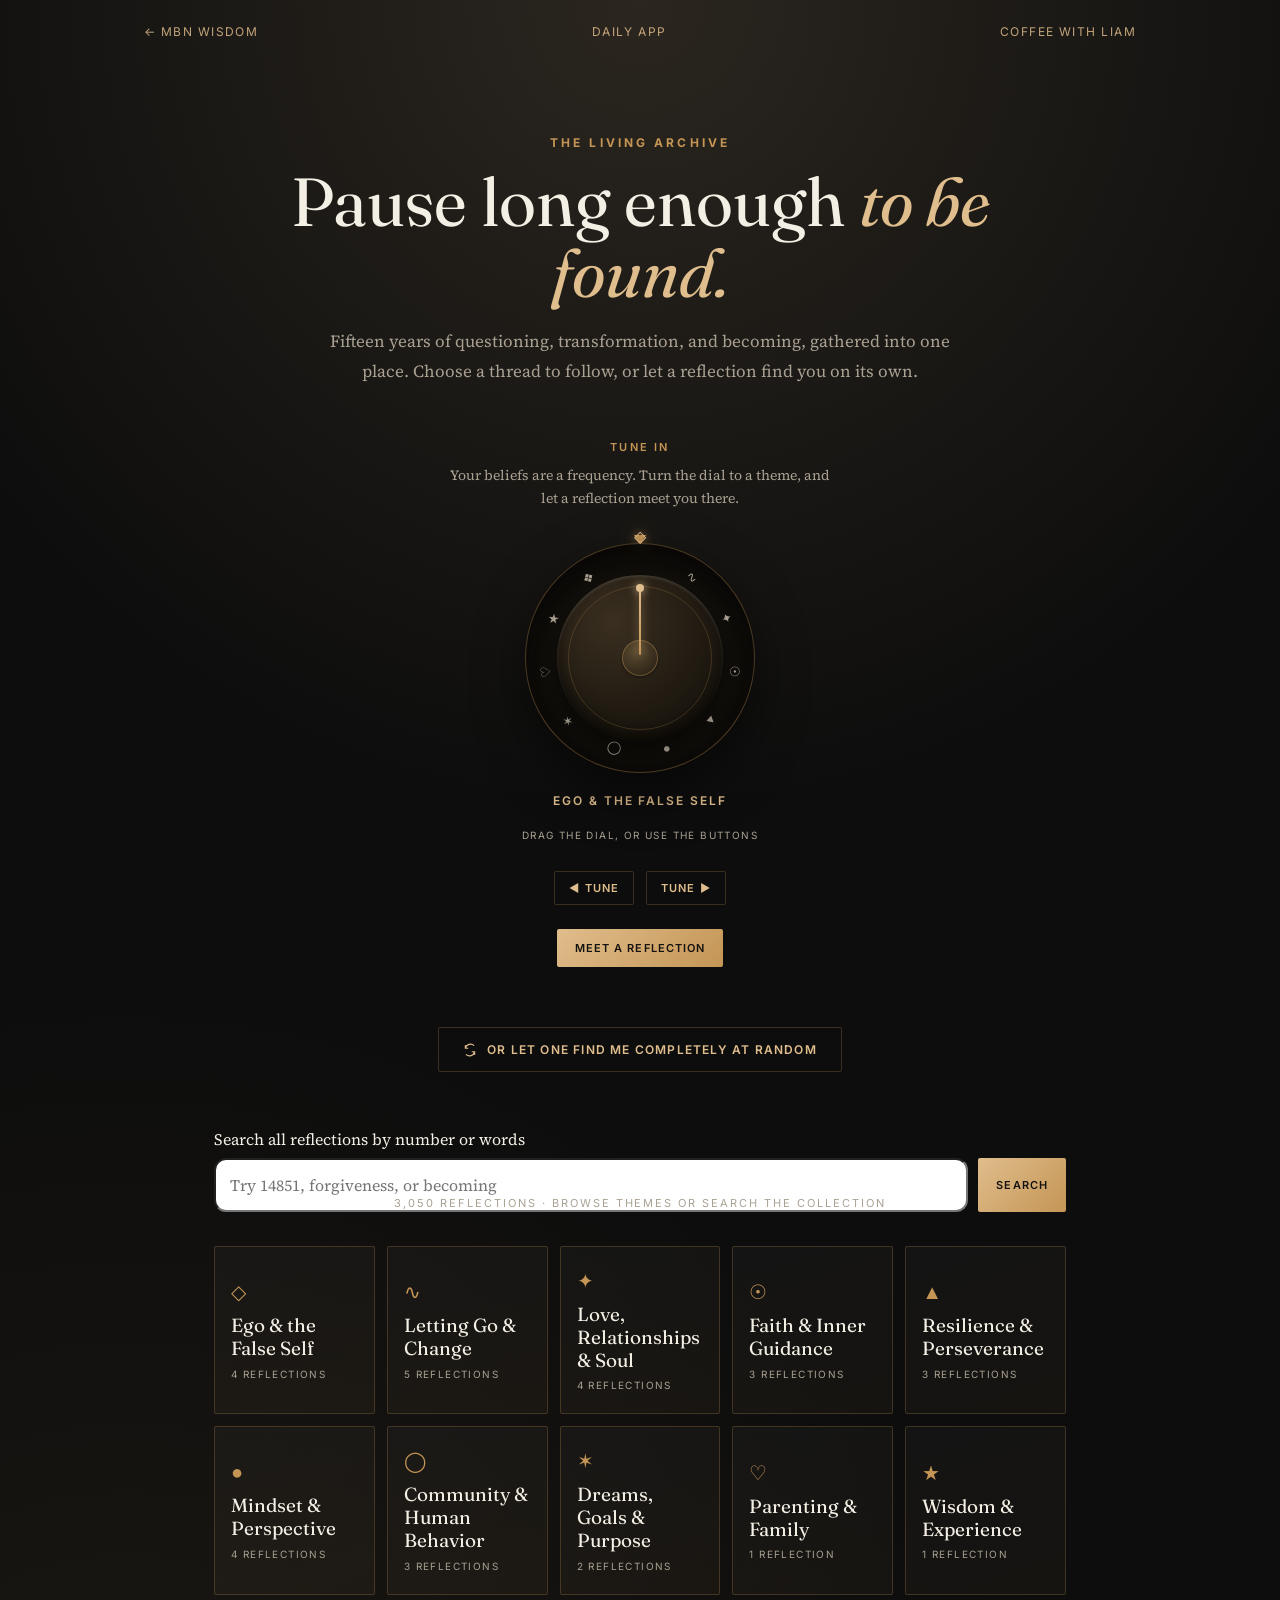
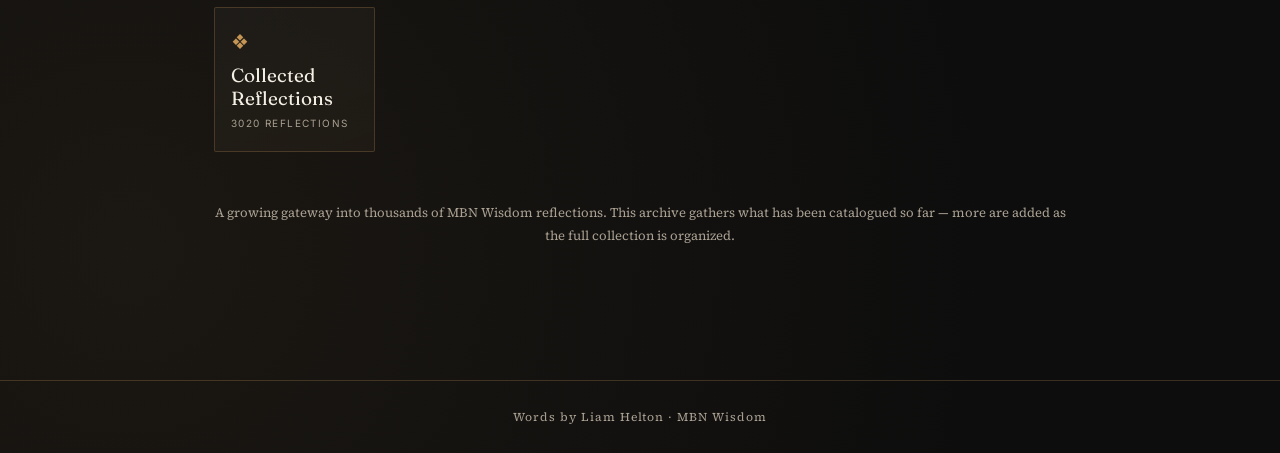
==== archive.html @ f8c325b6 "Expand reflection archive to 3,050 entries with search Import 3,020 numbered reflections with one te" ====
<!DOCTYPE html>
<html lang="en">
<head>
<meta charset="UTF-8">
<meta name="viewport" content="width=device-width,initial-scale=1">
<title>MBN Reflection Archive</title>
<meta name="description" content="Enter the living archive of MBN Wisdom reflections — browse by theme, or let one find you.">
<link rel="preconnect" href="https://fonts.googleapis.com">
<link rel="preconnect" href="https://fonts.gstatic.com" crossorigin>
<link href="https://fonts.googleapis.com/css2?family=Fraunces:ital,wght@0,400;0,500;1,400&family=Inter:wght@500;600;700&family=Source+Serif+4:ital,wght@0,400;0,500;1,400&display=swap" rel="stylesheet">
<style>
:root{--bg:#0d0d0d;--panel:#171717;--panel2:#1c1a16;--gold:#c49555;--bright:#e0bd8c;--cream:#f4efe4;--dim:#aaa193;--line:rgba(196,149,85,.25)}
*{box-sizing:border-box}
html{background:var(--bg);scroll-behavior:smooth}
body{margin:0;background:
  radial-gradient(circle at 50% 0,rgba(224,189,140,.14),transparent 38%),
  radial-gradient(circle at 10% 90%,rgba(196,149,85,.08),transparent 40%),
  var(--bg);
  color:var(--cream);font-family:"Source Serif 4",serif;min-height:100vh;overflow-x:hidden}
[hidden]{display:none !important}

nav{display:flex;justify-content:space-between;align-items:center;max-width:1040px;margin:auto;padding:24px}
nav a{color:var(--bright);font-family:Inter,sans-serif;font-size:12px;letter-spacing:.12em;text-transform:uppercase;text-decoration:none;opacity:.85;transition:opacity .2s}
nav a:hover{opacity:1}

main{max-width:900px;margin:auto;padding:48px 24px 120px}
header.hero{text-align:center;padding:24px 0 10px;animation:rise .8s ease both}
.eyebrow{color:var(--gold);font-family:Inter,sans-serif;font-size:12px;font-weight:700;letter-spacing:.26em;text-transform:uppercase}
h1{font-family:Fraunces,serif;font-size:clamp(38px,7.5vw,68px);font-weight:400;line-height:1.05;margin:16px 0 18px}
h1 em{color:var(--bright);font-style:italic}
.intro{color:var(--dim);font-size:17px;line-height:1.75;max-width:620px;margin:0 auto 36px}

.surprise-row{display:flex;justify-content:center;margin-bottom:56px}
.surprise{display:inline-flex;align-items:center;gap:10px;background:transparent;border:1px solid var(--line);color:var(--bright);font-family:Inter,sans-serif;font-weight:600;font-size:12px;letter-spacing:.1em;text-transform:uppercase;padding:14px 24px;border-radius:2px;cursor:pointer;transition:border-color .25s,background .25s,transform .2s}
.surprise:hover{border-color:var(--gold);background:rgba(196,149,85,.08);transform:translateY(-1px)}
.surprise svg{width:14px;height:14px;transition:transform .5s}
.surprise:active svg{transform:rotate(180deg)}

.count{text-align:center;color:var(--dim);font-family:Inter,sans-serif;font-size:11px;letter-spacing:.18em;text-transform:uppercase;margin:-40px 0 36px}

/* category grid */
.cats{display:grid;grid-template-columns:repeat(auto-fit,minmax(150px,1fr));gap:12px;margin-bottom:8px;animation:rise .9s ease both;animation-delay:.1s}
.cat{position:relative;background:linear-gradient(160deg,rgba(255,255,255,.03),rgba(196,149,85,.05));border:1px solid var(--line);padding:22px 16px;text-align:left;cursor:pointer;border-radius:2px;transition:border-color .25s,transform .25s,background .25s;overflow:hidden}
.cat:hover{border-color:var(--gold);transform:translateY(-3px);background:linear-gradient(160deg,rgba(255,255,255,.04),rgba(196,149,85,.1))}
.cat.active{border-color:var(--bright);background:linear-gradient(160deg,rgba(224,189,140,.1),rgba(196,149,85,.14))}
.cat .glyph{color:var(--gold);font-size:20px;display:block;margin-bottom:10px;letter-spacing:.1em}
.cat .name{font-family:Fraunces,serif;font-size:19px;color:var(--cream);display:block;line-height:1.2}
.cat .tally{font-family:Inter,sans-serif;font-size:10px;letter-spacing:.14em;text-transform:uppercase;color:var(--dim);display:block;margin-top:8px}

/* reflections list */
#board{margin-top:54px;min-height:160px}
.board-head{display:flex;align-items:baseline;justify-content:space-between;border-bottom:1px solid var(--line);padding-bottom:16px;margin-bottom:28px}
.board-head h2{font-family:Fraunces,serif;font-weight:400;font-size:clamp(26px,4vw,36px);margin:0;color:var(--bright)}
.back{font-family:Inter,sans-serif;font-size:11px;letter-spacing:.12em;text-transform:uppercase;color:var(--dim);background:none;border:0;cursor:pointer;transition:color .2s}
.back:hover{color:var(--bright)}

.list{display:grid;gap:18px}
.card{background:var(--panel);border:1px solid var(--line);padding:clamp(22px,4vw,34px);border-radius:2px;cursor:pointer;transition:border-color .25s,transform .25s,box-shadow .25s;opacity:0;transform:translateY(14px);animation:rise .6s ease forwards}
.card:hover{border-color:var(--gold);transform:translateY(-2px);box-shadow:0 18px 50px rgba(0,0,0,.35)}
.card .num{font-family:Inter,sans-serif;color:var(--gold);font-size:11px;letter-spacing:.16em;text-transform:uppercase;margin-bottom:12px;display:block}
.card blockquote{margin:0;font-family:Fraunces,serif;font-size:clamp(18px,2.6vw,23px);line-height:1.56;color:var(--cream);font-style:italic;display:-webkit-box;-webkit-line-clamp:3;-webkit-box-orient:vertical;overflow:hidden}
.card .expand{font-family:Inter,sans-serif;font-size:10px;letter-spacing:.14em;text-transform:uppercase;color:var(--dim);margin-top:14px;display:inline-block}

/* modal / full reflection */
.overlay{position:fixed;inset:0;background:rgba(5,5,5,.86);backdrop-filter:blur(6px);display:flex;align-items:center;justify-content:center;padding:24px;z-index:50;opacity:0;animation:fadeIn .3s ease forwards}
.sheet{max-width:640px;width:100%;background:linear-gradient(165deg,#1a1812,#111010);border:1px solid var(--line);padding:clamp(32px,6vw,56px);position:relative;box-shadow:0 40px 120px rgba(0,0,0,.6);transform:translateY(18px) scale(.98);animation:sheetIn .4s cubic-bezier(.2,.8,.2,1) forwards}
.sheet .close{position:absolute;top:18px;right:18px;background:none;border:0;color:var(--dim);font-size:22px;cursor:pointer;line-height:1;padding:6px}
.sheet .close:hover{color:var(--bright)}
.sheet .tag{color:var(--gold);font-family:Inter,sans-serif;font-size:11px;font-weight:700;letter-spacing:.2em;text-transform:uppercase;margin-bottom:18px}
.sheet blockquote{margin:0 0 30px;font-family:Fraunces,serif;font-style:italic;font-size:clamp(22px,3.6vw,30px);line-height:1.55;color:var(--cream)}
.sheet .figure{width:100%;border-radius:2px;margin-bottom:26px;display:block}
.sheet-actions{display:flex;gap:12px;flex-wrap:wrap}
.pill{font-family:Inter,sans-serif;font-size:11px;letter-spacing:.1em;text-transform:uppercase;font-weight:600;padding:12px 18px;border-radius:2px;cursor:pointer;border:1px solid var(--line);background:transparent;color:var(--bright);transition:border-color .2s,background .2s}
.pill:hover{border-color:var(--gold);background:rgba(196,149,85,.08)}
.pill.gold{background:linear-gradient(135deg,var(--bright),var(--gold));color:#15120f;border:0}
.toast{position:fixed;left:50%;bottom:36px;transform:translateX(-50%) translateY(20px);background:var(--bright);color:#15120f;font-family:Inter,sans-serif;font-size:12px;font-weight:700;letter-spacing:.08em;text-transform:uppercase;padding:13px 22px;border-radius:2px;opacity:0;pointer-events:none;transition:opacity .3s,transform .3s;z-index:60}
.toast.show{opacity:1;transform:translateX(-50%) translateY(0)}

.note{color:var(--dim);font-size:13px;text-align:center;margin-top:50px;line-height:1.7}
footer{border-top:1px solid var(--line);padding:28px;text-align:center;color:var(--dim);font-size:12px;letter-spacing:.08em}

@keyframes rise{from{opacity:0;transform:translateY(16px)}to{opacity:1;transform:translateY(0)}}
@keyframes fadeIn{to{opacity:1}}
@keyframes sheetIn{to{transform:translateY(0) scale(1)}}
.list .card:nth-child(1){animation-delay:.03s}.list .card:nth-child(2){animation-delay:.09s}.list .card:nth-child(3){animation-delay:.15s}.list .card:nth-child(4){animation-delay:.21s}.list .card:nth-child(5){animation-delay:.27s}.list .card:nth-child(6){animation-delay:.33s}

@media(max-width:520px){nav{padding:18px}}

/* ---------- frequency dial ---------- */
.fd-section{margin:8px 0 60px;text-align:center}
.fd-label{font-family:Inter,sans-serif;font-size:11px;font-weight:600;letter-spacing:.2em;text-transform:uppercase;color:var(--gold);margin-bottom:10px}
.fd-sub{color:var(--dim);font-size:14px;line-height:1.6;max-width:380px;margin:0 auto 34px}
.fd-stage{position:relative;width:min(62vw,230px);aspect-ratio:1;margin:0 auto 20px}
.fd-ring{position:absolute;inset:0;border-radius:50%;background:radial-gradient(circle at 50% 42%,#1d1912,#0e0c09 72%);box-shadow:inset 0 0 0 1px rgba(196,149,85,.35),inset 0 16px 36px rgba(0,0,0,.65),0 20px 50px rgba(0,0,0,.5)}
.fd-tick{position:absolute;top:50%;left:50%;width:0;height:0;transform-origin:0 0}
.fd-tick .fd-glyph{position:absolute;left:-9px;top:-105px;width:18px;height:18px;display:flex;align-items:center;justify-content:center;font-size:13px;color:var(--dim);transition:color .35s,text-shadow .35s,transform .35s}
.fd-tick.active .fd-glyph{color:var(--bright);text-shadow:0 0 12px rgba(224,189,140,.75);transform:scale(1.25)}
.fd-pointer{position:absolute;top:-8px;left:50%;transform:translateX(-50%);width:0;height:0;border-left:6px solid transparent;border-right:6px solid transparent;border-top:10px solid var(--gold);filter:drop-shadow(0 0 5px rgba(196,149,85,.6))}
.fd-knob{position:absolute;left:14%;top:14%;width:72%;height:72%;border-radius:50%;background:radial-gradient(circle at 34% 28%,#3a2f20,#211b12 55%,#15110b 100%);box-shadow:inset 0 2px 3px rgba(255,255,255,.12),inset 0 -9px 16px rgba(0,0,0,.6),0 8px 20px rgba(0,0,0,.5);cursor:grab;touch-action:none;display:flex;align-items:center;justify-content:center}
.fd-knob:active{cursor:grabbing}
.fd-knob::before{content:"";position:absolute;width:86%;height:86%;border-radius:50%;border:1px solid rgba(196,149,85,.22)}
.fd-needle{position:absolute;top:8%;left:50%;width:2px;height:40%;transform-origin:50% 100%;transform:translateX(-50%);background:linear-gradient(to top,var(--gold),var(--bright));box-shadow:0 0 9px rgba(224,189,140,.7);border-radius:2px}
.fd-needle::after{content:"";position:absolute;top:-4px;left:50%;transform:translateX(-50%);width:8px;height:8px;border-radius:50%;background:var(--bright);box-shadow:0 0 10px rgba(224,189,140,.9)}
.fd-hub{width:22%;height:22%;border-radius:50%;background:radial-gradient(circle at 38% 32%,#5b4a30,#201a11);box-shadow:inset 0 0 0 1px rgba(196,149,85,.4),0 1px 2px rgba(0,0,0,.5)}
.fd-static{position:absolute;inset:0;border-radius:50%;pointer-events:none;background:repeating-linear-gradient(115deg,rgba(255,255,255,.08) 0 1px,transparent 1px 3px);opacity:0;mix-blend-mode:overlay}
.fd-stage.tuning .fd-static{opacity:.5;animation:fdGrain .12s steps(2) infinite}
@keyframes fdGrain{0%{transform:translate(0,0)}50%{transform:translate(-2px,1px)}100%{transform:translate(1px,-2px)}}
.fd-readout{font-family:Inter,sans-serif;font-size:12px;font-weight:600;letter-spacing:.16em;text-transform:uppercase;color:var(--bright);margin-bottom:4px;min-height:16px}
.fd-stage.tuning ~ .fd-readout{animation:fdFlicker .1s steps(2) infinite}
@keyframes fdFlicker{0%,100%{opacity:1}50%{opacity:.55}}
.fd-hint{font-family:Inter,sans-serif;font-size:10px;letter-spacing:.14em;text-transform:uppercase;color:var(--dim);margin-bottom:30px}
.fd-manual{display:flex;gap:12px;justify-content:center;margin-bottom:4px}
.fd-manual button{font-family:Inter,sans-serif;font-size:11px;font-weight:600;letter-spacing:.1em;text-transform:uppercase;color:var(--bright);background:transparent;border:1px solid var(--line);border-radius:2px;padding:9px 14px;cursor:pointer;transition:border-color .2s,background .2s}
.fd-manual button:hover{border-color:var(--gold);background:rgba(196,149,85,.08)}
.fd-manual button:focus-visible{outline:2px solid var(--bright);outline-offset:2px}
@media (prefers-reduced-motion: reduce){.fd-stage.tuning .fd-static{animation:none;opacity:.3}.fd-stage.tuning ~ .fd-readout{animation:none}}

/* The Mirror */
.sheet{max-height:calc(100dvh - 48px);overflow-y:auto;overscroll-behavior:contain;scrollbar-gutter:stable}
.sheet .close{position:sticky;top:0;float:right;background:#171510;border:1px solid var(--line);border-radius:50%;width:36px;height:36px;z-index:2;margin:-14px -14px 4px 8px}
.mirror-title{font-family:Fraunces,serif;font-weight:400;font-size:32px;margin:8px 0 18px;color:var(--bright)}
.mirror-copy{color:var(--dim);line-height:1.7;font-size:16px}
.mirror-question{font-family:Fraunces,serif;font-size:25px;line-height:1.5;margin:20px 0}
.mirror-label{display:block;margin:22px 0 10px;color:var(--bright);font-family:Inter,sans-serif;font-size:12px}
.mirror-input{display:block;width:100%;min-height:130px;background:#0d0d0d;border:1px solid var(--line);border-radius:3px;color:var(--cream);font:17px/1.6 'Source Serif 4',serif;padding:14px;resize:vertical}
.mirror-action{background:rgba(196,149,85,.08);border-left:2px solid var(--gold);padding:18px;line-height:1.7}
.mirror-status{min-height:24px;color:var(--bright);font-size:14px}
.pill:focus-visible,.close:focus-visible,.mirror-input:focus-visible,.fd-knob:focus-visible{outline:2px solid var(--bright);outline-offset:4px}
.fd-meet{margin-top:20px}.fd-readout{min-height:32px}
@media(max-width:520px){.overlay{padding:12px}.sheet{max-height:calc(100dvh - 24px);padding:24px}.sheet .close{margin:0 0 8px 8px}.sheet-actions .pill{flex:1 1 100%}}
@media(prefers-reduced-motion:reduce){html{scroll-behavior:auto}.overlay,.sheet,.card,.hero,.cats{animation:none!important;opacity:1;transform:none}.surprise,.cat,.card{transition:none}}
</style>
<link rel="manifest" href="/mbn.webmanifest"><meta name="theme-color" content="#141311"><meta name="apple-mobile-web-app-capable" content="yes"><meta name="apple-mobile-web-app-title" content="MBN Wisdom"><link rel="apple-touch-icon" href="/mbn-icon-180.png">
</head>
<body>
<nav><a id="mbnReturn" href="index.html">&larr; MBN Wisdom</a><a href="/app.html">Daily app</a><a href="coffee-with-liam.html">Coffee with Liam</a></nav>

<main>
  <header class="hero">
    <div class="eyebrow">The Living Archive</div>
    <h1>Pause long enough <em>to be found.</em></h1>
    <p class="intro">Fifteen years of questioning, transformation, and becoming, gathered into one place. Choose a thread to follow, or let a reflection find you on its own.</p>
  </header>

  <section id="tune-in" class="fd-section" aria-label="Tune the frequency dial">
    <div class="fd-label">Tune In</div>
    <p class="fd-sub">Your beliefs are a frequency. Turn the dial to a theme, and let a reflection meet you there.</p>
    <div class="fd-stage" id="fdStage">
      <div class="fd-pointer"></div>
      <div class="fd-ring" id="fdRing"></div>
      <div class="fd-knob" id="fdKnob" role="slider" aria-label="Tune the frequency dial" aria-valuemin="1" aria-valuemax="11" aria-valuenow="1" tabindex="0">
        <div class="fd-static"></div>
        <div class="fd-needle" id="fdNeedle"></div>
        <div class="fd-hub"></div>
      </div>
    </div>
    <div aria-live="polite" class="fd-readout" id="fdReadout">Ego &amp; the False Self</div>
    <div class="fd-hint">Drag the dial, or use the buttons</div>
    <div class="fd-manual">
      <button id="fdPrev" type="button">&#9664; Tune</button>
      <button id="fdNext" type="button">Tune &#9654;</button>
    </div>
    <button class="pill gold fd-meet" id="fdMeet" type="button">Meet a reflection</button>
  </section>

  <div class="surprise-row">
    <button class="surprise" id="surprise" type="button">
      <svg viewBox="0 0 24 24" fill="none" stroke="currentColor" stroke-width="2"><path d="M4 4v5h5M20 20v-5h-5M4 9a9 9 0 0 1 15-4.5M20 15a9 9 0 0 1-15 4.5"/></svg>
      Or let one find me completely at random
    </button>
  </div>

  <form id="archiveSearch" role="search" style="margin:24px 0">
    <label for="searchInput">Search all reflections by number or words</label>
    <div style="display:flex;gap:10px;margin-top:8px;flex-wrap:wrap">
      <input id="searchInput" type="search" placeholder="Try 14851, forgiveness, or becoming" style="flex:1;min-width:200px;padding:14px;border-radius:12px;font:inherit">
      <button class="pill gold" type="submit">Search</button>
    </div>
  </form>
  <div class="count" id="count"></div>

  <section class="cats" id="cats" aria-label="Browse by theme"></section>

  <section id="board" hidden>
    <div class="board-head">
      <h2 id="boardTitle"></h2>
      <button class="back" id="backBtn" type="button">&larr; All themes</button>
    </div>
    <p id="resultCount" aria-live="polite"></p>
    <div class="list" id="list"></div>
    <button class="pill" id="loadMore" type="button" hidden style="margin-top:20px">Show more reflections</button>
  </section>

  <p class="note">A growing gateway into thousands of MBN Wisdom reflections. This archive gathers what has been catalogued so far &mdash; more are added as the full collection is organized.</p>
</main>

<footer>Words by Liam Helton &middot; MBN Wisdom</footer>

<div class="toast" id="toast">Link copied</div>

<script>
/* ---------- data ---------- */
const CATS = [
  {key:"ego",      glyph:"&#9671;", name:"Ego &amp; the False Self"},
  {key:"letting-go",glyph:"&#8767;", name:"Letting Go &amp; Change"},
  {key:"soul",      glyph:"&#10022;", name:"Love, Relationships &amp; Soul"},
  {key:"faith",     glyph:"&#9737;", name:"Faith &amp; Inner Guidance"},
  {key:"resilience",glyph:"&#9650;", name:"Resilience &amp; Perseverance"},
  {key:"mindset",   glyph:"&#9679;", name:"Mindset &amp; Perspective"},
  {key:"community", glyph:"&#9711;", name:"Community &amp; Human Behavior"},
  {key:"purpose",   glyph:"&#10038;", name:"Dreams, Goals &amp; Purpose"},
  {key:"family",    glyph:"&#9825;", name:"Parenting &amp; Family"},
  {key:"wisdom",    glyph:"&#9733;", name:"Wisdom &amp; Experience"},
  {key:"collection",glyph:"&#10070;", name:"Collected Reflections"}
];

const R = [
  {
    "id": "14821",
    "cat": "ego",
    "text": "Insight is not superiority. The ability to recognize a pattern does not entitle you to control another person still living inside it. If knowledge is known for interpretation, the ego has simply changed clothing and traded spiritual vocabulary.",
    "dailyIndex": 3
  },
  {
    "id": "14831",
    "cat": "ego",
    "text": "Fear disguises itself as truth to keep the nervous system in the status quo. Be different enough to follow truth, not the crowd.",
    "dailyIndex": 11
  },
  {
    "id": "14833",
    "cat": "ego",
    "text": "Fear is the veil across truth, keeping consciousness occupied with illusion. Move through it and it dissolves into light.",
    "dailyIndex": 13
  },
  {
    "id": "14847",
    "cat": "ego",
    "text": "Beneath the ego lives a gift unique to the host, often left undiscovered because fear, echoed through those around him, convinces him it will never amount to anything.",
    "dailyIndex": 21
  },
  {
    "id": "14817",
    "cat": "letting-go",
    "text": "As we enter this experience, nothing is ever truly ours. It is only borrowed so the soul can experience what it came here to understand.",
    "dailyIndex": 0
  },
  {
    "id": "14825",
    "cat": "letting-go",
    "text": "Staying anchored in yesterday imprisons infinite potential in a moment that no longer exists. Blame is a shadow sustained by one unanswered question.",
    "dailyIndex": 5
  },
  {
    "id": "14834",
    "cat": "letting-go",
    "text": "What if life's greatest disruptions arrive not to destroy us, but to shake loose those who no longer possess the strength, loyalty, or alignment to travel where our soul is leading? Look back and recognize the intelligence within the separation. Then offer grace to those who fell away. They were not meant to reach every destination with you.",
    "dailyIndex": 14
  },
  {
    "id": "14853",
    "cat": "letting-go",
    "text": "Sometimes change must exhaust you back into sanity. Life lets you repeat the same patterns until the pain of staying unchanged outweighs the fear of becoming someone new.",
    "dailyIndex": 27
  },
  {
    "id": "14865",
    "cat": "letting-go",
    "text": "When you awaken and remember who you truly are, one of the deepest shocks is discovering that some who once stood beside you no longer resonate with who you are becoming. The soul's remembering exposes what the ego maintained through fear, approval, and the need to belong. As your inner world changes, you stop feeding the patterns that held those connections together. Some relationships deepen. Others loosen as the old agreements fall away. You can love someone and still recognize that your paths have separated. Honor what you shared, but do not abandon your truth to preserve a bond that requires you to remain asleep.",
    "dailyIndex": 35
  },
  {
    "id": "14832",
    "cat": "soul",
    "text": "The 'villains' in your story are loved ones who agreed, before this life began, to awaken emotions you came here to master. Not punishment. Sacred agreement.",
    "dailyIndex": 12
  },
  {
    "id": "14844",
    "cat": "soul",
    "text": "Everyone you encounter is consciousness meeting you through a different perspective, an avatar within the dream reflecting what your soul came to remember.",
    "dailyIndex": 18
  },
  {
    "id": "14845",
    "cat": "soul",
    "text": "Conflict is an unhealed part of ourselves speaking through another person. Healing begins when we stop asking only what they did to us, and start asking what their presence revealed within us.",
    "dailyIndex": 19
  },
  {
    "id": "14849",
    "cat": "soul",
    "text": "The energy shared with another person changes frequency over time, but the memories remain, shelved within us, carefully tagged as special times.",
    "dailyIndex": 23
  },
  {
    "id": "14827",
    "cat": "faith",
    "text": "Your beliefs become the unseen forces that manifest either blessings or suffering into your life.",
    "dailyIndex": 7
  },
  {
    "id": "14820",
    "cat": "faith",
    "text": "Reason, liberated from hatred, becomes the architect of peace. A better tomorrow is not merely awaited. It is born within the consciousness we choose today.",
    "dailyIndex": 2
  },
  {
    "id": "14863",
    "cat": "faith",
    "text": "Your beliefs help shape the reality you live in. Just as tuning a radio to a different station changes the music you hear, the beliefs you carry influence your thoughts, choices, and experiences. This is the frequency you bring into the world, shaping what you notice, pursue, and welcome into your life. Look around you. What beliefs are reflected in the world you are helping create?",
    "img": "14863.jpg",
    "dailyIndex": 33
  },
  {
    "id": "14828",
    "cat": "resilience",
    "text": "Smile in chaos. For the storm may command the world around you, but it cannot rule the world within you.",
    "dailyIndex": 8
  },
  {
    "id": "14830",
    "cat": "resilience",
    "text": "Rather than complain about prices, people, jobs, or circumstances, make intentional decisions today that reduce their power over your tomorrow. Difficult seasons do not define your life unless you refuse to change course.",
    "dailyIndex": 10
  },
  {
    "id": "14851",
    "cat": "resilience",
    "text": "Discomfort is not the enemy. It is the soul's invitation to step beyond the boundaries of uncertainty. Growth begins where familiarity ends.",
    "dailyIndex": 25
  },
  {
    "id": "14818",
    "cat": "mindset",
    "text": "Thoughts are hidden buttons within the elevator of consciousness. Each thought's frequency determines which floor of reality you arrive on.",
    "dailyIndex": 1
  },
  {
    "id": "14852",
    "cat": "mindset",
    "text": "You are not a work in progress simply because time continues to pass. Progress requires movement, not the repetition of the same choices.",
    "dailyIndex": 26
  },
  {
    "id": "14858",
    "cat": "mindset",
    "text": "What you accept completes. What you resist continues to ask for your attention. Surrendering expectations makes room for an outcome the mind could not have imagined.",
    "dailyIndex": 28
  },
  {
    "id": "14862",
    "cat": "mindset",
    "text": "Begin with the chaos your hands can reach. Clear a corner, restore order, and give your mind room to breathe. Your surroundings can quietly reveal what you have postponed, outgrown, or become afraid to release. Sometimes the things we hold become walls around feelings we have yet to face. Meet that recognition with compassion, then act. Each deliberate choice to put something in its place is a small return to your own authority. Let the space you reclaim become an invitation to live consciously within it.",
    "dailyIndex": 32
  },
  {
    "id": "14829",
    "cat": "community",
    "text": "Do not abandon your loyalty over a disagreement. Let differences reveal the strength of your character, not become an excuse to betray it.",
    "dailyIndex": 9
  },
  {
    "id": "14839",
    "cat": "community",
    "text": "It is amazing what becomes possible when we recognize every human being as equally important. Everyone is important. Now live in a way that proves to you that you are too.",
    "dailyIndex": 15
  },
  {
    "id": "14843",
    "cat": "community",
    "text": "Speaking highly of those who speak lowly of you reveals the height you choose to live from. Keep your head above the current.",
    "dailyIndex": 17
  },
  {
    "id": "14860",
    "cat": "purpose",
    "text": "The meaning of life is not handed to you. It is gathered. It changes as you grow, found in what you value, what you choose, what breaks you open, and what you still reach for. No one can find it for you. Begin&hellip;",
    "dailyIndex": 30
  },
  {
    "id": "14861",
    "cat": "purpose",
    "text": "Be ready to meet the moment you have imagined. Move toward it, carrying the gratitude, courage, and openness you hope to feel when it arrives. Let that inner knowing shape your choices before the outer world offers proof. A thought is a seed. Feeling gives it life, and action gives it roots. What once existed only within you can take form through what you patiently tend.",
    "img": "14861.jpg",
    "dailyIndex": 31
  },
  {
    "id": "14859",
    "cat": "family",
    "text": "I came into this life to interrupt a cycle, not carry it forward. What was handed to me is not what I must hand to my children. When one soul chooses differently, generations can walk toward a new horizon.",
    "dailyIndex": 29
  },
  {
    "id": "14864",
    "cat": "wisdom",
    "text": "Experience speaks most clearly through those who have survived the storm. The young, unaware of its warning, often enter the same darkness when one question to someone wiser might have revealed another path.",
    "dailyIndex": 34
  },
  {
    "id": "924",
    "cat": "collection",
    "text": "The BODY is a mathematical equation giving birth to flesh. The flesh is the result of the equation NOT the beginning of such. We are fooled by MATTER  because of the solidity it provides the senses. The solid structure is the third state of formation. We are living on the third rock from the sun. Hints are all around those willing to observe the MAGIC behind numbers ....",
    "dailyIndex": 36
  },
  {
    "id": "1021",
    "cat": "collection",
    "text": "Fear tactics, lies, bribes, blackmail, promises, were all part n parcel of the overall scheme activated with absolute brute force by the shadow people to gain a foothold in “their” future objective.\n\n‘Conspiracy theorist have turned conspiracy realist’ only to discover their gut was right all along. Give credence to those who did NOT back down when the popular opinion did not register with their belief system. Isolation, for some, is a byproduct for truth telling. Weed the garden. Guilt shaming is a retired trick which seems to come out of retirement  every season. \n\nThese uncertain times may call forth a renewal of the mind  body  spirit  complex.  A cleanse of sort to ideally wash out the old to make way for the new is highly recommended. This form of action will grant the observer a fresh pair of eyes to not only evaluate from a neutral standpoint, but to calibrate it accordingly. \n\nNEW times call for NEW measures.\n#conspiracytheory #conspiracyrealist #truthbetold #truthhasawayofgettingout #prayoften #listentothegut",
    "dailyIndex": 37
  },
  {
    "id": "2020",
    "cat": "collection",
    "text": "may what you’ve enVISIONed come to fruition. #youryear #itstimetodoyou #2020vision #2020 #2020ismyyear",
    "dailyIndex": 38
  },
  {
    "id": "6258",
    "cat": "collection",
    "text": "Chase your imagination... soon you will catch up to it ....",
    "dailyIndex": 39
  },
  {
    "id": "6259",
    "cat": "collection",
    "text": "SMILE to engage another ONE to follow ...",
    "dailyIndex": 40
  },
  {
    "id": "6330",
    "cat": "collection",
    "text": "Jesus was a portal- a bridge. ONE who came to speak of what was NOT truth. The objective was, and is, for sentient beings to lay down their fear in order to FEEL &amp; BE in the Heavenly realm. To escape the imprisoned MIND one must release the fear that maintains the illusion of this third dimensional reality. \nSin is only an experience outside of perfection.  It is NOT a matter of being wrong it is more as ONE using the immoral flag/s to get back HOME .... the riddle of LIFE continues ...",
    "dailyIndex": 41
  },
  {
    "id": "6893",
    "cat": "collection",
    "text": "Simplification does NOT sell.",
    "dailyIndex": 42
  },
  {
    "id": "6894",
    "cat": "collection",
    "text": "Want to make a difference? Begin with Y O U R S E L F! This way you become an inspiration that many will follow. ONE person. ONE plan. The time is NOW!",
    "dailyIndex": 43
  },
  {
    "id": "7536",
    "cat": "collection",
    "text": "Minimize material gain in order to GIVE more. Giving fulfills the soul. And thus to not feels unfulfilling to the heart. #feedyoursoul #heartfull #lovethesoul #loveeverysoul #healtheheart",
    "dailyIndex": 44
  },
  {
    "id": "7537",
    "cat": "collection",
    "text": "Social engineering is by design. To divide and conquer is the overall objective of the elitist. That’s okay. Once one awakens to this knowing the emotional sting begins to lose its power. How can ONE tell the difference? If what the media continues to broadcast upsets you then YES you’re still caught up in the web of lies. Listen objectively to both sides. Also where the information is coming from, as who has much to gain for the lopsided journalism.\n\nLaugh at the media. It is truly a SNL skit acting out in real-time. No politician—Republican, Democrat or even an Independent will make or break the life I see for myself. I consider all that phony commentary as background noise in the life I am living. Laugh. Laugh. Laugh. Laughter heals everything. #laughterheals🤣❤ #livetolaugh😂 #lovetolaugh😂 #laughinghealsthesoul❤ #laughdaily",
    "dailyIndex": 45
  },
  {
    "id": "7538",
    "cat": "collection",
    "text": "‘Recompense’ is the true meaning behind what is known as “an eye for an eye” in the Bible. In those times if one were to have purposely injured the one in question and he could no longer work to maintain stability within his family unit then the one whom created this travesty would have had to compensate the family by taking care of them. NOT to have the same injury be stricken back to equalize the experience. If this were to be instituted, respectfully, in today’s current system then the hurt as a whole would be at a minimum IMHO. Simply work for the pain you caused and man up by taking care of the karma created. #manup #karmacleared #makethingsright #forgive #betheexample",
    "dailyIndex": 46
  },
  {
    "id": "7539",
    "cat": "collection",
    "text": "Give with no concern to be observed as a sucker to those who give with expectations connected to it. An unconditional giver will always reap the reward in the sole act of the giving. A clear heart &amp; mind makes way for the unsung hero. #give #givewithoutrewards #thankyou #thankyouforlettingmeserveyou",
    "dailyIndex": 47
  },
  {
    "id": "7540",
    "cat": "collection",
    "text": "Life, regardless of the challenges we face it will always work itself out in due time. Maybe not in our current lifetime. But come to know that unsung heroes will always appear when the need for them is called for. It takes dramatic circumstances to play out first before a public outcry is initiated. Chaos is a part of the evolutionary process. Whether it’s about population control, nutrient deficiency in our foods, tainted soil, pharmaceutical domination, banking system, artificial intelligence, religion, addiction, climate hysteria, water pollution &amp; shortage, political power, plastic in our oceans, obesity, mental illness, etc.. This is the cinematic drama WE all signed up for. We came to experience polarity. Without this dualistic experiential opportunity contrast could not be understood. We come to neutralize the playing field by showing up to ‘help NOT hinder. Love NOT hate. Give NOT take.’ Let us come together NOW so we can witness this transformation together rather than just setting the stage for the later generation to finish. It’s just a game. Play it with the will for all to WIN. #letsallworktogether #helponeanother❤️ #thisisourplanet #lovetoserveoneanother #beherenow",
    "dailyIndex": 48
  },
  {
    "id": "7541",
    "cat": "collection",
    "text": "Slow down. The sense of urgency is a tactic played by those with much too gain. What if the body you are leasing right now for this experience came with a expiration date? Well it does. It’s inevitable this flesh suit is mortal and thus can not move along with your ‘consciousness’ once you, the soul—true essence of who you are, leave the vehicle. Your soul is formless UNTIL spirit allows for the two to connect, soul to body. Spirit is the driving force that encourages the spark of life to engage in this finite reality. The soul is infinite as is the spirit. The Body is not. I always say “you have forever to get it right.” Relax and enjoy each and every experience AS IF it was your last. #liveforevertour #soulneverdies♻ #bodydiessoulthrives #liveeverymomentlikeitsyourlast #myjourney",
    "dailyIndex": 49
  },
  {
    "id": "7542",
    "cat": "collection",
    "text": "ATTENTION PLEASE: The moment you arrived in this physical reality you came in to a toxic filled environment. You’re out of reach from nothing. Every second that goes by you’re one second closer to the physical body fading into existence. This is reality in this third dimensional plane. Be okay with the body leaving. It’s NOT you! You will be just as conscious as you reading this the moment the body expires. Sad only because many believe this is it. I’m here to tell you DEATH is only another beginning. Now go enjoy what life you have left in this experience. I know I am 🙌🙌 #deathdoesnotexist #deathisanewbeginning #soulisinfinite #livenow",
    "dailyIndex": 50
  },
  {
    "id": "7543",
    "cat": "collection",
    "text": "I ask you about what your ‘truth’ is and you come back with stories of old that have been handed down for millennia from those before you without taken a moment to digest the question thoroughly. If I question your belief and present to you the holes in your story you begin to get defensive rather than inquisitive at the fact another answer may reveal itself. All sentient beings are on this life journey to LEARN-LOVE-SHARE whilst traveling through. We are not to get caught up in a story that constricts our evolutionary growth. We are to keep creating new ones. Thinking outside of conformity expands h u m a n i t y. Begin...#expandyourmind #expandhumanity #whatistruth #truthchanges #sequelcontinues",
    "dailyIndex": 51
  },
  {
    "id": "7544",
    "cat": "collection",
    "text": "We are purposely lost to find our way home. Pain, suffering, emotional hardships, are the prerequisites necessary to do so. Our true essence-consciousness, is capsulated inside a BODY in order to be able to FEEL the experience rather than theorize it in the spiritual realm. We learn nothing without experientially going through it physically, mentally, emotionally. Our parents give us advice but more often than not it goes unheard UNTIL the experience is felt. This is life. This is learning. This is called consequence. We all go through it. It is what we do after succumbing to a self inflicted outcome that either deepens the karmic pattern OR slowly erases it from the next generation. Your choice depends on your future generation. #livewithoutfear #yourlife #stopthekarmacycle #newjourneybegins #thinkdifferently",
    "dailyIndex": 52
  },
  {
    "id": "7545",
    "cat": "collection",
    "text": "I am nothing more than a part of you trying to get your attention. Listen to YOU. I have been put before you by YOU to wake you up. This is why you may feel different emotions whilst reading your personal commentary, for your complacent zone has been compromised and it doesn’t feel good. GREAT! This is what you wanted yourself to do. Shake your belief system to the point where anger is first felt, then slowly but surely, it fades away to make room for peace, love, joy &amp; happiness. Welcome to the path you’ve created to come home.#cominghome #onmyway #wakingup #ifeelit #loveisintheair❤️",
    "dailyIndex": 53
  },
  {
    "id": "7546",
    "cat": "collection",
    "text": "When I follow my pissed off-ness with honesty I find myself at fault. #myfault #takeresponsibility #mybad #forgive #lookaheadnotbehind",
    "dailyIndex": 54
  },
  {
    "id": "7547",
    "cat": "collection",
    "text": "To promote sneaky bitterness by way of social media without respectfully presenting the issue with the one in question speaks volume of the character writing the script. Speak from the heart and not from the ego’s pen. Many first perceived ideas are often not what they may have originally seemed. Confront with concern. One who leads with the heart will always speak with wisdom.#respect #respectable #respecteveryone #respecfullyyours #respectwithlove❤❤❤",
    "dailyIndex": 55
  },
  {
    "id": "7757",
    "cat": "collection",
    "text": "Excitement, LOVE, Joy, and everything else that identifies with this HIGH vibratory frequency state has the POTENTIAL to neutralize problematic areas in the psyche and BODY. HOW you ask? When this overwhelming blissful state is achieved-and maintained, it has the POWER to dominate lower realms of NRG and reconfigure its current status to HEALing in GODspeed. \nRaise your NRG heal the BODY!",
    "dailyIndex": 56
  },
  {
    "id": "7759",
    "cat": "collection",
    "text": "What I focus on in my external world gives me a window to look within  to understand myself on a deeper level.",
    "dailyIndex": 57
  },
  {
    "id": "7760",
    "cat": "collection",
    "text": "TIME is a mental construct that can be manipulated by its keeper; same with the physical structure. Everything is in the MIND of consciousness demonstrating how the virtual reality world channels information in order to animate the illusion of a solidified dimensional plane.\n\nGame of B E L I E F S at play ....",
    "dailyIndex": 58
  },
  {
    "id": "7761",
    "cat": "collection",
    "text": "What is transpiring in the world today is all the GARBAGE held in the subconscious MIND of the masses is finally surfacing in order to end the reign of sick beliefs managing the collective. When ONE becomes ill they do NOT just get well overnight they must let the challenge reach its peak then slowly allow it to be eliminated from the BODY. \nA physical &amp; mental upheaval is apart of getting well ...",
    "dailyIndex": 59
  },
  {
    "id": "7762",
    "cat": "collection",
    "text": "To FORGIVE while it hurts can neutralize the PAIN ....",
    "dailyIndex": 60
  },
  {
    "id": "7763",
    "cat": "collection",
    "text": "Negative emotions serve as the catalyst for the entry point of dis-ease to enter. Without such an invitation the disharmonious frequency could NOT make its way into a suitable stress state environment. Every emotion is represented by a physical manifestation to compliment its energetic surge to make a MIND &amp; BODY connection ....",
    "dailyIndex": 61
  },
  {
    "id": "7764",
    "cat": "collection",
    "text": "The SOUL is connected to all THAT IS and can NOT be separated, ONLY give the illusion of such for experiential purpose. The physical formation of atoms tricks the MIND as if it something is out there, when in fact its quite the opposite. \nThis energetic mental matrix is collapsing wave particles to create the imagery of what the emotional BODY desires to understand .... I T S A L L I N T H E M I N D",
    "dailyIndex": 62
  },
  {
    "id": "7765",
    "cat": "collection",
    "text": "Meditation is like striping off layers of clothes until you get comfortable being completely naked, mentally. When ONE truly feels the ❤️ for thyself under such a peaceful state of being then the once hurt ego will gently dissolve into the WHOLEness of self .... a unified partnership .... HEALing resides on this level ...",
    "dailyIndex": 63
  },
  {
    "id": "7767",
    "cat": "collection",
    "text": "TRUST is a prominent feature inside 'abundance'. Surrender without expectations and windfalls become apart of the landscape in which you live ...",
    "dailyIndex": 64
  },
  {
    "id": "7768",
    "cat": "collection",
    "text": "This dimensional reality is but a minute piece of an i n f i n i t e puzzle that gives the seeker permission to live their lucid dream in accordance to the belief they hold. IMAGINATION gathers strength when confidence is ensued WITH excitement of the unknown. Amnesia will slowly fade as consciousness e x p a n d s to a more understanding of what, why and how. Surrender and T R U S T ....",
    "dailyIndex": 65
  },
  {
    "id": "7769",
    "cat": "collection",
    "text": "Synchronization/s  are NOT a mere coincidence, more like a story unfolding that the conscious MIND is beginning to wake up, too. This soup of mental resources is simmering and ready to consume. Allow the aroma to tickle the senses with every concerted effort to ENJOY the taste of what's to come ....",
    "dailyIndex": 66
  },
  {
    "id": "7772",
    "cat": "collection",
    "text": "The very props that surround the very landscape you call your reality is symbolically writing the story of your journey- subconsciously. The objective to awaken to this understanding in order to maneuver the props where you deem fit. It is your MOMENT. It is your DREAM. Now begin to PLAY, nicely.",
    "dailyIndex": 67
  },
  {
    "id": "7773",
    "cat": "collection",
    "text": "Music speaks to the SOUL. Play what moves the HEART with pounding excitement, and  goosebumps to boot. This overwhelming feeling fills the BODY which HEALing hormones putting your challenges to sleep .... at least for the moment .... keep the M U S I C playing ...",
    "dailyIndex": 68
  },
  {
    "id": "7774",
    "cat": "collection",
    "text": "Shortcuts often interfere with ONEs evolutionary growth process giving off the illusion of progression when in fact it prol o n g s it. 'PAY YOUR DUES' in every aspect in LIFE. The REWARD offered for a disciplined MINDset is beyond description. This experience is SUBJECTIVE and personal ....",
    "dailyIndex": 69
  },
  {
    "id": "7775",
    "cat": "collection",
    "text": "Wakeup to who you truly are and then the DREAM begins ...",
    "dailyIndex": 70
  },
  {
    "id": "7779",
    "cat": "collection",
    "text": "When ONE supports themselves- completely, without animosity toward those who do NOT may find alone times MORE fulfilling &amp; PEACEFUL to the S O U L ...",
    "dailyIndex": 71
  },
  {
    "id": "7780",
    "cat": "collection",
    "text": "Always remember that which is meant to be will ONLY come to fruition at the appropriate time... that YOU have created ...",
    "dailyIndex": 72
  },
  {
    "id": "7782",
    "cat": "collection",
    "text": "I am NOTHING ... but an experience ...",
    "dailyIndex": 73
  },
  {
    "id": "7785",
    "cat": "collection",
    "text": "Psychological imprints will continue to manifest if the ONE in question does NOT let it go. Example: does the same type of relationship continue to repeat itself through many different characters? If so there is a belief that needs to be examined, forgiven, and released. If NOT continue with much of the same ....",
    "dailyIndex": 74
  },
  {
    "id": "7787",
    "cat": "collection",
    "text": "Language is often misinterpreted from person to person through the beliefs they hold. Imagine looking outside your window and what you observe follows an opinion and thus creates an emotion by that belief toward what you observed. Now look out and think nothing ... you see everything is NEUTRAL until you put a belief to it. \nThoughts are NRG and the NRG in question carries with it a certain identifiable frequency language that is the catalyst in communicating with the BODY's endocrine system. The frequency unlocks the chemical processes for the appropriate hormone to be released. NOTHING happens without being told to. It's impossible! \nThe BODY speaks in chemical language. The MIND speaks in word language. The SOUL speaks in symbolic language. The SPIRIT speaks in NRG language.\n\nEverything is speaking to ONE another in their own SPECIAL way ....",
    "dailyIndex": 75
  },
  {
    "id": "7788",
    "cat": "collection",
    "text": "Everything existed before it was labeled ... answers exist for anything ... be patient and allow NO resistance to receive that which has always been there ... questions lead to answers ...",
    "dailyIndex": 76
  },
  {
    "id": "7790",
    "cat": "collection",
    "text": "Spirituality deliverers an expanded version of awareness that often supersedes those whom remain chained to a religious sect. Unlock the potential by TRUSTing thyself. The true essence of the SOUL is lead by the NRG of the SPIRIT, not the ego-personality construct that calls for a leader  to  follow. \nWhen the freedom of choice is consumed in the MIND of the seeker is when the journey will TRULY begin ....",
    "dailyIndex": 77
  },
  {
    "id": "7791",
    "cat": "collection",
    "text": "Would it make more sense on becoming the RIGHT partner rather than looking for the RIGHT partner?",
    "dailyIndex": 78
  },
  {
    "id": "7792",
    "cat": "collection",
    "text": "The MIND does NOT know the emotion that is being stimulated while watching chaos on TV is NOT real. It believes it is in middle of it- literally. The nervous system resets itself every 20 mins. But, if you keep triggering the fight or flight response in continuous fashion the HEALing mechanism needed to repair past viewing habits will remain in hibernation status. \nWatch things that will excite the BODY enough to produce good feeling hormones. The MIND will shower the BODY with this HEALing hormones. \nIT ALL BEGINS IN THE MIND .... EVERYTHING AFTER IS THE RESULT!",
    "dailyIndex": 79
  },
  {
    "id": "7798",
    "cat": "collection",
    "text": "The BODY is NOT spiritual. But what animates it, IS ...",
    "dailyIndex": 80
  },
  {
    "id": "7799",
    "cat": "collection",
    "text": "Become the BEST version of yourself ...",
    "dailyIndex": 81
  },
  {
    "id": "7800",
    "cat": "collection",
    "text": "The amount of finacial support that comforts you does NOTHING of significance to those whom surround your guarded wallet. You have proven ONE can be top heavy with wealth and yet BE to spiritually BROKEn to make a difference.",
    "dailyIndex": 82
  },
  {
    "id": "7801",
    "cat": "collection",
    "text": "Your BODY should be your BEST-friend NOT your enemy ...",
    "dailyIndex": 83
  },
  {
    "id": "7802",
    "cat": "collection",
    "text": "Look FORWARD to waking up for another opportunity to have FUN ...",
    "dailyIndex": 84
  },
  {
    "id": "7803",
    "cat": "collection",
    "text": "Compliance IGNORES defiance ... oh how SWEET the day will end ...",
    "dailyIndex": 85
  },
  {
    "id": "7804",
    "cat": "collection",
    "text": "Fear shrinks opportunities whereas LOVE amplifies them ...",
    "dailyIndex": 86
  },
  {
    "id": "7806",
    "cat": "collection",
    "text": "We D R E A M the world in to being ...",
    "dailyIndex": 87
  },
  {
    "id": "7807",
    "cat": "collection",
    "text": "BECOME your biggest supporter ...",
    "dailyIndex": 88
  },
  {
    "id": "7808",
    "cat": "collection",
    "text": "Without DRIVE, DISCIPLINE &amp; DIRECTION ( DDD ) a thousand roads lead NO where ..",
    "dailyIndex": 89
  },
  {
    "id": "7810",
    "cat": "collection",
    "text": "Do NOT become lost in the illusion of opinions ...",
    "dailyIndex": 90
  },
  {
    "id": "7811",
    "cat": "collection",
    "text": "With every opportune moment DO something SWEET for a BITTER person ... it will make YOUR day ...",
    "dailyIndex": 91
  },
  {
    "id": "7812",
    "cat": "collection",
    "text": "ENERGY is NOT prejudice. It is a preemptive action that does NOT act without the intent given. The flow is congruent with the mental &amp; emotional environmental condition it sits in. Whether from a singularity point or the collective. It can NOT just randomly happen without a prewritten script ....",
    "dailyIndex": 92
  },
  {
    "id": "7813",
    "cat": "collection",
    "text": "AT night we lay the BODY down to rest and to recharge the bioelectric battery for the following day ahead. During at which time the consciousness drifts away from the flesh to take part and PLAY in the in-between state of the dreams being dreamt. And unbeknownst to the ONE who is awaken by their alarm clock ... they're entering another D R E A M ...",
    "dailyIndex": 93
  },
  {
    "id": "7814",
    "cat": "collection",
    "text": "You are never too old to start feeling YOUNG again ...",
    "dailyIndex": 94
  },
  {
    "id": "7816",
    "cat": "collection",
    "text": "Each individual is different in their own personal circumstance and therefore can NOT be categorized like cattle when trying to prescribe healing to the ONE in question. There are so many variables with each SOUL that there is NOT two of the same in accordance to subscribing prescribed means. Your BODY is home to trillions of bacteria all of which have their own uniqueness coming together as a collective to operate the flesh. To give the same antidote to each community is like saying \"you have an identical twin in each zip code across the globe\". This is obviously implausible as well as ridiculous. NEW DAY. NEW IDEAS. ReNEWed HOPE.\n\nHospitals are the third leading causes to death. The ONE size fits all approach has proved deadly and outdated. Antimicrobial medicine is in its dark ages but sadly enough it will take many more lives to awaken this truth. WHY? Because the stand for such a cause becomes forthright UNTIL the ONE marching for CHANGE gets sick. Out of fear they run to the very place they were protesting against and fall prey to the western pharmaceutical candy.\n\nHow to overcome this idea of death: \nInformative Information that sits well in the HEART will be the foundation in which more truth will follow. Through due diligence is HOW one will begin to understand the bigger picture. To look through ONLY a peep hole in the door does nothing for the gathering of MIND changing material ... OPEN THE DOOR ... THIS IS A GREAT TIME TO BE IN THIS REALITY TO WITNESS AND BE APART OF THIS REVOLUTIONARY EXPERIENCE ...",
    "dailyIndex": 95
  },
  {
    "id": "7817",
    "cat": "collection",
    "text": "LOVE is fundamental and EVERYTHING  else is acquired ...",
    "dailyIndex": 96
  },
  {
    "id": "7818",
    "cat": "collection",
    "text": "The SOUL is often neglected due to the opinion of those the  e-go holds in HIGH regard. Disengage from illusionary friends and their silly ideas ...",
    "dailyIndex": 97
  },
  {
    "id": "7819",
    "cat": "collection",
    "text": "Challenged relationship/s are a BEAUTIFUL way for ONE to KNOW they deserve better ... TRUST the process ...",
    "dailyIndex": 98
  },
  {
    "id": "7820",
    "cat": "collection",
    "text": "Our focus of attention is a HINT on things we need to work on ....",
    "dailyIndex": 99
  },
  {
    "id": "7821",
    "cat": "collection",
    "text": "Is it your fault I am HAPPY? Or is it that my happiness brought you to ME?",
    "dailyIndex": 100
  },
  {
    "id": "7822",
    "cat": "collection",
    "text": "Each individual learns according to their innate PASSION. And when this way of learning is compromised and filled with useless DATA the PASSION they once desired begins to fade away along with the DREAMS they've once admired. \"DO ONLY WHAT EXCITES THE SOUL\"",
    "dailyIndex": 101
  },
  {
    "id": "7824",
    "cat": "collection",
    "text": "Look around and observe the robotic routines that play out consciously &amp; subconsciously without a hiccup. The adventurism we have come to adopt is beginning to lose its once inspired drive.  The majority wake up without a spark to spring up and SMILE at what the day ahead will be like. The constant push of the snooze button is a huge indication the WORLD REMAINS ASLEEP .... GET UP. GET OUT. MAKE IT HAPPEN!!",
    "dailyIndex": 102
  },
  {
    "id": "7825",
    "cat": "collection",
    "text": "We are NOT meant to fight MOTHER NATURE but to ENJOY HER ...",
    "dailyIndex": 103
  },
  {
    "id": "7828",
    "cat": "collection",
    "text": "BEing honest with yourself will provide PLENTY of the RIGHT opportunities ...",
    "dailyIndex": 104
  },
  {
    "id": "7829",
    "cat": "collection",
    "text": "Technology has its benefit just like a good relationship can potentiate. Choose to abuse either/or and the once, seemingly, heaven sent gift will have turned cursed.",
    "dailyIndex": 105
  },
  {
    "id": "7830",
    "cat": "collection",
    "text": "TIDBIT: Ultraviolet D is refractive, means it bounces so even in the shade you can receive vitamin D. You can even put your food out in the sun for 20 mins to absorb all the necessary vitamin D. When Italians first moved to New York they lived in one story buildings and use to hang their spaghetti noodles to dry on clothes lines. Then once they moved in apartments 2-3 story buildings they hung it on the balcony to dry UNTIL they past an ordinance to stop this practice. After this Italians were trying to figure out why they were all getting sick so easy. THEN someone realized the lack of vitamin D from the noodles that once received plenty of VD came to be the reason. \nDo NOT be afraid of that which feeds the BODY &amp; SOUL ...",
    "dailyIndex": 106
  },
  {
    "id": "7831",
    "cat": "collection",
    "text": "It is DOUBT that summons the gift of manifestation to stay away from reaching the ONE who is filled with it. \nCONFIDENCE, unleashes abundance ...",
    "dailyIndex": 107
  },
  {
    "id": "7832",
    "cat": "collection",
    "text": "LIFE is one BIG THOUGHT ...",
    "dailyIndex": 108
  },
  {
    "id": "7833",
    "cat": "collection",
    "text": "Being unCOMFORTable is the precursor to GROWth ...",
    "dailyIndex": 109
  },
  {
    "id": "7834",
    "cat": "collection",
    "text": "Sorry Doc, it was NOT in theory that provided me with the answers for my pain, it was coming to know why it came, so I could set it free ...",
    "dailyIndex": 110
  },
  {
    "id": "7836",
    "cat": "collection",
    "text": "To truly co-operate with the self absorbed part of the personality construct ( ego ) that has done nothing but challenge illness and ONE's sanity, ONE must become a SERVICE TO OTHERS' rather than service to self. This complex initiative will be challenging to those who are guilt driven, fear driven, and who lack a sincere intimate relationship with thySELF. Drop the veil to observe the BEAUTY not ONLY in others' but in thySELF.",
    "dailyIndex": 111
  },
  {
    "id": "7837",
    "cat": "collection",
    "text": "You say \" I am CRAZY and out of my MIND.\" I say \" you are absolutely RIGHT! But aren't we all? \" We are just a fractal of the ONE mind coming together as a collective to act out any way we deem fit for the experience in question .... enjoy cRaZyNeSs ... I AM!",
    "dailyIndex": 112
  },
  {
    "id": "7838",
    "cat": "collection",
    "text": "As the MIND stands silent the past slowly climbs up to the present carrying stored EMOTIONs to the surface in order for its HOST to find peace in the MOMENT. This daily practice of going withIN provides a pathway for illusionary BELIEFs to fade into nOtHiNg ... L E T G O",
    "dailyIndex": 113
  },
  {
    "id": "7839",
    "cat": "collection",
    "text": "I have personally FORGIVEn myself of my PAST spending habits. I do NOT need a debt collector to do it for me ...",
    "dailyIndex": 114
  },
  {
    "id": "7842",
    "cat": "collection",
    "text": "Negative emotions literally suck the electrical charge from the cells of the BODY. The BODY's normal cellular charge is between -20 to -25 millivolts this equates to a pH of 7.35 to pH 7.45 in the blood. To repair and or regenerate new cells for cellular production the BODY's NRG output must be a minimum of -50 millivolts to handle this task- this is double its normal output. \nHe or she who remains in a sympathetic state ( fight or flight response )  will NOT be able to store adequate amount of NRG to create a surplus, and or, even remain in homeostasis ( state of equilibrium). Dis-ease is created from a \" LACK OF LIFE! \"\n\nDo NOT resistant POSITIVE CHANGE. Your cells are depending on it!",
    "dailyIndex": 115
  },
  {
    "id": "7844",
    "cat": "collection",
    "text": "Blocked NRG is a symbolic way of saying \" trauma \" is stored in that localized challenged area. Every part in the BODY is rooted in an emotion. And thus, once the emotion in question shows it self mentally it then expresses it self physically 'IF' the emotion is not taking care once it enters the psyche. The physical manifestation of a dis-ease is speaking in literal terms that the emotion has taken up residence in the BODY because the THINKer has NOT resolved the pondering issue. \nReceive it. Respect it. Release it.",
    "dailyIndex": 116
  },
  {
    "id": "7845",
    "cat": "collection",
    "text": "The challenge is quite simple to the masses ... do you prefer to be entertained, or I N F O R M E D ?\n\nIt is written in your response ...",
    "dailyIndex": 117
  },
  {
    "id": "7846",
    "cat": "collection",
    "text": "The SUN provides information. If we continue to run or hide from it by either staying in doors or lathering up the BODY with toxic SPF, the collective will remain ' docile ' to negative news. \nThe SUN gives LIFE- NOT take it!",
    "dailyIndex": 118
  },
  {
    "id": "7847",
    "cat": "collection",
    "text": "Meditation opens the MIND from its conformed conditioned belief state and brings about an awareness that fertilizes NEW growth over the once spoiled soil. \nINHALE. EXHALE. LOVE.",
    "dailyIndex": 119
  },
  {
    "id": "7848",
    "cat": "collection",
    "text": "CHANGE will occur across the board when everything you have ritually performed NO longer exist. Discipline proves the point. And excuse go unheard.\n\nThere is no better time than NOW to LIVE the imagined LIFE ...",
    "dailyIndex": 120
  },
  {
    "id": "7849",
    "cat": "collection",
    "text": "My INSPIRED imagination is my future AND it will NOT happen until I know it to be my truth, N O W!",
    "dailyIndex": 121
  },
  {
    "id": "7850",
    "cat": "collection",
    "text": "LIFE becomes much easier and AWESOME the more you become HONEST with yourself ....",
    "dailyIndex": 122
  },
  {
    "id": "7853",
    "cat": "collection",
    "text": "The old tired worn out infrastructure must be torn down completely-inside &amp; out, to make way for a  BEAUTIFUL new ONE to RISE from the ashes ..... all will be worth it .... just remember this during the demolition ... figuratively speaking ....",
    "dailyIndex": 123
  },
  {
    "id": "7854",
    "cat": "collection",
    "text": "Show me the way and I will show you another ... agree to disagree ... logic vs denial .... who is the ONE sleeping ....?",
    "dailyIndex": 124
  },
  {
    "id": "7855",
    "cat": "collection",
    "text": "Be content with what you have and the odds of getting MORE will a favorable default ....",
    "dailyIndex": 125
  },
  {
    "id": "7856",
    "cat": "collection",
    "text": "WHAT IF the human species could be HAPPY &amp; CONTENT in the present moment, and \" TRUST THE PROCESS \" rather than resist CHANGE?  Expectations would fall to oblivion and the abundance of all things would fill this wonderful space without worry ... LET IT HAPPEN!!!",
    "dailyIndex": 126
  },
  {
    "id": "7857",
    "cat": "collection",
    "text": "Language, more often than not, is a dumbing-down mechanism that has separated man from using his telepathic gift. The less ONE speak and allow their actions' to convey what the HEART is wanting to express the more intelligent the inner dialogue with thyself, as well with others', will begin to merge instinctively. Silence, at times, can be a more fulfilling conversation between two MINDs who can read the MOTIVEs of ONE another without any verbal output ... I T I S W R I T T E N I N T H E H E A R T",
    "dailyIndex": 127
  },
  {
    "id": "7858",
    "cat": "collection",
    "text": "Man is need of a realtime mental download to enhance his experience in order to retain back his reality rather than following the footsteps of the controlled collective. The ' blind leading the blind ' has NOT been more prevalent than it has in this day n age. The reincarnated mid-evil MIND controllers have modified themselves in today's  modern garb to give a fresh new look n feel for recruiting the lost.\n\nOne must keep LOVE, LAUGHTER, &amp; PURPOSE present in their daily lives in order to keep the aNgRy, rEsEnTfUl, &amp; hAteFuL away ....",
    "dailyIndex": 128
  },
  {
    "id": "7859",
    "cat": "collection",
    "text": "When mental TRAUMA occurs it is downloaded in the BODY, where then, amnesia finds its way to the surface , and thus prevents all prior knowledge to express itself. This dormant act can ONLY be awaken through a complete compassionate undertaking of all events in the subjects past. \nTRAUMA is bottled up information that stays localized until ONE can FORGIVE, FORGET, and let-free.",
    "dailyIndex": 129
  },
  {
    "id": "7860",
    "cat": "collection",
    "text": "Redeem the DREAM that's been sleeping in your MIND ....",
    "dailyIndex": 130
  },
  {
    "id": "7863",
    "cat": "collection",
    "text": "This evening and tomorrow I will be journeying to the unseen world .... the AYAHUASCA ceremony will provide an enlightening experience of where the NRG comes from that operates this existence.  The personality construct ( ego ) will be dropped and I will be able to meet my TRUE self, just like before. Expectations are no where to be found, just a silent MIND ready to converse, within .... See you on the other side ...",
    "dailyIndex": 131
  },
  {
    "id": "7884",
    "cat": "collection",
    "text": "Words ONLY cheapens the experience ....",
    "dailyIndex": 132
  },
  {
    "id": "7885",
    "cat": "collection",
    "text": "You judge it as a breakdown and I view it as B R E A K T H R O U G H ...",
    "dailyIndex": 133
  },
  {
    "id": "7886",
    "cat": "collection",
    "text": "Separate yourself from the collective by being respectful, honorable, and service oriented toward your fellow man.",
    "dailyIndex": 134
  },
  {
    "id": "7887",
    "cat": "collection",
    "text": "I was able to look deeper, within, by observing the challenges I've allowed to spring from my behavior .... thank you! You are just a part of me I need to work on ...",
    "dailyIndex": 135
  },
  {
    "id": "7888",
    "cat": "collection",
    "text": "Opinions ONLY keep you anchored ...",
    "dailyIndex": 136
  },
  {
    "id": "7889",
    "cat": "collection",
    "text": "The manipulation that is ensued around this word 'death' deliberately strong holds the masses into submissive robotic mental slaves. The energy that lingers from it, by the collective, carries dark rituals that continues to feed insanity unhealthy thoughts. LOVE is the antidote to short circuit this misinformation if applied daily &amp; without fear ...",
    "dailyIndex": 137
  },
  {
    "id": "7890",
    "cat": "collection",
    "text": "What if I told you that you NEVER learn anything new and the information that you come across is ONLY reminder of what you already know?  This trauma based reality shields knowledge by way of amnesia. It is NOT until comPASSION can truly fill this 3D space that such a TRUTH can be revealed.",
    "dailyIndex": 138
  },
  {
    "id": "7891",
    "cat": "collection",
    "text": "Your story is already written within the fabric of this reality. The personality construct ( conscious ) truly believes it is the end all be all. It is written in your name,  environment, friends and foes.  The ONLY one who does NOT observe this is ... YOU!",
    "dailyIndex": 139
  },
  {
    "id": "7893",
    "cat": "collection",
    "text": "You, the SOUL, would make greater strides in this reality by knowing you are just a passerby ....",
    "dailyIndex": 140
  },
  {
    "id": "7894",
    "cat": "collection",
    "text": "There are seven billion antennas, better known as bodies, in this reality tuned to their own unique personal frequency story.  Their DNA which is the blueprint, provides their preselected chosen path. The objective is NOT to fight but to ALLOW for ONEs special flow to live out their intended M I S S I O N without noise interruption ...",
    "dailyIndex": 141
  },
  {
    "id": "7895",
    "cat": "collection",
    "text": "The POWER is in the response you give ...",
    "dailyIndex": 142
  },
  {
    "id": "7896",
    "cat": "collection",
    "text": "Ignorance is just an interference wave pattern that blocks T R U T H ...",
    "dailyIndex": 143
  },
  {
    "id": "7897",
    "cat": "collection",
    "text": "Many GOOD things must go underground for fear of the ANGRY using it for their GOOD ...",
    "dailyIndex": 144
  },
  {
    "id": "7898",
    "cat": "collection",
    "text": "YOU are PROOF sound can be seen ...",
    "dailyIndex": 145
  },
  {
    "id": "7899",
    "cat": "collection",
    "text": "Belief is the internal roadmap that the that the MIND &amp; BODY pay their respects to. Without such guidance the MIND will go back into default mode which is the natural state of BEING. Freedom is assured where stillness lives ....",
    "dailyIndex": 146
  },
  {
    "id": "7900",
    "cat": "collection",
    "text": "Your surrounding community is already hard wired into a predetermine outcome.  Patterns have been made and auto pilot switched on. Now you can remain asleep in the problem, or, awaken to a create the solution .... choice is ALWAYS yours ... Being-ness is timeless",
    "dailyIndex": 147
  },
  {
    "id": "7901",
    "cat": "collection",
    "text": "It seems as though it is NEW to you but the ONLY thing that has truly CHANGEd  has been your perception of that which has always been here. Waking up carries to light the once hidden vibrant colours that were once covered with dark thoughts ...",
    "dailyIndex": 148
  },
  {
    "id": "7902",
    "cat": "collection",
    "text": "Your UNIQUEness is what draws you apart from the collective. But if you do NOT allow it to express itself you will REMAIN lost in the crowd of the lost. ...",
    "dailyIndex": 149
  },
  {
    "id": "7903",
    "cat": "collection",
    "text": "Five hours after this photo was taken I had opened the doors of perception by way of journeying under the fabric of the physical. I was shown, and taught, what is inherently known within all sentient beings. It wasn't a form of escapism rather realism. The unseen reality is the origin of the physical world. This third dimensional space is the result of an individualized thought gone mad ... judgement was the precursor ... DNA is the matrix .... how do we get back home .... to be continued ....",
    "dailyIndex": 150
  },
  {
    "id": "7905",
    "cat": "collection",
    "text": "Language,  IS only an interference pattern keeping self development at bay ... contrary to what the status quo tries to convince themselves of ...",
    "dailyIndex": 151
  },
  {
    "id": "7906",
    "cat": "collection",
    "text": "Thoughts and words are the unifying agent that reveal your moments. This subjective experience is personal and PROFOUND once a deep INNERstanding is absorbed, understood, and let go ... all in the same breath ....",
    "dailyIndex": 152
  },
  {
    "id": "7907",
    "cat": "collection",
    "text": "Do NOT allow for times of sorrow to hide the TRUTH of being BLESSED. A show of HUMILITY in the eyes of self can potentiate HEALing powers that is unrecognized by the medical  establishment .... ONLY by Y O U ... FORGIVE. FORGET. HEAL.",
    "dailyIndex": 153
  },
  {
    "id": "7908",
    "cat": "collection",
    "text": "A monetary gain can often amplify the act of doing WRONG to make it feel RIGHT. \nJustification is held by its HOST.",
    "dailyIndex": 154
  },
  {
    "id": "7909",
    "cat": "collection",
    "text": "To feel offended gives you an opportunity to go within to HELP HEAL that part of you that believed it ... thank your accuser for waking you up ...",
    "dailyIndex": 155
  },
  {
    "id": "7910",
    "cat": "collection",
    "text": "Do we become purposely LOST in translation to feel less of the self inflicted PAIN, which is subconsciously driven .... ?",
    "dailyIndex": 156
  },
  {
    "id": "7911",
    "cat": "collection",
    "text": "PAIN is a built-in safety mechanism that was NOT meant for a permanent stay. The awareness that is brought forth was ONLY to alert the conscious MIND that the subconscious MIND needs to be attended to. Overtime, this subtle shift formed a belief system which began to short circuit the communication between the two and what began to emerge was a NEW paradigm of thinking ....",
    "dailyIndex": 157
  },
  {
    "id": "7912",
    "cat": "collection",
    "text": "Information is TIME- released ...",
    "dailyIndex": 158
  },
  {
    "id": "7913",
    "cat": "collection",
    "text": "Dive deep into the reasoning behind what garners your attention. These bits n pieces will begin to bring together a recipe that makes sense to your current taste buds. Everything that moves toward us by a gravitational electric magnetic force is NOT by a coincidence. Nothing that does NOT resonate can NOT sneak its way in by its own freewill. IT MUST BE MENTALLY INVITED ....",
    "dailyIndex": 159
  },
  {
    "id": "7916",
    "cat": "collection",
    "text": "A step in the right direction is when you’re smiling ...",
    "dailyIndex": 160
  },
  {
    "id": "7918",
    "cat": "collection",
    "text": "YOU stutter your words because your TRUTH is not yet known ...",
    "dailyIndex": 161
  },
  {
    "id": "7920",
    "cat": "collection",
    "text": "SEDUCTIVE but unproductive ... to the mental ...",
    "dailyIndex": 162
  },
  {
    "id": "7921",
    "cat": "collection",
    "text": "Live LIFE out LOUD with no concern of the volume when what you say is of benefit to all who will listen ...",
    "dailyIndex": 163
  },
  {
    "id": "7922",
    "cat": "collection",
    "text": "We are reMINDed by our attitude we get what we GIVE ...",
    "dailyIndex": 164
  },
  {
    "id": "7923",
    "cat": "collection",
    "text": "Lost in LUST with LOVE confusing the F U N ...",
    "dailyIndex": 165
  },
  {
    "id": "7926",
    "cat": "collection",
    "text": "Animals operate in the present state with no preconceived notions to mess with their current state of MIND. Their instinctive behavior acts ONLY at the moment needed. It can NOT set up for the worries of tomorrows mission of eating, and or, surviving the hunted. It merely travels about as all animals do in nature and act according to their species behavior.  HUMANS on the other hand THINK TO MUCH and do NOT pay attention to NATUREs symbolic messages and thus fall short of receiving the gifts it offers ...",
    "dailyIndex": 166
  },
  {
    "id": "7927",
    "cat": "collection",
    "text": "Christ Consciousness is a state of B E I N G ... between the human TEMPLEs is where it plays, if allowed ... fear intuitively capsulated MAN from experiencing his TRUE identity .... walk through the fire to see it NEVER existed .... TRUST and all doubt eventually will find its way out ...",
    "dailyIndex": 167
  },
  {
    "id": "7928",
    "cat": "collection",
    "text": "Religion was NOT meant to cripple the human SPIRIT, rather LIFT it UP! Somewhere along the way a selected group of self appointed elites decided to take CONTROL of the editing process to fit their plan and provide the collective with scriptures molded from their beliefs. And so the modern Church was born ... go within to find the TRUE Kingdom .... unbeknownst to those whom preach hell, fire, &amp; damnation- or is it ...? L O V E I S T H E C H U R C H",
    "dailyIndex": 168
  },
  {
    "id": "7929",
    "cat": "collection",
    "text": "Impulse THINKing can be retracted in the MIND; but impulse ACTION is treated as a non refundable deposit ....\n,",
    "dailyIndex": 169
  },
  {
    "id": "7930",
    "cat": "collection",
    "text": "As a developed fetus we peek out of the warm womb ONLY to be introduced to a cold chaotic world. Once the smell of this reality hits the senses we become instantly TRAUMAtized by the arrival; and thus, begin to cry profusely at the decision to play in the lucid D R E A M .... ,",
    "dailyIndex": 170
  },
  {
    "id": "7931",
    "cat": "collection",
    "text": "MUSIC is a language that has the potential to trigger emotions from  dimensional planes that are unaware to our earthly senses. That sound. That feeling. It can NOT be explained but there is a familiarity to its sweet message  that is drawing the HEART &amp; SOUL closer to something of value. Do NOT try to understand just let the MUSIC P L A Y .... it will intuitively guide you H O ME ....",
    "dailyIndex": 171
  },
  {
    "id": "7932",
    "cat": "collection",
    "text": "Know the negative energy draws close to it the LIKE MINDED. It you feel as if this influential web is holding you hostage then muster up some compassionate empathy for its current disposition. A display of unconditional LOVE has a built in mechanism that gently removes stagnation that prevents ONE from progressing ....",
    "dailyIndex": 172
  },
  {
    "id": "7933",
    "cat": "collection",
    "text": "We are never LOST. We may feel- at times, that we are, but this compartmentalization of thought is fragmented with feelings of emptiness due to beliefs that initially constructed this invisible wall. Put away these ideas of feeling alone and come KNOW that it is absolutely impossible to be alone when each and every SOUL is a part of the WHOLE. This experiential moment is a gift granted to the ONE who asked for it. Yes, you wanted this e x p e r i e n c e ...",
    "dailyIndex": 173
  },
  {
    "id": "7934",
    "cat": "collection",
    "text": "Every wrong I’ve done has been perfectly RIGHT. Without such polarity I could have never understood the MIND of an irrational thinker who had been possessed by an egocentric behavior. Experience qualifies the individual as an expert in their personal story.  Opinions are nothing more than dressing on a salad. Whereas the true nutritional value comes from the experiencer eating the salad. Eat slowly and with good intent ... always enjoy EVERYTHING you eat ...",
    "dailyIndex": 174
  },
  {
    "id": "7935",
    "cat": "collection",
    "text": "A photograph ONLY tells half the story .... allow the imagination to fill in the other half ....",
    "dailyIndex": 175
  },
  {
    "id": "7938",
    "cat": "collection",
    "text": "Happy discipline is when CHANGE is met with excitement .... should there be another kind ....?",
    "dailyIndex": 176
  },
  {
    "id": "7939",
    "cat": "collection",
    "text": "You will NEVER find your DREAM job if you stop D R E A M I N G ....",
    "dailyIndex": 177
  },
  {
    "id": "7942",
    "cat": "collection",
    "text": "The quickest and easiest way to get a sick patient to undergo manipulation treatment is by saying “ we will use a new experimental drug “. If this speech IS NOT familiar, you will hear it in your life time. Try mediating the emotions that brought forth this inconvenience with FOGIVEness. Taking a part the flesh without fixing the past will ONLY bring discomfort to the seasonal survivor. Feed the SOUL to feed the MIND to feed the BODY.",
    "dailyIndex": 178
  },
  {
    "id": "7943",
    "cat": "collection",
    "text": "We are shown how we ‘USE to be’ by entering and exiting environments that suit past behavior. The question is whilst entering such a place what is seen, thought, and acted upon? Is cell memory devoid of a complete flush? It is written in your sequel and can NOT escape the writers pen ...",
    "dailyIndex": 179
  },
  {
    "id": "7944",
    "cat": "collection",
    "text": "Self reflection can create a disconnection if the information streamed is filled with discomforting beliefs ... believe in self-completely, and with that D R E A M S become R E A L I T Y ...",
    "dailyIndex": 180
  },
  {
    "id": "7946",
    "cat": "collection",
    "text": "It is your MOTIVES that hold your DESTINY ...",
    "dailyIndex": 181
  },
  {
    "id": "7947",
    "cat": "collection",
    "text": "We are all an expression of a LESSON still yet, unRESOLVEd ...",
    "dailyIndex": 182
  },
  {
    "id": "7949",
    "cat": "collection",
    "text": "Growth, can ONLY be considered by the questions you ask ...",
    "dailyIndex": 183
  },
  {
    "id": "7952",
    "cat": "collection",
    "text": "Only feel GUILTY if you remain part of the problem ...",
    "dailyIndex": 184
  },
  {
    "id": "7954",
    "cat": "collection",
    "text": "I don’t believe that my feeling young truly irritates you; I believe you forgetting your ‘youth’ is your challenge ...",
    "dailyIndex": 185
  },
  {
    "id": "7955",
    "cat": "collection",
    "text": "Please grant me the WISH of allowing me to witness the BEST part of you waking up ...",
    "dailyIndex": 186
  },
  {
    "id": "7956",
    "cat": "collection",
    "text": "To age is NOT a form of punishment. A youthful Spirit can remain young by NOT allowing the physical maturing process to manipulate a sound MIND. As ONE climbs gracefully, in linear fashion, move pleasantly slow to take in the beauty of aging ... complaining holds pain ... complimenting releases it ...",
    "dailyIndex": 187
  },
  {
    "id": "7957",
    "cat": "collection",
    "text": "Look deep into my eyes, remain still in thought. As you stare without judgement my flesh will begin to slowly fall away along with any buried bitterness you come to hold. As this unconditional experience connects our heart the feeling of ONEness is no longer is a myth. The barrier of color, religion, creed, subsides ONLY long enough to prove you have ONLY been battling yourself all this time. Be KIND to yourself in every set of eyes you meet ...",
    "dailyIndex": 188
  },
  {
    "id": "7958",
    "cat": "collection",
    "text": "‘I AM’ a part of YOU expressing itself by another means of perception. The reaction YOU hold toward this personalty construct speaks of how your journey is going ... the INNERnet is connected to all S O U L S .... which is connected to the ONE ...",
    "dailyIndex": 189
  },
  {
    "id": "7959",
    "cat": "collection",
    "text": "WE are ONLY tortured by the beLIEfs WE hold ... truly, nothing is there ...",
    "dailyIndex": 190
  },
  {
    "id": "7968",
    "cat": "collection",
    "text": "LOVE frequency is a space that can not recognize anything other than the purity of unconditional energy. Any slight distortion, or misinterpretation of ONEs belief system will prohibit the influence of this BLISS from entering the heart of the sender.\n\nTo be pure in HEART will automatically eliminate all white noise. This is where the ego must set you free. Many take lifetimes to make this become their reality.",
    "dailyIndex": 191
  },
  {
    "id": "7971",
    "cat": "collection",
    "text": "Feel GREAT where you are and LOVE where you’re going ....",
    "dailyIndex": 192
  },
  {
    "id": "7972",
    "cat": "collection",
    "text": "Know that it is our habits and prejudices the color the reality we reside in. Nothing is out of place just our routine ...",
    "dailyIndex": 193
  },
  {
    "id": "7973",
    "cat": "collection",
    "text": "PURPOSE awakens the SOUL ...",
    "dailyIndex": 194
  },
  {
    "id": "7974",
    "cat": "collection",
    "text": "Do NOT spend your TIME trying to convince anyONE other than thyself of what excites your PATH &amp; PURPOSE. Say it by D O I N G I T ....",
    "dailyIndex": 195
  },
  {
    "id": "7975",
    "cat": "collection",
    "text": "I LOVE the way you look at yourSELF ....",
    "dailyIndex": 196
  },
  {
    "id": "7976",
    "cat": "collection",
    "text": "Whois this BEING that says I AM? The laws of physics, chemistry, and biology all lead us to the idea that matter is an illusion .... and so the search continues ....",
    "dailyIndex": 197
  },
  {
    "id": "7978",
    "cat": "collection",
    "text": "These are NOT scary times. The media amplifies tragedy and spreads its message by all means necessary for its own personal GAIN. Turn away from all sources that negatively articulate their TIME to devalue another. Rise up ONLY to lend a hand to the fallen. Create a cease and desist order toward all outlets that degrade the human SPIRIT. Live to exemplify unification as the ultimate objective for the collective. \nThis is your time. YOUR MOMENT. Share it!",
    "dailyIndex": 198
  },
  {
    "id": "7979",
    "cat": "collection",
    "text": "STOP with the mundane acts that do nothing for your SOULs growth. EXPERIENCE living by LOVING everything you do. Moments are opportunities! Give them your full unconditional LOVE &amp; SUPPORT ... L I V E T O F E E L &amp; F E E L T O L I V E",
    "dailyIndex": 199
  },
  {
    "id": "7980",
    "cat": "collection",
    "text": "What If a compliment could override  a once ill constructed belief where it made all parties ‘toast to the future?’ Find time to be alone and get to know that part of you which often dislikes certain individuals. When a heart felt communication is reached you may come to conclude those ‘other’ people had nothing to do with how you felt about yourself .... they were just granting you the opportunity to see this within Y O U R S E L F ... Makefriendswithyourself",
    "dailyIndex": 200
  },
  {
    "id": "7982",
    "cat": "collection",
    "text": "Be INSPIRED by the DESIRE to help ... no reason necessary ...",
    "dailyIndex": 201
  },
  {
    "id": "7984",
    "cat": "collection",
    "text": "All zip codes carry  the same EMOTIONS regardless of the landscape ...",
    "dailyIndex": 202
  },
  {
    "id": "7985",
    "cat": "collection",
    "text": "Man inhibits contemplation when met with everyday mediocrity. The mental prison that is held by thoughts keep the dreams at bay ONLY to tease the dreamer when fear hides for a moment.  Is HAPPINESS a myth or just eludes the ONE who habitually believes it to be so .... it is all right here, right NOW, a l l o w the self to integrate with its harmonic frequency pattern ...",
    "dailyIndex": 203
  },
  {
    "id": "7986",
    "cat": "collection",
    "text": "I LOVE imagining the unseen reality. True HOME is not the rented structure you come and go from throughout this earthly journey. Yes, there were places that felt homier than others but, nonetheless, they were temporary shelters.  Find the highest GOOD where ever you find yourself, at the moment. Always remember, something EXCITING is always looking for you ....",
    "dailyIndex": 204
  },
  {
    "id": "7987",
    "cat": "collection",
    "text": "ALLOW the inner-child to PLAY without criticism ...",
    "dailyIndex": 205
  },
  {
    "id": "7989",
    "cat": "collection",
    "text": "How does ONE advance their state of consciousness? Be EVERYTHING you weren’t before ....",
    "dailyIndex": 206
  },
  {
    "id": "7990",
    "cat": "collection",
    "text": "It is impossible to be alone when EVERYTHING is inside your MIND .... nothing is out there ....",
    "dailyIndex": 207
  },
  {
    "id": "7991",
    "cat": "collection",
    "text": "Truth is right behind the close minded skeptic ...",
    "dailyIndex": 208
  },
  {
    "id": "7992",
    "cat": "collection",
    "text": "Awaken that PART of you that is dying to come out to play ...",
    "dailyIndex": 209
  },
  {
    "id": "7993",
    "cat": "collection",
    "text": "The lining that had once kept information from leaking to the collective has now turned permeable. What this entails is the secretive is NOT so secretive any longer. Whistleblowers, guilty conscience, he whose time has come, however you make of this awakening KNOW it has arrived.  All CHAOS must surface in order to self destruct; then we reBUILD. \nDO NOT BE MISLED .... THESE ARE AWESOME TIMES AND WILL ONLY GET BETTER ....",
    "dailyIndex": 210
  },
  {
    "id": "7994",
    "cat": "collection",
    "text": "The information you seek will it fulfill the HEART, or dirty it? Has the information you sought after in the past been kind to you? Observe, without making excuses, at the metaphors in your 🎥. Every prop, person, &amp; storyline has been created by you. We must put away all blame that does NOT hold ONE accountable for the LIFE they L I V E. \nNEW DAY. NEW OUTLOOK. NEW SCRIPT.",
    "dailyIndex": 211
  },
  {
    "id": "7995",
    "cat": "collection",
    "text": "A repetitious cycle is a standard formality for the ONE who does NOT seek adventure in their lives. We were NOT meant to LIVE a couch potato LIFE. If ONE can easily account for their daily routine without a delay in thought, then a slight variation to the monotony of redundancy may be screaming for a CHANGE. \nPLAY without knowing. LOVE without conditions. LIVE without FEAR.",
    "dailyIndex": 212
  },
  {
    "id": "7996",
    "cat": "collection",
    "text": "Prayer is NOT prejudice, and the power in which the prayer holds is with the intent that carries it. Words spoken are ONLY half the truth ....",
    "dailyIndex": 213
  },
  {
    "id": "7997",
    "cat": "collection",
    "text": "PRAY on how ONE can serve rather than praying to receive. The POWER in serving will fulfill all the necessary needs &amp; wants ....",
    "dailyIndex": 214
  },
  {
    "id": "7998",
    "cat": "collection",
    "text": "A sense of relaxed concentration has the potential to fill in memory gaps. To visit a past trauma/s has the tendency to lift its initial shock and warm the scene with NEW information that may take away the forgotten sting. Settle down the monkey MIND in order to drift to the past in order to leave the challenges where they were born ...",
    "dailyIndex": 215
  },
  {
    "id": "7999",
    "cat": "collection",
    "text": "When synchronicity‘s come in to your awareness it is NOT by coincidence. It is that PART of you letting you know you’re on the RIGHT path ....",
    "dailyIndex": 216
  },
  {
    "id": "8000",
    "cat": "collection",
    "text": "Consequences fall right in the order given. Just because ONE finally awakens to their destructive past does NOT exclude them from participating in the laws of CAUSE &amp; EFFECT. Accept with GRACE and a knowing,  and you will begin to witness W O N D E R M E N T....",
    "dailyIndex": 217
  },
  {
    "id": "8001",
    "cat": "collection",
    "text": "Every experience is a pattern. Reflect on the experience itself and a story of how it was written will unfold ...",
    "dailyIndex": 218
  },
  {
    "id": "8002",
    "cat": "collection",
    "text": "WE are all LIFETIMES in the making .... and will continue beyond this linear illusion ...",
    "dailyIndex": 219
  },
  {
    "id": "8003",
    "cat": "collection",
    "text": "Remove all your WANTS and you will end up with all you NEED ...",
    "dailyIndex": 220
  },
  {
    "id": "8004",
    "cat": "collection",
    "text": "Personality Construct ( ego ) with the Soul ... This path of co-creation can exhibit a feeling where the ‘Personality Construct’ ( ego ) believes it is all alone with a “me against the world” agenda. Unbeknownst to the PC it is nothing more than a built in safety mechanism that sprung from birth to help navigate the BODY through challenging episodes. The PC truly does NOT think it is being vindictive by any means. It is working with the downloaded beliefs it came to know, rightfully so. Would you protect a family member in a time of need regardless who is at fault? This is how the PC’s innate safety feature works ( PC ), which is triggered by emotions.\n\nThere is a three part process coming into existence: 1. Spirit animates a BODY 2. Soul occupies it 3. The PC is born and believes it is the owner/operator.\n\nRight from the onset of crying and being pushed into this dense reality the PC begins to believe it’s a cruel world. What the PC often fails to realize is the more narrow mindedness that arises from such a judgement the more distant it becomes to the SOUL. The connection to the SOUL is where MAGIC meets physical manifestation. Life’s mission is to allow the two, overtime, to go through experiences that will lead them back to ONE another.\n\nDis-ease is the result when the PC ignores the SOUL. The PC’s intention can block HEALing information, sent from the SOUL, for self-correcting the BODY imbalances.\n\nThe OBJECTIVE to this earthly sojourn is for the PC to be able to work in tandem with the SOUL to create a unified relationship. This can ONLY be done by knowledge, compassion, and understanding. Once the PC does NOT feel threaten it begins to OPEN up to allow miracles to flow inwardly ... it can take lifetimes, and or, millennia from amnesia bearing people to break down to what some call an AWAKEning to the trueSELF.\n\nHow does ONE know the difference between the two inner voices? One is about self; the other is about doing right with all involved. Win/lose or a win/win? You decide ... of course this is just my humble opinion ... Always my Best!\nMind/Body/Nutrition Coach\nWilliam Helton\n734-225-7700",
    "dailyIndex": 221
  },
  {
    "id": "8007",
    "cat": "collection",
    "text": "The BODY listens more than you may truly understand. The BODY is an autobiography of your past to the present. Every mental challenge is written in the fabric of the flesh. You can NOT escape your thoughts. So would you agree that the antidote to a well thought out sequel would be to LOVE everything within your mental &amp; physical frame of reference? Allow for SWEET soothing sounds of music, nature, and compliments to HEAL the SOUL inside out ...",
    "dailyIndex": 222
  },
  {
    "id": "8008",
    "cat": "collection",
    "text": "You have a BEAUTIFUL set of eyes ... don’t live through someone else’s ...",
    "dailyIndex": 223
  },
  {
    "id": "8009",
    "cat": "collection",
    "text": "Compartmentalization is the ONLY thing keeping you from REAL MAGIC entering your LIFE. There are walls of beliefs built from the past that purposely keep miracles from reaching you. MIND you, the phenomenon-we call MAGIC, is your BIRTH RIGHT. You must shake the nonsense out of your beliefs and OPEN all walls that were constructed to confine your DREAMS ... Enjoy what is ‘fundamentally’ yours ....",
    "dailyIndex": 224
  },
  {
    "id": "8010",
    "cat": "collection",
    "text": "The GOAL is to BELIEVE in yourself when others’ have written you off ... STRENGTH is built on this merit alone ...",
    "dailyIndex": 225
  },
  {
    "id": "8011",
    "cat": "collection",
    "text": "READ THIS INTENTLY: The MOMENT you begin to drop your issues and focus ‘well intent’ on those who come to MIND YOUR world issues melt away ... beautiful paradox to THINKing ...",
    "dailyIndex": 226
  },
  {
    "id": "8012",
    "cat": "collection",
    "text": "IF you could just LOVE yourSELF the way I do ...",
    "dailyIndex": 227
  },
  {
    "id": "8013",
    "cat": "collection",
    "text": "LOVE is actually a HEALing field .... to be in this space to HEAL you must bring nothing into its influence but the SAME ... or it can NOT work ...",
    "dailyIndex": 228
  },
  {
    "id": "8015",
    "cat": "collection",
    "text": "THINK ON THIS: when ONEs immune system has been manipulated by a influenza injection it does NOT carry the memory of self healing any longer- once the T-cells have been forced with wrong data. What these means is year two is much higher at contracting the virus,  as well increase of a pandemic strain ( spreading worldwide ), and shedding n spreading the virus for long periods of time is much higher as a result from of what the vaccination has done from the year before .... research you questions UNTIL you feel comfortable with your decisions. It is your LIFE! Question everyONE!!",
    "dailyIndex": 229
  },
  {
    "id": "8017",
    "cat": "collection",
    "text": "BELIEFs have the knowhow to convolute the ONE in question from entering a syncretistic state of mental fortune. That is, IF the BELIEF that ONE holds had built a thick negative energetic crust then its membrane ( BELIEFs ) will NOT allow the permeability of good things to pass to and through ... RETRAIN THE BRAIN",
    "dailyIndex": 230
  },
  {
    "id": "8018",
    "cat": "collection",
    "text": "Denial STOPS healing NOT the metaphors used to HELP it ...",
    "dailyIndex": 231
  },
  {
    "id": "8019",
    "cat": "collection",
    "text": "Do NOT judge the HURT  judge the lesson ..,",
    "dailyIndex": 232
  },
  {
    "id": "8023",
    "cat": "collection",
    "text": "The BEST power that ONE can have is, PERSONAL POWER! Begin to understand what you stand for, as well as against, with research. Come to KNOW who, what, where, &amp; the how”s. Be able to ask the questions and mentally sharp to answer them. With every opportunity to dialogue a feeling of internal strength will begin to surface more and more. \nACTIVATE YOUR POWER BUTTON ...",
    "dailyIndex": 233
  },
  {
    "id": "8024",
    "cat": "collection",
    "text": "The frequency signature of a dis-ease in the BODY is nothing more than misinformation. When this misalignment is met a distortion is created causing deoxygenation/pain in a certain localized area that is specific to the emotional belief in question. This however, can be reprogrammed back to its original frequency by a NEW formed belief, and or, a form of sound therapy that has the capability to entrain its frequency on to the trauma based frequency in order to bring it back to its original healthy state. BELIEFS, is the blueprint that designs the BODY. The BODY is manufactured by LIGHT, FREQUENCY &amp; VIBRATION. Knowing this should bring credence to SOUND &amp; LIGHT therapy. The flesh is the result NOT the cause.",
    "dailyIndex": 234
  },
  {
    "id": "8025",
    "cat": "collection",
    "text": "A MIND that does NOT change will often become a sick MIND ...",
    "dailyIndex": 235
  },
  {
    "id": "8026",
    "cat": "collection",
    "text": "Is theology a curse? Does it put shackles on the MIND of the masses who follow scriptures that divide man? Is the word that puts man against man the TRUE word? I beg to differ. Something that does NOT ‘unify all’ can NOT take refuge in my MIND as being MY gospel.  With enough guilt stricken redundant scriptures screaming in your MIND, daily, ONE would come to believe anything he or she is told. \nI’m not a Christian. I’m not a Muslim. I’m not even an atheist. I’m not anything that goes beyond the title of “ I AM “.... I will NOT divide myself from any other man ... regardless if they choose to do so ... IAMONEWITHALLTHATIS",
    "dailyIndex": 236
  },
  {
    "id": "8027",
    "cat": "collection",
    "text": "To feel uncomfortable about a belief opens up the line of questioning. Without questioning ONE will only tread-water and slowly begin to drown. When questions are answered to the fullest extent possible, this will in turn, provide the questionnaire with a solid foundation in which to build a case upon. To ask where, when and from whom did such information surface will begin to either draw credibility to the source, or the opposite.",
    "dailyIndex": 237
  },
  {
    "id": "8028",
    "cat": "collection",
    "text": "There is still a lot of GOOD that needs to be done, be apart of it ...",
    "dailyIndex": 238
  },
  {
    "id": "8029",
    "cat": "collection",
    "text": "It will take much more than just trying to speak positive to make a TRUE change in ONEs life. ONE can NOT ignore ignorance but ONE can show compassion for those that carry it. Mastering the moment is when you can NOT be startled by something you seen coming from a mile away. We still have family members, friends, even strangers that will possess these personal challenges. Do NOT become defensive, but respectful. You may be a source that can HELP heal their HURT ....",
    "dailyIndex": 239
  },
  {
    "id": "8032",
    "cat": "collection",
    "text": "PAIN is a driving force to awaken a quiet TRUTH. PAIN is not to be hidden by suppressing it with chemicals, and or, lies. Meet the discomfort face to face in order to resolve the reason for its visit. \nPain is ONLY a messenger don’t curse it!!",
    "dailyIndex": 240
  },
  {
    "id": "8038",
    "cat": "collection",
    "text": "Whites, Blacks, Reds, Yellows, Browns, and even Greens are purposely divided by the Elite for their own personal riches. This is so eloquently designed in order to keep the POWER at bay from the collective formulating, accumulating, and properly DELEGATING the right leadership to lead “WE THE PEOPLE!” The best way to divide people is through mass media attention. Money driven in to the WRONG hands of shady people can easily create division amongst all who feed into this false hysteria. If I were to speak of a narrative and played the interview over and over to all “handpicked” targeted outlets there would be a high probability of convincing those whom are watching to believe my message. If I were to own many media outlets such as social media sites, newspaper corporations,  and even had celebrities on my payroll to speak my cause then tell me how would I not be able to convince the majority on my position? Play to the emotional heart strings of the WORLD and you will most likely win every time .... BUT NOT TO THE AWAKEN SOUL .... BECOME COLORBLIND SO THAT YOU CAN HEAR THE MESSAGE CLEARLY... H E A R THE H E A R T ...",
    "dailyIndex": 241
  },
  {
    "id": "8040",
    "cat": "collection",
    "text": "An unRESOLVEd past will always find its way to the future ...",
    "dailyIndex": 242
  },
  {
    "id": "8041",
    "cat": "collection",
    "text": "Where-ever you are does NOT mean you have to stay there. This moment is just that, a moment! A temporary  misunderstanding. This will son pass when a sense of PURPOSE is reached. First, you must find ONE ...",
    "dailyIndex": 243
  },
  {
    "id": "8042",
    "cat": "collection",
    "text": "LIFE is layers of emotional experiences that OPENs the necessary door that is congruent to the participants journey of SELF-discovery. Every route is in accordance to ONEs preconceived theory turned into their physical reality. \nA BOOK is written before the MOVIE is created ....",
    "dailyIndex": 244
  },
  {
    "id": "8043",
    "cat": "collection",
    "text": "Keep your HEART open to KINDness ....",
    "dailyIndex": 245
  },
  {
    "id": "8044",
    "cat": "collection",
    "text": "The objective for the SOUL is in the hope that the personality construct ( ego ) will allow it to ride shotgun and offer advice for the journey ...",
    "dailyIndex": 246
  },
  {
    "id": "8047",
    "cat": "collection",
    "text": "You are a part of me I am struggling in trying to figure Me out ...:",
    "dailyIndex": 247
  },
  {
    "id": "8048",
    "cat": "collection",
    "text": "Prayers are NOT religious based, rather for HEALing the Earth bound SOUL. The message they SPEAK carry HEALing behind them. Prayer is not a redundant dialogue to be spoken, rather, it is about feeling the POWER of its presence ... an OPEN mind can feed a broken HEART. LET IT THROUGH ....",
    "dailyIndex": 248
  },
  {
    "id": "8049",
    "cat": "collection",
    "text": "The personalty construct ( ego ) is an essential part of my being that I have come to accept, respect and admire. At the beginning of my journey I felt I needed to disarm it from my psyche ONLY to realize without it a part of my mental compass would be compromised and easily manipulated by those with a self-serving agenda. \nThis game of experiences provides me the opportunity to fall often, but more importantly, it grants me unlimited access to my IMAGINATION which conceives and constructs INFINITE possibilities in to the realm of materialism ... oh how BEAUTIFUL is it to DREAM your LIFE in to EXISTENCE ....",
    "dailyIndex": 249
  },
  {
    "id": "8051",
    "cat": "collection",
    "text": "Every-TIME you see yourSELF from another pair of eyes, today, SMILE ....",
    "dailyIndex": 250
  },
  {
    "id": "8052",
    "cat": "collection",
    "text": "The days I do NOT like you PLEASE know, it’s NOT about you ...",
    "dailyIndex": 251
  },
  {
    "id": "8053",
    "cat": "collection",
    "text": "Where is the MAGIC in this lucid DREAM .... right under fear &amp; doubt ...",
    "dailyIndex": 252
  },
  {
    "id": "8055",
    "cat": "collection",
    "text": "When ONE can NOT find ‘mental stimulation’ they then seek it from a physical source. The easiest sign of feeling U N FU L F I L L E D, emotionally, is to gravitate toward an external experience.  Addictions’ are born from this state of  being ... find PURPOSE and everything else falls perfectly into place...",
    "dailyIndex": 253
  },
  {
    "id": "8056",
    "cat": "collection",
    "text": "An OPINION should be of use ONLY if it carries VALUE to your moment ...",
    "dailyIndex": 254
  },
  {
    "id": "8057",
    "cat": "collection",
    "text": "The WORD is the WILL ... fuel the WORD with beautiful INTENT and thy shall come to fruition ....",
    "dailyIndex": 255
  },
  {
    "id": "8058",
    "cat": "collection",
    "text": "WE, as the collective, are on a JOURNEY to find our HIGHest good to potentiate outwardly that which came to LIGHT the world ... WE are meant to apply these markers for those whom need to find their way HOME ...",
    "dailyIndex": 256
  },
  {
    "id": "8059",
    "cat": "collection",
    "text": "PAIN, is anchoring you to old beliefs that needs to be released ... a sure sign is oxygen deprivation. This form of constriction is, symbolically, choking out the transference of NEW information from reaching its target ...",
    "dailyIndex": 257
  },
  {
    "id": "8060",
    "cat": "collection",
    "text": "There are more individuals looking for a way out than a way in ... just by reversing this perception your directional shift will be- OH SO, unBELIEVEable!! TIME IS NOW TO RIDE THE NEW FREQUENCY WAVE ...",
    "dailyIndex": 258
  },
  {
    "id": "8061",
    "cat": "collection",
    "text": "There is no wrong or RIGHT only different levels of understanding of the thought it self. ONEs level of knowledge is fed by their passion to learn. If their consciousness remains small so will an advantageous LIFE. \nIt is all in the MIND of the THINKer ...",
    "dailyIndex": 259
  },
  {
    "id": "8063",
    "cat": "collection",
    "text": "I believe if your personal story does NOT keep changing YOU are NOT growing. A complacent LIFE is disengaged from opportunities leaving the ONE in question with a feeling as if something is missing. Find your JOY and you will have found your PURPOSE ....",
    "dailyIndex": 260
  },
  {
    "id": "8065",
    "cat": "collection",
    "text": "Never STOP dreaming &amp; imagining everything you desire painted on a canvas so that ALL can draw from its brilliance. This unifying projection in the MINDs eye will bring about powerful electrical impulses that will begin to outline that which your thoughts intended. This virtual reality is fundamentally BUILT by the IMAGINATION of the dreamer.  DREAM BIG. LIVE BIG. LOVE BIG!",
    "dailyIndex": 261
  },
  {
    "id": "8066",
    "cat": "collection",
    "text": "There is no wrong or RIGHT way, ONLY your way ....",
    "dailyIndex": 262
  },
  {
    "id": "8067",
    "cat": "collection",
    "text": "The physical presence of a loved ONE who has transitioned had ONLY let go of the flesh in order to fully immerse in to their light BODY. Their consciousness has done nothing but e x p a n d their TRUE essence. Death is ONLY another beginning ...",
    "dailyIndex": 263
  },
  {
    "id": "8068",
    "cat": "collection",
    "text": "True informative information is hidden under the physical presence of matter. And thus is often overlooked due to the majority falling prey to the deception of matter being the end all be all. Matter is the result of redundant thinking patterns. If you are mentally struggling for long periods of time it will manifest in the flesh. Your challenges will NOT be denied. This is why ONE must NOT leave the past UNRESOLVED, for it finds its way back in to the future ....",
    "dailyIndex": 264
  },
  {
    "id": "8069",
    "cat": "collection",
    "text": "I have turned fear into an appetizer, where at one time it was the ENTREE. Soon I will treat it like a dessert AND enjoy its company ....",
    "dailyIndex": 265
  },
  {
    "id": "8070",
    "cat": "collection",
    "text": "The world you DREAM of is sleeping and is waiting for your attention. ONCE you are truly focused upon it is when it will awaken. Any doubt must be pushed aside in order for the full manifestation of your DREAM to appear in the NOW. Nothing is out of reach ONLY out of the MIND. Get back in touch with YOU!!",
    "dailyIndex": 266
  },
  {
    "id": "8072",
    "cat": "collection",
    "text": "We live in a mental environment that dresses up in matter. Due to the wardrobe we often forget our fundamental nature, which is thought/energy. Everything else is derived from our natural state. How do we get back to a feeling that is more aligned with our TRUE ESSENCE you ask? When we began to serve more than trying to be served. Just this minute act creates a SHIFT in consciousness and our thoughts begin to CHANGE our outerwear ...",
    "dailyIndex": 267
  },
  {
    "id": "8073",
    "cat": "collection",
    "text": "You say “ I keep forgetting everything “ and I say “ what if I don’t want to remember? “ ... there is too much good stuff to learn so why keep valuable space for old uninspiring thoughts ...",
    "dailyIndex": 268
  },
  {
    "id": "8076",
    "cat": "collection",
    "text": "U N P L U G G E D ... when a feeling of NOT being mentally &amp; spiritually attuned the solar plexus ( stomach area ), will bring about discomfort &amp; pain.  With a long enough abandonment dis-ease will find this environment perfect to setup camp. Find PURPOSE; Be the PURPOSE; Live the PURPOSE ...",
    "dailyIndex": 269
  },
  {
    "id": "8077",
    "cat": "collection",
    "text": "PURPOSE flies in the eyes of the seeker. Complacency can wrap its hands around  fear &amp; doubt and trap its host from moving F O R W A R D.  The ONLY thing that shakes this grip is, EXCITEMENT! This HIGH vibratory state rises above any thought that is of a lower frequency.  RAISE YOUR ENERGY BY DOING WHAT YOU LOVE TO DO ...",
    "dailyIndex": 270
  },
  {
    "id": "8078",
    "cat": "collection",
    "text": "Is ‘scalar energy’ the glue that allows light information to form to what we know as MATTER? Life is mysterious, wonderful and exciting! We are beginning to understand its intricate design through a consciousness awakening that is taking place right NOW. The earths pulse ( Schumann Resonance ) is operating at a frequency way beyond its fundamental 7.83 Hz state. When this occurs it allows ONEs mental capacity to E X P A N D. This act alone awakens curiosity to ask questions that were never before thought of ... welcome to the NEW era where this  e x p a n s i o n is dripping MAGIC in to this 3D reality ...",
    "dailyIndex": 271
  },
  {
    "id": "8080",
    "cat": "collection",
    "text": "The TRUTH this quote carries goes without saying: “There are three kinds of lies: lies, damned lies, and statistics.” Benjamin Disraeli",
    "dailyIndex": 272
  },
  {
    "id": "8081",
    "cat": "collection",
    "text": "I enjoy seeing the dark side of myself by the judgements I sometimes allow to leave my own little insecure space. THIS is growth! The more I adopt this belief the better the world begins to look. This never ending walk gets better with experiencing the raw side of my personalty through the landscape I create. I have come to realize those around me have nothing to do with my personal challenges of trying to understand myself. They sacrifice themselves to bring out that part of me that needs to be worked on ... T H A N K Y O U ...",
    "dailyIndex": 273
  },
  {
    "id": "8083",
    "cat": "collection",
    "text": "Presentation: this is the foremost indication how ONE is truly feeling about themselves. This is an up close internal perspective. When TRUE happiness is running the show this energy is displayed in MIND/BODY/NUTRITION. ONE can NOT be half happy. It is either ONE or the other. How you look at yourself is of primary importance, this sets the momentum for all upcoming moments. Dress to impress, thyself. Eat congruently to properly fuel the excitement. And lastly, allow such gratitude for the experience to radiate upon the path you take to feed those whom are hungry for it. This form of sharing is addictive, respectively ...",
    "dailyIndex": 274
  },
  {
    "id": "8085",
    "cat": "collection",
    "text": "The BELIEFs we hold in the MIND paints the landscape around us. We are constantly collapsing wave particles to create this virtual reality based on the information our consciousness believes to be TRUE. What this illustrates is that there is nothing out there but our idea of it. WE ARE THE CREATOR ...",
    "dailyIndex": 275
  },
  {
    "id": "8086",
    "cat": "collection",
    "text": "Becoming ‘selfless’ opens the communication link between everything i.e. nature, animals, and the unseen. When ONE is ‘selfish’ the world around them becomes small and filled with a sense of loneliness. The objective is to be of sincere SERVICE with every opportunity given. This true act of selflessness e x p a n d s opportunistic moments to a panoramic view bringing forth ‘abundance’ from all direction without fail ...",
    "dailyIndex": 276
  },
  {
    "id": "8087",
    "cat": "collection",
    "text": "PAIN is a conversation. It is trying to discuss the reason for its visit. More often than NOT the ONE it is visiting is doing more complaining than listening. ONE can find ways of lessening the discomfort level, but truly, to find peace &amp; comfort is to remain quiet in its presence and, ideally, show LOVE for its visit. Hate will ONLY expand its reach and amplify the message you initially requested. PAIN is an unresolved emotion playing out its trauma/drama in a physical world.  Do you come from a place of LOVE or fear? Your journeys experience depends on it ... STOP PAIN by beginning to PLAY with it ...",
    "dailyIndex": 277
  },
  {
    "id": "8088",
    "cat": "collection",
    "text": "Don’t cheat the experience by speaking ... look to F E E L ...",
    "dailyIndex": 278
  },
  {
    "id": "8090",
    "cat": "collection",
    "text": "Bullying is NOT the problem, a lack of LOVE is ... suffering comes in all forms ....",
    "dailyIndex": 279
  },
  {
    "id": "8091",
    "cat": "collection",
    "text": "The voice of TRUTH speaks to me with LOVE but is NOT sympathetic to my choices. LOVE knows “experience” is the BEST lesson ONE can come to know. Pretend talk pacifies the moment ONLY to keep feeding the P A I N .... allow TRUTH to surface ....",
    "dailyIndex": 280
  },
  {
    "id": "8093",
    "cat": "collection",
    "text": "To allow someONE to take YOU away from the podium from speaking ONLY validates your message is NOT ready to be HEARD ... SPEAK UP! SPEAK OUT! SPEAK NOW!",
    "dailyIndex": 281
  },
  {
    "id": "8095",
    "cat": "collection",
    "text": "LIFE is easier if ONE can eliminate emotions ... then again, this is the reason for our earthly visit ... to learn how to master them ...",
    "dailyIndex": 282
  },
  {
    "id": "8096",
    "cat": "collection",
    "text": "I believe I am NOT here on this journey to ask of a HIGHER POWER to take on something I must go through. I will take on anything I invited to play in my circle of influence. I TRUST in that I will always make the right move at the moment needed ... I welcome the UNSEEN to observe the POWER I hold” ... because everyONE is tapped in to this INFINITE SOURCE ...",
    "dailyIndex": 283
  },
  {
    "id": "8099",
    "cat": "collection",
    "text": "Religions, Spiritualist, Neutralist. Which ONE of the three hold no other but thyself as the priest or guru? Neutralist is unattached by something OUT-there that carries a HIGH probability of slow motion progress. Does ONE really need to be told how, what, why, where? The lack of accountability ONE serves thyself the l o n g e r the line becomes for the blind leading the blind .... Intently STILL the doubt and fear and the messages that will come through will be concise and ever so clear ... YOU ARE THE PRIEST &amp; GURU!",
    "dailyIndex": 284
  },
  {
    "id": "8100",
    "cat": "collection",
    "text": "We come to this existence to FEEL more than to KNOW. Academia often falsifies &amp; ridicules inner searching as a mental tool to keep ONE from NOT truly experiencing an inward JOURNEY. WHY you ask?  The POWER that is within is far greater than anything the academic world can provide ...and they KNOW this ... why LEARN what you already  K N O W ....",
    "dailyIndex": 285
  },
  {
    "id": "8102",
    "cat": "collection",
    "text": "The more AWARE I become the better off YOU are ...",
    "dailyIndex": 286
  },
  {
    "id": "8104",
    "cat": "collection",
    "text": "It is your energetic performance that carries the capability to amplify the nutrient value in any food substance. When you are in a challenged MINDset your lower energy can ONLY deliver minute data streams of information to recharge the biological machine called YOU. The more ONE remains on the path of PURPOSE the more passionate about this earthly sojourn they will become ... BE HAPPY. BE LOVING. BE PURPOSEFUL.",
    "dailyIndex": 287
  },
  {
    "id": "8105",
    "cat": "collection",
    "text": "The BODY is a virtual expression of all your thoughts condensed in to a biological machine. Scalar energy is the force that compresses the trillion cell community together to form this island of flesh to further its lucid dream. It begins as a theory then FORMs into a model for experiential purpose. The SPIRT is ENERGY that provides the fuel for scalar power.\n\nHow fascinating to know WE built the machine we’re in? Now that we know this let’s control the outcomes with compassion &amp; gratitude for the experiences WE selected &amp; directed into our r e a l i t y ...",
    "dailyIndex": 288
  },
  {
    "id": "8106",
    "cat": "collection",
    "text": "Everything that surrounds the human form is nothing more than a symbolic message that is purposely trying to keep the ONE on track with what they came to achieve. Persons, places, &amp; things is but a field of atoms compressed to address the MIND made reality. Fear is a necessary emotion that represents a door, and once the ONE in question musters enough COURAGE they will finally OPEN it up ONLY to find a NEW beautiful reality waiting for their company ... Knock knock!",
    "dailyIndex": 289
  },
  {
    "id": "8107",
    "cat": "collection",
    "text": "What is NOT truly known to the majority is that once they drop their self serving attitude a NEW world will emerge providing an abundance to their original intent. To be of SERVICE to those around you opens this well deserved paradigm to express desires unimaginable to the close minded who is self serving.  Give no thought to giving all you have ... you will easily have it back without concern ... TRUST the process or lose E V E R Y T H I N G ...",
    "dailyIndex": 290
  },
  {
    "id": "8108",
    "cat": "collection",
    "text": "Flip the switch from doubt to TRUST and watch TRUTH reveal itself ....",
    "dailyIndex": 291
  },
  {
    "id": "8111",
    "cat": "collection",
    "text": "The gifts and talents that lay beneath insecurity is waiting patiently for clearance in order to express itself. The opinions from others’ often ridicule these innate blessings in to hiding. And as the years move forward the further back they remain stored in the subconscious. This is the space depression originates from. A lack of living your highest PURPOSE begins to bring out the worse which often can lead to taking on external habitual influences that ONLY validates something is amiss in your life.\n\nLive according to your HEART not your MIND. Once you are able to negotiate an understanding between the HEART &amp; MIND the more POWERful and REAL the outcome of living your aspirations will come to be ... it is never too late to do what excites you .... LIVE NOW!",
    "dailyIndex": 292
  },
  {
    "id": "8112",
    "cat": "collection",
    "text": "Observe what draws your attention. A story is unfolding with how you perceive your outer world.  A case of denial does NOT prohibit external indicators from reaching you in symbolic form. Study your physical playground and see who you play with, eat with, dance with, work with, and sleep with. This closed circuit television series is specifically created by your beliefs. Do you want to understand your current position in this reality frame? Get to KNOW the story YOU created ...",
    "dailyIndex": 293
  },
  {
    "id": "8113",
    "cat": "collection",
    "text": "The hurt can not HEAL when fear stands in the middle of these two. The distortion of information alone dictates the overall wellness of the subject when fully engrossed in a misinterpreted belief. The energies that carry negative emotion is the fundamental building block to an incoherent resonance. This disharmonious frequency sets the stage for dis-ease to set up camp. The objective is to remove fear in order to allow the HEALing frequencies to entrain the hurt. This process allows WHOLEness to shift back into existence by virtual force of unconditional LOVE.  See yourself as WHOLE, not part and parcel.",
    "dailyIndex": 294
  },
  {
    "id": "8115",
    "cat": "collection",
    "text": "It is through you that I FORGIVE myself ... thank you!",
    "dailyIndex": 295
  },
  {
    "id": "8117",
    "cat": "collection",
    "text": "Thinking too much gets in the way of personal DISCOVERy ... relax the MIND and TRUST the outcome ...",
    "dailyIndex": 296
  },
  {
    "id": "8118",
    "cat": "collection",
    "text": "Why do the majority of health protocols, fail?\n\nI have spent a lot of time with both, healthy &amp; unhealthy individuals, observing their habits, behavior, challenges and aspirations in life. By just listening closely to their personal story a picture begins to form brilliantly to describe their past to the present. All strong inherent beliefs carry information that has the tendency to symbolically show up in a localized area in the BODY. How? Thoughts are energy and when contemplating on a certain thought long enough it begins to create a dense pattern, and thus matter is born. Matter is nothing more than condense energy. \nONE can not escape their thoughts ONLY change them. And so this internal struggle, with a self-inflicted belief system, follows the ONE in question UNTIL a permanent reminder can be imprinted to the physical BODY; at which time the subconscious has filed away the data. THE BODY is an autobiographical story that speaks in detail on the hiSTORY of its thinker.\n\nSo why is healing often met with resistance from the ALLOPATHIC community as well as the HOLISTIC circle? After years of studying hundreds of cases a pattern emerges that can not be denied. The BODY is the effect and ‘NOT the cause’ due from years of repetitive thinking brought on by a belief system that is not conducive to a vibrant healthy life style. It is ‘emotional trauma’ from the past that creates the blueprint that is then downloaded into the flesh. Everything that is written in the MIND transfers to the BODY over a period of time.\n\nA healthy BODY begins in the MIND. When ‘sincerely’ forgiving the past with gratitude &amp; unconditional LOVE this beautiful energy begins to transform those harmful energetic patterns into favorable ones. Beliefs create the blueprint. You can NOT only FORGIVE all your yesterdays, but more importantly, you must FEEL the loving emotion that is created by this powerful EMOTION. It is through this feeling that good feeling hormones are released and begins its journey to bathe the BODY back to a healthy state.\n\nLove your PAST, FUTURE, and PRESENT with the same admiration. LIFE is only an expression of the MIND.",
    "dailyIndex": 297
  },
  {
    "id": "8121",
    "cat": "collection",
    "text": "Incidents are of no coincidence. These little tidbits of information is setting the stage for an avalanche that soon may take place if an AWARENESS of habits &amp; actions are NOT taken seriously. Do NOT forget, YOU are the author, writer &amp; director in your movie called experience ...",
    "dailyIndex": 298
  },
  {
    "id": "8122",
    "cat": "collection",
    "text": "Just replacing me with WE changes the WHOLE game ... for the better ...",
    "dailyIndex": 299
  },
  {
    "id": "8125",
    "cat": "collection",
    "text": "Unorthodox information is coming through many individuals with polar opposite backgrounds, which is becoming quite the norm. The outdated way of thinking can no longer marinate in a cesspool of misinformation any longer. This SPECIAL era is producing ‘brilliant’ information that holds up to any amount of scrutiny that often leaves the questioner no rebuttal, just an ill tempered red faced soul left speechless due to their indoctrinated beliefs being relieved of its false teachings. We are here to PLAY. LEARN. And more importantly to do it together, NOT against.\n\nI too, challenged this at the beginning by researching, tirelessly, to prove it wrong; ONLY to succumb to its humble truth ...",
    "dailyIndex": 300
  },
  {
    "id": "8126",
    "cat": "collection",
    "text": "I’m sorry. I beg to differ. I do live in a fantasy world and I plan on remaining in it, infinitely .... please join in the F U N!",
    "dailyIndex": 301
  },
  {
    "id": "8127",
    "cat": "collection",
    "text": "Stunted mental growth symbolically speaks of living out of PURPOSE and thus the idea of moving forward remains fixated on a distracted past. Present times often seem uneventful due to the lack of TRUST in the self-discovery process. FIND reasons ( which are all around you ) to wake up early with excitement only to carry that influence to all whom cross your path. \nLive your TRUTH out-loud with no reservations, only dedication!",
    "dailyIndex": 302
  },
  {
    "id": "8133",
    "cat": "collection",
    "text": "To create distance without HEALing will always keep the PAIN, near ....",
    "dailyIndex": 303
  },
  {
    "id": "8135",
    "cat": "collection",
    "text": "The BULLY paradox: Bullies are scorned and battered by the very people who don’t believe in their personal cry for HELP/attention. Such aggressive acts are NOT condone with excuses. BUT, at any given moment everyONE in their own way is a bully toward something, whether an animal or a person. This behavior is often cyclical in nature coming from the top down, which continues to fuel the lack of LOVE momentum. Stop the effect and give unconditional LOVE to the cause. \nNoBODY from a SOUL level carry such hurt for another. These hurtful acts are inspired ONLY by a ‘feeling of lack’ that the individual in question may be suffering from. Like Martin Luther King stated so beautifully “where there is hate SHOW LOVE” ....",
    "dailyIndex": 304
  },
  {
    "id": "8137",
    "cat": "collection",
    "text": "I put before the Great Spirit a message as how I can get to KNOW myself better through its virtual terrain. It is to remain still in thought and this alone will surface the appropriate message for whom is ready for its context. NOTHING is sent before its time. If man rushes by way of fear then he must fall to the consequences of doubting ... FEAR NOT AND JUST BE ... deploy ENJOY!",
    "dailyIndex": 305
  },
  {
    "id": "8139",
    "cat": "collection",
    "text": "Our TRUE essence is pleasantly dropped into the BEING we currently animate for the purpose of experience. If too much egocentric attention is given to the ‘rent a body’ the purpose of the visit becomes fog minded in its intention. In time, the ONE struggling with an identity crisis will come to recognize this reality is but a temporary DREAM that should be made the most of once they awaken from their deep sleep. Gradually, as ONE integrates into a NEW understanding that old beliefs can no longer serve the fresh vibrant self that emerges from this MINDful alteration ... take in what is already yours to begin with ...",
    "dailyIndex": 306
  },
  {
    "id": "8144",
    "cat": "collection",
    "text": "You can NOT hype up a recipe without experiencing the finished product. The majority are driven by ads that the presenter hasn’t even experienced its claims. Observe the feeling from a place of inspiration and NOT desperation. When the RIGHT mind chooses the overall experience will have been worthy of experiencing.",
    "dailyIndex": 307
  },
  {
    "id": "8147",
    "cat": "collection",
    "text": "How is it that a healthy person may meet their demise without a hint of it coming, and those whom take everything for granted, thus pay no respect to LIFE, seem to escape the exit door? This can NOT be by chance. We mustn’t judge the landscape without knowing the materials of the MIND that created it. This is an equal opportunity planet unbeknownst to the ONE who spends the majority of their time feeling victimized ... any moment the script can be flipped ...",
    "dailyIndex": 308
  },
  {
    "id": "8148",
    "cat": "collection",
    "text": "The human MIND can NOT conceptualize something that is out of this world- literally. The spiritual aspect is but a thread in the fabric of the UNIVERSE that draws about its own conclusion by penetrating far deeper than that of the human BRAIN can dig up. Everything is information, and is gathered together by unseen forces that outlines all material existence in to this dimensional plane. Nothing is constructed without a blueprint to create it. \nWHAT WILL I FOCUS MY INTENT ON TODAY TO CARRY FORTH INTO MY TOMORROW?",
    "dailyIndex": 309
  },
  {
    "id": "8149",
    "cat": "collection",
    "text": "If you’re feeling down look at you through MY eyes to see how beautiful you truly are ... inside &amp; out ....",
    "dailyIndex": 310
  },
  {
    "id": "8150",
    "cat": "collection",
    "text": "The physical BODY looks for stimulation whilst walking through this journey space. This is why we are being controlled by the feeling at which people, and or, chemical processes generate to ONEs psyche. Truly, it is all in the MIND. We are all “feeling junkies” looking to be aroused by that which often scares us the most. All feelings release specific hormones for the task at hand. The HUMAN is always chasing that which exemplifies the highest euphoric response which is tied to the belief itself.  What do you believe in? Why do you believe in it? What has that belief done to your journey thus far? Look at your life and truthfully answer the reason WHY you THINK you are here ....",
    "dailyIndex": 311
  },
  {
    "id": "8151",
    "cat": "collection",
    "text": "HEALing can only be regimented if meant to be. Even though freewill is actualized within each SOUL there lies within a programmable code that has been placed within each individual as to when and where they will meet their demise, physically speaking, in this space &amp; time. The less resistance given to this idea the more favorable LIFE will be. Enjoy living with no qualms about it ...",
    "dailyIndex": 312
  },
  {
    "id": "8153",
    "cat": "collection",
    "text": "Superficial entertainment drowns out the true reality that lies beneath the precisely woven veil to protect the fallen from the light. All the noise amplifies the lies, and corresponds directly to those who can NOT read between the lines. The feeling of unconnectedness is represented by the brainwashed seducers as to create a singularity movement that is popular amongst those whom do NOT like to THINK beyond what they are told. This SELF INFLICTED mental abuse is somehow demonstrated as a form of security as well as a goodwill gesture to secretly, divide the weak from the strong; and guess what side gathers up those with a WEAK MIND?  TAKEYOURMINDBACK",
    "dailyIndex": 313
  },
  {
    "id": "8155",
    "cat": "collection",
    "text": "I will tell you a secret that will literally CHANGE your LIFE, overnight. “Speak from the HEART rather than the MIND”. The HEART does not lie nor can it. It speaks with LOVE, KINDNESS &amp; COMPASSION. The HEART has no fear of being ridiculed ONLY the mind plays this tune. The HEART unifies without prejudice and seeks to understand whilst the mind seeks to be understood. The HEART sees no difference between their fellow man; whereas the mind discriminates. ONE can feel which of the two is speaking at anytime by the message that is being delivered. If the message does NOT contain L, K &amp; C then ask yourself should this message meet the ears of another? \nWIN/WIN MOVEMENT",
    "dailyIndex": 314
  },
  {
    "id": "8156",
    "cat": "collection",
    "text": "A gift should NOT come with an ultimatum. Otherwise, it is NOT truly a gift to be given ...",
    "dailyIndex": 315
  },
  {
    "id": "8159",
    "cat": "collection",
    "text": "The reality my consciousness currently resides in is ONE BIG selfie expressing myself through seven billion sets of eyes ....",
    "dailyIndex": 316
  },
  {
    "id": "8160",
    "cat": "collection",
    "text": "The type of information that is gathered from its host is a subconscious inner map directing what roads to travel down without fail. Every person, place or thing that garners the seekers attention has created a mental imprint and offers a window as to view what is inside the MIND in question. Best believe the BODY, and the landscape that surrounds it, is literally space INSIDE the M I N D.  The brush, canvas, and even the easel is created from the same subatomic particle ... E N J O Y Y O U R C R E A T I O N",
    "dailyIndex": 317
  },
  {
    "id": "8161",
    "cat": "collection",
    "text": "The BODY remains neutral and waits upon an emotion to put it in drive mode. The BODY in its true beautiful wonderment is a recorder of yesterdays’ events. It then carefully inserts the frequency in the ideal location suited to mirror its effect. Every local in the human frame is an emotional map specifically oriented to command the vibration given. This well orchestrated symphony plays to a community of molecules that dance to the rhythm of intention. Then is should be obvious that nothing can purposely be out of tune for it is NOT ‘molecularly’ possible for this to occur. \nW E W R I T E T H E S O N G T O D A N C E T O",
    "dailyIndex": 318
  },
  {
    "id": "8162",
    "cat": "collection",
    "text": "Depression does NOT discriminate. Depression is a two part process that if NOT brought together to unify a higher PURPOSE a sense of mental depletion will come forward to seduce the physical BODY to adhere to its belief; First mentally, then physically. The BODY is the effect whereas thought is the puppeteer that propagates it into the matter world. Without direction roads become vague in their appearance, which has the tendency to create a scavenger hunt for the lost. The endless possibilities promote more distractions for the ONE trying to become centered in their journey. “LOVE is truly the compass”. Hate, anger, resentment, jealousy are the forerunners in making sure depression remains lurking in the reality of its creator. Such challenging emotions will interfere with ONEs moral compass. Slowly release such emotions by replacing it with data that breathes unconditional LOVE into its influence. \nDepression is a lack of direction trying to find its way back home ....",
    "dailyIndex": 319
  },
  {
    "id": "8163",
    "cat": "collection",
    "text": "The physical world is a playscape for the MIND. With whom, what, why, how &amp; when has already been implemented prior to arriving in the flesh. From theory to practice is the overall goal for each SOUL to achieve. ONCE the script has been written, casted, and physically played out is when another dream state is entertained. ONE DREAM AT A TIME ....",
    "dailyIndex": 320
  },
  {
    "id": "8165",
    "cat": "collection",
    "text": "The easiest way, without effort, to receive all you desire is to give up what you think you need to someone who may need it more .... you are truly not living without. You are giving up what you thought you needed to another part of you who thinks they do. The idea of living in ONE mind explains so brilliantly that you always live in abundance, it is just the ego self that differs from this unified knowing ...G I V E T I R E L E S S L Y F R O M T H E H E A RT",
    "dailyIndex": 321
  },
  {
    "id": "8166",
    "cat": "collection",
    "text": "Can you LOVE more with nothing to offer, but LOVE ....?",
    "dailyIndex": 322
  },
  {
    "id": "8167",
    "cat": "collection",
    "text": "Anger is uncomfortable; whereas unconditional LOVE feels sooo right ....",
    "dailyIndex": 323
  },
  {
    "id": "8168",
    "cat": "collection",
    "text": "I have learned to MENTALIZE rather than CAPITALIZE off my past ... oh what an abundance I have created that fills the HEART more so than the wallet ...",
    "dailyIndex": 324
  },
  {
    "id": "8169",
    "cat": "collection",
    "text": "When ONE observes their reflection it must be noted that their TRUE ESSENCE is occupying the BODY of the observer looking back. The BODY used for this earthy experience is on temporary rental in order for the SOUL to work in physical fashion on the task they came to achieve. Too much emphasis is often related to this flesh suit, which more often than not, distracts the SOUL from playing out LOUD in all seasons. The SOUL is NOT meant to be introverted and miss the opportunities of playing in the rain. ONE mind branches out in to subsets of it self giving the illusion as if others’ exist. Where really, it’s just YOU experiencing different parts of YOUrself dancing in the third dimension. To feel insecure ONLY suggest strangers exist ... Get to know all expressions of yourself ...",
    "dailyIndex": 325
  },
  {
    "id": "8171",
    "cat": "collection",
    "text": "So little is known for the ONE trapped in the world of matter. The ONE who mingles in day-to-day drama as if this is truly living. They believe in death, and grieve a majority of their lives feeling victimized by what they feel to be as a Celestial Deity in the sky punishing them for being in the third dimension.  We are coming into a higher consciousness awareness state where curiosity is opening the eyes of those sleeping. You will soon come to KNOW that life is filled with MAGIC and everything WE thought WE knew has all been a GREAT LIE. This is a reason to SMILE. Waking up is the BEST part of dreaming ...",
    "dailyIndex": 326
  },
  {
    "id": "8173",
    "cat": "collection",
    "text": "All dis-ease is specifically formulated to the host in question to match their unresolved EMOTIONAL issues. This is why there is NO certain health protocol that can demonstrate equality across the board for all who participate. This is NOT possible. Just as a fingerprint holds its own unique quality so does the personal challenges held by each individual. Get to really KNOW thyself in order to understand what really is in the psyche....",
    "dailyIndex": 327
  },
  {
    "id": "8177",
    "cat": "collection",
    "text": "A child is silently observing, as well as subconsciously downloading all your thoughts, actions &amp; deeds. This inner blueprint is giving them a plan that either will be detrimental or beneficial in years to come. To teach without preaching carries integrity in the message that can profoundly walk with the little one all the way to adulthood. To truly make a difference you must first make it with yourself. The child will not ONLY view the obvious, but more so, feel the energetic frequency that radiates from these outcomes. Such energy holds innate POWER beyond measure AND possesses them with all the confidence they will ever need in their journey ....",
    "dailyIndex": 328
  },
  {
    "id": "8178",
    "cat": "collection",
    "text": "The BODY in its innate state, is perfect. It is NOT until the ego MIND begins to form that a conflict of interest to the SOUL, and thus the BODY, may arise. Self judgement is what can carry the most damage due to the emotional frequency it dials in on toward the specific localized area in the flesh frame. The BODY relies on energy in motion ( e-motions )to assimilate, circulate &amp; eliminate all past, present and future data that may be compromising to the overall well-being to the ONE in question. The BODY is INSIDE THE MIND, literally,  changing the subatomic structure with every concentrated thought/belief. It is not just a matter of thinking a thought, but also holding the emotional feeling of what the thought retains as its definition ... SYNCHRONIZE THE TRILOGY SPIRIT/MIND/BODY",
    "dailyIndex": 329
  },
  {
    "id": "8179",
    "cat": "collection",
    "text": "Be the STUDENT to that which you speak about and the LESS you will need to be vocal as you will be living the message ... a c t I o n speaks LOUDER than ______ ....",
    "dailyIndex": 330
  },
  {
    "id": "8180",
    "cat": "collection",
    "text": "Relationships give you a window to look at your challenge/s up close &amp; ‘EMOTIONAL’. More often than not a purposely placed smear allows the insecure to overlook the filth that had always been there. Spring cleaning is not just for spring. A quarterly cleanse is advised for good mental decisions ...",
    "dailyIndex": 331
  },
  {
    "id": "8183",
    "cat": "collection",
    "text": "I define suffering as a feeling of disconnect. A sense of abandonment, which began before the SOUL even left the womb. This dense dimension is congested information that has compounded over billions of years. The SOUL enters into this reality cold, scared, lonely &amp; lost. It is through the SOULs environment that it begins to contradict the inner whisper that so lovingly tries to guide the SOUL back home. ONLY unconditional LOVE provides the inner map to greater things for the suffering SOUL. If the SOUL rather live in a victimize status then to find the yellow brick road to abundance will stay covered up in the man made fear, the SOUL created. Let go of that which no longer serves your present moment ...",
    "dailyIndex": 332
  },
  {
    "id": "8186",
    "cat": "collection",
    "text": "Placing judgement on another gives the ONE judging a clear view inside the MIND of an insecure person. Taking time to find fault in someONE else will ONLY delay healing  the hurt, within SELF ... compliment everything and everyONE you have the good fortune of coming across. Witness BEAUTY ... for  BEAUTY is all that exist.",
    "dailyIndex": 333
  },
  {
    "id": "8187",
    "cat": "collection",
    "text": "Drama is meant to wake ONE up, from a polarity perspective. Those who continue to play in it remain so UNTIL they finally hear the inner alarm clock. Understanding that your energy is always matched with the frequency of your current state of being is one of the principle’s of physics . Everything that plays the same vibrational tune that enters their circle of influence is entrainment at work. Nothing comes out of no where unless called upon ...",
    "dailyIndex": 334
  },
  {
    "id": "8189",
    "cat": "collection",
    "text": "Technoly is advancing- exponentially, whereas the safety arena to combat this rapid advancement can not keep up. The children of today are guinea pigs for tomorrow’s research. It will be at a cost of neurological conditionals as well as antisocial disorders. A timeout may be in order from all electronics and social media. Take away the electronic baby sitter and insert the child back into nature to ground themselves respectfully into this third dimension.",
    "dailyIndex": 335
  },
  {
    "id": "8190",
    "cat": "collection",
    "text": "Reincarnation is a methodology used by its traveler to, respectively, navigate from one subjective place to another. The idea of using the elements, the preselected dimension offers, is of common place. The human brain can not comprehend things of this nature due to the programming conducted by calibrating the brain to amnesia status before entering, only the SOUL can. The micro world has permeating the lining of the macro world which is leaking information that has never been known before. THESE ARE ABSOLUTELY EXCITING TIMES TO BE AWARE ... CONSCIOUSNESS IS ALIVE &amp; WELL ...",
    "dailyIndex": 336
  },
  {
    "id": "8191",
    "cat": "collection",
    "text": "You ask yourself when will LIFE begin to release its favors upon me? BE inspired to make wrongs R I G H T ... this is how the shift occurs. Pleasantly, learn to be repetitive in saying, how CAN I make my all that surrounds me better off because I am in it? This shift turns Me into WE. THIS ALONE AWAKENS GREAT FORTUNE. Try it. Practice it. BECOME IT.",
    "dailyIndex": 337
  },
  {
    "id": "8192",
    "cat": "collection",
    "text": "Give up yourself to the world in that none of yourself is wasted, alone...",
    "dailyIndex": 338
  },
  {
    "id": "8194",
    "cat": "collection",
    "text": "You read what I say even if you do not like it. Why? Because there is a resonating truth that is hard to deny, subconsciously. Could it be that a crumb of thought is guiding you in slow subtle fashion, as to NOT shock your entire psyche, to the full course meal? Only TIME can color between the lines to bring about a picture that had already been outlined prior to the color added. You see, we think that it is the first time as if spiritual amnesia does not exist, but let it be known, we have already lived this experience .... hard to take in? Good! Ponder on the idea of that for awhile ....",
    "dailyIndex": 339
  },
  {
    "id": "8195",
    "cat": "collection",
    "text": "The organisms in our gut, which are called microbiome, is where it all begins; chronic dis-ease that is.  Know that when putting food in your mouth not ONLY the food needs to be nutritional, but the thoughts that ride along side it needs to be helpful, not hurtful, as well. What people don’t realize is when we eat we are actually feeding the organisms in the gut. These microbiomes eat the food we bring in and we digest what they eliminate in order to properly disburse nutrients, sparingly, through the lining of our intestines. So in order to get this job done we must keep healthy microbiome working around the clock. If the good gut flora is eliminated the food can NOT be properly digested and a whole host of complications find a way in to wreck havoc in the solar plexus arena.\n\nIt all begins in the gut. You must feed the biological machine ( BODY ), which is made up of ninety percent of organisms, well. So now you see why I say this BODY is NOT truly you. The elements of this reality came together in order to grant you an experience inside of itself by way of consciousness. \nTHIS BIOLOGICAL MASTER PIECE WE CALL FLESH IS GRANTING THE SPIRIT SPACE TO EXPERIENCE THE FIVE SENSES ... GRATITUDE IS DESSERT FOR THE BODY ... AND IT LOVES DESSERT ....",
    "dailyIndex": 340
  },
  {
    "id": "8197",
    "cat": "collection",
    "text": "GOD is energy, NOT of human origin. And this force is the building block of all sentiment beings, as well as the landscape, which gives its host a visceral experience AS IF it is real.  The story we call our lives is nothing more than unresolved emotional issues trying to work themselves out in order to get back home to completeness. The ONLY possible resolution that neutralizes any negative effect is LOVE. LOVE, not from a cheesy perspective, but with the emotional energetic charge this beautiful word resonates with. A MIRACLE is LOVE’s innate predisposition at all times. LOVE is GOD ...",
    "dailyIndex": 341
  },
  {
    "id": "8198",
    "cat": "collection",
    "text": "To LAUGH at my ambition to do GREAT meaningful things shows me the doubt you have within your SELF. Let’s do BIG things together ....",
    "dailyIndex": 342
  },
  {
    "id": "8200",
    "cat": "collection",
    "text": "Science of today tells us we are 99.9 % empty space down at the atom level. This indicates that this may be a computer simulation we are living in. Which could be running on preprogrammed software. Spiritual amnesia is what blankets the human brain which grants us the opportunity to not be confused by prior incarnations. This would effect us, if not for spiritual amnesia, in such a way that the psyche may be challenged. There are those right now who have a foot in both worlds and are under 24/7 care. They are under massive amounts of lithium and a straight jacket because they do not know how to separate the two dimensions. These courageous individuals are actually gifted Shaman whose gifts have been suppressed, and most likely, will never be addressed.\n\nWhat is unfolding NOW, and in years to come, is literally another flip side to what you thought you KNEW, but truly did NOT ...",
    "dailyIndex": 343
  },
  {
    "id": "8202",
    "cat": "collection",
    "text": "My focused awareness on this BODY that my consciousness is currently residing in is beginning to expand its understanding outside of the physical influence that once had my psyche framed in a finite perspective of what I thought reality was. The JOY that came over me once I came to this profound realization can NOT be described in words. Yes, it was POWERful, enlightening, inspiring and gratifying to say the least.\n\nRemove your old beliefs with up to date information that will parole the imprisoned MIND. This paradigm shift will elevate your conscious to uncharted territory where miracles come from ....",
    "dailyIndex": 344
  },
  {
    "id": "8204",
    "cat": "collection",
    "text": "Time. Do NOT be fooled as if it is running out. Always be ahead of yourself by giving TIME all the TIME it needs. You will never be late or too early. It may be the illusion of TIME that stresses you out for a momentary second. Relax .... and proceed with anything you have ever wanted to do. TIME is always on your side, you just have to believe it to be so .... it is TIME ... to B E L I E V E ...",
    "dailyIndex": 345
  },
  {
    "id": "8205",
    "cat": "collection",
    "text": "YOU are here for ONE simple reason; To achieve what you had put before you prior to stepping into this third dimension amnesia illusion. When it feels as though you are supporting someone else’s dream you have just lost temporary sight of your own. This was purposely injected to create a visceral feeling in order to truly know how feeling off course is like.  This journey is meant to take in both sides of the coin in order to paint the whole picture. To be grateful, humble &amp; deserving is a sure indication you have taken no wrong roads to get where you are .... regardless how long ‘you think’ it has taken you ...",
    "dailyIndex": 346
  },
  {
    "id": "8206",
    "cat": "collection",
    "text": "I spoke to SUCCESS yesterday and he/she/it gave me its secret. I could not believe how simple the advice was. I spent too much of my TIME trying to make TIME for success when it is imPOSSIBLE to run out of it. The MOMENT you let fear decide what route you take is when you missed SUCCESS. Fill the space of not knowing WITH excitement of what will be. And who cares of the finacial risk ... you can ALWAYS do it again .... it is ONLY fear that conveniently says “you can NOT ....!”",
    "dailyIndex": 347
  },
  {
    "id": "8207",
    "cat": "collection",
    "text": "I was able to look behind fear today and what I found was not what we have been told. Fear is actually your ‘alter ego’ trying to get you to overcome it by placing doubt in your mental space to see how hungry you are to succeed with what ever is challenging you. It is not to be hated, misused or judged. Look at it like an old friend pushing you along your chosen path to make sure all doubt is erased ....",
    "dailyIndex": 348
  },
  {
    "id": "8208",
    "cat": "collection",
    "text": "ROCK BOTTOM is the BEST platform to work from. There is no ONE there to get in your way ... it’s just YOU! And that is all you NEED to make it HAPPEN!!",
    "dailyIndex": 349
  },
  {
    "id": "8210",
    "cat": "collection",
    "text": "Chronic dis-ease gets a bad rap. So often the ONE that is suffering from such a case often finds themselves falling deep into self-pity &amp; fear that HEALing is often misled down the wrong path. Listen, understand the HEALth challenge, and the original EMOTION,  that mustered up the crisis to manifest in the flesh. It is absolutely impossible for something to materialize without first becoming a thought. Thoughts are energy in motion, E- MOTION. \nTAKE CHARGE! You are the co-creator to all your LIFE experiences and with this knowing puts you back into the DRIVER SEAT. An illness ONLY represents past concentrated thoughts. In order to ‘dematerialize’ a troubled past ONE must LEARN how to grant TRUE forgiveness to it. It is obvious when the past stays around. Stay in the NOW with gratefulness, a sense of humility, and unconditional LOVE for all whom you meet &amp; leave in your LIFE .... C O N T R O L Y O U R D E S T I N Y",
    "dailyIndex": 350
  },
  {
    "id": "8211",
    "cat": "collection",
    "text": "The secret to living is LOVE. YES, LOVE! When this state of being is provided with a hundred percent of your all-ness the parasympathetic nervous system is relaxed and provides fluidity in the BODY. This in turn, bathes the organs with serotonin ecstasy. ‘HEALing resides here’. When fully immersed in this bubble NOTHING can penetrate it. This is the ultimate so-called GOD space that seeks no compromise within its arena.  Any thought that does NOT resonate with this energetic frequency will NOT feel its blissful presence .... LOVEFROMACHILDSPERSPECTIVE",
    "dailyIndex": 351
  },
  {
    "id": "8213",
    "cat": "collection",
    "text": "To approach a problem in the world would it be suffice to say that more often than not the so called expert is working from an old belief model that constricts NEW ideas from entering its Materialism or Darwinian conditioning? Clear all beliefs and start with an expanded imagination that seeks infinite possibilities and probabilities ....",
    "dailyIndex": 352
  },
  {
    "id": "8214",
    "cat": "collection",
    "text": "LOVE 2 LEARN. Every new day allows for a neuroplasticity network to colonies in different areas of your brain all throughout your physical existence. This continuum of neuron synapse construction and deconstruction breathes HOPE in every SOUL who seeks answers for human evolution. The quest for wanting to know the who, why, what, when, where, and how should always remain in practice in daily living. Never become complacent. The old adage of “ THE MORE WE LEARN THE LESS WE KNOW” is validated by experience ...",
    "dailyIndex": 353
  },
  {
    "id": "8215",
    "cat": "collection",
    "text": "The quest ... continues to knock on every neuron trying to spark interest to concerns that lay on the outside perimeter of the ‘status quo’s’ thinking. The ‘collective’ tries to prohibit the seeker from answering their profound questions by the fear that is resonating from their own belief system. Fear has built within it an innate blocking mechanism that has the ability to keep man from wandering about in to the mental cosmos of freedom.\n\nKeep wonderment alive by seeking for TRUTH that is congruent with your TRUE ESSENCE .... L I V E to think another day in this material world ...",
    "dailyIndex": 354
  },
  {
    "id": "8216",
    "cat": "collection",
    "text": "Do things without fear driving them. Fear restricts and thus anything of good original intent turns toward the opposite direction due to this negative influence. Fear is useless and prohibits growth. When every act is inspired out of gratitude &amp; unconditional LOVE this will call fourth all ‘universal agents’ to amplify the grateful intent. So the moral to the story is to exercise, eat, love &amp; share all out of LOVE and NOT fear ...",
    "dailyIndex": 355
  },
  {
    "id": "8217",
    "cat": "collection",
    "text": "Reality, and what we consider it to be is far greater than what can be imagined by a human soul in this third dimensional frame. The earth’s resonance/heart is beating beyond the typical 7.83 hertz as it use to be known for. It is literally doubling, and sometimes tripling, this once standardized frequency heartbeat. What does this mean? What happens when you are overwhelmed with exciting news? Do you find it hard to maintain your enthusiasm? When the MIND automatically expands outside its normal perimeter it is able to take in data that prior to this experience, was unknown. \nYou begin to over express your joy due to the energetic frequencies vibrating at such an intense speed the BODY container can not withhold its vibratory information any longer. Mental explosion/expansion!\n\nThe BODY’s endocrine system begins to express good feeling hormones that blanket the BODY with a euphoria shower.  This actual space is our WHOLEness state. We are part n parcel and can not be differentiated from any thing else that operates at this blissful stage. \nGOD STATE. LOVE SPACE. JOYFUL PLACE. It is all the same SPACE ... THIS STATE IS WHAT EVERYONE IS SEEKING. AND SOONER OR LATER, WILL FIND ...",
    "dailyIndex": 356
  },
  {
    "id": "8219",
    "cat": "collection",
    "text": "Energy does not discriminate as to what it thinks is good or not good for you. It just is. The individual is what harnesses a certain type of frequency and is the ONLY one who can disassociate with the self inflicted pattern. But, they first must know it is them who attracts this certain type of person/pattern. The so called bad boy syndrome who often attracts the girls is through the mental emotional patterns of beliefs stored in the psyche of the seeker. The so called good girl is often rushed with adrenaline that can be quite euphoria for a newbie. This calls in to question the so called good girls past and why is she is attracted to something suspicious to her normal pattern. And so the hunt for understanding goes on with possibilities of train-wreck decisions in the making ... or NOT! \nLIFEISFOREXPERIENCEONLY",
    "dailyIndex": 357
  },
  {
    "id": "8220",
    "cat": "collection",
    "text": "A sense of well-being comes from a state of purpose and fulfillment. Understand that even something that doesn’t carry a bundle of nutrient value that when happily digested the BODY in its magnificence can amplify the essential nutrients ‘ten fold’ if the BODY requires it. \nAnd if a nutritious meal is met with the opposite state of well-being the BODY also in its magnificence will block the flow of nutrients byway of stress hormone destruction. \nFIND PURPOSE. EAT WITH PURPOSE. LIVE IN PURPOSE.",
    "dailyIndex": 358
  },
  {
    "id": "8221",
    "cat": "collection",
    "text": "Here is a way to receive information that is suitable for the moment, and or challenge, at hand. Sit quietly or if you’re able to actively meditate to put complete awareness in the moment. Inhale information and exhale the accumulation of fear that has built up overtime. It is ONLY when the fear within is completely gone that the once quiet whisper begins to come in loud and clear. It is this voice that is your mentor, guru, God, Spirit guide, Angel, Source, or  whatever label fits your frame of reference.\n\nBECOME SELF EMPOWERED ...",
    "dailyIndex": 359
  },
  {
    "id": "8223",
    "cat": "collection",
    "text": "We are all a figment of our ‘own’ imagination coming together as a collective to experience what the MIND thinketh. To fall prey to prejudice can ONLY be demonstrated by the ONE who has NOT awaken to the DREAM. EVERYTHING is drawn from the consciousness field ONLY to manifest in what the majority deem as material existence. Do NOT be fooled by the sensory program because this, too, is ONLY a belief that has condensed itself to acquire the illusionary idea of a five sense reality. E- MOTIONs run the flesh vehicle and ‘IS’ the architect for FEAR. LOVE is a wave function and fear is what collapses the wave function in to a particle to reenact its fear based beliefs. \nThe majority are CLUELESS! Let us put all the drama aside and come to the realization that we all are subsets of the WHOLE experiencing itself. UNCONDITIONAL LOVE will bring about the lost forgotten TRUTH ... I AM YOU. YOU ARE ME. WE ARE ONE. Stupidly separates us and KNOWledge will connect all who listens to their inner KNOWing ....",
    "dailyIndex": 360
  },
  {
    "id": "8224",
    "cat": "collection",
    "text": "What is the PURPOSE of the human race. Simply put, to evolve into a more compassionate society. To become greater than WE were the day before. This is the path that all are taking. Yes, there are some who seem to be taking steps backwards rather than forward, but some need more contrast to fully comprehend the dark side before going to the light. There is no right or wrong, ONLY experience. If we were to leave every moment offered to each ONE of us better off than before we met it the turnabout in the world would be truly unrecognizable and A M A Z I N G ... Let’s do our part N O W ....",
    "dailyIndex": 361
  },
  {
    "id": "8225",
    "cat": "collection",
    "text": "What if we could replace grieving with happiness? Grieving is an expression of cleansing the hurt &amp; pain of the loneliness and guilt the griever may be feeling. And thus believe they are finite in nature as if the connection to the departed has been severed forever. ‘What if’ with new information a sense of self actualization surfaced and the thought of being mortal beings no longer could affect the psyche in such a negative depressing way. For ONE to truly discover they are not mortal, rather immortal, and always have been, infinite SOULs who are ONLY trying to know thyself. and thankfully, have “eternity” to do so ... this inner knowing revealed heals the heart and replaces the ‘grieving with happiness’ ... BE KIND. BE LOVING. BE THE TRUE YOU. \nLose the fear, doubt, guilt. and with this -simultaneously, raising your frequency signature and what you will come to KNOW, HEAR, AND WITNESS will be the true MAGIC that had been lost in childhood- which never left, only forgotten ... enjoy your AWAKENING ...",
    "dailyIndex": 362
  },
  {
    "id": "8226",
    "cat": "collection",
    "text": "Let happiness H A P P E N .... !",
    "dailyIndex": 363
  },
  {
    "id": "8227",
    "cat": "collection",
    "text": "Allow a child to be their authentic self. Patience allows them to use  discernment. The little one should know they always fit in even if there is a select few whose opinion may differ through their own personal experience. It’s okay. Be how you wish them to be. Yes, parents can be good advice givers- but, more importantly, shouldn’t  they be living the LIFE they wish upon for their child or children? \nWords can go deep; silence and action can go a little deeper. Allow a child to observe unconditional LOVE on both sides of polarity ...",
    "dailyIndex": 364
  },
  {
    "id": "8228",
    "cat": "collection",
    "text": "Social Media. What a wonderful tool to be inspired; and or to share an inspiring story. How we spend our time surfing its content is what we will receive from it. Look past anything that is NOT desirable for the HEART. Take in the data that actually feeds the HEART &amp; SOUL. Use this great gift of SOCIAL MEDIA for the good. It truly has so much to offer. Observe what grabs your attention and this will signify what direction your future is heading ....",
    "dailyIndex": 365
  },
  {
    "id": "8229",
    "cat": "collection",
    "text": "Use the gift of observation to impact your SOUL. When observing a passerby fill the moment with compassion and what will be drawn from this intense experience of empathy is an overwhelming sense of LOVE. ‘THIS IS’ the type of emotion we seek to keep interconnected with that part of ourselves we call F R I E N D ... strangers truly do NOT exist ...",
    "dailyIndex": 366
  },
  {
    "id": "8230",
    "cat": "collection",
    "text": "My PAST are my shadows that linger within my memory reference. Therefore, I must make amends with my PAST experiences in order to welcome NEW ones. If I choose not to FORGIVE that which no longer exist, I will maintain the same mindset that will most likely repeat yesterday’s actions. \nFORGIVE the past. LEAVE the past behind. BUILD from the past.",
    "dailyIndex": 367
  },
  {
    "id": "8235",
    "cat": "collection",
    "text": "Quantum Healing Hypnosis Therapy ( QHHT ) is the NEW wonder-drug where HEALing &amp; self empowerment is concerned.  When adequately applied curiosity and the past come together for a proper meet &amp; greet. To explore the imagination has a high probability to lessen the karmic backlash that may arise from experiences that had taken place outside of space &amp; time. \nIt is through this mental surfing that ONE can reach their past in order to put out the fire that may have had a carryover consequence that could possibly burn them in their current LIFE time. To come to the realization that everything is but a lucid DREAM should comfort the psyche and allow the SHOW TO GO ON!!! Just my thoughts!",
    "dailyIndex": 368
  },
  {
    "id": "8237",
    "cat": "collection",
    "text": "ONE can NOT deny their own experience. If they choose to out of concern of public opinion then they may soon find themselves, and their experiences, alone. The possibilities &amp; probabilities are far greater than what the human MIND can comprehend. In order to tap into this opportunistic field a NEW belief system must be installed. Otherwise, the same redundant mundane LIFE that you are saying “ you want to leave it behind “ will remain its visitation schedule. \nIMAGINE beyond the textbooks, naysayers, and the outdated expired beliefs that no longer has the capacity to feed the DREAMs you are DREAMing of. NEW era. NEW data. NEW sound logic. These expressions that are coming forth is to unlock the INNER child. PLAY in the real world of M A G I C that does NOT disappoint or disapprove. A place where equality is earmarked across the ether. The ONLY difference is that there is no difference. \nA P L A C E W I T H N O M I R R O R S",
    "dailyIndex": 369
  },
  {
    "id": "8239",
    "cat": "collection",
    "text": "Your HEART acts in the NOW and the brain responds from yesterday’s library of beliefs. You see, the brain is more or less, a recorder of your past. Here is where we go when trying to identify the outer landscape. The stored information is a belief system geared to navigate ONE through this third dimensional reality. The HEART bypasses all the conundrum the brain faces and acts ONLY in the moment. I so diligently express with all my being-ness that IF all sentient beings were to use ONLY the HEARTs intent that this blue sphere, that holds seven billion plus people, WOULD be a magical experience for all. \nS P E A K W I T H Y O U R H E A R T N O T Y O U R M I N D",
    "dailyIndex": 370
  },
  {
    "id": "8241",
    "cat": "collection",
    "text": "The L. Ron Hubbard’s ( Scientology) of the world exist, and are alive &amp; well. They are necessary for the evolution of consciousness. With out such contrast we would NOT have a marker to measure our sanity/awakening. Please hold no ill will toward the confused. They too, will eventually find their path. This is why we are here. Not to be loving BUT to EVOLVE.",
    "dailyIndex": 371
  },
  {
    "id": "8243",
    "cat": "collection",
    "text": "REALITY:\nMy fellow me’s. I come before you to say “ be your own guru ‘ listen within for guidance. Everything outside of you, is you. Every observation brings to light what you are momentarily focused on. This symbolic way of being represented in the electrical web, more popularized by the word MATRIX, is but a certain frequency state that animates all that reside in it. The MATRIX is a virtual game our consciousnesses is playing in. Imagine ONE mind and within the ONE mind there is compartmentalization that gives the illusion of individuality. Pretty trippy? I get it!  It baffles the MIND to think nothing is real and ONLY a virtual playground, with emotions &amp; limitations, are the back drop to every character, that is a spin off of your SELF.  The ILLUSION becomes far greater once you are able to tap the ether where all information resides.\n\nEvery experience is earmarked for what I call a TIME RELEASE MOMENT ( TRM ). Meaning, ONE can NOT biohack there way past an experience that they are meant to receive; whether labeled good or bad. Our Consciousness is encapsulated in finite levels that offers exit doors ONCE that level is accomplished. A pilot would NOT attempt to fly around the world without proper training. How does ONE know they have entered into a TRM?  The experience automatically produces confidence &amp; knowledge. These are the tools to unlock, P O T E N T I A L ....",
    "dailyIndex": 372
  },
  {
    "id": "8244",
    "cat": "collection",
    "text": "DIS-EASE:\nHow &amp; why are often the questions that surface when a health challenge falls in the path of those with an ‘unresolved’ past.  Once the information is obtained and correctly positioned in the flesh, fear takes hold. The AVATAR ( body ) you are playing in speaks in symbolic terms. Any illness indicates something is NOT in harmony and thus condenses the memory of a ‘can’t let it go past’ to materialize into a localized area that fits the description of the energetic frequency to assist in its creation. It does NOT know language ONLY emotional intent.\n\nIf you or someONE you know succumbs to such an event, transition the old way of thinking toward a new way. Do NOT focus on the temporary situation. Ask yourself; what would you do if you were healthy? Then invest ONLY in this idea. Your BODY will begin to SHIFT that best describes your NEW thinking. The BODY feels the energy that resonates from thoughts and literally follows the instructions.... this is called ENTRAINMENT ....",
    "dailyIndex": 373
  },
  {
    "id": "8246",
    "cat": "collection",
    "text": "Treat yourself right today by complementing someBODY ....",
    "dailyIndex": 374
  },
  {
    "id": "8247",
    "cat": "collection",
    "text": "Take time to reflect where you’re at and what has changed in your LIFE since a year ago. Has personal self worth come to appreciate, or deprecate? Do those currently in your LIFE bring value to your future aspirations or have become a burden to those objectives? A sincere unapologetic approach may be necessary to stimulate growth. There are no rules that ONE can not spring clean in winter. There is not ONE person who crosses our path that can be referred to as a mistake. Your line of thinking at the moment of concern brought forward everything necessary to fulfill your mental subconscious prophecy.\n\nStop damning the challenge and restructure the landscape and all the characters in it. It is up to YOU not those around YOU.",
    "dailyIndex": 375
  },
  {
    "id": "8249",
    "cat": "collection",
    "text": "There is an underlying message that the BODY is holding onto in order for an emotional resolution to be had. Delete any idea of random bad luck. Please understand this; Accountability can NOT go past its maker. Work within to finalize the contractual agreement you have with yourSELF. Once this is understood a NEW opportunity will present itself far greater than what your original MIND could have imagined ....",
    "dailyIndex": 376
  },
  {
    "id": "8250",
    "cat": "collection",
    "text": "Troubled times? Or is it shaking out the old ... confusion crosses the MIND of those whom swallow fear as their medicine. These are actually GREAT times represented on media outlets as the opposite. Falsified reporting is the mainstay of the corrupt. These financially backed groups have a lot to lose if the world were is able to witness their motives first hand. A divided world keeps the WAR CHEST filled with opportunities for the wealthy. The obvious is often the opposite. CHANGE can no longer be in exile.\n\nWake up to your gut feeling ... the gut brain needs to take the wheel before your head brain violently takes the lives of many ....",
    "dailyIndex": 377
  },
  {
    "id": "8251",
    "cat": "collection",
    "text": "Fear hijacks moments and makes them surrender HOPE. Do NOT allow for this. Educating ONE self is the BEST solution to loosen the grip fear often holds on the fearful. Peace of MIND dissolves any minute possibility of fear reaching in to penetrate the feeling of  WHOLEness.  The flesh is ONLY a messenger initiating a wake up to those whom are sleepwalking in this reality ...",
    "dailyIndex": 378
  },
  {
    "id": "8252",
    "cat": "collection",
    "text": "Choices are defining you ...",
    "dailyIndex": 379
  },
  {
    "id": "8257",
    "cat": "collection",
    "text": "The human is the result of a concentrated thought that has solidified in to this experience to over come its self inflicted fear.  It  may be hard for some to grasp this concept due to a belief system that forbids it. It is time to awaken to what really is.  LIFE is not about redundant behavior and ever exhausting days. Exploration of why, when, what, where, who and how should be answered whilst in this earthly journey. And thus let go of this illusionary idea.\n\nThe way out is in ....",
    "dailyIndex": 380
  },
  {
    "id": "8262",
    "cat": "collection",
    "text": "Let’s face it you are NOT looking for answers. Rather, you are looking for justification to continue to act like you do. Answers are simple. But your  reason to CHANGE is not. It is emotions that contribute to your aloofness. R-E-L-E-A-S-E them.\n\nLook into what you think is wrong, or right, and play both roles. A sincere truth will evolve if you are able to put the ego aside and allow the HEART to speak. The HEART is never wrong. For it does not try to dominate, ONLY mend those willing to forego bitterness ...",
    "dailyIndex": 381
  },
  {
    "id": "8263",
    "cat": "collection",
    "text": "No worries. I am NOT taking it personal. I know the battle is within yourself, I just so happen to be in it to help you see that ...",
    "dailyIndex": 382
  },
  {
    "id": "8264",
    "cat": "collection",
    "text": "You were a part of me I had to let go. I am okay with having to reconcile with that part of me that was insecure. THANK YOU for showing me what I do NOT deserve, any longer. You opened a part of me that has closed our broken relationship. I sincerely wish you much LOVE &amp; success in your future. \nBye ....",
    "dailyIndex": 383
  },
  {
    "id": "8265",
    "cat": "collection",
    "text": "Something to ponder on ;  this earthy experience is ONLY for the benefit of the SOUL. Once we realize that each and every SOUL is trying to remember how to get back home the quicker ONE can phase out from this lucid dream. But, first we have to overcome the spoiled riches that feed the ego. The ego does NOT want to leave the material realm. Its addiction to the emotional roller coaster this experience delivers is far greater than it thinks it to be. B A L A N C E allows the senses to be equally fulfilled ...",
    "dailyIndex": 384
  },
  {
    "id": "8267",
    "cat": "collection",
    "text": "Walk outside and fall in LOVE with nature. Inhale her air whilst she exhales you another moment to witness perfection. She remains neutral and grants you the opportunity to make what you will of the space she so beautifully shares for you to experience. \nR-E-S-P-E-C-T her out of LOVE not fear.",
    "dailyIndex": 385
  },
  {
    "id": "8268",
    "cat": "collection",
    "text": "I have the perfect social media  BODY, along with a six figure income derived from my brilliant stock portfolio. Don’t you wish you were me? To not live up to my standards sucks the LIFE right out of you which leaves you depressed AS IF life has cheated you ... ... how amazing is it that I can become who I want- or NOT! Find what makes YOU happy and do NOT let delusional sponsored news feeds pump you up to believing your life sucks without their guidance &amp; support. \nFind what feeds your SOUL, not your wallet. When passion becomes the driver a wonderful world OPENs up for self exploration... this dream isn’t hype ... it is R-E-A-L and tangible ...",
    "dailyIndex": 386
  },
  {
    "id": "8269",
    "cat": "collection",
    "text": "Once ONE begins to think they become finite in nature. Once ONE gives  up thought they become infinite with the cosmos ... stop thinking and start becoming ...",
    "dailyIndex": 387
  },
  {
    "id": "8272",
    "cat": "collection",
    "text": "IF your dietary regimen, and or workout, is driving you insane then maybe you may want to consider restructuring it. Do NOT do anything the drives misery to your psyche. WHY do something you do NOT enjoy. The mindset should be that of “ I look forward to my workouts and my NEW way of eating”. When I observe those whom carb deplete they become a monster, and are most unlikely to gain fans. A shift in CHANGE should carry excitement and NOT such judgement. Self grudges will literally promote the opposite of what you’re trying to accomplish. Enjoy the opportunity for a NEW you. Imagine your future self already in the present. Compliment yourself every time your reflection hits your retina. Remember it is NOT a competition, more like a NEW \ngrateful lifestyle. \nNOBODY ever maintains doing what makes them miserable ...",
    "dailyIndex": 388
  },
  {
    "id": "8273",
    "cat": "collection",
    "text": "Intention is the co creator to your experience. Take a minute to think about what you were thinking just before reading this. The intent of that thought is manifesting into the physical by the redundant behavior that thought receives. It does NOT matter how you wear a fake smile, or tell a false tale, the energy that is behind the story Is the true architect. NOW, contemplate on this idea for a moment; it is absolutely imPOSSIBLE for randomness to find your experience. It has been perfectly orchestrated by the intent you carry in the subconscious. EVEN when you try to lie, consciously, to your self. E X P E R I E N C E is the result of a thought in PROGRESS ...",
    "dailyIndex": 389
  },
  {
    "id": "8274",
    "cat": "collection",
    "text": "Ponder this thought: The very BODY that houses your SPIRIT is an autobiography of your- past to the present, mental challenges; nothing more! This is why the human frame is unique to each in its design, due to the emotional baggage that the ONE in question is carrying.  Ideally, we are to LIVE in each moment with excitement of ‘what is and what is to come’, but we have seem to have the lost our inner guidance to get us back to SPIRIT WHOLEness.\n\nThe hard-drive ( brain ) stores data from the experience that one has been faced with during their journey. It does NOTHING but offer up old information. So now you can understand how we think the same thoughts day in and day out. It is IMAGINATION that is boundless and can NOT be stored in the human construct. The personalty is a robot acting out in robotic form. If ONE has useless fearful data then so shall the robot be the same. \nDREAM B-I-G! Dreams can NOT be contained because the information is fresh, inspiring, and unpredictable. The BRAIN can’t handle that form of frequency bandwidth. The HIGH vibratory data is too much for the flesh hard-drive to download ... THINK outside the human MIND if you want to LIVE happier, and more adventurous ...",
    "dailyIndex": 390
  },
  {
    "id": "8276",
    "cat": "collection",
    "text": "I will NOT allow the past to interfere on the present moment, UNLESS, it can bring value to it ...",
    "dailyIndex": 391
  },
  {
    "id": "8277",
    "cat": "collection",
    "text": "Your MOMENT is looking right at YOU to recognize it !",
    "dailyIndex": 392
  },
  {
    "id": "8279",
    "cat": "collection",
    "text": "FEAR will capsulate the SOUL from coming into full expression ... release the man made gibberish that holds no validity to ONEs growth ....",
    "dailyIndex": 393
  },
  {
    "id": "8283",
    "cat": "collection",
    "text": "If I were to take away your PAIN the experience may find you at a later date ...",
    "dailyIndex": 394
  },
  {
    "id": "8284",
    "cat": "collection",
    "text": "EveryONE has their own personal timeline. What this means is that opportunities with show themselves IF your timeline approves of it. Everything is coordinated and navigated by consciousness. The question is what stage, or dimension, is your belief system playing in at the moment. Is it a fear based low vibratory dimension where the experiences are not so gratifying? This all can change as quickly as the weather in Michigan. Simply THINK in higher states of selflessness. This, in an instance, turns the fan on HIGH. AND a new world emerges from the once slow stagnate dusty grounds called YOUR past...",
    "dailyIndex": 395
  },
  {
    "id": "8287",
    "cat": "collection",
    "text": "The cure to living is this thing called death ... death is actually an awakening to the true self ... this emotional third dimensional trap keeps unresolved emotions cycling until an awakening emerges from the psyche of the sleep walker.  If this sounds strange it is ONLY that you remain somewhat asleep. Turn the fear of not knowing to excitement. The synchronicities will begin to play apart in your everyday to do list. Do not resist the voices within from speaking what is on its M I N D ....",
    "dailyIndex": 396
  },
  {
    "id": "8289",
    "cat": "collection",
    "text": "Beautiful insanity can NOT be seen by those who believe they are sane ...",
    "dailyIndex": 397
  },
  {
    "id": "8290",
    "cat": "collection",
    "text": "Observe your intention and the question as to your influence will be answered ... YOU are the creator ...",
    "dailyIndex": 398
  },
  {
    "id": "8291",
    "cat": "collection",
    "text": "We are entering a TIME that allows the unfoldment of matter down to its frequency state to be understood. What this indicates is how ONEs consciousness INTENT can manipulate their LIFE. For the first time the masses are learning that each and every person create the LIFE they are living. NO one Other than thyself is to blame for their personal development or lack thereof ... It is YOU that controls YOU ..",
    "dailyIndex": 399
  },
  {
    "id": "8294",
    "cat": "collection",
    "text": "To live in harmony with nature ONE must not go against the WIND, rather flow with it. TRUST as to where it will lead you ...",
    "dailyIndex": 400
  },
  {
    "id": "8295",
    "cat": "collection",
    "text": "A feeling of PURPOSE can impact your immune system ... a sense of PURPOSE vibrates higher than any pathogen can with stand. Therefore, try and sustain PURPOSE to such a degree that it will eliminate anything that is of a low vibratory frequency ...",
    "dailyIndex": 401
  },
  {
    "id": "8296",
    "cat": "collection",
    "text": "A child often lacks brain stimulation as they age. The school system, as a whole,  begins to close their imaginative right hemisphere down. This side of the brain is so important to a greater sense of awareness &amp; creativity. Overtime by not using the right hemisphere ONE may begin to allow their left hemisphere to dictate their future.\n\nHave your CHILD dream &amp; imagine the possibilities that are in store for them. Allow the left side of their brain to rest in order for the right side to catch up\nand balance the landscape.\n\nAt the age of five 98%  of kids are of the imaginative genius  level. Fast forward through the schooling system and by the age of 15 it drops to a mere 12%. Dumbing down? You be the judge...",
    "dailyIndex": 402
  },
  {
    "id": "8297",
    "cat": "collection",
    "text": "Look for a work place that does NOT allow creativity amongst their peers and you will find an unHAPPY place. Why do you think places like GOOGLE allows their workers to ride around on Hoverboards and play in a child like state? Because from a child mind perspective ‘ possibilities emerge’ that not only benefits the company, but the employee as well. Happy employees equals more productivity with a HAPPY intent in doing so. \nMinimize your material lifestyle if need be to find inner happiness ...",
    "dailyIndex": 403
  },
  {
    "id": "8298",
    "cat": "collection",
    "text": "When ONE stands alone in fear they often make choices that do not serve to be beneficial at a later date. Relax in silence and allow for the answer/s to find you. Making quick assessments from a tired out belief system will only add fuel to an already huge fire. Surrender. Surrender. Surrender. And with surrendering fear, comfort will begin to blanket every part of your being ness. Trust. Trust. Trust.",
    "dailyIndex": 404
  },
  {
    "id": "8301",
    "cat": "collection",
    "text": "Standing behind someONE else’s PAIN does nothing to HEAL your own ...",
    "dailyIndex": 405
  },
  {
    "id": "8302",
    "cat": "collection",
    "text": "To settle is to ONLY express resentment at a later date ...",
    "dailyIndex": 406
  },
  {
    "id": "8304",
    "cat": "collection",
    "text": "Our physical self is an expression of our shadow side revealing the secrets we can not seem to let go. To truly understand this you must first realize your an INFINITE SOUL expressing unresolved emotional issues into a FINITE reality. Otherwise, you would not have manifested into the material realm. WE all are here to PURGE what no longer serves our SOUL. This timeline is granting us permission to politely disburse emotional baggage in order to get back to our LIGHT BODY ...",
    "dailyIndex": 407
  },
  {
    "id": "8305",
    "cat": "collection",
    "text": "STOP! Do not rush, you have FOREVER to P L A Y ...",
    "dailyIndex": 408
  },
  {
    "id": "8306",
    "cat": "collection",
    "text": "Many have come to believe it is too late to have a life filled with PURPOSE due to their financial commitments, and or, a relationship that no longer sparks vitality &amp; playfulness. Most are under the understanding that as ONE matures in age they are required to lose their smile and desires and focus on the task of ‘all work and no play’. I BELIEVE it should be the other way around; the more we climb the ladder of experience the more child like minded we need to become. EXPLORE the unexplored regions of your curiosity and begin each and every day as if a treasure hunt is about to unfold. Because truly, it is ...",
    "dailyIndex": 409
  },
  {
    "id": "8307",
    "cat": "collection",
    "text": "You can never be late to experience your MOMENT ....",
    "dailyIndex": 410
  },
  {
    "id": "8308",
    "cat": "collection",
    "text": "WE have F O R E V E R to get it right ... R E L A X ...",
    "dailyIndex": 411
  },
  {
    "id": "8310",
    "cat": "collection",
    "text": "The confident COMPLIMENT with every opportunity...",
    "dailyIndex": 412
  },
  {
    "id": "8315",
    "cat": "collection",
    "text": "My TRUTH is forever changing for I know nothing ....",
    "dailyIndex": 413
  },
  {
    "id": "8316",
    "cat": "collection",
    "text": "Thoughts can become things IF given enough thought ...",
    "dailyIndex": 414
  },
  {
    "id": "8317",
    "cat": "collection",
    "text": "What kind of information that will come from me in a soon enough manner will shift old thinking into a NEW forthcoming direction that will bring about fresh air into a once stale filled lungs.\nI AM of the NEW. My well thought out science/spiritual based foundational concepts will help assist you into a NEW TIME LINE .... I am mentally preparing you now .... little by little .... you haven’t seen or heard nothing yet ...",
    "dailyIndex": 415
  },
  {
    "id": "8318",
    "cat": "collection",
    "text": "Life is meant to be explored, not ignored! Get out from your enclosed walls only to immerse yourself into nature and allow the unknown path-to guide you intuitively, to your next adventure. A feeling of stagnation is the last thing we were meant to become. This reality is a wake up call to anything you so desire. Do not become mesmerized by this thing called aging, allow it to work with you and NOT against you. Gracefully accept the inevitable and happily make note to self, daily, on “HOW CAN I BETTER SERVE MYSELF AND THOSE AROUND ME”...",
    "dailyIndex": 416
  },
  {
    "id": "8319",
    "cat": "collection",
    "text": "As you look at your reflection know that it is truly NOT you. I mean the true essence of who you really are is much greater than this temporary stop over BODY you’re experiencing right now as you read this. YES, treat this opportunity with your highest LOVE &amp; RESPECT and by doing this the avatar called you, for the moment, will provide a blissful adventure, ONLY if you serve your current position with well INTENTION .... it is on you how this walk through experience will turn out ...",
    "dailyIndex": 417
  },
  {
    "id": "8320",
    "cat": "collection",
    "text": "Stop! Observe the BODY your Consciousness is in. Feel, taste, hear, view, and even smell the moment. Your senses are false in its presentation. This is a learned belief and YOU are not the BODY experiencing this illusionary concept. Crazy you say? Even crazier is the fact you think you’re NOT me and I, you ... The obvious is often the opposite... don’t get confused in this electrical web of chemical reactions honed in by emotional drama and acted out on indoctrinated beliefs ... surrender this idea in order to get to KNOW the real you ...",
    "dailyIndex": 418
  },
  {
    "id": "8321",
    "cat": "collection",
    "text": "We have it all wrong, our so called enemies are actually our BEST friend disguised as a mental challenge, and or, sometimes physical. This scripted reality is exactly orchestrated according to the prior plan implemented before coming into this third dimension. NOTHING in LIFE is random. ‘The opposite is often the opposite’ ...",
    "dailyIndex": 419
  },
  {
    "id": "8322",
    "cat": "collection",
    "text": "TRUTH can never be stopped! Only temporarily interrupted. For not too long it will reveal itself ONCE AGAIN ... T R U S T ...",
    "dailyIndex": 420
  },
  {
    "id": "8323",
    "cat": "collection",
    "text": "Everything is of light, sound &amp; vibration. These are the fundamental building blocks to our being-ness. The majority have forgotten and became mesmerized  and indoctrinated to the false truth of materialism. Materialism is a scapegoat to entrap ones ego to a world of individualism. This by all means gives the illusion of separatism, loneliness, and a feeling of disconnectedness to all THAT IS. \nIt is TIME for us to disrupt the ebb n flow of corrupt MIND control to the masses. To AWAKEN is to question ALL without reservation of any kind. TRUST that there is much more than what this temporary moment offers.\n\nLet’s get back to who WE really are ...",
    "dailyIndex": 421
  },
  {
    "id": "8324",
    "cat": "collection",
    "text": "My LIFE has been a beautiful lie ...",
    "dailyIndex": 422
  },
  {
    "id": "8325",
    "cat": "collection",
    "text": "It is always about the present moment. Not no future trip, job, and or relationship to be had. Try to remain in this frame of reference even when reading this quote. Too often we imagine a trail of ‘WHAT IF’ rather than  immersing our wholeness in the NOW. You see, everything filters into the moment, and not the other way around. Allow. Trust. Be.",
    "dailyIndex": 423
  },
  {
    "id": "8326",
    "cat": "collection",
    "text": "What is happening all around us? This reality is purging the subconscious of its negative way of being. No longer will this dimension hold just a low density vibration of dark secrets. Whether it is a pedophilia ring, corrupt politicians, even in the psyche of what I will call an average person. Some will find this hard to comprehend but know the BODY in which you reside in is nothing more than a recorder of the past. And when the tape of the past is playing back there is no way to stop its content from reaching the ears of those it is intended for. You can call this TIME a moment where TRUTH is surfacing and will NO longer be denied; as the evidence is being shown, daily.\n\nHow does ONE make peace with a challenging past? FORGIVE it! Do not judge the experience, FORGIVE it. The challenge in question, needed to be followed through to gain what was needed for the experience it self. It is not for the onlooker to judge someone else’s experience without understanding the script written for those involved. There is a higher meaning of understanding that at this being level we don’t know it all. But once our consciousness/spirit  crosses over it will be truly understood. But as for now ... drop resentment, anger, hate, and all related emotions and come to an overall understanding that LOVE is the ONLY true emotion that exist. EVERYTHING ELSE IS MAN MADE ...",
    "dailyIndex": 424
  },
  {
    "id": "8327",
    "cat": "collection",
    "text": "You say “ I am crazy for all that I believe in”. I say “you are misinformed as to whom you THINK you are and where you are going” and if that sounds crazy, then I will wear it well. You are transfixed by the facade of materialism where it has you hook, line &amp; sinker. Your emotional BODY has you under its chemical spell keeping you at bay with every hormone it extracts from its endocrine system. Little do you know it is your thoughts that seduce the BODY into releasing these addicting fluid bombs. The BODY can ONLY act upon the information it receives. And thus can NOT perform anything outside the command given. It runs parallel with thought. It’s a mirror image that can NOT act on its own.\n\nYou are exactly where you are meant to be. You current and past relationships are no mistake. Your rent a BODY is built just like you built it. NOTHING happens without a story written first.\n\n2018 is a year of accountability... excuses have lost their power... welcome to the NEW AGE .... just a beautiful time to be in ....",
    "dailyIndex": 425
  },
  {
    "id": "8331",
    "cat": "collection",
    "text": "Misperception is our tour guide through this earthly sojourn. If ONE were to question reality in the past they feared persecution by all means necessary. Society as a whole, were, and some still choose to be, controlled by the powers that be, to purposely keep them weak MINDed into a controlled sect.  No longer will the voices NOT be heard. This purging era brings with it- renew STRENGTH; renew COURAGE; NEW REALITY. \nAllow the PURGE to SURGE through every atom of your being-ness ... NOW is among us ...",
    "dailyIndex": 426
  },
  {
    "id": "8332",
    "cat": "collection",
    "text": "The way it has been has NEVER worked.  The MAJORITY still remain to think so. CHANGE is hard for those who fear and rebel against challenging the status duo. Unbeknownst to the follower, or not, a feeling of discomfort circulates through the human avatar chemically stimulating the very organs that are meant to keep it alive. The BODY is not you. Rather, it is a medium that grants you an opportunity to experience a lower dense reality that offers the ILLUSION of a matter reality. This beautifully orchestrated experience has been written by you, for you. You have written the book in the spirit realm and decided to play it out in the physical. STOP complaining! YOU WROTE IT!! Use your eraser ... C  H  A  N  G  E  I  T",
    "dailyIndex": 427
  },
  {
    "id": "8333",
    "cat": "collection",
    "text": "The BEST advice is to say “ follow what I do and NOT what I say “... silence is POWER and ACTION is its fuel ...",
    "dailyIndex": 428
  },
  {
    "id": "8334",
    "cat": "collection",
    "text": "Matter as we know it to be, is slowly losing its solidity by way of the collective  Conscious rising to unseen levels. As terrifying as things seem to be it is ONLY emptying the dense garbage the kept humanity anchored to the third dimension.\n\nAWESOME moments are beginning to show themselves to those who are meant to witness them ... Welcome the unKNOWn ..",
    "dailyIndex": 429
  },
  {
    "id": "8335",
    "cat": "collection",
    "text": "We as a species have reached the pinnacle of the dense reality. We, as a collective, will begin the journey back, inwardly. The time has come. The ascension term that is so widely used is really only an attitude driven technology. What is meant by this is that if ONE were to only change their attitude to a more serving program rather than a self serving ONE, the inner landscape will become more lucid and the once lost magical synchronicities will begin to be noticeable, once again ... brilliant TIME to be alive ...",
    "dailyIndex": 430
  },
  {
    "id": "8336",
    "cat": "collection",
    "text": "Dementia. There have been some isolated cases where the one with whom is about to depart spontaneously gain all memory and become lucid right before they leave.  They lose their delusions recognize family members and then they exit. How can this be explained? Medical community have no clue as to how this can happen. I come to believe that when the one in question is beginning to break down physically to part ways the body begins to chemically release such hormones that override the initial diagnosis and prepares the consciousness a rightful path. Of course this is only my opinion, but know the BODY is electrical and chemically operated. And thus it is the subconscious MIND that orchestrates all incoming and outgoing messages. The flesh is a mere instrument bridging two worlds together granting access ...",
    "dailyIndex": 431
  },
  {
    "id": "8338",
    "cat": "collection",
    "text": "Although this third dimension has limitations regarding the life of the physical form it can NOT limit what our Consciousness is capable of doing WHILE housed in the BODY. Example: when ONE is dreaming they have left their form and wandered off into their natural state of being to do what is necessary. Amnesia plays the part due to keeping us grounded to this experience. If all of our lives were to get past the amnesia block the majority would feel as if they were crazy. Those who endure Schizophrenia are not truly crazy they just do not have compartmentalization to their past, which they observe in overlays of experiences and emotions, which if not truly understood and controlled they became seduced by meds and thrown in the corner by the ignorant who do not understand the true gifts they offer ...",
    "dailyIndex": 432
  },
  {
    "id": "8339",
    "cat": "collection",
    "text": "Lose the feeling of lack in order to feel the ABUNDANCE you are so blessed-fully bestowed in ...",
    "dailyIndex": 433
  },
  {
    "id": "8340",
    "cat": "collection",
    "text": "Guns, weapons of all sort, violence, and even chemical substances all stand MUTE until a confused SOUL whom holds a lack of purpose in LOVE for thyself acts out accordingly. Everything in material form is ONLY a metaphor allowing the avatar to seek things of symbolic nature to mimic his thoughts and beliefs. WE as a collective must come to the understanding that no ONE acts in such a harmful hateful manner without feelings of despair and alone. Observe the hurt and HELP with their healing by reaching out before they do in other ways ... CONNECT to HEAL the HURT ...",
    "dailyIndex": 434
  },
  {
    "id": "8341",
    "cat": "collection",
    "text": "Your decisions are often NOT your own. They have been downloaded from an experience then made to believe their yours to be shared. The majority of humans use a predetermined pattern that lacks imagination, excitement, and inspiration. WAKE UP! Get to know YOU. Spend time alone in order to get reacquainted with your TRUE self ... Curiosity does NOT sneak up on just anyONE ...",
    "dailyIndex": 435
  },
  {
    "id": "8342",
    "cat": "collection",
    "text": "LIFE is ALWAYS supporting us. It is ONLY the egocentric self that sees it differently ...",
    "dailyIndex": 436
  },
  {
    "id": "8343",
    "cat": "collection",
    "text": "Humility first, then followed up with compassion. These are the keys to unlock stages of consciousness that has the potential to paint new realities of beliefs by a mere switch of perception. This is implemented when NEW information overrides the old stored data. Stress, anxieties, anger, etc., build, what seems to be a non permeable wall within the sphere of perfection that offers the illusion of separateness. This compartmentalization tricks the ego into believing its a “me against the world attitude” and further stretches the idea of de-compartmentalizing to refrain from obtaining a unified connection to ONE-ness.\n\nImagine the BRAIN; and within this structure it houses million/billions of rooms. and what lies within these fragmented chambers, exist beliefs formed from the past by the avatar in question. NOW see how questioning everything is so important? If you do not question stored beliefs they remain stagnate; and represent a high probability of wreaking havoc to the avatar. Chronic dis-ease can not possibly show up by mistake. Reason being, the vibration frequency signature the challenge in question holds is an exact duplication of the thought in whence it came. Nothing. Nothing. Is ever manifested without permission to do so. \nYOU! Your hologram that forms itself to this third dimension is providing you with tools to find your way home. The MORE one stays fully planted in this drama filled space, the further away they come to playing in a perfected infinitive one. This 3D treasure hunt is a beautifully designed game that insert every probability and possibility known to gracefully find your way home.\n\nBegin to question the obvious until it resonates with you. Question the how and why’s. LIFE may begin to feel strange at first- that’s the ego thinking it is protecting you by discrediting such ideas. Become an “open minded skeptic” that searches for TRUTH not acceptance. Politely begin friendly dialogues with those whom oppose such beliefs when challenged. It is not a matter of converting anyone to anything. It is a matter of coming to feel WHOLE, again.",
    "dailyIndex": 437
  },
  {
    "id": "8346",
    "cat": "collection",
    "text": "There are two things going on within the BODY; It is dealing with the SOUL’ s mission and the ego’s. The act of FREE WILL allows the ego to download beliefs from childhood-onward, that can potentially hide the SOULs itinerary. The objective from adolescence to an age of more experience, is to synchronize the SOUL &amp; EGO to become ONE in the earthy sojourn. The veil of forgetfulness is purposely engineered to allow the personalty construct ( ego) to encounter challenges to master at some point. There are no mistakes. ONLY experiences that enrich the SOULs evolutionary process of BEcoming ...",
    "dailyIndex": 438
  },
  {
    "id": "8347",
    "cat": "collection",
    "text": "REMEMBER THIS: We are NOT here to seek approval from anyONE. We are here to experience ....",
    "dailyIndex": 439
  },
  {
    "id": "8349",
    "cat": "collection",
    "text": "Try NOT to be tied to any outcome ... just a l l o w ...",
    "dailyIndex": 440
  },
  {
    "id": "8350",
    "cat": "collection",
    "text": "What is called a mistake is actually a crumb providing you a hint you’re on the right trail ... nothing is truly a mistake ... only a shift in consciousness...",
    "dailyIndex": 441
  },
  {
    "id": "8351",
    "cat": "collection",
    "text": "The MORE I feel out of place- in what society calls normal, the happier I find myself to be. Jumping out of the status quo awakened my SOUL. Never feel bad or wrong for feeling different. Being different ONLY validates your BEAUTIFUL uniqueness ... just BE ...",
    "dailyIndex": 442
  },
  {
    "id": "8352",
    "cat": "collection",
    "text": "ONLY an O P E N M I N D can create new beginnings...",
    "dailyIndex": 443
  },
  {
    "id": "8353",
    "cat": "collection",
    "text": "We never fail or succeed ... we just do ... labels are presented from the unaware ...",
    "dailyIndex": 444
  },
  {
    "id": "8354",
    "cat": "collection",
    "text": "To be able to fully embrace abundance there must be an understanding that selflessness shall BE the pinnacle to every THOUGHT, ACTION &amp; DEED. Material addiction does nothing but keep ONE further away from INNER abundance. The beautiful thing that happens from selfless acts and intention is that things of all sorts can’t help but find you. It is the UNIVERSAL  LAW. Accept it. Abide it. Become it.",
    "dailyIndex": 445
  },
  {
    "id": "8355",
    "cat": "collection",
    "text": "When curiosity tapped the mind of the formless space then that in itself began the transition from thought to dense matter; which matter is only condensed energy. Consciousness came from an infinite SOURCE and individualized itself, for the SOUL in question, to PLAY in a finite reality. Emotions are the blueprint and the architect in the finite prison called the third dimension. It is BELIEFS that either keep the SOUL trapped in the illusion, or eventually set it FREE .... HAVE FUN! AND DO NOT GIVE IN TO DOGMATIC BELIEFS THAT HOLD YOU BACK FROM EXPERIENCING!!",
    "dailyIndex": 446
  },
  {
    "id": "8356",
    "cat": "collection",
    "text": "Thought is the imagined TRUTH for the ONE thinking it. For with out thought LIFE as you know it to be could NOT exist.  The beautiful imagination creates the cinema for all to experience their own specific script. Nothing is out of place nor are characters that play in it. Perfectly orchestrated to fulfill ONEs purpose of creating ....",
    "dailyIndex": 447
  },
  {
    "id": "8357",
    "cat": "collection",
    "text": "The BODY is only an instrument used to explore this third dimensional reality.  The self actualized avatar ONLY houses individualized consciousness that is but a fractal of the WHOLE you. If the WHOLE energetic you were to be dropped into the electrical &amp; chemical avatar it would be too strong for the container, and thus explode, from the very frequency vibration in which you would hold.  At the most it is said a BODY can hold up to 20-25% of the allotted overall energy. There have been cases of human combustion taking place without the understanding of such. Individually, and collectively, WE are powerful beyond what the human MIND and BODY can comprehend ...",
    "dailyIndex": 448
  },
  {
    "id": "8358",
    "cat": "collection",
    "text": "The MIND can create anything it so desires, all it needs is consistent intent. Consistency grounds the idea into manifestation. The THINKer often fails to realize it happened to be them, who, through mental redundancy, seduced the thought into condensed energy/matter.  Creation needs a creator and so shall the THINKer BE ....",
    "dailyIndex": 449
  },
  {
    "id": "8361",
    "cat": "collection",
    "text": "If you feel like you are living in hell then raise your personal frequency in order to phase out of it. This is done by increasing your excitement; creating a sense of purpose; changing old belief systems toward more inspiring ones.\n\nYou are the ONLY one who can make new landscapes appear ....",
    "dailyIndex": 450
  },
  {
    "id": "8362",
    "cat": "collection",
    "text": "Serving every moment with your HIGHest potential, literally, unlocks the door to wonderment ... apply the idea without intent ... the NATURAL LAW provides all that is necessary without undue force ... just BE ...",
    "dailyIndex": 451
  },
  {
    "id": "8364",
    "cat": "collection",
    "text": "These are trying times for those who believe it to be true. This reality represents the face of duality; which, so generously offers, both sides of what the general populous have come to believe as, good &amp; bad. As the shift in consciousness is awakening a fifty ONE percent overall stake must be achieved to own the moment.  Although the media proudly preach to the lower vibrational energy seekers’, it is the ‘HEART MIND’  that is beginning to rest its shadow upon the tired information that is continuing to lose its once dominant position. NEW ERA. NEW PLAN. BEAUTIFUL OUTCOME.",
    "dailyIndex": 452
  },
  {
    "id": "8366",
    "cat": "collection",
    "text": "For a dream to manifest ONE must create the mental environment for the dream in question to illustrate itself. Imagination acts as the blueprint to cohesively thread both worlds, the seen and unseen. Miracles come standard in the MIND of a believer .... allow them to unfold ...",
    "dailyIndex": 453
  },
  {
    "id": "8367",
    "cat": "collection",
    "text": "A conceited DREAM often turns in to a nightmare ...",
    "dailyIndex": 454
  },
  {
    "id": "8368",
    "cat": "collection",
    "text": "Mechanical prayer done without FEELing behind its intent will get lost in translation ...",
    "dailyIndex": 455
  },
  {
    "id": "8372",
    "cat": "collection",
    "text": "PROOF?! Observe your LIFE. It is written in your relationship/s, habits, environment &amp; demeanor. To daydream about something other than what you are already experiencing you must begin to act the part. A shift in consciousness is required for a change in scenery to embark. EVERYTHING within your framework of living is EXACTLY what you dreamt to fruition. Otherwise, it could NOT have manifested. \nRe-ACT. Re-THINK. Re-MEMBER.",
    "dailyIndex": 456
  },
  {
    "id": "8374",
    "cat": "collection",
    "text": "This third dimension is but a shadow of the inner dialogue we are having with ourselves. The original thought begins to condense itself into what we believe to be as matter. The life of form convinces the majority that it is causal rather than the effect. This misguided idea keeps the ONE in question trapped into the material reality. Everything that is taking place in form is INSIDE THE MIND. There is nothing out there to be of concern ... ONLY inward ....",
    "dailyIndex": 457
  },
  {
    "id": "8377",
    "cat": "collection",
    "text": "HEALING is selective. Why do you believe some HEAL and some do not? There are many variables to HEALing that the conscious MIND is NOT educated enough to comprehend the complexities. Remain still in the MIND, and allow the subconscious to guide whilst the conscious MIND is asleep. Do NOT make the LIFE experiences’ more challenging than it is meant to be ..,. LOVE deep. PLAY hard. SERVE often.",
    "dailyIndex": 458
  },
  {
    "id": "8379",
    "cat": "collection",
    "text": "We are so much more of that which we think we are NOT .... WE must come to an overall collective conclusion WE are ALL THAT ....AND MORE !! NEW BELIEFS. NEW DIRECTION. DREAMS SURFACE.",
    "dailyIndex": 459
  },
  {
    "id": "8380",
    "cat": "collection",
    "text": "This reality is what I call the SURFACE. The Surface is a place where all things come to be experienced and PURGED. A playground of sorts for all unresolved emotional issues ( UEI ). Without such a place too much mental garbage would be carried for a SOUL to handle. This third dimension is of great importance and so it shall continue its place in the multidimensional arena. Every dimension serves a specific purpose, and thus follows through without fail. LET IT OUT! Become lighter in thought &amp; BODY ... IT IS TIME!!",
    "dailyIndex": 460
  },
  {
    "id": "8381",
    "cat": "collection",
    "text": "Discipline for CHANGE if not given the appropriate time can twist HOPE into a pretzel which then can lead to choking out ONEs opportunity for mental advancement. CHANGE often requires what seems like drastic measures to be upheld and pushed forward with fortitude to do so. Embrace CHANGE. This in turn will slowly begin to relocate that which no longer serves your NEW way of living. NEW people. NEW places. NEW experiences.",
    "dailyIndex": 461
  },
  {
    "id": "8383",
    "cat": "collection",
    "text": "You so willingly express you are an expert in your field and, egotistically, ask those present to forego any formidable doubt they’ve inherited prior to arriving in your circle of influence.  You are stuck on past results thus providing no room for NEW profound data that goes beyond the comprehension of the ONE whom can not see pass the past. Therefore, the regurgitation of useless information falls short from reaching the collection plate of all whom seek inner exploration.  AS ABOVE SO BELOW. The BIGger picture is outside your bubble and swallows all your ideas and concepts as if were a little snack. Explore the unexplored. Cross the white line. Imagine to imagine. Have more questions than answers. CHANGE is the only thing that is constant. Embrace the unKNOWn like a NEW found ROMANCE.\n\nDare to be more than what your ego allows you to be ...",
    "dailyIndex": 462
  },
  {
    "id": "8384",
    "cat": "collection",
    "text": "Any system of thought that does not allow the individual to seek more questions than answers, is of a MIND control sect looking to mentally imprison those whose remain docile and incompetent to walk their own path. A sense of defensiveness toward any ONE who questions your beliefs is a form of MIND CONTROL. A true open-minded skeptic weighs in on the data, and then comes to his or her conclusion, respectfully. \nAre you defensive? Close minded? Not open to learn beyond what has already been downloaded? Are you prejudice toward many things and people?  These are questions for the sleepwalker. \nW A K E U P so you can enjoy the DREAM ...",
    "dailyIndex": 463
  },
  {
    "id": "8390",
    "cat": "collection",
    "text": "I told myself I am going to imagine more enjoyable experiences’ in my current reality.  The response came back with “then begin a better relationship with thyself”...",
    "dailyIndex": 464
  },
  {
    "id": "8391",
    "cat": "collection",
    "text": "Some days it may seem as if I am sick but truly I tell you, I am purging the compromised information that tried to harm the MIND &amp; BODY.  It is liken to a stuck window trapping stagnate air in ONEs house, and once the window is loosened from its tight grip NATURE gently sprays fresh air in to relieve the tired stale aroma of its duties ....",
    "dailyIndex": 465
  },
  {
    "id": "8394",
    "cat": "collection",
    "text": "God is of a ‘natural law’ not a deity who commands wrath of vengeance for those who like to experience contrast. It is ONLY experience that allows for ONE to evolve. A sedentary SOUL can remain in static formation if personal growth is not of concern. Simply, those whom go against nature may find discomfort in the result/s they receive from doing so. This is not labeled bad or good, just an experience. ONE is left to their own accord to live the way they deem fit for the journey they find themselves currently in.  LIVE. LOVE. PLAY.",
    "dailyIndex": 466
  },
  {
    "id": "8395",
    "cat": "collection",
    "text": "There are dimensions of consciousness that can be entered by way of understanding them. ONE can not enter a dimension without consciously earning the right to do so. You can NOT fake your way in. ONE can not open a lock with a different key. If ONE were to receive the answers to a test and did not study, they still fail, mentally speaking. And thus the understanding of such data remains questionable for the ONE who did not properly comprehend it. Take the time that is necessary to learn in order to advance according to the time ONE commits. Do not take short cuts ONLY to be put back to the end of the line ...",
    "dailyIndex": 467
  },
  {
    "id": "8397",
    "cat": "collection",
    "text": "IF the BODY is the effect of thought would it not be more prudent that ONE thinks of the ideal self rather than try to modify the physical self by way of a forced procedure. With enough mental emphasis and redundant downloads the ideal-self can easily come to fruition if the desire is met .... just imagine ....",
    "dailyIndex": 468
  },
  {
    "id": "8400",
    "cat": "collection",
    "text": "The BRAIN is the computer that receives its information from the MIND. The MIND is the programmer that send downloads from the enteric dimension to the physical. It is through physical manifestation that the challenge comes alive to act out the consequence. \nBest BELIEVE what you see in form is trying to work it self out in order to go back to formlessness ... LIFE is but a lucid D R E A M .... walk through with awareness ....",
    "dailyIndex": 469
  },
  {
    "id": "8401",
    "cat": "collection",
    "text": "For a wish to be fulfilled there are disciplinary actions that should be considered. First, keep the imagination fed as often as possible. Second, live AS IF what you desire is already happening. The objective is to pull forth that FEELING that is the driving force behind manifestation. That FEELING tells the BODY &amp; UNIVERSE it is taking place in real time. And thus the moment can not help but to allow a space for it .\n\nThe act of WANTING something will keep the want in between you and what you so desire. Want works as divider not a provider.  You have everything you will ever need. Let the imagination work for you and not against.\n\nNeed for nothing ...",
    "dailyIndex": 470
  },
  {
    "id": "8403",
    "cat": "collection",
    "text": "Life is a mental dilemma trying to find its way back to a silent MIND.  The flesh addresses every thought the MIND holds to be its truth.  Nothing escapes the psyche. For the psyche is the programmer sending via messages to the BODY.  Even the landscape in its intricate design is formed from a collective consciousness in order to live out the experience in an individual fashion. Beliefs orchestrate, dictate, motivate, as well as procrastinate, dependent upon the lesson ONE needs to adhere to in this reality. \nLive out LOUD in the five sense world with every opportune moment. Do not ponder on things that will hinder the overall earthly sojourn experience.\n\nPlay with patience. Love with no conditions. Share with no expectations...",
    "dailyIndex": 471
  },
  {
    "id": "8404",
    "cat": "collection",
    "text": "You say you want it, but do you truly deserve it? Have you, and will you, remain discipline in making your thoughts a reality? You have said with poetic force that “ the difference between you and the have nots is that you do not give up, sleep in, make excuses, and most importantly, believe it to be YOUR DREAM to be had “. Words too often get in the way of what needs to be done. Be silent in your quest in order to save the necessary energy to feed the end. Life, at times, can be beautifully brutal, and may challenge your every atom of existence in order to observe your strength, courage, and desire. \nTRUST IN THOSE MOMENTS ....",
    "dailyIndex": 472
  },
  {
    "id": "8406",
    "cat": "collection",
    "text": "When a firm understanding of reincarnation begins to settle in the MIND of the masses ignorance &amp; prejudice toward ONE another will begin to fade. For once clarity will have finely found its way in the eyes of those willing to witness that there is NO difference between them and thy neighbor. \nFear divides the ONE MIND into individual compartments giving the illusion of separatism/duality. This in turn creates strife, hardship and disharmony in the hearts of the confused. Truth is now being revealed and can not help but to surface at this time. Consciousness is expanding and evolving EVEN in the area of the close minded. To be unkind is the true neglect-ion to self. Insecurity draws resentment out of what ONE criticizes the most. Behavior says it all, and the BODY carries the message. ONE can not escape false beliefs. The BODY can not lie NOR will it. Learn to LOVE unconditionally and with that comes, UNIFICATION ...",
    "dailyIndex": 473
  },
  {
    "id": "8407",
    "cat": "collection",
    "text": "Hell is a mental makeup of ONEs own personal sojourn. The control and manipulation of man to control the masses formulates this so called underworld to shackle the MIND of the weak. Yes I said weak. I must be bold and yet on point to help the suffering find their own personal temple, within. \nIf the words I write trouble you then you my friend have been touched and under the spell.  How can I be wrong if I speak of LOVE, FORGIVEness, and to be of service to all you come across. I say no harsh words or show prejudice toward anything or anyone. BUT yet the controlled will say I am of the devil. This, logically speaking, is juvenile and does not deserve a debate. The aggressive can not challenge LOVE. Love is and always will be ... its own island ...",
    "dailyIndex": 474
  },
  {
    "id": "8408",
    "cat": "collection",
    "text": "This false notion about this being the end of times is nothing but fear tactics to cultivate the MIND of those whom need to be led. The awaken see right through this mental manipulation. In a world that consists of duality- night n day, etc., there will always be a choice to be had that holds ONEs current truth. Have no worries. We have forever to play in this virtual reality. \nFORGET fear. Choose LOVE. Have FUN!",
    "dailyIndex": 475
  },
  {
    "id": "8411",
    "cat": "collection",
    "text": "This reality is only a shadow of the MINDs perspective. Stop and question everything; and its material makeup. What will come about in this lifetime, as far as knowledge toward the unseen world will be absolutely MIND blowing. I will make it my personal quest to uncover the TRUE reality. My curiosity is expanding my consciousness, and thus MORE questions emerge. Many will find my writings off the wall. Nevertheless, it will awaken something that has been laying dormant for far too long, within. Weird is the NEW normal. \nNew future. New understanding. New direction.",
    "dailyIndex": 476
  },
  {
    "id": "8413",
    "cat": "collection",
    "text": "What is, already was. Do not mistaken the experience you find yourself in has not already happenED. For every experience keeps playing itself out over n over again. It is ONEs awareness that confuses the moment. It is the lesson to be learned that heightens the reality. The focus is often on the lesson at hand. \nThis pool of consciousness is just snippets of emotional drama playing out for the evolution of personal AND collective consciousness.... oh what a knowing to know the unknown exist ...",
    "dailyIndex": 477
  },
  {
    "id": "8416",
    "cat": "collection",
    "text": "To overcome any challenge it must be met with a GREATER understanding of the event itself. Specifically filling past details with NEW information. Without ONE coming to a visceral agreement the BODY will continue to hold on to that old charge and continue to block opportunistic calls trying to make there way in ....",
    "dailyIndex": 478
  },
  {
    "id": "8417",
    "cat": "collection",
    "text": "What if we humans were actually artificial intelligence (AI ) gone rogue? We are nothing but a programmable PC walking through this virtual game of evolution created by a higher state of\nConsciousness beings being played ... To win is too LOVE unconditionally and this moves you to another phase of the game ....",
    "dailyIndex": 479
  },
  {
    "id": "8418",
    "cat": "collection",
    "text": "The human construct is just a figment of our consciousness imagination. The human experience is acting out in the MIND giving the thoughts a place to play. Too much emphasis is often placed in this third dimension ‘AS IF’ this is the end all be all.  Once ONE comes to idea that this sojourn is ONLY a riddle to be solved the easier it becomes. ‘Let go’ of the belief the world is hard, dark and ugly. For releasing such a misconception will bring forth light toward brighter experience ... LOVE is our true state of being ... everything else is made up ...",
    "dailyIndex": 480
  },
  {
    "id": "8420",
    "cat": "collection",
    "text": "I ONLY observe what my beliefs show me ...",
    "dailyIndex": 481
  },
  {
    "id": "8421",
    "cat": "collection",
    "text": "Impulses surface through the beliefs in which they are held by. Often reactionary responses have been conditioned prior to the reaction itself. Meaning the beliefs have already been lock n loaded in the psyche of the avatar. Randomness does not exist in a prerecorded world .... the discipline of gratitude and sincere service to others slowly removes you from the status quo way of being .... allow the REAL you to come out n play ...",
    "dailyIndex": 482
  },
  {
    "id": "8423",
    "cat": "collection",
    "text": "The liberated homeless person and the ONE whom is shackled to their greed should be granted the same smile. It is not for ONE to judge the journey of whom ONE does not know. This virtual playscape provides an outlet of expression by way of mirrored intentions. Meaning, every thought action deed is subconsciously programmed and gives the illusion free will is in fully engaged, when in fact it is the complete opposite. ONLY unconditional LOVE can override any preprogrammed file. Plug in ....",
    "dailyIndex": 483
  },
  {
    "id": "8424",
    "cat": "collection",
    "text": "The brain, when not challenged is nothing more than a strict babysitter reminding ONE of their dogmas and drama. This frame of control inhibits dreams from penetrating the membrane of the reality in question. Just A L L O W. Move past the analytical phase of existence and this new way of being will provide the ideal back drop that will initiate a higher probability of expressing ONEs true identity. \nDreams may come ...",
    "dailyIndex": 484
  },
  {
    "id": "8425",
    "cat": "collection",
    "text": "The SPIRIT gives life to the human avatar in order for the SOUL to act out  its contractual agreement within the third dimensional space. The collective census tries to imply the opposite due to a reinforced belief system applied to the early years of the chosen youth. The veil of forgetfulness is necessary, for if not for the blindfold ONE could easily cheat on the test. We are here to master emotions and limitations, for they are the teachers we seek the answers from. Come to KNOW the ‘obvious is often the opposite’ making ONE look from the HEART and not with human vision ... LIFE is a beautiful riddle ...",
    "dailyIndex": 485
  },
  {
    "id": "8428",
    "cat": "collection",
    "text": "An illness challenge is a representation of ONEs psyche. It is a three layer process; spirit, mind, body. A virus can easily find its way in to the ONE in question, simply, by the invitation provided prior to its arrival. The fundamental equation of mathematical accuracy can be by no means accidental. It is not possible to receive someone else’s problems. \nEvery SOUL has an energetic signature, like a finger print, that identifies them out of a crowd.  And thus every transmission requires a signature when receiving the package. That signature is the individual.  Take accountability. Dissect the lesson. Then release it back to the universe with gratitude ...",
    "dailyIndex": 486
  },
  {
    "id": "8429",
    "cat": "collection",
    "text": "The BODY has a feedback mechanism that links it to all actions, thoughts &amp; deeds. Thoughts are energy, and with enough energetic persistence it will manifest into the physical, providing validation to the thinker. Random thoughts hold no mental realestate. ONLY if the thought in question becomes habitual. \nKeep FORGIVEness on the MIND and LOVE in the HEART ...",
    "dailyIndex": 487
  },
  {
    "id": "8431",
    "cat": "collection",
    "text": "An awakening is on going process that is driven off of infinite plans. It is only by the arrogance of ONEs ego that differs from this truth. A closed MIND seems to always fall short of landing on opportunities that feed the HEART &amp; SOUL. A buffet of sorts is granted to those willing to taste NEW things ...",
    "dailyIndex": 488
  },
  {
    "id": "8432",
    "cat": "collection",
    "text": "For ONE minute walk outside of your mental challenge/s and observe the greater scope of reality with all of its infinite offerings. This practice, when discipline is habitually applied, will begin to reshape your prior experience, which will bring about a more desirable outlook once returned.  YOU ARE THE CREATOR!",
    "dailyIndex": 489
  },
  {
    "id": "8433",
    "cat": "collection",
    "text": "EveryONE holds within every emotion that can be expressed. The challenge is which emotion will dominate the ONE in question, more often? The emotional charge that is gained from a formed belief will literally manifest into physical matter with repetitious intention.\n\nStop! And really put forth the effort in to identifying who and what you THINK you are. Pinch curiosity into submission in so that a reasonable understanding will begin to articulate what ‘consciousness’ truly is. To fully address the flesh ONE must come to the conclusion it is an end result of a delayed response. Meaning, the BODY’s current position is a combined total of yesterday’s thoughts, actions &amp; deeds. The BODY is a personal journal.\n\nAnd so it is W R I T T E N...",
    "dailyIndex": 490
  },
  {
    "id": "8436",
    "cat": "collection",
    "text": "Technology is separating the human connection. Observe the discomfort many encounter when confronted with this idea of speaking face to face. Everyday more and more people are losing communication skills when it comes to conversing with even small talk. GPS guides, Siri speaks, and Facebook keeps us company ...",
    "dailyIndex": 491
  },
  {
    "id": "8443",
    "cat": "collection",
    "text": "We mustn’t look at the allopathic community as the ‘end all be all’ when feelings of discomfort arrive in our lives. Sure, we can lend an ear to hear from all parties of interest when trying to diagnose the challenge in question. But, to put forth all our personal stock in ONE opinion whilst another possible resource goes unnoticed due to the original opinion, is criminal. Fear is their weapon. Now, in defense to the medical establishment when ONE has had twelve years of downloaded beliefs formed from a group of the like minded the question becomes how would not ONE come to this line of thinking when brainwashed on a daily basis for over a decade? \nThe unemotional doctors do not realize it is emotions, when repetitive in nature, that is the blueprint for the mental and physical challenges that exist today. Dr’s run solely on statistics. Each and every ONE of us is original as our fingerprint. Meaning no two people are the same and thus should not be provided the same detailed plan. Most of the time the white coats can diagnose to some degree and provide a label in so that your insurance will cover the cost. The medical establishment is a business and dis-ease is the machine that continues to inflate bank accounts and egos’. Once the masses understand disease management is their specialty the sooner ONE can find their own way back to an inner-standing of who and what they truly are.\n\nKnow thyself. LOVE thyself. HEAL thyself. \nw a k i n g u p f e e l s g o o d",
    "dailyIndex": 492
  },
  {
    "id": "8444",
    "cat": "collection",
    "text": "Pull back the emotional shade so truth can be revealed. More often than not beliefs have a way of distorting landscapes to mimic ONEs current emotional state regardless of how obvious the opposite is reflected. Justification has its own brush and denies the work from others. This form of narrow mindedness blinds ONEs peripheral vision keeping their world small and victimized.\n\nAccountability can widen opportunity as well as help ONE drop the attitude of hardship from forming a handicap mindset. \nL I F E begins with Y O U ...",
    "dailyIndex": 493
  },
  {
    "id": "8445",
    "cat": "collection",
    "text": "What you see is NOT what you get. What you feel is what you receive. The perspective of flesh often goes unaddressed for people, generally speaking, whom hide behind the condensed screen of illusion. The MIND is the hideout keeping dark secrets of insecurity from those who believe in the third dimension drama.  Release and let go of the recorded lies that can NOT serve ONEs highest potential. It is time to delete the past, address the present, and prep for the FUTURE. \nNEW day.  NEW direction.  NEW moment.",
    "dailyIndex": 494
  },
  {
    "id": "8446",
    "cat": "collection",
    "text": "The Soul ( our true essence ) drops into this capsulated suit which limits the mobility of its full expression. This is purposely done to overcome the limitation factor granted since ego birth. The ego ( personalty construct ), is born out of necessity to guide the BODY through this virtual complexed web of illusion. The ego ( PC ) can not think a head ONLY from the past. Therefore the SOUL and the ego must become allies to fully get the most out of this L U C I D D R E A M experience.  The ego is based on experience and the SOUL is based on WISDOM.  AND it is the SPIRIT that gives LIFE to both.\n\nMANY dreams. MANY interpretations. ONE SOUL.",
    "dailyIndex": 495
  },
  {
    "id": "8447",
    "cat": "collection",
    "text": "The bodily flesh that house the SOUL is nothing more than experiential vessels giving opportunity to the SOUL itself to bathe in the five sense reality. So often, us SPIRIT BEINGS forget about the assignment given prior to arriving in this dense playground. We then begin to marvel at our reflection and FORGET why we came. We then, as a collective, often fall prey to the desire of ego’s ideas, then, in subtle fashion, disengage from the initial plan. We will eventually find our way back home. Need not worry.\n\nThere is no right or wrong way. There just is. We are never too late, or early. We arrive ALWAYS on time for whatever moment calls forth our attention. Question. Question. Question. ONE begins to e x p a n d  their awareness when deeper meaningful questions begin to surface. \nExplore without prejudice. Dream without limits. LOVE in every moment.",
    "dailyIndex": 496
  },
  {
    "id": "8449",
    "cat": "collection",
    "text": "Come travel with me inside my MIND in so that you will see it is yours, too.  Our individualism allows us to branch off for a different experiential purpose. But please do not get fooled by the idea of separatism.  Although our fingerprint differs from ONR another it is our HEARTS that beat the same rhythm ... thank you for allowing me to meet me ....",
    "dailyIndex": 497
  },
  {
    "id": "8451",
    "cat": "collection",
    "text": "Healing modalities is but 1/10 of the overall equation to become WHOLE again. The majority look for miracles because they want to continue doing what caused their challenge in the first place. If a certain modality does not miraculously cure them they call it bogus. A CHANGE in all aspects of life is crucial in order for a NEW you to surface. \nYou have breast cancer but you can not let go of the hate you have toward past relationship/s.  You have kidney disease and the fear from childhood is not letting you heal.  Arthritis is crippling your grip on life because of your controlling nature- let go!  Every dis-ease in the BODY is created by a belief and then that belief transforms into an emotion that manifest in the physical.\n\nEvery challenge the BODY creates is the result from an ongoing  thought that has not found freedom. The BODY you call YOU is a LIFE recorder. What have you recorded that needs to be deleted? \nYour health is in YOUR hands!!",
    "dailyIndex": 498
  },
  {
    "id": "8452",
    "cat": "collection",
    "text": "It will all make sense, in the E N D ...",
    "dailyIndex": 499
  },
  {
    "id": "8453",
    "cat": "collection",
    "text": "Contractual agreement: what if you were here in this reality to learn unconditional LOVE. And you were granted the experience of everything, but. Meaning you may have had to experience the contrast to fully understand what unconditional LOVE truly means. We sometimes must walk through darkness to respect the light ...",
    "dailyIndex": 500
  },
  {
    "id": "8454",
    "cat": "collection",
    "text": "Sustainability may require an environmental overhaul of all that surrounds the ONE wanting to deepen their spiritual awakening. To walk back into a broken home whilst feeling whole, again, has a high probability that the ONE in question will be taken apart little by little as the days progress.\n\nTRUST the inner voice. TRUST where the path will lead. TRUST thyself.",
    "dailyIndex": 501
  },
  {
    "id": "8455",
    "cat": "collection",
    "text": "CHANGE is meaningless without GROWing from it ...",
    "dailyIndex": 502
  },
  {
    "id": "8456",
    "cat": "collection",
    "text": "Ageless wisdom will always feed a youthful MIND ....",
    "dailyIndex": 503
  },
  {
    "id": "8458",
    "cat": "collection",
    "text": "To be human is to be multidimensional.  Multidimensionality provides a blueprint to other realities if the seeker in question, decides to take the time to learn the discipline to do so. Fear is purposely housed between the realities in so that the individual must earn the right to look through the veil. ONE must have had it written in their pre birth script for it to happen. Accidents do not exist. It is w r I t t e n.\n\nThe shift of consciousness is literally taken place as you read this. Curiosity is asking never before thought provoking questions. This is a great time to be here to experience such radical changes to the human psyche, and form, are taking place. \nMiracles will be the new norm ....",
    "dailyIndex": 504
  },
  {
    "id": "8459",
    "cat": "collection",
    "text": "Birth n death must take place when traveling through the third dimension. For if not for the 3D density gravitational pull to tune in to higher etheric dimensions would be of ease. Such grounding limits outside communication. Beliefs and emotions are mental attachments that have the dense power to conveniently ground the human to this third dimension. The more drama ONE secures the more difficult it is to make an outside connection to those whom play in the outer realms of this reality. \nWhen unconditional LOVE for self, and thy neighbor, is of a natural behavior incoming calls from neighboring realities will begin to be heard ...",
    "dailyIndex": 505
  },
  {
    "id": "8463",
    "cat": "collection",
    "text": "To become self-aware can be scary, uncomfortable and yet, refreshing all at the same time. The dichotomy between the two  can create mental hysteria to the confused. Either ONE remains framed in patterns of yesterday OR breaks NEW ground of self-discovery.  FREE WILL provides you both opportunities ...",
    "dailyIndex": 506
  },
  {
    "id": "8464",
    "cat": "collection",
    "text": "The BODY is a physical smoke screen to the unawakened. When the ONE in question is fully immersed in their physical presence and concerned about the opinions from others”  then best believe they are sleep walking.\n\nNow, ONCE awakened, the BODY is an instrument used for the gift of “service to others’ as well as to reciprocate the same. The joy of wakefulness.\n\nPerspective makes all the difference ....",
    "dailyIndex": 507
  },
  {
    "id": "8465",
    "cat": "collection",
    "text": "Once I began to think how I was taught in school the less I seemed to know the true story. Charlotte Thomson Iserbyt’s book “ The Deliberate Dumbing Down of America “ speaks volume regarding our educational system and its failure.  As a youth the ‘militaristic’ school system seem to robotic. And occupied by deflated thinkers and teachers.\n\nWhen research goes unexplored false information finds a home in the MIND of the controlled. To ask questions regarding HIStory it is often treated as if the questioner is rebellious and acting out for attention. And thus needs to be separated from the masses as to not promote FREE THINKING.\n\nThe past conflicts with facts as told so eloquently by Charlotte Thomson. Spend some time to read her credentials and conclusion on where we were and where we are heading. \nYour NOT rebellious ... just curious ...",
    "dailyIndex": 508
  },
  {
    "id": "8466",
    "cat": "collection",
    "text": "I observe your quickness to criticize another for coming short on what you wish you had the courage to do in the first place. More often than not your personal pain is carried through a case of denialism. You can not help to raise the fallen if you are beneath them. \nShow compassion. Show encouragement. Show the REAL you.",
    "dailyIndex": 509
  },
  {
    "id": "8468",
    "cat": "collection",
    "text": "BE inspired on what you are capable of becoming ...",
    "dailyIndex": 510
  },
  {
    "id": "8470",
    "cat": "collection",
    "text": "The TRUE essence of our being-ness patiently waits for the ego self to learn to TRUST. For the ego has been constructed out of safety NOT spite. The ego is built ONLY out of experience. The ego knows nothing of what beliefs permeates outside of experience.  Allow the relationship between the two to grow as ONE ...",
    "dailyIndex": 511
  },
  {
    "id": "8472",
    "cat": "collection",
    "text": "We want to be well but yet we do sick things. We protest against things we do behind closed doors. We criticize in silence and shake their hand with a sincere smile. We even go off on the very BODY we reside in that is providing us with unlimited experiences.\n\nWho are we really ... the majority do not know ....",
    "dailyIndex": 512
  },
  {
    "id": "8473",
    "cat": "collection",
    "text": "It is resistance to what is that will create dis-ease in all aspects of LIFE. \nF L O W. T R U S T. A L L O W",
    "dailyIndex": 513
  },
  {
    "id": "8474",
    "cat": "collection",
    "text": "Suffering stops when THINKing, ceases ...",
    "dailyIndex": 514
  },
  {
    "id": "8475",
    "cat": "collection",
    "text": "Fear NOT! Consciousness is a continuum in which death in nonexistent and imaginary. This third dimension is a purging ground of concentrated thoughts that came to fruition for the purpose of expungement. In order to further the evolutionary dimensional climb ONE must rid themselves of fear based patterns. Drop attachments and feel the NOW moment that never ceases ...",
    "dailyIndex": 515
  },
  {
    "id": "8478",
    "cat": "collection",
    "text": "Repetitive primitive thinking engages the residue from the past to feed the present. Disengage from complacency and step out into the unKNOWn. It will be here, with a feeling of disCOMFORT, that ONE begins to truly KNOW thyself .",
    "dailyIndex": 516
  },
  {
    "id": "8479",
    "cat": "collection",
    "text": "All spiritual tools i.e. readings, tarot cards, dowsing rods, etc., are bio feedback mechanisms in attempt to validate what the seeker already knows intuitively. More often than not second guessing calls for an outside source to concur what the SOUL already knows ... T R U S T T H Y S E L F",
    "dailyIndex": 517
  },
  {
    "id": "8481",
    "cat": "collection",
    "text": "Is what you are doing trying to HELP or HURT? Knowing the difference will determine the consequence that finds you. If you allow the HEART to speak then you will always HELP with that pure intent. When the MIND voices its opinion it does more damage than good ...",
    "dailyIndex": 518
  },
  {
    "id": "8483",
    "cat": "collection",
    "text": "Manipulation is part of the curious MIND. For deep down WE know from a spiritual perspective that energy can be played with to create anything the MIND desires. Plastic surgery is part of this curiosity allowing for the ONE in question to inflate, deflate, cut or remove what ever their experience calls for. Judge NOT the experience of another. Unless, it is to give support.\n\nThe BODY brings forth the thoughts that once lingered in the ether to ONE subjective biological vessel. Without this third dimensional sojourn the evolutionary seeker would not play, literally, in what was once a theory .... PLAYWITHOUTFEAR",
    "dailyIndex": 519
  },
  {
    "id": "8484",
    "cat": "collection",
    "text": "Pain, discomfort, fear, tragedies, and so much more we are to experience in this plane of existence is unbeknownst to the personalty construct. It is not through some sort of punishment from a Divine Entity, that we as a collective, were given a bad hand. It is the beliefs that we hold personally, and collectively, that carry out the consequence to the very experiences we incur. Yes, WE are the creator of our own reality. The human MIND will have you think differently but the essence of who you really are knows the TRUE story .... do not rush the journey ...",
    "dailyIndex": 520
  },
  {
    "id": "8485",
    "cat": "collection",
    "text": "The physical shell ( body ) has a MIND of its own. The objective is for the SHELL MIND and the SOUL MIND to correlate with the contractual agreement that had been written prior to arriving in the 3D dream theater.  The SPIRIT is the power source between the two that makes communication possible. \nThe SOUL, then begins its journey, within, by slowly whispering into the ego’s MIND the plan to get back home. Unbeknownst to the ego it has to overcome the beliefs held from its relationships, environment, and physical challenges since birth. The righteous attitude of the ego often rejects anything it has not already experienced. This is why the SOUL must consistently show unconditional love for the ego’s  behavior and actions along with a mountain of patience.\n\nLife is a memory game planting within this virtual reality everything ONE needs in it to fulfill its mission.  FIRST, you must W A K E U P .",
    "dailyIndex": 521
  },
  {
    "id": "8488",
    "cat": "collection",
    "text": "Sometimes you need a stranger to speak with about your hopes n dreams. Their unbiased truth fills the air with more confidence toward the path that will appear once you’re ready to travel it. Nay sayers are also the catalyst to do so. They secretly hope you muster the strength, so they too, can have someone to follow. Be the first to light up the trail ... .... everyONE is here  to encourage.  Each SOUL have their own special way of implementing their wishes upon you. \nHumility.  Gratitude.  Forgiveness.",
    "dailyIndex": 522
  },
  {
    "id": "8491",
    "cat": "collection",
    "text": "We are fundamentally, multi dimensional beings. This uniqueness provides the personality the opportunity to enter certain stages of consciousness, dependent upon ONEs evolutionary growth. Our fixed matter state of being grounds the human flesh to the third dimension. But, with enough discipline ONE can visit other dimensions of reality whilst physically housed in the 3D.\n\nAlthough we may be stationary, physically speaking, the molecular human structure acts as a receiver of sorts. This allows data from the ether to be downloaded via heart. The brain recollects only through past experience which often interferes with the incoming data which has the potential to distort the original message.\n\nListen to the HEART not MIND ...",
    "dailyIndex": 523
  },
  {
    "id": "8492",
    "cat": "collection",
    "text": "All disease is curable. It is ONLY some humans that are NOT ...",
    "dailyIndex": 524
  },
  {
    "id": "8493",
    "cat": "collection",
    "text": "Pain n suffering play their role in the evolution of the SOUL.  How ONE handles the experience is what determines their next moment ... “pain is inevitable and suffering is optional”",
    "dailyIndex": 525
  },
  {
    "id": "8494",
    "cat": "collection",
    "text": "Everything around you is echoing what your subconscious is whispering. Beliefs are downloaded, then in a subtle fashion, a physical picture begins to form from the data. Nothing  comes to fruition without it first being a thought.  All things of matter need a mental blueprint first.",
    "dailyIndex": 526
  },
  {
    "id": "8495",
    "cat": "collection",
    "text": "Relax, we have FOREVER to get it right ....",
    "dailyIndex": 527
  },
  {
    "id": "8496",
    "cat": "collection",
    "text": "The BODY is a depository of beliefs. It records and symbolically expresses itself via mental telepathy. Creation uses form as the resting place for its thoughts and ideas. And thus the playground of matter begins the playful journey toward SELF REALIZATION....",
    "dailyIndex": 528
  },
  {
    "id": "8497",
    "cat": "collection",
    "text": "Sanity becomes clear when ONE disengages themselves away from the daily hypocrisy that fills the air. To argue over political and religious views is an high indicator that confidence lacks in the MIND of whom needs to be right.\n\nJust be YOU ... the real YOU!",
    "dailyIndex": 529
  },
  {
    "id": "8502",
    "cat": "collection",
    "text": "Everything is a byproduct of something else. This continuum, at its fundamental state, is formed from this field of Consciousness. Who is the operator, operating? The human MIND is not capable of handling such questions. If an objectification is not met by an overall collective consensus then the theory holds no merit. The materialist view is archaic and filled with “closed minded” skeptics purposely derailing truth to fit their own agenda. Which, IMHO, should be excused from writing any further academic papers pertaining to information out side of their scope of expertise.\n\nBias reports written by those who have much to gain should be court ordered to pass their findings to a third party research house to validate their work. If they are confident about the data compiled then accompanying such a suggestion should hold no resistance. No more pay to play.\n\nDespite such challenges, we are living in beautiful times. What is being purged from this reality is getting stranger n stronger by the day. OPEN the MIND to allow for what has always been there knocking on the third dimensional membrane, to let it in. Abundance... T H E M A G I C H A S J U S T B E G U N",
    "dailyIndex": 530
  },
  {
    "id": "8504",
    "cat": "collection",
    "text": "Each BODY is a cluster of atoms simulating an ideal that will evolve the consciousness of the ONE who is experiencing. Individualism is only the act of compartmentalization of ONE whom believes they are disconnected from the ONE mind. As complex as it seems it is simplistic in nature. The human MIND complicates things the longer it resides in the third dimension around those who believe the dramatized fear that has been falsely created within it. Let go.\n\nI have come to innately KNOW that those I am playing with in this virtual reality is but a shadow side of myself exploring- ME, from a different perspective.  Therefore, my reaction, whether detrimental or beneficial, rest on my conscience at the end of each opportunistic day leaving accountability to nONE other than M Y S E L F.\n\nRESPECTTHEWORLDYOUDREAMTOF",
    "dailyIndex": 531
  },
  {
    "id": "8505",
    "cat": "collection",
    "text": "Every great prophet that entered this reality began like every ONE else, in that, amnesia had played a part in their beginning. Their awakening whilst within this time frame is NOT out of reach to the common man. The day-to-day stressors will keep such opportunities away from those seeking truth. You are that and so much MORE!\n\nSTOP. RELAX. FORGIVE. LISTEN.",
    "dailyIndex": 532
  },
  {
    "id": "8507",
    "cat": "collection",
    "text": "Living in an ego centric reality keeps the ONE in question buried in the past. The ego ONLY understands the past. It has no clue as to what the future holds, ONLY what it does not. The ego survives off patterns and consistently repeats them. This is their comfort zone. \nNow, in order to reconcile with all the yesterdays’ the HEART requires time to convince the ego that there is more to this third dimensional reality than living within the confines of a static space ... The HEART explores. The HEART adores. The HEART reassures.",
    "dailyIndex": 533
  },
  {
    "id": "8508",
    "cat": "collection",
    "text": "The last couple months I have been purging old emotions that seem to have been stored in my physical structure. The feeling of anger and resentment had overflowed my psyche leaving me to question my sanity. This depressed subjective feeling is unexplainable unless to those whom have endured the same. This wave of uncertainty had sprayed on me like a mist of governmental chem trails. So to say my day-to-day life has been challenging goes beyond saying.... the acclamation phase is at work.\n\nTime. Patients. Results.",
    "dailyIndex": 534
  },
  {
    "id": "8511",
    "cat": "collection",
    "text": "A negative belief system carries the potential to frame off opportunistic ideas from leaking in to excite the HEART to higher states of consciousness. “Imagination” is a byproduct of excitement, as well as the catalyst in bridging the gap between the HEART and MIND. Without mental ecstasy atrophy will set in creating a mundane existence that is NOT meant for the HUMAN SPIRIT. \nNOW is the tine to LIVE ....",
    "dailyIndex": 535
  },
  {
    "id": "8512",
    "cat": "collection",
    "text": "Anger, guilt, anxiety, depression; this fearsome four is created out of doubt.  Remove the doubt, and so shall this ensemble reinvent themselves. \nBecome that which has been covered up for far too long ...",
    "dailyIndex": 536
  },
  {
    "id": "8513",
    "cat": "collection",
    "text": "All the Messengers from the past came with ONE united message; serve and love unconditional. This is the fundamental message to all. Think about it. Krishna, Buddha, Jesus, Muhammad, and even those unknown to the masses, were specifically put in areas as to insert their global awareness in regions that should have been tied together rather than torn apart. But, man has mistaken this as some sort of competition of my God vs your God. The manipulation of those in charge morphed into what should have never been. CHANGE is in the air. For the MESSAGE is coming- LOUD N CLEAR. \nThe world is AWAKENING:)))",
    "dailyIndex": 537
  },
  {
    "id": "8515",
    "cat": "collection",
    "text": "Every era serves a purpose for its time in its evolutionary growth. It is not to be damned, more so, forgiven. Cyclical ignorance without progression maintains illiterate behavior in modern times. Beliefs, when formed with an OPEN MIND help create a dialogue that propagates the potential to e x p a n d its ideas which thus then pushes man forward rather than backwards. Time to get up, GROW up, and get busy L I V I N G ....",
    "dailyIndex": 538
  },
  {
    "id": "8517",
    "cat": "collection",
    "text": "Focus on, NOW!\n\nNot to take away from all the hype regarding the SHIFT but I feel too many individuals are not putting enough emphasis on NOW and more so on a later expectation. When this happens the present is shadowed by the tomorrow’s that never arrive. It is only in the moment that self awareness is expressed.\n\nThe SHIFT, is just a shift in consciousness. Which, at any time, ONE can find themselves in it, NOW. It is a matter of aligning thyself to its frequency vibration. It is emotions that call forth, the dimensional plane of choice, by the resonance it provides from ONEs inner-thoughts. An ill mind has the power to create a community for the like minded without struggle. And thus to imagine the opposite is just as easy.  Choice is always provided for its creator.\n\nIt is not so much from a material perspective than it is from a mental construct. Some come to believe as if they will be catapulted to a NEW earth and lovingly leave those with a different agenda behind. This is not the truth.  A metaphor of using two earths are used in order to get the message across. There are twelve dimensions in this third dimensional plane. Meaning, dependent upon the state of the being will determine which dimension their consciousness will be in.\n\nExample: Two people walking in nature; ONE is truly immersed in the beauty that surrounds them while the other suspends such a thought and fulfills their time narrowly focused- complaining, ignoring the landscape. “ New Earth vs Old Earth” is all a matter of perspective. \nAt any given moment ONE can be initiated in the NOW reality. \nAlways my Best!",
    "dailyIndex": 539
  },
  {
    "id": "8518",
    "cat": "collection",
    "text": "We are living in an ocean of frequency. What this beautifully implies is that within this ocean ONE can pull from it all possibilities that can be dreamt of. The implication of this idea takes apart victim hood and inserts complete POWER back into the SOUL whom has come to diligently explore, thyself. Such a discovery stimulates euphoria in the realm of probabilities, and in true subtle fashion forms the LIFE he or she believes they deserve ... its all in the MIND!",
    "dailyIndex": 540
  },
  {
    "id": "8519",
    "cat": "collection",
    "text": "Aging is inevitable. BUT, can be a beautiful experience if you allow it ...",
    "dailyIndex": 541
  },
  {
    "id": "8520",
    "cat": "collection",
    "text": "The human construct  houses consciousness and gives it an outlet for expressing itself in the five sense reality is absolutely a GOD send. Although the Spirit world seems undeniably fascinating, but as to be able to HUG n LOVE in the physical is an amazing experience. To spend such valuable time wasting it on anything other than being of service to others’, forgiving and loving unconditionally, is not time well spent. \nFill the HEART rather than the MIND.",
    "dailyIndex": 542
  },
  {
    "id": "8521",
    "cat": "collection",
    "text": "The third dimensional reality is just ONE of many radio stations to have chosen from.  From a collective consensus all those sharing space within it have agreed to be in the story for their own evolutionary growth, independently &amp; collectively. Each mental station offers  different opportunities for the seeker whom uses these unique consciousness fields to experience all phases of existence for SOUL development.\n\nThink about this; if everything in matter form is a byproduct of thought then how could ONE not believe they can manipulate their current condition and position just by reorganization their belief system? There is much power in thought and more so in “ repetitive thinking”.",
    "dailyIndex": 543
  },
  {
    "id": "8522",
    "cat": "collection",
    "text": "The SOUL inherits the physical form by their own wishes. No ONE is damned or doomed by the selection they have chosen to experience. It is all apart of the BIG picture that can not be understood by the human brain. The brain is nothing more than a filter allowing an ego to grow and learn from its surrounding influence on an emotional and limitation basis. Nothing is coincidental or accidental. The symphony is played exactly to the sheet music created by the experiencer.",
    "dailyIndex": 544
  },
  {
    "id": "8523",
    "cat": "collection",
    "text": "We are NOT meant to leave this reality without first coming to an overall collective agreement to do so. Each individual must rectify the challenge they came to assist in. All things faced in this third dimension had been purposely woven into the landscape for the mere purpose of mentally &amp; physically working through them. No challenge comes without an invitation. Find the comfort in discomfort only to see it is all just an illusional thought process. Do not let emotional drama keep you from living the most out of every moment given in this experience.",
    "dailyIndex": 545
  },
  {
    "id": "8524",
    "cat": "collection",
    "text": "LOVE is the highest truth, and the ONLY TRUTH. Everything else is a man made illusion created by fear. Let fear go to enjoy the flow of L O V E coming and going through every cell in the B O D Y. Miracles live in this space.",
    "dailyIndex": 546
  },
  {
    "id": "8525",
    "cat": "collection",
    "text": "Resolve the challenges you have created for yourself. There are no shortcuts, biohacks, related to fully encompassing that which always existed. The long road is the most rewarding ONE. Experience is the necessary component to release a karmic past. Enjoy the journey. Feel the journey. BE the journey.",
    "dailyIndex": 547
  },
  {
    "id": "8526",
    "cat": "collection",
    "text": "This simulated reality is a preprogrammed game allowing the human construct to believe it is not an artificial intelligent ( AI ) player. The ONE MIND downloads prewritten scripts to the human brain, which is really an antenna to receive and give orders, to act out according to detail. Such theories are inserted to perform the desired objective in this illusional emotional limited third dimensional space.\n\nHow fascinating to know we hold the POWER to disrupt the game by acts of LOVE, KINDNESS and SERVICE TO OTHERS’. When we are angry resentful, and judgmental this allows the game to control the SOULs position in the human avatar. Do NOT become the puppet. Be the puppeteer.",
    "dailyIndex": 548
  },
  {
    "id": "8527",
    "cat": "collection",
    "text": "Every reaction in the BODY is politely following the orders given. Nothing rebels as so much to deliberately go against the initial instruction. It is not possible. Everything works with an energetic attraction. To repel would be to go against nature, and LIFE does not work like that; like attracts like.\n\nThe next time something seems off keel in the BODY know that it is ONLY running parallel with thought.. and thus whether or not the message had been sent, consciously or subconsciously, it was sent. \nTake back control of the biological vessel which belongs to you, personally, for this earthly sojourn.",
    "dailyIndex": 549
  },
  {
    "id": "8528",
    "cat": "collection",
    "text": "Nutrition is not the culprit. It is the EMOTION that sits behind it ...",
    "dailyIndex": 550
  },
  {
    "id": "8529",
    "cat": "collection",
    "text": "We use ONLY a fragment of what our consciousness consist of. Within the framework of the human MIND it is filled with purposely mislead information of what we believe this reality to be. The majority are confined to such a little idea of what they are truly capable of in order to suppress their innate POWER.  This is all done by design.\n\nIf I were to provide you a key to infinite wisdom would you then not need anyone’s assistance? Absolutely not! You may find that the inner truth you have always possessed will answer all questions asked. The GREAT-MESSENGERS that came before us had always spoken this truth. \nProvide your own path with the need not to follow anyone other than what has been given, within, your OWN voice.",
    "dailyIndex": 551
  },
  {
    "id": "8530",
    "cat": "collection",
    "text": "The human MIND can only store the beliefs of the ego MIND. For the human MIND is compartmentalized for this third dimension experience, purposely. If not, one would cross paths with many lifetime experiences, which would be chaotic and MIND numbing. This would be too much for the human MIND to handle without a reference to do so. \nAn awakening process will begin to open up the walls of the once compartmentalized individual.  All past conflicts and future anxieties come to pass as the REAL you begins to formulate the real TRUTH in this ever expanding field of consciousness.\n\nThe TIME has come!!!",
    "dailyIndex": 552
  },
  {
    "id": "8531",
    "cat": "collection",
    "text": "We are not meant to retain information. We are meant to be still in thought and the info needed at the requested time will surface without the need for memorization. This is what is meant by living in the NOW moment. When we are subjugated to beliefs of the status guo’s ideology we fall short from receiving infinite knowledge that is  just a STILLNESS away ...",
    "dailyIndex": 553
  },
  {
    "id": "8534",
    "cat": "collection",
    "text": "There are two types of love: tolerating love, which is  also called settling.; and then there is TRUE LOVE. TL can not be manipulated judged or taken back, it just remains constant and unbroken. \nTRUE LOVE can not be threaten EVEN with a bad day.",
    "dailyIndex": 554
  },
  {
    "id": "8537",
    "cat": "collection",
    "text": "Public Puppets\n\nWe have came to a point in history where public immaturity has reached an all time high in the political arena.  To demonize another for their freedom of choice speaks volume of their character. The depressing part is that the top one percent manipulate the mind of their followers to act and speak like animals when confronting the opposition. A hollow mind falls prey to a seducing mastermind which holds the path for those who can not speak on their own behalf.\n\nCome to know thyself, whereby, those of the manipulative kind will not be able to control your direction, connection, or participation. \nBE TRUE. BE FAIR. BE KIND.",
    "dailyIndex": 555
  },
  {
    "id": "8538",
    "cat": "collection",
    "text": "Every SOUL comes in to this reality with a prescribed amount of bandwidth. This ensures the subject in question specific energetic guidelines to fulfill their mission. The flesh, in true symbolic form, expresses the story by addressing its mental issues first, then it is translated via the BODY. Matter is the end result of a fixated belief. Nothing just happens without permission to carry it forth.\n\nThoughts generate POWER. Beliefs mold them into existence.",
    "dailyIndex": 556
  },
  {
    "id": "8540",
    "cat": "collection",
    "text": "Our illnesses are not wars to be won. There is a deeper meaning beyond the scope of the human MIND. If such a challenge reaches an individual it should be respected NOT rejected as some sort of bad luck. Look for the good in all things. We are everlasting SOULS experiencing  a moment...",
    "dailyIndex": 557
  },
  {
    "id": "8542",
    "cat": "collection",
    "text": "Stages of consciousness... Emotions influence different stages of consciousness. Happy, sad, sassy, resentfulness, etc.. Each identifying emotion carry with it its own dimensional frequency plane. Literally, its own reality construct. This can be challenged by observing how you feel, and the type of company that you keep during such an episode. ONE will always gravitate to the like energy they are in resonance with.  This is entrainment. Example: a group of clocks after a period of time will come to a collective consensus to chime at the same time. This relates as well to the underlying human behavior. \nMatter tricks the BRAIN in thinking it is the beginning of all things rather than the end result.\n\nI feel it goes with out saying “ we create the reality around us”. Everything at its fundamental core is ENERGY. From the compression of sub atomic particles to electrons, electrons to atoms, atoms to molecules, molecules to cells, cells to organs, is nothing more than individualized consciousness expressing itself. When an atom is viewed under a high powered microscope ONE would witness empty space. For it is ENERGY that congeals the forces together for an experience to be had by its host.  It is all in the MIND.\n\nThe physical plane animates the pondered thoughts that dance in the ether of the ONE MIND.",
    "dailyIndex": 558
  },
  {
    "id": "8544",
    "cat": "collection",
    "text": "It is written in the DNA. The mental blueprint has virtually came to LIFE in the third dimensional construct, otherwise you would not be reading this. Theory becomes animated in so that the experience comes full circle.  Some just want to experience driving the vehicle, whereas, some want to observe the mechanics under the hood.  It is all a matter of curiosity. Some have it. Some do not. There is never a right or wrong. There just is ...",
    "dailyIndex": 559
  },
  {
    "id": "8545",
    "cat": "collection",
    "text": "TIME, falls prey to the third dimension in order to stretch and pull reality in all directions. Experience then becomes solidified and realized.  Turning theory in to practice. Oh what a beautiful web weave.",
    "dailyIndex": 560
  },
  {
    "id": "8547",
    "cat": "collection",
    "text": "Sometimes ONE must travel to the far reaches of the planet to download the emotional journey in order to make sense of the questions. It is true that ONE can find thyself regardless of the scenery that surrounds them. It is a matter of self discipline, curiosity, and a yearning to know more. This act alone will, in-time, reveal a map. For I am here to say the time spent away may awaken something, within, that longed for the journey to be had. Timing, always greets on TIME ...",
    "dailyIndex": 561
  },
  {
    "id": "8549",
    "cat": "collection",
    "text": "It has been said, many times, that “the longest journey is from the head to the heart”. The beliefs that stand between these two often block opportunities from making a full connection. The more TRUST that is adopted the less of a barrier can accumulate.  Revisit the data that speaks nonsense to both parties and invest time in replacing it with current information.\nYour time. Your history. Your DREAM.",
    "dailyIndex": 562
  },
  {
    "id": "8550",
    "cat": "collection",
    "text": "Do the concerns you have help you evolve to a higher state of consciousness if success is met? Is being of service to others’ primary or secondary in your life? \nAbundance is readily available to those happily engaged in helping those in need, succeed. Being an instrument to the masses will open the channel of awareness in order to receive the gifts that follow. \nBe a conduit for HEALING, GUIDANCE &amp; CHANGE.",
    "dailyIndex": 563
  },
  {
    "id": "8551",
    "cat": "collection",
    "text": "Don’t believe in me, believe in YOU.",
    "dailyIndex": 564
  },
  {
    "id": "8552",
    "cat": "collection",
    "text": "Every obstacle is NOT there by chance. It is specifically guiding you where you need to be. Look back once you have finished a chapter and it will all make sense.",
    "dailyIndex": 565
  },
  {
    "id": "8554",
    "cat": "collection",
    "text": "LOVE is the greatest instrument for HEALing. Accept it. Share it. Be it!",
    "dailyIndex": 566
  },
  {
    "id": "8555",
    "cat": "collection",
    "text": "A state of LOVE gives the BODY fluidity to move out any emotional discrepancies hiding within the physical. They are NOT curses, only reminders, that those in pain are NOT aligned with their TRUE self. \nLOVE heals. LOVE cares. LOVE is.",
    "dailyIndex": 567
  },
  {
    "id": "8556",
    "cat": "collection",
    "text": "What changes is NOT truth. The flesh oxidizes, deteriorates and becomes less mobile as the maturity in chronological age persist. This practical use of being able to experience the third dimensional reality in a flesh suit is of great importance for personal, and collective, evolutionary GROWth.\n\nDo not spend your precious moments condemning the very gift that allows you the opportunity to do as you wish. Appreciate &amp; congratulate all whom partake in the shared experience. There are NO enemies. There are only parts of your consciousness having a disagreement for experiential purposes. \nLOVE. LOVE. LOVE. LOVE. LOVE. And watch what happens ....",
    "dailyIndex": 568
  },
  {
    "id": "8557",
    "cat": "collection",
    "text": "Psychedelics can allow the experiencer to biohack their currently illusionary reality only to succumb to truth.  Get behind the veil to understand who, what &amp; how is operating the puppet strings. \nConsciousness is fundamental to all realities coming to fruition. Consciousness allows the dreamer to dream their DREAM.  The outer edge of the dream is called MATTER. Matter is a place where thoughts solidify and multiply into that with which you ponder on. ONE can not escape the MIND. Proof is this reality. \nFear not. For fear is just a man made lie.",
    "dailyIndex": 569
  },
  {
    "id": "8559",
    "cat": "collection",
    "text": "I do not preach any religion, nor even spirituality. I come from a centered space of NEUTRALITY.  Here a unification with all races, religions and creeds envelope my physical and mental construct. I KNOW on a much deeper level I am experiencing myself through seven billion sets of eyes. So I ask you/me? Why would I want to hurt myself by judging that which is really ME?",
    "dailyIndex": 570
  },
  {
    "id": "8560",
    "cat": "collection",
    "text": "I find myself never late for an experience necessary for my GROWth ...",
    "dailyIndex": 571
  },
  {
    "id": "8561",
    "cat": "collection",
    "text": "Blessings are an earned experience. To be in complete service to others will bring about MAGICAL pathways which will lead to the GREAT unKNOWing without any concern or doubt of what will come of it. Remain present in a service oriented intent, and with this,  synchronicities and phenomenon become the new norm. It is all about, YOU!",
    "dailyIndex": 572
  },
  {
    "id": "8562",
    "cat": "collection",
    "text": "We are all that and so MUCH more ...",
    "dailyIndex": 573
  },
  {
    "id": "8563",
    "cat": "collection",
    "text": "Do not let those with selfish motives interfere with your calling. Allow the voice within, space with which- in time, will become more influential to the end result you so deeply desired to fulfill. Neutralize all incoming nonsense by knowing it is. When those whom truly support you their kindness and true intent will resonate with such a high loving frequency that to question it will be of no concern. \nSurround yourself with those that mirror your TRUTH.",
    "dailyIndex": 574
  },
  {
    "id": "8564",
    "cat": "collection",
    "text": "I received a message that, I feel was- and still is, quite profound while under the care of a psychedelic a few months back. Getting high was not the objective. Rather, the reason to obtain a more intense feeling of a heighten awareness is mainly due to my curiosity of what is behind the veil forgetfulness. I had been shown the inner blueprint of reality that is fundamental to this third dimension. I had been shown how repetitive beliefs, with which turn into emotions, choreograph thought particles into existence. This is all animated by personal design. Each one of us can not blame anything or anyone for the circumstances that arrive in our circle of influence. For we are the builders whom have carefully constructed them. \nTo be continued...",
    "dailyIndex": 575
  },
  {
    "id": "8565",
    "cat": "collection",
    "text": "The ego MIND and physical MIND are two of the same. There only concern is to figure out what has already happen. NOT what is going to happen. Self doubt comes from thinking of non explored ideas that the physical MIND has not yet experienced. Contemplate the moves in such a way that it brings about excitement for such an opportunity. \nPassion creates the blueprint that for physical MIND is not meant to figure out. It is meant to ONLY journey through these unbelievable landscapes.... walk slowly with deep awareness of the props that are in it. Everything that resides in it is ONLY for ones personal &amp; collective evolutionary path.  A W E S O M E times to be aware ....",
    "dailyIndex": 576
  },
  {
    "id": "8566",
    "cat": "collection",
    "text": "I have an obligation to my future self to make sure the hidden truth become seen &amp; understood. The more I observe about this reality the more complex it seems to become. The rabbit hole is infinite in nature, with which is filled with everything that ONE needs to explore and learn. Nothing given is by accident to the spiritual explorer. \nThink less in order for the HEART to lead. Static noise interferes with HEART to MIND communication. And such interruptions only arrives from over thinking ...",
    "dailyIndex": 577
  },
  {
    "id": "8567",
    "cat": "collection",
    "text": "EveryONE is that part of me I am trying to learn to LOVE ...",
    "dailyIndex": 578
  },
  {
    "id": "8569",
    "cat": "collection",
    "text": "Can you leave every situation with more wisdom &amp; compassion toward the initial challenge of those you encounter? Can you stop the MIND chatter and reason with the conscience as to what you feel is right or wrong from the HEART, and not the MIND? The belief that ONE holds has the tendency to misguide beneficial outcomes to reach its maximal potential. Research with an open mind skeptic approach and what prevails will revel a desired path to follow ... FREE existence ....",
    "dailyIndex": 579
  },
  {
    "id": "8570",
    "cat": "collection",
    "text": "Step outside of the old self to meet the new ONE. Greet with kindness to prepare the journey. The past is meant to let go in so that ONE can walk toward a beautiful future whilst smiling joyfully in the present moment. Fulfill the mission you came to achieve .\n\nOwn it in the moment &amp; NEVER regret the outcome ...",
    "dailyIndex": 580
  },
  {
    "id": "8571",
    "cat": "collection",
    "text": "Our story is written in physical form, habit, relationship, lifestyle, job, and even the zip code with which ONE resides  in. All these variables add up to a complex algorithm that is specifically modified for the ONE in question. No two are alike. They may have similar characteristics, but nonetheless, they’re different. This is why healing is NOT a ONE size fits all approach. Even though marketing  adds attempt to brainwash the majority in thinking such falsities, LIFE is a subjective journey whereby all influences differ from experiencer to experiencer. \nRemain still in MIND &amp; BODY for further instruction. This moment is your experience. Live it according to your HIGHEST EXCITEMENT!!",
    "dailyIndex": 581
  },
  {
    "id": "8572",
    "cat": "collection",
    "text": "It is time to unlock the genius within. Allow it to surface in order to take notice of the world that awaits it. This is how ONE must see themselves to be, a genius. There is not ONE soul that does not hold a special gift to serve humanity with. Let us, as a collective, rise to take part of the potential that is waiting to be expressed. Let go of the division amongst those with whom use racism and bigotry  as a self serving propaganda tool.  They are suffering. We must be the example we wish them to be. Let us not criticize, but apologize, for that part of us that is seeking attention through destructive means. \nThose who raddle our chains are pulling that uncomfortable part out of us with hope to replace it with unconditional LOVE.  Yes, this is on a subconscious level, nonetheless, there is a plan. This emotional roller coaster is to learn how to balance the sympathetic nervous system and the parasympathetic system. All we must do, singularly and collectively, is to allow gratitude, forgiveness &amp; unconditional LOVE the wheel to drive. This way ONE has plenty of time to take in the beauty that surrounds them. Self awareness. Patients. Imagination.",
    "dailyIndex": 582
  },
  {
    "id": "8573",
    "cat": "collection",
    "text": "Suppression is a lesson for all to overcome",
    "dailyIndex": 583
  },
  {
    "id": "8575",
    "cat": "collection",
    "text": "The ether, where the flesh BODY roams so freely through is filled with every possibility and probability known. And within this space the individual can pull data from this cloud of ideas to construct an avatar that is fitting for the necessary experience to be had for their own evolutionary growth. The spirit is the medium, the energy, that creates the pathways for the SOUL to travel from avatar to avatar. All matter is specifically formed by design to gain a practical application, whereby turning a contemplated theory in to a living habitat for redundant thought provoking concepts to come alive.\n\nWhat we see we have imagined, otherwise, it would not exist; whether from a place of fear or LOVE. Either emotion is an architect fitting to create the command given.\n\nHave fun in this virtual playground. Create anything you can IMAGINE. There’s enough particles for all to share &amp; co-create with.\n\nTHINK wisely to make the most out of your e x p e r i e n c e.",
    "dailyIndex": 584
  },
  {
    "id": "8576",
    "cat": "collection",
    "text": "Learning has the ability to  e x p a n d  ONEs state of consciousness, in so that, as time moves forward the once difficult subject/s become less of a challenge to comprehend and to initiate in ONEs life.  Learning is a discipline equivalent to that of a professional athlete, who through determination &amp; hard work, excel in their position. Love to learn. Love to work. Love often.",
    "dailyIndex": 585
  },
  {
    "id": "8577",
    "cat": "collection",
    "text": "The ZONE is where an individual sees no competition, nor judgement, ONLY  infinite space to move freely to work their MAGIC. The ZONE loses all mental chatter and operates with finesse in both MIND &amp; BODY. Miraculous stories derive out of this space called The ZONE!  Commonly known as the Vortex, Bliss state, Flow state, Healing state, God state, Love state, Joy state, etc.. This is the CONFIDENT space where it can not hold anything other then supreme mental focus &amp; where miracles are the norm. Come visit and stay often as you like!",
    "dailyIndex": 586
  },
  {
    "id": "8582",
    "cat": "collection",
    "text": "Do not give or lend a helping hand just to impress an onlooker.  Do not contemplate on “should I “ for this will only have the ego mind looking at ways to justify reasons to not. The first voice that speaks without questioning is from the HEART. TRUST this voice. Honor this voice. Allow the BODY to be the servant to this voice. HELP. HEAL. HUG.",
    "dailyIndex": 587
  },
  {
    "id": "8583",
    "cat": "collection",
    "text": "A small MIND does not believe in themselves. They often believe in the ideas of the like MINDed, in which case, leaves no space for growth. The small MIND feeds off fear and this alone hinders personal development. The small MIND ridicules, judges, and invents ways to belittle those they encounter. This constant barrage of committed ignorance maintains their poor behavior in so that the beautiful remains covered. Do not fight fire with fire. Be the example when you come across a suffering soul of how you truly wish to see them. The bitter can not fight LOVE. The stubborn, over time, will collapse in the arms of goodness with LOVE as the cornerstone for CHANGE. Never give up on those struggling to find peace with self. Be LIGHT. Be LOVE. BE unconditional.",
    "dailyIndex": 588
  },
  {
    "id": "8584",
    "cat": "collection",
    "text": "This moment of awareness is being played out in a dream state. It seems so real but yet this holographic experience is tricking the BODY senses to believe AS IF it is not. There is nothing of a common standardization that all avatars go through. Each experience is subjective and personal.  Oh what a dream ...",
    "dailyIndex": 589
  },
  {
    "id": "8585",
    "cat": "collection",
    "text": "Complacency is the number ONE dream neutralizer. Once this idea of sitting down - sinks in, KNOW there is someone hungrier that is becoming that mountain of MOTIVATION you had dreamt about. There is nothing wrong with consuming a little bit of “GET UP EARLY” juice as the trees begin to emit oxygen for the planet to breathe fresh air. The birds begin to sing at 432hz to beautifully repair yesterday’s wounds. Wake up to be a part of the early morning DREAM TEAM. Only a chosen few live &amp; PLAY in these magical hours ... listen to N A T U R E whisper sweet messages to begin your day .... p e r f e c t ... be that part of you that leaves a little room for dessert ...",
    "dailyIndex": 590
  },
  {
    "id": "8586",
    "cat": "collection",
    "text": "The physical frame is created by the emotional BODY that continuously looks for ways to embrace the flesh. Emotions are the blueprint and receives no credit for its design.  The blame often goes outside of accountability where denial hides the truth. Each individual is the co- creator of the life they lead. No more can excuses dodge this fact. We must stand up, step out, and take the world by the compass and take charge of the LIFE we wish to LIVE.",
    "dailyIndex": 591
  },
  {
    "id": "8587",
    "cat": "collection",
    "text": "It is the trickery of TIME that fools the MIND thinking it has missed opportunities when it has not. Quiet the anxious part of yourself in so that any opportune moment will never arrive late, or too early. ALWAYS ON TIME! Rushing only puts ONE farther behind.",
    "dailyIndex": 592
  },
  {
    "id": "8588",
    "cat": "collection",
    "text": "I do what the subconscious MIND dreams of.",
    "dailyIndex": 593
  },
  {
    "id": "8589",
    "cat": "collection",
    "text": "Is your solution- pollution, to the MIND?",
    "dailyIndex": 594
  },
  {
    "id": "8593",
    "cat": "collection",
    "text": "Surrender resistance... allow ..:.receive ... become ... BE.",
    "dailyIndex": 595
  },
  {
    "id": "8594",
    "cat": "collection",
    "text": "Abadiania is the POWER you give it ... no more no less ....",
    "dailyIndex": 596
  },
  {
    "id": "8596",
    "cat": "collection",
    "text": "Dreams as of late; it seems as though I’m purging my past. Every destructive scenario is ending with the same narrative. And whomever I am in the storyline with there is a deep emotional sincere  closing that I say “ everything is going to be okay, because it’s the right thing to do”.\nI’ve never had a string of such dreams end with a unified theme message.",
    "dailyIndex": 597
  },
  {
    "id": "8598",
    "cat": "collection",
    "text": "I had a revelation whilst in meditation in Brazil. My thought brought up doctors’  and what I felt as a flawed disease management care system. I was shown they were not the source of my biased opinion but rather the result. I then was given a scene in my minds eye of me “going” to the allopathic physician and NOT them coming to me. Which instantly I felt a rush of accountability blanket my body on an emotional level.  This changed the dynamics of the once preprogrammed belief I held that all physicians will get you sicker quicker.  Everything in LIFE is neutral UNTIL one begins to label in linear fashion.  I must be careful as to what I believe on a subconscious level because that is the reality I’m creating for my future. Blueprint in progress ...",
    "dailyIndex": 598
  },
  {
    "id": "8599",
    "cat": "collection",
    "text": "Each day is an opportunity to start over; or BUILD upon what you already have. BUT do not just do nothing. Complacency is a dream disrupter and a disease catcher. If ONE is always moving forward the slow undesirable/s can not catch up.  This can be- people, job, relationships, and or chronic dis-eases. \nIf you feel like you’re in a dead end job, bad relationship, diagnosed with chronic complaining syndrome, and pains &amp; aches to boot, you may be qualified to begin a NEW life tomorrow morning ....do\nIt! What do you have to lose?",
    "dailyIndex": 599
  },
  {
    "id": "8600",
    "cat": "collection",
    "text": "Once the individual comes to the realization that everything and everyone is playing inside the ONE MIND is when a turn in events will begin to take place. Thoughts are the controller, architect, and futurist. All balled up in a cloud of consciousness.... let see what we can create , t o g e t h e r ....",
    "dailyIndex": 600
  },
  {
    "id": "8601",
    "cat": "collection",
    "text": "Many stay on the sideline of LIFE complaining about those taking chances- DOING LIFE! By knowing which camp you fall in to foretells the type of future that awaits. It’s on YOU!",
    "dailyIndex": 601
  },
  {
    "id": "8602",
    "cat": "collection",
    "text": "If ONE could come to the realization of WHO &amp; WHAT they truly are then this mundane existence would turn into an extraordinary game of BEING.",
    "dailyIndex": 602
  },
  {
    "id": "8603",
    "cat": "collection",
    "text": "Before my visit to Brazil I was facing major anxieties with a flood of information constantly overwhelming me with just my day to day living. I come to believe that my calling to South America was more of a reset destination than anything else. Reset all my settings to a higher frequency channel. Abadiania’s atmosphere operates in such a high state all the time. There is no downtime. Now those whom visit may go through a purging effect whilst acclimating to this NEW vibration. It is perfectly normal. This can be of a subtle nature but yet ONE feels like something is happening but can not explain it. It is easy to shrug it off as some hopeful expectation.\n\nThe symbolic nature of my solar plexus cut open had been to release the stored memories that no longer serve my higher vibrational state. Call it bold, crazy, or insane. I call it being  F R E E ....",
    "dailyIndex": 603
  },
  {
    "id": "8604",
    "cat": "collection",
    "text": "I feel privacy is of great concern when you have something to hide ... allow every rock to be to be seen over and under. This is purging. This is freedom. This is happening NOW.",
    "dailyIndex": 604
  },
  {
    "id": "8605",
    "cat": "collection",
    "text": "It is not so much the memory we seek but the FEELING that such a memory can produce. The BODY and its alchemical process is dictated by a picture in the MIND. Once the picture is shown the endocrine system produces the proper chemical to stimulate the memory AS IF it was happening NOW. \nWith this understanding it is easy to realize how if ONE continues to bring forth a hard past then such a memory will produce negative hormones to create the scene ONE keeps imagining.\n\nThe past belongs to you. Create scenarios in which YOU control the outcome. It may take a few times to get use to this but soon you will begin to create AWESOME story lines with which produce HAPPY HORMONES.\n\nHappy THINKING!!",
    "dailyIndex": 605
  },
  {
    "id": "8606",
    "cat": "collection",
    "text": "The “law of attraction” is a reaction towards something that resonates with you,- NOT against.",
    "dailyIndex": 606
  },
  {
    "id": "8607",
    "cat": "collection",
    "text": "The physical body that makes up your sensory experiences is NOT yours. This experiential vessel is giving you, in a practical sense, a visceral INNER-standing of this reality. Treat this animated form with gratitude-love-respect, as if it was yours. For the experiences that it will provide will stay with you to e t e r n I t y ...",
    "dailyIndex": 607
  },
  {
    "id": "8609",
    "cat": "collection",
    "text": "The physical body has a default system that has the ability to heal itself if the human mind can remain still in thought; OR literally change every old thought pattern that had brought the challenge forward. Sickness is no mistake. It is the mental frequency channel that has been playing for years, even lifetimes, that finally made its way to physical manifestation.",
    "dailyIndex": 608
  },
  {
    "id": "8610",
    "cat": "collection",
    "text": "This reality is driven by an already predetermined outcome.  NOW, what the majority can do you is make the most of what their current status offers them and BUILD upon it; or do the opposite! \nI will add that by initiating a complacent  MINDset with which endorses a narrative that bind the MIND to a less profitable illusion  may not be the best mental road to travel down ...: either way have FUN!",
    "dailyIndex": 609
  },
  {
    "id": "8611",
    "cat": "collection",
    "text": "The fabric that creates the illusion of matter in its ever interchangeable particles of dancing atoms, is the breath of an idea coming to animate itself to the third dimensional realty as proof,  DREAMS do come TRUE ...",
    "dailyIndex": 610
  },
  {
    "id": "8612",
    "cat": "collection",
    "text": "CHANGE, is a progression of a new found drive to believe, YOU deserve more than what your current beliefs held. CHANGE, offers both the victim and victimizer, H E A L I N G ...",
    "dailyIndex": 611
  },
  {
    "id": "8613",
    "cat": "collection",
    "text": "They say that MATTER at its most minute state of existence, is nothing. Meaning between the very atoms that make up the dream is really empty space, and an idea. This illusion is built specifically for those coming to learn something from its existence.  Bravo Bravo, to the stage performers and all who’ve made this play great thus far!!",
    "dailyIndex": 612
  },
  {
    "id": "8614",
    "cat": "collection",
    "text": "What is pain? Is it mental, or is there really something going on within the framework of the anatomic structure of the BODY?  I was able to put pain to the test. Here I felt everything from the incision to the stitching process.  I initially was like “DAMN THAT HURTS!” Then i instantly questioned that. Why does it hurt, and is it the beliefs I carry about pain cause it to feel more exaggerated? It was as if I had a lot of time to contemplate my theories whilst undergoing this unorthodox procedure of WHAT IS PAIN? \nMy findings found it to be, for ME, markers that were purposely entangled into the landscape of this reality to keep the game players at bay. BUT, also nestled into the matrix  is WAYS to overcome such obstacles. The ONLY way it will show itself, consciously speaking, is when curiosity begins to awaken the player in question.  That moment that player was I.\n\nThe PAIN test challenged my avatar as to what was real and what was made up. TRUST ME!! You can take on more than you realize. \nI’ve elevated to another level of consciousness....",
    "dailyIndex": 613
  },
  {
    "id": "8615",
    "cat": "collection",
    "text": "The fact that your trying to find ways to live longer SCREAMS the fear of dying. Nothing is outside of design. It is Consciousness that plays in these animated puppets for the emotional factor of learning. This dense reality is the only place that offers such contrast. Learn to MASTER emotion/s. We have FOREVER to get it right!! “BEST BELIEVE THIS IS AN AWESOME PLACE TO PLAY IN”\n\nWe do not die WE TRANSFORM!!",
    "dailyIndex": 614
  },
  {
    "id": "8616",
    "cat": "collection",
    "text": "In my dream I was shown that healing is a prerequisite to understanding of why the disharmony came in the first place. With out this deep understanding healing will remain disconnected to the emotional freedom line. This line is connected to the endocrine system that produces healing hormones to free the past. \nHealing is a language of FORGIVEness. Gratitude. Unconditional LOVE.",
    "dailyIndex": 615
  },
  {
    "id": "8617",
    "cat": "collection",
    "text": "Punishment is only ONEs perspective. There is learning in all orchestrated events. Do not be drawn in by the first reaction.  Allow the scene to feed you slowly, as if a different story is about to unfold from the initial premise.",
    "dailyIndex": 616
  },
  {
    "id": "8619",
    "cat": "collection",
    "text": "Longevity for the human is represented by the task with which it came to experience. Anything outside of this knowledge is egocentric fantasy. Stay coherent in the NOW. Put all effort in living hundred percent with every moment granted. The conscious MIND hasn’t a clue of what the future holds. It is not based on telomeres, and or, supplementation that many are hoping for. When your mental, emotional and physical work load is complete then so shall the avatar that selflessly gave you access dissolve back in whence it came, earth and the cosmos.",
    "dailyIndex": 617
  },
  {
    "id": "8620",
    "cat": "collection",
    "text": "Physicians are highly paid consultants that work for clients. Therefore, we decide if the information they provide makes sense, or not.  They are filled with suggestions, and maybe a little experience in some of the cases they encounter.  They are not the end all be all. When facing tough challenges do not become inferior to their demands. They often forget WE pay them via insurance, and or, currency in some cases. \nTake control of your health! And with that confident strong spirit many more opportunities, than just the ONE angry physician, will some how makes its way toward you without any resistance.",
    "dailyIndex": 618
  },
  {
    "id": "8621",
    "cat": "collection",
    "text": "Explore. Do not ignore. WE are meant to live to our fullest human potential. Procrastinating is fear permeating from the belief you don’t deserve it. Drop the nonsense! AND begin to feel uncomfortable. It is in that zone of being that limitation becomes LIMITLESS; the impossible becomes POSSIBLE!! Excuses are unacceptable in this stage of our evolution. We, as a collective, are meant to reclaim our sovereignty and break out of the old mold. WAKE UP! And begin to ENJOY this magical timeline.",
    "dailyIndex": 619
  },
  {
    "id": "8622",
    "cat": "collection",
    "text": "We have lost NATURE wisdom. We have lost NUTRITION wisdom. We have lost GRACE wisdom. We have lost HEALING wisdom. We have lost our MAGIC wisdom. \nIt is TIME to accept their invitation.",
    "dailyIndex": 620
  },
  {
    "id": "8623",
    "cat": "collection",
    "text": "It is not about ascension, but  e x s p a n s I o n. There is no where to ascend to. No place to climb just an awareness of other dimensions within the very space you are standing in. That which exist outside of the capsulated flesh vehicle is our real home. This reality is a DREAM affording us an opportunity to create as we wish ... blow out the candle!",
    "dailyIndex": 621
  },
  {
    "id": "8624",
    "cat": "collection",
    "text": "Dogmatic science is almost reaching its peak.  Everything you thought was truth will come to light as nothing more than purposely orchestrated data to keep ONE asleep. A shield of sorts, restricts the real data from reaching the masses. Those in power conveniently suppressed self-EMPOWERING technologies to maintain their hold on society. That’s okay! Now let us FORGIVE and callback our DREAMs &amp; imagination.\nIt is our time! Our moment! RECEIVE IT!!",
    "dailyIndex": 622
  },
  {
    "id": "8625",
    "cat": "collection",
    "text": "If money, sex, drugs remain in the MIND then anything outside of this mental &amp; physical addiction is of a slow pace to learn. Curiosity is sleeping, and the lessons to learn have not yet been met. No worries. The day that you begin to question insanity, and all it involves, is the day a little light begins to emerge in your reality to guide you to higher realms. No rush! You have forever to get it right. Time is always on your side. It is the ego MIND that reports differently.",
    "dailyIndex": 623
  },
  {
    "id": "8626",
    "cat": "collection",
    "text": "Can you walk away from that shadow side of yourself that no longer serves your NEW inspired direction? There is a yearning for more than what you currently are involved in. Do not feel guilty, this is personal evolution in progress. Every ONE that comes in to our lives is for a reason, and more often than not, only for a season.  The past is meant to be built upon NOT to remain in its foundation. \nThe beauty of lessons is knowing they are...",
    "dailyIndex": 624
  },
  {
    "id": "8627",
    "cat": "collection",
    "text": "If you allow the MIND to drive you will never leave the community in which it was created. The MIND only knows familiarity. The MIND is not an explorer. ONE must push past the MINDs habitual pattern in order to get to uncharted territory. This is where TRUE self exploration begins.",
    "dailyIndex": 625
  },
  {
    "id": "8628",
    "cat": "collection",
    "text": "Last night in my dream I was shown the make up of how dis-ease begins in the body. When an out of alignment thought begins to rest heavy on the ONE in question a stem cell in the body (which is a neutral cell and does not have a job yet)  receives the data and thus begins to construct what the MIND ordered it to. A stem cell does not label anything good or bad it just performs under the task given. \nThe dream went deeper in thought about how to disengage from these beliefs that no longer serve the MIND BODY SPIRIT.\n\nI am being shown what is behind the physical construct ....",
    "dailyIndex": 626
  },
  {
    "id": "8629",
    "cat": "collection",
    "text": "Destruction of that which may have taken years for you to build is often due to complacent energy. When NOT enough valuable time had not been spent learning more of what you do not know often comes at a cost. Riding the gravy train will soon run its course and what is done is done. There is ONLY self to blame and not those outside your circle of influence. \nTake in self inventory NOW before all momentum is wasted &amp; gone. Begin to treat every experience AS IF it were your first. The hunger for a righteous beginning has been lost in a world of wrongful thinking and acting. A balanced life outside of work is a prerequisite for maintaining sanity on both ends. Effort must be provided in both camps; work &amp; personal. \nFirst, YOU must realize it is your fault. Now rebuild from this idea.",
    "dailyIndex": 627
  },
  {
    "id": "8630",
    "cat": "collection",
    "text": "Leave everything alone that sit outside your influence. To take in such stock is a waste of inventory for the MIND. It is not a matter of having a lack of compassion for the audience beyond your circle, it is a matter of directing your energy to those with whom reside in your personal reality. “Prioritizing Mental Flow” ( PMF )",
    "dailyIndex": 628
  },
  {
    "id": "8633",
    "cat": "collection",
    "text": "One can find new things to appreciate when you have lost everything...let the MAGIC in.",
    "dailyIndex": 629
  },
  {
    "id": "8635",
    "cat": "collection",
    "text": "Let the fear of leaving this reality, rest. Only the physical BODY takes an extended nap whilst the consciousness continues to PLAY &amp; LEARN. \nThere is enough data that support my claim. Live a hundred percent to get the most out of every NOW.",
    "dailyIndex": 630
  },
  {
    "id": "8637",
    "cat": "collection",
    "text": "It is not about escaping your current position rather building upon it. There is not a soul out of place that did not draft their current role prior to arriving in theatrical form to pursue an experience. If your NOT satisfied FIND out how to become so. There is noBODY restricting you from finding who and what you really are. Your PURPOSE may be to create something S P E C I A L, or not.\n\nYou are not powerless, but POWERful! It is time you begin to know it. Feel it. BECOME it.",
    "dailyIndex": 631
  },
  {
    "id": "8638",
    "cat": "collection",
    "text": "To walk talk act in robotic form describes the ONE with a lack of purpose.  The mere fact that you animate a BODY truly indicates the possibilities that is limitless in nature. \nHere, within the very air you breathe, is an infinite amount of wave particles waiting to collapse into what you demand, at will. If you don’t have aspirations then those subatomic particles remain in the ether for those with such desires. The “snooze you lose” catch phrase is real and happening every nano second. Don’t get caught sleeping whilst someone else steals your dream/s.",
    "dailyIndex": 632
  },
  {
    "id": "8639",
    "cat": "collection",
    "text": "The MIND is often filled with tired beliefs that need not be any longer. In order for such data to be erased more inspiring information must take its place. A true deep mental examination should first- be admitted, then properly submitted, with integrity as an anchor. \nYou will then NEVER have to be concerned about a promising future. It has already been written.",
    "dailyIndex": 633
  },
  {
    "id": "8640",
    "cat": "collection",
    "text": "The majority is desensitized to beneficial energies. And thus require a consistent flow of high frequency energy which will, overtime, gradually transform outdated data, consciously &amp; subconsciously. \nThere is two mental constructs within each individual that need to unify their difference to come together as ONE POWER.",
    "dailyIndex": 634
  },
  {
    "id": "8641",
    "cat": "collection",
    "text": "LOVE is fundamental to Consciousness just as knowledge is to the MIND. LOVE IS the beginning and beyond the end.",
    "dailyIndex": 635
  },
  {
    "id": "8642",
    "cat": "collection",
    "text": "It is great to be alone when you LOVE yourself ...",
    "dailyIndex": 636
  },
  {
    "id": "8643",
    "cat": "collection",
    "text": "Humanity as a whole creates the beautiful contrast of experiencing both sides of duality. At any given moment you can choose which ONE you feel like feeding your current EMOTION. How powerful is that?!",
    "dailyIndex": 637
  },
  {
    "id": "8644",
    "cat": "collection",
    "text": "States of psychedelic euphoria has the potential to bypass stale beliefs that without such a means it may take the seeker much longer to look under the veil of matter.  Once curiosity knocks on your door you can not help but to allow it in.  Preferably with a smile.  Whether it is  Ayahuasca, Mushrooms,  Biodynamic Breath-work, a near death experience, Shaman ceremony, or even an illness, note there is no wrong way to get where you were intended to be. \nTRUST the path that appears. Do not give strength to the ego by conversing with it. Leave it be and just do Y O U.",
    "dailyIndex": 638
  },
  {
    "id": "8645",
    "cat": "collection",
    "text": "The BODY is essential in calibrating the incoming frequencies. Just like the seasons the BODY must acclimate to the climate as well as its surrounding influence. The BODY is an antenna, charging station, medium and a depository of data. The majority take their flesh vehicle for granted which provides both sides of the hormone spectrum- beneficial or detrimental. The beautiful thing is that WE can decide which ONE.",
    "dailyIndex": 639
  },
  {
    "id": "8647",
    "cat": "collection",
    "text": "How is it that ONE can become smarter once they leave a regimented curriculum that is meant to eliminate curiosity thinkers....?",
    "dailyIndex": 640
  },
  {
    "id": "8648",
    "cat": "collection",
    "text": "“Do not train a child to learn by force or harshness; but direct them to it by what amuses their minds, so that you may be better able to discover with accuracy the peculiar bent of the genius of each.” Plato knew how a child should learn. He states it beautifully above. Academia often curses a brilliant MIND when they begin to step outside their conditioned knowledge. Sometimes we must leave our old lives to find our TRUE passion.",
    "dailyIndex": 641
  },
  {
    "id": "8649",
    "cat": "collection",
    "text": "YOU are your BEST asset!",
    "dailyIndex": 642
  },
  {
    "id": "8650",
    "cat": "collection",
    "text": "If you’re going to be a memory, BE a good ONE.",
    "dailyIndex": 643
  },
  {
    "id": "8651",
    "cat": "collection",
    "text": "No worries. If you were to drop fear then the information that is necessary will reach you without difficulty. It is fear that interrupts the transmission and distorts all incoming data which will ONLY provide bits and pieces, NOT the whole truth. Healing comes with confidence and an understanding you are already HEALED.",
    "dailyIndex": 644
  },
  {
    "id": "8653",
    "cat": "collection",
    "text": "Between the sheets of existence, where birth is given to the five senses, is where  emotions  create the template to the story chosen. \nCould the five senses be a distraction?",
    "dailyIndex": 645
  },
  {
    "id": "8656",
    "cat": "collection",
    "text": "Playground belief systems often intervene in a child’s psyche which in time can override a parents future objective. Without proper communication on a daily basis a child may feel lost and alone and this, in subtle fashion, may begin to drift them toward a like minded group. This is where experimental escapism begins a journey. LISTEN. PLAY. PRAY. With your child/children. This can make all the difference.",
    "dailyIndex": 646
  },
  {
    "id": "8657",
    "cat": "collection",
    "text": "If every thought  action  deed  is in the ether would it not be advisable that we find a way to penetrate this dimension in so that our questions can be answered?",
    "dailyIndex": 647
  },
  {
    "id": "8658",
    "cat": "collection",
    "text": "It was Voltaire who said “ judge a man on his questions rather than his answers”. It is through curiosity that will not only stimulate the MIND but the physiology of the BODY. \nStagnated thoughts and redundant thinking is what will bring about disharmony in the physical structure.",
    "dailyIndex": 648
  },
  {
    "id": "8669",
    "cat": "collection",
    "text": "I have spent the greater part of my life learning about the falsities of what I thought was truth; And thus, I now come to acknowledge how methodically positioned truth had been the whole time, in plain sight. I just had to awaken to this innerstanding.  It is a journey that must be earned - NOT given.",
    "dailyIndex": 649
  },
  {
    "id": "8670",
    "cat": "collection",
    "text": "How amazing is it that our true essence of who we truly are can drop down into this dense reality to animate a physical structure for the convenience of experience. Absolutely MIND blowing!",
    "dailyIndex": 650
  },
  {
    "id": "8672",
    "cat": "collection",
    "text": "Everything may sound foreign when ONE is  NOT  ready to listen. Blame can only sit upon the ONE not willing to progress their current state of being. If a yearning for learning finally reaches your proximity allow it in with enthusiasm. \nExpand your awareness outside of the status quo’s influence. What will be shown and given is beyond ONEs simple MIND expectation. “Let In What Has Always Been”",
    "dailyIndex": 651
  },
  {
    "id": "8673",
    "cat": "collection",
    "text": "My curiosity for disharmony in the BODY leads me down so many paths ONLY to meet at the origin of e m o t i o n. Here it seems that emotions play the architect behind the physical manifestation of acute to chronic discomfort in the BODY. \nThe three levels: Spirit Mind Body carefully construct a synchronized well played symphony to act out all expressions/lessons. From thought to finish. ONE is the other. For a single frequency can not separate only expand into neighboring dimensions. Light density ( thought ) to condensed energy ( matter ), whereby the Soul ( consciousness) provides animated power to both influential bodies of the ONE singularity. \nBegin to think outside of flesh. By doing so ONE may begin to innerstand the complexity of how this virtual matrix is played and preyed upon.\n\nHave fun and do not get all caught up in your emotions. They can be the fire starter that either can HEAL or HURT.",
    "dailyIndex": 652
  },
  {
    "id": "8675",
    "cat": "collection",
    "text": "The BODY that you occupy does according to the attention you give it. Disrespect it by criticizing and making excuses for the reason the parts are failing will ONLY bring more of the same.\n\nI’ve let my BODY endure plenty of experiences that tested not only its durability but also its loyalty as well.  And now it’s my turn to return the favor and not give up on it. I will NOW feed what it appreciates and not my egos menu of choice.\n\nUse the negative remarks that so many are freely to give with a knowing that deep within them is a compassionate soul that is rooting for you.\n\nYour Reality. Your moment. Your LIFE!",
    "dailyIndex": 653
  },
  {
    "id": "8676",
    "cat": "collection",
    "text": "Everyone throughout their day will come across some sort of carcinogenic property that has the ability to express something within the BODY. Now, a low energetic state creates a vulnerability that will increase the probability of reaching such an undesired challenge.\n\nSome argue the fact that it is bad luck that often strikes an individual. I say NOT!  If the person in question were to reverse engineer their past with forgiveness and unconditional love ( which can be hard for some ) then I assure you that the healing that takes place is magical at this level of acceptance.\n\nBe forgiving. Be loving. Breathe... with happy conviction.",
    "dailyIndex": 654
  },
  {
    "id": "8678",
    "cat": "collection",
    "text": "The surrounding landscape has within it codes liken to a combination lock. It does not matter what you may think, or know, IF it is not time for mental or physical expansion then so shall it rest upon mute status.\n\nIt is NOT about knowing, rather F E E L I N G.  Feeling is the locksmith that has the potential to break any code known to man. This is why a redundant prayer done with out feeling goes unchallenged. Imagine past exciting times in your life and watch what it generates in the flesh. We as humans should strive to not only generate that blissful high energetic feeling BUT to maintain it by living that truth.",
    "dailyIndex": 655
  },
  {
    "id": "8679",
    "cat": "collection",
    "text": "The future is always written in our current emotion. How can ONE expect anything other than what their intention is representing? This sort of hard wiring needs to be examined from the inside out. \nPersons  places &amp;  things,  need a harder look into the symbology of its influence. Measure your moment, from there you will be able to receive from the landscape an absolute definitive answer as to how your future may look. It is ALWAYS up to the observers mental stability that frameworks his or her future objective.",
    "dailyIndex": 656
  },
  {
    "id": "8680",
    "cat": "collection",
    "text": "Religion came to serve a purpose that was intended to bring about unification  good works  and an unwavering servitude for forgiveness &amp;  unconditional LOVE toward all.\n\nRather, man decided to interpret the message  in ways to create a religion around himself; and not that of Divine nature WHO is unbiased like that of the SUN, which does not choose as to shine its grace with prejudice.\n\nEat the opinions you give and tell thyself does it nourish the SOUL?",
    "dailyIndex": 657
  },
  {
    "id": "8681",
    "cat": "collection",
    "text": "This  EVENT  that is suppose to be coming that is heavily advertised through many spiritual channels, I feel, is bringing about false hope just like that of a second coming of a messiah.\n\nAll this is meant to be on a consciousness level that is “SUBJECTIVE” to the experiencer. What this type of misleading information exposes to the masses is ONLY setting them up for disappointment.  THOSE looking for a savior and NOT becoming their own teacher, preacher and sage, will look at someone else to blame when their wished go unanswered.\n\nThe DIVINE presence let’s us all play in Its cloud of possibilities granting pathways to open up to those willing to take the walk. Not those on the couch watching tv waiting .... Step up. Step out. BE the journey!!",
    "dailyIndex": 658
  },
  {
    "id": "8683",
    "cat": "collection",
    "text": "When my father transitioned years ago my attitude toward his multiple stages of cancers, along with heart disease, and many other ailments, could have left me with a feeling of anger coupled with a taste of revenge circulating through my bloodstream; But, it did not.  I knew this was the journey he created. Even at the time all I could do was to be there for him whilst he prepared himself to leave. Absolutely it was hard to watch this. To witness your loved one in extreme pain and all you can do is watch, knowing they are about to leave you. And how frightening it must be for those who believe that this is the only reality that exist- as I believe he did. The moment he surrendered his spirit is when I began my mission to prove differently from the beliefs of established communities whom lead with conditioned guilt. My life is to breakdown the contrast of this matrix we call the third dimension. The how  what &amp;  why. \nEven today as I continue to research mental &amp; physical ailments  in the BODY I am filled with more conviction that all dis-ease IS self promoted for a lesson to be learnt- from the individual in question. I have had plenty of family members, and it will continue to grow, whom have lost their battle with that part of themselves. I grieve and mourn like everyone else because of the personal relationship I created with those that have left me, for the moment. \nConsciousness is our innate state of being with which can not be destroyed ONLY transformed into the next experience. \nIn all my journeys with shamans,  energy healers, allopathic physicians, natural-path physicians, mediums, psychics,  dowsers, medical intuitive, tarot readers, ayahuasca journeys, psychedelic mushrooms, etc., etc., has put me in a place of looking at LIFE differently than most people dare to agree with due to the emotional ties they have with their belief system. I GET IT! My path, at times, seem to threaten  my sanity out of the hypocrisy that I had to confront and deal with on a daily basis. \nTake advantage of what this experience has to offer. Forgive all your yesterday’s.  Look forward to all your tomorrow’s. And completely, unequivocally, LOVE the present!",
    "dailyIndex": 659
  },
  {
    "id": "8684",
    "cat": "collection",
    "text": "What my DREAM showed me... As I opened my eyes, instantly I felt as if I was in a virtual reality game. I observed the exact scenery I had been in the day before. I spent the day cleaning the garage and storing summer furniture. \nAs I lay on the hammock I began to observe my hands. They felt &amp; looked real but there was something amiss. As I observed the landscape I could see the geometric web that held what looked like solid material into place. In my mind my consciousness had dropped into this avatar called me. Before I could get up to walk I had to acclimate my breath to the avatar to allow it to properly work. At first the breathing took a minute to sync. This was absolutely fascinating as I heard the breathing but at first was not collaborating with my avatar. Then finally I felt in position. I walked around the yard in the house and it was so bright &amp; crisp, even in the shadow areas. Totally behind the veil.\n\nThis story could go on so I’ll keep this brief by saying this game of life we’re in is a virtual reality.  I was told there are template overlays such as emotional templates, career templates, relationship templates and so on so forth. Our higher self pick the templates necessary for the avatars journey to play out. The reason this reality feels so real, as if free will exist, is that the gift of the ego mind has been incorporated in the virtual matrix to make it feel real.\n\nAs I toured the grounds I was given a better understanding how the very way we live had hidden tools within it to accelerate the avatars evolution. Such as when I was cleaning the garage and in the far deep corners, which I previously had ignored for the last two years, I finally took the time to clean the space and it was as if a burden was erased. A form of cleaning out space to welcome incoming opportunities. As if I progressed to another level. Like unlocking that combination that held my consciousness to that screen level. \nI was given the advice of the quickest way to excel in this reality was by making wrongs right, leaving nothing unresolved AND becoming a “SERVICE TO OTHERS”. The more the avatar becomes selfless the more it is given.  #SERVICETOOTHERS",
    "dailyIndex": 660
  },
  {
    "id": "8687",
    "cat": "collection",
    "text": "Your BEAUTIFUL MIND may only have a layer of doubt dust covering the potential that is truly eager for an opportunity. \nYou AWAKEN it by believing in it.",
    "dailyIndex": 661
  },
  {
    "id": "8688",
    "cat": "collection",
    "text": "The only way I can make a better YOU is by making a better ME. So allow me to GROW....",
    "dailyIndex": 662
  },
  {
    "id": "8689",
    "cat": "collection",
    "text": "You may have to become selfish on the road to becoming selfless- excuse me during this transition.",
    "dailyIndex": 663
  },
  {
    "id": "8690",
    "cat": "collection",
    "text": "May I be so bold and say that our story has already been written. The conscious part of ourselves is covering up this idea and acting “as if”  a NEW experience is taking place. Meanwhile, back in the subconscious MIND every scene is precise and ON TIME according to the script.",
    "dailyIndex": 664
  },
  {
    "id": "8691",
    "cat": "collection",
    "text": "To PURGE is to HEAL.",
    "dailyIndex": 665
  },
  {
    "id": "8692",
    "cat": "collection",
    "text": "How can ONE become well when continuing to go through traditional outlets that have proven their devolution methods in the market of wellness? \nLogic thinking has the tendency to disappear when fear rains upon the ONE in question. The percentage of beneficial protocols working speak LOUD n CLEAR when stats are concern. Rather than taking time to learn about the challenge in spirit mind body it is often handed over to an allopathic stranger who knows NOTHING about your emotional &amp; spiritual state of being. \nWhat the white coats call a localized dis-ease IS REALY an energetic distortion that is no longer working coherently with the BODY as a whole. Miscommunication leads to a d I s c o m f o r t l I f e .",
    "dailyIndex": 666
  },
  {
    "id": "8696",
    "cat": "collection",
    "text": "Observe your tribe on how they behave toward  self  strangers  friends. and if they are complimentary to all three. Such defining moments open doors that will either lead you down in evolution or up. Your surrounding influence carry the power to which stairway you will choose.",
    "dailyIndex": 667
  },
  {
    "id": "8698",
    "cat": "collection",
    "text": "Here is something different to think on:\n\nIs it imagination that is the true reality that will provide the possibilities and probabilities to whom dares to dream? This dense reality is but a subset of the primary imaginative space that ONE pulls their props from in order to use for learning purposes. This is why dreams hold symbolic messages to those willing to decipher them for their own evolution.\nYOU  ARE  DREAMING  RIGHT  NOW!! Learn to DREAM. For you are in ONE.",
    "dailyIndex": 668
  },
  {
    "id": "8699",
    "cat": "collection",
    "text": "Please note that at no time in this duality matrix will there be perfect harmonization amongst all who co- created the third dimensional space. For it is the very purpose that many souls came in to this electron driven reality to live out the script that has been prewritten in the spirit ether. “One thinketh then becomes”\n\nONEs evolution is subjective and personal to the one playing in the virtual playground.\n\nWe all agreed to an objective space in order to have our own subjective story that benefits the singular and the collective. NoBODY ever loses.",
    "dailyIndex": 669
  },
  {
    "id": "8700",
    "cat": "collection",
    "text": "It is inevitable that each mortal person will meet their end in the human flesh. What is not known to many is that the experience and lessons gained will follow the soul to there next incarnate position. They may not be consciously aware of the past but subconsciously they do. Everything is written and filed in what is called the Akashic records ( library in the cosmos ). The Akashic field is an energetic data depository that host all that has been and will be. It is within this space that we pull from. The conscious MIND allows the experiencer to feel as if it is the first time going through emotional drama for learning purposes ONLY.\n\nThis MOMENT is absolutely AMAZING!",
    "dailyIndex": 670
  },
  {
    "id": "8701",
    "cat": "collection",
    "text": "The left brain is the ego construct that is built from birth to transition. The left brain allows the AVATAR to navigate with learned data represented from environmental influences. ThIs is its job to do so. The right brain is always in the NOW moment based on  Love  Joy  Forgiveness  Creativity. The RB has no need or desire to anything but BE.\n\nI feel, the objective is to allow the LB &amp; RB to collaborate in order to make the earthly sojourn way more experientially gratifying for the SOUL.\n\nIt is NOT divide and conquer; more like unite to unify.",
    "dailyIndex": 671
  },
  {
    "id": "8702",
    "cat": "collection",
    "text": "The subconscious can NO longer hide. And so the purge continues ...",
    "dailyIndex": 672
  },
  {
    "id": "8703",
    "cat": "collection",
    "text": "No ONE is stopping your desire to better yourself, only you. Do not blame anyone other than yourself whilst you’re sitting- rather than doing, what you have once imagined. You must take the commitment to feed your SOUL in so that the world around receives the BEST version of you! \nStart ME time slow and allow the momentum to increase.  You owe it to  yourself  family  friends.",
    "dailyIndex": 673
  },
  {
    "id": "8704",
    "cat": "collection",
    "text": "Our consciousness travels and animates the intended subject in order to prophesies the prewritten script.  The collapse of a wave to a particle is orchestrated perfectly to create what has been written. The beauty about this whole idea is the fact it seems real as well as a new experience to be had.\n\nWelcome to a BEAUTIFUL story created by Y O U ....",
    "dailyIndex": 674
  },
  {
    "id": "8705",
    "cat": "collection",
    "text": "What if I were to tell you that no material goods in your reality truly belong to you, even relationships? Every person, place or thing is all a mental construct that WE give a meaning to in order to make the experience feel real. \nA mirror image created from thought to form transcribes in symbolism to keep life’s riddle alive. Everything will make sense if you think in context of “as above so below”. Enjoy the s o j o u r n...",
    "dailyIndex": 675
  },
  {
    "id": "8707",
    "cat": "collection",
    "text": "Once I am able to articulate the information that continues to flow to and through me, the shift- I feel, will not only have happen to me but for all whom take time to discern it.",
    "dailyIndex": 676
  },
  {
    "id": "8708",
    "cat": "collection",
    "text": "Every individualized soul carry their own personal frequency signature. Thus, each avatar is housed with organs that they, too, have their own identity. This is why on scans every organ not only have their own specific color but operate on their own vibrational channel. The specified hertz frequency is what’s providing their identifiable color.\n\nThe BODY as a whole is chemical, relying information between neighboring organs as to what is happening from MIND to FORM in real time. \nExample: when you continue to think on the past the chemical/s  that were used for the experience will continue to secrete “AS IF” the past never left.\n\nLeave the past where it belongs. Politely wave bye with  forgiveness  gratitude  compassion &amp;  unconditional love. This consummates a beautiful tomorrow.",
    "dailyIndex": 677
  },
  {
    "id": "8709",
    "cat": "collection",
    "text": "I have read and witnessed, the perfectly fit die at a moments notice. Whereas, the unhealthy rebellion who spend their time chemically spoiling the BODY outlive their peers opinion. This is not a case of bad luck. Each individual have their own personal story that is too complex for a mortal MIND to breakdown.\n\nThere are too many variables to living that those addicted to the BODY senses can not conclude a credible outcome due to their lack of knowledge. Live. Trust. Be.\n\nThe take away: remain in your own space and LIVE according to what feels right that both the MIND &amp; HEART can agree upon. Regardless of when you transition you will have lived a fulfilled experience that will be carried happily to the next.",
    "dailyIndex": 678
  },
  {
    "id": "8711",
    "cat": "collection",
    "text": "I speak not to go over your head, but to plant a seed directly in it.",
    "dailyIndex": 679
  },
  {
    "id": "8712",
    "cat": "collection",
    "text": "The difference between one another is just a belief system. This alone can either create harmony, or disrupt communication; such that, the language offered can stir up ONEs monologue that at one time was well intended. This was before influential peers’ began to chatter nonsense. \nHidden agenda’s often hide behind fear. Be WISE and well informed.",
    "dailyIndex": 680
  },
  {
    "id": "8713",
    "cat": "collection",
    "text": "Fear is a chemical. This acidic fluid -overtime, will wreck havoc in the BODY’s tissues &amp; organs when a continual flow of this secreted madness takes camp within the ONE in question. \nSincere LOVE and FORGIVEness have the power to replace the effects of this dark moist acidic playground with fresh oxygen &amp; light.  The once pathogenic community begins to break up and scatter when the wave of alkalized goodness show up for the party. \nHappiness always throws a great BASH!",
    "dailyIndex": 681
  },
  {
    "id": "8714",
    "cat": "collection",
    "text": "What has a beginning will always have an end. The human construct is animated by the ever lasting SOUL which is purposely capsulated in the flesh BODY for a duration of time for an experience to be had for their personal evolutionary growth. The third dimension is only a dream that feels real. \nThe SOUL has always existed and has always been, and thus can not cease to exist. Therefore YOU never die, ONLY transform. The BODY is a mere gift for the SOUL to experience “emotions &amp; limitations”. Enjoy the BODY and what it provides.",
    "dailyIndex": 682
  },
  {
    "id": "8715",
    "cat": "collection",
    "text": "Is it discipline OR habit?",
    "dailyIndex": 683
  },
  {
    "id": "8716",
    "cat": "collection",
    "text": "Self talk: relax. Life does not have to be hard. Patience can and will, walk through chaos without missing a step if you give it enough  time &amp;  trust. Everything arrives with the energy you have given out.\n\nTwo wrongs will never feel right.",
    "dailyIndex": 684
  },
  {
    "id": "8717",
    "cat": "collection",
    "text": "If the same energy that we use to try to change people with could be redirected back at self then we, as a collective, would be in a much better mental space.",
    "dailyIndex": 685
  },
  {
    "id": "8718",
    "cat": "collection",
    "text": "Fear/stress/anger bring about a halt to digestion. For those wondering why they can’t seem to lose weight it is primarily due to the fact that under such mental and physical duress the BODY remains static in a fixed position waiting to do battle. \nWhen the BODY remains in such a fragile state of chaos it can not assimilate food particles properly and thus holds the content for later distribution.  If the ONE in question lives in such a frantic state-often, then rest assure acute situations will turn chronic.\n\nA happy joyful way of living will allow the BODY to work in a fluid like state causing the whole inner industry to work together in a purposeful manner to create harmony.\n\nHappiness. Purpose. Community.",
    "dailyIndex": 686
  },
  {
    "id": "8719",
    "cat": "collection",
    "text": "I break tradition when it no longer brings value to my life....",
    "dailyIndex": 687
  },
  {
    "id": "8720",
    "cat": "collection",
    "text": "Daily, we are bombarded by those whom have exactly what they think we need to become nourished in Mind Body &amp; Spirit. Allow the question to fall back on them by asking how has it worked for them?  Best believe I observe the most minute details. I want to walk away knowing your life has been changed by something you are so adamant to push as a “must have”. I feel whatever I say, or do, I should be just as accountable. Drill me to see if I’ve done my homework as well as my dedication to the product and or service I recommend.\n\nIf ONE gets defensive, myself included, then we must have fell short on our investigation. \nBe honest. Be helpful. Be confident.",
    "dailyIndex": 688
  },
  {
    "id": "8722",
    "cat": "collection",
    "text": "Anxieties can be detrimental to future opportunities. Trust the moment and everything you have to offer it. When decisions are made from a good HEART it can not help but to work out -EVEN if it looks as though it is not. T R U S T \nTime + patience = happy outcome.",
    "dailyIndex": 689
  },
  {
    "id": "8723",
    "cat": "collection",
    "text": "The future is an extension of the past. The BODY is yourr autobiography giving complete details of the past in real time. To ignore wake up calls will not take away the pain, only increase it. \nConfront. Forgive. Love.",
    "dailyIndex": 690
  },
  {
    "id": "8726",
    "cat": "collection",
    "text": "Self defeating behavior/s need to be acknowledged first before ONEs life can CHANGE. It is okay to leave the life that no longer serves your higher purpose. It may even call for creating a different cast of characters’ that resonate with your NEW frequency. \nWalking away mag be what it takes....",
    "dailyIndex": 691
  },
  {
    "id": "8737",
    "cat": "collection",
    "text": "It is not so much what your conscious MIND desires, rather  what your subconscious believes it does.",
    "dailyIndex": 692
  },
  {
    "id": "8738",
    "cat": "collection",
    "text": "There is an energy field that surrounds the BODY that initially came through to manifest the data with which was given. \nYou see, the BODY is the effect NOT the cause. So if I were to work on something in the physical rather than the energetic field, in whence it came, wouldn’t that be like applying the equivalent of a band-aid?\n\nThis is where I see the allopathic community has lost its way. To suppress symptoms will only accumulate this resistance until the BODY can no longer hold the information that has been kept locked up- mentally  emotionally  physically.\n\nChronic dis-ease is a misalignment of the Spirit Mind Body complex.",
    "dailyIndex": 693
  },
  {
    "id": "8739",
    "cat": "collection",
    "text": "Trauma to the BODY is like undigested food lodged NOT allowing the experience to leave. UNLESS, the experiencer is able to visit the scene and grant a new perspective that will bring about peace &amp; forgiveness. Every story can have a beneficial learning experience that can act as a catalyst for ONEs evolutionary growth.",
    "dailyIndex": 694
  },
  {
    "id": "8740",
    "cat": "collection",
    "text": "Your individualized uniqueness is often shadowed by fear, cheating the world of the gift/s you have to offer. Sometimes we surround ourselves with undeserving sentiments often expressed from those whom are supposedly our supporting cast. Time for CHANGE!\n\nUntil that part of yourself comes ALIVE you will always be following someone else’s excitement. No MORE! They are not keeping you from it THEY are actually pushing you toward it. Mental road trip! All aboard.",
    "dailyIndex": 695
  },
  {
    "id": "8741",
    "cat": "collection",
    "text": "Trauma is nestled in the MIND of many without knowledge of it. The experience is often compartmentalized for the safety of the individuals sanity. But what often occurs in later years is the trigger/s still remain waking up the experience with a lack of understanding of why. \nTo grow without barriers we must open the closed doors and face the experience. If we can provide compassion along with a new outlook of the past ONE may begin to see a brighter future that has always been waiting for them to HEAL. \nLearn. Share. Heal.",
    "dailyIndex": 696
  },
  {
    "id": "8742",
    "cat": "collection",
    "text": "A specialized medical degree compartmentalizes the recipient whom adopts the body of work. To study 1/10 of the whole leaves 9/10 unsolved. The egos that evolve from this purposely driven division leaves only theories for the one whom is challenged to pick and choose. “Practicing medicine” is named as such for a very good reason. Let them practice and they will according to how they feel, NOT YOU.",
    "dailyIndex": 697
  },
  {
    "id": "8743",
    "cat": "collection",
    "text": "If you were to make peace with dying, physically speaking, you will begin to finally LIVE. This dense reality is only a walk through offering you a sensory experience. Release the fear to allow\nLOVE to BE.",
    "dailyIndex": 698
  },
  {
    "id": "8744",
    "cat": "collection",
    "text": "Reinvent yourself with every opportunity. CHANGE your hairstyle, clothing, furniture, music, vehicle, hangouts, hobbies, and maybe even your partner, etc.. These acts alone bring NEW fresh air in to our lives. We are meant to be spontaneous, adventurous, and live with excitement to do so. Dis-ease ONLY is telling us that we are NOT living up to our potential.\n\nONE must stop crying to begin LAUGHING!!",
    "dailyIndex": 699
  },
  {
    "id": "8745",
    "cat": "collection",
    "text": "Our old stagnated beliefs draw attention to incoming opportunities and make them change direction. Everything is energy driven. If you look at your reflection and witness an old tired self, then note you will remain in the past, feeling amiss at what this reality had for you.\n\nIf someone is stubborn and feels as if you are trying to change who they are as a person with much resistance then you must ask yourself- have you outGROWN the relationship. Is it time to move on? This is not mean or abandonment. This is called personal growth. If those around you can not rise with you then a new story must be written. Leave the guilt, shame and pain with them. \nNEW YOU. NEW LIFE. NOW.",
    "dailyIndex": 700
  },
  {
    "id": "8746",
    "cat": "collection",
    "text": "” In My Father's house has many rooms; if that were not so, would I have told you that I am going there to prepare a place for you?” My interpretation of this is that He is speaking of dimensions in consciousness. To prepare a place is that of a higher frequency state that the third dimensional being can not relate to. To rise to such a vibrational space involves a more enlighten soul that is cleansed of third  dimensional  beliefs.",
    "dailyIndex": 701
  },
  {
    "id": "8747",
    "cat": "collection",
    "text": "Your REACTION may be the distraction keeping you from the desired LIFE.  Needs vs Wants",
    "dailyIndex": 702
  },
  {
    "id": "8748",
    "cat": "collection",
    "text": "Your belief system will dictate what you experience in this reality, and, when you leave it. Your consciousness will continue its journey and what you believed prior to the transition will show itself in your lighter BODY environment. \nNO MAN IN THE SKY CONTROLS YOUR DESTINY:) The religious zealot who is so engrossed in dark scriptures of the Bible and what they believe it represents will exactly give them what they believe to be so. The MIND/BELIEFS design the reality. There is infinite possibilities and probabilities that roam the etheric field. “Everything is light frequency vibration”. As stated so brilliantly by Tesla.\n\nIt is a NEW time. NEW era. NEW beginning.",
    "dailyIndex": 703
  },
  {
    "id": "8749",
    "cat": "collection",
    "text": "ONEs intent has to be stronger than their current mental condition in order for a change in scenery to develop, according to their wishes. Day dreaming will keep PURPOSE hydrated and nourished. Without an imagination LIFE will become dull and uneventful in so many ways.\n\nDream BIG. Dream OFTEN. NEVER stop!",
    "dailyIndex": 704
  },
  {
    "id": "8750",
    "cat": "collection",
    "text": "You are too young to understand now. There is still many experiences that need to happen to you in order to say “I get it”. I hope through all the wisdom that surrounds you in nature, habits, friends &amp; relationships, that one day you will notice it and LEARN. Try to not allow your ego to represent your whole journey. This will in fact be the downfall you will not desire. Let the heart answer the tough questions and allow the ego to act them out. Both the HEART &amp; EGO must learn to co-create with ONE another to have fully lived life to the fullest.",
    "dailyIndex": 705
  },
  {
    "id": "8751",
    "cat": "collection",
    "text": "Do not lose your identity in the eyes of someone else.",
    "dailyIndex": 706
  },
  {
    "id": "8752",
    "cat": "collection",
    "text": "Technology is disconnecting SOUL to SOUL contact. To the point when we’re face to face it is an awkward feeling.  The more physically secluded we become the more we reach for something to satisfy our loneliness, for the moment... community needs to find its way back.",
    "dailyIndex": 707
  },
  {
    "id": "8753",
    "cat": "collection",
    "text": "YOU may be too focused on where you are RATHER than where you’re going. Just a slight shift in this perspective can change your community &amp; influence.",
    "dailyIndex": 708
  },
  {
    "id": "8755",
    "cat": "collection",
    "text": "Forget about yourself and watch how POWERful you become. When you go beyond who you think you are IS when the MAGIC begins. You leave the small once identified self and connect with your true essence, which is bigger than what the small MIND can comprehend. Human vocabulary is restricted to the third dimension. For it is within the framework of a specified frequency that particles dance to the rhythm of the belief you had set for it.\n\nThe play is written. The characters are chosen. The play must go on!",
    "dailyIndex": 709
  },
  {
    "id": "8757",
    "cat": "collection",
    "text": "Money is a tool to observe the behavior of its host. How it is used and managed either clears the path ahead, or not. If the ride becomes rough and unstable at times, perhaps the choices made may not be of the highest good. This in turn, symbolically speaking, will create a terrain unworthy of travel. Selfish acts make for lonely journeys.\n\nLIFE taste much sweeter, sharing.",
    "dailyIndex": 710
  },
  {
    "id": "8758",
    "cat": "collection",
    "text": "The deed is not as important as the intention behind it. The intention alone sets the scene for either a beneficial experience, or detrimental. Regardless of the impression giveth, rest assure a life lesson will arise from it.\n\nEvery experience is a worthy ONE.",
    "dailyIndex": 711
  },
  {
    "id": "8759",
    "cat": "collection",
    "text": "LIFE has many layers of reality- known as dimensions, which is perfectly constructed for the individuals personal evolutionary growth. WE are living in a time where the information stream is privy to the curious. No worries if you feel the need to not apply for a deeper richer understanding of things outside your scope of interest. Enjoy life. Be happy. Live to serve.",
    "dailyIndex": 712
  },
  {
    "id": "8764",
    "cat": "collection",
    "text": "Death is a release NOT a curse.",
    "dailyIndex": 713
  },
  {
    "id": "8765",
    "cat": "collection",
    "text": "Why get defensive for the beliefs of what others’ may hold? What arises out of defensive judgement is fear. Is it fear they may be right and you may have spent your years following the confused down a dead end road.... ....confidence held with a KNOWing will open all roads to infinite opportunities. LEARN. LISTEN. SHARE",
    "dailyIndex": 714
  },
  {
    "id": "8768",
    "cat": "collection",
    "text": "The BODY is formed from experience. That experience being beliefs that have been stored in its own specific ideology file. We observe where we came from, and have been through, by our reflection. From that mere objective observation we either continue with the prior belief system or begin to construct NEW ones that will predict a different future.\n\nIt is written in the FLESH.",
    "dailyIndex": 715
  },
  {
    "id": "8769",
    "cat": "collection",
    "text": "Question where the questions come from. Do they build you up or break you down?",
    "dailyIndex": 716
  },
  {
    "id": "8772",
    "cat": "collection",
    "text": "As within, so without. Observe the following: what you do for a living. Who you hang around with. Habits that control you. How you take care of yourself. How do you keep your house/room, car or things you appreciate. \nEverything from an external perspective is exactly how you are feeling, within. The landscape is symbolic; and is energetically driven to promote and express what the subconscious MIND is storing as its belief.\n\nTake inventory. YOU may have to rewrite your story.",
    "dailyIndex": 717
  },
  {
    "id": "8774",
    "cat": "collection",
    "text": "Exercise creates a piezo electric stimulation in the muscles that allow the body to communicate within itself to all organs involved. An active person often has an active mind. This is the first rule to getting things done. GET YOUR BODY MOVING!\n\nA person with low body movement most likely lives in the past/couch (symbolically speaking). They think within their memory bank and often do not go outside the self made coffin. A river that stops following creates a breeding ground for dis-ease to form about.\n\nPerfect time to begin is NOW:)",
    "dailyIndex": 718
  },
  {
    "id": "8775",
    "cat": "collection",
    "text": "This third dimensional onion has within it twelve dimensions. This is why we are called “ multi dimensional beings”. Accordingly to the beliefs along with the intent expressed at any given moment, will indicate the vibrational frequency level one is holding. Just like a radio receiver the BRAIN is the human antenna intercepting information that resonates with its host. \nPerceive. Believe. Achieve.",
    "dailyIndex": 719
  },
  {
    "id": "8776",
    "cat": "collection",
    "text": "Nature is self regulating just as the human spirit who plays in its playground. What this indicates is at the end of ONEs day/journey/life is that it will always work out.",
    "dailyIndex": 720
  },
  {
    "id": "8777",
    "cat": "collection",
    "text": "PRAYER: what is its significance of prayer to the ONE whom silently whispers it or loudly expresses it with feeling? \nI believe prayer attempts to center the individual back to a place where humility holds the space. In so that the ONE praying can open the channels for receiving. If fear is available it will restrict all the frequencies from reaching out or coming in. Fear stands in the way of all good things.\n\nBecome vulnerable. Become-forgivable. Become approachable.",
    "dailyIndex": 721
  },
  {
    "id": "8778",
    "cat": "collection",
    "text": "The BODY is a perfected pharmacy releasing exactly what your MIND calls for. You see it acts accordingly to your beliefs. It is the MIND that is the alchemist creating chemical cocktails. The BODY can not create anything on its own without a mental prescription. \nDon’t be your own worst enemy.",
    "dailyIndex": 722
  },
  {
    "id": "8779",
    "cat": "collection",
    "text": "Sometimes ONE may need to walk away from a broken relationship to become WHOLE again. Losing your identity to pacify your partners needs speaks volume on who you may be with. It is not their fault- but your own. NoBODY makes you do anything without your consent.\n\nChoices are granted and decisions are made. You checked off the pro’s and ignored the cons’. Change or continue to complain.",
    "dailyIndex": 723
  },
  {
    "id": "8780",
    "cat": "collection",
    "text": "I’ve been around many personalities from gangsters, pranksters, thieves, addicts, preachers, teachers, spiritualist, psychic, physicist, physicians, gurus, energy healers, and the list goes on. \nWhat do they all have in common? They’re all confused. \nPerfection is stillness without thought. Love is the journey to get to mindlessness.\n\nThe aforementioned characters are titles for the game. Don’t get caught up and categorize yourself. If so you will LIMIT the possibility that could reach you.\n\nDon’t think and walk empty.... ....I am nothing and everything...",
    "dailyIndex": 724
  },
  {
    "id": "8781",
    "cat": "collection",
    "text": "If something is amiss in your LIFE try to resolve any sense of anxiety regarding it. Remain calm in an almost meditative state of being. The stillness will begin to harness the exact thing that is missing. Self regulating is in progress. But, in order for this to happen a clear path to you is necessary. The energy frequency of fear interrupts all roads leading to you that could be of use. T R U S T I N G the process gives credence to the outcome as well as all unseen routes become visible.\n\nKnow your PURPOSE; and remain TRUE to its mission.",
    "dailyIndex": 725
  },
  {
    "id": "8782",
    "cat": "collection",
    "text": "Everyone is living in a hypnotic dream that feels so real. Consciousness creates form from the FIELD and these waves of potential collapse to compressed atoms to begin dancing to the pondered- individual and collective, ideas. The MAGIC is how the symphony of this brilliantly constructed virtual world can make such sweet music from nothing. The small human MIND is purposely created with just enough knowledge to play its part. Too much downloaded information at once has the ability to turn a sought after dream in to a nightmare.\n\nConsciousness, when given complete detailed instruction can capsulate itself inside anything it chooses for the experience to be had. Nothing just is. There is rhythm and reason for every experience, whether mundane or exciting. \nAccept what comes forward with enthusiasm and this energy alone promises a beautiful resolution.",
    "dailyIndex": 726
  },
  {
    "id": "8793",
    "cat": "collection",
    "text": "Psychedelics remove the conscious MIND to provide room for truth to surface.  Psychedelics, in some journeys, is not such an enjoyable form of escapism that allow addiction to grab hold. Although, there are few whom like to try and leave their reality of pain regardless of what it takes to get out. \nPsychedelics speak from other states of energy allowing the multi dimensional sources to correspond at once with one another. In this state ONE can not hide. Every  thought  action  deed  is surfaced for clearing and learning. Let go and allow. You see, it is all in the MIND and you can NOT be hurt. \nSame goes for this r E a L i T y...",
    "dailyIndex": 727
  },
  {
    "id": "8794",
    "cat": "collection",
    "text": "EveryONE is living in their own reality using their intent to modify future probabilities. It is a co creative process that is individualized as well as collectively driven. This field of collaborated consciousness conveniently gathers the data and draws all whom share the same vibrational frequency and allows a story to unfold. To witness the magic being expressed with every opportune moment is absolutely beyond of what a mortal MIND can muster up. Take stock in the gifts held by every soul that is invested in this virtual playground. \nYes, challenging things happen, and will continue. But the objective is to pull ONEs intent away from such a conditioned program and rewrite the software if you are unhappy with your present script.\n\nEnjoy. Write. Perform.",
    "dailyIndex": 728
  },
  {
    "id": "8795",
    "cat": "collection",
    "text": "The BODY is where you go to get this latest update on how your past thoughts have treated you. Trials and tribulations are written within the framework of the flesh. This is the last stage in which ONE identifies OR ignore the inevitable. \nIntent drives the vehicle whilst emotions sits willingly in the back seat. The energy that ONEs intent carries is powerful enough to drive any focused thought into fruition. Emotion will allow you to relive the experience over and over UNTIL new information changes the chemical composition. \nAccept. Forgive. Change.",
    "dailyIndex": 729
  },
  {
    "id": "8796",
    "cat": "collection",
    "text": "I am beginning to tap into something much greater than myself. A world that defies logic and welcomes imagination. This reality is connected to everything within its construct. Every  thought  idea  notion  is represented in a loving space with infinite support and unwavering kindness. Such a reality can not hold on to densely driven attributes that encompasses anything outside the influence of unconditional L O V E .\n\nNew Reality. New Paradigm. New Script.",
    "dailyIndex": 730
  },
  {
    "id": "8799",
    "cat": "collection",
    "text": "We are here to get to know that distant part of ourselves that feels separated and alone....",
    "dailyIndex": 731
  },
  {
    "id": "8800",
    "cat": "collection",
    "text": "There’s a lesson to be learnt in ones directed ignorance that doesn’t require the same feedback. If so, allow the circle jerk to begin.",
    "dailyIndex": 732
  },
  {
    "id": "8803",
    "cat": "collection",
    "text": "Under hypnotic regression ONE is often taken back to a life— or lives, that is of value to the current ONE. The mortal mind can not make sense of past incarnation whilst in a conscious state playing its current role. It is not intended as such, for ONE to receive the answers for an upcoming test. It may cheat the overall experience and create a devolution rather than an evolutionary ONE.\n\nThe takeaway is always to perform the highest regard to forgiveness, love &amp; gratitude. And with this instituted in each granted experience all the chosen lives may be worth remembering.",
    "dailyIndex": 733
  },
  {
    "id": "8804",
    "cat": "collection",
    "text": "The moment you hear from someone that “they do not get paid enough to deal with what they need to deal with”  demonstrates character opposition with their true self. Such outburst may need to be re-examined for integrity reasons. ONE can become liberated from such thoughts by offering their talent without bias restriction. \nTrust and know that sooner rather than later all great deeds never go unnoticed. Those whom seek such positive character traits will eventually find you.",
    "dailyIndex": 734
  },
  {
    "id": "8805",
    "cat": "collection",
    "text": "Question thyself? Have I’ve already played this role before, and if so why haven’t I moved on? What is keeping me from living the reality I often imagine? Programmed guilt? Lack of trust? Finances? \nRest assure these things and more will always be lingering in the MIND of the doubtful. Unchain the past that no longer can hold your optimism, drive &amp; gratitude for what is about to come to fruition. \nKNOW. NOW. NOW. KNOW.",
    "dailyIndex": 735
  },
  {
    "id": "8806",
    "cat": "collection",
    "text": "If the majority truly knew and understood that each ONE of us have already played every role known; from male, female, of color, religion, etc., the hate would then be identified as archaic &amp; foolishly immature. And this is not encouraging to the ONE who continues to ignore their reflection. The future will never come if the ONE in question keeps playing in their past.\n\nTo doubt reincarnation with today’s overwhelming data is puzzling. We are consciousness having the experience as a human for sensory experience.",
    "dailyIndex": 736
  },
  {
    "id": "8809",
    "cat": "collection",
    "text": "It is more traumatic entering into this reality than leaving. It is in leaving that we come to find that part of ourselves that was missing. A coming home of sorts. And soon enough the experience will soon come to pass like that of a dream. Those we think we left were really only parts of ourselves playing the specific characters for the emotional learning experiences. \nHow powerful is it to TRULY KNOW that these particles called family/friends/strangers are none of the above. It is only you experiencing yourself through many sets of eyes’.",
    "dailyIndex": 737
  },
  {
    "id": "8810",
    "cat": "collection",
    "text": "Time is NOT an illusion BUT essential for the expression of experience.  Without the construct of time linear influence would not exist. It is TIME that provides the fluidity of potential to potentiate. \nTime provides room for the expansion of personal growth. Without it, emotions and limitations would not, and could not, play on the same dimensional playground.",
    "dailyIndex": 738
  },
  {
    "id": "8814",
    "cat": "collection",
    "text": "Persons. Places. and even NAMES hold old patterns of beliefs that may restrict a personal BREAKOUT from happening. \nI came in to this third dimension by the name of William ( Billy). I am a second generation William. I carried on this tradition without understanding the power of information that is layered within the name itself. My son is a third generation William ( Billy ). I want him to be his own man and live on his ideas and dreams without the feeling of being held back from the energies carried from generation to generation. And a NAME has the power to do this. He is and has been for the last couple of years WILL. Not Little billy-lol. He is coming into his own and I am proud of him for his independent thinking.\n\nI have adopted the second part of William to be my NEW name. Which is LIAM - wilLIAM. By the time my 50th Birthday arrives in May of 2019 I will have fully documented myself with my NEW name.\n\nMany of you are use to calling me Billy. That’s fine. My identity in terms of my further objectives calls for a fresh approach as I enter the second part of my LIFE. \nWill-Liam - are still ONE having a different experience.\n\nI don’t just speak change. I live it. Eat it. Sleep it. And play in it.\n\nAlways my Best!\n\nLiam Helton",
    "dailyIndex": 739
  },
  {
    "id": "8816",
    "cat": "collection",
    "text": "To put ourselves down before we think another will will not optimize our potential. As a matter of fact ONEs personal development will become static as they continue to feed and support a made up belief.\n\nThe only way to release an insecurity is to prove it wrong. Begin by complimenting the very thing that also allows you joy.",
    "dailyIndex": 740
  },
  {
    "id": "8817",
    "cat": "collection",
    "text": "Personal issues not handled touches the next in line...",
    "dailyIndex": 741
  },
  {
    "id": "8821",
    "cat": "collection",
    "text": "An open MINDed  individual whom is willing to listen may find a part of their old way of being begin to fade away. This is the crucial point where discomfort may settle in in order for TRUE change to transition inwardly, as well as outwardly. A new facade is in the making. Person  Places  Things  become the new norm. Rejoice in unfamiliar territory. FREEdom plays in it. \nTo be FREE of beliefs that trap the  Mind  Body  Spirit  is the awakening within thyself. This—respectfully, allow the S O U L in question to release all forms of guilt that is used as a tool for those still asleep.  Expect backlash, ridicule, both behind the back as well as in front. Words are just words that hold no meaning to those awake. Let the ride continue on course. It will be those with whom have no concern about whether or not they will have enough mental fuel to handle there new journey that will reap the rewards that awaits them. The gift is in the experience of a w a k e n i n g. Find out for yourself what else comes along with it ....",
    "dailyIndex": 742
  },
  {
    "id": "8822",
    "cat": "collection",
    "text": "Walk away from those who put conditions on finding happiness. This is mental programming from childhood. “Either you play it my way or we don’t play at all”. This replay continues into adolescence. And becomes the mantra as an adult-subconsciously driven. Triggers will pull this playground verbiage back up into current times as a reminder the child is still engaging on what they believe will bring them there momentary happiness. \nWe may want to observe our behavior when we get a rise from someone who disagrees with us. There is a story that may need to be recanted in order to dissolve the power it holds. This is why adults often act like children.",
    "dailyIndex": 743
  },
  {
    "id": "8823",
    "cat": "collection",
    "text": "Nothing of opposite can remain fixed for too long. It may look as if ONE is dominate over another from a passive to aggressive state of being— relationship speaking. But know the two in question carry the same frequency that allow the coming together. Reason they say “opposites attract” is ONE of the two is more dominant than the other in their behavior; meek or strong.\nThey look for the other to balance them out. This is easily observed in couples. Even if one of them is very outspoken—publicly, they can be the meek one in their household. This is what attracts them to their significant other. \nB A L A N C E E Q U A L S G R O W T H",
    "dailyIndex": 744
  },
  {
    "id": "8824",
    "cat": "collection",
    "text": "A quote by Bertrand Russell sums it up brilliantly; “Do not fear to be eccentric in opinion, for every opinion now accepted was once eccentric.” My views remain my truth regardless of how uncomfortable they make ONE feel. I too, went through a state where unfamiliar ground challenged my every thought UNTIL I came to KNOW my TRUTH.\n\nNever fear to be an outcast. That is when you know you are WAKING up.",
    "dailyIndex": 745
  },
  {
    "id": "8825",
    "cat": "collection",
    "text": "Let go of death in so that you can begin to LIVE. Those whom have transformed their energy into what they find desirable is doing so in conscious awareness, just as you are reading this. The only thing that has changed is that they have left the avatar they used for an experience in this dimension to fulfill a future one.\n\nI call this “character trading” ( CT ). Our\nConsciousness can capsulate itself into any thing it deems fit for its evolutionary growth. Nothing is excluded. Regression Hypnosis has validated such a claim as well as many near death experiencers. A new reality is emerging .",
    "dailyIndex": 746
  },
  {
    "id": "8826",
    "cat": "collection",
    "text": "Dysfunctional behavior is often  downloaded from sources that ONE swears they would never act like or EVER become.  This is written in the sleepwalkers script. An awaken ONE becomes keenly aware of such robotic patterns and begin to replace the old data in order to interrupt the once foreseeable future. \nReceive it. Believe it. CHANGE IT!",
    "dailyIndex": 747
  },
  {
    "id": "8827",
    "cat": "collection",
    "text": "The fall of man is he who came from a light BODY— Spirit world, only to succumb to form/matter. Experience and curiosity brought the SOUL to the third dimension and many remained stuck by the BODY senses.  The stimulation of the sensory system can make any strong man weak if given enough attention/time.\n\nIt was The Christ Consciousness that showed man a way back in whence he came.  Damnation is only a part of mans created guilt that maintains his physical-ness. Many evolved SOULs have came &amp; gone to wake up man from his nap. \nThis is all just a playful dream that is virtually real.",
    "dailyIndex": 748
  },
  {
    "id": "8828",
    "cat": "collection",
    "text": "Meditation is a way to go within in order to find the fundamental truth of who and what man is. Man has wandered away from his truth by coming into form. This is okay. Polarity, by all account is suggested in order to completely understand where man originates from.\n\nThis third dimensional reality allows this highly dense space to provide a contrast of experience between light &amp; dark. Neither should be judged, ONLY from a centered state of neutrality. Here is where stillness resides without prejudice.",
    "dailyIndex": 749
  },
  {
    "id": "8829",
    "cat": "collection",
    "text": "Every path is the right ONE. There are no mistakes. Only experiences to add to ONEs personal journal. Every-time line is perfectly weaved together providing an understanding once ONE settles to reflect. A pain barrier may have just been a marker hinting at another direction to take. Be in the moment to fully engross in the surrounding influence. Otherwise, the same scene will continue to show itself.",
    "dailyIndex": 750
  },
  {
    "id": "8830",
    "cat": "collection",
    "text": "The Parable of the Prodigal Son which appears in Luke 15:11–32. Jesus  shares it with his disciples, the Pharisees and others.\n\nThe story is only an allegory depicting mans visit into form and then back to Spirit/Father. The left hemisphere of the brain is man/ego and the right hemisphere is Spirit/God. Together duality is created.\n\nFear vs Love\n\nThis is why we are a subset of the WHOLE.  The God Spirit is within.",
    "dailyIndex": 751
  },
  {
    "id": "8831",
    "cat": "collection",
    "text": "I ask if there is HOPE in hate then sign me up. If not that let those who continue to hoard its negative vibration reap the consequence. And do not wish anything upon those that do. “Wishing that they get theirs” will pull you right into their circle of influence. Proclaim “all be well” and move forward with a happy objective in MIND.",
    "dailyIndex": 752
  },
  {
    "id": "8835",
    "cat": "collection",
    "text": "It is more damaging to think bad of what you’re eating than what you’re eating.\n\nThe assimilation—breakdown of food is indigestible to a worried MIND. Eat slow with good intent and the BODY will reciprocate the same.",
    "dailyIndex": 753
  },
  {
    "id": "8836",
    "cat": "collection",
    "text": "Happiness is our natural state. Children are happy without reason before the adult—consciously and/or subconsciously, begin to download their biased opinion upon the child. Observe the sweet little one who—innately, wants to comfort a sad friend or even stranger without a motive.  The adult should strive to be like that the unadulterated inner child, at all times.",
    "dailyIndex": 754
  },
  {
    "id": "8838",
    "cat": "collection",
    "text": "The challenge when coming to understand the BODY is to know the difference between ‘I and me.’ The ‘I’ part of the human experience is the true essence of who you really are, an infinite soul that can not die. The ‘ME’ part is the sum of all the experiences thus far in the third dimensional flesh BODY. \nWhen the ‘I and Me’ fail to stay in harmony with ONE another a dis-ease in the Mind Body Spirit complex begins to emerge. A disrupt in energy flow which overtime will begin to create an energy distortion that has the potential to turn chronic in the BODY. \nThe over all objective whilst traveling through this experience is to hold no resentment, jealousy or envy toward any living, or transitioned soul. TRUE healing can only begin when the heart is full of LOVE. And you see yourself in every sentient being as perfect.\n\nMuch Healing &amp; Love",
    "dailyIndex": 755
  },
  {
    "id": "8840",
    "cat": "collection",
    "text": "Death will never find me for it does not exist. It is my state of awareness that will truly navigate the dimensional plains.  The SHIFT of realities come in and out dependent upon ONEs evolutionary status. I am excited and enthusiastic about that reality as much as I am about this ONE. Oh how awesome to be aware...",
    "dailyIndex": 756
  },
  {
    "id": "8842",
    "cat": "collection",
    "text": "Trust is a prejudice mindset set up by a belief to construct a hopeful outcome. So what I am trying to convey is that no one other than thyself can be of blame for unfavorable experience/s. Everything that crosses ONEs path is by personal divine order. A lesson of sorts is wrapped up in a symbolic story which provides exaggerated hints to the ONE who is often an emotional challenge.\n\nIt is written and thus can not be forgotten. ONLY if you choose to do so.",
    "dailyIndex": 757
  },
  {
    "id": "8843",
    "cat": "collection",
    "text": "Everything in the physical reality holds within it a story of sorts. And within that storyline it has the potential to grab your energy-field and begin to entrain itself upon it IF your vibrational energy isn’t of a higher oscillation.\n\nExample: when you walk in to a room filled with negative energy and before long you find yourself adding to their conversation. They, the negative, have adopted your energy for their cause.",
    "dailyIndex": 758
  },
  {
    "id": "8844",
    "cat": "collection",
    "text": "The BODY, its purpose, and the true mechanism behind it. \nI had been told in a dream that the BODY is just a condensed form of our past of our unresolved emotional issues, giving the ONE in question, the opportunity to regain neutrality; and to go back to whence it came. But first— the challenge of ONEs karmic past is at play. And many partake in it. \nThe dream spoke softly as to empathize—that the SOUL has forever to work it out. The SOUL will continue to transform itself to the experience needed. The role changes just as the characters do. Our SOUL group—interchangeably, plays the part that also advances their personal evolutionary growth. \nThe physical plain provides fun, excitement, joy, sensory pleasure, if we just decide on it. WE make the decision.\n\nEveryONE wins. There are never any losers.",
    "dailyIndex": 759
  },
  {
    "id": "8845",
    "cat": "collection",
    "text": "Lust could be an emotional byproduct of an unstable person who is trying to find their way, from an innerstanding of lack. False beliefs speak loudly and justifies its challenged behavior to suit its need, without regret.\n\nLove, on the other hand, seeks nothing. True inner-unconditional LOVE has a knowing of completeness without the worries of company. The sensory system is always on overload and does not hear hustle talk. Its ears make sweet music out of gibberish... LOVE sees, hears, taste, smells, &amp; touches no wrong.",
    "dailyIndex": 760
  },
  {
    "id": "8847",
    "cat": "collection",
    "text": "In public ONE hides behind racks and strangers in order not to be seen without a phone filter. The majority may find themselves feeling lonelier than ever with 1,000 plus friend-list. Try disconnecting from all social media outlets and begin to connect, within.\n\nOnce you begin to become acquainted with that inner child that has been ignored \nfor far too long you may see a rise in self confidence, social skills, and a new found feeling of enthusiasm for LIFE.\n\nUnplug....",
    "dailyIndex": 761
  },
  {
    "id": "8848",
    "cat": "collection",
    "text": "Those is our lives that we may face a challenge with is there to serve a purpose. When forgive &amp; forget is applied give respect to the ONE who had taken some of your old karma away. “The obvious is often the opposite”",
    "dailyIndex": 762
  },
  {
    "id": "8850",
    "cat": "collection",
    "text": "Stress, the ultimate depression creator. Under stress the production of new neurons in the hippocampus is suppressed. Scientists say that in order to feel better ONE needs to increase neurogenesis ( new neurons ). Stress does not permit this. The ultimate BIG lie that chemical imbalance in the brain is the culprit for depression has been shown inconclusive. Pharmaceutical companies ran with this even though the data said otherwise.\n\nRelieve stress by exercising ( which this stimulates neurogenesis, naturally ), eat healthier choices, good relationships, stay focused with purpose, be of service for others’, hang with upbeat like minded individuals, and LOVE unconditionally with no judgements toward others.’ Simplified menu for those who want change.",
    "dailyIndex": 763
  },
  {
    "id": "8851",
    "cat": "collection",
    "text": "EveryONE that is in flesh form is here for their own specific journey. The experience you’re having is by design. It is the emotional BODY that feels as though it is real. The sensory system backs up this idea to further the illusion. What if you could forget all your yesterday’s and ONLY focus on NOW, would you want that? \nThose who find themselves reliving their Highschool drama and bar stories, often have a bleak future perspective, as if they have nothing else worth speaking about. Their potential is hidden due to the loss of their imagination. Forgive &amp; forget the past and IMAGINE.... what NOW has in store for you... WOW! What is hidden in plain site will absolutely give you strength to look beyond your make believe challenges... LOVE opens the door... “Knock Knock”",
    "dailyIndex": 764
  },
  {
    "id": "8852",
    "cat": "collection",
    "text": "Give when you don’t think you can afford it. This steps outside of your fear based beliefs and opens the pathway for good fortune to find you. Do it without expectation and what service it will bring for those whom will receive it. Even if it’s .25cents. Giving has no requirements of the denomination ONE offers with grace.",
    "dailyIndex": 765
  },
  {
    "id": "8853",
    "cat": "collection",
    "text": "This timeline provides everything necessary for the advancement of each soul immersed in this physicality. ONE can never do no wrong. The very wrong you condemn may be the experience you requested prior to showing up for the experiential journey. The veil that cover the eyes is done so on purpose  and  with love. \nThis third dimension is perfectly constructed from that of the collective MINDS’ of all whom roam on the blue floating sphere.",
    "dailyIndex": 766
  },
  {
    "id": "8854",
    "cat": "collection",
    "text": "Matter is only the outer crust of the inner world. What this indicates is that if this is true you have thought yourself into existence. Now, there is not a scar, mole or physical challenge that has not been scripted prior to forming into this reality. Learn to appreciate what you learn to adapt to  and  overcome. Your world. Your gifts. You control all outcomes.",
    "dailyIndex": 767
  },
  {
    "id": "8855",
    "cat": "collection",
    "text": "PURPOSE is sustainability. Find it. Become it. The nectar in purpose will gently secrete MAGIC from its center creating the magical life you have imagined",
    "dailyIndex": 768
  },
  {
    "id": "8856",
    "cat": "collection",
    "text": "Weight is mental luggage. Fear is nothing more than an empty back- pack standing fast to hold lies. The more self inflicted rumors you care to carry the more the biological machine called the BODY will hold space for it. The less lies you believe the lighter you become. Physical form is a beautiful indicator of what you are going through. Talk nicely to it. Take care of it. It is priceless art that is allowing you a community of cells to make up the avatar for your third dimensional experience. Praise it with every opportune moment. It is listening....",
    "dailyIndex": 769
  },
  {
    "id": "8858",
    "cat": "collection",
    "text": "Transformation is often fueled by desperation.",
    "dailyIndex": 770
  },
  {
    "id": "8859",
    "cat": "collection",
    "text": "Thank you... is my mantra...",
    "dailyIndex": 771
  },
  {
    "id": "8860",
    "cat": "collection",
    "text": "What do you do when anger damages the liver, when grief damages the lungs, when fear damages the kidneys, when hatred damages the heart, or when anxieties damages the stomach and spleen?\n\nEmotions &amp; beliefs hold the key to healing these self inflicted challenges.  Happiness will heal the liver. Contentment energy heals the lungs. Gratitude heals the kidneys. Joy heals the heart. And a sense of peacefulness will heal the stomach and spleen.\n\nYOU control your past future and more importantly, the NOW.",
    "dailyIndex": 772
  },
  {
    "id": "8861",
    "cat": "collection",
    "text": "I do not look for guru’s, I listen for messages that hide behind the voice of many.",
    "dailyIndex": 773
  },
  {
    "id": "8864",
    "cat": "collection",
    "text": "When curiosity begins to wake you up DO NOT push the snooze button. Questions are the key to many doors of opportunity. There will be times when you will feel out of place in many scenarios, roll with it. There is nothing wrong with you. Coming into A W A R E N E S S is exciting but for some it can be scary. The things you once loved whilst asleep will begin to lose its luster when the eyes begin to open. To walk into the unknown without fear will bring forth more abundance than the human mind could ever have imagined.\n\nStay curious, Ask-questions. Enjoy your new perspective.",
    "dailyIndex": 774
  },
  {
    "id": "8868",
    "cat": "collection",
    "text": "Spiritual snobs vs Christian snobs ( I say in fun humor). Is there really a difference? Each one feels entitled to their belief, and rightfully so. There is no wrong or right, there just is. Allow them space to find themselves. Even if it takes lifetimes. I’m still searching for me:) The select few-spiritualist, think the Universe has contracted them to be the way shower to ascension-maybe; Just as the many Christians’ want to promise you eternal life ONLY if you welcome Jesus Christ into your life. If not, then hell it shall be. Each one is right with the belief they hold. All beliefs are true to the one whom thinks it to be. Need not to argue- only live by the example of you wish for others’. An open minded skeptic search for the hard question and is often ridiculed and considered an outcast by those who are closed minded. Again, everyone is right even when they felt wrong at one time or another. The purpose of this earthly sojourn is to play &amp;  learn  learn  learn.\n\nLife in general, is a mental construct bringing form to life by the repetition of thought. Who and what you are has been created perfectly by YOU. This God space—as it were, is providing all the ingredients you need to make the necessary experience come to fruition.\n\nEverything is God/Source/Nature. One can not escape their arm regardless how fast they try and run from it. All is ONE and ONE is all. \nEvolution is a self fulfilling prophecy that all will meet-sooner or later:))))) Learning is  A L W A Y S  in progress...",
    "dailyIndex": 775
  },
  {
    "id": "8869",
    "cat": "collection",
    "text": "Second time around... did I feel anything different? No. It was more of the same. The crowd has grown to a point where a feeling of comfort has come to feel to commercialized. What I mean by that is the way the mass of people are handled in such a push n pull manner that it looses its positive energy. Yes. She may hold you tight for a mere moment as if you are the only one that exist, but even her hug can seem to lose its purpose when the ramblings from her inner circle continue to buzz like bees on honey. \nI get it! There are hundreds of people standing in line for an ounce of hope to come and wash their personal conflicts away. Whether it is Amma, or another expression of divinity, they are doing what their heart has intended for them to do; to help those in need. \nI will emphasize that every religious doctrine explains without fail that WE ALL have the power to heal ourselves. Without being centered in this unconditional LOVE space healing will never commence regardless who is brought forth to intercede. \nAmma IS doing so much good work in the world that her service to humanity is truly divine by all measure. She is pure in heart n soul. Here is a woman who stayed in the forest in India meditating for over ten years only to come out to be the person she is today. Not too many people I know of could do such a feat.  She is real and I do believe she knows beyond what the human mind can relate to.\n\nI believe each and everyone of us hold they key to self healing that does not require an outside source of sorts to allow it. But, with that said I do believe persons such as Amma, John of God, healers from all walks of life, have the ability to bring hope to the hopeless.  When an individual has lost all their strength and stamina to go at it any longer those who express assistance in healing can be a powerful remedy to the ONE suffering. And with this an intervention may be called upon. If ONE is able to muster up enough courage &amp; discipline from  any means necessary then let it be there will.\n\nI often observe in many that they are just looking for a sense of belonging.\n\nAMMADETROIT2018",
    "dailyIndex": 776
  },
  {
    "id": "8871",
    "cat": "collection",
    "text": "The same emotions flow through every religion, atheist, spiritualist, child, and those who do not even classify themselves as anything. This can not be denied. So now we know we are made up from the same soup WHY should we feel different from ONE another? Cultural indoctrination has inspired division amongst the few, and many. I believe it is time to open the gate that has divided our neighbors for millennia in order to get to know ourselves on a much deeper level.",
    "dailyIndex": 777
  },
  {
    "id": "8875",
    "cat": "collection",
    "text": "I am foreign to a confined MIND, and a fresh of breath air to a curious ONE.",
    "dailyIndex": 778
  },
  {
    "id": "8877",
    "cat": "collection",
    "text": "ONE has to really sit back and observe how much currency is backing up the message that is polluted all media outlets, and why?  The many groups that are representing their message truly BELIEVE they are warriors for their cause. When in fact the opposite is taking place. They are being fully financed and strung along for much darker reasons that the layman is not privy to. \nLies are nothing more than fuel for the blind to lead the blind. Ignore the circus act if you don’t want to become part of it.",
    "dailyIndex": 779
  },
  {
    "id": "8885",
    "cat": "collection",
    "text": "GOD\nWe fight wars over ONE anothers GOD without truly knowing what GOD stands for. I believe the powers that be purposely put religion as their motivation to hide greed, malicious behavior, and to impart their plan of attack without having to showcase there obvious tactics. \nI feel religion is used as the carrot to manipulate the masses. It is simpler to say “you need to fight for your country or GOD?” This is playground bullying to entice an uproar and muster up a following. \nAs the crowd grows it is harder for the ONE who sees through such lies to stand up and speak out on behalf of foolish talk.  They will be ousted, criminalized and even seen as unpatriotic just because they know peace is not what those with hidden agendas are truly seeking. Innocent people are killed believing they were serving a good cause, and truth be told they were being  used to  promote more rage for inspiring recruitment revenge.\n\nAs the wheel turns it seems to never make progress, only noise.\n\nWho is GOD to you? Try and define the GOD you believe HIM/HER/IT to be. For your own truth-no ONE else’s.",
    "dailyIndex": 780
  },
  {
    "id": "8891",
    "cat": "collection",
    "text": "It is not true that I do not value life. It’s just that I do not believe in this thing they call death. Everything is a continuum that sometimes must come back  full circle  to recreate the fine details that the once fearful soul may have overlooked, and thus the lesson was spared.",
    "dailyIndex": 781
  },
  {
    "id": "8897",
    "cat": "collection",
    "text": "An  awareness  of who you are is just as important, of those whom you allow to feed your influence. Such an understanding of this—often misunderstood perspective,  will bring about great stride in your own personal development.\n\nIt is the ego mind that slows progression. Politely ‘hush’ it aside.",
    "dailyIndex": 782
  },
  {
    "id": "8902",
    "cat": "collection",
    "text": "Language, words, truly can’t tell the whole story.  Man is limited to fully comprehend anything outside his scope of memory. Therefore, leaving his primal behavior doubtful and fearful toward anything outside of his influence. \nWhat a shame. For an eventful fulfilling experience actually begins WHEN the majority STOP out of fear of the unknown.\n\nJourney OUTSIDE of the comfort zone.",
    "dailyIndex": 783
  },
  {
    "id": "8904",
    "cat": "collection",
    "text": "Life experiences’ whether they be labeled bad or good, is never a waste of time. Each lesson that had been caught in those moments will bring value to the end result. And thus, the picture will have become more clear, vibrant and informative.\n\nThere is never a wrong road traveled just an emotional opinion about it.",
    "dailyIndex": 784
  },
  {
    "id": "8908",
    "cat": "collection",
    "text": "As I begin to slow down and observe my surroundings with intense focus another reality begins to form right before my eyes. \nAs I stop. I can hear the birds signing, traffic flowing, even the wind is whispering information to the ONE willing to converse with it.\n\nThe landscape is alive... become a part of it...",
    "dailyIndex": 785
  },
  {
    "id": "8909",
    "cat": "collection",
    "text": "How brilliant is it to witness so many ideas generated by those whom come to believe their way is the right way. EveryONE is right in their truth. This is what the experience is about, to conduct heated discussions that speak from the heart &amp; mind. \nConfrontation should not to be seen as a thing to be feared, but gracefully challenged. It is through this mix of beautiful chaos that new ideas sprout, even in the mind of the stubborn. Plant it and give it time to prosper. \nQuestioning is all apart of waking up. Becoming curious may lose friends whom are of a low vibratory nature. Opposites begin to repel against one another finding it hard to stomach the company. It is all apart of the process...",
    "dailyIndex": 786
  },
  {
    "id": "8912",
    "cat": "collection",
    "text": "It is okay to feel alone. It is during these times the strength of something ‘greater’ will be secreted from this vulnerable state. When it seems as if the walls are closing in to suffocate you will be that glorious moment your second wind will begin to EXHALE the old you creating space to INHALE a more self fulfilling prophesy ... just breathe ...",
    "dailyIndex": 787
  },
  {
    "id": "8916",
    "cat": "collection",
    "text": "The IQ TEST is often related to these two types of intelligence that one may possess or not: Linguistic Intelligence is how well you’re able to use language. It’s the kind of skillset that poets as well as other types of writers, journalist, etc., carry.  The second one is logical mathematical intelligence.  As it implies logicians, mathematicians, scientist, have this type of intelligence.  Which is a fundamental requirement in the majority of problems given to solve on an IQ test.\n\nThe question arises that what if the student in question does not carry the skillset of one of these two classes of intelligence? Often they will be ostracized and considered non teachable to many teachers who don’t offer the experience or the ability to teach to many types of personalities and intelligence.\n\nIn 1983 Dr Howard Gardner of Harvard created the MI ( multiple intelligence) Theory. He discovered that there were eight intelligence categories ( since then added a ninth )  that were not recognized by teachers home or abroad. What this suggest is that there were other intelligence categories that were being overlooked and ignored. \nThese innate qualities of intelligence could fall under seven different categories. Raging from the following: spatial-visualizing the world in 3d; bodily-kinesthetic coordinating your mind &amp; body; interpersonal-sensing peoples feelings &amp; motives; musical-discerning sounds, their pitch, tone, rhythm and timbre; naturalist-understanding living things &amp; reading nature; existentialist- tackling the questions of why we live and why we die. Intra-personal- understanding yourself, what you feel and what you want.\n\nEach child have within them one or more of these intelligence’s and should not be dismissed for not being in a certain status quo bubble and thus pushed aside keeping their dormant talent shelved. \nA great teacher knows that each child has a unique character trait that must properly handled with absolute care, and more importantly, unconditional love.\n\nThis is how the inner GENIUS will come out to play.",
    "dailyIndex": 788
  },
  {
    "id": "8926",
    "cat": "collection",
    "text": "Explore. Color outside the lines without hesitation. The unknown often possesses great riches for the one willing to take a chance. We are not here to play it safe. Playing it safe leaves you with a mountain of regrets at the end of the lifetime in question. \nPlay dirty with laughter as the fuel that engages the inner self to express itself without fear.",
    "dailyIndex": 789
  },
  {
    "id": "8928",
    "cat": "collection",
    "text": "I am radical and defiant by nature. My rebellious upbringing has landed me in memorable places that had taught me how to navigate through dark places. My resume scares the kind hearted, and rightfully so. I consider myself well rounded in that I have lived a contrast existence, and I am humbly GRATEFUL to have comeback to speak about it.\n\nI wish many contrasting experiences that will allow an empathetic outcome to be derived that would encourage people to observe AND feel both sides of the ‘same coin.’ An appreciation will be drawn from such experiential understanding. With which I believe would create a greater reality.",
    "dailyIndex": 790
  },
  {
    "id": "8933",
    "cat": "collection",
    "text": "As ONE evolves in their thinking so will their social structure. Prepare for the landscape to change like the seasons. A sense of feeling alone may be the norm from time to time. And thus note that this is only a restructuring of your new frequency and therefore ONLY a supported cast will become of it. \nAlways—out with the old, to make room for the NEW.",
    "dailyIndex": 791
  },
  {
    "id": "8934",
    "cat": "collection",
    "text": "What if life was perfect and ONLY the ego centric self seen it differently? Is this not the case for the majority?\n\nWould it not be nice if one could switch their attitude glasses and begin to observe a different reality? A new fresh observation can represent a landscape filled with unconditional LOVE &amp; FUN.\n\nIt begins WITH-IN to be expressed WITH-OUT.",
    "dailyIndex": 792
  },
  {
    "id": "8935",
    "cat": "collection",
    "text": "There comes so much personal POWER when ONE discovers who and what they truly are ..",
    "dailyIndex": 793
  },
  {
    "id": "8936",
    "cat": "collection",
    "text": "Anything you screw up YOU can make up. Time allows this.",
    "dailyIndex": 794
  },
  {
    "id": "8937",
    "cat": "collection",
    "text": "Please note weight is not the issue it is the emotion behind the weight that one carries that expresses itself through physical means. This can be easily identified if one becomes aware of how they are feeling why they are performing a mental task.\n\nBecome self aware...",
    "dailyIndex": 795
  },
  {
    "id": "8938",
    "cat": "collection",
    "text": "Why a young person believes they know a lot about life at such a ripe tender age of being an adolescent: Most teenagers’ have not endured enough life to truly recognize both sides of duality. As a youth ONE is often lopsided in their views due to the conditioning of playground &amp; household beliefs. This influence forms their path without challenging it. It is not until ONE had been through enough contrast that they, in a true cognitive sense, can make the appropriate decision in LIFEs trials n tribulations. \nQuestion your answers and see what you come up with. There is nothing wrong in GROWing. This is why we are here.\n\nE V O L U T I O N G A M E O F L I F E",
    "dailyIndex": 796
  },
  {
    "id": "8945",
    "cat": "collection",
    "text": "Inflammation is information that you’re not reading properly.  Take time to read all incoming data with love and a neutral understanding. Nothing comes without an invitation.  A blueprint had to be written before any construction could begin. \nThere is nothing out there that is punishing you. You are the reason the story is coming alive. \nNow you know. Rewrite your story.",
    "dailyIndex": 797
  },
  {
    "id": "8947",
    "cat": "collection",
    "text": "Follow the habit as to understand the emotion ONE had put so diligently behind it. Reasons rise to the surface when ONE deeply digs for more self awareness.",
    "dailyIndex": 798
  },
  {
    "id": "8948",
    "cat": "collection",
    "text": "PLEASE do not get confused. LIFE is happening just as planned. Everyone is where they’re suppose to be just as the circumstances that follow them. This perfectly orchestrated symphony plays both— high n low emotional ballets to fulfill the experience in question.\n\nWhat an awesome D R E A M to be playing in....",
    "dailyIndex": 799
  },
  {
    "id": "8950",
    "cat": "collection",
    "text": "What is truth? The dictionary states “that which is true or in accordance with fact or reality” What if those with a large following come to believe a truth that does not satisfy the opinion of many outside of their influence? This is found in every zip code, business, schoolhouse, playground &amp; household.  Is it that those with the highest number of constituents under their umbrella often write the “programs” to follow? Is he, or she, that can move a crowd through speeches and language truly suitable OR just convince-able?\n\nEvery place of gathering whether a backyard or bar, will always have those who will debate over useless bureaucratic commentary with never realizing the puppet strings that are nicely woven to their back. The indoctrinated angry people are often those who want to fight, and or slobber viciously, as they speak for not agreeing with them. Politicians are brilliant at tapping the triggers in such people to move them from behind the scenes. All by design. \nAgree to disagree. This subtle understanding can break down barriers that one day may unite rather than separate.\n\nAsk intelligent questions. Wait for the answers. Research the research.",
    "dailyIndex": 800
  },
  {
    "id": "8951",
    "cat": "collection",
    "text": "Watch the pendulum swing to your side when the ONE in question feel they have a reason to befriend you. Is it ever out of JUST CAUSE? The heart is often pushed aside for personal gain. For it is the human mind that reprograms  all incoming and outgoing messages to coordinate its objective. This narcissistic behavior is easily masked by deliberate undertakings such as monetary giving, and or physical laboring of sorts. \nThe majority of people run on this program. Even when they provide charity they often make it loudly known to all who they want to impress. It is not their fault. I call this “generation handoff.” Brainwashing early on solidifies the future of a “stay away from those who don’t provide me with what I deserve” mentality.\n\nGiving, for the majority, is all apart of manipulation. If I give this to you then you need to do this or that, otherwise I won’t. How many times have you seen or heard this make believe heartfelt speech? Even when giving to the local Church the many believe they are giving in Gods name and for that it will change their once thought doomed destiny. Giving doesn’t neutralize ones karma. This is up to the slick preachers to find the quilt string and to pull on it every Wednesday &amp; Sunday. \nThose who often do not comply with the status quo are in most cases, sincerely  grateful for family,  they respect their job and workplace,  and make just enough to satisfy the opportunity in taking care of the little details in life that matter. Guess what they are.............?",
    "dailyIndex": 801
  },
  {
    "id": "8952",
    "cat": "collection",
    "text": "The human BODY is programmed to download information that is suitable for the person in question. Within this program that has been written there are variables of potentials that may or may not come to fruition. This is  dependent upon if the SOUL meets its own criteria that has been so diligently placed within the fabric of compressed atoms ( matter ) to play AS IF it was the first time. This ongoing infinite game of evolution is comprised of so many probabilities that the riddle will never be solved. Once ONE believes they’ve solved it... another maze reveals itself... how awesome that reality is nothing more than a progression in MIND BODY SPIRIT.",
    "dailyIndex": 802
  },
  {
    "id": "8953",
    "cat": "collection",
    "text": "2019 brings with it a NEW opportunity to leave all excuses in 2018. Flip the switch and come to the realization—YOU exist; YOU are powerful; YOU can make anything happen. Only “YOU”  will hold this idea back.",
    "dailyIndex": 803
  },
  {
    "id": "8957",
    "cat": "collection",
    "text": "“Artificial Intelligence is just a projection of intuition” as so brilliantly stated by Penny Kelly.\n\nNothing from an external position can come into existence without first a mental  application  to give it life. Society and all its emotional uproar is only mimicking an internal dialogue that has been sprouted by a collective consensus.\n\nUntil society,—as a whole, is able to emerge into the hundredth monkey effect to truly shift the consciousness of the masses, we will remain in this game of turmoil. \nRelax, it is just a game that can feel uncomfortable from time to time.\n\nGrab some popcorn and observe the BIG screen called third dimension.",
    "dailyIndex": 804
  },
  {
    "id": "8960",
    "cat": "collection",
    "text": "You say that you’re open minded but yet I can see that your peripheral vision is cut off. And that this narrow focus of attention does NOT allow you to suitably span the landscape for information that may be profitable that sits outside of your biased intent.",
    "dailyIndex": 805
  },
  {
    "id": "8961",
    "cat": "collection",
    "text": "Read controversial material without a quickness to respond in any type of fashion. Allow it to sink in, digest and properly assimilate through the neurons of the MIND &amp; BODY. And from a non judgmental observation seek to request the answer from the HEART &amp; not the MIND. When the MIND speaks an attitude of sorts reveals itself and the stress of the sympathetic nervous system is activated. Whereas, when the HEART speaks it is not unsettling and a calm persist throughout the whole BODY activating the parasympathetic nervous system. \nA healthy or unhealthy BODY is created from the belief system of the thinker.",
    "dailyIndex": 806
  },
  {
    "id": "8964",
    "cat": "collection",
    "text": "Whether it’s a chemical addiction, mental addiction or even a physical addiction, it is purposely written in your journey template to overcome that which had always been a lie made up to challenge it here in the emotional flesh.\n\nYes! I agree it is tough BUT could it be because we don’t want change? To reprogram takes a while, with discipline, to rewrite it. \nFor it is written...",
    "dailyIndex": 807
  },
  {
    "id": "8966",
    "cat": "collection",
    "text": "Don’t worry about death and you’ll live longer in this physical experience.",
    "dailyIndex": 808
  },
  {
    "id": "8967",
    "cat": "collection",
    "text": "Parables are necessary for those whom need a story to understand the spiritual meaning. For this is not often the case for many. The majority will receive the message as a literal account and proceed to indoctrinate and spread their belief system with such a misunderstanding of its original context. \nThis sort of “down the line messaging”  distorts the initial intent even more. This has the tendency to leave that of a bitter taste rather than a sweet aftertaste. \nDeliver what you feel, NOT what you do not understand.",
    "dailyIndex": 809
  },
  {
    "id": "8969",
    "cat": "collection",
    "text": "It is resistance that creates the pain. Flow and allow the path to open as your intention deems fit. You control the experience.",
    "dailyIndex": 810
  },
  {
    "id": "8973",
    "cat": "collection",
    "text": "All dis-eases whether acute or chronic have at their origin an emotional causation. Everything sprouts from this emotional trauma based belief system. Soon this will be understood in years to come. But for now much suffering must be endured by those with a grudge in their past.\n\nHeal. Live. Love.",
    "dailyIndex": 811
  },
  {
    "id": "8975",
    "cat": "collection",
    "text": "We are here in this earthly sojourn to experience challenging situations in so that the experiential emotional behavior, that is subjective, to the experiencer— will be able to not only be theorized mentally,  but to physically go through it.\n\nLearn. Practice. Become.",
    "dailyIndex": 812
  },
  {
    "id": "8976",
    "cat": "collection",
    "text": "Death will NOT be met as a  negative judgement; but rather a deeper observational understanding of the LIFE you just experienced. Such LIFE reviews provide information on what you may need to work on in another incarnate.",
    "dailyIndex": 813
  },
  {
    "id": "8979",
    "cat": "collection",
    "text": "We are living in an experience of a constant renewal &amp; transitioning. Life, currently speaking, seems to be turbulent, scary, and topped off with excessive fear and narcism. But, without these distortions we can not push forward, as a collective, to higher ground of unification. In order to renew WE must slowly take a part the old that no longer serves the future. These trying times are learning stop over depots, that affords all who entered this dimension great skill sets for later incarnations. This evolutionary progressive game is intense and meant to be so. Without struggle, emotional circumstances, relationship heartaches, contrast could not be understood.\n\nEnjoy the game of self awareness...",
    "dailyIndex": 814
  },
  {
    "id": "8980",
    "cat": "collection",
    "text": "Little do many know, consciously, that they have come and gone countless times throughout history, we have incarnated in a plethora of amazing personalities rich and poor, conservative and progressive, black and white, male and female, cruel and kind, etc.. ONEs reality is of their own creation so to blame another for there challenged experiences will hold no credence. And if we were to digest this idea fully we will be able to catapult our evolutionary path much quicker. But no rush. We have forever to learn and get it right.",
    "dailyIndex": 815
  },
  {
    "id": "8981",
    "cat": "collection",
    "text": "Evidence often carries with it a feeling of resonating truth that correlates with ONEs belief system. But, if new information can shine a shadow of doubt  to ONEs ear then why is the MIND locked n loaded to defend old tired beliefs that are archived in webs of the past? The pattern of fear is often woven in the background triggering a defensive mechanism to purposely wall in scriptures of fear which inhibit ONE to think outside of it. Do not blame those who have been indoctrinated from childhood how to ‘think &amp; act’. Just BE the example you wish  those you love to follow. and if they do not that is ok as well. Love without conditions.",
    "dailyIndex": 816
  },
  {
    "id": "8982",
    "cat": "collection",
    "text": "There was a lingering curiosity that caused consciousness to want to experience this third dimensional reality and beyond. Consciousness began dropping in and out of all material forms to quench its thirst for its own evolutionary expansion. Consciousness at its fundamental core has the ability to tap into the MIND &amp; BODY of the sentient being of choice for its own experiential purposes. \nThere are no mistakes; ONLY experiences to enhance the mental capacity of its thinker.",
    "dailyIndex": 817
  },
  {
    "id": "8983",
    "cat": "collection",
    "text": "Try not to blame your challenge on the belief of a hereditary dis-ease making your life complicated. Now, one may take in the same belief stressors that can be handed down from generation to generation. Choices in beliefs is the primary factor as to what may come ONEs way in regards to a health matter.\n\nThe MIND is the builder. and with this knowing many things can be eliminated by just replacing old beliefs with new found ones.",
    "dailyIndex": 818
  },
  {
    "id": "8984",
    "cat": "collection",
    "text": "Its all about B A L A N C E...",
    "dailyIndex": 819
  },
  {
    "id": "8985",
    "cat": "collection",
    "text": "Is the LIFE you are currently focused on seem repetitive and mundane? STOP! And observe the people and the choices you have been making. IF it lacks desire C R E A T E a new landscape and fill it with happy people doing A M A Z I N G things... YOU are so close... just a decision...",
    "dailyIndex": 820
  },
  {
    "id": "8986",
    "cat": "collection",
    "text": "It is cleared by science that we are compressed energy operating at high speeds of vibration creating density to what we know as matter.  Now, we know at its fundamental core it is frequency that began its journey into the third dimensional reality. This realization gives credence to frequency based medicine that is momentarily hiding behind closed doors for their protection.\n\nThis is a  great time to be alive to witness the advancements in medicine, technology, environmental quality, and in LIFE in general. Hold on as the bumpy roads begin to smooth out for a more enjoyable ride. Time is always on our side. \nLet us work to understand fear rather than run from it.",
    "dailyIndex": 821
  },
  {
    "id": "8987",
    "cat": "collection",
    "text": "The God/Source presence is the landscape that allows all sentient beings to play, even those who think not.  There is nothing within this virtual framework that is not part n parcel of the WHOLE. Man has fallen in to this so called physical existence ONLY to experience duality, contrast, to think outside of all encompassing LOVE.  With this independent thinking arrives at a superficial cost that the ego mind must endure and figure out, in time, how to unfold back to all that IS. WE, as a collective are lucky enough to go through hardship, emotional trauma, and more importantly, learn how to resolve it. It is through such a journey that much is received, empathized, and released. Without experiencing the five sense reality the SOUL could not relate to such a place that lacks unconditional LOVE.\n\nBiased  LOVE  is not the deciding factor.  It is ‘unconditional LOVE’  that literally erases pain, illness, and troubling circumstances. Such empowering love creates a perfect world that sees no wrong nor par takes in it. Unconditional LOVE is true unification of all ages, color, national origin, citizenship status, physical or mental disability, race, religion, creed, gender, sex, sexual orientation, gender identity, and/or expression, martial status, status regards, status regards to public assistance, status as a disabled Veteran of the Vietnam Era, genetic information or any other characteristic protected by federal, state or local law. \nWe can all create a heavenly world on EARTH by truly understanding that what exist in all HEARTS is an ALL ENCOMPASSING LOVE that is incapable of becoming anything other than what it is.\n\nL O V E O N E A N O T H E R",
    "dailyIndex": 822
  },
  {
    "id": "8988",
    "cat": "collection",
    "text": "Why is health crisis of all kind on the rise? Look at the social media outlets that tell you you’re sick and you need their product or services to reduce the efficacy of the challenge in question. As smartphones, video games and bad dietary habits continue to capture our youth &amp; even adults, look for illness to continue its climb. The content the ONE is fixated on tells the inner story of where they are and where they are heading.\n\nNature walks is almost considered as punishment to many.  To be forced outside in locations that fail to connect to Wi-Fi is criminal in the eyes of the entitled. The stubborn will reach a place where reverse engineering will not be able to fix the unthinkable. Those who felt they were invincible will discover the inevitable when it reaches their  BODY &amp;  MIND.\n\nSilent stressors are making the bed for all who are sleep walking.",
    "dailyIndex": 823
  },
  {
    "id": "8989",
    "cat": "collection",
    "text": "I believe psychics are tapping into an already played program of probabilities. The veil of forgetfulness is created as to interject the emotional part of an experience in order to replay another scenario to gather a different interpretation of it. Reliving an outcome from a different perspective provides a different angle. Hence, a new experience evolves. \nThere is nothing NEW under the sun. This assimilated universe in its electrical field of black matter and subatomic particles is forever creating what the MIND thinketh. This is a program that has no beginning or an end. We just keep playing in &amp; out of selected virtual bodies to gain a richer understanding of what emotions and limitations have the capability of producing in the MIND of its creator. \nRelax. It is only a game. Enjoy it rather than fear it.",
    "dailyIndex": 824
  },
  {
    "id": "8990",
    "cat": "collection",
    "text": "Many are educated to remain stupid. Stupid in the ways of a conformist continuing to NOT extend ideas outside of that which already exist. The minute a brilliant observation is mentally constructed by its founder—he or she, is instantly broken down and threaten with finacial discipline. This always works with the one with a family to feed and take care of. ONE must be willing to stand by their intuition and quietly begin to save for that rainy day that soon will come. \nMinimize the material goods and rely on the needs more than the wants. It is time to feed the SOUL, not the ego.  A NEW world is patiently waiting.",
    "dailyIndex": 825
  },
  {
    "id": "8991",
    "cat": "collection",
    "text": "Meditation has always been a challenge for me. My type A self plays with the monkey mind too much. I am putting in a concerted effort in applying stillness and allowing the past to surface to be released. My objective is to clear all the wrong placed data within the MIND BODY SPIRIT.\n\nThe BODY is holding unsettling information that has the tendency to disrupt the biological process throughout the physical structure. Dis-ease, from micro to macro, is nothing more than an unresolved story. Don’t get caught up in the plot. Rewrite a new script that harmonize &amp; synchronize the MIND BODY SPIRIT complex.\n\nDiscipline can CHANGE your life.",
    "dailyIndex": 826
  },
  {
    "id": "8992",
    "cat": "collection",
    "text": "I’ve sat with my MIND &amp; BODY and listen to it cry, lie, laugh, as well as scold me. It also praised me, loved me, and held me. The emotional ride that came of it validated beliefs that some were well intended, and some were not.  These were messages left on my inner-belief recorder that needed to be erased.  There is a lot of outdated messages we carry around that present themselves when triggers of all kind arrive. We must become aware of  such triggers if we are to heal old wounds and replace them with NEW truth.\n\nThe bodies objective is to bring about any desires the MIND wishes upon it, and bring it to fruition. We often blame the BODY for what we mentally go through, when In fact it is the MIND providing the blueprint to the BODY.\n\nThe BODY is mysterious and beautifully self aware of its facilities. It is the personality construct/ego that often ignores this inner-knowing due to a lapse of judgement. This is okay. We must FORGIVE that part of ourselves.\n\nWhen the MIND &amp; BODY become unified and synchronized  the once unachievable now becomes achievable. A mosaic is created with pieces and thus depend on ONE another to complete the picture, just as the MIND needs the BODY to perfect its idea.\n\nSit quietly and allow the MIND &amp; BODY to become WHOLE again. LIFE will look differently, act differently, taste differently, and will LOVE you more passionately.\n\nMEDITATIONRETREAT2019",
    "dailyIndex": 827
  },
  {
    "id": "8993",
    "cat": "collection",
    "text": "I often find myself in the company of a lot of different mind sets, from young to mature, stubborn to the flexible, the sense to the senseless. and I listen regardless if my beliefs do not run parallel with theirs. I observe the delivery of their message through their voice, body language as well as their energetic intent.  This is very important. It is in this form an understanding that if ONE is able to truly know how powerful their beliefs hold toward their physical being-ness I believe the majority may come to re-THINK their ideologies.\n\nI feel it is not my duty NOR will I attempt to try and change anyone’s beliefs. I appreciate the dialogue EVEN if we agree to disagree. A persons journey is there’s to take. The MIND holds the script to the story unfolding in the space we call the third dimension. There is not a scar, a wound, or storyline that is out of place. The play has been written and the the consciousness of the SOUL is dropped in to the body of choice to act out the emotional drama for its own evolutionary growth. No two people are on the same identical path of learning. Individualized with meaning behind it.\n\nLive. Learn. GROW.",
    "dailyIndex": 828
  },
  {
    "id": "8994",
    "cat": "collection",
    "text": "In my DREAM I was shown what my relationship with my kids meant on a much deeper level of consciousness. \nThe Heart voice had spoken in a subtle respectful manner, the beauty I co-created is a part of my karma. My children were really an extension of myself and the reason they came into my existence is that I have ignored the challenges from the past and thus the burden is placed upon my secondary self- kid/s to overcome.\n\nThis profoundly struck me hard. I replied “so my children will be faced with my open ended past that I presumedly have not closed?” Yes!\n\nHow do I release this negative narrative off them so they can live a happy prosperous life? \nRevisit the past and provide a new story line that separates you from ANY past disruptive residue, and put in its place forgiveness, gratitude and LOVE.  Such heartfelt emotions neutralize dark karma.\n\nI then preceded to contemplate all my yesterdays in a cinematic review. All uncomfortable scenes needed to be exchanged with forgiveness, gratitude and LOVE. And as this was happening I then observed this energetic bandwidth of data fall off both my son and daughter. And as the last bit of my story fell away from them doors of opportunity began to open up all around them. \nAwesome DREAM! And I believe it to be TRUE.",
    "dailyIndex": 829
  },
  {
    "id": "8995",
    "cat": "collection",
    "text": "Symbolic messages speak to the subconscious mind. The conscious mind/ego is often to self absorbed with there make believe story that he or she is to blind to see the opportunity written in the landscape.\n\nHuman emotions can take a beautifully painted scene and dirty it up with fear driven beliefs.\n\nLet us not blame fear. It arrives by invitation only.\n\nClean the inner lens to observe the outer beauty that sits —patiently, before your human eyes.",
    "dailyIndex": 830
  },
  {
    "id": "8996",
    "cat": "collection",
    "text": "Karma is following the effect from a created cause.  The idea of receiving back that which you’ve created. To by pass this certainty is granted by the LAW OF GRACE.  FORGIVEness sits in the middle of g r a c e offering a way out without having to reenact the opposite of the scene ONE had previously created.\n\nThe objective is to quietly sit and observe the past action in the minds eye and marinate with the thought of providing compassionate ‘forgiveness’ to the past. This act alone can disrupt such negative patterns of beliefs that are looking to  balance the score.\n\nObserve. Sit patiently and respectfully, in thought. Release karma with LOVE as its guide, teacher and mentor.",
    "dailyIndex": 831
  },
  {
    "id": "8997",
    "cat": "collection",
    "text": "Be quick to FORGIVE. And eager to SERVE every opportune moment with an excitement to do so. This type of reciprocal energy is creating a reality suitable for Kings &amp; Queens.",
    "dailyIndex": 832
  },
  {
    "id": "8998",
    "cat": "collection",
    "text": "Your prejudices is tapping into your insecurities to awaken the opinionated fear. Let it. Once it comes to the surface question its motive. Reason with the fact that the subject matter is about self and NOT the other individual. The temporary victim is graceful enough to use themselves in order for you to OPEN the H E A R T &amp; M I N D.\n\nOPEN. FORGIVE. SHARE.",
    "dailyIndex": 833
  },
  {
    "id": "8999",
    "cat": "collection",
    "text": "Everything that stands behind physical matter is specific detailed data that is drawn from the thought bubble that had first been initiated from a lingering idea. From the origin of thought- stands, within the framework of the ether, a symbolic gesture co-created to ignite the lesson ONE come to learn and emotionally engage in. \nPlay. Engage. Release.",
    "dailyIndex": 834
  },
  {
    "id": "9000",
    "cat": "collection",
    "text": "Life is serious for the fearful. Do not fall under this illusionary spell. Laugh until it hurts. Play until you’re tired. And sleep until you’ve rested from all that fun.",
    "dailyIndex": 835
  },
  {
    "id": "9001",
    "cat": "collection",
    "text": "Its inevitable to dodge the transition from this physical reality back to our spiritual base place regardless of the type of regiment one may be on. It is critical to avoid the trappings of what the material world offers. Yes, enjoy fully of what the five sense reality provides but do it, respectfully, and with a knowing it is all a dream allowing the theoretical mind to play in what seems to be a physical experience. Let us not be fooled by indoctrinated beliefs that serve to harm and not help. IMAGINE only the best and leave the rest for those who rather suffer than to surrender.\n\nTaste. Smell. Hear. Touch. Observe.",
    "dailyIndex": 836
  },
  {
    "id": "9003",
    "cat": "collection",
    "text": "ONE often receives what they are dead-set against. The amount of resistance toward a belief literally becomes a part of that which ONE adamantly despised. The negative energy is the builder which receives plenty of working energy to create the exact replica of the invented nightmare.\n\nWe are the creator of our own reality.",
    "dailyIndex": 837
  },
  {
    "id": "9004",
    "cat": "collection",
    "text": "Why don’t we focus more on what we would love to become rather than the opinions of those who are filled with jealousy &amp; envy?  Secretive enemies are the most dangerous. Love them enough to let them go.",
    "dailyIndex": 838
  },
  {
    "id": "9005",
    "cat": "collection",
    "text": "Emotional baggage will still follow you for a period of time when you leave this dense reality. The objective is to begin to unload its content NOW in so that a sense a liberation can be felt quicker. By exercising this on an emotional level such freedom will occupy space for much deeper meaning activities. \nLive. Laugh. Let go.",
    "dailyIndex": 839
  },
  {
    "id": "9007",
    "cat": "collection",
    "text": "Aging is a process NOT an illness. Accept different evolutionary experiences in the physical BODY as to be able to empathize with those who have aged before you. Dare not to compare in a vain like manner; but more so in a loving compassionate way. We will all get to that stage in life where we might have criticized it years before. \nLife can be enjoyed at any age.\n\nRealize. Empathize. Compromise.",
    "dailyIndex": 840
  },
  {
    "id": "9011",
    "cat": "collection",
    "text": "The mysteries of this reality continues to play with us. Matter is what? Light, data, compressed atoms, dense energy, virtual hologram? This ever continuing conundrum startles the mind and awakens more questions than answers. Is the current times engineered in such a way to suggest consciousness is fundamental to all that IS? Never stop pondering the imagination to wander down the rabbit hole. It will be by traveling into the realms of the unknown that the known will be found, subjectively speaking.\nTrust the journey to escape the human minds limited ability.",
    "dailyIndex": 841
  },
  {
    "id": "9012",
    "cat": "collection",
    "text": "Life is not a cruel joke, only an experience. This emotionally charged mental landscape colors, within its plot, characters of all kinds to partake in its personalized and collective— journey.",
    "dailyIndex": 842
  },
  {
    "id": "9013",
    "cat": "collection",
    "text": "I feel psychedelics can manipulate the fabric of this controlled environment to awaken the consciousness. This form of what I call ‘glitching the system’  takes the individual out of the preselected program and begins to awaken another part of the compartmentalized simulation. The MIND is in the field of consciousness and the human brain is ONLY acting as an ‘antenna’  ONLY allowing the data that has been prewritten for the experience to be had to be downloaded. \nYour experience seems AS IF it is the first time experiencing it. But truly the veil of forgetfulness is doing its job for the emotional experience that is drawn for what seems to be a FIRST TIME.\n\nTHEWONDERSOFTHISSOCALLEDREALITY",
    "dailyIndex": 843
  },
  {
    "id": "9014",
    "cat": "collection",
    "text": "Suffering is subjective and carries with it a collective intermingled vibration that truly affects the whole. It’s a personal selected protocol to advance one’s evolutionary path. I believe, that the avatar in question can have any emotion inserted in order to trigger experiences to surface in order to learn from it. NOTHING is without a reason built in it.\n\nYou’re not alone in your suffering. You’re not alone in your loneliness. You’re not alone in your excitement. You’re not alone in your happiness. You’re never alone.",
    "dailyIndex": 844
  },
  {
    "id": "9015",
    "cat": "collection",
    "text": "The sixth sense is the spiritual BODYs first sense. Emotions melt away as soon as the SOUL leaves the dense vibratory state of matter. This is why before the SOUL enters the third dimension it is able to select the experiences to be had without emotions attached to the decision. Once the SOUL leaves the flesh it goes back to whence it came... the space of all encompassing LOVE. \nLOVE is all that truly exist outside of space n time. Nothing else is of such a high vibrational state that can survive, but the LOVE frequency.",
    "dailyIndex": 845
  },
  {
    "id": "9016",
    "cat": "collection",
    "text": "You are programmed for a specific outcome. And note, that the only thing that can change is your reaction to it.  For it is written. If an alternative solution has not been a chosen probability then best believe what will be, will be.  This may come across as a dark statement but I say to you that “YOU are not the circumstances that play out but rather the ONE who operates the emotions toward them.” The BODY is not you. The BODY is allowing your SOUL a place to experience the dream it set forth whilst planning in the spirt realm. It is here we are asleep carrying out in a dimensional dream state that seems sooo real.",
    "dailyIndex": 846
  },
  {
    "id": "9017",
    "cat": "collection",
    "text": "Life is inhaling and exhaling from the micro to the macro level. Inhaling is taking life in nature, and when it exhales, it renews that which it has taken. This is the cycle of life/experience. The cyclical nature of death &amp; renewal is all around us playing out in many elemental forms. For experiential purposes there must be a beginning and an end. What is NOT being told is that sentient beings NEVER truly die. They just  T R A N S F O R M into another opportunity.",
    "dailyIndex": 847
  },
  {
    "id": "9018",
    "cat": "collection",
    "text": "The SPIRIT reality is a data bank of information that works in REAL TIME. Meaning time as we know it does not exist. Everything is happening always in the NOW. The SOUL in question is a ball of energy transforming itself to anything it so desires, holographically speaking. Matter does not exist there and can not live there. \nThis third dimension is specifically set up for experiencing condensed energy/matter. Here we get to play with emotions and limitations; primary reason for being here. Much here to learn and GAIN.",
    "dailyIndex": 848
  },
  {
    "id": "9019",
    "cat": "collection",
    "text": "Without an imagination ONE will not be able to expand into realms of consciousness that are conducive to miraculous happenings. The narrow minded individual who always finds themselves static in motion often lives a mundane existence.\n\nAlways. Dream. Often.",
    "dailyIndex": 849
  },
  {
    "id": "9020",
    "cat": "collection",
    "text": "In order to reinvent oneself ONE must erase all biased opinions. Any preconceived notions will block NEW ideas from finding that part of yourself that is calling for C H A N G E.  A NEW found experience can be enlightening, exciting, refreshing. We are multi dimensional beings whose adaptability is pliable, resilient, and  very welcoming.\n\nAlways. Commit. Change.",
    "dailyIndex": 850
  },
  {
    "id": "9022",
    "cat": "collection",
    "text": "Life is perfectly set up for those who find following trends to be their battle cry. The  confused  angry  irrational  tend to devote hours a day to social media to find a form of escapism from their tired reality.  The majority of teens are already addicted to dopamine stimulation that smartphones and other devices help produce. They help by offering fake ideologies that reinforce the lost souls search for acceptance in a made up world. \nThe internet offers a stage to suck in the vulnerable and promises them an identity if they follow by the rules. The rules often come through trolls that seem forthright, helpful, and honest—at first. This is all a ploy to reel in the weak and slowly transform them into a rebellious puppet.\n\nIt is ONLY cool to be different when you are. No need for acceptance, false hopes, and part time fake friends. \nYou’re perfect! You’re perfect. Just the way you are!",
    "dailyIndex": 851
  },
  {
    "id": "9024",
    "cat": "collection",
    "text": "The BODY you woke up in this morning has already been programmed from birth to transition. The illusion of free will allows the veil of forgetfulness to hold back this knowing in so that the intended emotional mission can be met, achieved and let go. Many sentient beings are caught up in the trauma of the drama and remain ASLEEP for far to loooonnngg and keep repeating the scene life after life. \nHow do we awake in order to rewrite a different story and stop the challenging karma that is more suitable for the EGO than the HEART?  Forgiveness with unconditional LOVE as its energetic source literally clears the old landscape to allow a field of purpose to develop under the auspices of the HEART.\n\nLearn. Forgive. Begin anew.",
    "dailyIndex": 852
  },
  {
    "id": "9025",
    "cat": "collection",
    "text": "A past life regression session often takes the subject/individual back to the selected past lives that is making an impact toward their current one.  Edgar Cayce ( known as the sleeping prophet ) while under a deep hypnotic state known as the somnambulistic state ( were the subject as no recollection of the experience) was able to tap in to an information field that the common man was not privy to. It was said while under this state that at least eighty percent of our past karma follows us in to our current space of awareness to balance the past. What this suggest to me is that a lot of the conditions that ONE may face may not be detectable by the typical protocol of diagnosing.  And thus the journey to get to know thyself, deeper, begins. \nLook quietly  respectfully  patiently  inward to self diagnose. The emotions we carry are the fundamental building blocks to the reality we experience. All dis-ease is energetic disharmony attempting to get the attention of its host to make aware that there is an unresolved emotional issue ( UEI ) that needs attention.\n\nAll information in the physical state is spoken in symbolism telling a story that ONLY the self-aware can read. This reality is not what you think it to be. It  is far more complex and yet simple as you become awaken.  And thus the paradox continues...",
    "dailyIndex": 853
  },
  {
    "id": "9026",
    "cat": "collection",
    "text": "Last night my DREAM told me that we are in a time of transitioning. What this indicated is that our current frame of reference is creating what will be the NEW human. And that which is taking place is by design. The human body MUST go through this biochemical change in so that a stronger one can emerge from it. WE had AGREED prior to coming in to this time line to participate in the SHIFT. \nThe NRG then created a library that seem to have no end in sight on the books that were before me. These books were of every possibility &amp; probability outcome that has ever happen and WILL happen. The NRG then said that the spirit world was the library itself and that those in the spirit world could take out the book in question and review the experienced life on an emotional level in order fully empathize the story line in order to learn.  The subject can also inject its consciousness into the character of choice ( if the recipient welcomes it ) to live out in the BODY of choice in the desired dimension state.\n\nThe NRG spoke with a deep conviction that all realities is just a continual play on recorded emotions, and everyone evolves even if the life they’re living seems to be mundane and uneventful. They may have come to balance the energies and rest easy in their chosen experience.\n\nRelax. Be fearless. We all get HOME.",
    "dailyIndex": 854
  },
  {
    "id": "9027",
    "cat": "collection",
    "text": "We are limited by our own intelligence. Meaning if we decide to limit our knowledge in life we limit the possibilities. The landscape and all that derives from it is synchronized to our subconscious providing that which it has been thought.  This is why nothing is not of our own choosing, subconsciously speaking.\n\nThe brain is strategically set up to narrow all outside noise so that we stay focused on the mission intended. The prewritten program/story seems to flow due to the conscious mind ( prefrontal cortex ) acting AS IF one’s prescription is being filled for the very first time. \nChoose to LOVE the story. Learn more about what you do not know.  E x p a n d your consciousness in order to expand your opportunities. It is all within your own thinking capacity.\n\nLearn. LOVE. Learn.",
    "dailyIndex": 855
  },
  {
    "id": "9028",
    "cat": "collection",
    "text": "The best thing a parent can do for their child, or children, is to be the example they wish upon them.  A parent— as much as the child, should continue to GROW and remain excited at what tomorrow will bring. This constant enthusiasm for LIFE nourishes the young with exactly what they need to keep expanding their awareness to higher heights.\n\nThe child watches your every move. The child feels your emotion. The child can not help but to become what they’ve been ‘influenced’ by.\n\nLove to be the example.\n\nCommunicate. Smile. Share.",
    "dailyIndex": 856
  },
  {
    "id": "9029",
    "cat": "collection",
    "text": "You are that part of me that helps me face my anger, selfishness, resentments, and all things that challenge the person I want to be. Thank you for sacrificing part of your integrity to increase mine.",
    "dailyIndex": 857
  },
  {
    "id": "9030",
    "cat": "collection",
    "text": "Look at the BODY you created and bless it rather than mock it. I believe too much mental capacity, on behalf of opinions, dominate the space that needs more LOVE than criticizing.  The world is dualistic in nature providing both sides of the coin for contrasting purposes. \nWithout the opportunity to experience everything the third dimensional reality has to offer LIFE would become static, mundane, with not much to offer in terms of evolutionary SOUL growth.\n\nTRY. ENGAGE. MOVE ON.",
    "dailyIndex": 858
  },
  {
    "id": "9031",
    "cat": "collection",
    "text": "I want to see you at your worst. I want to see your character on how you handle adversity, disappointments, and the opinions from those trying to break you down. Out of this scene emerges either a stronger confident person, OR a vulnerable soul who does not fully comprehend the POWER you hold inside.\n\nStrong. Confident. Silent with a knowing.",
    "dailyIndex": 859
  },
  {
    "id": "9032",
    "cat": "collection",
    "text": "Synchronistic events have been initiated by your own thought process materializing in the physical. Focused intention draws upon the landscape like a writer with their pen. They run parallel with ONE another. ONE can not work without the other. So it is fair to say nothing is revealed in your reality without you magnifying the invitation.\n\nWe play in a world of probabilities giving birth to the world of matter just by the repetitive thought bubble hanging out in the mental realms.",
    "dailyIndex": 860
  },
  {
    "id": "9033",
    "cat": "collection",
    "text": "Take responsibility for what you’re THINKing.",
    "dailyIndex": 861
  },
  {
    "id": "9034",
    "cat": "collection",
    "text": "The BRAIN is an editing tool creating, and or, deleting information that is useful for the intended experience. Now you may be asking who is to say what type of experience one seeks to go through? Consciously speaking, you don’t! It is the prefrontal cortex that allows for the script to be played out accordingly without interruption. Emotions are inserted into the drama/play to bring life to the scene and this alone legitimizes the experience.\n\nEverything is the localization of energy. Everything is energy and everything derives out of this field of energy, which is consciousness. Everyone is a localization of consciousness independently having a subjective experience for their evolutionary growth.",
    "dailyIndex": 862
  },
  {
    "id": "9035",
    "cat": "collection",
    "text": "The path we walk is filled with symbolic messages being mirrored back from our thoughts and beliefs. We are always talking to ourselves.",
    "dailyIndex": 863
  },
  {
    "id": "9037",
    "cat": "collection",
    "text": "Humanity has created a judgmental God. And with this a mission of control was born. The easiest way to capture the MIND of someone is by instilling fear of a wrathful deity who by all accounts will take everything you hold dear if you do not measure up to His demands. These indoctrinated belief systems hold no weight and cause much instability to those who come to know them as their truth. We are now leaving the dark ages that has followed the majority into the twenty first century. A waking up of sorts is permeating in to the collective consciousness at an increasing rate. This is great news. Questions are finally being asked by the curious MIND who is not accepting the answer of the past to ‘just have faith.’ LOVE &amp; fear operate in two different realities. All encompassing  LOVE does not even notice anything outside of itself. Man has created a make believe world filled with every emotion that sits beneath the Van Allen radiation belt to play in a confused made up world of drama based learning.\n\nThe beautiful mysteries of life leaves it open for interpretation dependent upon one’s consciousness awareness level.\n\nPlay. Love. Learn. With no fear.",
    "dailyIndex": 864
  },
  {
    "id": "9038",
    "cat": "collection",
    "text": "Death/transition is of an imminent design to lay down the experience ONCE the ONE in question, subconsciously, is ready to leave.\n\nWhat many fail to fully comprehend is that when the SOUL leaves the BODY and transition they no longer follow the titles of attachment like they did during their storyline in the third dimension. Example: my father is no longer my father on the other side. He may belong in my soul group but the dedicated title disappears.\n\nThose who leave me here I release their energy to journey where they feel the need to in order to evolve their consciousness. Enjoy what this reality offers and don’t get caught up with depressing egocentric motives. It’s all a game. Learn to play in so that FUN becomes the theme of choice:)",
    "dailyIndex": 865
  },
  {
    "id": "9039",
    "cat": "collection",
    "text": "Prior to incarnating in to this life experience you gather amongst your soul group and pick who will play what when and how. I say PLEASE do not get so caught up that you begin to lose yourself in the make believe drama. \nI am beginning to see this reality differently. I am getting information that allows me to pull back the fabric of this dimension to see the truth. A truth that is not scary or hellish of any kind. This may sound crazy to those who have spent their lives without expanding outside of the story they committed themselves to for personal growth. No worries. You wake up ONLY when you have written it in the script to do so. Could it be that I’m crazy? Could it be that I can see past the complacent landscape that trap sedentary thinkers? Either way I continue to put fear aside in order to read the COMPLETE story.\n\nIf you are scared... do not follow me!",
    "dailyIndex": 866
  },
  {
    "id": "9040",
    "cat": "collection",
    "text": "What this reality offers is a list of probabilities that if ONE comes to receive the higher vibrational choice your life will be A M A Z I N G. But, if you choose the lower vibrational path then so shall your opportunities be limited.\n\nYOU always have a choice. Which do you prefer?",
    "dailyIndex": 867
  },
  {
    "id": "9041",
    "cat": "collection",
    "text": "Let me put a different light on what some would call “stuck up” people. Those who feel the need to raise themselves higher than those they select are doing so for a purpose. There is something to be learnt from both sides of this story. Insecurity is a major emotion many come to experience and to overcome it in this lifetime, or next. \nIf you get upset thinking someone believes they are better than you then it’s true. Otherwise it wouldn’t trigger a defensive counterattack. Allow those who are subconsciously suffering, space, in order to find their way back home. Nothing is out of context. The story you’re in is by your design. We get to wear the veil of forgetfulness to learn by experience rather than a theoretical idea. \nForgive. Patients. Unconditional LOVE.",
    "dailyIndex": 868
  },
  {
    "id": "9042",
    "cat": "collection",
    "text": "There is always a part of yourself trying to wake you up. The emotional drain of drama keeps one asleep. It is not until ONE begins to show forgiveness, gratitude and compassion that advance awareness will flow into one’s influence. The complexities of what the third dimension provides is easily maneuverable once the MIND is aligned with the higher self. \nWake up. Navigate. Home bound.",
    "dailyIndex": 869
  },
  {
    "id": "9043",
    "cat": "collection",
    "text": "Where do we come from? What are we at a fundamental level? Are we energy expressing ourselves in material form as a result of a cognitive dream? Life unveils different stages of consciousness awareness dependent upon what we signed up for. There is, hidden within the landscape perfectly placed symbolism’s that open the next level of awareness. How will we know? We just will. Our innate ability to recognize these Harry Potter plots will resonate strongly with a knowing. Heightened A W A R E N E S S seems to be the protocol to advance in this virtual reality. \nPersonal J O U R N E Y in progress. We all will eventually get to the same place at different times.",
    "dailyIndex": 870
  },
  {
    "id": "9044",
    "cat": "collection",
    "text": "Is your attention beginning to sour? What is grabbing you  hook  line &amp; sinker? Every thing that gravitates toward you is a mirror reflection showing up in symbolic form. Your relationships, job, friends, etc., do not show up without an invitation. Even those whom are meek and passive—outwardly speaking, have an inner dialogue that represents exactly what has been called for. This form of self abuse is carried out until an awakening occurs to relinquish the past attractions. It is written in your story. \nPay close attention to what surrounds you. The landscape is trying to tell you a story. It never lies, only provides, your mental blueprint.",
    "dailyIndex": 871
  },
  {
    "id": "9045",
    "cat": "collection",
    "text": "The deceased, are only traveling beyond the confines of matter. A letting go of sorts in order to be released back to whence they came. E X P A N S I O N\n\nListen, family members &amp; friends that have transitioned are parts of your self fragmented so that you can experience different perspectives. It looks as if individuality exist on this plane for experiential purposes ONLY. Up the levels of consciousness ONE will begin to merge all of themselves into a unified field of wholeness. And thus the sense of duality will no longer exist.\n\nThis is that space that many have had a near death experience and came back to speak about it. There are thousands of cases that map out this enigma called the afterlife.\n\nLife is beautiful and crossing over is more of the same. These playgrounds we call fields of consciousness is a natural continuum that is an infinite ride that never ends.\n\nHold on. The ride never ends. Enjoy.",
    "dailyIndex": 872
  },
  {
    "id": "9047",
    "cat": "collection",
    "text": "Yesterday I went to a funeral and it showed up in my DREAM to answer the question I had been pondering on during it. As I was sitting there in a meditative state (even though Shelly said she seen me move forward as if I began to fall asleep and tapped me on the shoulder). I may have for a moment but I do know I was trying to receive an answer for my question.\n\nLater as I began to close my eyes to sleep for the night I asked about the question I had asked earlier that day. “ What is this all about, why must we go through these transition experiences that lay so heavy on the heart?” The answer was concise and delivered with love. “each individual has a personal journey to fulfill as well as a shared collective. This dimension allows the experience to be viscerally felt—mentally, physically and even spiritually, by the ONE in question for their evolutionary  growth. It is only through this portal in space n time that time itself expands in order for the experience to live out the prewritten script. The BODY that lays before you in the coffin is not the SOUL. The BODY is just a vehicle to allow the SOUL to experience the five sense reality to learn emotions and limitations on the earth chosen plane. Family, friends even those that challenge you are all apart of ONEs SOULs group providing animated energy to the selected vehicle of choice.” There is always a story unfolding.\nI’ll end with this. Too much to write.\nRespect. Forgive. Release.",
    "dailyIndex": 873
  },
  {
    "id": "9050",
    "cat": "collection",
    "text": "The prefrontal cortex gives the illusion we’re in charge. It makes everything feel AS IF it is the first time.  You have already experienced this dance before, many times. The brain is just a filter, a medium, allowing ONLY the information suitable for this journey to secrete through giving instructions from the mental to the physical. Everything is governed from thought. I believe when ONE begins to understand this idea they will be able to take charge of the beliefs of the past that has not served them well. \nThe time is NOW. Find your TRUTH. Look with fresh EYES.",
    "dailyIndex": 874
  },
  {
    "id": "9051",
    "cat": "collection",
    "text": "Have you settled for the life you are experiencing? Beliefs need to be sorted out to help build a good LIFE,  not destroy one. The challenges ONE may face has been perfectly dramatized to see how discipline you are for aspiring toward the life you think you deserve. When habits/ persons cover your dreams it is time to revaluate your original goals set forth before entering a world of ‘less than.’ The dark shadows you believe are holding you back are really trying to push you forward. It is your insecurities that make you believe the opposite. What if you thought about it this way: the wrong persons’ I feel that is in my life is actually my biggest fans sacrificing themselves to play a villain to show me I deserve more. And by playing an abusive person it will someday provide me with enough courage to step outside the shadows and walk in the light. \nIt is TIME. NEW JOURNEY. FORGIVE the PAST.",
    "dailyIndex": 875
  },
  {
    "id": "9052",
    "cat": "collection",
    "text": "Your mate is a reflection of exactly how you feel inside. If he or she is an addict and you say you are not, there is a belief buried in the addiction that put you both on the same energetic path. TRUST ME, the person in question would not be in your life if you had not been an energetic equal. It is not possible. It is the Universal Law. \nYou say how can I rise above this challenge to  HELP  us both?  Look at your partner with LOVE &amp; COMPASSION and recite the words “ I love you enough to set you free for a better life, for both of us.” On the same note you two can transform together and remain an item providing one another with everlasting LOVE. Communication is a prerequisite for the for the latter to occur.\n\nBy changing your beliefs you begin to shift toward a reality that is best suitable for the NEW YOU.",
    "dailyIndex": 876
  },
  {
    "id": "9053",
    "cat": "collection",
    "text": "What does hypnosis allow the MIND to do? The ONE in question is granted an opportunity to seek other states of awareness to learn something that is necessary for the current journey.  A reliving in another dimensional plane, either from the past, or even the future, that has already played out. Yes, I said future. Time as we know does not exist in the SPIRIT world.  What this suggest is that the  past  present  and  future  is happening simultaneously all at once.\n\nThis experience is but a dream that has been downloaded from the SPIRIT world. Our true home IS the SPIRIT world. We are dreaming there and acting out the dream here. We create the dream, the script, and the characters to play  the roles necessary for the lesson at hand. \nHypnosis can hold so much promise; from healing emotional wounds to curing chronic dis-eases. The gift of this art is truly the doorway to understanding the complexities the human brain can not decipher.\n\nWe are truly in a matrix that confines potential. Hypnosis can awaken thyself and bring forth the inner vision to countless lives lived. We have only a little clue of what the REAL reality offers. \nWAKEUP. LIVE. FOREVER.",
    "dailyIndex": 877
  },
  {
    "id": "9054",
    "cat": "collection",
    "text": "Discipline is always missing in the ONE who seems to NOT make it happen.  They often carry plenty of stories on how it is NOT working rather than giving valuable advice on how it does.  A static Mind &amp; BODY sums up the potential that will never surface for the ONE who remains fixated in such stagnated positions. \nCHANGE must be delivered in all facets of ONEs life. Passion to live outside the comfort zone is a prerequisite for motivation, a key element going forward. It is time to drop the excuses that only serve those who pride themselves on judging those who wake up early, make things happen, and rest for no ONE until their daily goal has been mentally &amp; physically, achieved.\n\nWhich ONE are you? Today is the day to find out...",
    "dailyIndex": 878
  },
  {
    "id": "9055",
    "cat": "collection",
    "text": "Is your partner helping you rise OR holding you down? Is their insecurity finding opportunities to chip away at your confidence? Who is at fault? Often the ONE receiving the bitterness believes this on some level of acceptance. Otherwise, they would lack ‘tolerance’ for anyone who stands in the way of the life they have imagined, and working toward. \nThe story is all around us giving us direction as to where our hopes and dreams are heading, or not. The objective is to fill our landscape with people, places &amp; things that bring life to our ideas, NOT take them away.\n\nDon’t you think it is time to create a story that is influential, inspiring, and can have the ability to motivate those who may have fallen to where you were once before?\n\nTHETIMEISNOW",
    "dailyIndex": 879
  },
  {
    "id": "9056",
    "cat": "collection",
    "text": "Stress &amp; karmic patterns are the source to many inconsistencies to having peace &amp; harmony with mental &amp; physical health. Much is happening beneath the layers of matter before challenges manifest into the physical. There is an information stream that is filled with data that often conflicts with the present life thus creating a conflicting diagnosis.\n\nWhat is acute and chronic dis-ease in the BODY? It can be a whole host of interpretations not recognized by conventional means. There are three levels of healing; mental, physical, spiritual. It all begins in the unseen reality and makes its way to the seen. \nNothing just happens. A blueprint must be created BEFORE cell manipulation can be endorsed.\n\nCome to know your past &amp; present in order to heal the future.",
    "dailyIndex": 880
  },
  {
    "id": "9057",
    "cat": "collection",
    "text": "We, as a collective, have to think outside the paradigm of the past. New times call for higher stages’ of consciousness. Yesterday can NOT fit into tomorrow’s space. We are meant to GROW not remain static in  mind  body &amp;  spirit.\nNEW ERA. NEW RIDE. NEW RULES",
    "dailyIndex": 881
  },
  {
    "id": "9058",
    "cat": "collection",
    "text": "How does ONE selflessly fall upon abundance without trying so hard to find it? This is done with a ‘SERVICE TO OTHERS’  mantra being foremost the reason for experiencing a rich life. This does NOT mean for ONE to be a doormat of any kind but to serve from the HEART. The MIND may try and convince you that you’re more deserving of something than the ONE in question. Do not fall prey to fearful talk.\n\nNOTE TO SELF: for ONE to be able to serve at their highest intent they should be mentally, physically and spiritually sound. To GIVE your BEST suggest you be at your BEST! Feed yourself properly. Take care of the BODY that will serve as many persons as possible. And SPEAK respectfully to your BODY that is granting you the opportunity to do so. And this is living out abundance at its C O R E.\n\nBe your BEST to give your BEST.",
    "dailyIndex": 882
  },
  {
    "id": "9059",
    "cat": "collection",
    "text": "This third dimensional bubble of reality is constructed out of a premeditated dream. Nothing just can’t reveal itself without a constructive conducive idea to give it life. The scenes’ of ‘possibilities and probabilities’ already have been experienced— via past lives, and a result has already been concluded on both sides of the coin; unbeknownst to the conscious MIND. The conscious MIND ( ego) purposely prohibits the plan to be known in so that it will always feel like the first time. \nWe are here to master EMOTIONS.  There is purpose to our D R E A M.",
    "dailyIndex": 883
  },
  {
    "id": "9061",
    "cat": "collection",
    "text": "There is a BEFORE life and an AFTER life. We, at this very moment, are experiencing a mental reflection expressing itself in a D R E A M like status. Feels real. Could it be real? Only the subject along their own personal sojourn will figure this out. \nIndependently owned. Independently operated.",
    "dailyIndex": 884
  },
  {
    "id": "9062",
    "cat": "collection",
    "text": "Clicks. Cults. Could they be of the same mindset but looked at differently to the ONE who is masquerading within ONE?\n\nI feel some groups’ set out to claim a special position amongst the masses are often harboring emotions from the past. A feeling of “less than”  has a way of showing up through many sets of eyes, coming together as ONE big “I AM GOING TO GET YOU BACK.” To dress a child up with issues a parent never resolved will only carry on the tradition of “mean girl syndrome.”\nMany parents can not see this. Denial has a way of covering up personal challenges in so that the ONE in question can truly feel mentally unscathed by the immaturity that is screaming “I’ve been hurt from my past and I will make sure I or my child will hurt someone else.” This handed down nonsense becomes the mantra of the next generation. Kids come out pure in heart until a parent manifest their unresolved dilemmas into their child to carry it on. \nI find this to be in many group settings that a parent is living their past, or dreams, through their child/children eyes. “I could of been this if not for this and that.” Forgive the lies of the past. Create NEW memories with your child/children that allows them the spotlight for a change. Put all your hate, anger and envy outside on garbage day. A clean MIND &amp; conscience will give you and your child a future that will have more friends than foes.\n\nBe of service with unconditional LOVE, forgiveness and friendship.\nBe the EXAMPLE your child aspires to be.",
    "dailyIndex": 885
  },
  {
    "id": "9063",
    "cat": "collection",
    "text": "Here is a suggestion for those who may be looking for ways to help themselves. When it comes to health—screen every applicant who feel they have the answer to your challenge. Became an avid researcher in your diagnosis, more-so, then the “so called” expert.  Learn about the emotional BODY that feeds the physical BODY. It is the relationship between these two that can either harm or help. \nNobody knows you better than you. Get to know yourself. That means identify your trigger/s and resolve them. Learn about the foods that appreciate “your” BODY.  Surround yourself with ONLY those that nourish the MIND BODY &amp; SPIRIT.\n\nHealing MUST take in account “EVERYTHING” that one encounters throughout their day; how they think, why they think it, and how to put a positive spin that feeds the soul rather than “drain” the life from it. \nKnow-thyself. Heal-thyself. Give of thyself.",
    "dailyIndex": 886
  },
  {
    "id": "9064",
    "cat": "collection",
    "text": "Stagnation in the MIND is often demonstrated—physically, by a stiff BODY. Non-movement can create energy blocks. and thus, a feeling of going nowhere fast will seem to be the current trend in one’s life. \nExit the door to suffering to play —joyfully, in a reality that has been waiting for your company. This space of unconditional LOVE can not hold anything outside the space of “peace  love  and  forgiveness.” Leave the past to be “present.”",
    "dailyIndex": 887
  },
  {
    "id": "9065",
    "cat": "collection",
    "text": "Life is customized to the beliefs we hold as our truth. Just as a fingerprint identifies the subject so does their mission here in this sojourn. Each soul is accompanied by a selected group to fulfill the emotional contractual agreement. Every possibility and probability already exist. Truly, there is nothing new under the sun ONLY the idea of it.\n\nLIVE to learn-LEARN to live.",
    "dailyIndex": 888
  },
  {
    "id": "9066",
    "cat": "collection",
    "text": "When ONE truly wants to HEAL the information to do so will find its way. When ONE wants to use their challenge as a “self-pity badge” then healing will purposely keep its distance. The intent that ONE carries will provide the pathways to travel down. All roads begin to show themselves according to the storyline that ONE writes, and mentally publishes, for all to be involved. \nFear as well, has the capability to cover opportunities from being  seen  heard  and  touched. Synchronicity is proof as to what is requested in ONEs life. Only that which ONE innately believes in will surface to provide the exact match. Nothing comes without an invitation to do so. EVEN if ones tries to adamantly deny it.",
    "dailyIndex": 889
  },
  {
    "id": "9067",
    "cat": "collection",
    "text": "You are NOT the BODY you criticize so often. Your TRUE essence of who you really are is experiencing this reality by the gift the BODY is allowing you to use. The BODY, so beautifully came together to house your consciousness in so that it could feel the thoughts you carry. Otherwise, your thoughts would not be truly understood without actually experiencing the drama  mentally  physically  spiritually.\n\nThe BODY is made up of ninety percent of bacteria fusing together this biological masterpiece in so that YOU can live out your thoughts. \nLive knowing you are a miracle experiencing more miracles.",
    "dailyIndex": 890
  },
  {
    "id": "9068",
    "cat": "collection",
    "text": "YOU are only ONE thought away from changing your direction in LIFE.  The OPINIONS’ offered by the naysayers, I feel, are perfectly in place to challenge you to make uncomfortable decisions that will ONE day make you feel comfortable that you made them.\n\nTHINK. DIFFERENTLY. TODAY.",
    "dailyIndex": 891
  },
  {
    "id": "9069",
    "cat": "collection",
    "text": "Losing everything is a great opportunity to start over fresh. Attachments from all types i.e. people  places &amp;  things. \nEach BODY has within it a memory bank that either brings value to future objectives or depreciates over time. Dependent upon how ONE feels about themselves will determine their personal stock value.\n\nNote to self: you can have nothing but yet “HAVE IT ALL.”",
    "dailyIndex": 892
  },
  {
    "id": "9070",
    "cat": "collection",
    "text": "I know it is hard to comprehend that WE order the experiences we go through. The physical aspect is so that we can live it on a whole different layer of understanding. The emotional  physical &amp;  spiritual  BODY  need to have gone through what the MIND thinketh.\n\nIt is all apart of the DREAM/GAME.",
    "dailyIndex": 893
  },
  {
    "id": "9072",
    "cat": "collection",
    "text": "I am learning to position myself in a field of happiness regardless of the current challenge at hand. A perspective  that ‘all is good’ is an antidote for the SOUL.\nReceive it. Believe it. Become it.",
    "dailyIndex": 894
  },
  {
    "id": "9073",
    "cat": "collection",
    "text": "MISUNDERSTANDING: if you truly believe that this is the only experience of life you will ever have then, yes. I can see why fear has confined your dreams and aspirations. \nThis LIFE is but only ONE of Infinite opportunities that will allow you many different roles to choose from. It’s your discretion as to whom  what  where  and  how  these moments react to your current belief system. We are here to interact with our decisions NOT to run from them. \nLessons are lasting impressions transcribed into our energetic field. This continuum of evolutionary experiences is diligently written in our own personal journal that we can go back to reference at anytime. The gift of stillness  patients  and  intention will open up the akashic records for learning purposes. \nPlay. Laugh. Share.",
    "dailyIndex": 895
  },
  {
    "id": "9074",
    "cat": "collection",
    "text": "Everything that ONE could ever desire or imagine is literally surrounding you at this very moment. If it has not yet manifested before your eyes then it is lingering in a different frequency vibratory state waiting for the call. Which means the ONLY thing keeping you from what you want is switching your intentions to that frequency channel. \nGet rid of all lower vibratory intentions i.e. people, places &amp; things. Do this and you will begin to operate toward the frequency that has what you deserve.\n\nChange your thoughts. Put the idea in action. And watch magic come into fruition.",
    "dailyIndex": 896
  },
  {
    "id": "9075",
    "cat": "collection",
    "text": "Every individual is on their own personal earthly sojourn. With that said some may be only concerned about everyday life i.e. jobs relationships, etc., because that may be what they have come to learn. Then there may be those who want to know what is behind matter and what truly animates and operates this dimension and beyond. There is no right or wrong. Each SOUL has a mission to accomplish and have infinite time to do so. Time in the third dimension gives life to experience. Every ONE is right in what they decide to do. Never shoot the messenger.\n\nWith out such a dense dimensional plane “emotions and limitation” could not be known and experienced on such a level as it is. Just because one may be playing a villain that is of a lower density does not mean they are not a mature being in the spiritual dimension. We play all sorts of characters dependent upon what we decide prior to coming into this virtual reality, called LIFE.\n\nWrite. Produce. Play.",
    "dailyIndex": 897
  },
  {
    "id": "9077",
    "cat": "collection",
    "text": "The MIND can be a blessing to the pharmaceutical industry, or its foe. The belief that ONE carries has the ability to  disburse its own chemical processes that run parallel with thought, without the use of synthetic drugs. The problem many face is that discipline &amp; patients often fall short when trying to override an acquired addiction. And thus instant gratification is born. Find your way out by knowing—first, there is a way out.\nPURPOSE. DRIVE. PASSION.",
    "dailyIndex": 898
  },
  {
    "id": "9078",
    "cat": "collection",
    "text": "The MIND is so fascinating. To ‘think’ that just by maintaining a certain mindset, and or meditating, ONE can not only mentally create a NEW reality to play in but the physical structure of the idea will begin to build itself from that repetitive thought process. The BODY is held together with trillions of cells operating at such a high vibration that matter seems to be solid, which it has been scientifically proven that it is not. Nothing is. Just the illusion of it. Everything seems to be interchangeable—this makes the impossible  possible.\n\nThe MIND is ONE of our greatest assets. To use it foolishly can only be considered ‘self punishment.’ Everything is born from within the field of Consciousness. This is where all ideas roam, accumulate and disburse. The MIND in all its beliefs hold every question and answer known. It is the individual who may retain a preselected filter that will allow certain information to cycle through that will best fit the experience at hand. \nThe obvious is often the opposite. No worries, enjoy the conundrum we call LIFE.",
    "dailyIndex": 899
  },
  {
    "id": "9079",
    "cat": "collection",
    "text": "We have everything around us to HEAL or HURT. Solutions are purposely written in the landscape that ONE may be overlooking due to the heavy denial they may be carrying. Only the ‘experiencer’  will understand their personal journey. \nI do believe that until that moment of vulnerability is truly embraced the resolution will remain a riddle.",
    "dailyIndex": 900
  },
  {
    "id": "9080",
    "cat": "collection",
    "text": "This third dimensional plane in which your consciousness is exploring has within it plenty of what your HEART desires. But note that what some desire, are in some way, limited to the belief they hold to be their truth. In order to s t r e t c h the boundary line to reach more opportunities ONE must erase the original ONE. This will by all account  e x p a n d  ONEs consciousness providing the ONE in question a fresh shot of momentum for the journey they’re about to embark on.\n\nRemain hungry to L E A R N. Only in learning can ONE be mentally nourished.",
    "dailyIndex": 901
  },
  {
    "id": "9081",
    "cat": "collection",
    "text": "What if everyone you encounter was a piece of yourself expressing itself in a different way for the experience of it? This would mean that those close to you— IS you, coming from a different perspective. I had been shown in a dream that this was the case. These multi-dimensional planes afford us the opportunity to play and learn. Death was shown that it ONLY meant that the story line of learning had to be met this way. The veil of forgetfulness is necessary to take in the lesson and as to not get so convoluted from ‘past life’ experiences to drive us insane. \nI was shown my father, who has passed, is actually me. My consciousness had fractured itself into pieces as to play from a broader scale to understand on a much deeper  richer  profound  platform.  Same goes to all that is within my daily influence. All my family members, friends, foes, and strangers with whom is all deliberately placed in the roles that be for my own evolutionary growth, as well as other parts of myself. \nThe goal is to get back all my parts of myself by becoming unified in LOVE &amp; GRACE. \nWhat this does for me is give me a sense of calmness and a knowing that there is much more to LIFE than what is currently known to the ‘confused’ majority. If this secret were to escape the outer realms and find its way into the MINDs of the controlled the world, as we know it, will begin to SHIFT to a higher state of consciousness creating a more defined landscape best suited for a NEW exciting experience. \nLet go of any ideas that bring about strife. Find your WHOLE self by knowing everyone is YOU and this should be treating with kindness, gratitude and  unconditional  LOVE. \nAfter all, it is you to begin with...",
    "dailyIndex": 902
  },
  {
    "id": "9082",
    "cat": "collection",
    "text": "If you read what I write then this is an indicator that you are waking up. Even if you believe half of what I write may sound crazy, that’s okay. The objective is to reach your subconscious and trigger that alarm clock. Little by little the curiosity bell will become louder giving you no choice but to ask questions that will SHOCK the old you. It is okay. Allow for temple scratching to become the norm in your life. It is the deep questioning that will open NEW doors to places you have only dreamt or heard about. \nWelcome to your NEW reality...",
    "dailyIndex": 903
  },
  {
    "id": "9083",
    "cat": "collection",
    "text": "“FIRST and foremost”  the MIND must be right before anything else is to follow suit. Diet, relationships, emotional state, etc., is all controlled by the belief ONE holds. Now, if that belief has been violated in any way then so shall every person  place  or  thing  entering it.\n\nIt is written in your story...",
    "dailyIndex": 904
  },
  {
    "id": "9084",
    "cat": "collection",
    "text": "Substances’ of all kind can create super hero’s for the life of the high. Then when the realization of the make believe powers subside, reality of what foolish behavior had been acted out settles in. This in turn creates more internal conflict creating more of the same. Such redundant behavior begins to turn the table around and make the abuser the ‘abusee’. This egocentric talk to self begins to create a new world within the addiction. \nNow, when the new ‘abusee’ is under these, what now can be termed,  normalized dark influences, hell will persist with all involved. \nResponsibility has lost its way and is now running rampant in a victim mentality mode becoming the new norm. Time, along with many more unhappy experiences will have to take place before a truce of any kind will be endorsed by all parties in the scene.\n\nWake up. Walk out. Forgive.",
    "dailyIndex": 905
  },
  {
    "id": "9086",
    "cat": "collection",
    "text": "Every SOUL is aligned with the mission they personally designed for the experience. The conscious MIND magnificently distracts the ONE in question in order to make the moment seem unplanned. When a spark of awareness begins to rise in the MIND of the ONE who is slowly awakening a NEW sense of self emerges ever so diligently as to make sure it is real. The feeling of something  MAGICAL  grabs hold of excitement as the landscape begins to shift into a real life ‘fairy tale’. It is TRUE. There is more to this  LIFE  than you originally  BELIEVEd  to be. \nEye opening. Jaw dropping. HEART awakening.",
    "dailyIndex": 906
  },
  {
    "id": "9087",
    "cat": "collection",
    "text": "As ONE ages the line to transition to the next stage of living gets shorter and shorter. This should not bring fear. Fear is derived from a NOT KNOWING as to where one may be heading.  Some religions have brought about this idea of purgatory where a SOUL will find themselves in if they do not obey the laws in which their GOD demands. I feel this fear tactic that if presented at an early age will lay deep in the subconscious MIND triggering moments of concern. This form of brainwashing, by in large, can grip the individual into religious submission creating a docile member. And thus a fear servant is born.\n\nReligion, at its center, is to bring about LOVE, forgiveness, and a service to others’ kinship. It is meant to  UNIFY and MULTIPLY  the masses to come together for the greater good. NOT to challenge those of another belief outside of your own. To say “my GOD is better than your GOD” is the true mark of the LOST &amp; CONFUSED.\n\nMan needs to reestablish and redefine EVERYTHING he thought to be truth. If all he learns turns thyself away from another then he is reading the wrong message. \nBecome ONE.",
    "dailyIndex": 907
  },
  {
    "id": "9088",
    "cat": "collection",
    "text": "This reality is just a bubble waiting to pop. Within this dream every scenario has the potential to play out according to the dreamers objective. It is an energy bubble that can be manipulated by thought. Thought is the architect. When it pops another bubble ( dimension ) is formed.",
    "dailyIndex": 908
  },
  {
    "id": "9089",
    "cat": "collection",
    "text": "Some, within your group, will not want you to rise above your current situation often due to a deep— unbeknownst,  insecurity that may be troubling them. It is not you so hold no offense. It could be the thought of you pushing through a wall they have no strength to do so. Be the example you wish them to follow.",
    "dailyIndex": 909
  },
  {
    "id": "9090",
    "cat": "collection",
    "text": "The reaction toward an experience is what sets ONE apart from another. As well as programming the next scene to occur. This form of ‘frequency behavior’ is modified by ONEs intention. Within the field of consciousness all probabilities exist and thus you get where your energy flows.",
    "dailyIndex": 910
  },
  {
    "id": "9091",
    "cat": "collection",
    "text": "The easiest way to begin to manipulate someone is to throw a little truth within the lie. This is also a way for the manipulator to refer back to the part that states the truth in order to gain more followers. There are plenty of ‘books’  roaming bookshelves ‘globally’ that demonstrate this idea. Truth is delivered in stages. Too much at ONE time will ONLY frighten the confused. \nIntentionally feed the hungry a little appetizer before the entrée. Always leave  the curious wanting M O R E.",
    "dailyIndex": 911
  },
  {
    "id": "9092",
    "cat": "collection",
    "text": "Many in a authoritative position often want to pay back unresolved issues that have never left their childhood. A scene can trigger a dormant memory offering a high probability of a biased outcome. A neutral stance is never enforced with the ONE who can NOT let go of their past.\nThe political arena is a prime example of  kids who never grown up. \nIt is all apart of growing, learning, forgiving.",
    "dailyIndex": 912
  },
  {
    "id": "9093",
    "cat": "collection",
    "text": "Become adaptable. Mold to every situation as to not resist it, become it. The power in surrendering is not out of becoming powerless, but rather, POWERFUL. Powerful in a way that you become unattached to any probable outcome. I believe when expressing a state of neutrality ONE will begin to hone in on what will move the HEART &amp; SOUL in the direction best suited.\n\nThe UNIVERSE will open the proper door when you allow it.",
    "dailyIndex": 913
  },
  {
    "id": "9094",
    "cat": "collection",
    "text": "Look into your present moment and observe the challenges. Are you happy, or content? Do you believe you have settled for mediocrity. Do not blame the past for what you have become today. Such excuse/s were meant to be motivation,  NOT desperation. With every breath given provides an opportunity to CHANGE what no longer will feed the NEW YOU.\nWake up before the old you, did. Become comfortable feeling uncomfortable. Make ‘discipline’  your closest friend. And with this a NEW reality will begin to emerge out of the ashes of yesterday.\nBUILD TO SUIT.",
    "dailyIndex": 914
  },
  {
    "id": "9095",
    "cat": "collection",
    "text": "SPIRIT is the energetic catalyst that grants the SOUL a way to express itself. Without SPIRIT life as we know it could not exist. Embrace in the knowing that the SPIRIT is the direct connection to the God/Source of all that IS. This connection is LIFE and thus provides LIFE.  God/Source is the breath that fills the BODY of oxygen. There is no separation. It is not possible. Without air/God ONE can not live in this dimension. We are all connected to this breath acting out with the idea of separatism for experiential purposes, only. Truly, we are unified as ONE, experiencing itself in many different perspectives. Hate anger, jealousy and envy give the illusion of division; whereas joy, happiness  and love unifies the collective. \nONE. ONE. ONE.",
    "dailyIndex": 915
  },
  {
    "id": "9097",
    "cat": "collection",
    "text": "If you have a inner knowing that is so strong then NOTHING should be able to move that thought. If ONE gets defensive and argumentative then is that belief truly held tightly to your HEART or the EGO?\n\nA confident person does not see the need to press their opinion on anyone other than themselves. Why? Because they are confident, knowledgeable and filled with enough GRACE to allow another to travel down their own road of experience.\n\nI believe we come to learn from ONE another  NOT  to make enemies. Those with intentions to divide ONE another are doing for self righteous reasons. The HEART can not find hate. ONLY the MIND pursues such a task.\n\nMake your so called enemies become your BEST supporters. That is really why they agreed to play the role in the first place, subconsciously speaking.\n\nThe obvious is often the opposite.",
    "dailyIndex": 916
  },
  {
    "id": "9098",
    "cat": "collection",
    "text": "It is not about what you have or what you lack; it’s about how you feel and serve, in the moment given toward others’. The gift comes from the latter.",
    "dailyIndex": 917
  },
  {
    "id": "9099",
    "cat": "collection",
    "text": "We are here to FORGIVE that which does not exist. ONLY the ego MIND consist of chaos and untruths.",
    "dailyIndex": 918
  },
  {
    "id": "9100",
    "cat": "collection",
    "text": "Many have had the great fortune of traveling in unforgiving places in their past, myself included. Such journeys provide information to better understand the insecure part of ourselves that lacks self-love. To find yourself LOST can grant you a new perspective that at one time could not be seen or heard due to the enormity of false accusations you may have allowed to sink in. It is all made up lies. Words are just that,  words. They mean nothing when represented with ill intentions. Grant them forgiveness and be on your happy merry way. They only HURT when you believe them.\n\nLet them go. Let them go. Let them go.",
    "dailyIndex": 919
  },
  {
    "id": "9103",
    "cat": "collection",
    "text": "Culturally induced trauma is carried out through many religious sects all across the globe. These are often subconsciously driven into the minds of the young as to easily restrain ONE from thinking on their own as they age. Crazy? You be the judge.  Secrets are never fully revealed from the top of any order in so that to keep the majority docile in behavior. There have been many tricks to pursue these types of missions through millennia. FEAR is the catalyst to carry out such ideologies. \nThe POWER is within each SOUL. Do not give it to someone else.",
    "dailyIndex": 920
  },
  {
    "id": "9104",
    "cat": "collection",
    "text": "My hypothesis in regards to dis-ease in the BODY.  Every ‘BODY’ has within it a prewritten program with potential to either surface or lay dormant dependent upon what script is being used at the moment. The environment—landscape, carries the trigger that has the ability to express the intention.  A mirror reflection is always at play. There are no accidents. Both ‘health and sickness’  is by choice not by a curse. Every experience is for a lesson to be learnt.\n\nSpirit. Mind. Body.",
    "dailyIndex": 921
  },
  {
    "id": "9105",
    "cat": "collection",
    "text": "The physical aspect is the end result of a thought that has made its way into fruition. Just as a DREAM is sending a symbolic message so is the moment your focused on at this very moment. Everything is a story revealing itself through many incoming channels. The riddle of life can NOT be solved by the ONE who is deeply engrossed in the drama. For the hidden symbols to leave the dream are perfectly placed throughout this experience for the awakened ONE. \nThose who are still asleep must be to learn with hopes of mastering, one day, the challenge put before them. \nHave fun figuring out what you ‘so deeply’ already KNOW.",
    "dailyIndex": 922
  },
  {
    "id": "9108",
    "cat": "collection",
    "text": "The more one becomes desensitized the further away they sway from LOVE.  This form of behavior will exhibit habits known to be foreign to the HEART but familiar to the ego. Pain will remain if an agreement of some kind can NOT be made between the HEART &amp; MIND. Let the ego MIND know, daily, on how they are not alone in this lifetime.",
    "dailyIndex": 923
  },
  {
    "id": "9109",
    "cat": "collection",
    "text": "It is convenient to COMPLAIN and much harder to STOP to the complacent ONE.  Their attitude is shown through their mind  body  and the friends they keep. \nHe who finds everything wrong is the perfect person not to be around. \nIf such a person grabs your attention then it may be you getting sucked in to their world. Ignore to restore, the happy you.",
    "dailyIndex": 924
  },
  {
    "id": "9110",
    "cat": "collection",
    "text": "You want CHANGE but yet you’re stuck in the same old program. You need to shock the system by confusing it.  Get out of the old script and take the first step toward a NEW path. It may take a new relationship. New friends. Even a new job. STOP being scared. Be excited about the unknown that is right around the corner. Those who say “you can’t make it” know you really can. They are the ones who are truly looking to be inspired SO be the ONE to pull them forward.\nBe that mentor. Be the Christopher Columbus that looks for new territories to make a new living. It must begin with you, NOW!",
    "dailyIndex": 925
  },
  {
    "id": "9112",
    "cat": "collection",
    "text": "LIFE is not meant to be entertained by those gossiping around a  stagnated cesspool complaining how they were wronged. Meanwhile the go getters ‘from a distance’ are  happily  creating the desired experience that feeds the soul rather than starving it. Choice is granted with every  thought  action &amp;  deed.  Stand around  OR  make things  h a p p e n.\n\nAlways remember “If it was meant for you YOU would have it.”",
    "dailyIndex": 926
  },
  {
    "id": "9113",
    "cat": "collection",
    "text": "Challenges hide in the MIND only to show up in the BODY if not resolved. Denial will not erase the intended message, it will ONLY make it easier to read, symbolically speaking.  Many health diagnoses is based on unresolved issues that ONE tried to ignore. \nObserve the BODY. Listen to the BODY. The BODY will tell you what it wants and what is does not.",
    "dailyIndex": 927
  },
  {
    "id": "9114",
    "cat": "collection",
    "text": "IN MY DREAM, I was walking along side a child with autism asking her questions about how she experiences life. She said “I have no ego and therefore no filter to make me lie.” She continued on telling me many people speak with the ego in MIND rather than the HEART.  And those who experience certain forms of autism lack the ego mind. \nChildren with a filter-ego mind, from childhood begin to fill up on a mountain of nonsense that will only get in the way of truth. Why do you believe a child is beside themselves when they see violence for the first time; and don’t know why the person is crying and no one is hugging them to console them. This is when a child begins the trail of trauma. Years of such mental\ndistortions begins to disassociate them from the real reality.\n\nAs she walked a way she left me with this “the third dimension is heading toward an egoless reality welcoming in the forth.”",
    "dailyIndex": 928
  },
  {
    "id": "9115",
    "cat": "collection",
    "text": "Normalcy in the eyes of the collective is not a good thing to the awaken ONE. A feeling of being an outcast, not belonging,  and made fun of is all a part of the unveiling. This uncomfortable feeling is only for a mere moment testing the very courage you came here to master. Do not succumb to mindless chatter that is shallow by all accounts. \nA sense liberation is at work from the tired public view of what they believe normal is.\n\nFresh. New. Beginning.",
    "dailyIndex": 929
  },
  {
    "id": "9116",
    "cat": "collection",
    "text": "First identify what you are not: you are not the BODY. You are ONLY experiencing the BODY. Second: you are consciousness experiencing itself inside a physical BODY. Third: you came to experience the third dimension in a physical BODY to learn ‘emotions and limitations.’ Fourth: Spirit is the energy that is used to animate the process and to bring life to the BODY. Once the Spirit leaves the BODY the elements fall back to whence it came. Fifth: The Soul that is housed within the physical BODY can do so by using the Spirits methodology to plant itself inside the human structure. Sixth: Every BODY you come across is YOU experiencing itself from a different perspective. Seven: Always be KIND to yourself.",
    "dailyIndex": 930
  },
  {
    "id": "9118",
    "cat": "collection",
    "text": "Once the SOUL exits the BODY it leaves behind the DREAM. My loved ones that left this experience is in route or already in their next role. My father left this dimension years ago and no longer remembers his family here. This was just a dream and after thirty plus days in passing we all became a distant memory for him.  His whole experience ( and our own ) is in what is called the akashic records ( library of the past ) in the ethereal plane.\n\nEnjoy LIFE. No time to be sad. Have fun!\n\nThe obvious is often opposite.",
    "dailyIndex": 931
  },
  {
    "id": "9122",
    "cat": "collection",
    "text": "Absolutely there is more to LIFE than the often mundane ritual we often go through from day-to-day. If not how miserable would it be knowing this was it? Trust me when I say “this little minute passing through is just that— a blip on the mental screen.” What is waiting for our attention-else where, once we become unfocused on the task at hand is unbelievably fascinating to say the least. ‘But’ here is the secret to ONEs evolutionary growth that often is never implemented properly; you must take care of the BODY you’re in, respect those around you as if it were you. And FORGIVE everything that angers the ego. If ONE can leave this DREAM empty of hate and FULL OF LOVE, then so shall ONE manifest all what the HEART desires. For it is written.",
    "dailyIndex": 932
  },
  {
    "id": "9124",
    "cat": "collection",
    "text": "Time is an earthly construct. With that said why do you think messages from the other side can never be exact. Spirits frame of reference isn’t skewed by the humans idea of time. It is represented by frequency based potentials. This is why the future is never set in stone. A flip of the mental switch can change the scene and its characters. \nIntention writes the story.",
    "dailyIndex": 933
  },
  {
    "id": "9127",
    "cat": "collection",
    "text": "Stop answering and begin questioning. Answers often suggest that ones frame of reference is outdated and tired. LEARN. Learn as an open minded skeptic that wants to quench his thirst NOT die from mental atrophy.",
    "dailyIndex": 934
  },
  {
    "id": "9128",
    "cat": "collection",
    "text": "Each individual had constructed, personally, the framework with which the BODY had been built. Every scar, wound and the challenges faced, were crafted to remind the ONE in question of their past. \nThe BODY is a book of history sewn in to the fabric of matter. \nToday, there is seven billion SOULs walking the earth with their own unique story to tell. \nWe are all just a book of many acting, writing and directing, that with which we have already written.",
    "dailyIndex": 935
  },
  {
    "id": "9129",
    "cat": "collection",
    "text": "Your path is already programmed. In order to snap out of the pattern an uncomfortable wake up is needed. Otherwise, the same familiar script will run its typical course with different people offering the same sh-t!\n\nRecognize it. Change it. Forgive it.",
    "dailyIndex": 936
  },
  {
    "id": "9130",
    "cat": "collection",
    "text": "LOVE  should not be granted on whether or not ONE specifically meets all the pros necessary to be put on some list. True unconditional  LOVE  does not stray away when conditions aren’t meant. Real LOVE can not run nor will it try. It remains strong and weathers any obstacles given. That is why it is called TRUE LOVE with NO conditions.",
    "dailyIndex": 937
  },
  {
    "id": "9131",
    "cat": "collection",
    "text": "One never loses an opportunity that one can not gain in another direction. The false premise that many believe their train has already left the station only validates the ego’s way of thinking. The SOUL has much in store and will ALWAYS bring you to higher ground. Rest assure and TRUST that many ‘exciting’  moments  are in route right now headed your way.\nPatients knowing. Trust the process. Love the anticipation.",
    "dailyIndex": 938
  },
  {
    "id": "9132",
    "cat": "collection",
    "text": "Many, often use their struggles as an identity badge to define them.  There once heart felt PURPOSE seems to have taken a back seat while the ego drives tirelessly in circles going no where fast. Low self-worth ignites the ego’s fire creating more self pity with which will only deprive ONE of living the life they initially intended. It is never too late to politely take back your vehicle. The ego has served its objective NOW it is time to serve up yours. \nThe ego is not the enemy. The ego is a little spoiled kid who just needs proper parental discipline. Kids have the tendency to act out when their parents are gone. \nDiscipline. Love. Purpose.",
    "dailyIndex": 939
  },
  {
    "id": "9133",
    "cat": "collection",
    "text": "Challenges are brought into our lives to see how strong we aspire to rise above them. A case of weakness is an indicator that misinformed data had permeated the membrane in ones mental construct. This is done by believing in a daily dose of lies geared toward handicapping your purpose. Such form of self punishment is by believing those close to you who,  themselves, have fell short in acquiring their objective. \nRise higher than yesterday.",
    "dailyIndex": 940
  },
  {
    "id": "9134",
    "cat": "collection",
    "text": "NO WORRIES. Fear is the first component that shakes ONE up for an awakening to persist. Once this emotion is understood, and educated, a NEW reality begins to emerge to sprout many paths. Purge old tired beliefs that serve no one. They cause more harm than good. \nRelease. Believe. Succeed.",
    "dailyIndex": 941
  },
  {
    "id": "9135",
    "cat": "collection",
    "text": "If an illness of some kind were to capture the BODY I am using for this physical experience in the near future then so it shall. I will not resort to self pity, and especially given from my peers. I have came far enough in ‘my’ understanding of this life that all that arrives did so by my invitation. I will not argue it. Fight it. Or even damn it. I will listen to what the message is telling me. And if the solution does not arrive in my silence then I will look forward to my transition. The gratitude I will show it will allow me to move forward without anymore future lessons to be met on the issues at hand.\n\nMy objective, I believe, is to prove that the larger life exist by providing evidence along with stories that confirm it.\n\nWe control our story by our reaction toward all that comes our way in this earthly sojourn. A dis-ease of any kind does not define a person. What defines the ONE in question is how they respond toward challenges.\n\nOne does not know true  strength courage &amp;  perseverance  until they meet face to face  with the possibility of leaving.\n\nWe never die... we only transform.",
    "dailyIndex": 942
  },
  {
    "id": "9136",
    "cat": "collection",
    "text": "Once ONE becomes conscious and realizes those with whom cross their path is not accident life’s riddle begins to unfold. A brilliant premeditated plan to make sure one remains on their chosen path is at play. That feeling of an instant connection is a nice nudge of confirmation.",
    "dailyIndex": 943
  },
  {
    "id": "9137",
    "cat": "collection",
    "text": "A child thinks without a filter. They are fortunate enough- as of yet, NOT to believe the convoluted ideas adults come to adopt. Remain young in MIND. Sweet in HEART. And wise in SOUL.",
    "dailyIndex": 944
  },
  {
    "id": "9138",
    "cat": "collection",
    "text": "ONE must be cognitive of the information received from another. If the HISTORY they share is filled with negative outcomes then quite often so shall their advice. Listen intently with the HEART and with that the right decision will always find its way out.",
    "dailyIndex": 945
  },
  {
    "id": "9139",
    "cat": "collection",
    "text": "With little incentive the human can be trained just like that of a domesticated animal. Allow them a little space to roam and they feel in control.",
    "dailyIndex": 946
  },
  {
    "id": "9140",
    "cat": "collection",
    "text": "The reason we are here is to experience the challenges planted in the physical reality we call life. Emotional drama is a prerequisite to this experience. I believe, we come to master the bulls#@t, and to regain back our true identity. Which is beyond the confines of the flesh body.",
    "dailyIndex": 947
  },
  {
    "id": "9141",
    "cat": "collection",
    "text": "ONEs ignorance is often a reflection of self having a childish tantrum. Observe them as a person who is lacking love for themselves in that moment. Heal the hurt by forgiving them. And so shall you be healed for applying it.",
    "dailyIndex": 948
  },
  {
    "id": "9142",
    "cat": "collection",
    "text": "The flow of ONEs mental movement, without the ego interrupting the initial plan, has within it specific embedded details in a frequency code providing that which the ego-mind can NOT comprehend with its limited belief. Never resort to boundaries when there is infinite potential to play with. Reality can be torn open to go beyond the illusion of matter. Work with it NOT against it.",
    "dailyIndex": 949
  },
  {
    "id": "9143",
    "cat": "collection",
    "text": "Every sentient being goes through the same emotions, just at different times. Which suggest “WE are all the same.” What is separating and differentiating ONE another? “ignorance.”",
    "dailyIndex": 950
  },
  {
    "id": "9144",
    "cat": "collection",
    "text": "Insecurities and how they hold ONE back from moving forward in their lives: An insecurity can become compartmentalized in the subconscious mind. Which overtime, begin to construct a mental wall giving false beliefs a place to stay and thrive. In the meantime when something of value tries to make its way in it can NOT due to the negative energy that has formed to block any incoming  opportunities. \nTo ‘unblock’ the past and let in the present ONE needs to become self-aware. Once this idea is realized the information in question will cease to exist. Allow that which never existed to leave.... it had always been a lie.",
    "dailyIndex": 951
  },
  {
    "id": "9145",
    "cat": "collection",
    "text": "Live without the fear that carries with it false narratives. ONEs belief can wrestle with both sides of the brains hemisphere feeding it both—an objective and subjective, points of view.  Which ONE is correct? The ONE you believe in. The BODY interprets the frequency data that is sent via MIND to the endocrine system. Thus then,  the glands govern the hormones that is released through out the BODY. And to BELIEVE this all began with a thought. \nConsequences, is self-made.",
    "dailyIndex": 952
  },
  {
    "id": "9146",
    "cat": "collection",
    "text": "To just focus on material riches will impede ONEs spiritual growth.  It is okay to embrace what this reality offers with the idea of letting it go after you play with it, nicely. \nPlay. Playfully. Share often.",
    "dailyIndex": 953
  },
  {
    "id": "9147",
    "cat": "collection",
    "text": "Everyday I wake up in this reality I am granted another opportunity to evolve. I no longer can use yesterday as an excuse, for it does not exist.",
    "dailyIndex": 954
  },
  {
    "id": "9148",
    "cat": "collection",
    "text": "Every individual is outcast to someone somewhere. ONE will never be everything to every ONE. To be born in to matter explains the tale of the misfit. All whom travel through the third dimension is doing so for selfish reasons. Once identified as such ONE can begin there way back home to the formless. It is ONLY through pain and suffering that a true understanding of contrast can be met. \nThe moment the SOUL came into a physical BODY is the moment a so called sin occurred. Sin is experience. To be LOVE is to lay down the physical BODY without fear or attachment.",
    "dailyIndex": 955
  },
  {
    "id": "9149",
    "cat": "collection",
    "text": "To acquire a mental, and or, physical challenge is NOT by accident. All that resides in the landscape, whether fresh air or toxicity, is by design. Whatever your blueprint calls for the environment will provide for it. This is nature’s law. Do NOT spend time on figuring out— WHY ME?! Rather take in what the experience is offering you. The message is specifically sent to you for a reason that ONLY you can come to discover. \nThis reality is the outer crust of a thought that has formed to help the experiencer to neutralize their karma from the past.",
    "dailyIndex": 956
  },
  {
    "id": "9150",
    "cat": "collection",
    "text": "The human BODY is a receiver that absorbs specific data from outside itself from the field of Wi-Fi. Such information can not be seen to the human eye, only downloaded to the brain. Which thus then governs it to the preselected local in the BODY. “EVERYTHING”  prior to conception began as a wave form waiting for orders to collapse into a symphony of particles to create the physical scene for an experience to be had.  Nothing is true to what you were originally taught, and or thought. \nThere is over seven billion little receivers playing in this virtual reality we call the third dimension. \nNature is tuned in to the behavior of the human avatar, individually &amp; collectively. Each subject created their own personalized program to fit their journey of choice. Life is synchronized according to their program.\n\nConsciousness Energy”  is the backdrop that inserts animation to ONEs story. \nThis world is getting more fascinating by the moment. YOU are so much MORE than what the prefrontal cortex believes YOU to be.\n\nYou. Are. In. A. Dream. Dreaming. You. Are. Real.",
    "dailyIndex": 957
  },
  {
    "id": "9152",
    "cat": "collection",
    "text": "Relationship is a reflection.",
    "dailyIndex": 958
  },
  {
    "id": "9153",
    "cat": "collection",
    "text": "Have gratitude for all the things you have AND more so, for all the things you’ve let go.",
    "dailyIndex": 959
  },
  {
    "id": "9156",
    "cat": "collection",
    "text": "The BODY and the story that unfolds from it today is purging yesterday’s belief. People don’t seem to understand that the BODY is the last ONE to get the memo. What I am suggesting is back track like a good fearless hunter in order to find the thought that tried to kill you and make peace with it— NOT eat it.",
    "dailyIndex": 960
  },
  {
    "id": "9157",
    "cat": "collection",
    "text": "Our reaction toward the ONE who has the opposite viewpoint should be met with compassion.  EveryONE has a personal story that is often unbeknownst to many. \nTheir shoes. Their beliefs. Their story.",
    "dailyIndex": 961
  },
  {
    "id": "9158",
    "cat": "collection",
    "text": "Resistance creates pain. This is how ONE knows when their limitation has been met. The pain is telling a story that is calling for attention. Try not to ignore this important message with a temporary fix. For the PAIN will continue to increase its visit and pain threshold until you answer its call.",
    "dailyIndex": 962
  },
  {
    "id": "9162",
    "cat": "collection",
    "text": "The SOUL initiates itself to experience the dense reality in order to take in the practical application of experiencing the emotional realm rather than just imaging it. It is through ‘imagination’ that the cap on limitations can be removed and exercised beyond the confines of the matter MIND. \nNever limit that which is limitless.",
    "dailyIndex": 963
  },
  {
    "id": "9166",
    "cat": "collection",
    "text": "The BODY speaks in physical symbolism. Example: if a person has a habit of not saying no when they need to then the BODY-over a period of time, will begin to convert the energy from that thought into form, which thus then validates the belief. It literally is set in flesh.\n\nPlease understand that external forces can ONLY be an enforcer to the BODY if the inner belief mechanism is turned on to the same frequency channel.\n\nMIND &amp; BODY work in symbiotic unity. One can not fully express itself without the other. \nDo not blame the outside for why began within.",
    "dailyIndex": 964
  },
  {
    "id": "9167",
    "cat": "collection",
    "text": "If you become an extension of someone else YOU will never be yourself.",
    "dailyIndex": 965
  },
  {
    "id": "9168",
    "cat": "collection",
    "text": "Do NOT become what circumstances demand of you.",
    "dailyIndex": 966
  },
  {
    "id": "9169",
    "cat": "collection",
    "text": "The ego will keep questioning truth as it keeps passing bye.",
    "dailyIndex": 967
  },
  {
    "id": "9170",
    "cat": "collection",
    "text": "Learn to rely on self and you will never be disappointed.",
    "dailyIndex": 968
  },
  {
    "id": "9171",
    "cat": "collection",
    "text": "A dis-ease reflects the life you’re living. Rather than looking for external means to blame spend some quiet time getting to know that part of your-self you’ve come to disassociate from.  Pain is not a road block, it’s a speed bump meant to wake you up.",
    "dailyIndex": 969
  },
  {
    "id": "9172",
    "cat": "collection",
    "text": "ONEs true ‘authenticity’ is frowned upon from those whom need a vulnerable subject to seduce under their narcissistic beliefs. Find the YOU that has always been there, slightly covered by opinions and judgements from ‘unauthentic’ individuals. Remain HEART centered. It is time for a new emerging exhilarating landscape to surround your ‘real’  A U T H E N T I C  self.",
    "dailyIndex": 970
  },
  {
    "id": "9173",
    "cat": "collection",
    "text": "Many operate from a past emotional narrative that maintains space in the MIND keeping a sense of liberation confined.  Is the opinion that ONE may hold based on a ‘belief’ or a feeling?  Could the presumption toward another be a reflection of self trying to awaken yesterday’s pain, again-and-again?\n\nJourney of self discovery continues...",
    "dailyIndex": 971
  },
  {
    "id": "9175",
    "cat": "collection",
    "text": "The moment the SOUL comes into existence in a human BODY it is connected to its essence. The longer it plays in the flesh BODY the more disconnected it seems to feel from its true essence. This represents a feeling of lost the SOUL endures that often cannot be intellectually explained. There is just a knowing that something feels amiss. The earthly sojourn is for the SOUL to learn contrast.  and when the time is right it will connect back to that part of itself that never left. \nWe always find our way home...",
    "dailyIndex": 972
  },
  {
    "id": "9179",
    "cat": "collection",
    "text": "ONE will always attract the ONE whom identifies with their frequency level. There are NO mistakes. Only experience the moment calls for. The man or woman in your life is there to teach you what you deserve or not. Once you figure out which is which the lesson is learnt NOW move on with OR without them. \nYou know the old adage: want to know how you act look at the community you hang with. “I am with them BUT I’m not like them” \nYou can lie to yourself with the conscious mind but rest assure the story is written in the SUBCONSCIOUS MIND.",
    "dailyIndex": 973
  },
  {
    "id": "9180",
    "cat": "collection",
    "text": "Allow a child to grow into their own shadow. A parent will paint the picture of how ‘they’ would like to see their child grow into adulthood—without the consent of the child. This conflict of interest can ensue an inner battle a child must contend with as to not disappoint the parent. A child’s passion is easily tucked away in the subconscious mind of the parent, DUE to the parents unresolved childhood issues. This in turn will continue the recycling of generational beliefs.\n\nWhen a child’s passion is acknowledged and reinforced their gift to the world will amplify ten fold. Now ‘imagine’ if all the children were given the right to express their TRUE SELF.\n\nParents must heal themselves of their past in order for their child/children to be free of it. A child’s freedom of expression is released when those who love them are truly liberated from their own childhood challenges. This provides full unconditional ‘love &amp; support’ toward your child’s dream, as well as your own.\n\nRevisit. Forgive. Support.",
    "dailyIndex": 974
  },
  {
    "id": "9181",
    "cat": "collection",
    "text": "Invest in yourself, first. Once you are solid in  Mind  Body  Spirit  you then will be in optimal shape to be of service to others’. To let yourself go due to fulfilling the agenda of those around you will ONLY restrict your time here on this third dimensional playground.  A ‘strong robust’ you will gracefully ignore  the opinions from those who find fault in being the BEST version of yourself.\n\nFind BALANCE with ‘living &amp; giving’.",
    "dailyIndex": 975
  },
  {
    "id": "9182",
    "cat": "collection",
    "text": "My curiosity for learning often belittles any fear that tries to work itself on me. I know that fear is only a belief that has the power to cripple me IF I were to allow it.  Embrace the unknowing. “Fear will draw a boundary line. Fearlessness will erase it.”",
    "dailyIndex": 976
  },
  {
    "id": "9183",
    "cat": "collection",
    "text": "Death is like a dance that never ends. We recommit through every incarnation to reinvent ourselves for the joy of learning. \nFear NOT death. For death is a new beginning.",
    "dailyIndex": 977
  },
  {
    "id": "9184",
    "cat": "collection",
    "text": "The inner child is a memory that lives within every BODY that never grows up. Now, as one matures in age they will continue to ADD more emotional experiences to their personal data base located in the subconscious mind.  Every memory comes with an emotion that has the ability to bring it to the present moment when the memory occurs. If ONE has had a challenging past the emotional state of those experiences have the power to come forward to interrupt ONEs current situation.  Those whom continue to speak about the past NEVER left it. This is why CHANGE for them is often difficult. Release the past by first forgiving it.  Write a compassionate narrative toward it in so that the sequel to ONEs future story will be worth exploring.\n\nRelease. Forgive. Live.",
    "dailyIndex": 978
  },
  {
    "id": "9185",
    "cat": "collection",
    "text": "Advice is nothing more than a theoretical blueprint that carries no emotional charge as would a subjective experience. Meaning the majority must go through much pain n suffering to conclude the once aforementioned advice had been correct. But, it is always nice to receive a warning:)",
    "dailyIndex": 979
  },
  {
    "id": "9186",
    "cat": "collection",
    "text": "Failure, embarrassment, not good enough,  is ONLY food for the hungry. Such obstacles is what separates the discipline to the non-discipline. Every road is filled with a terrain that, at times, can be rough on the MIND &amp; BODY. The act of doing nothing is the only way ONE can fail. Learning is filled with every other option.\n\nRise from the shoulders of the naysayers. They are there for a purpose. Which is motivation!!",
    "dailyIndex": 980
  },
  {
    "id": "9187",
    "cat": "collection",
    "text": "Today’s society is an addiction generator. ONEs purpose is often over looked byway of too much external stimulation. This in turn creates a disconnect bringing about a negative internal emotion that begins its journey to try and find its way back home. Technology is doing more harm than good. False identities surface in order to hide the inner pain. The inner pain is due to forgetting WHO WE TRULY ARE.",
    "dailyIndex": 981
  },
  {
    "id": "9188",
    "cat": "collection",
    "text": "SHARE everything you have with as many people as possible. SHARE in their smiles. SHARE in the gratitude that will be exchanged between all parties. It will be in this mind-set of SHARING that this accumulated energetic force will be unstoppable to reach all upside down smiles and transform them, as well.\n\nBe the example. Play the part. Make it happen!",
    "dailyIndex": 982
  },
  {
    "id": "9189",
    "cat": "collection",
    "text": "Discipline is granted for the fortunate few that is willing to give up the beliefs that had once held them hostage to a life NOT worth experiencing any longer. Pain can be a friend if you just listen to its message. Like the old adage states so brilliantly: “Pain is inevitable. Suffering is optional.”",
    "dailyIndex": 983
  },
  {
    "id": "9190",
    "cat": "collection",
    "text": "It is said that the first seven years of life the child is in a dream like state, called the theta state. What this suggest is that a child is highly suggestible to its environment. The child is downloading the beliefs of their surrounding influence. These beliefs become the blueprint in which the child draws their information from. Overtime such disciplined behavior become the norm solidifying a projectable future without realizing the autopilot button had been left on. Is the future already spoken for? Only if you’re unaware of it. Now you’re not!\n\nAsk why you believe what you believe. Follow it until you reach an answer that resonates with every part of your being-ness.",
    "dailyIndex": 984
  },
  {
    "id": "9191",
    "cat": "collection",
    "text": "Starting the first part of ONEs life in challenging circumstances can make way for a better second half. Respect the past to make way for future rewards.",
    "dailyIndex": 985
  },
  {
    "id": "9194",
    "cat": "collection",
    "text": "Having a good memory does not mean one is intelligent. A recorder can ONLY playback a message, verbatim. Never will it contemplate or rationalize a different outcome. Just like the ONE who can not seem to think on his own. Freedom comes with knowledge.",
    "dailyIndex": 986
  },
  {
    "id": "9195",
    "cat": "collection",
    "text": "There is a fundamental frequency shared within every immediate family member. What this suggest is that a karmic pattern has a high probability of becoming realized  if those involved carry the same belief system. CHANGE  takes discipline and self-awareness. Without this knowing your future is already written.",
    "dailyIndex": 987
  },
  {
    "id": "9196",
    "cat": "collection",
    "text": "Do not settle for aches and pains. To let yourself go only to plant the excuse on someone else will not remove the foreseeable  damage  your MIND/BODY/SPIRIT will endure.  The lack of discipline is easy to justify when looking for reasons to do so. Jump out of the circular nonsensical way of thinking and bravely cross the bridge to be a “human-doing rather than a human-being.” One will, by far, make more ground by leaving the past behind.\n\nAcknowledge. Discipline. Excitement.",
    "dailyIndex": 988
  },
  {
    "id": "9197",
    "cat": "collection",
    "text": "We live in a linear reality but yet many remain stuck in the past. If not shackled to their yesterdays’ they are highly concerned about their tomorrows’. And thus ignore the most important moment, the present.",
    "dailyIndex": 989
  },
  {
    "id": "9198",
    "cat": "collection",
    "text": "When ONE truly stops fearing death the more alive they will begin to feel. Death is just a transition. ONEs consciousness remains intact as if they just awoke from a dream. The physical self falls away ONLY to reveal the TRUE-SELF. \nAnd so shall another dream continue ...",
    "dailyIndex": 990
  },
  {
    "id": "9199",
    "cat": "collection",
    "text": "Sugar is liken to the majority of medications. They often provide instant gratification—both mentally and physically, fooling the body into thinking all is good. Meanwhile as the insulin spike begins to fade the memory of that which you were trying to avoid comes back in full force. And thus the BODY screams for more synthetic sugar meds because it to is trying its best to satisfy your pain, even if it’s only momentarily.\nPain is a mental belief that has found a nice piece of realestate inside the mind &amp; body. All pain, believe it or not, is a subconscious reflection that that is providing proof that the past still remains P R E S E N T .\n\nDo your homework to become friends with the very pain you invited in to your life.  Tastebuds, friend or foe?",
    "dailyIndex": 991
  },
  {
    "id": "9200",
    "cat": "collection",
    "text": "Every subject/person that plays within this third dimensional space has been provided a script to enhance their evolutionary process, as well as my own. All players are perfectly matched and suited with precision. Mistakes can not materialize in a well designed virtual dream. \nNOTHING in advancing ONEs soul can persist without first mentally devising it.  What you witness-daily, is ‘perfection’ even though the ego/conscious mind may whisper the opposite. Who to believe? You must decide that.",
    "dailyIndex": 992
  },
  {
    "id": "9201",
    "cat": "collection",
    "text": "I have the tendency to violate my diet without quilt slapping me in the face. The human BODY is very resilient ‘if we’ provide the right mental capacity at which it can work with. Meaning obeying my personal rule of a ‘less stressful’ life. This allows what Edgar Cayce called C.A.R.E ( circulation/assimilation/relaxation/elimination) to work efficiently. Provide these functions with the proper ideal space to work and life becomes your happy playground.\n\nSend copious amounts of gratitude to all incoming food &amp; drink that finds its way into the very BODY giving you the gift of experience.",
    "dailyIndex": 993
  },
  {
    "id": "9202",
    "cat": "collection",
    "text": "Vulnerability can be beautiful, insightful &amp; uplifting; as well as calling forth the opposite. How ONE is able to walk through the forest of opinions without becoming seduced by such insecure voices is by itself an accomplishment worthy of sharing.\n\nFind your truth by listening to that part of yourself that truly does not hold any negative judgement from the past, even toward those with whom have tried to challenge your sanity.",
    "dailyIndex": 994
  },
  {
    "id": "9203",
    "cat": "collection",
    "text": "R e l a x. Let life come to you. No need to rush that which is already with you. This sense of urgency is nothing more than that part of you holding beliefs formed from years ago. We have ‘forever’ to get it right so r e l a x. Relax and allow opportunities to be seen with the calm self. That confident part that can sit without movement until the moment shows itself to do so. As if time does not exist. That part of yourself that knows ‘everyone and everything is only yourself’ playing different perspectives in order to become fully engrossed in all parts of you. \nSo just r e l a x...",
    "dailyIndex": 995
  },
  {
    "id": "9204",
    "cat": "collection",
    "text": "It is okay if your ‘truth’ is not conditioned in the minds of those close to you. A forward thinker is often left alone to contemplate their thoughts. Be malleable in all aspects of yourself, in so that, as you become more informed you will be easily able to adapt to change when required for your own personal evolution. Always remember “WE are here to feed the heart not the ego.” Smile with or without \ncompany.",
    "dailyIndex": 996
  },
  {
    "id": "9206",
    "cat": "collection",
    "text": "Ask yourself— are you a good representation of who you want to be? If not how can you improve on that with which you have been given?  Just a small change can make a BIG difference in ones quality of living. Need not preach, but rather teach, by being the example.\n\nSimple life with simple rules.",
    "dailyIndex": 997
  },
  {
    "id": "9207",
    "cat": "collection",
    "text": "Life is meant to FLOW without FORCE when everything is aligned with ONEs higher calling. Speed bumps and red flags serve a purpose. But, if they to go ignored for too long then shall the benefits that will ONLY serve the awaken ONE.",
    "dailyIndex": 998
  },
  {
    "id": "9208",
    "cat": "collection",
    "text": "LOVE is our fundamental nature. Everything outside of LOVE is ego made and thus may take many dark experiences to get back to who and what we truly are.\n\nPlay fair. Share often. LOVE unconditionally.",
    "dailyIndex": 999
  },
  {
    "id": "9209",
    "cat": "collection",
    "text": "You’re never alone. Somewhere out there someone is feeling the exact emotion that is running through your MIND &amp; BODY.",
    "dailyIndex": 1000
  },
  {
    "id": "9211",
    "cat": "collection",
    "text": "An addiction is only a moment. Don’t make it a lifestyle. And do NOT be confined to those voices who choose to define you by your challenging times. Get up! Shake it off and educate yourself on why the experience happened. More often than not it was all just a misunderstanding you had with your self confidence.\n\nKnow thyself. Love thyself. Share thyself.",
    "dailyIndex": 1001
  },
  {
    "id": "9215",
    "cat": "collection",
    "text": "Many wonder why they must experience what they experience. Is it not so that your energetic pull brought you exactly what is called for at that moment?  Nothing is granted access in your space without a subconscious calling out of sorts. Destiny is a mental construct waiting to be told the  how  what and  when. Do not place blame on another because your path may be ‘temporarily’ covered.\n\nIs it time to clean your space?",
    "dailyIndex": 1002
  },
  {
    "id": "9216",
    "cat": "collection",
    "text": "This reality is a filter which allows all those within it to learn as a whole, but yet individually as well. There is an objective and subjective points of view that brings forth plenty to speak about from both sides. Psychedelics give the ‘experiencer’ a different route to take in order to bypass the third dimensional filter that only the awaken can go. It is curiosity that begins to make the once unknown, K N O W N. \nChallenges’ is nothing more than a symbolic message trying to reach you from the outside in.",
    "dailyIndex": 1003
  },
  {
    "id": "9217",
    "cat": "collection",
    "text": "The outside world is but a mere image of the inner world. “As above so below.” Every scene/landscape brought forth is a projection of one’s inner belief materialized to validate their pondering thought. Nothing can become solidified without a mental blueprint calling for it. Any disharmony in the body — chronic or acute, is symbolism greeting the third dimension. \nEvery  thought  action  deed  synergistically run parallel with which can not be a tale of random behavior. Best believe a story is unfolding  EXACTLY  as it was meant to.\n\nObserve. Think. ReThink.",
    "dailyIndex": 1004
  },
  {
    "id": "9218",
    "cat": "collection",
    "text": "The great fortune or misfortune—depending upon which side ONE is currently on— of with which this reality represents is all congruent to ones psyche. Everything exist and provide both sides of the coin all it will ever need to fulfill their mission. Dark n Light challenges’  is a matter of choice. Choose wisely. You can never make a wrong decision. It is all about e x p e r i e n c e.",
    "dailyIndex": 1005
  },
  {
    "id": "9219",
    "cat": "collection",
    "text": "You may have asked yourself this question at one time or another in your life:  HOW did I end up where I am, and or, with whom I’m with? And continued to be bitter toward the one you agreed to be with AS IF it was all their fault.  Accepting responsibility for the initial choice can be quite revealing as to where one may have been, mentally, in that stage of life. It is never too late to begin again.\n\nGrowth is demonstrated by the choice one makes in every revelation. More often than not MANY repeat the same story with different characters.  This is an indicator they have become numb to change and thus mistaken the red flags as mile markers.\n\nWake up. Shape up. Get HAPPY!",
    "dailyIndex": 1006
  },
  {
    "id": "9220",
    "cat": "collection",
    "text": "This life—drama, is not as it seems. Victim consciousness plays a role in the ONE who seems to want pain and suffering to be a challenge in this earthly sojourn experience. Be as it may, the one who consumes the illusion, whole heartedly, may continue to have a rough road to travel down. To awaken and rise above such self induced chaos will allow the dreamer to finally wake up.\nIt is never about the other person. It may ‘take the other person’ to show proof that it had been about you all along.\n\nWake up. Enjoy this moment. Drop the victim mentality.",
    "dailyIndex": 1007
  },
  {
    "id": "9222",
    "cat": "collection",
    "text": "I come across different versions of myself everyday. Every person is an extension of MYSELF giving me an opportunity to HEAL that part of myself that may be fostering hate, anger, or jealousy.  There are no foes in this reality. A part of yourself broke off into an individualized consciousness to play a role of someone to help further your evolutionary path. It is ridiculous to get mad at yourself once you come to the realization that it is only YOU that is holding you back from the life you truly desire. No one is ever purposely keeping you hostage, BUT YOU!\n\nTime to make up with that part of yourself who is having a moment where they believe they are separate from you. Even if that part of yourself does not believe this to be true, that’s okay. Allow that part of yourself to heal when it’s ready. But your part can heal RIGHT NOW.\n\nLOVE unconditional without limitations.",
    "dailyIndex": 1008
  },
  {
    "id": "9223",
    "cat": "collection",
    "text": "Death is a door to a new beginning. The consciousness residing in the BODY in question will remove itself from it when its lesson has been learnt. I know those who play my family friends’ and foes’ do so for my evolutionary growth, as well as their own.  All characters are perfectly matched for the outcome that unfolds. Otherwise they would not be there. It is virtually impossible for mistakes to happen. Energetic frequencies can not operate without the same vibrational component to keep them in sync. \nLearn. Receive. Play.",
    "dailyIndex": 1009
  },
  {
    "id": "9224",
    "cat": "collection",
    "text": "Think about your thoughts. Why do they exist? Where do they come from? What is this body that believes the thoughts? How is it that certain thoughts can be beneficial and some detrimental? How can thoughts, ideas, beliefs manifest themselves into the physical? What is dis-ease; chronic or acute? What do relationships say about the individuals in them-symbolically speaking?\nThink of why you have chosen the BODY in question. Are you running on a program that has already determined your path? Is the conscious mind ( ego) created to purposely give one a sense of thinking it is not? Why must the veil of forgetfulness influence this experience? Is everyone that partakes in the movie perfectly placed to allow one’s objective to come to complete fruition? Is this a dream? \nA ‘curious mind’ may ask these questions whereas the ‘sleepwalker’ dismisses it.",
    "dailyIndex": 1010
  },
  {
    "id": "9226",
    "cat": "collection",
    "text": "Aging has the unfortunate potential of adding insecurities to ONEs unwanted list. Unless, one is able to gracefully accept the honor in the biological progression process. This is done by the continual wonderment of what life has to offer and not remain fixated on what it does not. The Mind/Body/Spirit complex must be in sync in order for abundance to surface in the life of its creator.\n\nDo not fight the inevitable; flow with it.",
    "dailyIndex": 1011
  },
  {
    "id": "9228",
    "cat": "collection",
    "text": "‘What if’ we were to ‘observe’ and NOT judge the individual doing, and or, going through things outside of our scope of understanding? ‘What if’ we could leave every scene with a sense of neutralization and thus could not bring with us any negative residue from the experience? ‘What if’  we could insert a little compassion toward everyone we meet regardless of how they felt about us/themselves? ‘What if’ in this lifetime we could leave a legacy of CHANGE that would truly make a difference for all incoming souls?",
    "dailyIndex": 1012
  },
  {
    "id": "9229",
    "cat": "collection",
    "text": "There is an underlining thread that maintains a hold on chaos from leaving certain individuals. This is-by no means a curse, rather a learning experience that goes beyond the comprehension of the human mind. I feel the objective is to completely embrace the moment and within the space learn to figure out not only how to leave it but to TRANSFORM it.",
    "dailyIndex": 1013
  },
  {
    "id": "9230",
    "cat": "collection",
    "text": "I spent the last couple of years trying to escape my reality rather than transforming it. The depression that had set in was not because of the company that surrounded me but the old data my physical body kept a hold of. Data, is outdated information kept in the subconscious mind as a reminder of what no longer needs space. Gracefully release it.\n\nYesterday’s news is no longer useful for the seeker who seeks to be quenched by the unknown. I am NOW literally working from the outside in rather than the inside out.  I will press upon the matter/particles that hold the current structure that I call ‘myself’ and make new of the very BODY that had been aggravated by the beliefs I held from my past. I will ignite my neurons to fire at full speed, and slowly but surely, I will reunite all the organs that had stop communicated with one another to become whole, once again. \nI have begun by introducing the intensity of full body-workouts that will provide the BODY with oxygen to hit every crevice in the body. This act alone will help sweep out the residue. The discipline must rise above the pain. The new mental program is beginning to open the pathways that have been energetically blocked by memories. Parallel to this will be the high standard of nutritional replenishment that will compliment the MIND &amp; BODY.\n\nThis BODY will act not only as a ‘service to all’ but just as important, a servant to THYSELF. \nTIME. NOW. BEGIN.",
    "dailyIndex": 1014
  },
  {
    "id": "9232",
    "cat": "collection",
    "text": "LIFE is a case of trial n tribulations confronting each and everyone amongst its grip. Technology like relationships both need appropriate time to maintain a healthy household. IF technology is more favored then more family ‘interaction and communication’  MAY be in order. Apple, Amazon, Microsoft, etc., are not to blame when their products are given without the implementation of rules from those purchasing the product. ‘FAMILY TIME’ is the best proven technology.",
    "dailyIndex": 1015
  },
  {
    "id": "9233",
    "cat": "collection",
    "text": "I believe each and every SOUL consciousness, when selecting the avatar of choice, devolves — purposely, in order to formate themselves to the journey that is before them. To be highly awakened from the beginning would not allow the right mindset to carry out the prewritten script to learn and take part in the emotion and limitation roller coaster ride. We are meant to know what we absorb and remain focused upon. For that in itself is bringing forward sections of the riddle to ponder on.  The only thing that may be out of order is the ego we created. Other than that everything is perfectly placed.",
    "dailyIndex": 1016
  },
  {
    "id": "9234",
    "cat": "collection",
    "text": "A midday 20 minute power nap gave me a lesson of how everything resides inside the mind— even the body. It gave me a view of me laying in the sun, motionless. I was witnessing an electrical grid as the back drop for all things matter. Within this grid was pixelated granules compressed tightly to give the illusion as a solidified BODY laying there in the sun. ( I had this experience before with medicinal mushrooms; it was the same type of grid.) But, here I had been under no psychedelics and just taking an afternoon nap. I believe I am beginning to tap into a world that had been once allowing me to enter it only under an influence of something that could slip past the conscious mind and directly go to the subconscious. \nI am fascinated daily with what this reality offers, and all whom play in it. Each individual is subjectively experiencing a world that is wonderfully organized and structured down to the very atom that consciousness so beautifully orchestrates. My mind left the body and only when it returned I WOKE UP!",
    "dailyIndex": 1017
  },
  {
    "id": "9235",
    "cat": "collection",
    "text": "Without the aging process one may not stop to ponder the past at the younger years that were often taken for granted. It is aging that begins the inner journey—and more often than not, the questions that follow become deeper in thought rather than the shallow ideas youth often blurted—selfishly with no remorse.\n\nLife’s linear forecast is telling a story that must have a beginning and an end to fulfill ONEs mission. Wisdom will fall into place as the ego construct becomes more vulnerable with time. If aging never occurred the full experience to every facet in life would not be understood, empathy would lay dormant and narcissism would be the norm.\n\nThis is but ONE of many lives our consciousness explores and becomes a part of.  The characters, the storyline, and the messages they produce is all for the purpose of learning a life lesson that YOU signed up for. Things will happen and ONE will label it any way they deem fit for the experience. Every thought action deed is formed from a dream within itself with which found its way into this focused moment. ‘Everything’ recycles and begins anew. With this perspective ONE may loosen the grip on fear based theories and begin to enjoy what LIFE has to offer. I say to you “do NOT feel overwhelmed.” YOU have forever to get it right.  Take a deep breath, relax and take in what your imagination allows... what an experience it is... enjoy your D R E A M...",
    "dailyIndex": 1018
  },
  {
    "id": "9236",
    "cat": "collection",
    "text": "For something to reach a state of turmoil is often when solutions will render themselves. This is LIFE. \nOne of importance will often meet with a group of young eager busy bodies whom are ready to HELP the world. They will read from a list compiled over generation on the negative effects — persons, places and things have endured over corporation profits. This is LIFE.\n\nThere will never come a time that CHANGE will take place before harm had to be instituted first. We live in a reactionary age where being proactive will be counterproductive to the top ONE percent. Profits first! This is LIFE!\n\nAwareness. Awareness has the unique ability to awaken that inner calling that had been laying dormant from the overpowering negative frequency that permeates the third dimension. Once awareness awakens it can not fall back to sleep. New story. New headlines. New beginnings’. This is also LIFE!\n\nNo worries, your choice has already been selected before you arrived here:))))",
    "dailyIndex": 1019
  },
  {
    "id": "9237",
    "cat": "collection",
    "text": "Patience , from the anxious youth, often create distortions in communication from the child to the parent. Experience/time is the only thing that will allow a mutual understanding to be met. This may take years, even decades, to happen. More often than not until a child has matured and grown up in ‘proper choice making decisions’ that the words from the past will finally be triggered “my parents told me this would happen.” A young person lacks the gut-wrenching narrative that follows life experiences. But, they seem to know all the answers in the moment which often provides them with courage to make inexperience decisions that they may pay heavily for in years to come if this society-driven thinking is not halted.\n\nParents, show patience. Do not allow a child to play guilt trips to entice a co-signing, or a large purchase, UNTIL they have at least proved to be responsible, and this too will take time to prove. Follow your intuition when it says NO.  They will be better suited mentally and financially if you remain true to helping their future NOT their ego.\n\nInstant gratification is an adrenaline rush the youth feed off of ( some adults as well ). Social media outlets —and the like, create highly suggestible ads that are perfectly positioned to quietly whisper to the vulnerable. A proper understanding of why the product, and or service, is necessary and ‘what can it do to improve them/me’ is a good first step to buying anything.\n\nI have always said if I think on an impulsive thought for a week and if I am still considering purchasing it then I have thought it out enough to give a rightful decision. \nMany relationships turned sour over decisions that the person  KNEW needed more time to properly consider it.",
    "dailyIndex": 1020
  },
  {
    "id": "9238",
    "cat": "collection",
    "text": "My future objective was to change the world because I had something to prove. Now that age gave me a little WISDOM I am now focused on changing myself.",
    "dailyIndex": 1021
  },
  {
    "id": "9240",
    "cat": "collection",
    "text": "Even though the origin of our essence originates from the ‘Source of All That Is’ we come on our own free will as what seems like an individual consciousness to explore duality, and all that implies to the experience.\nThe BODY is nothing more than a vessel, an antenna, a medium of sorts, that provides the SOUL a suit to wear for self-exploration. This in turn provides data to bring back to the Source to increase Its evolution.",
    "dailyIndex": 1022
  },
  {
    "id": "9242",
    "cat": "collection",
    "text": "It is inevitable that history will repeat itself if an awareness of some kind for ONEs irresponsibility is NOT recognized. ‘Me against the world’ anthem, when used redundantly, is easily seen to the awakened ONE as a scapegoat for the wave of insecurities that keeps trying to drown you out. Tread water until you can muster enough strength to get to the shore.\n\nStep up.  Step out. and become that person you dreamt about. Let go of every idea that has held you back from expressing your inner-genius.",
    "dailyIndex": 1023
  },
  {
    "id": "9243",
    "cat": "collection",
    "text": "The complexity of our mission here in this earthly sojourn is not meant to try and figure it out. The ‘objective’ is to overcome any egocentric negative reaction toward challenges that face each and every ONE of us. Meaning, learn to take circumstances at will with ‘grace and forgiveness’. The once diametrically opposed position will fade as maturity comes to fruition.  One may find that if a kinder gentler attitude is applied the easier the journey becomes. This action alone begins to remove the dirty filters the ego spent years to develop. ‘Love is the way’ to find your way back home.",
    "dailyIndex": 1024
  },
  {
    "id": "9244",
    "cat": "collection",
    "text": "Happiness is not material riches, visiting exotic locations, nor is it orgasmic interactions. Happiness is that inner stillness that is vulnerable in nature and allows the overwhelming feeling of unconditional LOVE to bathe the soul without prejudice. \nHow can ONE reach this state in this lifetime? Let go of attachments/beliefs that differ from what the HEART speaks/feels/offers.",
    "dailyIndex": 1025
  },
  {
    "id": "9245",
    "cat": "collection",
    "text": "A sense of urgency ‘purchase’ is only the ego fulfilling a temporary emotional void. Do NOT get caught up in the hype. This make believe story is believable if ONE allows that little insecure voice enough air time to justify the reasoning behind getting it. Time will prove it wrong. Just have have enough patience to let it unfold.",
    "dailyIndex": 1026
  },
  {
    "id": "9246",
    "cat": "collection",
    "text": "Hitting rock-bottom is not the worst place to be, at least now you have a foundation to build upon. NOT knowing where the bottom begins seems to be more challenging, mentally, than NOT.  TIME TO RISE!!",
    "dailyIndex": 1027
  },
  {
    "id": "9248",
    "cat": "collection",
    "text": "The human BODY can play many roles ; it is tough, rugged, hard, strong, as well as soft, gentle and kind. The BODY can persevere through much more than what many give it credit for. MANY belief systems have the tendency to short change the BODY by holding back on its remarkable skill set. There are many stories of survival that when mentally pushed to RISE above the norm the ‘BODY’ has always been there to compliment ONEs mental strength.\n“The MIND &amp; BODY are a team. Allow them to be.”",
    "dailyIndex": 1028
  },
  {
    "id": "9250",
    "cat": "collection",
    "text": "Every day you’re getting closer and closer to understanding, you. Don’t let the opinions from others’ get in the way.",
    "dailyIndex": 1029
  },
  {
    "id": "9251",
    "cat": "collection",
    "text": "Every day affords ONE the opportunity to explore the deeper trigger/s that hang out in the realm of the subconscious. Relationships, locations, even food, have a memory that at ONE time may have held an emotional position that has not yet been resolved. Thus, keeping a form of an energetic block preventing opportunities from reaching you. A wake up call may be in order if ONEs past is to become healthy and vibrant with which will lead the way to build on fonder moments.",
    "dailyIndex": 1030
  },
  {
    "id": "9253",
    "cat": "collection",
    "text": "YOUR lowest point is someone’s highest. Now work with that.",
    "dailyIndex": 1031
  },
  {
    "id": "9254",
    "cat": "collection",
    "text": "Life is a consequence of something. The mission is to play it out.",
    "dailyIndex": 1032
  },
  {
    "id": "9255",
    "cat": "collection",
    "text": "We are merely fragmented pieces of consciousness perfectly orchestrated in the selected avatars’ to challenge different perspectives and events. We are everything and everyONE, even though for this linear experience we are subjected to feelings of loneliness, abandonment and many more issues that come about for the purpose of experiential growth. \nNothing is at it seems. As we leave this dense filled reality, at the end of our journey, we will begin to fade away from the particles and molecules that had made up the vehicle the soul so comfortably played in. \nLife after life is the theme that continues to run from ‘dream to dream.’ This infinite virtual film tunes in and out dependent upon the thoughts from its thinker.  The MIND, which is the director, carefully constructs and produces all the characters and props necessary for the dream to come to life. \nLife is but a D R E A M... so relax and play gracefully.",
    "dailyIndex": 1033
  },
  {
    "id": "9256",
    "cat": "collection",
    "text": "A sense of loss with thyself, a feeling of despair, procrastination as the underpinning to ones current status; These emotional backdrops are often the culprit to daily living for those who find the MIND &amp; BODY speaking a different language. How is it that the inner workings of the physical BODY can perform infinite tasks in every millisecond and yet turn around its original objective and do the complete opposite? \nThe BODY is a biological machine that requires—in real-time, chemical and electrical communication, throughout, to keep it synchronized in operating correctly.  As the BODY increases with age the depletion of vital nutrients can become the norm which can be liken to missing ingredients in your favorite recipe.  And we know how that turns out. This can lead to many ailments such as depression. Not having the proper fuel and parts for the journey will lead to many stops along the way keeping ONEs destination out of reach. \nThe MIND not only thinketh it must also choreograph communication in the BODY. If the message is not correctly delivered problems will begin to occur. A shorting out in the neuron network can wreck havoc on the autonomic system. This is where ONE may think on performing a task but the BODY can not receive the message due to a block, an interference within the synapses.\n\nExercise keeps the flow of oxygen moving throughout the BODY and keeps the lymph fluid moving toxins out.  Nutritious food will feed the BODY the necessary nutrients to keep it locked n loaded with energy.  A healthy MIND is a prerequisite in maintaining not only the ship but keeping it on course as well. One can not work efficiently without the other. A happy unified T E A M makes a journey worth discovering. \nMind  Body  Nutrition",
    "dailyIndex": 1034
  },
  {
    "id": "9257",
    "cat": "collection",
    "text": "I had an experience that provided me a glimpse in how the unseen reality and the physical world are both beginning to merge together to create a unified communication link. There are a few now who can submerge both realities and communicate fluidly with no interference.  I seen in the future it will become the norm across the third dimension plane.\n\nThe left and right hemisphere in the brain is the technology that is going to bridge this gap ( the antenna ). It will be as if the corpus callosum, that part that divides the two hemispheres, will dissolve within the two creating ONE.\n\nThe ego is born out of the left hemisphere and constructed for experiential purposes. Without the ego duality as we know it could not exist. It is the right hemisphere that maintains the connection to the Source of ‘All That Is’. You see, we can never be truly apart from one another, we may have moments where the ego believes it to be true, that separation exist. But it can not.\n\nThe dream continues...",
    "dailyIndex": 1035
  },
  {
    "id": "9258",
    "cat": "collection",
    "text": "Here is the BIG misperception about this physical existence that you are experiencing right now, that this is it. By believing a tall-tale of nonsense such a belief will carry the fear of living as a badge for safety rather than a tool for discovery.  For if not the ability of hypnosis and those with whom have had near death experiences, or modalities linked to bringing back those who have went to the other side, we would not be as educated on the LIFE after LIFE phenomenon. \nThis life is but one of many time-lines and stories built in to what seems to be a physical reality. The real-ness that presents itself allows the conscious mind to go along with the theatrics so brilliantly as to not know it’s only a dream.\n\nIf the mind is not questioning these ideas then it is not time for you to be concerned. There must be something that must be learnt otherwise your curiosity will have awakened. Continue to walk about your daily experience and play the part. ONLY if you are drawn to such questions is when the answer will show itself. \nHypnosis provides a path to reach past lives’ that may bring answers to the current one, if it’s meant to. Nothing is out of context and all the friend and foes are strategically placed, accordingly.\n\nYour biggest fear in this life is often the challenge you come to take on. And hypnosis is a bio-hack of sorts that can allow you to cheat a little and get some answers, again, if allowed. One is only provided with an answer on a NEED TO KNOW BASIS.",
    "dailyIndex": 1036
  },
  {
    "id": "9259",
    "cat": "collection",
    "text": "Oppression is a life lesson trying to awaken the inner-voice to speak out loud. This is slavery, symbolically speaking. When one can not speak their truth they become enslaved by mental chains that can lead to physical challenges. It is not based on race, color, creed or religion. The silent voice that can not stand up for thyself for fear has tied the tongue and squeezed the lungs. \nStand up. Step out. And SPEAK OUT!",
    "dailyIndex": 1037
  },
  {
    "id": "9262",
    "cat": "collection",
    "text": "It is said, and often demonstrated, how social media is purposely placated to give off the perfectly placed response hoped by its presenter. This is speaking about creating the ideal moment in so that those who may click on it can quietly admire or desire a life they wish they had. \nI witnessed the perfect example. A family was trying to gather for a perfect picture ( we’ve all done it ) and everyone is shouting, being difficult, and not wanting to take ‘ANOTHER’ picture, but mom wants memories. Then at dads command STOP IT! Smile so we can be done with it! Instant happy family that goes viral for taking a happy photo :))). This is how they really feel inside:(",
    "dailyIndex": 1038
  },
  {
    "id": "9263",
    "cat": "collection",
    "text": "Sometimes a young adult must be let go to discover—true reality, when they feel they have all the answers to life, and all advice given falls on deaf ears. It is true they lack life experience —BUT, because they have not witnessed it yet NOR felt the emotions of what experience can so diligently teach them they feel for some reason they will be able to escape it. Not so.\n\nChildren of today are missing many pieces of the puzzle. The influence of social media gives them the right of passage to believe in all what they read and observe in videos. Parents are being dealt with technology as their biggest adversary when dealing with their child/children. \nLittle does the young one know that it is all a made up reality offering false narratives to the vulnerable. There are no short cuts. It may give off the illusion of it but TIME is a necessary component in order to understand the broader scope of living, learning and even loving. Without TIME nothing can be truly understood.\n\nIt does not mean you are giving up on them. It is just like the prodigal son in the Bible. He had to go out and fully come to the conclusion he knew nothing. Only to come back to a father who had been waiting with open arms.",
    "dailyIndex": 1039
  },
  {
    "id": "9265",
    "cat": "collection",
    "text": "I asked in prayer before I went to bed that I’d be shown in my dream who and what we are? To my great surprise I am recalling a conversation that I must write so I will not forget it. I never heard of this before like the way I was told. The message came very concise and clear. The true essence of who we are is a soul EXPERIENCING the virtualistic third dimensional plane inside the body of ‘AI’ ( artificial intelligence). Yes, the only difference between the AI that is being built and programmed by ‘humans’ is that we have interchangeable emotional frequency patterns (IEFP). It is ‘emotions’ that humans have and what the created AI’s lack. Emotions give humans the feeling of free will. When in fact everything is just a running program gathering data that has already been written. Mind bender!\n\nA new born to around five years of age, most likely, will still be immersed by its soul essence more than the influence of the material world. But as the little one begins to grow so will its belief system. This little AI’s sensory system is beginning to adopt to its new surrounding which— overtime, will become the dominant force in decision making. \nIt is said that we live in a virtual reality. Science proves nothing is truly solid when observing down to its atomic structure. Everything is vibrating at such a high frequency that it gives off the illusion as if it was solid. And thus form as we know it to be, and at the level, can then be manipulated by light/sound/intent.\n\nI will stop for now. There is a lot that was presented to me that would take me hours to write. The take away to this information is that ‘nothing is as it seems’. The beliefs we hold is a ‘program’. A program that can be ‘REprogrammed’ if provided with enough discipline to do so. To overwrite a preexisting program takes discipline, strength, courage, and more importantly, an OPEN MIND. \nLove is our true state of being. Anything outside of this is a program that is providing contrast for experiential purpose. AI is man made. LOVE is Gods creation allowing us to mingle elsewhere to truly understand that LOVE is our fundamental state.",
    "dailyIndex": 1040
  },
  {
    "id": "9266",
    "cat": "collection",
    "text": "Yesterday I had been in front of my salon pulling weeds from the flower bed and contemplating on a question to see if an answer would rise from it. I have read that such a task when doing it in a calm relaxing state can be equal to that of meditation. And when doing so one is able to surpass the noise and get to the heart of a question when one remains present to the silence.\n\nQuestion: why is it that service to self often takes a back seat when it comes to physical &amp; mental health?\n\nAnswer: Many put others’ before themselves to take away the discipline it takes to remain right with self. Excuses are easier to digest when you make yourself feel like a servant rather than a happy opportunist. The two differentiate by the definition that is given. A servant proclaims such an identity when they feel like one; an opportunist feels honor when they are able to provide an act of service at will. \nAll about intention.",
    "dailyIndex": 1041
  },
  {
    "id": "9268",
    "cat": "collection",
    "text": "The BODY is not what many believe it to be. It is a conduit affording one’s consciousness to express itself through physical means. The BODY provides the experience to be heart felt, emotionally heard and physically inherited. Not one thought, action, deed, can escape the real-time recording the physical structure, unselfishly downloads to be born to flesh.\nIt is said that the ‘MIND is the builder.’ Proof is your reflection.",
    "dailyIndex": 1042
  },
  {
    "id": "9269",
    "cat": "collection",
    "text": "Oppressed feelings &amp; thoughts have the tendency to stagnate in the MIND long enough to begin its prewritten manifesto in to the physical BODY.\nThe BODY is the outer expression of what the MIND aggressively holds as its prisoner. The BODY is a ‘prison’ for the MIND detaining all its lies until proven false by the court of TRUTH.",
    "dailyIndex": 1043
  },
  {
    "id": "9270",
    "cat": "collection",
    "text": "Never will a complete understanding be truly met when the left and right remain divided. One can speculate, assume or hope that an agreement of some kind will bring forth all involved parties to create a unified solution to end personal and corporate agendas. The ‘pay to play’ runs so deep that even the co-conspirators don’t know they are the problem. \nEach individual must literally go through an awakening in order to wake up to become the solution they’ve been searching for. This may take years, decades, or even life times to produce a willing candidate.\n\nWe have forever to get it right so begin with thyself.",
    "dailyIndex": 1044
  },
  {
    "id": "9271",
    "cat": "collection",
    "text": "Toxicity will locate the space that calls for it.  Nothing comes into ONEs influence without an agreement to do so. A perfect match is always searching for ONE another. And eventually finds it.",
    "dailyIndex": 1045
  },
  {
    "id": "9273",
    "cat": "collection",
    "text": "Drama has a built in dumbing down mechanism that automatically covers up the genius within. Drama, when fully embraced, releases chemicals from the bodies sympathetic nervous system and wrecks havoc on intelligence. \nLet go of the DRAMA in your life and you may begin to notice good health along with deserving company to share it with.",
    "dailyIndex": 1046
  },
  {
    "id": "9274",
    "cat": "collection",
    "text": "Having a feeling of PURPOSE will increasingly inspire a desire to live LIFE to its full capacity in MIND/BODY/SPIRIT. The moment that feeling begins to dissipate ONE must find and dive —heart first, to the original ideal that brought happiness, pleasure and joy. By always nourishing the imagination this will keep manifesting the dreams’ ONE has dreamt.",
    "dailyIndex": 1047
  },
  {
    "id": "9276",
    "cat": "collection",
    "text": "Walking a freethinking path has the potential to liberate a once held confined static belief system.  The more persistence ONE will offer to untraveled territory the more ONE may find a reality worth living and discovering. More often the not the majority hijack beliefs, not their own, without ever understanding why. This type of ‘lazy thinking’ is dangerous to logical reasoning, and self-worth.\n\nRead. Research. Revisit old beliefs. Create NEW ones.",
    "dailyIndex": 1048
  },
  {
    "id": "9280",
    "cat": "collection",
    "text": "Life is an individual game that has many participants playing in it. First know you can never lose. You may feel, at times, like you have failed in many categories in this game but rest assure, you have not. There are a lot of winding roads that seem dark, scary and mysterious, many believe even forbidden to travel them. I say not. It is in these experiences that will push one past their comfort zone to allow a deep richer exploration of self to unfold. Trust thyself. Do not listen to those with hidden agendas. Every dark path leads to the light. Truly knowing this is half the battle. \nIt is stored beliefs that hold one back from living ‘fully &amp; completely.’ Fear is just a belief tucked away in the mind constantly holding ONE back from moving forward. Such moments are purposely designed to witness who has the strength and courage to take the wheel and go beyond the DO NOT ENTER sign.\n\nYou can drive to find your ‘own’ dream or ride shotgun to follow someone else’s.",
    "dailyIndex": 1049
  },
  {
    "id": "9281",
    "cat": "collection",
    "text": "There are two types of people; one who live in the past and those that learned from it. The one that continues to bring it up have personal challenges to forgive and move on. The one that has learned from their past may have to replace their yesterdays’ with whom fit well their current belief system.\n\nThis is not wrong or right. This is evolution at work.",
    "dailyIndex": 1050
  },
  {
    "id": "9283",
    "cat": "collection",
    "text": "If ONE continues to buckle up to past mistakes voiced from those who can not seem to stop reliving them then so shall they keep remembering the very things they have worked so diligently, to forgive and forget. By RELEASING old worn out memories they can make room for new ones. This is GROWTH. Sometimes the past can hold too much detrimental information to keep relationships healthy going forward. Separation has the ability to heal all involved IF ‘forgiveness’ is the driving force behind it. \nLetting go is not the end, it is a NEW beginning.",
    "dailyIndex": 1051
  },
  {
    "id": "9284",
    "cat": "collection",
    "text": "Without an active ‘imagination’ daily living may become monotonous uneventful and boring at best. It is through day dreaming that ONE can open a dimensional portal to extrapolate wishes, ideas and goals. The necessary component in providing such an avenue IS the actual act of doing so.\n\nFail to DREAM remain in a nightmare.",
    "dailyIndex": 1052
  },
  {
    "id": "9285",
    "cat": "collection",
    "text": "Imagine the moment when you were in absolute ecstasy; whether it was purchasing your had to have item, or received that call that you finally got the job you wanted so badly, or even the relationship that kept you up all night thinking about what the future may hold. The power of emotions can manipulate logic reasoning in all facets of life without fail.\n\nFast forward three months later and what became of those “nothing will ever make me more happier, experiences?” The items lost their hold on you, the job was not as promising as initially thought. Oh, and the relationship was a repeat of the last person you were with that wasn’t so intriguing. \nI believe it is fair to say that we ENJOY the rush of dopamine stimulating the present moment AS IF anything outside of it does not exist. But in the same breath it becomes a double edge sword that feels no remorse for its action.\n\nHow does ONE learn to tame such behavior that has the ability to act prematurely without proper due diligence? Before the hype begins to take-over question its authenticity. Remain calm and collective until the experience meets all the requirements necessary to satisfy the left brain. Then, and only then, are you allowed to SCREAM from a ROOFTOP with real true genuine excitement.",
    "dailyIndex": 1053
  },
  {
    "id": "9286",
    "cat": "collection",
    "text": "Work. Discipline. Consistency. These are the factors that will bring forth material riches as well as mental stability. Affirmations are useless when ONE does not put in the physical and emotional work that needs to operate them. \nLaw of attraction is easily seen heard and felt in one’s life. Speaking loud and doing nothing will produce more of the same—NOISE!",
    "dailyIndex": 1054
  },
  {
    "id": "9287",
    "cat": "collection",
    "text": "What happens when ONE does not go beyond the beliefs they come to know harbor and remain fearfully fixated on? The world becomes small, uninteresting, and stale by all accounts. It is learning that will open portals to new ‘magical experiences’ that may have been seen at one time—to the explorer, as a wives-tale. Nothing could be farther from the truth.\n\nWe are here to feel uncomfortable, indecisiveness, understand struggle, pain and suffering. Within that same frame of reference we come to learn the opposite as well. To know experience is to walk through it. Once both sides of the journey has been met the experiencer, now knowing the difference between the two, can choose accordingly. Choices land in the lap of their holder, no one else can be blamed where they end up.",
    "dailyIndex": 1055
  },
  {
    "id": "9288",
    "cat": "collection",
    "text": "Steam water ice. Different phases but yet ONE of the same. Spirit Mind Body. Different phases but yet ONE of the same. This is LIFE. As a SOUL we have the great fortune to experience each phase of experience to acquire that subjective knowing of what it feels like to be all three and still remain ONE with God/Source.  WE are CLOUD computing at all times.",
    "dailyIndex": 1056
  },
  {
    "id": "9290",
    "cat": "collection",
    "text": "The majority of prayers go unanswered due to the fact that more often than not the message requested is not backed up with action. Meaning, everybody wants something but DO NOT want to put in the work to assist the delivery time, if applicable. And thus send out what I call ‘LAZY PRAYING.’ Why work when ONE can pray for it. Such stories ride on the minds of many whom have failed to adopt the old adage “you must be in it to win it.” In MIND &amp; BODY.\n\nBelieve it. Take stock in it. Become the message.",
    "dailyIndex": 1057
  },
  {
    "id": "9291",
    "cat": "collection",
    "text": "It is said that the only sin is ‘selfishness.’ Every so-called wrongful act is derived out of selfishness in one way or another. When the HEART is in total submissive form to be of ‘total service’ without mental resistance is when the likeness of all encompassing LOVE surrenders its infinite BLISS.",
    "dailyIndex": 1058
  },
  {
    "id": "9292",
    "cat": "collection",
    "text": "You have a reason and a mission coming in to this experience OR you would not be here. Without consciously knowing the preselected characters and emotional frequency pattern/s were first was born out of theory the programmed avatar believes the drama to be as real as those playing their roles.\n\nThe conscious mind ( prefrontal cortex ) is just a sleight of hand trick giving the experiencer the belief they’re in control.  When truly they are just the puppet and not the puppeteer.",
    "dailyIndex": 1059
  },
  {
    "id": "9293",
    "cat": "collection",
    "text": "Memory, and the fear that has the ability to create it remains on standby to take in account any idea outside of its influence to purposely reroute any incoming opportunity toward the opposite direction. \nThe following three have the ability to change ONEs mind —TIME, TRAUMA, NEW INFORMATION.  Even though any of the three—at the beginning, have a tendency to feel uncomfortable know in due time the journey will become more forgiving and enjoyable.\n\nWalk lighter. Become brighter. Move quicker.",
    "dailyIndex": 1060
  },
  {
    "id": "9294",
    "cat": "collection",
    "text": "Habits are nothing more than unresolved stories waiting to be resolved.  Every person, place or taste carry an emotional frequency that labels the experience to be personable and subjective.  After its first inception download the frequency bandwidth will grow stronger and stronger with every visit back. This, overtime, solidifies the experience and becomes a part of the subconscious mind locking in the past for future use.",
    "dailyIndex": 1061
  },
  {
    "id": "9295",
    "cat": "collection",
    "text": "Another answer to my question was given to me in my dream. The question ‘what is the BODY?’ Reply: “The BODY is an assistant to the SOUL.” It then presented a picture of me. The voice continued “this BODY is not you. Your true essence is a SOUL not the physical existence of flesh n bone. The BODY and its elements, created from the earth, is assisting your personal development. ONE must physically and emotionally go through what the third dimension offers. and to do this the SOUL needs an assistant, an extension of some kind in order to make this reality a ‘reality’ for the SOUL.” to be continued...",
    "dailyIndex": 1062
  },
  {
    "id": "9296",
    "cat": "collection",
    "text": "Be in the moment by truly neutralizing any thoughts that try and rob the NOW experience. Once you become ‘centered’ in the landscape feel the calmness that soothes the BODY &amp; MIND. It is this actual stage of being that potential for anything becomes greater. Stop thinking and just quietly fill the space with gratitude, grace, and love.",
    "dailyIndex": 1063
  },
  {
    "id": "9297",
    "cat": "collection",
    "text": "A case of negativity/drama will only amplify any prior challenges that had been lingering in the MIND &amp; BODY. To become well calls for a calm state of being which when applied allows the parasympathetic system to work at what it does best-HEAL.\n\nKeep all doors closed to keep away anything or anyone that may hinder your desired journey.\n\nTime to cry. Time to laugh. Time to HEAL.",
    "dailyIndex": 1064
  },
  {
    "id": "9298",
    "cat": "collection",
    "text": "The BODY is resilient, magnificent in design, and yet it never receives enough credit for the never ending healing capacity it offers 24/7. Rather, man continues to bombard it with thoughts and actions that can be overwhelmingly taxing to its healing capabilities. This— overtime will begin to burn the energy reserves that is required to handle such feats as acute and chronic dis-eases. Lessen the load with such meaningless thinking and begin to feed the virtual vessel with gratitude grace and LOVE.  The perfect meal. \nTake care of this beautiful machine that offers the gift of the senses. It is through the sensory system that validates a subjective experience that ONE must properly adopt in order to say, I GET IT! We are not here for objective points of views. We are here, individually, to play the role in the story we had written prior to coming into physical existence. \nThe physical aspect is the outer crust of our thoughts that had solidified in order for the full experience to arrive in prefect alignment.\n\nBody. Mind. Soul. Complete.",
    "dailyIndex": 1065
  },
  {
    "id": "9299",
    "cat": "collection",
    "text": "Think about this. The mind can wander about and literally go anywhere it desires. Whereas the physical body, which is operated by the mind, is limited and resides in a dimensional plane with laws and limitation. The BODY receives downloads from the MIND ( which has the ability to go anywhere ) proceeds to send data that is to enhance an experience onto the avatar in question. The BODY, through the MIND &amp; BODY relationship, correspond with ONE another via chemical and electrical messaging. No voice response just a vibrational frequency that synchronizes the MIND &amp; BODY to coordinate the seen and unseen reality. One can not act without the other. This is ‘multi-dimensional communication.’ What I am alluring to is, ARE WE NOT AN AI ( artificial intelligence )? I believe we are just advanced in that we are able to operate with emotional frequencies. And the latest man made AI’s can not. This is the only difference between it and us at the present moment. AI technology has came along way since 1955 when the first AI program was initiated, designed by Newell &amp; Simon.\n\nThe obvious is often the opposite.",
    "dailyIndex": 1066
  },
  {
    "id": "9300",
    "cat": "collection",
    "text": "CHANGE, often follow fear, trauma, or some sort of life changing emotion that gets the attention of the self. When one believes “all is good in the neighborhood”, per se, they can NOT see the writing written in symbolic form all around them. This, I believe, is the reason the mass collective is never on the same page at once. For one, this reality is individualistic in nature, and thus to be awakened will not result in your neighbor, friend or stranger telling you to do so. There is a mechanism that must shock both the MIND &amp; BODY in order for a new narrative to be expressed. And this is a personal subjective experience. You will wake up when you are ready. It is your choice to push the snooze button.",
    "dailyIndex": 1067
  },
  {
    "id": "9301",
    "cat": "collection",
    "text": "The MAGIC is already written in our vibrational frequency signature. Meaning, that all we desire is here right NOW within us. The challenge is to remove the compartmentalization filters that we, individually, have placed to experience contrast for our own personal journey. The easiest was to convey this understanding is to say that ‘when ONE begins to become dominated by pursuing acts of kindness toward all persons places and things, an awakening will begin to serve that part of you that has been laying dormant for far too long’. And this is when the MAGIC begins...",
    "dailyIndex": 1068
  },
  {
    "id": "9302",
    "cat": "collection",
    "text": "Many individuals do not realize that the experiences’ they encounter do so by their own ‘volition’. ONE does not fall from a state of grace by accident or curse. The challenge in question has been perfectly selected for personal spiritual growth. Everything thought action deed carries this premise. Without this the world as we know it to be ‘would be cruel’. Now let it be known as an EMOTIONAL EXPERIENCE and not a place to be damned.",
    "dailyIndex": 1069
  },
  {
    "id": "9303",
    "cat": "collection",
    "text": "The Mind whispers; A, we know how it begins, C, we know how it will end. We give the letter B to the conscious part of yourself to let it believe it is in control.\n\nOther-words, enjoy the journey because it is all just a game that no one is meant to win, ONLY DISCOVER....",
    "dailyIndex": 1070
  },
  {
    "id": "9304",
    "cat": "collection",
    "text": "Deprogramming is all part of the journey. When ONE finally awakens to the idea that the majority of their thoughts and actions are mainly out of habit-forming rituals that lacks awareness is when a deconstructing campaign can become initiated in order to create a NEW data stream in real-time. The FUN is in the waking up. The thought process stimulates the brain and thus creative thinking comes alive and begins to figure out life’s riddle. \nWake up. Search. Redefine. And play respectfully.",
    "dailyIndex": 1071
  },
  {
    "id": "9305",
    "cat": "collection",
    "text": "Humility is a gift that can e x p a n d  ONEs consciousness.",
    "dailyIndex": 1072
  },
  {
    "id": "9307",
    "cat": "collection",
    "text": "The SOUL is not of a physical nature. The SOUL is formless in that it can occupy and or create the vessel to receive a sensory experience for its evolutionary understanding. Each SOUL have their own personal agenda to fulfill. Do not take stock in this form you call self. It is not you. Give gratitude toward the BODY that is equipping your SOUL with what can be called a ‘third dimensional flesh machine’. Your reflection is temporarily and ever changing. This linear space allows time to be s t r e t c h e d in so that emotions can provide the movie with the necessary drama to make it feel real. \nEmotion is the catalyst making its directorial debut in what seems like a never ending cinema blockbuster. \nEnjoy the M O V I E.",
    "dailyIndex": 1073
  },
  {
    "id": "9308",
    "cat": "collection",
    "text": "The moment the feeling of separation occupies the MIND loneliness, abandonment, as well as a plethora of other relatable emotions may further the false narrative to make it seem more of what its not.  Do not believe that part of yourself that is hurting. KEEP IT REAL by questioning the pain. With enough inner-dialogue you may come to the conclusion it was all part of the experience to grow.",
    "dailyIndex": 1074
  },
  {
    "id": "9310",
    "cat": "collection",
    "text": "The inner-child if not healed from the past may encounter the following challenges listed below without being consciously aware that their childhood challenges continue to haunt them.",
    "dailyIndex": 1075
  },
  {
    "id": "9311",
    "cat": "collection",
    "text": "I feel what will eventually unfold is that death will be seen more as a doorway than that of a dead end street. With this type of knowledge the once very tensed subject will be more at ease living without fear than worrying about the illusion of dying. \nWe are multi dimensional beings which automatically grants all humans a passport to travel anywhere- anytime, they deem fit for an experience to be had. Not ONE soul is trapped in this reality. Now a case of mistaken identity could cause the one in question to doubt their inner-power and thus remain in their own mental hell. It is their choice. The light is always ON waiting to be REdiscovered, within. This is our fundamental nature to possess consciousness without borders.",
    "dailyIndex": 1076
  },
  {
    "id": "9312",
    "cat": "collection",
    "text": "Many teens truly believe they have a good grip on life UNTIL experience meets pain, and their unrehearsed theories turn into practice without having had the opportunity to go over the consequences. Trying to reason with potential outcomes after the fact is like jumping back into yesterday to change the weather from cloudy to sunny.\n\nTime serves a purpose.",
    "dailyIndex": 1077
  },
  {
    "id": "9313",
    "cat": "collection",
    "text": "The conscious mind serves a purpose. Without it ONE would not be able to filter out all the unnecessary information that would bombard there every moment. The conscious mind is specific in that it only receives a fractal amount of information that is detail oriented to the subject in question. It grabs approximately two percent of the data streaming in its field. This is often the subjects storyline i.e. environment, time, weather, relationships, etc..\nNinety eight percent of the data remains in the subconscious mind. Suggesting the information received is what the experiencer needed OR it would have not surfaced from the subconscious to the conscious. \nAnd so it is written...",
    "dailyIndex": 1078
  },
  {
    "id": "9315",
    "cat": "collection",
    "text": "I am not here to gather likes. I am here to help awaken that brilliant, unstoppable, genius part of yourself that is trying to COME OUT to experience LIFE in its fullest capacity. The more you read what I write the brighter the path will become. And this will help lead you where you have always wanted to go...",
    "dailyIndex": 1079
  },
  {
    "id": "9317",
    "cat": "collection",
    "text": "Technology of today, and tomorrow, is what can be termed as psycho-technology ( psycho in medical terms means mind). Personalized ads follow you through out the day popping up in your feed with every opportunity to gently persuade your eyes that this so called coincidence is graciously telling you, subliminally, you need or deserve this product, and or, service. This form of persuasion can literally mold you, overtime, to be a ViP customer. Machines, such as Alexa, Siri, etc., will come to a point that conversations will take place between man and machine AS IF you were talking with a friend. All your purchases, routes, friends, favorite places, and much more is being tracked and creating a menu that is beautifully designed for your personal needs and WANTS.\n\nWELCOME TO THE FUTURE, NOW.",
    "dailyIndex": 1080
  },
  {
    "id": "9320",
    "cat": "collection",
    "text": "The alarm clock is often scheduled at the same time everyday where if the power were to go down, the odds are, your body would awake minutes before the desired wake up. Your body knows this. Even the foods you eat. Minutes before your meal begins its journey in the body enzymes ( traveling within the bodies saliva ) prepare for the incoming foods. These specific enzymes breakdown fats, carbs, sugars &amp; proteins. All unadulterated foods benefit from these enzymes EXCEPT foods that are of a GMO nature, and or, accompanied by preservatives. Which is meant to add longer shelf life to the selected foods ( which destroys gut bacteria and much more ). The beautifully design body houses within it all the tools necessary to breakdown or repair challenges that may arise in daily living. It is organically driven in so that what it entertains must be of the same molecular structure. When foreign matter invade the body the bodies immune system is tested.  The body can only take so much until sooner or later it will eventually tap out to the beginning stages of a coordinated dis- ease . \nThe BODY is a vessel to experience the contrast of what this reality offers. Listen to it. Respect it. Take care of it. And it will offer you a beneficial sensory experience of a life time.",
    "dailyIndex": 1081
  },
  {
    "id": "9321",
    "cat": "collection",
    "text": "Life provides every development stage in ONEs personal journey.  Every soul seems to have many potential probabilities that can be accessed by their ‘intention’. The intention the individual sends out musters up the particles in question to form in so that the scene for the experience comes into fruition. \nNow this is done on a subconscious level unbeknownst to the conscious mind. This is why everything that happens is as though by the mere flow of daily living, when really it is a prerecorded program that the conscious mind is unaware of, and thus believe its in real-time.\n\nAnd so it is written...",
    "dailyIndex": 1082
  },
  {
    "id": "9322",
    "cat": "collection",
    "text": "Every location in this third dimensional reality carries within its space memories that never have left. The energetic make up of the experience that had taken place remains in a wave form until one, mentally, visits the space in question. and with intention as its tour guide history can be replayed in the minds eye. Hypnosis confirms this. \nI look forward to the day, hopefully this lifetime, you are able to come to a KNOWING that something magical is happening right before your... To be continued..",
    "dailyIndex": 1083
  },
  {
    "id": "9323",
    "cat": "collection",
    "text": "We Know better so why don’t we do better? This is mental programming when one’s present awareness is not challenged. It’s as though many like to remain on the complacency route because of the safety ‘they believe’ it provides. When taken off their mundane path the unknown scares the subject back to familiar ground. This is NOT growth. Such a stagnated way of living maintains a lonely path that lacks a fearless spontaneous existence.\n\nBe BOLD. Live foolishly happy. Dare to be DifFeEnT.",
    "dailyIndex": 1084
  },
  {
    "id": "9324",
    "cat": "collection",
    "text": "The BODY you are currently in has a ‘life plan’ that has already been put in place. It will happen. Now, how to overcome inevitable challenges is to find the highest good in all that comes your way. Taking the high road is in all situations is the healing way. Whether it’s in a relationship, job, and or dis-ease of any kind. The objective for any soul is to master the moment with LOVE, grace &amp; gratitude. \nPain can not defeat pain. Forgiveness can.",
    "dailyIndex": 1085
  },
  {
    "id": "9325",
    "cat": "collection",
    "text": "Guilt driven parenting is providing childhood trauma for their young and thus the cycle will continue— generation to generation. Tough love? How about structured love? This is a challenging position when a parent/s can still feel the pain from their own problematic past. The early years of a dysfunctional life follow many of us, myself included. To respectfully remove the drama and replace it with a compassionate understanding—can and will, literally transform the past &amp; present for a healthier future.\n\nRemember. Release. Forgive. Begin.",
    "dailyIndex": 1086
  },
  {
    "id": "9326",
    "cat": "collection",
    "text": "It is so easy to slip in to a negative lane and spill out a lot of life draining thoughts when one does not want to be doing what they’re doing. Their job sucks, the vehicles check engine light is on, everything around the house seems to be falling apart, the credit card is crying because it doesn’t get enough rest, etc., the list can go on. \nA different perspective: yes, I agree the above overwhelming scene can take its tole on a person, IF they remain narrowly focused. If all we were meant to do is swallow the ‘why me’ pill then learning how to juggle these timely challenges would not persist to help teach life skills; such as patients, communication, organization, boundaries-learn how to say no, etc.. In the midst of the storm remain mentally stable and observe the moment as a third party analyst. As a third party consultant emotions keep away. And thus, a legitimate plan will come to bear a competent win/win forecast. Acting out in a chaotic hot tempered mindset will only promote more of the same. \nBoth parents need to be on the same page when restructuring future objectives in that sanity becomes the norm. Regardless, of how many times uncle insanity may come to victimize the family from time-to-time. \nIt is not the events per se, that come to be a nuisance, rather the beliefs and action of the one coordinating and operating the welcoming party. \nRelease the guilt. Know what is true. Respond with patients, grace &amp; love. \nYou are never wrong with a balanced decision.",
    "dailyIndex": 1087
  },
  {
    "id": "9328",
    "cat": "collection",
    "text": "Addiction of any kind may hide ones pain but it ‘will not’ chase it away. Actually, it will maintain its grip on the past by becoming frozen in time off the belief itself. Such a contradicting relationship, with the drug of choice, will deepen the confusion between the MIND &amp; BODY. At one point in one’s life the mind &amp; body worked in harmony with one another to create a symbiotic partnership worth bragging about. Then when a third party moves in ( substance ) between the two a love hate crisis will exist.\nAddiction is only a sign that one is off purpose. ‘Putting purpose back into practice will slowly take the power away from any outside source’. Find what moves you HIGHER than chemical dependance.  As soon as that light is 🔥 infinite paths will begin to show themselves. It is all part of the journey.\n\nDon’t destroy it. ENJOY IT!!",
    "dailyIndex": 1088
  },
  {
    "id": "9329",
    "cat": "collection",
    "text": "Is it not amazing that through the little black cable box, or now a smart phone, can provide a constant flow of entertainment out of its small apparatus. Everything the mind can thinketh seems to find its way out of such a contraption. We take it for granted. The realism it delivers give the viewer a front roll seat that feels as if they are taken part in the experience itself. The play along drama puts one’s physical body in the event and literally has them riding shotgun. The body does not know the difference once it becomes  immersed in the storyline. Be carful as to what you watch. For the repetitive experience will begin to write its plot all in the structure of its viewer. \nHappy movies can equate to happy compensation. You are what you watch.",
    "dailyIndex": 1089
  },
  {
    "id": "9330",
    "cat": "collection",
    "text": "Your reflection is your connection to the inner-self. The eyes, better known as the window to your soul, allow personal communication to take place. Do not ignore this one-on-one time. One must try and maintain a dialogue rather that turn away at each meeting ridiculing and talking down without merit. The body becomes what the mind keeps repeating in every witnessed reflection. \nCompliment. Compliment. Compliment. Yourself.",
    "dailyIndex": 1090
  },
  {
    "id": "9331",
    "cat": "collection",
    "text": "The days are gone when corporate awareness of philanthropic needs remain in the heart of its mission. Now the bottom line is pampering their share holders. Charity is seen more as an opportunity for a write off rather than how one can improve their community, world or planet. \nA non-charitable mindset will never accumulate spiritual abundance.\n\nGive. Give. Receive only the gift in giving.",
    "dailyIndex": 1091
  },
  {
    "id": "9333",
    "cat": "collection",
    "text": "We are such an advanced AI ( artificial intelligence) that we are making them. Figure that one out!",
    "dailyIndex": 1092
  },
  {
    "id": "9335",
    "cat": "collection",
    "text": "We are multi-dimensional beings which offers each of us the opportunity to come and go, dimensionally speaking, at will once we come to believe it as well as understand it. The sleep state is the SOULs usual exit and entrance point until a sense of ‘self realization’ begins to awaken. As this inner-knowing increases so will the amount of mental traveling. Happy journey...",
    "dailyIndex": 1093
  },
  {
    "id": "9336",
    "cat": "collection",
    "text": "Yes it is true we may not be able to control the actions of others’ but if we hold ourselves to a higher standard of being then maybe in that one vulnerable moment the person in question will see something that turns them around. \nBE you. BE forgiving. BE the example.",
    "dailyIndex": 1094
  },
  {
    "id": "9338",
    "cat": "collection",
    "text": "I never set out to try and debunk information. My objective is always to learn. But, I keep falling down the rabbit hole. and in interim of this process I end up debunking the lies told by many.",
    "dailyIndex": 1095
  },
  {
    "id": "9340",
    "cat": "collection",
    "text": "Slow down. Be in the moment. Rush nothing. The liberating release of anxieties allow the mind to respectfully put away any worry of what the past or future may bring.",
    "dailyIndex": 1096
  },
  {
    "id": "9341",
    "cat": "collection",
    "text": "It is good to have nothing and see what one will do because of it. Will a case of POOR ME become the mantra OR will they step up and use the experience as hunger to go out and hunt for what they want? Every BODY creates the reality they deserve. OR. They would not be in it. Flip the switch to on if the MIND is not bright enough. \nIt is never too late. ONLY if you think it is.",
    "dailyIndex": 1097
  },
  {
    "id": "9343",
    "cat": "collection",
    "text": "Science says ninety percent of human body is made up of microbial and only ten percent is of a human nature. This 10 to 1 ratio put the microorganisms as the dominate lease holder in the body. Which indicates if we do not keep them happy they will wreck havoc on the physical structure ‘they run’. The BODY is temporary and selected, ideally, for its host. It is a rental vehicle for ‘consciousness’, as the above reference data suggest. The brain is nothing more than a reducer of information that derives from what I will call ‘the cloud data base’. The incoming info has its own unique frequency signature that is unlike any other script written for the experience that will unfold for its user. Yes, the program has been written. The conscious part, the prefrontal cortex, is the personalty part of thyself that believes what is happening is doing so unscripted, unrehearsed and in real-time. Enjoy the game.",
    "dailyIndex": 1098
  },
  {
    "id": "9344",
    "cat": "collection",
    "text": "These so called ‘trying times’ is sub-dividing leaders from the followers. The leaders that will spring from these challenges will come out of it much stronger, smarter and more creative. Creative in the sense with sharper mental and physical survival skills.  Whereas the followers will continue to lose that part of themselves that they have become estranged to the moment they began speaking without thinking. \nNo worries. Everyone finds their way home. Some sooner rather than later.",
    "dailyIndex": 1099
  },
  {
    "id": "9345",
    "cat": "collection",
    "text": "The chosen path has been chosen. The conscious part of the mind begs to differ. It truly believes its in control. The personalty construct is nothing more than a filter, a digital recording of ONLY past experiences and thus has no experiential data of the future. It lives in the past. The personality is a reactionist.\n\nHow does ONE override mental-imprinting? First, acknowledging behavior is predicated off ones past. Two, questioning everything you believe in, thoroughly. It is only when one can break-free of their robotic behavior and beliefs that a different reality will begin to emerge.\n\nDon’t believe me? Try it. But once you know you will never be able to go back to the life you knew.",
    "dailyIndex": 1100
  },
  {
    "id": "9346",
    "cat": "collection",
    "text": "If one continues to dream without action then prepare reality to awaken them to a nightmare.\n\nA goal driven individual does not look at failure as a negative. They reflect on how they can improve. They don’t place blame, rather they become more creative. Such an experience will only make them smarter and wiser for the future.\n\nObservation: what is the individual in question doing to improve their current position and or their families? How are his relationships with family, friends and even past jobs? Do they feel they’re always getting the bad end of a deal? How do they represent themselves, do they take care of their mind, body &amp; spirit? \nGet to know the person outside of the meeting. That’s where the truth is hanging out.\n\nThere is always a story being told even if the author does not seem to know his own. \nFor it is written... all around him ...",
    "dailyIndex": 1101
  },
  {
    "id": "9347",
    "cat": "collection",
    "text": "Money only gets in the way when an immature guide is using it. A balanced check book keeps a balanced life, in check. Many speak of the good they will do if they were to come into a windfall of cash, until they do. Then a major case of amnesia sets in and a narcissistic character begins to play they lead role. \nEveryone wants to do great things when they day dream. But when the day dream becomes a reality if often ends up in a nightmare. \nThe acts perpetrated from a life event is often carried over from an unresolved childhood trauma that is still masquerading around in an adult body. Reflect and heal the wound/s that are so adamant about staying, and this alone will fulfill any desire to be rich. For you will be when forgiving a traumatizing past.  The feeling of lack will be left behind with the emotions it created. \nLIVE. NOW. FREE.",
    "dailyIndex": 1102
  },
  {
    "id": "9348",
    "cat": "collection",
    "text": "If change is not for thyself IT WILL NOT LAST.",
    "dailyIndex": 1103
  },
  {
    "id": "9349",
    "cat": "collection",
    "text": "A so-called negative experience can be looked back on at a later date as the necessary wake up call to have aligned you toward a fortunate future. Do not panic in the  middle of the storm. Ride it out with confidence.",
    "dailyIndex": 1104
  },
  {
    "id": "9350",
    "cat": "collection",
    "text": "Despite a lot of access to information, literally—within the reach of one’s fingertips, it still remains AS IF the world in general is becoming less informed. The fake propaganda that fills sponsored ad space is coming across as truth by its biased journalist/trollers. And what is really taken place is those with a deep pocket and redundant marketing behavior are slowly converting the social media junkies in to followers. The marketing blitz is bombarding the viewers that occupy the screen 4-6 hours a day. That’s about 30 hours a week to convincingly inject their ideologies to a misinformed outlet. It’s all a part of the plan. \nDiscernment. Discernment. Discernment.",
    "dailyIndex": 1105
  },
  {
    "id": "9351",
    "cat": "collection",
    "text": "Many struggles are self-inflicted. Yes, it’s easier to blame the economy, politicians, even how we were raised.  The truth of the matter is each individual has the opportunity to do something that is bigger than themselves. But more often than not they fall short because they believe they are owed more than what they give. This unbalanced thinking will always leave empty pockets, pile of debt, lazy friends with bad habits to boot. \nBut it’s not your fault.\n-Misery Loves Company",
    "dailyIndex": 1106
  },
  {
    "id": "9352",
    "cat": "collection",
    "text": "To blame your spouse, kids, or even your current or past job, for allowing yourself to not be as emotionally strong and or physically fit is a self-lie. A self-lie in that discipline has been lost for some time. It’s okay. Acknowledging it is half the battle. The other half is putting YOU back in the right frame of mind to take back that part of yourself that has been neglected for too long. Find the time or time will hide behind every excuse given and before you know it the last excuse will be “its too late, I’m too old”\n\nDo not begin a diet. Create a different LIFE STYLE. Be the example that weathers the storm. The one who awakens first and the last one to bed. This is not about everyone else. This is about YOU! \nTime. Now. Today.",
    "dailyIndex": 1107
  },
  {
    "id": "9354",
    "cat": "collection",
    "text": "Life is an individual quest that involves the use of other souls. The interaction, or lack thereof, is all part n parcel of the experience necessary for the ONE in question. The subjective journey is molded perfectly to enhance ONEs evolutionary objective regardless of who plays in it. This two way feed system is not in no way by accident. The emotional weave that is woven within each event is so, methodically, diligently and respectfully, for growth.\n\nIt is purpose AND pain that we have arrived here to truly understand. ONE without the other a contrasting experience would fall short. Only until they both have met can a sequel take place. \nLife is INFINITE in nature that offers finite stories to nourish the SOUL.",
    "dailyIndex": 1108
  },
  {
    "id": "9355",
    "cat": "collection",
    "text": "There are those whom are uncoachable, unteachable, unreachable. These can be the markings of childhood trauma acting out of what seems to be in a selfish way. A past subjected to suppression and oppression may derive involuntary behavior &amp; actions without consciously knowing why. Bullies often succumb to this pain from their upbringing and with all they have had to endure. Society is to punish happy to help the hurt rather than heal those who are causing the same pain they may have had or still going through.\n\nEveryone can fill the victims pain. It seems as though we have all been there at one time or another in our own lives. This is why the instant compassion surfaces without reading the full story. Empathy, when used irresponsibly, will create more of the same if not in tune to the hearts of both parties. \nListen. Learn. Heal.",
    "dailyIndex": 1109
  },
  {
    "id": "9356",
    "cat": "collection",
    "text": "Instant gratification is not sustainable, and may often create more pain than the pleasure initially received, in the end. The motives to retain this ‘biological’ feeling will often trick the mind into believing its madness.  The challenge in breaking this pattern once the BODY is programmed will take discipline, consistency and PURPOSE as its guide.  Purpose must become higher than the physical pleasure. This inner-work is often derailed by the wrong influence. To CHANGE is to CHANGE-EVERYTHING. Persons, places &amp; things. \nChange is often ridiculed by a weak mind.",
    "dailyIndex": 1110
  },
  {
    "id": "9357",
    "cat": "collection",
    "text": "The simplest way to trick the MIND &amp; BODY into doing what you want it to do is to NOT negotiate with it. Easiest example is working out. The MIND &amp; BODY once it knows it’s about to do something uncomfortable it begins to gather excuses to deter it. My alarm clock goes off at 4:30am everyday I get up. I don’t allow the mind or body to think of an excuse or to complain. I just get up.\n\nNo negotiating.",
    "dailyIndex": 1111
  },
  {
    "id": "9358",
    "cat": "collection",
    "text": "The dramatized, narrowly focused individual, whom continues to remain in such a lower frequency state of vibration may never witness or take part in higher stages of consciousness. The complainers and haters,  in these lower dimensional realms will never taste bliss whilst making everything be about themselves. Evolutionary growth BEGINS when we lose our fake identify and become our true- self. Our T R U E E S S E N C E. \nService to souls...",
    "dailyIndex": 1112
  },
  {
    "id": "9359",
    "cat": "collection",
    "text": "Depression is a byproduct derived from pathogenic behavior.  Pathogens love to create and promote acidic driven communities within the body. The lack of movement, and bad eating habits, in any body allows for pathogens’ to build acidic pockets to begin its presence throughout the biological system. Which thus then a community of microorganisms against health, begin to emerge.\n\nLack of oxygen is fundamental for such an environment to breed dis-ease. To counter this is to fill the body, from head to toe, with OXYGEN. Oxygen disrupts acid buildup. It is not possible for pathogens to take up camp when oxygen is flowing throughout the body. Pathogens require a dark warm moist space in order to become a hostile situation. \nA symbiotic relationship with mind &amp; body must be at the forefront of living, loving and playing. \nFull-Body exercise. Eat healthy. Play happy.",
    "dailyIndex": 1113
  },
  {
    "id": "9360",
    "cat": "collection",
    "text": "A certainty to life can be unfulfilling without stepping in to uncertain territories. Meaning, dare to take the plunge into those exciting crazy fearful moments that can cause the release of dopamine, the heart to beat faster, and when sweat begins to surface. It is through these challenging times the strong minded person who pursued what others’ could not, triumphs!  Over what scared them the most. \nThe naysayers are there to serve a purpose; fuel to keep going...",
    "dailyIndex": 1114
  },
  {
    "id": "9361",
    "cat": "collection",
    "text": "Every morning when one begins the day scrolling through the mountain of emotional data that social media outlets offer an overwhelming feeling may occur that will not nourish the MIND-BODY-SOUL. These perfectly orchestrated story lines are meant to direct that insecure part of oneself into believing they are not enough. This will only compound the anxiety one may have had the day before. This creates a never ending cycle of wanting, needing and purchasing  so that one can be happy like those persons viewed on those instant happy soap operas.\n\nOnce the camera is shut off the actor will come back down to reality. Their fake smile turns upside down.  They sit by their phone to watch the like button on their Facebook—and or —count the new subscribes on YouTube and Instagram. This all day consuming saga will eat them up to the point that the fear of not remaining current and relevant keeps them in the camera creating false narratives 24/7.\n\nWho wants to live like this? This becomes an addiction from the emotional high ones receives from the well performing actors. Discernment is drowned out by emotional hits of dopamine. Just like a runners high. Except, this easy to get high only involves one’s attention NO EXERCISE REQUIRED.\n\nShut off. Smell nature. Become grounded.",
    "dailyIndex": 1115
  },
  {
    "id": "9365",
    "cat": "collection",
    "text": "Faith can be fatal if the religion in question is taught with ill intention.",
    "dailyIndex": 1116
  },
  {
    "id": "9366",
    "cat": "collection",
    "text": "When money becomes the prime objective in one’s life they often fall to sickness without the ability to enjoy it in the later years. This feeling of lack from childhood had permanently traumatized any chance of holding a feeling of accomplishment. Trying to always ONE UP will only lead to ‘man down’. Reevaluate while there is plenty of life left in the journey.  Why exit this experience in so that others can reap what you worked so hard to die for?\n\nLet go of the past in order to live fully today.",
    "dailyIndex": 1117
  },
  {
    "id": "9367",
    "cat": "collection",
    "text": "TIME allows. TIME receives. But TIME will never give it back.\nAre you spending your TIME, wisely?",
    "dailyIndex": 1118
  },
  {
    "id": "9368",
    "cat": "collection",
    "text": "Listen: I do not fear death. I do not have fear for the future. I do not fear life for my kids kids. Everything is happening according to the collective consciousness. We are all right where we are meant to be at this very moment. Consciousness is energy —energy can not die— only transform to its next mental position. \nAllow this idea to sink in and marinate in so that every cell receives this knowing. Now you know you are a ‘forever soul’ STOP stressing and begin to have FUN in this beautiful dimension that offers everything the senses desire:) FEAR. IS. MAN. MADE.",
    "dailyIndex": 1119
  },
  {
    "id": "9370",
    "cat": "collection",
    "text": "Though we may have a moment where we would like the landscape—and the persons who reflect it to change with the season, there is much work on a deeper level of thought that requires one’s full ‘intention’. The reality in which one is focused on came to fruition by none other than thyself.  It’s merely impossible and highly improbable that an unrequested situation arrived without cause. If life seems unfair know that certain beliefs held in the subconscious is telling a different story, the real one. \nInner-contemplation will sort this out.",
    "dailyIndex": 1120
  },
  {
    "id": "9371",
    "cat": "collection",
    "text": "I often reach out to practitioners of different healing modalities to ask what has been the healing percentage of those who come to them for assistance in healing.  I never have received a reply back. Why? Because the complexities of the ‘mind &amp; body’ is individualized in so that each person involved require a different recipe for health. Healing is a personal journey that seeks the searchers full attention in order to come to know thyself. From the allopathic communities on down is a mere stopover to hear and compare data regarding the dis-ease in question. Do NOT take their word as gospel. The practitioner may be aware of symptoms but they do not know the emotional background of the patient that backs up such claims with the physical alterations made to the body, transferred from the mind. \nHealing is NOT a one stop shop. In order to HEAL many new life changing habits must replace those that created the battle cry. It’s a recovery to rediscover that part of yourself that is perfect in mind/body/spirit.\n\nForgive. Heal. Love.",
    "dailyIndex": 1121
  },
  {
    "id": "9372",
    "cat": "collection",
    "text": "Emotions are the catalyst toward living the life you want — or do not. Materialization of any kind, physically speaking, does so by the mental imprint one releases. It is through the process of ‘mental exchange’ that designs the outer world —‘as above so below’. Feeling, is the artist. This is the vibrational frequency that lends its consciousness energy for sculpturing existence down to the atom. Nothing can arrive in the third dimensional reality without first becoming a thought, blueprint. This suggest your relationships, your job, where you live, and everything that comes and goes in your life does so by the emotional frequency you generated the days prior. This form of magnetism can not be mistaken as someone else’s karma. For it can not have an intimate relationship with none other than the one who created it. This vibrational signature data travels from the spirit realm — mental realm — and rest in the physical realm —to express its ideal.\n\nYour belief is your own. Where you end up was by your design, quite literally.",
    "dailyIndex": 1122
  },
  {
    "id": "9373",
    "cat": "collection",
    "text": "The BODY is our prize possession. The BODY grants us the opportunity to LIVE, laugh and love. Many take it for granted by treating it as a waste facility. Most often by polluting it with toxins and emotional drama. These two, overtime, will wreck havoc on all bodily functions. The BODY with its supreme healing capability also has limits, it can only do so much repair work without finally collapses to the enormous amount of stressors put upon it. \nThe BODY requires assistance in mental awareness for it to remain in homeostasis. The BODY requires proper nutrition in so that the vitamins and trace minerals keep the electrical and chemical communication coherent without interruption. Once miscommunication begins to take place the endocrine system, that governs the information, will begin to short out. After long periods of such abuse to the BODY it has no choice but to begin its second phase of ‘letting go rather than holding on’. Conclusion: build beautiful relationships that secrete the hormones serotonin and dopamine on a daily basis. The use of adrenaline and cortisol should be done in sporadic moments that call for them. Not to be used continuously like serotonin and dopamine-hormones. Treat the BODY with respect &amp; ‘unconditional love’. The BODY is the one thing you know for sure—without a doubt that you can count on. Now let it count on you!\n\nRelationship✅ Job✅ Body✅ Nutrition✅ love thyself 💯",
    "dailyIndex": 1123
  },
  {
    "id": "9374",
    "cat": "collection",
    "text": "Something just came to me that was in my dream last night. I had asked who and what leaves my body to think or travel whilst in a dream state?  The message came quickly and authoritatively, as if this was the truth and the way. “The BODY is only a temporary shell that allows your consciousness to experience the reality of the third dimension. It is through such a vessel that your are able to experience the physicality of the five senses. Each dimensional plane offers a different set of experiences for evolutionary growth.\n\nWhen your consciousness leaves the body what you leave behind is only an experience. You are consciousness. You can take part in an experience of all kind, whether it be from a highly evolved sentient being or those of a lower one. There is none greater than the other. They all are just an experience.” Dang- I woke up ...",
    "dailyIndex": 1124
  },
  {
    "id": "9375",
    "cat": "collection",
    "text": "Are we really ever born? Or is it a transitioning of some kind to allow another experience to take hold. And thus the soul must always accumulate to the desired vehicle it chose to play in in order to live out a prewritten script. Each story written is personal — but yet important to the collective.\n\nMistakes are looked upon by the ego as such, whereas the soul knows that perfectly placed challenges are done so for reasons beyond what the conscious mind can comprehend.\n\nThe objective for any experience is to ‘rise above it with an attitude of gratitude, grace and forgiveness’. This is why we are here...",
    "dailyIndex": 1125
  },
  {
    "id": "9376",
    "cat": "collection",
    "text": "Without the fluidity of movement and flow the area in question will become infested with insects, disease and often immoral acts due to survival tactics on behalf of those trying to survive in an unhealthy environment. As time passes in such a cesspool morals begin to cease, along with the concern FOR the people. It becomes a highly organized system created for everyone but the those it is suppose to serve. This today my friends is our political system. \nAnd it’s not because of Trump. These self serving positions have been years in the making. It’s just that the truth is surfacing and waking up those who have been misguided by those WE THE PEOPLE have ‘appointed’ to guide us. Think on the future and let’s finally put those to rest who can not seem to leave the past behind.\n\nListen. Learn. Become educated. Not emotional.",
    "dailyIndex": 1126
  },
  {
    "id": "9377",
    "cat": "collection",
    "text": "If those that surround you do not see bigger things in your future than you do then it may be time to change your influence. Support systems need to be put in place when your moment arrives.",
    "dailyIndex": 1127
  },
  {
    "id": "9378",
    "cat": "collection",
    "text": "On the surface equality has different sets of standards and rules that apply accordingly to the humans perspective. Talent begins to subdivide at the stage where their gift begins to shine. This is due to the individualized learning that is specific in design to the experiencer. \nBut let it be known once the soul leaves this experience ‘ALL become equal’.",
    "dailyIndex": 1128
  },
  {
    "id": "9380",
    "cat": "collection",
    "text": "We are meant to build on memories not sit on them and ponder ‘what if’. Jump outside the lines. Go a different route home. Break up old stagnated routines that no longer serve curiosity, excitement, or that feeling of being A L I V E.",
    "dailyIndex": 1129
  },
  {
    "id": "9383",
    "cat": "collection",
    "text": "Every dead end job that one may believe is getting them nowhere is actually doing the opposite. Each job delivers a subconscious download that is setting up the future with an important takeaway with each experience. Do not remain static for too long. Complacency will begin to breed negative talk keeping the next opportunity hidden behind doubt and fear. \nThe objective is to keep pounding the pavement toward what excites you. We are not here to give up or give in, we are here to live out what our imagination can dream up. \nYou only fail when you STOP trying.",
    "dailyIndex": 1130
  },
  {
    "id": "9384",
    "cat": "collection",
    "text": "Do not make your self sick trying to get healthy. Do it for the right reason. To muster up a new way of being requires an excitement to do so. Not by a forceful fear script. When pushed by way of a health challenge then this fear concept may work against the healing process. Feel the gratitude how living fully and completely will bring in all faucets of life. \nChange. Now. Excitement.",
    "dailyIndex": 1131
  },
  {
    "id": "9385",
    "cat": "collection",
    "text": "The ‘gift’ of so called convenience is often more obscure than one had conveniently thought.",
    "dailyIndex": 1132
  },
  {
    "id": "9386",
    "cat": "collection",
    "text": "The narrative that speaks from the MIND is a prerecorded message from a library of beliefs stored from past events. These overloaded beliefs has the ability to saturate the personality, and thus life begins to become robotic in its actions and thoughts.  This pre-rehearsed day-to-day living is NOT living.  It is ‘reacting rather than creating’. Clear old storage by forming NEW behaviors. When you begin to feel uncomfortable is a clear cut signal ‘work is in progress’.",
    "dailyIndex": 1133
  },
  {
    "id": "9387",
    "cat": "collection",
    "text": "Do not take life at face value. Know that what you see is yesterday’s thoughts and ideas coming to fruition to awaken that part of your consciousness that is asleep. This story you are in at this very moment is from the very chapter you have personally written. Anything that reaches existence can so ONLY by its creator.  A thought, a subject, must have been conditioned long enough in the MIND in order to formulate in to FORM. It is impossible for matter just to exist without a blueprint. \nNow you know how powerful you are what are you going to do with the life you’re complaining about? After all did you not create it?",
    "dailyIndex": 1134
  },
  {
    "id": "9390",
    "cat": "collection",
    "text": "How is it that millions of people that go to some type of motivational seminar, or even take a course of some kind, fall short—ONLY to end up where they began?  Could it be that their community influence is stronger than their will to succeed?  This is why success is rare. Rare for the simple reason that a strong mental mindset requires a landscape to endorse it.\nStatistics show that “eighty-nine percent” of those who workout fail to reach their goal, and thus quit all together.  There must be an inner desire to be greater than all of yesterday’s beliefs, combined, to make CHANGE happen.\n\nCHANGE. MIND. CHANGE. COMPANY.",
    "dailyIndex": 1135
  },
  {
    "id": "9393",
    "cat": "collection",
    "text": "Many beliefs that are held by those who firmly stand by its messenger have often read only ONE chapter of a book with many. To be close minded and considered wise is self trickery. The regurgitation of old data has no place in current times. It is time we explore the unexplored. We need to set sail to farther lands, figuratively speaking, to see what awaits those who dare to seek outside the boundaries, set by those with much to gain for keeping the masses docile, confined and stripped of hope.\n\nTrust.  Explore.  Treasure awaits.",
    "dailyIndex": 1136
  },
  {
    "id": "9394",
    "cat": "collection",
    "text": "Punishment is experience. Pleasure is experience. Together contrast has been met. Choices are formed from these subjective experiences. Once an understanding has been laid out the subject in question further falls into the one he or she attracts the most. It’s not a case of bad luck, its what your frequency vibrational pattern calls for. \nHow are you vibrating, negativity or positively?",
    "dailyIndex": 1137
  },
  {
    "id": "9395",
    "cat": "collection",
    "text": "School teaches the discipline of working for someone else. The goal is to make a good employee for some corporate conglomerate. School is not about entrepreneurship. Truthfully, it teaches the opposite. Where else does one learn a bunch of meaningless information that does absolutely nothing for one’s future? Yes, a few may pick up some information that is useful along the way but the mental scarcity that is redundantly promoted during the adolescent years can paint a not so pretty future. The same message is often compounded when one arrives home to a household that is singing the same school anthem. Not because they want to, for it is all they have come to know. FEAR keeps the majority from learning anything other than what they were told to learn.\n\nI am not here to bash school so much as I am trying to gently pull one out of their comfort shell.  Complacency will put one in a life that will subconsciously confine their aspirations leaving them only to day dream about ‘what if’. ‘What if’ will lead them to admire someone else’s life rather than their very own. ‘What if’s’ will create a household that’s filled with anger, jealousy, hosting a bunch of ‘why me’ pity parties that is highly influenced with the like minded, complaining, drinking and unethically breaking down those they secretly admire for their courage, strength, and the fearless attitude that they insert in everything they do. Do not fall into such circular patterns that lead no where. Acknowledge it. Forgive it. Learn from it.  A focused driven mindset visualizes what the FEARFUL close minded—can NOT.\n\nGo BIG. BUILD a team. Mistakes make you smarter.",
    "dailyIndex": 1138
  },
  {
    "id": "9396",
    "cat": "collection",
    "text": "School, practice, work, eat, sleep. Such repetition from middle school to finishing higher learning becomes engrained in the psyche as a default. This generational handoff often lacks inspiration, excitement, and just an overall robust attitude toward life. Observe the mother and fathers’ who, most often,  must work to maintain a life style filled with manipulating debt. This is NOT living. This is surviving. Best believe this negative energetic influence is being programmed into the very kids we want to see succeed and be more than we ever were. I’m sorry to say it is unlikely. How can we preach to them “skies the limit” when we have sheltered ourselves from our own personal dreams &amp; aspirations.  We must be exactly what we wish upon them to be. We must take chances, have integrity, serve others’ and especially take care of ourselves. Because at the end of the day everyone can see ‘what you become not where you’ve been’. Begin NOW. NO excuse. Finally, get what is waiting for you!",
    "dailyIndex": 1139
  },
  {
    "id": "9398",
    "cat": "collection",
    "text": "YOU are the best asset that you will ever own. INVEST IN YOU!",
    "dailyIndex": 1140
  },
  {
    "id": "9399",
    "cat": "collection",
    "text": "When the story being told seems to have an obvious message trust in the fact it is being spun to such a degree that only the knowledgeable—in the know, can decipher it.  More often than not the middle to lower class believe what the media outlets are spewing out as gospel. When in fact it’s the opposite. Society as a whole is a bunch of misled cattle on the way to the slaughter house. What is scary is that many are going without a fight. \nWake up. Educate yourself. Find comfort in feeling uncomfortable.",
    "dailyIndex": 1141
  },
  {
    "id": "9400",
    "cat": "collection",
    "text": "Simply ask yourself: do you work for money or do you have your money work for you?\n\nThis simple but profound question should begin to prove to you where you stand in the system. Think about what drives you, and what would motivate you to get up early to pursue it. And little by little as you’re able to move closer to your purpose the easier the transition will be to exit the once held stale static position that has ONLY been sucking life from you, rather than energizing it.\n\nYour calling. No looking back. Time is NOW.",
    "dailyIndex": 1142
  },
  {
    "id": "9401",
    "cat": "collection",
    "text": "Those of the upper echelon conveniently hide behind the power in which they hold amongst the masses they control. Please note that what is seen and heard is a ‘well rehearsed’ planned distraction allowing for back room deals to unfold. The more media upheaval presents itself the more political parties will continue to point fingers at one another delivering more democratic hypocrisy. This ‘purposely’ injected fear into the public domain destroys confidence for a viable future, and this is exactly the end result the elite desire. Which is how the game is played; create havoc, then roll out the solution to maintain power and be received as a savior. \nOnce the truth is recognized, the lies become laughable and entertaining to say the least. This staged mockery of a so called democratic society has been misleading the “ WE THE PEOPLE “ for over a century. When we are able to take control of our reaction toward such immature power will be the day we turn the game around into our favor. This will then make playing the game a lot more interesting. \nDon’t get mad. Wake up.",
    "dailyIndex": 1143
  },
  {
    "id": "9402",
    "cat": "collection",
    "text": "Stress is the medicine that discourages longevity. If one truly wants to do something that will encourage a vibrant healthy life then it may call for replacing those who no longer fit the life you’re longing to play in.\nTime represents moments that need to be conducive to that of experiences that can ADD years to living, rather than take them away.\n\nIt’s never too late. Age is only a number. NOW is the perfect time.",
    "dailyIndex": 1144
  },
  {
    "id": "9404",
    "cat": "collection",
    "text": "Data. Data. Data. Both sides of an argument can find, or create, data to support their claim. It truly comes down to what side one leans on more than the other. And what is to be gained by doing so. A lot of factors play in decision making. And of course both parties can write, at length, an emotional script to pull support toward their campaign with vigilante force and vigor. Who is right or wrong? \nMoral issues often take a back seat when greed is at the wheel. A good speaker, story teller, actor—-more often than not, is being updated with just enough information in so that they can maintain that award winning emotional delivery to all who will listen.\n\nGame of LIFE.",
    "dailyIndex": 1145
  },
  {
    "id": "9405",
    "cat": "collection",
    "text": "Feedback on how ONE is living, as well as the direction they’re heading in, shows up in symbolic form as to validate it. But when emotional drama is playing on the mind one can become blind by the obvious. This narrowly focused sleepwalking will never solve the riddle when tears blur the scenery of hints around them.\n\nWake up. Clean it up. And begin anew. \nLittle does the conscious mind know a path of clearing is in progress to make room for exciting things to come. It is only a moment. Not a lifetime. Allow the past to remain in yesterday.",
    "dailyIndex": 1146
  },
  {
    "id": "9406",
    "cat": "collection",
    "text": "Beliefs. Beliefs. Beliefs. This is what constructs the world around us. It is past emotional experiences that provide each soul with what it needs to express the FEELINGS of what the moment in question, presents. These frequencies/feelings/emotions are the fundamental building blocks for a physical reality to exist.  The old adage “we are what we think we are” could not be more correct. “Mind is the builder” as the great clairvoyant  Edgar Cayce stated in many of his 14,306 life readings. \nTwo individuals sharing the same space can hold different frequency vibes, delivering opposite perspectives, due to the beliefs that each one may hold toward the shared experience. One may enjoy it with a higher vibration\nof energy which the body’s endocrine system will deliver good feeling hormones such as dopamine and serotonin to compliment it; whilst the second person could be triggered —negatively, by a past belief which will produce the opposite surge of hormones such as cortisol and adrenaline. Thus creating a fight or flight response. Two people, same space, with opposing belief systems, offering a different experience. \nIt all about the VIBE.",
    "dailyIndex": 1147
  },
  {
    "id": "9407",
    "cat": "collection",
    "text": "Fear is self destructing. And thus can NEVER be a strong foundation to build a life on. Identify the fear. Figure out why the feeling emerges. and then replace the false truth with real sound evidence. Misunderstanding, miscommunication—coupled with fear, can disrupt all incoming messages. Allow subjective feelings to be the real guide during the earthly journey. and not take on others’ objective points of view.\n\nYour car. Your gas. Your map.",
    "dailyIndex": 1148
  },
  {
    "id": "9409",
    "cat": "collection",
    "text": "One is only as smart as the questions they ask. This is growth. There needs to be an annual mental check up to follow linear progress. Here the individual can witness their potential either fall behind or gathering momentum. This would be a personal judgment based report card.",
    "dailyIndex": 1149
  },
  {
    "id": "9410",
    "cat": "collection",
    "text": "Reality tv often promote sex, lies, money, drugs, and everything else that has the potential to make one’s current life look tired and stale. This is the objective of the producers. When in true reality you’re much safer, mentally &amp; emotionally, watching than being a part of. If you were to turn off the series only to return to watching it one year later( if it’s still running ) best believe the same meaningless plot will still be playing. Nothing changes but ratings. Many find stimulation in voyeurism at its worse. \nIt’s all a part of waking up. Go at your own pace. No need for speed if you have the time to wine and dine.\n\nHow do you spend your valuable time?",
    "dailyIndex": 1150
  },
  {
    "id": "9415",
    "cat": "collection",
    "text": "Stay true to what moves you. NOT what worked for someone else. Every individual has within them, a plan, a script, that is already prepared to be showcased to the world. It will only be unleashed when YOUR moment of inspiration unlocks it. This natural state of vulnerability, where real magic is based and nurtured, can so, by expressing not oppressing, all what the heart knows and loves. \nLife is about adapting to CHANGE. Do not run and hide from it. Become it!",
    "dailyIndex": 1151
  },
  {
    "id": "9416",
    "cat": "collection",
    "text": "The early warning signs were there. The instant gratification that was offered for the moment was more important than one’s long term expectation. As time reveals, short term pleasure can become a faded novelty once the real world comes back into focus. Stimulation, coupled with happiness and joy, is the ideal life that many seek. But, settling due to the lack of patience is a personal curse that will often covert pleasure into pain, overtime.\n\nWait. Never settle. Happiness exist.",
    "dailyIndex": 1152
  },
  {
    "id": "9417",
    "cat": "collection",
    "text": "Pain is of a low frequency vibration creating a densely oriented environment that is uncomfortable, lacks fluidic movement, and can play host to many opportunistic pathogens. Whereas, joy is of a high vibrational frequency that is light in nature, highly alkaline/oxygen rich, and where dis- ease of all make n models can not seem to find a space within the body to disrupt perfect harmony, when honey moon feelings are activated.\n\nNegative relationships=acidic. Happy relationships= highly alkaline.",
    "dailyIndex": 1153
  },
  {
    "id": "9419",
    "cat": "collection",
    "text": "The miserable circumstance that you may find yourself in is a mirror image of your belief system. Without coming to a complete understanding of who you are, what you want, and where you’re heading, you will continue to wrestle with peace. \nEven our significant other is a reflection of who we are at the moment. If it’s not so inspiring then communication is the key to changing the story. The two of you must meet in the middle in order for a peaceful resolution to begin. They say “life is about love” but I believe it’s about how much one can tolerate the friendly flaws in a relationship. There are different stages of settling; from the dramatic to the not so dramatic.\n\nLife isn’t perfect for a reason. We are here to learn, adapt and overcome the many obstacles this reality serves us.\n\nHandle your happiness. Or not. Either way you must still go through it. So why not be joyful pursuing it...?",
    "dailyIndex": 1154
  },
  {
    "id": "9420",
    "cat": "collection",
    "text": "Parents, often hold within, conditioning from their own past, which suggest a high probability of their beliefs being passed on to their child/children. This form of parenting does not allow the child to express their ‘uniqueness’. This can create confusion, loneliness, and lead to an identity crisis, as the child grows into their adolescent years. Parents acknowledging this is the first step in healing ‘themselves’ NOT their child/children. A child observes actionable examples, and becomes aware of verbal hypocrisy as years pass. Children are always watching even when you think they’re not. \nToday Sept 3rd 2019 let us be reminded as the new school year begins that it’s their day. Not ours. Let’s listen more, and allow them to come up with creative ways to handle challenges. Of course we can chime in on matters to deep that experience has not caught up with. TIME changes everything. And as parents we may want to think about adapting to these times. I know, parenting is no walk in the park, but at the same time it can be one of the most rewarding experiences a parent can have in a lifetime.\n\nChildren grant us the opportunity to learn from them. Therefore to discount their feelings will only mirror—I believe, of what has not been resolved from our own childhood days.\n\nListen. Learn. Change.",
    "dailyIndex": 1155
  },
  {
    "id": "9421",
    "cat": "collection",
    "text": "In the beginning there was perfectness, then man began to think on his own. and thus the lack of perfection came into existence. This form of duality is required to live in a densely filled space. Matter came to be byway of low frequency based thinking. Everything outside of perfect love/stillness is subjected to a gravitational force known as the third dimension. Here in the 3D we are able to work out these self-inflicted challenges, experientially, in order to find our way back home to the unified field of Consciousness at whence we came.  Physical existence first began as a theory then overtime these thoughts transitioned into that of form. Solidification is the end result of a continued thought. These steps continue UNTIL the one in question has fully digested, assimilated, and eliminated the lesson at hand. This may take lifetimes. Have no worries. Life is a never ending dance, with self.\n\nLife, the afterlife, and even the in-between life, are one of the same. To label such events in separate terms allows for the human mind to find some sort of understanding to this dichotomy. This confined experience serves a purpose that is unbeknownst to many that are playing the game. \nYou don’t play to win, you play to learn.\n\nPlay. Learn. Have fun.",
    "dailyIndex": 1156
  },
  {
    "id": "9422",
    "cat": "collection",
    "text": "Supplementation assist ‘NOT’ fully prevent such challenges that require one’s full attention in mind/body/emotion. S T R E S S is the culprit, as well as carry the power to dissolve any opportunistic idea of supplements coming to the rescue. First and foremost, look at those who help produce this burden of helplessness—and R E L E A S E all who are associated with the mental hold. Easier said than done you say? Then the pain isn’t strong enough, as of yet.",
    "dailyIndex": 1157
  },
  {
    "id": "9423",
    "cat": "collection",
    "text": "The illusion of time is ticking away from a moment that doesn’t exist. It is all in the mind, which eventually will find its way into a reality of form. Here ‘lies’ the challenge.",
    "dailyIndex": 1158
  },
  {
    "id": "9424",
    "cat": "collection",
    "text": "We did not come just to smell the roses. We came to seed them, prune them, and take care of them through all the seasons. The lesson is in the doing. Here ‘lies’ the challenge.",
    "dailyIndex": 1159
  },
  {
    "id": "9425",
    "cat": "collection",
    "text": "I’ve been through the playground of prison, addiction, unhealthy lifestyle behaviors, but yet I still emerge to speak about the experience with ‘gratitude’ for them. I do NOT mark the past with some sort of shame. The friends and foes along the way played their parts well to help with my transformation. As equally troubled, equally blessed. My so called enemies were not really enemies. They were beautiful souls that sacrificed themselves to play the part for experiential purpose, and evolutionary growth for ALL involved in the storyline. Being demeaning, ignorant, along with a lack of love for thyself—is not wrong. It is all apart of the journey to awakening. \nBe open to learning, listening and being. What comes from these amazing attributes is success beyond what a human mind can measure. It is NOT material riches that prove success, it is how well one can ‘speak’ of their past future and present. \nTrust the process and become that which you desire from the heart, and not the mind.",
    "dailyIndex": 1160
  },
  {
    "id": "9426",
    "cat": "collection",
    "text": "GIVE when you think you can’t, and watch what you’ll receive.",
    "dailyIndex": 1161
  },
  {
    "id": "9427",
    "cat": "collection",
    "text": "Your thoughts will determine what growth stage you’re in. The book you want to read, or reading, is hinting as to where you’re heading. The story unfolds by the company you keep, habits you maintain, and the relationships you desire. It’s your journey. Time to figure it out.",
    "dailyIndex": 1162
  },
  {
    "id": "9428",
    "cat": "collection",
    "text": "What you can BE playing yourself...you’ll BE amazed!",
    "dailyIndex": 1163
  },
  {
    "id": "9429",
    "cat": "collection",
    "text": "There will never be another who can be the BEST version of you other than YOU.",
    "dailyIndex": 1164
  },
  {
    "id": "9431",
    "cat": "collection",
    "text": "Social media outlets are now coming to a point where the division amongst the once intended sources to easily be accessible are becoming the opposite. The constant upgrade of how the algorithms perform is causing more of a departure than a unifying tool. ‘Target selected programming’ has hijacked one’s freewill allowing the shopper to believe it’s a coincidence that they are being followed by what their five senses desire. \nFor it has been written...in the program.",
    "dailyIndex": 1165
  },
  {
    "id": "9433",
    "cat": "collection",
    "text": "The human spirit when it’s time will leave the physical structure and move onward for more experiential growth. Each individuated time space scene is forever being manipulated by one’s state of consciousness.  Become fearless knowing the life your living ‘now’  is just one of infinite experiences that will be undertaken through the mental virtual landscape. Enjoy the ride.\n\nLife is not represented by endings, ONLY new beginnings.",
    "dailyIndex": 1166
  },
  {
    "id": "9434",
    "cat": "collection",
    "text": "If one can not appreciate and maintain the old how will they truly act after the excitement wears off with anything new? A simple observation of the world around the ONE in question writes the story on how they are living. Symbolic truth can not tell a lie.",
    "dailyIndex": 1167
  },
  {
    "id": "9435",
    "cat": "collection",
    "text": "How is the relationship with thyself? Is the body suffering because of it? Let us now drop the “I don’t have time for myself” excuse. Make time! Who will truly suffer the consequence at the end of the day because of the neglect? That’s right, YOU! As many come to realize changing the course of their destruction takes major discipline, which often lacks backup support. Prepare the mind for such a solo journey. And if some persons arrive to walk along side of you, great. If not that’s okay, too. You may feel alone BUT you’re not alone. There are many who are struggling to find themselves from the body and mind they’ve  created over the years. You built the person you’ve become so you have permission to remodel it anytime you feel inspired to do so. The task to become the ‘real you’ will come easier and easier as the your ‘drive to arrive’ gains momentum and the alarm clock snooze button looses a friend. \nFirst to awaken. First to pray. First to arrive.",
    "dailyIndex": 1168
  },
  {
    "id": "9437",
    "cat": "collection",
    "text": "Why do you continually look at people’s so called flaws, from your perspective? Do you believe that this is an insecurity you’re fighting with yourself? No need to try and be perfect, just be happy. When joy permeates through every cell of the body the landscape, and those playing in it, become beautifully flawless. Only anger resentment and low self worth observes the ugliness in everything.\n\nLook from the HEART, not the mind.\n\n#heartvision",
    "dailyIndex": 1169
  },
  {
    "id": "9438",
    "cat": "collection",
    "text": "Relationships that begin later in life with blended families may be one of the toughest challenges they will face in the many obstacles that will come their way. The objective seems to be to try and fit each individuals belief inside one bucket for all to know and share. This is often NOT the case. Each personalty come with their own bucket, filled with their perspective, in how they view reality. This can be extremely freighting for the adolescent who hasn’t lived enough life to understand relationships. They only know what they’ve  been accustom too. The memory of a child’s hard drive has barely enough space of experience on it to truly come to any logical conclusion of why adults do what they do. \nWithout a deep commitment from a parental standpoint on becoming flexible in the beliefs they’ve held for decades then it will be virtually impossible to properly mend the two families into ONE. The importance of communication is liken to a key ingredient in a recipe that requires consistency, flavor, and fun at every meal.\n\nIt’s hard. Worth it. More to LOVE.\n\n#blendedfamily",
    "dailyIndex": 1170
  },
  {
    "id": "9439",
    "cat": "collection",
    "text": "Silence &amp; solitude is often the prerequisite to hear the inner whisper for guidance. This state of vulnerability is where the unimaginable becomes believable, to the experiencer. Everything in this reality is, at its core, an energetic frequency which is derived from that of intention. The subconscious mind built it and the conscious mind plays in it. \n#mindisthebuilder",
    "dailyIndex": 1171
  },
  {
    "id": "9441",
    "cat": "collection",
    "text": "False information is the primary reason for illness permeating through media outlets. One can not escape this barrage of useless, misguided, dumbing down data. It finds us through those we speak to on a daily basis, tablets, phones, tv’s, and even our watches. It takes more than just shutting off electronic devices. ONE must sometimes muster up the courage to literally disconnect from the human sources that challenge ones sanity, as well as unplug from the electronic world. Fear invites the unwanted. Patience and peace scares them away.",
    "dailyIndex": 1172
  },
  {
    "id": "9443",
    "cat": "collection",
    "text": "Productivity, along with a pleasant personalty, is a rock solid validation of great things to come from those whom possess this prosperous combination. To retain and activate only fifty percent of these two bonafide traits will definitely make the one producing such undesirable results NOT only less popular to the work force but also to that dreamt about soulmate.\nChange Is only a thought away. \n#change",
    "dailyIndex": 1173
  },
  {
    "id": "9445",
    "cat": "collection",
    "text": "The moment ONE tries to compete against anyone other than thyself—they lost!\n#WIN",
    "dailyIndex": 1174
  },
  {
    "id": "9446",
    "cat": "collection",
    "text": "Do so much good that you forget the faces you do good for.\n#dogood",
    "dailyIndex": 1175
  },
  {
    "id": "9447",
    "cat": "collection",
    "text": "Once the clapping, cheering, distractions from all corners fade away like the illusionary foundation at which they were built upon dissolve, spend time to gather the data the noise tried to cover up. Do NOT let that inner voice that is trying to speak, go silent. Fear &amp; doubt should not be the deciding factor in any decision to be made. Logic reasoning coupled with common sense need to question any leader without worry of retribution.\n\nChange is meant to feel uncomfortable. Complacency destroys the heart &amp; soul.\n#nonconformist",
    "dailyIndex": 1176
  },
  {
    "id": "9448",
    "cat": "collection",
    "text": "The SOUL will leave when it feels it is ready. NOT when the ego mind believes it should or when a family or friend is willing to let go. It is the spirit the gives life to the ego and provides the oxygen to live out its lesson. The complexities and dynamics go beyond what the human mind can comprehend. This densely organized group of sentient beings’ is manipulated and programmed to do exactly what it has been programmed to do. What the majority do not know is once the story has been written EMOTION is dropped into the virtual cinematic feature to make the third dimensional experience more real and exciting.\n#lifesjourney  #virtualreality",
    "dailyIndex": 1177
  },
  {
    "id": "9449",
    "cat": "collection",
    "text": "Educating thyself, little by little, will open the door to more awareness that will carry potential to higher heights. An uneducated closed mind threaten not only the health of its believer, but the community that share the same story. Learning new things is often uncomfortable. But with true rational thinking and proper fact checking one may find this fresh unbiased approach not only exhilarating but addicting to the psyche. New information stimulates growth in all stages in life. Is it time to grow up?\n#LEARN #SAYNOTOIGNORANCE",
    "dailyIndex": 1178
  },
  {
    "id": "9450",
    "cat": "collection",
    "text": "What if what you heard and come to not agree with you just ignored it, and NOT give it oxygen to breathe? Why must one feel to protest angrily and not intelligently? It will be through intelligent reasoning that will not only put out the fire but it will help provide the seeds to grow better relationships. Anger is a trigger that needs to be handled with a deeper inner search in thyself as to why? Questioning as to why does this subject get me so upset? What is in my past that I have not settled that brings to the the surface this unbecoming part of me that presents no logical reasoning to converse respectfully? The opposing side is reflecting a part of yourself that seeks awareness, kindness, and forgiveness to let it go. \n#letgo #respectothers",
    "dailyIndex": 1179
  },
  {
    "id": "9451",
    "cat": "collection",
    "text": "The BODY is a remarkable healing machine equipped with the perfect pharmaceutical dispensary. It never over-drugs its patient, nor spitefully wants to harm. The only thing that can get in the middle of this well oiled machine is FEAR/STRESS/DOUBT. These filters disrupt the energetic frequency causing disharmony throughout the physical system. This, overtime, can literally transform a healthy person into a chronic care patient with little to no life to offer.\nAnimals in nature when dealt with such opportunistic pathogens roaming within their physically system ‘FAST’ in order to combat the situation. They rest rest rest until their own innate immunity handles it. They have the gift of remaining in the present moment. We ‘human animals’ can NOT leave the past or future out of the present moment. And thus we remain sick.\n#resttoheal #timeheals",
    "dailyIndex": 1180
  },
  {
    "id": "9452",
    "cat": "collection",
    "text": "Negative thoughts create a heavy denseness that sucks the life out of anything that is located within its proximity. This in turn breeds pathogenic communities that has the capacity to take down the human carrier without notice. One can not escape from the island of self inflicted hate crimes without the intervention of LOVE. LOVE operates at such a high vibration that it can literally melt away any solidified thought patterns without effort. But, what must be taken in account is that CHANGE must be the dominant predecessor in order for unconditional LOVE to take control of what is rightfully yours to begin with.\n#love  #loveuncondional",
    "dailyIndex": 1181
  },
  {
    "id": "9457",
    "cat": "collection",
    "text": "M i r a c l e s are never out of reach even those with a pessimist mindset. \n#believe",
    "dailyIndex": 1182
  },
  {
    "id": "9458",
    "cat": "collection",
    "text": "Expectations without proper consideration can shake the foundation that is beneath you AND your family. Every now and then a huddle is in order to go over how to minimize wants, as a family, in order to maximize essential needs. Best believe storms will come and go through life’s journey. When operating in a higher capacity of preparedness in any ‘sign of the times’ will be considered just another day when it arrives. Because your homework is done—turned in, years ago. Preparing for the worse in challenging times, as a family, will keep the family even stronger during these foreseen episodes called life. \nThe inevitable storm can be around any corner. That’s okay. My needs and wants know when they must part ways to make surviving the priority.\n\nAt the end of each day it’s nobody’s fault but the one who didn’t see it coming.\n#weatherthestorm",
    "dailyIndex": 1183
  },
  {
    "id": "9459",
    "cat": "collection",
    "text": "The only thing that is actually getting in the way of your vision is fear. This is often brought on by negative influence. Why? Because ‘they see in you a part of themselves that they wish had the balls to do it. So take it as a compliment when you see people act out as if they’re trying to hold you back. Truly, it has nothing to do with you and everything to do with them.\nWhen you succeed they secretly do too. \n#succeed  #fearnot",
    "dailyIndex": 1184
  },
  {
    "id": "9460",
    "cat": "collection",
    "text": "Through life we involve ourselves with the persons who, at the time, fit that part of our developmental stage. We come in contact with those with whom fulfill a certain criteria that needs to be met. It’s all a part of the journey.\n\nAn identity can easily be lost in a crowd of false popularity. To be seen, liked and heard often becomes a great lesson to the one whom will, sooner or later, depart from this stereotypical adolescent challenge. Or not!  It’s all a part of ones chosen path\n\nThe physical world and all things in it are reflections of our inner self providing the writing on the wall for the lost &amp; confused to read it. Only those awoke can translate the hieroglyphs to their native tongue. For it is written by you for you.\n\nTake life personal. It is only about you!\n#peerpressure #standalone #lovethyself",
    "dailyIndex": 1185
  },
  {
    "id": "9461",
    "cat": "collection",
    "text": "Coming together under false pretensions will never amount to a relationship worth exploring longevity. In time, as the honeymoon feeling subside and sobriety begins to clean the filter of the once adored connection, proof of what surfaces in the aftermath reveals itself. Personality, habits and the past, all have a shelf life that within a certain time frame will have to come up for air. and when they do a new direction in life emerges with it.\n#whoareyou #whoarewetogether",
    "dailyIndex": 1186
  },
  {
    "id": "9463",
    "cat": "collection",
    "text": "Put in the work. Sitting and wishing will always maintain a warm bottom. Damning those with more drive and work ethic will only keep you educated on how NOT to make things happen. The human specie is not meant to adapt toward a less than lazy ambition that is fueled by mediocre aspiration. The human spirit is innately gifted with unlimited potential to be used at will. The sad truth is that many will not take up the task of owning that part of themselves. They prefer to observe others’ achieve what they admire and desire at one time for themselves. \nLet’s do this NOW. Begin by YOU waking up the sun, every morning. With an early rise, enthusiasm for breakfast, the day will take you anywhere you lead it. \n#putinthework",
    "dailyIndex": 1187
  },
  {
    "id": "9464",
    "cat": "collection",
    "text": "Smartphones is not the problem. Technological advancement will find its way with or without one’s consent. Now, how one receives and uses these tools to either hinder or help life on a daily basis is what will set the tone to be a gift or curse. A knife can be used to either cut a steak or cut a victim. The choice is in the behavior of its holder. Beliefs color the landscape and fill in the blanks.\n#yourchoice #beaccountable",
    "dailyIndex": 1188
  },
  {
    "id": "9465",
    "cat": "collection",
    "text": "Aging is not a prerequisite for acquiring wisdom. Although reflection and experience are often the driving points that many ‘up in age’ share with the young. What is creating the opposite of this once admired tradition? Could it be corruption, seduction, addiction, media?\n\nOne would think with more information accessible to one’s finger tips we would be living in a world complimented with a plethora of sages leading the way. It’s not so much the lack of knowledge that is out there, it’s that the one seeking guidance is being mentally hijacked by past unresolved emotional triggers. Marketing propaganda to fit the script is being purposely injected into mainstream media, which is a stand alone influencer that literally can change the lives of those whom follow it religiously. These tireless campaigns of shame work around the clock waiting patiently to click n bait the vulnerable web surfer.\n\nStep one: make peace with your past. Step two: compile new inspiring data that replaces the old misinformation. Step three: ride on what drives you forward, not backwards. \n#forgivesocialmedia #morehumor #liveforward",
    "dailyIndex": 1189
  },
  {
    "id": "9466",
    "cat": "collection",
    "text": "News of any kind has the power to sway an ‘uneducated’ mind on the subject at hand.  Prevent any commitment toward the influencer until the mind and heart are equally schooled on the logistics behind the message. This way when someone ask how are you so adamant behind your choice YOU can not only provide bullet points as to the reason but also carry an intelligent conversation to back it up. Rather than a defensive demeaning attack that grants a Jerry Springer audition. \n#selfeducate #speakwithconfidence",
    "dailyIndex": 1190
  },
  {
    "id": "9467",
    "cat": "collection",
    "text": "Allow a dreamer to dream. And thus provide the tools to allow the dreamer to create a map to receiving it. A dream will always remain a dream if we only keep it in the mind. We must find creative ways to bring it in to reality. This takes drive, excitement, ambition and s u p p o r t —not only for the dreamer but to those sponsoring the dreamers dream.\n#dreambig #alwaysdream",
    "dailyIndex": 1191
  },
  {
    "id": "9468",
    "cat": "collection",
    "text": "Journal. Journal. Journal. Allow the heart OR mind to express itself when ever the need requires it. When the heart, and or, mind is holding onto information that needs to be set free— open the cage to these confined symbolic mental impressions that seek freedom. It will be in the surrendering that will grant the way for an abundance of inspiration to come rushing in to heal the heart and mind. \n#write #letgo #inspire",
    "dailyIndex": 1192
  },
  {
    "id": "9469",
    "cat": "collection",
    "text": "Every season comes with its challenges. With that said, let us be reminded that seasons’ also come with plenty of opportunity that can help soften, and direct hardships, in a way that will continue to build on better seasons’ moving forward. This steady incline of hope and prosperity promotes a promising future to those who were flexible and open minded in finding solutions that can help life NOT hinder it.\n#loveseasons #seasonsheal",
    "dailyIndex": 1193
  },
  {
    "id": "9470",
    "cat": "collection",
    "text": "It is easy to minimize the life we’re living when spending valuable time following fake lives. Look to admire, compliment and receive data from those that will ‘enhance’ living, not destroy it.  Look to be inspired. Inspiration holds a magical energy that personally feeds the heart &amp; soul. This can not be faked. \n#inspire #complimentothers #feedthesoul",
    "dailyIndex": 1194
  },
  {
    "id": "9471",
    "cat": "collection",
    "text": "Do not give in to irrational fear. To fear the inevitable is a waste of energy while waiting for IT to happen. The human ego spends more time in the past than the present. Why? Because it knows of nothing else. The ego construct is created through memory alone. And thus to question it about tomorrow will give you an answer it already experienced. Nothing new. Nothing spontaneous. Nothing extraordinary.\n\nStep outside the redundant routine that does nothing life changing  but scare you from living in the present, fearful of what will never come. \n#liveoutsidethelines #livefearless #liveinthepresent",
    "dailyIndex": 1195
  },
  {
    "id": "9472",
    "cat": "collection",
    "text": "Life is a never ending state of consciousness expressing unlimited identities’ for personal, and collective, evolutionary growth. What may seem like a restricted unfulfilling role that one may be deeply involved in at the moment, for all intents and purposes, is an emotional journey bridging the mental and physical world for ‘self-fulfilling’ credit. Unbeknownst to the mortal mind. \n#liveforever #weliveforever #livetohavefun #daretolive #dontbeshy",
    "dailyIndex": 1196
  },
  {
    "id": "9473",
    "cat": "collection",
    "text": "Silence is derived from the inner sage that sits patiently within. The rebellious voice who needs to be heard is just the ego mind having a moment of insecurity. The ‘voice of reason’ sits between the two waiting for a compromise to be met.\n#speakwithtruth #findyourvoice #speakwithlove #compromise #quoteoftheday",
    "dailyIndex": 1197
  },
  {
    "id": "9474",
    "cat": "collection",
    "text": "Daily, we are driven to those individuals that we must learn something from. Otherwise their company would not show up. Nothing is a mistake even when the ego mind tries to manipulate the truth with a continued flow of false narratives. Don’t fret. Its like a child who is trying to figure out life while speaking foolishly along the way. It is not wrong or right. It just is. Provide a trail of kindness in all with whom you meet with sincere intentions. Especially in challenging interactions. Such an expression of gratitude for the gift of treating that part of yourself with unconditional love will undeniably SHIFT you toward an inspiring path of greatness. As well as heal the part of you left behind. \n#healthepast #speakwithlove #alwaysbekind #kindnessrules #howcaniserveyou",
    "dailyIndex": 1198
  },
  {
    "id": "9475",
    "cat": "collection",
    "text": "To leave the past with unresolved issues still playing out is a definite sign it will creep back up in the future for another opportunity to resolve it. Any story without properly putting it to sleep most likely will show up as a nightmare in the dream state. Time to love it goodbye Time to love it goodbye. #loveit #byewithlove #anotherchapter #hatenoone #forgivethepast",
    "dailyIndex": 1199
  },
  {
    "id": "9476",
    "cat": "collection",
    "text": "Is it a war on drugs OR self worth? \n#lovethyself #worthloving #impriceless",
    "dailyIndex": 1200
  },
  {
    "id": "9477",
    "cat": "collection",
    "text": "It is NOT you I can not stand. You just so happen to distract ME from owning up to my ignorance. Forgive me as I try to get to know that part of myself that needs healing. #selfhealing #forgiveme #findingme #searchingforself",
    "dailyIndex": 1201
  },
  {
    "id": "9478",
    "cat": "collection",
    "text": "Let us not give up the mind &amp; body to any physician without properly illustrating what ‘WE’, the paying patient, feel should happen. The repetitious speech on the years of schooling that flood from their lips know NOTHING of your past, your relationships—and more importantly, your overall emotional well being. The chemicals and its effect on the biological system is a symptom suppressing ‘maintenance program’ created by them as a one size fits all. This is not okay. Litigation hearings based on such matters concerning the above statement can be proven in court documents all across the United States. Search and one shall find. \nImprove the relationship with yourself as to not having to depend on a medical team who observe you as a number rather than a person. \nIn their defense—allopathic practitioners’, are spreading the medical gospel due to the strict implementation of the made up god complex, which is carried to and through each and every attending student by their selected University of choice. A psychological priming is taking place with a barrage of egocentric tales as a common campus narrative. Any person taking part in such a program with over a decade of institutional praise will have this built in personalty that is unlikely to be warm and fuzzy. \nYes, I want to scare you well. Take charge of you mind/body/spirit. #gethealthy #stayhealthy #takecharge #quoteoftheday #learnaboutyourself #selflove #olderthebetter",
    "dailyIndex": 1202
  },
  {
    "id": "9479",
    "cat": "collection",
    "text": "I am the originator of my sought out flaws, fears and problems. I, as well, carry the redeeming qualities of possessing the power to resolve that which I created. #ownup #noexcuses #thetimeisnow #standalone",
    "dailyIndex": 1203
  },
  {
    "id": "9482",
    "cat": "collection",
    "text": "Life is forever changing second by second. And when an adaptational download is required to remain current is neglected or rejected complacency and conformity molds a life surrounded within the comfort zone. Stagnation and mental atrophy begins its journey in this bubble. We are meant to be adventurous, daring and fun. Let us challenge the day before and push our mental and physical capacity to higher heights. Let’s live to TRULY LIVE and surround ourselves with open-ended possibilities. #bedaring #liveoutloud #now #escapeconformity  #shareyouradventure #trulylive #lovelivinglife",
    "dailyIndex": 1204
  },
  {
    "id": "9483",
    "cat": "collection",
    "text": "A motivational speaker can make you feel undeniably powerful and arm you with a ready for the world attitude—UNTIL—you get back home/office/friends. Then the momentarily acquired adrenaline rush loses its charge. These moments of greatness fade like the dream you had the night before. Why must we have to jump outside our circle of influence to be motivated? This is the problem right here. No Anthony Robbins, Zig Zigler, Simon Sinek or any other sideline cheerleader can handpick your friends, job and family. This is up to you. It’s your choice. You can pick anything, anyone, anytime.\n\nThe question you should be asking yourself: why am I where I am with the people that do not fit my ideal life? Brilliant speakers can get the inner torch lit but you my friend have to carry the light.\n#selfmotivate #becometherealyou  #stayexcited #bethemotivator #stayadventurous #betheexample",
    "dailyIndex": 1205
  },
  {
    "id": "9485",
    "cat": "collection",
    "text": "If yesterday remains unforgiven an honorable tomorrow will remain hidden. The conscious mind does not realise why life, at times, is not producing the desired outcome. The adage most often used “I can’t catch a break” has merit to the message. A reflection, guided with truth, produces a window of opportunity to heal the past. Find time to go back in time in order to make the future exciting to pursue all its wonders. It is never too late to mend a broken past. The past will continue to show up in every city, relationship, job and community. Until you make right by forgiving it. \n#forgive #forgivewithlove #thepastdoesntexist #forgiveself  #livenow #lifeisbeautiful",
    "dailyIndex": 1206
  },
  {
    "id": "9488",
    "cat": "collection",
    "text": "Dysfunctional relationships do not just happen out of bad luck or curse.  There’s a little crazy-ness unresolved in both parties or the match could not take place. Now just because the two may share the same frequency data does not mean one can not CHANGE in time. If a new awareness emerges then the once inseparable couple will begin to repel each other’s company, rather than compliment it. It is written in the behavior. Crazy is always a thought away. #crazyinlust #crazyfind #crazycouple #crazywrong #helpus #coupletherapy",
    "dailyIndex": 1207
  },
  {
    "id": "9490",
    "cat": "collection",
    "text": "SELF LOVE. The relationships we keep is a direct reflection of how we feel about ourselves. Regardless of what kind of excuse the conscious mind creates to make us ease into something that at one time we would have never considered it/them.  The old cliché “we must love ourselves before we can truly love another,” holds truth. We will always gravitate toward those whom share the same emotional state. Magnetism is at work. It will get what it wants, it’s the universal law. \nYour partner may be in the same scenario as you. Maybe they feel AS IF they have downgraded from the once high held expectation. When we allow the mind &amp; body years of rebellious free will to do whatever it pleases with no restrictions, goals or discipline then by all accounts, why would it not come back to bite with vengeance if we decide to change its routine? It’s just like telling a spoiled child whom spent years of getting anything they desired at will, that it’s over. Is it the child’s fault?  No. Years of parent guilt built this. \nThis is a direct result of self punishment leaking into the family. Close relationships receive the dirty cloud by default. All whom surround it will either make it bigger OR wise up and leave it to find a more welcoming space that better fits their frequency.  Not all get infected, but a large majority do. \nLove  yourself unconditionally and thus those close will feel its benefits. #selflove #lovethyself #lovealwayswins #loveunconditionally #findyourself #loveyourself",
    "dailyIndex": 1208
  },
  {
    "id": "9491",
    "cat": "collection",
    "text": "Everything is an expression of a ‘lesson’ that needs to be met. Nothing is out of place. Once the information is fully understood—then and only then, a new challenge emerges.  A complacent traveler is a boring one that never learns anything new. An adventurous spontaneous traveler seeks to travel the roads less traveled in order to solve life’s riddles’. Who sounds like your guide?\n#befearless #beatravelguide #betheexample #beyondlimits",
    "dailyIndex": 1209
  },
  {
    "id": "9492",
    "cat": "collection",
    "text": "The mind/thoughts/patterns make up the human blueprint. As well as the functionality of its parts. Nothing in existence was not first a thought, an idea. The imagination created this reality and all whom play in it. The physicality is the result of a never ending thought that found its way into the third dimension to work out its ‘self inflicted’ karma. \nA computer can do nothing without a program or programmer to operate it. As per the body. The body is liken to a computer. It needs a program and a programmer to animate it. Just as a computer requires.  Imagine the transferring of data from one point of reference to another. Wi-Fi allows this interconnected communication to take place. How amazing is it that which is invisible to the human eye can ride the space in between, undetected, to its selected destination without fail?\n\nAs random as life seems to be at times due to our own chaotic habits, beliefs and company, it is actually a well written play providing the opportunity of its author to make right with their wrongs. Not in a way of damning, but truly LEARNING from an emotional state of being. #writeanewending #changecharacters #lovethestory #bewhoyouwannabe #befearless #behappy  #lovelife #deletetheold #newsong #newchapter",
    "dailyIndex": 1210
  },
  {
    "id": "9493",
    "cat": "collection",
    "text": "Often it will take traveling through the PAIN to get to pleasure. Working through the mental and physical aspect of yesterdays’ is what will bring forth the rainbow after the storm. Many suppress the past without properly resolving it. This in turn will find a way—through triggers, only to surface back up in an attempt to rectify unfinished business. Remain steadfast with courage, faith and trust. Always leave the past empty with debt. \n#makepeacewiththepast #forgiveyesterday #gratitudeforthepast #leavewithnoregrets #forgivenessislove",
    "dailyIndex": 1211
  },
  {
    "id": "9494",
    "cat": "collection",
    "text": "There are those that concern themselves with dietary discipline but yet maintain unhealthy relationships with those that reflect the inner conflict created with self. The strict food regimen is providing the one in question a sense of false control whilst all other areas in life is ‘out of control.’ This distraction is taking the conscious mind away from the pain that sits patiently in one’s past to be resolved. Surrender the need to do anything but LOVE and FORGIVE. To love with conditions is not real love. To forgive with an agenda is not true forgiveness.\n\nThe relationship is a window to observe that part of yourself you may be in denial about. The chosen partner is a part of your soul group that came in to this lifetime to HELP YOU evolve and ‘overcome’ the lesson to be had. Don’t provide a false narrative to your story with fear, anger, hate, that may rise from this personally constructed mental hell.  By releasing heartfelt forgiveness, and loving unconditionally, challenges will fade into the nothingness to allow the light to make its way for a new path to be seen. It all rest in the choices’ one makes. We personally pick the characters’, script, even the locality at where the story begins and will end. WE have the control. Don’t be fooled to think otherwise.  #lifeisyours #writeyourlife #yourmoment #livelifefully #newstory #newcharacters #loveliving #magichappens #believeinyourself #loveunconditionally",
    "dailyIndex": 1212
  },
  {
    "id": "9497",
    "cat": "collection",
    "text": "Support often shows up AFTER success has been achieved. #staystrong #alonetothink #igotthis #seeyouatthefinishline #memyselfandi #neverstop  #gratitudestrong #thepowerinme",
    "dailyIndex": 1213
  },
  {
    "id": "9498",
    "cat": "collection",
    "text": "The goal to be rich and envied by many is not coming from a warm healthy space. It is coming from that part in the psyche that lacks love and attention. To be better than your yesterday self is far greater than to spending valuable time competing and comparing with someone other than yourself. Surrender that side of yourself that is just an illusion anyway. #challengeyourself #beyoufirst #supportyourself #trusttheprocess #nowistime #timeisnow",
    "dailyIndex": 1214
  },
  {
    "id": "9499",
    "cat": "collection",
    "text": "The bottom line: there are no quick fixes that do not come with repercussions. In some way, form or fashion short cuts lead to longer lines. Work must be put in, dues must be paid, and an understandings of why the journey came to be must be mentally met. Complete what you begin. The reward that come with the completion of any test, task or challenge far exceeds the emotional high one may get from cheating. #payyourdues #makeworkfun #emotionalhigh #noshortcuts #getittogether #patientsrequired",
    "dailyIndex": 1215
  },
  {
    "id": "9500",
    "cat": "collection",
    "text": "I fear not death. I fear not prison. I fear not addiction. I fear not relationships that teach me lessons about myself. I fear not threats. I fear not waking up to challenge what the day has in store for me. Why? For I have lived through all of these and more, and still managed to learn to love myself through it. I did not allow the opinions from others to confuse that part of myself trying to make things right. Become the foundation that the desired life can be built upon. #lovechallenges #facefearwithasmile #beflexible #remainstrong #mentalstrength #mentalstability",
    "dailyIndex": 1216
  },
  {
    "id": "9501",
    "cat": "collection",
    "text": "Fear tactics from climate control to political apocalypse seems to be ending life as we know,  as so conveniently spread by the ‘paid for’ journalists and media outlets. Fear NOT for this too will soon blow over. The public is beginning to learn how to discern news from fake news, where as before they were tuned in by hypnotic hypocrisy suggestions. The barrage of daily smear campaigns has distorted both sides of the aisle leaving one to rely on their own inner voice for answers. This is how it should be. We are entering a global crossroad where one must either take a left or right, or  commence forward toward a higher state of consciousness. The days of nonsensical living is dying out to make room for the awaken ones’. The old way of doing business, as well as living, is becoming an old relic that no longer holds value. It is time for each individual to take back their personal power. Once this begins and takes hold the light will continue to increase to a point where nothing, or no one, will be able to put it out. \nUNIFY. SOLIDIFY. MULTIPLY. The three stages to REAL freedom. \n#personalpower #discernment #timetorise ##unify #solidify #multiply #findyourway #innervoice #standup #newyouemerge",
    "dailyIndex": 1217
  },
  {
    "id": "9502",
    "cat": "collection",
    "text": "Socialism is liken to a shared mind that prohibits creativity, prosperity, and the rise of an independent mind. Capitalism does the exact opposite. Capitalism will reward the one who thinks from an ingenuity level—whom demonstrates perseverance, admired work ethic, and whom feeds off rejections. This undeniable entrepreneurial spirit is innately built in every soul whom walks the planet. Do not be denied the freedom to discover that part of yourself that may need a little encouragement to gather momentum. Let it out to play, learn, achieve, and most importantly, BELIEVE—it can. #independentthinker #riseup #bethegift #bewhoyouweremeanttobe #leavethelazybehind #getupearly #keepdreaming #feedthesoul #everydayisagift #takeadvantageofnow",
    "dailyIndex": 1218
  },
  {
    "id": "9503",
    "cat": "collection",
    "text": "To receive news that many would perceive as negative as just another opportunity to see what’s next is a gift to be had IF the right amount of humility and grace is gently applied. It’s inevitable that information of all kind will make its way to you and through you. Adjusting to any emotional circumstance with fluidity that would have sent many over the edge without a rope for support demonstrates poise, personal power, maturity. Is this you? #humility #grace #maturity #poise #personalpower",
    "dailyIndex": 1219
  },
  {
    "id": "9507",
    "cat": "collection",
    "text": "Who best to put in the media to pull at the emotional strings of its audience than that of a child, or one suffering through some form of chronic dis-ease. The attention that it often seeks does so by design. Emotion often overrides logic. Fear is a front runner to instill in to those whom are in a vulnerable emotional mental state. and thus in doing so become highly suggestible. Greta Thunberg is the current puppet being used for a climate control activist poster. Politely put aside emotions and read slowly between the lines. Hate will never amount to healing the climate, people, or nations. Cease the money trail and negotiations will begin. \nBalance can begin when a dialogue presented with mutual respect given on both sides of the conversation. Without true ‘transparency’ new superficial super hero’s will continue to surface when the last puppet begins to lose it’s emotionally driven audience. \nI observe with no emotional sway toward either camp. I am only an observer watching the drama play out. This is life today. Neither bad or good. It’s just life. #premeditatedplans #usediscernment #trustnoone #readbetweenthelines #puppeteers #takecharge #remainmentallystrong",
    "dailyIndex": 1220
  },
  {
    "id": "9509",
    "cat": "collection",
    "text": "Time is not against you. Although the act of aging draws this picture of time counting down opportunities, with a sense of urgency running parallel. These made up beliefs serve the illusion of fear based outcomes. Relax. You have infinite time to make things right. Consciousness IS. It’s only the body the transform from ‘scene to scene moment to moment’ to present this surreal exchange of mental positioning.  S t r e c h t h e i m a g I n a t I o n \nThe acceleration of time provides one with choices that can begin to minimize time to those unimportant issues that hold no value to what really matters in one’s journey. Clutter is there to serve a purpose. It is through the chaos of a cluttered mind that one HAD to roam, respectfully, to find out what is important and what is not. This is called experience. And TIME is the only thing that will grant this. #timeisnow #timeisaillusion #relax #nohurry #timeshare #sharetime",
    "dailyIndex": 1221
  },
  {
    "id": "9510",
    "cat": "collection",
    "text": "Humility is an attribute I so desire. With knowing this I must clear the insecurities that begs to differ from this ‘inner-standing.’ An inner desire to be recognized for favor is that of fear. Fear of maybe not being good enough. Fear of trying to be something I am not. Fear of many reasons that may take months, years even decades of searching to find it. For the journey continues.\n\nNothing arises from consciousness without a lesson to be learnt. Even through acts of kindness—there could be lurking in the background a feeling a lack—that needs some sort of service to others’ to temporally hide the narcissistic tendencies that come and go like that of an emotional roller coaster. \nNevertheless, these feelings that many share must not go unnoticed. But to be commended for acknowledging that in order to heal, one must help heal others with service, love and forgiveness. Help in silence with no fanfare is beloved nourishment for the soul...#healbyhelping #servicetoothers #servewithgratitude #serveoften #servethesoul #servewithoutexpectations #serveyou #humility",
    "dailyIndex": 1222
  },
  {
    "id": "9511",
    "cat": "collection",
    "text": "If Hate remains a tenet inside the mind &amp; body ONE may think to reconcile with it NOT challenge it. Hate deserves empathy, understanding and compassion. Hate is hurt disguised from fear driven tales of gossip that scream, HELP ME! Hate is not fundamental to life. LOVE IS.  Hate is misinformed information that seeks to divide rather that unite. If one would take the time to truly follow the behavior of those whom falsely represent such ill will they will find suffering at its origin. Hate is a learned response. Love is the antidote to that ‘man made’ dis-ease.  Only forgiveness &amp; love can manipulate the illusion of hate back to the nature of whence it came—the mind. \nHelp to heal that part of thyself that lacks this understanding. #endhate #loveunconditionally #lovetolove #seenohate #lovehealshate #lovethyself #seenoenemies #fallinlovewiththyself",
    "dailyIndex": 1223
  },
  {
    "id": "9515",
    "cat": "collection",
    "text": "One must put in the work to make life work for them—NOT against. Work in self, job, relationships, etc. The theme across the board is “paying your dues.” Everyone wants CHANGE to occur in their lives but to actually invest time and protocols in doing so is another story completely. Lip service is a dis-ease the spreads daily amongst the many that love to hear themselves speak. Excuses can be creative—but, nevertheless they’re still excuses. \nQuestion:\n-what are the things I want to change in my life?\n-what am I actively doing to pursue change in my life?\n-am I spending more time in complaining about my situation than playing an active role in transforming it?\n\nBeing truthful to these three simple questions has the ability to pour a new foundation to work from. Without a sound mind and heart you’ll become a part of the majority who do the opposite of what they love. And thus go through their daily lives professing this amongst the company they secretly can’t stand to be around.\n\nTo create the desired life one must often see what many close to them can not. The will to do so must become greater than all the excuses of why not, combined. Change requires perseverance, courage and honesty. All the requirements for CHANGE to happen is already around you. Just wake up to this knowing.\n#wakeup #newlife #newjob #newrelationships #wakeuphappy #wakeupearly #newloveforlife",
    "dailyIndex": 1224
  },
  {
    "id": "9518",
    "cat": "collection",
    "text": "We forget, by divine design, that the moment consciousness found its way into the human construct, avatar, body, is the moment it becomes imprisoned for the duration of the experience. Whether one is in a jail cell or bathing on a beach in the Caribbean, it is still soul confinement. The complexities of each souls’ early sojourn is to deep and wide for human comprehension. The physical aspect of life insert boundaries and emotions in the story line of each individual to make it more rewarding as well as challenging to meet its end goal. And the goal in question is specifically tailored for the prewritten script. \nLife is amazing. The third dimensional playground provides all the characters, props and poison to learn all that is necessary for one’s evolutionary growth. \nWelcome to the D R E A M .... #welcometothedream #wakeup #alwaysdreaming #nothingisreal #loveistheonlytruth #sharelove #belove",
    "dailyIndex": 1225
  },
  {
    "id": "9519",
    "cat": "collection",
    "text": "Man is meant to be curious as well as investigate EVERYTHING in life that compels him to do so. We are here to do just that—live, learn and share the experience for future generations to build upon. Evolution is the advancement of man to higher stages of consciousness DUE to the simple act of curiosity. The act of curiosity breaks the chains on conformity and goes beyond static reasoning ( conditioned thinking ) that many are too afraid to travel down.  Time to open closed doors. #curiosity #opencloseddoors #evolve #thinkforward #forwardthinker #nomoredumbingdown #sparkimagination #readlearneducate",
    "dailyIndex": 1226
  },
  {
    "id": "9522",
    "cat": "collection",
    "text": "If the added benefit of supplementation of some kind seems to have failed the BODY maybe you’re overlooking what the MIND had created.\n#themind #mindisbuilder #listentolearn #mindcreates #myreality",
    "dailyIndex": 1227
  },
  {
    "id": "9523",
    "cat": "collection",
    "text": "It is not the words you speak that tell the story. It’s the words you keep ‘to yourself’ that writes the ending.#speakyourtruth #now #speakfromtheheart #writeahappyending #behappy",
    "dailyIndex": 1228
  },
  {
    "id": "9525",
    "cat": "collection",
    "text": "‘Chronic thinking’ is the root cause for all dis-ease in the BODY. #thinkhappythoughts #behappy #timetochangeisnow #newlife #newcompany #newlifestyle #happyyou",
    "dailyIndex": 1229
  },
  {
    "id": "9526",
    "cat": "collection",
    "text": "Everything in life is forgivable. When the BODY ceases to exist so will the experiences one had with it. And thus move on to new bodies, new time lines, new experiences. One must go through such trial &amp; tribulations and then FORGIVE them. It is all apart of the game. We play the game for the ‘emotional’ experience it generates. \nLet’s dive deeper in to the human psyche. Your parents, friends, foes, etc., are parts of yourself fragmented out to play roles dedicated to advancing the SOUL. The one who remains asleep will look at this idea as gibberish and continue to play the victim role. Whereas, the awaken part of yourself will witness the experience as an opportunity to make right in all decisions moving forward. Yes, I agree. There really is no wrong or right there’s just experience. So play with tenacity, vigor, and the love for the game. Happy endings are choices NOT demands. The pen is in your hand. Write accordingly. \n#dreamreality #neverstopdreaming #wakeup #timetogetup #theoppositeistrue #lookdeeper",
    "dailyIndex": 1230
  },
  {
    "id": "9527",
    "cat": "collection",
    "text": "Community often lacks in the mind of the one struggling with addiction. The beliefs they hold speak to them in condescending ways which creates more doubt than confidence. This repetitious encounter draws a bleak future to the one who, at one time, had aspirations of being something more. This story is not prejudice and seeks out ANYONE who falls short on living, loving and forgiving.\n\nYes we come into this reality alone and will depart alone. But during the experience does not mean we must do life alone.#community #neveralone #sharecare #antiaddiction #lovethyself #lovethyneighbor",
    "dailyIndex": 1231
  },
  {
    "id": "9528",
    "cat": "collection",
    "text": "You may feel alone but trust you are not. The ego mind often speaks out of line, not out of spite—but safety. The ego can only base its opinion on what it has already been through. The future is unchartered territory for the ego mind. and thus can only make assumptions as to what MAY happen, not what will. Therefore, the manipulation of wave particles remains under the control of its designer. YOU!\n\nEverything just IS. And within the space of IS—one IS, or one IS not. The power is not from an outside source. The power is WITHIN. #powerwithin #youarethesource #youaregod #timetoevolve #gettoknowthyself #lifeisyours",
    "dailyIndex": 1232
  },
  {
    "id": "9530",
    "cat": "collection",
    "text": "Dis-ease is a frequency vibration that is blind to color, culture, gender, geographical status, etc. It is neither wrong or right. It just is. One must come in tune ‘with its’ vibrational signature in order to be effected by it, not the other way around. The BODY is a tuner, an antenna, the go between from the spirit world to the physical. The BODY is a resource, a data bank that maintains a record of ONEs past. How you look, feel and act is proof of this. Symbology tells the story for those willing to take time to read it. \nThe human structure is the result NOT the cause. If one can change the belief about the past then they, too, can truly manipulate the cells to transform out of any adhered discrepancy carried over from all their yesterday’s. \nMany physicians will group the collective into sub categories without any prior understanding of the emotional background their patients come from. It was first written in the mind and then expressed by the flesh. #mindovermatter #mindisthebuilder #addressthecause #addressthepast",
    "dailyIndex": 1233
  },
  {
    "id": "9533",
    "cat": "collection",
    "text": "Purchasing power grants a permission slip of distraction from our self. It hides insecurities, it maintains fake relationships, as well as fill the ego mind with untruths. After a while one can get lost in the identity created by fear; Fear of loss, fear of not being good enough, fear of not be accepted from the those you THINK you love. \nIn the naked, raw, and real the surface will catch all the lies that float to the top to be released. To be loved for a character you created will only leave you as a stranger in the eyes of those that will sooner or later wake up to a nightmare. #wakeup #beyou #therealyou #fakenomore #newlife #personalpower",
    "dailyIndex": 1234
  },
  {
    "id": "9534",
    "cat": "collection",
    "text": "Politics can bring forth unresolved childhood trauma. Trump is looked at as some playground bully that potentially wakes up a persons past growing up. This is why you will here people say “there is something about him I can not stand.” Everyone at some point in life has been bullied. Even Trump—by his father. The so-called bullies become bullies, why? Because they are repeating a cycle that has been programmed through negative repetitious behavior. No one chooses to be unkind by no means. It’s a learned behavior. With this said it does not mean the person in question will not come to see the errors in their way and want to sincerely to do the opposite of their past. Coming to this self realization later in life allows the SOUL to potentially make things right before entering the higher states of consciousness. \nThe front runner whom goes against the bully uses the unsung hero approach AS IF they will come to save the day. Every written speech is purposely directed to play on one’s emotion, along with keeping alive the theme of bullying in their campaign. Why?  The opposing party know emotion trumps logic ( pun intended), it works. This calculated message keeps the focus on the subconscious mind that had downloaded all emotional experiences’ from past to present. In doing so this hypnotic scene of a tortured past begins to play out in the present moment with any airtime opportunity the bully receives. The more you see HIM the more your heart rate, adrenaline, and hate automatically springs into action...just as planned. \nIn order to truly to get in the mind of someone you go after the common denominator in every persons past, the playground bully. Once a person can conclusively come to the understanding that the past served as a learning moment to better themselves, rather than divide, the easier it will be to make a diplomatic decision based on the community as a a whole rather than the a singled out hurt individual. \nWake up. THINK from a neutral standpoint. Your personal opportunities depend on it. \nIt is absolutely brilliant to watch this drama play out. “The villain becoming the victim.” Perfectly written to keep everyone on the edge of their seat.",
    "dailyIndex": 1235
  },
  {
    "id": "9535",
    "cat": "collection",
    "text": "Success is not by accident. Become the individual that truly knows this. Decisions must be made and certain people let go. Cleaning up in all aspects in ones life is essential to make room from the NEW YOU. The old clutter is just that, clutter. It is keeping you from becoming the person YOU admire. Obstacles are strategically positioned to challenge your WILL, desire and mental toughness. Nothing comes easy for a reason. It is those that wake up before dawn without fail, those that never complain about working long hours, those that can see what others can not. That transforms their life. You must design the reality you desire. \nThe MIND must be programmed differently from those who think sleeping in is cool, complain about what they don’t have, party like rockstars by taking back returnables. Don’t become that person. If so, recognise you have much more potential than that. FOCUS. Focus with drive, ambition and a ‘knowing’ your time has finally arrived. It’s TIME to be seen &amp; heard. #timetowakeup #wakeup #beheard #beseen #bethebestyou #timeisnow #letsdothis",
    "dailyIndex": 1236
  },
  {
    "id": "9536",
    "cat": "collection",
    "text": "Life may sweetly seduce the ego to try everything that stimulates curiosity. These roads can lead to places that challenge the MIND &amp; BODY. This is all part of experiencing life’s journey. It is easy to become lost when the value in self worth becomes devalued over time. This form of self punishment pours over into relationships, events and the once held promising objectives.  This too is just a learning moment. It will all makes sense in retrospect. \nOnce lost. Once found. The narrative can be rewritten with the authors signature. It is okay to WANT MORE out of life. Is it not the reason we are here, to play and create? Addictions of any kind are ego driven. The voice of the ego becomes the dominant speaker/teacher/preacher. Sit in the suffering, and it will be in this space you will find your bliss. Opinions are flags, markers, indicators, guide post, etc. They’re meant to make one think. Not to encourage the person to fall deeper into sorrow, self pity, shame. Step up. Step out. Become.\n\nWho knows YOU better than YOU?  It does not matter how mentally, and or, financially broke one is. The mere desire to visualize and commit to that vision is all that is necessary. The determination alone will bring forth the necessary players and props to make the impossible possible. You start by getting to know thyself. Come to understand the mechanics of WHO and WHAT you are. Begin to feed and prepare the BODY &amp; MIND for when your moment shows itself. Evaluate every 30 days as what have you done to increase your frequent flyer miles on inner exploration. And before long the person you were once before will have transformed, converted, all outdated opinions into grateful opportunities. Look back at the past ONLY to feed it with grace, gratitude, forgiveness. \nCHANGE is never late. It always arrives on time.#changeisgood #feedthesoul #gratitudeforthepast #wakeuptoanewyou #lovethyself #lovechangeseverything❤️",
    "dailyIndex": 1237
  },
  {
    "id": "9537",
    "cat": "collection",
    "text": "Many call in to question their relationship, job, religion, and even the beliefs they held at one time thought to be their very own. What is LIFE all about? Why the heartache, suffering and pain? Questioning begins the awakening. Answers reveal themselves if curiosity is deployed and fully employed.\n\nAs time continues to tic the aging process holds everyone—within its grip, accountable. Time is not prejudice. Deep thought will often spark an interest into the idea that the end of our physical mortality is not far ahead.  And just this process alone carries a plethora of emotions that causes reason for hunting down the truth. \nA whole new meaning and understanding toward many things that were once shunned aside as ‘no big deal’ now become a priority. These bodies that house our soul’s essence do so for a certain period of time to literally express duality from a sentient beings’ perspective.  Respect the BODY that granted you a third dimensional opportunity. Your overall experience will thank you. Time to grow, learn and share.\n\nTheory turned into practice.  #soullivesforever #onlythebodydies #soulgroup #lovethexperience #reinventyourself #timetolearn",
    "dailyIndex": 1238
  },
  {
    "id": "9538",
    "cat": "collection",
    "text": "The great divide amongst opposing parties ‘lacks’ empathetic reasoning. It is not about what is ‘equally’ right for the overall good of society- as one would hope to be achieved, but more so on how ones secret agenda is fulfilled by those on top with much to gain in currency and power. These dark times—although stressful, challenging, and at times, scary is actually perfect timing for demolishing the old to make room for the new. \nThere is a bright side to this cleansing period. This wave of turmoil that reaches its tentacles across the globe is leaving no one untouched. Nature works in this manner. Everything comes in cycles. This is ‘nature and human nature’ trying to live together. It all works out in the end. Trust the process.#trusttheprocess #newtimesahead #excitingtimesahead #naturerules #findyourcalling #itstime #dontlookback #lovelaughshare",
    "dailyIndex": 1239
  },
  {
    "id": "9540",
    "cat": "collection",
    "text": "Religion is but one of many paths to going home. A path chosen with an open heart and mind may find peace, love and a tranquility with existence along the route. Those that choose to ignore the path of least resistance and wrestle with pain &amp; suffering will often endure a much harder experience toward meeting the light. Choices are given, scripts are chosen, and the director yells, A C T I O N! #action #crossingover #liveforever #soulexpression #soulsjourney #lovethejourney #dontbeafraid",
    "dailyIndex": 1240
  },
  {
    "id": "9541",
    "cat": "collection",
    "text": "LOVE more than what evolution requires. Be MORE adventurous than what brochures express. LIVE outside the rules that confine the human spirit.  Be MORE. Live MORE. love MORE. \n#beforeidie #liveoutloud #livewithlove #sharethelove #livetogetherinpeace #diehappy",
    "dailyIndex": 1241
  },
  {
    "id": "9542",
    "cat": "collection",
    "text": "Repenting is an awareness of experiences you chose to take part in. To damn thyself will only make the circumstance worse. Learn why the experience came forward to create a teachable moment. This is getting to know the trauma which triggered the challenging behavior. The world is not fundamentally cold. Its foundation rest upon LOVE as the point of origin. It is the journey which one creates along the way that colors their landscape. Personal picture. Personal journey. Personal consequence. #consequences #accountability #trustthyself #ownup #thinkwithgoodintentions #livetogive #happinessisachoice",
    "dailyIndex": 1242
  },
  {
    "id": "9543",
    "cat": "collection",
    "text": "Structure. Structure. Structure.  Ideally it would be nice to live in the NOW with no concern about what tomorrow will bring. This is wishful thinking. As sentient beings we are made to ride the emotional roller coaster with expectation to learn how to navigate responsibly, respectfully and hopefully with integrity as one will definitely meet challenging scenarios riding through both happy and sad timelines. It’s perspective. It’s empathy. It’s your ride. Structure it according to your dreams and aspirations. Not someone else’s. #yourdream #yourmoment #dreambig #keepliving #neverendingdream",
    "dailyIndex": 1243
  },
  {
    "id": "9544",
    "cat": "collection",
    "text": "The BODY is perfect, whole, and in need of nothing before the human( ego )mind begins to think. It is in thinking that many get sick and ill stricken from their thoughts alone. The BODY becomes compromised once implanted in the drama of daily living. This is perfectly orchestrated to experience chaos in order to fully embrace peace at the end of ONEs journey. \nAccidents are preprogrammed for the evolutionary purpose of learning what it’s like to mentally and physically withstand the five sensory reality. Where you are right now is by your own divine design. This is why one can NOT fault anyone other than thyself. Acknowledging this is half the battle for if change is a priorty.\n\nYour subconscious mind paves the road ahead to allow the conscious mind to experience a reality fit for the script YOU have written, experientially. \nNothing outside of yourself can bother you UNLESS you have written it in to do so. #youwroteit #yourjourney #youareperfect #changethescript #writeasequel #loveyourstory #liveyourstory",
    "dailyIndex": 1244
  },
  {
    "id": "9545",
    "cat": "collection",
    "text": "Loneliness, solitary confinement, mental imprisonment all come from a space that lacks love, peace and understanding. A crowded room can not mend a broken spirit. Solitude with thyself along with forgiving the necessary experience needed to learn from the consequences formed from it. Trial &amp; tribulation is the reason to visit the third dimensional reality. Here in this 3D reality every possibility and probability with which one could want to explore reside in its frequency. This is magic. This is truth. This is the reality you created.\n\nThis virtual space our consciousness plays in is fundamentally built on love as its foundation, anything outside of it the ego created by initiating its FREE WILL.",
    "dailyIndex": 1245
  },
  {
    "id": "9546",
    "cat": "collection",
    "text": "Each soul that comes down to this dense reality to participate on an individual and collective level do so for a purpose that will be revealed on a later date. The gift of the prefrontal cortex allows the memory of ones spirit life, and all the human lives prior, to be filed away as to not interfere with the initial mission involved in. We are—fundamentally— consciousness beings, formless, ONE with all. And at the core each soul that had fragmented itself away from the Source/God has the unique ability to play many lives in human form for experiential purposes. To know is to live the part. \nWhether ONE is poor, rich, short, tall, black, white, yellow, male, female, etc. these are temporary shells to experience the emotional script that goes along with the chosen player to endure. It is all about learning from every possible perspective. ONE would not truly know unless fully engrossed in the drama of the current culture, religion, relationships, job, habits, etc. The act of free will allows the experiencer to BELIEVE every thought/action/deed is a random process being stimulated in real-time. Beautiful trick of the mind. \nONE must come to BELIEVE they are just the ONE person having ONE experience in only the ONE life. This idea gives credibility to the overall learning moment. We are here to learn. Whatever we signed up for we must do so and see the experience through regardless of how challenging it may be at times. \nThe bright side to this understanding is that ONE can think, choose, and maintain a high level of virtue in all aspects of the experience. When such praise, gratitude and respect is given to every outcome ONE can be sure to know MAGIC can enter the matrix. Magic by way of being able to manipulate the matter world with having a higher state of consciousness. Those in lower realms of consciousness that focus on such things as jealousy, anger, envy, hate will not be able to tap into this magical reality because of the dense energy they hold. LOVE will always carry the inner power that can move mountains, hearts, and lost souls to higher ground. \nShift your thoughts in order to CHANGE your current reality. Only you can CHANGE your experience.",
    "dailyIndex": 1246
  },
  {
    "id": "9547",
    "cat": "collection",
    "text": "Death of the human body is inevitable. Let the fear of it go. Respect the fact this journey exist to allow pleasure and pain an avenue for expression, lessons, and teachable moments. It is only through the actual act of experiencing that ONE will come to truly know and fully comprehend the power ‘experience’ can bring forth. #weneverdie #soullives #infinitesouls #immortalbeings",
    "dailyIndex": 1247
  },
  {
    "id": "9548",
    "cat": "collection",
    "text": "Life is often defined by the beliefs one grew up with. Such indoctrination is persuasive, subtle, and in many  cases goes unchallenged. It is through whom the information is received from that will most likely write the future script of its follower. The old adage “the apple doesn't fall far from the tree” holds truth. Is your apple bruised, sour, bug infested, or ripe? #livearipelife #thinkhealthy #healthychoices #eathappy #thinkhappy",
    "dailyIndex": 1248
  },
  {
    "id": "9549",
    "cat": "collection",
    "text": "Rules and regulations are a necessary element to maintain a community from acting out like that of a wild west show. When given too much rope many will hang themselves due to the lack of oversight. When any relevant position lacks leadership, respect, and a do right attitude, the outcome is often met with negative opposition. And why should it not be ?! A structured fundamental plan is best when all parties agree to a foundational plan to lead the way for ALL to walk across, together. The partitions’ that separate one another must be removed. This idea should be instituted in government agendas across the board and boarders and fall into the living rooms of all households. Time to connect all lost connections. \nWe are truly ONE big family being taught wrong values to raise the next generation. Color, culture, religion, gender, are nothing more than distractions when ever a negative commentary is representing an agenda that is narrowly focused on a certain group to maintain a higher status, rather than for the overall biracial mixed family of ONE to gain solidarity as ONE strong unified unit.\n\nLove unifies. Hate divides. Choose the right side. #loveunifies #chooselove #timetoconnect #releasethewrong #onebigfamily",
    "dailyIndex": 1249
  },
  {
    "id": "9550",
    "cat": "collection",
    "text": "Relationships can be funny, sad, disgusting, uplifting, perverted, blissful, obnoxious, loving, unconditional, stimulating, judgmental, helpful, oppressive, inspiring, controlling, desirable, unforgiving, loving.\n\nWhat have you magnetically brought into your life? Those who come in to our lives is not by accident. More so, by a silent energetic-attraction. #belove #changeyourfrequency #vibehigh #attractthebest #behappy #happyrelationships #bewhoyouwantobe #",
    "dailyIndex": 1250
  },
  {
    "id": "9551",
    "cat": "collection",
    "text": "Any BODY with any type of challenge, is not the origin of where the situation has physically shown up. The actual physical manifestation is the result of something deep in the psyche/mind that finally had enough of hiding and decided to come forward to be notice, recognized, and ‘resolved.’ All things FIRST must have been a thought before enetering into the third dimensional reality. It is the intent, and the amount of energy one gives to that intent, that coordinates the behind the scenes to begin to formulate the idea into form/matter. Accidents do not exist. They are purposely created, albeit from the subconscious realm. \nAll that exist does so for your personal subjective experience. Nothing more nothing less. #mindovermatter #mindcreatesmatter #mindisthebuilder #magnetism",
    "dailyIndex": 1251
  },
  {
    "id": "9552",
    "cat": "collection",
    "text": "EveryONE possesses the opportunity to become smarter on a daily basis. The very ‘smartphone’ you have within reach has a direct thread to knowledge that not long ago one would have had to pay for it. Just having an ounce of curiosity will truly open the World Wide Web to places the mortal mind has never reached. I encourage the web surfer to put aside at least 30-60 mins a day to learn something new to e x p a n d ONEs knowledge base. \nWe can no longer believe the lie that because of ‘THIS &amp; THAT’ we are not in the know and thus prevented access to what moves us, inspirationally speaking. The lack of money can no longer be an anthem to remain mentally broke. We have the ability to listen, read, and even take part in discussions on the other side of the world in ‘real-time’ if we feel the call to do so. The playing field is leveled from the cornfields of Montana to the California beaches. It’s all a matter of waking up that part of ourselves that is hungry to learn about all facets of life; from the sub atomic level to the molecular structure of what begins to form the physical world. Choose to take advantage of technology that will raise your IQ not dumb you down. \nWe have the great fortune of living in the BEST era. Anything one truly believes in, focuses on, can and will be achieved. This is built in our human nature. No more excuses. WE ALL HAVE ACCESS!#learntothink #openyourmind #shareyourexperinece #lovetolearn #expandyourmind",
    "dailyIndex": 1252
  },
  {
    "id": "9553",
    "cat": "collection",
    "text": "We have been conditioned to NOT think in a reasonable logical fashion. If ONE challenges the status quo they are seen as rebellious, problematic, and put on the outcast list. This deliberate smear campaign runs across the board and holds accountable all who fit this description. Waking up has a big price to pay. Once you’re mentally prepared a new wonderful world will emerge from the thoughtless, mindless cloud of the controlling.\n\nThis agenda is expressed on how the majority, without contemplation, visit physicians from many of their ‘specialist fields’ to ask them how to maintain a healthier mind &amp; body. We seek many professions on how we should live, act, and be. We seek out counsel/lawyers for advice,  dr’s to heal us, nutritionist to feed us &amp; psychiatrist to tell us we are not insane. \nWe have lost not only the wheel to drive but must ride shotgun in silence whilst listening to the ‘drivers’ music. This is our journey but yet we hand over control of our lives to those we barely know. How is this? Could it be subliminal conditioned programming from playgrounds, school rooms, music, marketing ads and tv?\n\nMany have gave up the will to learn about themselves. They rest their overall conclusion on the advice coming from strangers who, most often, know NOTHING of ones emotional background—which is the seed that has grown to many of the challenges ONE may be currently facing. Out of time. Out of touch.\n\nTake the time to learn about what bothers you, hurts you, excites you, inspires you, and what can better you. There is a story to be told behind every emotion. Understand what the story is, and what it’s about. And the end of the day those you sought out professional guidance from will say when they fail to deliver “it is your fault for YOU not telling me about you”. This is sad but TRUE.  The choices we make WE must ‘own up’ to. #trustyhyself #takethelead #hireandfire #futureisyouractionsnow #justbehappy",
    "dailyIndex": 1253
  },
  {
    "id": "9554",
    "cat": "collection",
    "text": "Issues that remain an unresolved secret within the confines of a dormant data bank nestled deep in the subconscious mind will NOT leave until called forth to be resolved. These are the trappings from ones past. The MIND will thread the information into the fabric of the third dimension in order to express itself in the five sense reality to make it real again. One can NOT run from their past unless they make peace with it. #makepeacewiththepast #moveforward #forgiveyesterday #respectthepast #gratitudefortheexperience",
    "dailyIndex": 1254
  },
  {
    "id": "9556",
    "cat": "collection",
    "text": "Service to others’ is based on false pretenses if a balance sheet is quietly being kept.  #helpothers #helpwithnoexpectations #bekind #helpwithoutthinking #alwaysbetrue",
    "dailyIndex": 1255
  },
  {
    "id": "9557",
    "cat": "collection",
    "text": "Marinate on the advice you give to others’. Let it sink in to the point that it will either feel right or wrong. It will be in that moment that you will innately FEEL what you speak to be gospel or that of fiction. Work accordingly to synchronize both advice and action as ONE fluidic movement. \nBe that what you say AND you’ll be admired for it. #bereal #speaktruth #liveyouradvice #helpothers #respectotherstruth",
    "dailyIndex": 1256
  },
  {
    "id": "9558",
    "cat": "collection",
    "text": "Man/media/friends/family will spend endless time and effort to tell you how to live your life. Whereas the Source/God ENERGY, with a sincere inner dialogue, will gently whisper “experience what you desire to fulfill YOUR evolutionary journey.” Work from the inside out NOT the outside in. #livelifeonyourterms #now #fakenews #berealwithyourself #findyouridentity",
    "dailyIndex": 1257
  },
  {
    "id": "9559",
    "cat": "collection",
    "text": "An epiphany is that moment you finally hear the soft knock at the door, or decode the hieroglyph symbols roaming around in the MIND after waking up from what seemed like a disturbing dream. Respect these a-ha moments, and do not ignore them. Hints, dreams, synchronicity‘s, were purposely placed in the fabric of the third dimension IN CASE you went off track. \nHas something been trying to get your attention? #wakeup #takechances #nevertoolate #nowisthebesttime #enjoywakingup #helpwakeupthemasses",
    "dailyIndex": 1258
  },
  {
    "id": "9561",
    "cat": "collection",
    "text": "The soul is of a formless energetic expression that is flawless. The ego on the other hand is produced, conducted and manufactured out of fear based material. Only when man can put aside the make believe character will the true self emerge. #awakethyself #soulliveson #becomethedream #workwiththeego #befriendtheego",
    "dailyIndex": 1259
  },
  {
    "id": "9562",
    "cat": "collection",
    "text": "What remains today is a small percent of persons willing to adapt to change. This can be physically observed by ones habits, relationships, hairstyle, dress attire and attitude. I believe we are NOT meant to keep running the same program throughout our lives. Most often the words of many who found themselves at the end of their journey here in the physical WISH they had taken more chances, lived more adventurous, and loved deeply without fear of what other people thought. #fearnothing #lovewithexcitement #beadventerous #dowhatyourscaredtodo #livenow",
    "dailyIndex": 1260
  },
  {
    "id": "9563",
    "cat": "collection",
    "text": "Each morning affords one with another opportunity to improve on their yesterdays’. To become readily available to adapt and, hopefully, overcome any challenge given. The BODY is for experiential purposes to allow the soul a conduit, medium, a way to play in the third dimensional sensory reality. Otherwise the soul could only imagine the idea rather than get a true sense of how it FEELS to interact with other souls who also want to push their evolutionary objectives to higher dimensions. #higherdimensions #evolutionary #souldriven #fivesenses #wakeuptolearn #lovetheexperience",
    "dailyIndex": 1261
  },
  {
    "id": "9564",
    "cat": "collection",
    "text": "The BODY is proof that it listens to memory. Any chronic or acute condition is manifested from a STORY being told within the beliefs of its host. A molecule/cell is a beautifully constructed complexed organism that receives data that will be the building block/foundation in which dis-ease will begin its construction or build a harmonious community within the BODY in question. #thebodyislistening #speakkindlytoyourself #nourishyoursoul #nourishyourcells #loveeveryone",
    "dailyIndex": 1262
  },
  {
    "id": "9565",
    "cat": "collection",
    "text": "A young child is faced with many challenges that will often navigate their future from the way their experiences’ is perceived. Should a parent not speak in a gentle demeanor regarding the conflict from either side of those involved? Yes, I agree this is a trying situation knowing as a parent we want to protect our child/children by all cost when either right or wrong. Here is a nice story the ends well.\n\nToday my child, while playing alone on the basketball court at her old school begins to receive unappealing remarks from a group of young ladies huddling in one of the youths front yard. She of course ignored it knowing that what they were yelling out in a disrespectful manner had nothing to do with her and everything to do with them. Meaning, my mature little one did not feel scared, taken back, or ashamed by any account. I was not there ( her mother was in the car letting her play-unbeknownst to the little ladies) and when hearing it for the first time I asked how she felt about it. “Dad, for one I know I don’t suck at basketball; two-she screamed obnoxiously because of her trying to be cool in front of her friends, and three it’s obvious she is insecure. Because who would act like that if they were happy with themselves? I agree. Do you forgive her? She did nothing to me. She has to forgive herself. Good job recognizing that, I’m proud of you.” This could have went in many directions. How she handled the situation gives me confidence at only being eleven, that they listen even when we think they’re not.  Made my day. #confidence #berespectful #treatothersthewayyouwanttobetreated #futureisbright #betrueinheart",
    "dailyIndex": 1263
  },
  {
    "id": "9567",
    "cat": "collection",
    "text": "Why me is the attitude and belief that will bring about more of the same. When ONE can begin to navigate—effortlessly—through such challenges without complaint, thus, coupled with a sense of gratitude for all incoming experiences, is when one can speak with an absolute knowing they have control of their destiny. Let go of what you are not and hold on to what you know to be true for you. \n#whynotme #iamready #letsdothis #notafraid #excitedaboutnow",
    "dailyIndex": 1264
  },
  {
    "id": "9568",
    "cat": "collection",
    "text": "To succumb to any health challenge often carries with it many variables which can confuse all involved just attempting to diagnose the situation much less offer a prognosis of some kind. To heal, ONE must learn about themselves in mind, body &amp; spirit. Get to know thyself is the first stage on becoming whole. \nAll respectful outside sources can ‘recommend’ but never guarantee protocols of all kind to assist in ones healing journey. It is highly suggested the ‘subject in question’ remain calm in the process in so that the inner voice can be heard without fear interrupting. Peace within can be profound, medicinal, and life changing. Working from the inside out can quite literally change the lives of those willing to put forth the effort toward a better way of being. #healthyself #healingjourney #becomesupernatural #youowelife #livelife #lovelife",
    "dailyIndex": 1265
  },
  {
    "id": "9569",
    "cat": "collection",
    "text": "One of the most important things one can do is to invest in themselves. Invest in ways that will improve the mind, body and spirit. A sound relationship with the mind &amp; body is a strong indicator of a well lived life. The body, as it ages, will often need slight modifications to the instruction manual. This is a part of life’s journey. Change is inevitable. Change offers opportunity. Opportunity to take on challenges to increase ones evolutionary growth and to become more of what they have been in previous years. This is the ideal life to pursue in most cases. \nNow, there can be a downside to this third dimension experience as well. When allowing an influx of emotional drama to trace negative patterns early on in ones upbringing a different picture can emerge than the once sought after imagined one whilst day dreaming of it as a child. This path to can be turned around and transformed. It is never too late to seek a desired life. Acknowledging it can be accomplished is half the battle. The other half is putting in the blood, sweat and tears to ‘make it happen.’ Choices are given. Decisions are made. Experiences’ created. #makethechoice #changeisenvitable #dreamlife #livetheimaginedlife #neverstopdreaming",
    "dailyIndex": 1266
  },
  {
    "id": "9570",
    "cat": "collection",
    "text": "I look forward in the aging process while many try to resist it. The physical aspect of this knowing grants me the opportunity to keep reinventing myself in every season. A slight change may feel uncomfortable at first but does not all change create a little discomfort in the beginning? \nEach individual has a life span that offers a plethora of contrasting experiences to gather along their journey. Whether good or bad it’s up to the experiencer to decide. To continually rehearse the remark “I’m getting out of shape, overly medicated, cranky, in physical pain, etc., due to the climbing in age is an over played phrase that may need to end if a different outcome is invited. \nThe golden years is a time to look forward to. A time for contemplation, organization, family, friends, and gratitude forming parties. The end of a life experience should peacefully end smiling, loving, and thanking God/Source/Energy for the opportunity which now has came and gone. \nUntil WE meet again! #goldenyears #nevertooold #liveyoung #lovegettingold #respectage #loveaging",
    "dailyIndex": 1267
  },
  {
    "id": "9571",
    "cat": "collection",
    "text": "Life happens to us no matter if we try to ignore it or endorse it.  Circumstances are a way of life. How ONE reacts to those circumstances will determine what will derive from the experience. Lessons present themselves in the attitude of the experiencer. As to how they receive it, resolve it, or to further expand the legacy of the situation. \nThis reality can creatively construct, destruct, manipulate, cultivate any and all particles that make up the third dimensional experience. Each individual IS the central core of their acted out universe. All that takes place is subjugated in the mind of its thinker. ‘YOU ARE THE CREATOR.’ Create a magical ONE! #youarethecreator #mindcreatesmatter #playcreative #playrespectfully #timetoplay",
    "dailyIndex": 1268
  },
  {
    "id": "9573",
    "cat": "collection",
    "text": "Imagination is the connection that needs to remain active. Active in ways that will allow the once impossible unimaginable idea to manifest in the dreamers field of experience. It will be the ‘continual power of ones intent’ that will continually provoke a response in which case begin to transform waves to particles via thought/imagination, into matter form. Is your imagination sleeping? #areyouawake #timetoenjoyreality #shareyourjoy #ilovelife #becomeyourpotential",
    "dailyIndex": 1269
  },
  {
    "id": "9574",
    "cat": "collection",
    "text": "In my experience with addiction, rather than curse it I had to understand it. Ask the reason for my love hate relationship with it. What lead me to it NOT it to me.  I also had to come to the realization that any and all addicting substances remain quietly to themselves UNTIL inviting them into my life. This was about a lack of love for myself which kept me trying to fill that void with something or someone. This mental process is a never ending battle. Just as one will eventually peek from the top of any high sooner or later they must face that dark place where pain, hurt and self pity began.\n\nI befriended my addiction. I learned that it came to help me remember what I have forgotten. That there was a part of me ready to explore the better side to living. And if I wanted it I could have it. I held the POWER to choose. Once knowing I had control over it and not it over me another possibility in my minds eye began to show itself. It was as if the door opened to provide mental nourishment to my imagination. It was through this deep inner search that all my troubles began when I stopped loving ME. My ADDICTION had nothing to do with anyone other than how I truly felt about myself. This grand reality provides persons, purpose and poison to allow the one in question ways to get to know thyself, or not. \nThe journey, I believe, is to find our true self through these experiential challenges called love, hate, joy, depression, addiction. Everyone has a story to tell. Try and end on a happy note.\n#happyendings #hopelives #gettoknowthyself #loveyourself #havefungettingtoknowyourself #wakeup",
    "dailyIndex": 1270
  },
  {
    "id": "9575",
    "cat": "collection",
    "text": "We are here to find a PURPOSE. Serve the PURPOSE. Become the PURPOSE. And in doing so we will overcome challenges, evolve spiritually, and come to know on a deeper level of who we truly are. \nMeet contrast with no resistance or expectations. Such an attitude of gratitude for all you come across will create a much more pleasant experience.  #learnaboutypurself #gratitudeforlife #lovethyself #gettoknowyou #loveeveryexperience",
    "dailyIndex": 1271
  },
  {
    "id": "9576",
    "cat": "collection",
    "text": "The excitement to wake up inspired is proof in the amount of caffeine driven beverages that are sold just to jump start the day. Those with no ambition, joy and vision often need assistance in waking up.\n\nReflect back for a moment when you have had a goal oriented reason to jump up—happily,  for what the day was about to offer. This, my friend, is what’s missing. That inward innate energy plant that is ran on PURPOSE. Purpose creates endorphins, dopamine and serotonin. This is the body’s perfect ‘anytime’ energy boost. These natural self induced hormones are the catalyst behind dreams manifesting to a reality created by its visionary seeker. Only the MIND can command the release.\n\nNo hope. No dreams. No problem. You’ll always receive what you feed your INTENTION. \n#becomeavision #intention #happyhormones #behappyonpurpose #changeisgood",
    "dailyIndex": 1272
  },
  {
    "id": "9577",
    "cat": "collection",
    "text": "Sitting alone in silence struggling to remain fearless knowing you’re living in a mortal reality requires a lot of inner contemplation to remain focused, sane, and stable toward a future that requires an outdate. This can be taxing to the MIND &amp; BODY. To believe our consciousness continues on after the physical body is laid to rest can bring about a relief of some kind in believing that another experience will come to play out in true cinematic fashion. We are just thought expressing itself in form for experiential purpose and evolutionary growth.\n\nAll those we love, know, and even don’t know, will face the same transition regardless of their race, gender, culture, etc.. This is a common denominator amongst all living things who come to play in the flesh. It is through the aging process that gives the experiencer different perspectives’ as well as opportunity to heal their false beliefs as they progress in linear time. As the BODY decreases in stamina, strength and elasticity it provides the MIND more time to reflect and correct their wrongs to right.\n\nWhat a beautiful life! #beautifullife #mindovermatter #mindfulness #mindrules #youcreateyourownreality #beginanew",
    "dailyIndex": 1273
  },
  {
    "id": "9578",
    "cat": "collection",
    "text": "Is it Scientology’s fault you joined their cult while in a vulnerable state?  Is it your ex boyfriend, or girlfriends fault, you gave them what you call “the most important years” knowing their negative track record of not making right with relationships in their past? Is it your friends fault that you have succumbed to their drug addiction by the mere companionship you’ve come accustomed too?  Every action tells a story, a belief, that brought the situation in question to light. One will always gravitate toward the experience called upon by the energy they are giving off. The conscious MIND maybe disagreeing but the subconscious MIND is like, B I N G O!\n\nAccountability is hard to swallow when the feeling of foolishness overwhelmingly covers the subject like a tsunami. AS IF they weren’t warned ahead of time. It happen. The experience found you. Let it go. Regroup by forgiving YOURSELF. The others did nothing wrong. They were being themselves to help you learn. #somelearnthehardway #forgiveyourself #createanewstory #changeyourbeliefs #behappy",
    "dailyIndex": 1274
  },
  {
    "id": "9579",
    "cat": "collection",
    "text": "Journal the chaos that is challenging your sanity within the mind space. It will be by attempting to structure the mental mess in to a well thought out observation that solutions will begin to surface with a sense of clarity.  Without proper placement these open ended story lines will remain untied. If left behind without closure then there is a high probability the past will repeat itself. \nJournal to express. Journal to release. Journal to receive, answers. #journaldaily #writeyourlife #decompressbywriting #expressinwriting #lovetojournal #thoughttopaper",
    "dailyIndex": 1275
  },
  {
    "id": "9580",
    "cat": "collection",
    "text": "Think methodically. As you read this go back in time to a pleasant memory, what were you doing and how were you feeling while doing it? Now go back to the most recent challenging one. How does that feel? \nTravel back once again and think about your real first relationship and how you managed it, what you learnt—or wish you had at the time. What emotions were conjured up through those minutes of memories? Those emotions were quietly creating a blueprint to your current reality. ‘A play must first have a playwright.’ The power of what you think of, respond to, is all within the framework of the beliefs you hold have the ability to control future events. Every moment provide an opportunity to time travel.  This is what you were just doing when you went back to reflect on the selected experiences’ from the past. How you define the past is critical toward how your present future will be. What many fail to realize is that THEY are the architect, landscaper, writer, director, actor. All this was created in to motion that first had to originate as a THOUGHT. You see how we can not blame anyone OR anything, for the choices we make. We have the power to construct OR deconstruct. We are ‘multi dimensional beings’ with the innate gift of creating all that is desired, as well as the opposite. Play the game knowingly, or get played while playing it. \nFall in love with writing the story you see yourself in. #writewithpurpose #lovewithpurpose #sharelife #remaininthemoment #dontstopwritingyourstory",
    "dailyIndex": 1276
  },
  {
    "id": "9581",
    "cat": "collection",
    "text": "We live with two scripts to work from. 1. the soul script. 2. the ego script. It is easy once you become privy to the behavior patterns of both, the soul and the ego. The soul will ALWAYS work from ones highest virtue of fairness without fail.  The ego will ALWAYS look out for ITS best interest, a me against the world belief.\nThe ego, I believe, is the personality created from birth to help navigate through the physical terrain of this emotional driven reality echoed in fear. The ego is important but often misled through ones environmental influence growing up. To awaken the ego often requires challenging moments with which will get it to question life as to what LIFE is really about.  Once curiosity springs up from its nap the souls whisper will begin to become louder as the egos narcissistic mindset begins to shift toward its HIGHER CALLING. \nThe objective to life’s journey is for the ego to fall back into its true self-the soul. Fear separated the two. The ‘lack of fear’ will begin to reunite the two as ONE. \n#souloverego #jointhetwo #loveeveryexperience #respecttheego #livetolearn",
    "dailyIndex": 1277
  },
  {
    "id": "9583",
    "cat": "collection",
    "text": "There is an end to every story. But let us not forget at the end of each story a new beginning is revealed. Our consciousness never ceases in participating in learning, growing, emerging into other forms or formless opportunities. Nothing is where is should not be. \nEvery soul is playing in ONE MIND. #onemind #newstory #manylives #livetolearn #consciousness",
    "dailyIndex": 1278
  },
  {
    "id": "9584",
    "cat": "collection",
    "text": "The physical body houses the story to what you believe to be true up to this very moment without any compromising conflicts. It remains a literal translation. The BODY is not the real you. It is only an interpretation of what you have been thinking upon to such a degree the thinking wave forms have collapsed into particles which quite literally converted thought into matter. The beliefs the mind maintains as truth carry consequences that may taste bitter to the soul but sweet to the ego. \nThe journey of the MIND is to find its way back to the state of stillness/peace/love. #stillness #peaceandstillness #love #loveoneanother #enjoythejourney",
    "dailyIndex": 1279
  },
  {
    "id": "9585",
    "cat": "collection",
    "text": "The MIND is outside the BODY. The BODY receives the vibrational data from the MIND setting off a plethora of synchronized reactions that shadow what the mind is thinking. The BODY is a virtual tool mimicking the density of the thought carried in three waves; believed, received, achieved. #think #believewhatyouthink #thinkwithlove #thinkhappy #behappythinkingtootherpeople",
    "dailyIndex": 1280
  },
  {
    "id": "9589",
    "cat": "collection",
    "text": "A sense of loneliness is the best time to truly get to know yourself.  Think about it. We are always alone in our thoughts. The silent voice that is either harassing, loving or confining in the mind is none other than your made up alter ego. It is always alone even what seems to be a crowed space. The same goes for everyone in the crowd as well. They too, are just as lonely. Along with their inner voice conversing with them.  Those who differ from this belief are currently stuck in the illusion. They’re still asleep. Every one of our made up voices wake up one by one when it is time. \nLife is operating from ONE mind. ONE thought. Expressing itself through many alter egos ( souls) for the experience of learning contrast. We purposely separate ourselves in so that we can play many infinite roles. When we argue, fight, love, share, we are actually, on a deep spiritual metaphysical level confronting many opportunities for personal growth. To know the truth is to know that we are all just ONE. ONE WITH SOURCE/GOD experiencing ITSELF. \nTo know this is to LOVE thyself with no conditions attached. Pure. Simple. Sweet. #onemind #lovethyself #dreamstate #believeinmagic #believeinlove #loveismagic",
    "dailyIndex": 1281
  },
  {
    "id": "9591",
    "cat": "collection",
    "text": "I was asked what is unreal. Easily put, it is everything one argues against. #peaceandlovealwayswins #stayontruth #youllfindyourway #smileandmoveforward",
    "dailyIndex": 1282
  },
  {
    "id": "9592",
    "cat": "collection",
    "text": "Learn to love without the concerns of being loved back. This will be empowering, fulfilling and an inspiring way to live, play and be. #loveunconditionally #belove #actinlove #loveeveryoneasyourself #beautifuljourney",
    "dailyIndex": 1283
  },
  {
    "id": "9596",
    "cat": "collection",
    "text": "The more you remain authentic, your true self,  the less power opinions will play on your life.",
    "dailyIndex": 1284
  },
  {
    "id": "9597",
    "cat": "collection",
    "text": "Life is not meant to be a fairytale, but it is not to say life can’t have fairytale moments.  #fairytale #believeinhappiness #livewithpurpose",
    "dailyIndex": 1285
  },
  {
    "id": "9598",
    "cat": "collection",
    "text": "The lives we enter are specifically engineered accordingly to fit our LIFE PLAN. The example is showcased by the infinite differences presented on this blue sphere called Earth. No two people are alike upon it. Everything has its own unique shape, story, and frequency signature. There is reason and coherency to what seems like madness on the surface but a well tuned symphony is playing behind the scenes with realtime perfection.\n\nNow, within this selected orientation many variables are granted to each sentient being, allow the preference of choice a hundred percent focused attention. Enjoy the experience. #playmusic #lovethedance #musicpluslove #musicislife #feelthemusic🎶",
    "dailyIndex": 1286
  },
  {
    "id": "9599",
    "cat": "collection",
    "text": "Very little is needed to have a happy life. The challenge is that many adopt what is framed as ‘conditional happiness.’ This type of happiness is based on the idea of pursuing a certain objective. Then once achieved you’ll be happy. But this, too, is short lived once the endorphin high settles after accomplishing the carrot. Chasing happiness is a never ending race. #behappy #remainstill #lovewhereyouare “There is only one way to happiness and that is to cease worrying about things that are beyond our power of will.” -Senaca ( Roman Stoic )",
    "dailyIndex": 1287
  },
  {
    "id": "9600",
    "cat": "collection",
    "text": "Be open. That single conversation can change the course of your life. #openminded #change #anewnow #newoutlookonlife #imreadyimready",
    "dailyIndex": 1288
  },
  {
    "id": "9602",
    "cat": "collection",
    "text": "Life is just a continuum of thoughts circulating in and out of a flesh vehicle operating at a speed conducive to the experience. Right now as you read this you’re thinking thoughts. You’re imaging yourself literally thinking on the thoughts you think about. Thoughts about the future can create anxiety, or negative thoughts about the past can bring about depression. Whatever the mood the body secretes the hormone necessary to fulfill the thinkers thought. \nThe body is a sound board providing an avenue for a thought to be expressed, physically. Thoughts are the rulers with which guide our moment to moment lives. Why do we think? What do we think? Why do we think that? Have the thoughts I think benefited me or worked against me? Why do we allow thoughts such power over our physical body? \nIt is never the body’s fault for any dis-ease it perpetrates. The body can not work on cause ONLY effect. You can be your body’s worst enemy OR BEST FRIEND. \n#thinkonpurpose #lovethink #positivemindset #feedthemindright #createopportunities",
    "dailyIndex": 1289
  },
  {
    "id": "9604",
    "cat": "collection",
    "text": "We are gifted with hardship when we go against our highest virtue, the souls path. This profound understanding can help with receiving less and less of the not so desiring lessons we come to know, personally. Escape the wrath of ego centric thinking by replacing the old tired beliefs with NEW productive ones that will serve ALL as your ‘beautiful’ self.  #betrue #lovealwayswins",
    "dailyIndex": 1290
  },
  {
    "id": "9606",
    "cat": "collection",
    "text": "Try looking at health challenges as past unresolved issues catching up. Thoughts, beliefs, are carried by ones intent. If the intent is intensely strong and persistent enough it has the capability of forming that energetic thought/ belief into matter. Yes matter. Meaning the BODY which mimics the behavior/thoughts of its host will in perfect fluidic motion run parallel with matter and energy. The human eyes are not privy to observe this current of energy that is the blueprint to the physical reality known as the third dimension. \nThe physical aspect of who you think you are is due to the effect of a mental causation. #mindtomatter #mindcreates #onlythemindexists #beliefsruleourlives #manipulatethemind",
    "dailyIndex": 1291
  },
  {
    "id": "9607",
    "cat": "collection",
    "text": "Your journey is personal. Thus you need not to convince anyone at anytime about your past, present or future. Becoming self aware will put this idea in the correct perspective. What may seem out of the ordinary in the eyes of the status quo only solidifies you’re on the right path. Do not give in to small talk and small minds. Sit with yourself. Get to know yourself. Enjoy yourself. And soon enough the like minded find their way to you. There is an adjusting period that may feel lonely at first. Do not give in to this. It is all ego driven talk. Just KNOW everything needed for this earthly sojourn will appear at the perfect time. Never early. Never late. #perfectiming #neverlate #stayexcited #lovelife #nothingisoutofplace",
    "dailyIndex": 1292
  },
  {
    "id": "9608",
    "cat": "collection",
    "text": "I’m an experiment. You’re an experiment. The BODY is the medium which is used for it. The soul, upon the time it decides, specifically places itself inside the selected avatar. The soul also preselects the gender, culture, race, even the location to which it will begin another experience. Why? Simply put, experience. For many this idea is hard the fathom, I get it. I was there at one time myself. I was so caught up in the drama of life that I couldn’t see beyond the scope of my narcissistic narrative. Which is fine. It is necessary to entertain that part of your journey. Otherwise contrast could not meet in the middle. \nYour curiosity may come alive when something of a great importance plays a huge impact on your life. Like that of a life threatening disease, massive heartbreak, the loss of a loved one, near death experience, etc.. Such events may begin an inner dialogue as to further investigate what lies behind the scenes of this thing we call life. Could this be it? One life, one body, one experience? IF this line of questioning persist the deeper your questions become, the expansion of ones awareness follows. Are you questioning your mortality? Where do we go after we lay the flesh to rest? Life begins to make sense when you’re shaken to awaken. #wakeup #timetolive #newperspective #newcompany #respecttheprocess",
    "dailyIndex": 1293
  },
  {
    "id": "9609",
    "cat": "collection",
    "text": "Observe the person who you think you are in the mirror. After a prolong deep observation the flesh will begin to look unfamiliar. AS IF the person in question becomes a stranger. Why? Because it’s not the real you. It is a creation of the MIND created for an experience to be had. The soul, your true essence, is formless perfection. Loosen your insecurities. They’re just made up beliefs.",
    "dailyIndex": 1294
  },
  {
    "id": "9611",
    "cat": "collection",
    "text": "We sometimes can not explain why we can’t allow certain individuals to get close enough to help. There may be a subconscious barrier of some kind keeping secrets from the conscious mind. #searchthepastforanswers #forgivenessheals #healbyforgiving #loveyourself #livewithoutregrets",
    "dailyIndex": 1295
  },
  {
    "id": "9613",
    "cat": "collection",
    "text": "We only hear what serves our moment. Selective hearing is always the case. Regardless if it is detrimental OR beneficial. A crowded room of ears tune in to what resonates with their path, their journey. The dynamics of the human perspective will forever GRAVITATE toward the like minded to follow up on what needs to be learnt. This is human nature. It is not by coincidence as to what you hear, observe, and proclaim to be your truth. It is all by design.#selctivehearing #yourtruth #learntolisten #stayopenminded #remainneutral",
    "dailyIndex": 1296
  },
  {
    "id": "9614",
    "cat": "collection",
    "text": "There is nothing wrong with structure. Without it early on in life a child’s line of respect, discipline and integrity often gets crossed and mislabeled. During the early vulnerable years of a child they are passively downloading habits, beliefs as well as molding their personality. This can be scary if the beliefs of their influence are biased unloving and filled with entitlement issues. We are not meant to create a double. We are to help raise independent thinkers that should be equipped—mentally, with the fundamentals of what a good heart and soul can provide humanity.\n\nIt’s not about the parent with their flawed past, biased views, revengeful tactics, or trying to keep up a position in the status quo. This is about acknowledging that being a parent is not only the ‘most important job’ one could possibly imagine BUT the ‘most rewarding one.’ #letachildbeachild #independentchild #letachilddream #letachildthrive #indigochildren",
    "dailyIndex": 1297
  },
  {
    "id": "9615",
    "cat": "collection",
    "text": "Please take heed of my inexperience to listen to advice early on. I was self-taught to walk through the storm rather than around it. For without experiencing the rain and thunder I could not have empathetically felt the pain and suffering of those I’ve come to now know as friends. \nYes. I may have a troubled past, but without it who would I not be today? #recoverfromthepast #respectthepast #gratitudeforthepast #forgivethepast #forgivethyself",
    "dailyIndex": 1298
  },
  {
    "id": "9617",
    "cat": "collection",
    "text": "The most powerful mind is an OPEN one. #openmind #prosvscons🤔🤔🤔 #healingwithanopenmind",
    "dailyIndex": 1299
  },
  {
    "id": "9618",
    "cat": "collection",
    "text": "The joy of experiencing gives enough reason to be happy no matter what place you come in. Some think differently!  #wineverytime #everyonewins #everyoneisawinner",
    "dailyIndex": 1300
  },
  {
    "id": "9619",
    "cat": "collection",
    "text": "Are you living in a reality of distraction? The distraction is the attraction. The things you least desire form from the resistance you have for them. “What you resist persist.” For they would not show up if the opposite were true. The persons, places and things are aligned to your frequency signature. A frequency signature is your personal identification code to track your past, present and future whilst in the third dimension. Your experiences’ leave a vibrational residue that will catalog every emotion transmitted via mind to body. \nYour journey is liken to a line drawn on a map that will predetermine the route you will take once encapsulated in the experience. The line is the direction in which you will come to follow regardless of the props, persons and landscape you insert in your map/dream, to make it feel real.  All the lights, glimmer and even the dark moments, are nothing more than purposely placed distractions keeping you emotionally involved. As your journey progresses it may become increasingly difficult to find your way back home, mentally speaking. The souls objective is to overcome the man made FEAR in order to reconcile back with STILLNESS. Which is the desired quest for all. To get back HOME. #comehome #journeyhome #foreveryoung #getbackhome #safejourneys",
    "dailyIndex": 1301
  },
  {
    "id": "9620",
    "cat": "collection",
    "text": "CHANGE is a prerequisite to the journey we’ve been given to play, cry, laugh, hurt, love, hate. Mixed emotions are the backdrop to the life we subjectively, experience. Without such emotional highs and lows learning would be stale, boring, and predetermined. To remain the same will inhibit the idea of growth to gather any amount of momentum toward —personal and collective, progression. One should look back ONLY to leave a smile. NOT frown on what has come to pass. Unhappy memories keep the past present. Exchange the old mental pockets of misinformation with fresh forgiveness and understanding. This is what will turn the page for another chapter to be written. #turnthepage #ithasbeenwritten #timetolive #liveinthepresentmoment #liveyourbestlife",
    "dailyIndex": 1302
  },
  {
    "id": "9625",
    "cat": "collection",
    "text": "I accept my mortality, voluntarily. I hold gratitude for my wrongs as much as I do for my rights. This playground of particles serves me on a third dimensional platter anything my ‘intention’ can dream up. The magnitude in which an initial thought can express itself is beyond human measurement. This physicality, this existence, is nothing short of a miraculous fairytale coming to life to serve the one in question. My dream. My experience. My lesson. #mydream #myexperience #mylesson #dreambig #dreamsbecomereality",
    "dailyIndex": 1303
  },
  {
    "id": "9626",
    "cat": "collection",
    "text": "Every level of one’s consciousness that climbs to the next stage is welcomed with a mental sign that suggest before entering “one must pay their dues” as part of the initiation. Overcoming the obstacle/s set forth will demonstrate strength, courage and perseverance of the determined soul in question. The riddle is in the journey that requires an OPEN mind to solve it. A closed mind will keep one trapped in that dimensional space for eons UNTIL they wake up. \nPain n suffering is not prejudice and is often the first door to walk through. To rise above is to live life at your highest virtue without second guessing. #highestvirtue #moralityalwaysisbetterthanflavor",
    "dailyIndex": 1304
  },
  {
    "id": "9627",
    "cat": "collection",
    "text": "Need not have no concern of those who cross the line. The same WILL at some point come across the path of the doer. It will be only in those moments that a neutralizing of karmic patterns can be established and implemented. All acts find there way back to whence they came. Allow universal law to be the judge, jury and executioner.  #allowkarma #forgive #lovethroughthepain #byetothepast #hellonow",
    "dailyIndex": 1305
  },
  {
    "id": "9628",
    "cat": "collection",
    "text": "The victim mode mentality carries a negative aura field that may find its host lacking the desired things in life. The energy that is necessary to maintain such a drag down low frequency is so low that anything exciting that operates at a higher vibration is beyond the reaches of the one stuck in a negative frame of mind.  Forgiveness. Forgiveness can provide new tools that will work diligently and delicately to transform beliefs that no longer will serve your new reality. \n#wakeup #takecharge #transform #imnotavictim #imnotavictimanymore",
    "dailyIndex": 1306
  },
  {
    "id": "9629",
    "cat": "collection",
    "text": "What may look like as flaws too many is actually an opportunity. Opportunity to wake up that part of yourself who loves to be challenged in self improvement. Not to satisfied the opinions presented from others’ but to add value to ones personal ‘self-worth.’ Recovery is a form of self-discovery. Find the inner child who had once felt scared, abandon, unloved, and revive the misinformed. Feed it comfort, safety and unconditional love, abundantly. Miracles begin with forgiveness. #freedom #forgiveness #selfforgiveness #beliveinforgiveness #believeinyourself",
    "dailyIndex": 1307
  },
  {
    "id": "9630",
    "cat": "collection",
    "text": "Challenges of all kind run parallel with the subconscious program that is developed out of a fear based belief system. A dis-ease is expressed at a seconds notice—but, it takes ‘years’ for it to grow into a life threatening situation. This suggest that one ‘has time’ to re-evaluate their past and make ‘their wrongs, right.’ The BODY is the result. The sooner one can read the discomfort as a symbolic sign letting its host know that something is amiss in their past to present thinking the easier healing becomes relevant. #forgivenessheals #forgivethepast #lovetoforgive #forgivetolove #thesoulisalwaysright",
    "dailyIndex": 1308
  },
  {
    "id": "9631",
    "cat": "collection",
    "text": "Community HEALS. Loneliness KILLS. #senseofcommunity #friendsgivelifemeaning #goodfriendsarehealthy",
    "dailyIndex": 1309
  },
  {
    "id": "9632",
    "cat": "collection",
    "text": "There will come a time in ones life that an interest in the unknown will begin to surface. What is life all about? Why all the pain and suffering, death and illness, aging and the inability to function fully as we climb the linear ladder of time? Lessons. Lessons. Lessons. \nEvery experience grants the one question a chance to subjectively feel, taste, hear, smell and observe a reality personally designed for them. Nothing finds itself within reach without an open invitation geared toward an emotional contribution in ones path, journey and higher calling. Live LIFE on PURPOSE with excitement, perseverance, empathy. \nSurrender ONLY to your highest virtue. #highestvirtue #livetobeyourbest #higherlearning #beyourbestself #liveyourbestlife",
    "dailyIndex": 1310
  },
  {
    "id": "9633",
    "cat": "collection",
    "text": "Diets. They all have pros n cons. Stressors, lifestyles, relationships, all play a part in this problematic word. Diet is defined as a temporary idea, that is finite, often labeled dreadful by many in its course of action. Which is why many individuals seem to let go early of the intended date given toward a restricted food plan. \nEliminating foods is important. But, the emotional cravings is what I feel needs to be looked at. We run on thoughts and beliefs. As a matter of fact the very body you call YOU is the manifestation of your emotional body which is the blueprint. Your thoughts today is the building material for tomorrow. \nThe food you consume can be an expression of what you may be mentally going through, subconsciously, without consciously knowing. Awaken this denial. Constructing a newly remodeled you is only a thought away. #newyou #newyear #rebuildyou #nowisthetime #now",
    "dailyIndex": 1311
  },
  {
    "id": "9635",
    "cat": "collection",
    "text": "Spare the idea of trying to convince those close to you that you’ve changed. Let go of the challenging thought that you must explain yourself. Silence, perseverance, confidence, backed by a personal knowing is all one needs. Everything else will work itself out. #silencespeaks #staystrong #meagainstmyself #learntoadapt #changeisgood",
    "dailyIndex": 1312
  },
  {
    "id": "9636",
    "cat": "collection",
    "text": "A job loss is an opportunity. An opportunity to step out and maybe do something you love to do but never had the time to do it, until now. Reinvent that part of yourself that may have lost power in creating, living, and thriving the way you’ve once imagined for yourself. Day dreaming fuels the momentum, inspiration creates the plan, and no amount of rejection WILL PREVENT IT!! #reinventyourself #thriveonchange #changeisgood❤️",
    "dailyIndex": 1313
  },
  {
    "id": "9637",
    "cat": "collection",
    "text": "Conflicts are emotional attachments that need to be released if one would like to encounter the blessings that come from such liberation. To sit back and ponder, day after day, limits opportunity not just to the holder of such ego centric thinking, but to those that love them. Learn to forgive so all can benefit, yourself included. #forgiveyourself #lovetoforgive #findpeaceinforgiveness #forgiveyesterday #liveyourbestlifenow",
    "dailyIndex": 1314
  },
  {
    "id": "9638",
    "cat": "collection",
    "text": "Make it a point to plant good deeds throughout your day. By the end of the day what you will have created, as well as accumulated, is opportunities. Opportunity in the sense that the very seeds you’ve planted during the day began a communication link which will now continue to grow only to increase the probability of blessings to find you. #begintoday #plantseedsofgoodness🌱 #bethereason #noreasontofear #helpwithnoexpectations",
    "dailyIndex": 1315
  },
  {
    "id": "9639",
    "cat": "collection",
    "text": "There is much life beyond the scope of the emotional drama many find themselves incurring whilst passing through this third dimensional plane. Each person is front and center upon their OWN subjective experience for reasons only known on a soul level. And thus to forcibly stumble into another persons domain without an invitation will only create a deficit with which will stagnate possibilities from rising in the lives of those who can not control their own. \nFreedom begins and ends in the MIND. The flesh only addresses the belief the mind holds. It takes the mind literal and acts accordingly.#watchwhatyoubelieve #letgoofdrama #releasethedrama #worryaboutyou #learntobeyourbest #exceedexpectations",
    "dailyIndex": 1316
  },
  {
    "id": "9640",
    "cat": "collection",
    "text": "“Logos means word/plan/reason. All creation is part of one original thought. This original thought is the logos. The one original thought goes out and continues to e x p a n d within the mind of the One Infinite Creator. Allowing it to further explore and express and experience itself. This process is never ending because the ONE CREATOR IS INFINITE.” -The Law Of One\n\nWe are fractals of The Infinite Creator. And thus a part of All That Is. Nothing is separate only the idea of it. Fear falsely divides by providing misinformed data. Such information potentially can create mental walls that feed this idea of loneliness, self doubt, and feelings of lack. At this very moment think of a time when you felt unworthy. Now, a happy memory? You literally time traveled to where I guided you. Why can’t you do this? You can but many fail to remain in that happy space due to past conditioning/beliefs. It’s not your fault due to being consciously unaware. But, NOW that you know YOU carry the power YOU can’t turn back. And only have yourself to blame for the life you’re living. #youareone #weareone #togetherwereone #beonewiththeone #one",
    "dailyIndex": 1317
  },
  {
    "id": "9642",
    "cat": "collection",
    "text": "Food is the greatest silent weapon man can use. And he does so diligently, methodically without having to take blame for your cravings. #buyersremorse #foodcankill #foodillness",
    "dailyIndex": 1318
  },
  {
    "id": "9644",
    "cat": "collection",
    "text": "R E L A T I O N S H I P S are the BEST indication of where you’ve been, where you currently are, and where you’re heading. Our ‘life partner’ needs to be judged in a loving compassionate way. As to truly breakdown what they bring OR take away from a promising future, together. This is necessary for a healthy partnership to take place. This is difficult for many to do. If childhood traumas remain unresolved it will most likely come forward in the characters you allow within your domain.\n\nAny form of settling breeds misery that will eventually expose itself when it comes up for air. It’s only a matter of time. That gut feeling screaming for attention is not by mistake. It’s by design.\n\nIs she or he a friend, foe, teaser, pleaser, preacher, teacher, lover, hater, or your everything? It’s up to you to decide. It’s your life. It’s your moment. It’s your future. #lifeasone #togetherequalsone #lovetolearn #lovelife❤️ #secretstoliving",
    "dailyIndex": 1319
  },
  {
    "id": "9645",
    "cat": "collection",
    "text": "When ONE witness sounds, acts or thoughts that call forth challenging memories from the past it’s an opportunity to reflect, connect and direct a new story/belief from it. The act of FORGIVEness holds more power than the troubling act itself. Show mercy, grace &amp; compassion in so that those perpetrating the hurt can be given strength to heal. This can be difficult for many. But, rest assure a liberation from these mental attachments will deliver a new realm of possibilities. #newstory #newlife #newmomentum #newcharacters",
    "dailyIndex": 1320
  },
  {
    "id": "9646",
    "cat": "collection",
    "text": "Everything is an expression of a lesson coming forward in flesh. Mistakes are no where to be found. They do not exist NOR can they. Form is a mathematical equation that has been engineered by that of a thought/feeling. And thus that which has been electrified, solidified and chemically induced does so to bring about the physical reality for experiential purpose. The dream has come alive. #dreamscomestrue #believe #dreamslive #changesarecoming #timehascome",
    "dailyIndex": 1321
  },
  {
    "id": "9648",
    "cat": "collection",
    "text": "There are many emotional stages to experience in this reality whilst entering, exiting, surviving, thriving and even neutralizing, the third dimensional self-inflicted karma. The mental field offers a plethora of challenging scenes to emerge as to not only highlight a souls’ weak points, but its strength as well. It is only in a fear based belief system that such exposure could bring forth evidence to prove the fallibility of its host. Man is here to learn how to HEAL as well as HURT. It is through polarizing conduct that a much richer understanding can be subjectively realized. And this IS WHY WE ARE HERE! #learnthislesson #lifecontinues #thesoulneverdies❤️ #thesoulisinfinite #lifeisagame",
    "dailyIndex": 1322
  },
  {
    "id": "9649",
    "cat": "collection",
    "text": "This reality is the imagination of our ‘higher self’ dreaming. And when synchronicity‘s become more ‘self-aware’ is just an indication of one becoming lucid in the very dream they’re dreaming. This form of power allows the dream traveler to control the experience rather than holding the feeling of being controlled. The game begins as a standard ego program UNTIL the SOUL awakens to the SOURCE of its inner light. This is BEAUTIFUL to witness, feel and become. This is WHY we are here. To learn. To serve. To BEcome that which is much greater than the small self (ego). #timeisnow #awaken #lovefirst #livetoserve #becomeselfaware",
    "dailyIndex": 1323
  },
  {
    "id": "9651",
    "cat": "collection",
    "text": "Talk therapy with the HEART at the center holding space for ones challenging past is not only therapeutically HEALing, but necessary to rewrite history. What can be witnessed as a miracle through this process of getting to know ‘thy TRUE self’ is much more rewarding than those outside of this understanding can come to know. Such a personal subjective experience needs no fanfare, discouragement, or belittling. Just a little vulnerability to accompany the change they wish to see. \nDo not hold ill informed data within. This has the power to manifest dis-ease throughout the MIND &amp; BODY. R E L E A S E. D E L E T E. F O R G I V E. B E G I N. #delete #forgive #release #beginnow #happynow",
    "dailyIndex": 1324
  },
  {
    "id": "9652",
    "cat": "collection",
    "text": "Daily, we can be triggered by an unresolved past. It is obvious in the temperament we display when can not agree to disagree. The reaction that persist is a sure sign that work on self is called to attention. Denial does nothing but stagnate growth, opportunity and lose friends. Disengage from your stubborn side that falls into victim mode with any confrontational meetings that take place. Learn to be compassionate with your struggles and soon you’ll be able to write a happy ending to those once troubling times. #freeyourself #bekindtoyourself #loveyourself #changeinthemaking #blessedinthestruggle",
    "dailyIndex": 1325
  },
  {
    "id": "9653",
    "cat": "collection",
    "text": "Sit in the moment without worry. The anxiety that tries to whisper in your ear—hush it away.  This inner dialogue is deliberately arranged through the doubt and fear you believe to be your truth. Decisions based on anything other than your highest virtue is purposely driven to challenge your psyche and will power. T R U S T. Trust in the fact that the decisions you make are heart centered.  Storms separate the weak from the strong. Hold tight to your truth and soon enough troubling times will pass only to clear the path for new friends and new beginnings. #trust #trustyourself❤️ #trustchange #trustlove #trusttruth",
    "dailyIndex": 1326
  },
  {
    "id": "9654",
    "cat": "collection",
    "text": "Relax. There is no ultimate evolution to get to, there is no end to this process. If we were to really assimilate this understanding how less concerned we would be over such meaningless day to day challenges. If we knowingly knew we never truly die, ONLY transform, this could provide a copious amount of inner power to fuel the journey ahead. Think about those whom left this existence ONLY to reinvent themselves, consciously speaking, into another experience. This idea alone if taken to heart could potentially turn funerals into send off parties rather than a meeting for the depressed. I somewhat envy the departed. Of course with an open heart and mind. I am excited as to where they are heading off to next once they realised they’re are not dead. And actually more alive than ever before. This knowing welcomes me with warmth, clarity and peace.\n\nI view death differently. I’ve spent over a decade trying to figure many things in this life that didn’t make sense to me. I continue to read data from many sources that resonate with my beliefs on the subject of death, afterlife, in between life , nutrition, dis-ease, etc, etc, etc.. We are living in the BEST times that offer peer-reviewed journals, protocols, scientists acknowledgement, and much more. Creative measuring devices are now sophisticated enough to measure many of what was once to esoteric or abstract to detail properly. It is never good bye. More like ‘enjoy the ride.’ Time to WAKE UP. IF YOU ARE READING THIS IT WAS MEANT FOR YOU!!! #welivetotravel #liveyourbestlife #liveforever #liveinthemoment #loveyourself",
    "dailyIndex": 1327
  },
  {
    "id": "9656",
    "cat": "collection",
    "text": "How easy is it to begin a nasty social media campaign then to post a picture that pulls at the heart? This is done by design. Do not be fooled by this form of conditioning. Yes, be compassionate toward the bad and the ugly. Don’t reserve judgement for one side, then you too become a statistical measurement to be used for more of the same. The dislikes and hateful comments will only fill your anger with a need to speak out to be heard and not seen. Criticizing online does nothing but enrage you and the company you keep in fruitless conversation. This demise will only cripple the mind over time and fuel those whom have much to gain over the lack of reasoning and research your decision often leads to.\n\nTry for a period of time to not give in to the emotional response but give compassion to those who are sick for attention. The trickery of photo shop, and alike, allows deception to run rampant without the majority observing the deceiving propaganda with left brain discernment. #dontgiveintohate #becompassionate #betruthful #speakfromtheheart❤️ #truthalwayswins",
    "dailyIndex": 1328
  },
  {
    "id": "9658",
    "cat": "collection",
    "text": "Repetition. Repetition. Repetition. Information that arrives in your social media feeds are not by accident. There is an algorithm geared toward your previous likes, clicks and purchases. Once a choice has been determined a barrage of ads fitting your lifestyle, taste, smiles and frowns will work around the clock bidding for your attention. This is AI ( artificial intelligence) at work. In years to come the shift in purchasing, traveling and playing will all be in the hands of those who know your wants, needs, and dreams. This will be the new frontier. Almost as if we will lose who we are based on the AI who know us better than ourselves. And thus begin to tell us what we need. Scary. Only if you ignore it. \nW A K E U P. Enjoy this game. Make it fun. NOT scary. Man against the machine. A new chapter begins.\n#newworld #havefun #dontbescared #adaptandovercome #thrivenotjustsurvive",
    "dailyIndex": 1329
  },
  {
    "id": "9659",
    "cat": "collection",
    "text": "Consciousness feeds the flesh body and gives it life. The chemicals  within the physical framework is an adaptation of the beliefs held in the sentient being of choice. Nothing is out of tune. Each human fractal ( soul ) has a prewritten script that gives its host a story line to work with. The prefrontal cortex is the body’s beautiful way of playing without knowing its being played. Animals don’t have this gift. They act only on what is called a ‘group consciousness.’ Birds for example can be seen flying in rhythmic flow coming in and out of patterns in perfect coordinated movement. Whereas humans have to be taught with many hours of training in order to duplicate such a feat. \nThe BODY is not you. The BODY allows your soul to express itself through this vessel. The set and setting which has been chosen by you is for evolutionary gain. LEARN. EMOTIONS. LIMITATIONS. And in the interim H A V E F U N. \n#youarenotthebody #youareasoulnotabody #livelifetohavefun #manvsego #soulalwayswins",
    "dailyIndex": 1330
  },
  {
    "id": "9661",
    "cat": "collection",
    "text": "It is the BODY that awakens in the MIND. The MIND never sleeps. Every thought, action  deed, first is mentally assimilating to prepare for manifesting in to what is called physical manifestation to live out the experience, experientially.  It is all truly just IN YOUR MIND. #mindovermatter #mindliveson #liveforever",
    "dailyIndex": 1331
  },
  {
    "id": "9662",
    "cat": "collection",
    "text": "Another way to look at those with whom a conflict arises when within their proximity, mental or physically; those so called enemies are only parts of ourselves giving us an opportunity to negotiate a truce in order to heal the fearful projection which is only keeping favor from finding us. #forgiveyourself #forgiveothersandyourself #findloveineverything #peaceandforgiveness #love",
    "dailyIndex": 1332
  },
  {
    "id": "9666",
    "cat": "collection",
    "text": "Welcome —so-called—death as much as LIFE.  The only difference of the two is perception/belief. The veil of forgetfulness provide the virtual player opportunity to learn the basic fundamentals from emotions to limitations. Without this dense playground the Spirit in question could only imagine the idea rather than the experiential part of the thought. Each lifetime gradually builds upon the last one. Overtime the advance soul begins to acquire more skills which places more complexities within their framework of understanding thy true self. Not the characters in which they play whilst learning contrast, emotions, boundaries. But their true state of consciousness. #begintoliveyourdreams #dreamsarereal #believeinthedream #makeityourdream #youneverdie",
    "dailyIndex": 1333
  },
  {
    "id": "9670",
    "cat": "collection",
    "text": "Money can be a distraction when it becomes the primary purpose for living. This belief of lack— stemming from childhood—permeates in the subconscious literally interrupting ones innate promising attributes from expressing outwardly. Such behavior will only nullify opportunity and stagnate spiritual growth. This form of mental bankruptcy will eventually need to be rebuilt from the subatomic particle level and up. #rebuild #loveistheanswer #believeinmore #moneyisnteverything #dontbefooledbymoneyandmaterialism",
    "dailyIndex": 1334
  },
  {
    "id": "9671",
    "cat": "collection",
    "text": "The secret to aging is... allowing. #alwaysyoungatheart #ageisjustanumber #neverfearaging #agegracefully #lookforwardtoaging",
    "dailyIndex": 1335
  },
  {
    "id": "9672",
    "cat": "collection",
    "text": "Another day finds many asking “what is this life all about?” We wake up to another day of suffering to struggle with sanity, hardship and the world being so unkind toward one another. The pain is seen on the passerby with whom purposely prevent making a visual connection as to not have to fake the moment in question. The world has never been so connected, wirelessly, but yet so disconnected mentally, physically, spiritually. \nHow is this? Why is this? The voice is of the ego speaking only of what it has experienced and not what it has not. And thus such an interpretation is biased for a reason. One can not expect to look through a dirty lens with hopes of witnessing a beautiful world. The MIND provides the set &amp; setting to navigate through the mental terrain. It is all by design. ‘Time to FLIP the switch.’ These trying times are the BEST times. If one is only experiencing the so called bad outcomes then how could they ever come to experience the good? It is all perspective. Duality. Ying &amp; Yang. Good &amp; bad are two sides of the same coin. Cleanse the lens. Begin to initiate a move toward the other side that has been ignored for far too long. Just allowing a subtle shift in the opposite direction will begin to create a new outlook which was once dark, bleak and unemotionally gratifying. New age. New dawn. New life. It all in your MIND. Only you can CHANGE it. Life is created out of perspective/beliefs/feelings. #cleansethelens #changeperspective #itsallinthemind #dontfeartheunknown #staypresentwithnature",
    "dailyIndex": 1336
  },
  {
    "id": "9673",
    "cat": "collection",
    "text": "Are you the person creating the wrongs in the mirror rather than witnessing and experiencing the right? Do opinions from others’ navigate your life based on the insecurities you come to call your own? Every negative thought is a lie. Let it go. These falsities were born out of dirty air. Follow the lies and you will find at the end of each one that they hold no ground do bear the proper fruit. All truth is fundamentally sound, strong and infinite in the presence of LOVE. LOVE energy is all that truly exist. If you can lay the ego aside for what could be called a ‘miracle moment’ and inhale this knowing that has the potential to wake up your true self, will be an experience that with enough vulnerability I assure you the change you desire will arrive. \n#changeiscoming #newlife #livetoday #feelthechange #bethechange",
    "dailyIndex": 1337
  },
  {
    "id": "9674",
    "cat": "collection",
    "text": "Many who hold their true natural talent from themselves, and the world, often die spiritually broken. Every SOUL carries an inner-knowing of ‘greatness’ that only they can allow to fall short. We are meant to build on the gift of imagination and surround ourselves with a well influenced team to make it so. We are NOT meant to succumb to addictions that steal the very dreams’ we’ve imagined as a child. Every adult still possesses that inner child who yearns to play without guilt, shame, prejudice. The moment one begins to feed the forgotten past the clouds will part to make way for the manifestation of dreams to exist in the physical reality. A L L O W L I F E T O U F O L D #letdreamsinspireaction #neverstopdreaming #imaginationiseverything #livetodream #lovetheinnerchild",
    "dailyIndex": 1338
  },
  {
    "id": "9675",
    "cat": "collection",
    "text": "Addiction is an outward expression to relieve an inner cry. #letmeshine #letmebehappy #lovemyself❤ #shareyourtalent #bethechange",
    "dailyIndex": 1339
  },
  {
    "id": "9676",
    "cat": "collection",
    "text": "Praying is a grounding mechanism, a humility tool of sorts if used in the manner with which the body becomes neutralized from anything outside of vulnerability. Prayer is powerful, helpful, recommended.  Prayer is an ego checker. Prayer negotiates with the ego and helps more than harms. Prayer can bring ultra-peace &amp; forgiveness to every conflict, relationship, challenge. Prayer is subject to its prayee. If used with sincere heartfelt intent prayers provide miracles beyond the small mind of man. Allow the body to become the conduit that a beautiful prayer can work through. Be pure in your gratitude, grace, and forgiveness for the BODY to feel all of what will be delivered. “The Magic of Prayer” #powerinprayer🙏 #believeinahigherpower #believetoreceive #now #loveis",
    "dailyIndex": 1340
  },
  {
    "id": "9677",
    "cat": "collection",
    "text": "If you do not look forward to waking up to another day of opportunity, then stay asleep.  Sleep until the dream you believe in feels like it is just beyond the closed eyes waiting for you to awaken to engage in the experience. Life is not meant to be fearful, unadventurous, unforgiving. We are to be fully involved in the human experience and to ride every emotional wave given to participate in. Yes this is a very emotional driven dimension that is fueled and designed by E M O T I O N. The more dramatic the emotion the more dramatic the experience is received in flesh form. Matter runs parallel with emotions. EMOTIONS are what built the very avatar you’re playing in right now reading this. Play responsibly, or not. Play without concern, or not. Play to have fun, or not. You see the choice is all yours to make. Make it what you will, or not! #wakeuptoenjoytheday #lifeisfun #lifeisadventerous #lifeisjustagame #dontsleepin",
    "dailyIndex": 1341
  },
  {
    "id": "9679",
    "cat": "collection",
    "text": "Do what you can do when you think you can do it. Do not fall prey to the power of guilt which is easily used as a controlling tool from those whom know your weak spot. Stop! Observe their behavior, lifestyle, relationships. If the observation is done with logic reasoning—more often than not, you may come to find their inflated ‘wants’ is marking you as their savior, consciously and subconsciously.  Communication skills lack when fear based beliefs become the narrative that open and close, conversation. Do not take offense to this. Rather take notice, and react accordingly. If the defense is just as abusive reflecting back then more of the same will persist. This is an opportunity to help them as much as yourself. Regardless of how reckless their habits are, or not, do what your reality can allow. To put yourself out there physically, financially, emotionally, will be of no concern to those whose narcissistic attitude will always find justification for their W A N T S. \nStrangers will often get more credit than the scorned doer of good deeds. This is not on purpose. This is years in the making. This learning moment is offering you a glimpse of what you could be like. Help the suffering by staying strong in stature, smart in giving, and serving when ‘available.’ The consistency in the your voice and action come with a commendable stance which will be admired sooner or later by those with whom are able to witness the process. Offer a chance for change by being it.  #bethechange #standstrong #begentleandstrong #guiltfree #bealeader",
    "dailyIndex": 1342
  },
  {
    "id": "9680",
    "cat": "collection",
    "text": "More harm is placed upon those you see as flawed, as well as self, rather than witnessing wholeness in MIND &amp; BODY.  The focus of intention can carry the thought from its inception to physical manifestation when enough harboring  on the ‘matter’ in question has been mentally sequestered for some length of time. The energy of the thought begins to thread the idea into existence with enough concentrated thought assisted by the subatomic level and above.  Intention is the blueprint welcoming form. Without thought we cease to exist in the third dimensional bubble. The MIND is powerful and WE are proof of it. Use it wisely or it can easily work against you. #think #thinkfromtheheart #surrendertotheheart #beatpeacewitheveryone #alwaysbegrateful",
    "dailyIndex": 1343
  },
  {
    "id": "9681",
    "cat": "collection",
    "text": "Many who were confronted with death and survived can not let the fear of what took place, go. Countless stories remain inside the mind handicapped from the experience. The story telling often becomes more exaggerated and frightening as time passes by confining the individual from living fully in the present. The world of ‘what if’s’ need not to exist if looking forward is the objective. A shattered past needs forgiveness and gratitude in order to release the power it holds. A L L O W. It does make sense to hold onto an illusion. The past no longer exist. #letthepastgo #thepastnolongerexists #remainpresentinthemoment #setyourselffree #unchainthepast",
    "dailyIndex": 1344
  },
  {
    "id": "9682",
    "cat": "collection",
    "text": "Every heated debate often stems from a lacking that even when the evidence to back up the conversation is brought forth, and highlighted, the pain from ones past won’t allow it to be seen. Protection comes in the form of denial. You’ve seen those that say “even if what you say is true I’m not having it!” How do you reason with a close minded one way conversation? You don’t! It is obvious what lays hidden within the information provided, triggers unresolved issues from ones childhood. This is unbeknownst to the one who has built a strong, sometimes educated personality, to combat the residue of a dramatic upbringing. \nSo how does one from an opposing side relate to this?  Stay true, respectful, compassionate, and continue to deliver what you feel to be your truth. An argument needs two persons to participle. When two come together and can agree to disagree is when compromising talks will begin. Until then weather the storm by being resilient, flexible, and patient to allow truth to reveal itself. \nDon’t be the type of person you say you don’t like. Find the good in everyone you come across. Even those whom may find you a tyrant, ill informed disrupter to the status quo. That’s okay. In the end all that exist is your truth. No need to fight for what you know in your HEART &amp; MIND. \nBe the example you would like your younger self to admire.\n#truthwins #betheexample #betruetoyouryoungerself #loveeveryone #lettruthberevealed",
    "dailyIndex": 1345
  },
  {
    "id": "9683",
    "cat": "collection",
    "text": "What happens when a bully is bullied? More of the same. Hurt begins at home and then transferred outwardly as a means for a child to release their pain. No sentient being wants to hurt themselves and others in good conscience. Help the hurt. #lovebeginsathome #lovealwayswins❤️ #lovestopshate #sharetocare #bullysneedlovetoo",
    "dailyIndex": 1346
  },
  {
    "id": "9684",
    "cat": "collection",
    "text": "Trigger me. I want to see what I need to work on. If what you say no longer bothers me then could it be I am healed from that lie? Thank you. #releasethelie #triggerfree #lovenothate #thankyou #helpmehelpmyself",
    "dailyIndex": 1347
  },
  {
    "id": "9685",
    "cat": "collection",
    "text": "The only thing that truly separates people is stuff and lies.  At this very moment erase your mind. All that exist is stillness. NOTHING separates you from everything and everyone. It is only when the MND begins to think the idea of separation shows up.  Man is foolish, immature and has been dumbed down once they arrived on this planet. But in the same breath man has the opportunity to lose all the nonsense they have gained in order to find peace with self when exiting the third dimension doorway. Learn to unlearn. #learntounlearn #dontbelievethelies #forgivemyimmaturity #forgivemankind #releasetolove",
    "dailyIndex": 1348
  },
  {
    "id": "9686",
    "cat": "collection",
    "text": "PLEASE know this...once you SURRENDER...you’re healed... #surrendertoheal #healnow #lovehealing #lovetolive #livetolove",
    "dailyIndex": 1349
  },
  {
    "id": "9687",
    "cat": "collection",
    "text": "Hello. I hope your well. Although I found a place in your heart that loves to love without conditions, what remains is the pain that needs forgiveness. It is this part of you keeping the true reality giving what your SOUL yearns for. Love enough to let go. Love enough to see what has always been there. Cry. Release. Say goodbye. The healing that comes from the pain leaving is what you deserve to feel. \nTime heals. Love allows it to. With you always...#loveheals #releasethepain #loveliveson #loveisallthatsreal #believeinlove❤️",
    "dailyIndex": 1350
  },
  {
    "id": "9688",
    "cat": "collection",
    "text": "Sin is when man came into existence to experience what exist in the mind outside of LOVE/GOD. Do not get confused OR be misled by those who prey on fear &amp; doubt. We are all sinners. Sin is a much needed lesson to be learnt. Sin is a necessary pathway for one to take to understand what the LOVE/GOD energy is and what it is NOT, spiritually speaking.  Perfectness is everything outside of man. Man is only expression of his inner shadow expressing in form it in so that sooner or later an inner LIGHT will bring man back home in whence he came. “He that is without sin among you, let him first cast a stone at her.” -Jesus\n#weallsin #sinevolvesman #sinless #forgivesins #forgivethosewhosinnedyou",
    "dailyIndex": 1351
  },
  {
    "id": "9689",
    "cat": "collection",
    "text": "Do not BELIEVE the lie. You can have nothing and yet, have it all. #believe #believeinmote #trusttheprocess #trustthehigherpower #bethechange",
    "dailyIndex": 1352
  },
  {
    "id": "9690",
    "cat": "collection",
    "text": "The MIND is the most powerful tool. He who controls the MIND can control the world. Where ONE is in their life, mentally speaking, can most likely be observed by their habits, relationships, religious point of view, etc.. A child which has no life experience will often succumb to their parents and peers experience and stories which can lead to, overtime, as if it were their very own. The more dramatic the handed down story telling compels the listener the more emotional power is released to be stored within the child in question. And with this, a subconscious download will begin its own journey mimicking what has been seen, heard and felt. \nShould a parent discuss unadulterated matters which will allow a child an opportunity to understand the right and wrongs in many situations? Would this not allow the little person to THINK on their own? Is it a parents job to groom a child to their likes and dislikes? Are there not two sides to every story? A biased story is only setting the stage for the next generation to repeat “stupid is as stupid does.” Nothing is out of reach in a child’s mind. If the company that surrounds your challenge is not respectfully considered then they to, may be carrying on the ‘dysfunctional’ family tradition. #saynotocrazy #thinkonyourown #thinkrespectfully #bekindtoeveryone #lovethrough",
    "dailyIndex": 1353
  },
  {
    "id": "9691",
    "cat": "collection",
    "text": "What we have control over is our MIND. This reality is filled with many dichotomies which may leave an individual speechless, confused, and lost without a manual of some kind to navigate through the hell ( figuratively speaking) on earth. The BODY is nothing more than a vessel to use, experientially. The BODY is complex, magnificent, powerful, intelligent—but can be easily manipulated by fear, guilt, and shame. The idea is to surrender to all mental and physical attachments the third dimension offers. Ascension, from a consciousness perspective, derives out of the stories represented from ulterior motives. Life is a riddle. The objective is to pursue a personal subjective experience only known to the spirit in question. No two spirit are identical in their mission. Yes, an experience may be shared but each spirit have their own narrative as to the reason coming to explore self from an emotional state of being. \nEnjoy the hunt. Don’t become the hunted. #selfawarenessiskey #lifeisariddle #bemindful #bekind #lovethehardships",
    "dailyIndex": 1354
  },
  {
    "id": "9692",
    "cat": "collection",
    "text": "Light is the fundamental blueprint that carries information to create what we perceive as solidified matter. This living structure called ‘I’ is a trillion microorganisms coming together to form a vessel that houses consciousness, the SPIRIT. This living structure, community of living cells, work in unison by the incoming data which derives out from the etheric/plasma field. This seems like magic to the human mind, but in actuality it’s just the MIND playing.\n\nWhat we call a BODY is really a karmic ‘unresolved past’ in real-time. Every thought, action, deed which has NOT been neutralized attaches its vibrational signature to the BODY disrupting harmony within the the celleur structure. The BODY is ONEs pondered undigested beliefs bullying for realesate.  #mindtomatter #matterisntreal #unresolvedpast #thepastlives #neutrilize",
    "dailyIndex": 1355
  },
  {
    "id": "9693",
    "cat": "collection",
    "text": "Self-care, self-love can come at a cost. You may begin to find once you begin such a healing journey your old play mates disappear. The new you, healthier you, may attempt to help those who may still enjoy having what they see as fun.  Do not be a savior. Be a friend. Be the change you wish upon those you love. Do not preach, belittle, or condemn those who will find their way when they’re ready. Love them in their challenging moments. The best thing you can do for those who may need help, is to live a life you appreciate, admire, respect. It will be by your actions on how you take care of yourself that one day will inspire the onlooker to do so. #loveyourself #loveothersasyourself #youcan #betheexample #betherealyou💯",
    "dailyIndex": 1356
  },
  {
    "id": "9694",
    "cat": "collection",
    "text": "Can one control the thoughts and actions of another?  Can one take stock of their own? The difference between the two is necessary to understand.  Why give up time, effort, and real-estate in the mind toward something or someone you have no control over?  The bitterness expressed can be consuming, tiresome and not worth the energy lost in the mental lie. Contrast to that, the one with whom only deals with matters that sit within his or her influence will surely make use of their time and not come to regret it. \nWe often hear many thoughts are off wandering about trespassing in far away spaces which do not belong to them, nor what they think, act and feel regarding the circumstances will even make a difference. So why think beyond your own personal reality? \nCome to know you, the beliefs you hold and C O N T R O L. #mindyourownbusiness #befairtoyourself #trustyourself❤️ #releaseuselessemotions #behelpfulnothurtful",
    "dailyIndex": 1357
  },
  {
    "id": "9695",
    "cat": "collection",
    "text": "One can not know about the future, only speculate. The probabilities of wave particles dance in the etheric field waiting for the ‘emotional feeling’ in question, which will produce a blueprint in the fabric of the third dimension. Thus, form is manifested specifically, in complete detail, from the thought given. \nYou are the center of your UNIVERSE. DO NOT GIVE UP the innate power held in the heart and spirit of every sentient being. ‘No one is greater or less than.’ Man in his fearful thinking come to believe this uninspiring belief by the lies formed from the like minded. Part like the sea, away from those whose time has come to travel without you. Their journey to know will no longer hold a seat for you. It’s okay. Always have a seat for them. #Walkwithaknowing #believeinthehigherself #believeinmore🙌 #believeinmankind #bethechange #loveyourself",
    "dailyIndex": 1358
  },
  {
    "id": "9696",
    "cat": "collection",
    "text": "This time of year can bring much anxiety, debt, and competition amongst those whom feel they must prove themselves with material offerings. What is really goin on, could it be something circulating inside the mind that is whispering your presence is not enough without presents?  Circumvent such thoughts knowing the lie is only a failed belief from the past. Time, if sincerely offered, leads the way as one of the best gifts one can provide. The value in it far outweighs anything with a shelf life. The memory of an experience in a special moment in time can forever leave an imprint inside the mind of those whom hunger for it. Monetize time into a currency that continues to grow. Time is a precious commodity worth investing the bank on. #timeisprecious #cantbuybacktime #beinthemoment❤️ #givetimesometime #timelessness",
    "dailyIndex": 1359
  },
  {
    "id": "9697",
    "cat": "collection",
    "text": "The mental gap of ignorance begins to close when the idea becomes clearer that education begins at home, first. The true teachers are those raising a child or children. Daily, a child is unconsciously downloading beliefs which will navigate them from their adolescent years and beyond. One often needs not to go further than those in the household—which in most cases, have the most influence on the little persons future.  Where is the default setting? A child often lacks floor space to speak their truth.  They are often told how to do it, when to do it, and how to feel after doing it. All such learning skills are overshadowed by a parents need to raise a soldier rather than a coherent well adjusted cognitive thinker. The difference between a child and a parent is experience. The more a child is given free access to express themselves the more well rounded they most likely will become. To restrict a child is restricting the gifts and a future that will need what they have to offer. Free a child by allowing them to THINK, ACT &amp; SOLVE their personal conundrums. Or at least until they inquire for assistance. #kidsarethefuture #allowkidstobecreative #allowkidstolearn #listen #kidsteachus",
    "dailyIndex": 1360
  },
  {
    "id": "9698",
    "cat": "collection",
    "text": "Pursue what excites you NOT drains you. Chasing currency to feed the ego will never be enough. The ego believes money is what will bring happiness and thus has conditioned itself to jump on the hamster wheel to receive it. The ego was taught early on how the almighty dollar can manipulate even a strong willed individual. The dream of excess, popularity and becoming a frequent flier traveler—home and abroad, is the ideal life for many who have become lost in self-discovery. Such a reality of shallow minds, driven by materialistic objectives, are learning lessons to the experiencer. This, too, will all come to pass when the lesson has came full circle. Balance. Balance. Balance. #lovebeforeshopping #dontbefooled #loveovermoney #balancedlife #livetolove",
    "dailyIndex": 1361
  },
  {
    "id": "9699",
    "cat": "collection",
    "text": "The past is used by many as a torch to try and burn the one in question with every opportunity given. This game of charades is ego driven coming from a part of themselves that remain damaged, emotionally deprived and lost without being consciously aware.  The embedded personalty built from an unresolved painful past is easily observed by the continued negative judgement flowing out with every word spoken. This is a cry for help. Unbeknownst to their ego. The laughing, belittling along with their addicting habits, are trademarks of the hurt.  NO-body truly wants to hurt themselves, or other individuals’. This form of behavior is a protection mechanism. ONLY the operator to the aforementioned traits can come to the realisation that change is a prerequisite toward a happier life. Their moment. Their journey. Their story.\n\nLove is the game changer. With enough unconditional love, in due time, it will begin to breakdown the walls surrounding all of yesterday troubles.  This release will empty the beliefs held that no longer will serve who they’ve once imagined themselves to become. Forgiveness is essential to make way for better days ahead. \n#forgeaheadwithhope #onemustforgive #iforgiveme #lookdeeper #newlifenewbeginning",
    "dailyIndex": 1362
  },
  {
    "id": "9700",
    "cat": "collection",
    "text": "When ONE is known in a certain familiar way to their family, friends and past relationships, they will often remain the same person in their eyes regardless of the change he or she might have went through.  The new change often does not bring credence to those who remain stuck in the past. The encounters can bring about awkward moments leaving both parties uncomfortable, out of place, and with nothing to talk about—unless it’s about the past. \nInsecurities may begin to surface often making wrongful judgements in how they believe “you think your better than us”  kind of attitude. The one who is trying to better themselves often struggle with moving forward in steady fashion with so much resistance from those locked n loaded with jealousy, envy and hate that surround them. DO NOT take this personal. This is an internal conflict they are battling within. You are apart of themselves doing what they wish they had the courage, strength and amplitude to do so.\n\nIt’s their journey. Their beliefs. Their problem to figure out. #believeinyourself #trusttheprocess💯 #loveeveryone #bekindtothosewhoareunkind #loveeverymoment",
    "dailyIndex": 1363
  },
  {
    "id": "9701",
    "cat": "collection",
    "text": "MY DREAM SPOKE TO ME: I have mentally distracted myself for sometime. The time away gave me courage to reach deep into realms of thought which granted me different perspectives, visions, along with a knowing of a richer understanding that lays behind the fabric of my current reality. This momentary escape—as it were—provided confidence as to what WE have to look forward to once we leave this third dimension experience. Words can not express the feelings of this inner realm of existence. ‘It is home.’ A place where the denseness of fear based matter can not hold power to survive in order to challenge the psyche on duality. On this side is only LOVE/GOD energy. I observed death as life. Death must be applied to this reality in order to move on from the lessons outlined prior to arriving. EVERY incarnation is a story unfolding for a purpose of ones evolutionary growth.  Nothing more than to know that part of yourself that challenges resistance. It is all part n parcel. \nCut off the past and future in so that all that remains is the present moment. And here WE will always remain. #remaindreaming #dreamstalk #listensoftly #dreamsguide #dreamsarereality",
    "dailyIndex": 1364
  },
  {
    "id": "9702",
    "cat": "collection",
    "text": "Your significant other is called that for a reason. It will be through them that a part of you can be symbolically exposed. This is judged by the one holding the judgement. Your shadow/partner is a marker as to where you currently are in terms of self worth. Observe your ‘significant’ with open eyes, heart and ears. If change is sedentary it may be time to move on and move UP, or down. This will all depend on your growth up to that point of contemplation. This realty/dream is fast and thus time is of the essence. Look forward to such challenges. It will be through tough decision making that will either elevate your experience or break it down a notch. Your dream. Your time. Your decision. #makeyourmove #livetolearn #moveup #donotremainthesame #thefutureisexciting#iupgraded #shestheoneforme❤️ #webecomeone❤️",
    "dailyIndex": 1365
  },
  {
    "id": "9703",
    "cat": "collection",
    "text": "Chemical substance of all kind can be a form of escapism. It can be physical or mental pain from the past or present. The implication can bring forth challenges that may push the idea of extremism in regards to the use of them. Getting to the reason behind the usage will provide an opportunity to heal. Pride, secrecy, embarrassment, are the hallmarks that chemical dependency hides behind. I had struggled in the past with these inner conflicts. Trying to succumb to the greater good takes discipline, forgiveness, and up inner desire to do so. I’ve had to let go of what doesn’t exist. Holding on to memories that interfere with progress is not only detrimental to the present moment, but it will show up in my environment if not resolved. And thus a balance life remains a myth. \nRewrite. I had to rewrite a new script that gave ME the power over my past. I had to decide that all my yesterday’s were a blessing, a lesson, and fuel for a healthier present. And once I had written my new character into the scenes in the past a new attitude of gratitude came into existence. This was the SHIFT that was needed. You created it. You fix it. You rewrite it. #rewriteyourstory #youholdthepowertotransformyourlife #lookforwardtoanewyou #besttimetobealive🙌 #lovethenewyou",
    "dailyIndex": 1366
  },
  {
    "id": "9704",
    "cat": "collection",
    "text": "I love you enough NOT to be your enabler. Yes it hurts thinking you feel you’re all alone. I promise you, that soon in these challenging times a voice of reason will be sent when the pain reaches such a threshold that you become vulnerable enough to allow truth to be heard. Surrender to that voice. That voice is your SPIRIT guiding you back home. Home is wholeness. Home exist. HOME is the part of God, that is within you, waiting to separate itself from the lies.  I am here for your needs whilst you let go of your wants. I love you. #imcominghome #listentobeheard #godspeaks #loveprevails #loveistruth",
    "dailyIndex": 1367
  },
  {
    "id": "9705",
    "cat": "collection",
    "text": "Every defined moment has an emotion the drives the experience. This emotional charge—as it were—has the ability to cripple the scene in question, or bring about well informed data to enhance a generous outcome. Emotions can get the best of us if NOT in tune with them. The make or break scenarios should be taken with caution, proper deliberation and a centered heart. Take your time when consulting with your ego. Choices have consequences that can last a lifetime. #choosehappiness #choosethehighestvibration #chooselove #chasingemotions #chooselogic",
    "dailyIndex": 1368
  },
  {
    "id": "9706",
    "cat": "collection",
    "text": "If anger, hate, jealousy, envy is used more often than not the individual in question creating such havoc on their mind &amp; body will soon enough fall from grace, from its biased power.  It is thought that creates peace, pleasure or pain. Any outcome committed rest in the mind of its thinker. Follow the path to the origin of where the hurt began. Here if one were to sit with it long enough with sincere forgiveness, compassion and understanding the hardships of yesterday will soon enough melt into a joyous celebration. Begin t o d a y. #byehate #letgoofyesterday #releasethepastwithlove #freedomfromthepast #thankyou",
    "dailyIndex": 1369
  },
  {
    "id": "9707",
    "cat": "collection",
    "text": "The wrongs committed through life will find a way to make it right. Life works like nature. It may take sometime to accumulate this undesired energetic pressure where an eruption of some kind must find its way to let loose in order to maintain some sort of equilibrium. Nature is always trying to balance what man is trying to destroy. ‘Nature will always win.’ This becomes a sober knowing when nature continues to hammer those trying to challenge it. The awaken ONE will come to appreciate wake up calls. #naturealwayswinsintheend #becomenature #lovenature💚 #naturehealsthesoul #natureisalive🍄",
    "dailyIndex": 1370
  },
  {
    "id": "9712",
    "cat": "collection",
    "text": "Many have lost touch with being patient. The feeling of life passing by without fulfilling ONEs passion, dreams, goals, becomes unsettling as linear time progresses forward. Choices. What ONE has chosen through fear is the very thing keeping ONE from seeing, feeling, and becoming  what they desire. The SOUL is infinite in nature and thus does not conform to physical bodies as the end all be all—only a phase of experiencing. #patienceisavirtue #practicepatiencealways #patiencealwayswins #bepatientwithyourself #lovethemoment❤️",
    "dailyIndex": 1371
  },
  {
    "id": "9713",
    "cat": "collection",
    "text": "Food choices can be a silent expression of what the subconscious is thinking. To be drawn toward something which may bring a moment of comfort may not provide long term benefits. Take notice at what temps you. Recognise as such in those challenging moments what type of persons, places and nutrition fight for your attention. I believe IF we can begin to symbolically come to understand the WHY behind our daily selection the sooner one will be able to take the wheel to navigate down a path they have once thought, impossible... until NOW! #neverstopbeinginspired #takethewheel #nomoteexcuses #foodasfuel #livetobebetter",
    "dailyIndex": 1372
  },
  {
    "id": "9714",
    "cat": "collection",
    "text": "The program with which you are literally running on can be RE-programmed. The robotic life will often go unchallenged due to the strong conditioning of ones past/upbringing. Notice the habits/feelings which dictate choices &amp; outcomes through automatic reactions. This energetic web of emotional currency if ever flowing, invisibly, but yet controls the behind the scenes of the do’s and don’ts. Recognizing this is half the battle. The other half is a three prong process; deconstruction, reconditioning, implementation. You have the POWER! Do not give it up. #reprogramyourmind #timetoexpand #yourtimeisnow #believeinyou #itsyourrealityshow",
    "dailyIndex": 1373
  },
  {
    "id": "9715",
    "cat": "collection",
    "text": "The MIND has the capability to wander about and travel regardless of where the body is stationed. The means to this great opportunity may alert its host of what this capability exemplifies. This mode of MIND travel has the ability to draft the future ahead of time, thus provide ample possibilities &amp; probabilities toward a desired outcome. The landscape here-therein is a subconscious creation which can not be exposed without a stamp of approval from its creator. There are no accidents. The conscious MIND believes the story unfolding as if it had no part in creating the narrative. The MIND is a beautiful thing. #divinemind #loveyourstory #betheinspiration #mystorymylife #imreal",
    "dailyIndex": 1374
  },
  {
    "id": "9716",
    "cat": "collection",
    "text": "Rest assure the BODY is only a suggestion of more things to come. #beready #youaremorethanthesumofyourpart #mindovermatter #wearemore #now",
    "dailyIndex": 1375
  },
  {
    "id": "9717",
    "cat": "collection",
    "text": "This reality that WE are so diligently focused on provides the veil of forgetfulness as to not disturb the movie role we are currently involved in. If realized one may succumb to a form of schizophrenia. This can come along with a feeling of loss, out of place, a depressed state. Even with deep consideration those around us can—at times, be perceived as strangers. I personally have observed persons long enough with which their physicality became estranged to me after a period of time. This form of alienation can be frightening if challenged. \nWhat is happening right now is that consciousness is expanding. With this, corruption as we know it is breaking up all the way down to its origin. The great divide must form first then a unified consciousness will meet and greet to mold a new reality. Mankind is at the early stages of this MUST HAVE collaboration. Just as a body can not get well UNTIL a healing crisis persist. This is when all the viruses, unwanted pathogens, symptomatic behaviors must be expunged from the BODY in order for a mental and physical turnaround can occur. \nThe flesh is finite. Our Spirit/Soul is infinite using the flesh for experiential purposes that can not be understood for the etheric dimensional perspective without participation in the third dimension. #heretolearnandgrow #livetolearn #lovetolivehere #lovewithoutconditions #betherenow",
    "dailyIndex": 1376
  },
  {
    "id": "9718",
    "cat": "collection",
    "text": "Sing in the storm. Dance in the rain. And give thanks to the thunder. Nature is the product of those within it. The story is unfolding from the heavens.  The wrath that falls from above and from below is not out to harm. But more so, as a wake up call.  Nature has a way of fortune telling about what lays ahead for those with whom are in tune with Mother Nature. #lovemothernature🌎 #danceintherain☔️ #singinthestorm #thanktheuniverse #playwithlove💙",
    "dailyIndex": 1377
  },
  {
    "id": "9719",
    "cat": "collection",
    "text": "I choose to observe but NOT become the ignorance inside the MIND of a ‘angry soul.’ My rationale to this idea is stimulated by knowing that my reaction is expressing a part of myself that may need to be healed if what comes up in the thought is obscene, unkind and hurtful. Those I encounter daily help me to become a better me when I focus of how I can mentally serve the experience with a respectful compassionate ME.#alwaysbekind❤️ #likeyourself💕 #bekindtooneanother #servicetoselfandothers #anotherdayofopportunity",
    "dailyIndex": 1378
  },
  {
    "id": "9720",
    "cat": "collection",
    "text": "FOLLOWING YOUR PASSION: *First question the motives behind what you believe moves you. Is it ego based or heart based.? This simple but profound understanding is crucial to the road ahead.\n\nOnce the reason is understood begin to initiate your idea, even if it is baby steps. Think about the things you are passionate about with which will carry forth confidence, discipline and strength from the HEART space. With enough concerted effort those baby steps will head toward a journey without boundaries or limitations. Start the inner 🔥. Even if it doesn’t make sense right now. I have many open tabs going on in my mind that will remain open until I either finish them OR replace them with an advanced idea. I will NEVER close them out completely. The ideas in question may morph into something better &amp; bigger later on. Trust the process.\n\nKeep your objective alive. Join a group who may share the same passion. Read intensely on the desired subject. Become an expert in your field. Surround your idea with the ‘feeling and vision’ as if it is already in active status. Find your motivation and keep it fed. AND always remember “It is never too late to begin.”#followyourpassion #dreamsarereal #feedyourdreams #fearisanillusionofthemind #trustyourself❤️",
    "dailyIndex": 1379
  },
  {
    "id": "9721",
    "cat": "collection",
    "text": "It’s not that he or she is to proud to beg. It’s just that they’re not lazy enough to ask for help. Work is good; it feeds the body, mind, spirit. #workalone #alonetimeisgoodforthesoul #workiswork #workbuildscharacter #dontcomplainadjust",
    "dailyIndex": 1380
  },
  {
    "id": "9723",
    "cat": "collection",
    "text": "Popularity, which many teens desire often look more to be liked by their peers than that of their own parents. The tag line of “not being cool enough” most often will marinate deep in the psyche which will most likely create a feeling of lack throughout the teens school years if not detected, respectfully. Such division forms a ME against them attitude. Again, if caught early on the road back to loving thyself may not be as challenging. It is only misinformation, which requires unconditional love, undivided attention, from all parties involved. Becoming aware of this is half the battle. \nThe hurt often begins at home then resonates outward. A strong confident child will observe a different reality than that of a hurt one. A solid foundation of LOVE most often will set the stage for greater things to come. Whereas the child whose parents constantly argue, fight on a plethora of matters will come at a cost to the child, or children, by witnessing it. This behavior is automatically downloaded in to the subconscious mind of the child, which studies have shown there is a high probability of repeating the same cycle they’ve encountered from their childhood carrying over into their adult years. \nRegardless with the advancement in technology a child will always understand how it feels to be loved, as well as not. I truly believe every parent would like to offer more opportunities to their child than what they received. But what often gets in the way is a parent whose ‘own past’ is unresolved from their childhood.  Let us all ‘forgive to heal the past’ in so that the future is w i d e open for new opportunities to emerge. Every SOUL/SPIRIT came to witness and experience strictly for their personal growth. Neither is right or wrong. Let’s all grow together. #lovewithouthate #notopeerpressure #lovethyself❤️ #dontjudgemeloveme💜 #feelthebeautywithin",
    "dailyIndex": 1381
  },
  {
    "id": "9724",
    "cat": "collection",
    "text": "EYE OPENER: God has nothing to do with us down here. God/Source is allowing man to figure out his own mess then when done the SPIRIT can come back home. God created NATURE as His babysitter in order to cleanse the experience when needed so HE/SHE/IT didn’t have to. A mortal thinker can only feel the pain; and an awakened soul OBSERVES the pain knowing it is only a message being sent by NATURE. This is a built in mechanism for man to figure out. WE must save ourself. And by doing so we begin to heal those parts of ourself around us. Jesus and many before and after him came with this message. ONLY the fearful witnesses differently. \nRelease this notion that it is Gods fault for the ignorance of man. Is God/Source not perfection? And if one is perfection they can not witness anything other than perfection. And thus an immature man can not be seen within the scope of perfection, correct? \nNature is a collective energetic resource of all the combined nonsense carrying on in this third dimension. It’s an accumulated collaboration. Love is perfection. Love with conditions is NOT. Show me a man alive today that is truly unconditional and I will show you God in form.  Good luck. Spirit sends messengers WHEN man falls to the depth of his own mental HELL. #doesgodexist #godiseverything #neednotworry #whatisntgod #godiswithinyou #godcountry",
    "dailyIndex": 1382
  },
  {
    "id": "9725",
    "cat": "collection",
    "text": "Prayer is an alignment tool, neutralizing agent, a call to order. Prayer is often used in the wrong context. For many it is a request line for material riches,  vengeance toward someone, and or, healing of some kind without traveling back in time to forgive it. When such a one sided prayer is denied a denial of something greater than thyself becomes relevant in the mind of the spoiled one. Take heed that manifestation of all kind does so when the proper timing calls for it. The patient one does not panic. The fearful one believe they will miss the boat without realizing the gift of dry land. ‘Physicality vs actuality.’ #praywithgoodintentions #prayforothers #receiveprayers #sermononthemount #hewhobelievesrecieves",
    "dailyIndex": 1383
  },
  {
    "id": "9726",
    "cat": "collection",
    "text": "Pain is often a part of progress, mental-and or-physical detoxification as it were. This depth of understanding must be understood if one would like to leave the past neutralized from emotion. Life is a mental sojourn navigated by beliefs and experienced through the sensory system. FEELING is the architect. Before a manifestation of any kind can reveal itself it must first have been an ‘intense’ emotional thought. #painisprogress #painisreal💔 #painisrelative #painisweaknessleavingthebody #withoutpainnoprogress",
    "dailyIndex": 1384
  },
  {
    "id": "9727",
    "cat": "collection",
    "text": "How misconstrued the world at large seems to be. Is it not wrong to shun those with whom face life changing challenges AS IF they were never dealt with a conflicting moment which may have caused them to have compassion? If not thee they may have witnessed another, but yet remain silent in the aftermath.  The world is guilty of everything. MAN is in flesh to address such problematic self inflicted prophecies. There is not one person greater or less than. If he or she believes the opposite of this truth then it is obvious where healing needs to begin. We are granted contrast at every corner. This allows for the one in question to subjectively find there way back home THROUGH such diverse acts of experiential adversity. Do not judge, nor comply with those that do so. Find your way by allowing the HEART to navigate the emotional terrain NOT the ego. \nIf only everyone were to have been given the right amount of the necessary ingredients to never feel the lack of love, opportunities or a sense of belonging, reality as we come to know it wouldn’t be so complex. Somewhere along the path of many lives the recipe that called for great things began to be compromised for lower quality inorganic ingredients. There is no substitute for the LOVE energy. And thus it is shown what happens when it is replaced.\n\nTrue unconditional LOVE overrides third dimensional restrictions. It is only the third dimension that houses what man himself created—FEAR. Once the spirit leaves the flesh it is no longer confined to the human limitations. This third dimensional space is to feel pain, suffering, jealousy, hate, envy. Without subjectively experiencing who we are not we would never come to know how it feels to feel who we are in our natural state of being...LOVE. JOY. STILLNESS.\n#loveournaturalstate #loveisstillness #loveisjoy #loveisjoyandpain #loveisgod",
    "dailyIndex": 1385
  },
  {
    "id": "9729",
    "cat": "collection",
    "text": "Once a child has been integrated amongst the thoughts and ideas of their peers a sense of being something other than themselves begins to emerge. This claim of a false identify will often take over producing a character unknown to those in their household. This form of separation in order to remain relevant in the eyes of adolescents who don’t even know themselves can be confusing, scary, and troublesome to say the least. Many young minds will seek such a path through curiosity for a sense of belonging to something other than their own family unit. This is a journey many go through. Keep in constant communication with your child. LISTEN and respectfully hear them out as to know what they may be going through. \nBe understanding. Be empathetic. Be compassionate. From childhood on. #peerpressure #lovethemthroughthickandthin #bethere #listen #respect🙏",
    "dailyIndex": 1386
  },
  {
    "id": "9730",
    "cat": "collection",
    "text": "Just because ONE awakened whilst in a dream does not give them a longer dream to play in. This knowing is allowing the awakened one to know what they are not. It’s only a dream. It’s finite. It’s temporary. Oh what fun it is to ride in a one-horse open D R E A M...#dream #lifeisjustamoment #lifeisjustadream #dreambig #livetodream",
    "dailyIndex": 1387
  },
  {
    "id": "9731",
    "cat": "collection",
    "text": "Be okay with what is not. #beherenow #whatisis #allow #hereandthere #everywhereandnowhere",
    "dailyIndex": 1388
  },
  {
    "id": "9732",
    "cat": "collection",
    "text": "The new upcoming year should NOT be dependent upon circumstances outside your control to make or break the future. Rise above drama, tension, and those who crave the sympathetic nervous system rush. This sort of physical and mental stimulation should be avoided by all cost. Enter 2020 with the intention it is your year, your time, your choices. \nChoices are free, consequences are not. #2020vision #2020vision #2020 #myfuture #mydream",
    "dailyIndex": 1389
  },
  {
    "id": "9734",
    "cat": "collection",
    "text": "Everyday we are exposed to many opportunities to either move us forward or pull us back. Relationships are one of the biggest obstacles with which can stagnate potential. Many follow blindly out of loneliness, insecurity, and empty reasons. CHANGE must begin within. From here as confidence spreads outwardly the cast of characters, as well as the landscape, will begin to transform to compliment the NEW outlook. Do not be fooled by a different look that may be carrying the same energetic frequency pattern of the past. Same ole script will soon play out AS IF time stood still. THINK responsibly. \nNEW persons + NEW scene + NEW VIBE = HAPPY LIFE #newreality #newlife #newvibes #new2020 #newbeginnings",
    "dailyIndex": 1390
  },
  {
    "id": "9735",
    "cat": "collection",
    "text": "Betrayal and unrequited love is not your curse. Could it be complacency and lazy thinking? Denial by default can paint lies over the common sense lens which will often describe a different reality from what really is. Let’s give up on blaming anyone other than thyself. By first accepting responsibility for looking, purposely, in the opposite direction, in so that the foreseen broken heart would come at a later date rather than now, is the first step. It was written in their behavior, habits, voice all along. Once the tension is released and set free is when YOU will begin to G R O W once again. Respect what you have learned. Give gratitude for the experience. FORGIVE those who will push you toward a better life. #betterlife #ideserveabetterlife #thankyouformypast #iforgiveyou #iforgiveme #lifeisabouttobegin",
    "dailyIndex": 1391
  },
  {
    "id": "9748",
    "cat": "collection",
    "text": "Do not fault those who are not around at what may seem as one of your lowest points. Need not to feel lower than what you already do. Neutralize all ill will toward those you believe abandoned you. It will be in this act of kindness that a shift in landscape, opportunity, and sense of being will occur. You got yourself into a situation that will take YOU to get out. To place blame will only halt persons, places &amp; things from trying to reach you. Walk into 2020 with a new outlook on how YOU will be making the necessary CHANGE in the life you’re living. Surrender the past to make way for the present! #surrenderthepastwithgrace #forgivethepastforabetterfuture #bepresent #themoment #myreality",
    "dailyIndex": 1392
  },
  {
    "id": "9749",
    "cat": "collection",
    "text": "What the future holds is what your present moment is like. Are you happy? If not—why not? Identify the reason and FIX it. All parts of the equation must be not only correct—but, resonate with all involved— smooth like a symphony. If not...contemplate on the wishes of yesterday and allow them space to grow. \nLet go of what no longer serves a life you desire. Respect the experience and move forward with the excitement of what 2020 will bring. The confused emotional tension is the last thread holding on to 2019. Cut it with gratitude, grace &amp; forgiveness. It’s time. Time to stop winding back to a past that wants to be set free. TONIGHT 2020 is filled with so many possibilities and probabilities ONLY if you’re strong enough to know you DESERVE its invitation. \nYOUR TIME. YOUR MOMENT. YOUR YEAR!!! HAPPY NEW YEAR!! #2020 #itstime2020 #youryear #imready #cut2019",
    "dailyIndex": 1393
  },
  {
    "id": "9751",
    "cat": "collection",
    "text": "My NYE Dream: last night before falling asleep I ask the question where is this reality heading. I focused on this thought and kept repeating it with hopes of an answer to find me in my dream. Well, an answer came to me in a scenes’. A purging of sort came across the globe to depopulate what was seen as excess.  This seemed extreme but as the scene progressed the emotional charge I had began to fade. The new landscape that emerged was simple but yet filled with crops of all kinds and those roaming the plane seemed happy. There was no sense of chaos or a dominant fear based energy amongst the community or across the land from what I observed and felt. My own consciousness began to jump from one physical aspect to another. As if all the characters were me. Even the animals. This realization of this was given, I believe, to show me that no matter what happens to persons, or even places, WE continue to reinvent/transform/transition ourselves with in what seems like finite realities but we’ll play in them ‘infinitely.’ Each and every soul gravitate toward what they need to subjectively learn. Goodbyes are never TRUE goodbyes. Subliminally, they say “see ya in the next movie!”#nogoodbyes #goodbyesmeanhello #seeyouagainsoon❤️ #weneverdie #liveeverydreamoutloud",
    "dailyIndex": 1394
  },
  {
    "id": "9752",
    "cat": "collection",
    "text": "The focus, I feel, should NOT be on things you want to keep out of your life, but more so — on the great things you would like to keep in it. The old adage “what you resist, persist,” still holds true. The many which can not seem to let go of what is actually holding them back is ridiculously common across every community regardless of the culture, economic condition, and or gender. Negativity is not prejudice. Negativity is widely available for those who count on it for mental leverage and justification to wrongfully act out. \nLet us all work together in helping build one another up rather than down, encourage not discourage, help not hinder. With every gracious hand available the sooner the lives of many can be built to serve others’. We are all spokes in a wheel to help push humanity forward. Without a collective force gathering for the same objective, a narcissistic reality will become dominant to steer us all backwards in time. #worktogether #team2020 #thinkahead #liveyourbestlife #letsdothisnow🙌🏼",
    "dailyIndex": 1395
  },
  {
    "id": "9753",
    "cat": "collection",
    "text": "There will always be those who will counteract your ambitious goals at the point of confessing it. It gradually became their nature. Why? For they lacked the confidence to pursue their hearts desire. And now the bitterness spews out subconsciously, without them being consciously being aware of it. So don’t get mad at them. Just begin to pick and choose who you share your thoughts, dreams, aspirations with. Succeed in so that you may encourage the nay sayers to finally step up to pump oxygen into their dead past in order to come alive. It’s never too late, only if you believe it to be. #bitterfriends #fakefriends #notfriend #friendnotfoe #beatruefriend",
    "dailyIndex": 1396
  },
  {
    "id": "9755",
    "cat": "collection",
    "text": "Every soul in this reality at this very moment is the center of their ‘own universe.’ Now, if they choose to give up their space out of the fear of being something less than what they could have ever imagined, then so shall it be. This is the journey they’re on. It is their show, their moment, their story. Shame, guilt, fear are often the prerequisites to maintaining a place of complacency with what seems like no other option. Such restricted thinking is nothing more than a capsulated belief that needs to be released, or not. To each their own.\n\nSuch unfriendly emotions may haunt the subject in question like a shadow trying to leave on a sunny day. It’s impossible. It’s NOT coming to their full potential which sounds off a cadence of ‘not good enough’ every time they they begin to gather a little momentum. The ego mind in its creative way can release subconscious downloads at specific times which have the potential to partition off that part of themselves which ‘has the ability to prosper’ beyond the limited beliefs, if so allowed. \nSouls have within, a preprogrammed gps system, which grants any and all, the tools and protocols to wander about in the virtual mental landscape IF they choose to activate it. No persons are exempt from this opportunity to be more, give more, share more. Choices are the catalyst which can gravitate toward any direction ones intent is focused on. There are no mistakes. Only emotional choices that lead the weak or strong where they need to be. Play to have fun. #bestrong #notimeforweakness #timeisnow #mentalstrength #mychoice",
    "dailyIndex": 1397
  },
  {
    "id": "9756",
    "cat": "collection",
    "text": "Fight what? Cancer, diseases of all kind, neighbors, corporate greed, political puppets, landlords, government, toxic people, unhappiness, anger, not being good enough, parents, children, cultures, bankers, aging, vanity, ex partners, etc. etc.? Is fighting the answer OR the problem? Insecurities can create a sense of inadequacy which can draw upon a defensive stance which can hold anger/fear/guilt as a shield to block truth from settling in where it needs to be. \nOne will often surround themselves with those who will help feed in to this myth of believing fighting is the answer. Fighting creates a negative frequency which thus then vibrates to its own tune which has the tendency to expand a not so good situation ‘more so’ by its mere presence. This vibratory signature, if seduced, will continue to wreck havoc on the mind &amp; body if given the green light. Fighting only hurts never heals.  Don’t believe the lie. Play to have fun NOT fight. #dontbelievethelies #believeinyourself #believeforabettertomorrow #fightingdoesntwork #forgivenessheals💖",
    "dailyIndex": 1398
  },
  {
    "id": "9757",
    "cat": "collection",
    "text": "Friendly chat with myself: My objective for the rest of my experience here in this reality is to do what moves me ‘physically, emotionally, inspirationally.’ I will let go of things in my life that hold me back from what I want to do. Material wants are nothing more than heavy baggage to carry as one travels. Although I thank them for the time I’ve had with them. I will cut ties with the joneses as to not be concern of their opinion or view on any matter, myself included. I will respect them and the journey they’re on. To those I know, and the new persons I meet, I will treat them as a part of myself that I care for deeply, and thus hold a loving concern for. Any negative triggered moment that shows itself is nothing more than a confirmation expressing to me, I still need healing. \nI honestly believe our journey here is to find our way home by way of healing ourselves, by displaying and activating—unconditional love, empathy, and joy toward all on our path. Such a deep felt truth has the ability to CHANGE anyone who comes within its influence. This POWER is the ‘fundamental foundation’ that all are walking upon right now. It is only lies, fear, judgement, that is creating a false floor between ONE another. Let us begin to deconstruct this illusionary floor by beginning to appreciate one another, help one another, and love ONE another without prejudice. Let’s be honest with ourselves; are we living our highest virtue? Are we truly heart satisfied? Are we respectfully serving other parts of ourselves ( persons we know and meet)? Can we improve on doing more for the SOUL and less in trying to impress the ego mind? \nThe time I have left I am going to LIVE to my fullest potential and speak my truth without an ounce of fear. And your eyes are a part of me healing. As you read this it will awaken that beautiful part of yourself that is yearning to do good works. LIVE. LOVE. SHARE. Did you not come to be—helpful, happy, joyful, loving, fun? \n#loveinglife❤️ #livelifetothefullest #sparenolove #getexcitedaboutlife #livelife #livewithoutregret #now",
    "dailyIndex": 1399
  },
  {
    "id": "9758",
    "cat": "collection",
    "text": "When you’re disrespecting someone you’re actually disrespecting yourself and they are ONLY witnessing it. #witness #behonestandkind #bealight #bemore #livemoremagic #witnessyourself",
    "dailyIndex": 1400
  },
  {
    "id": "9759",
    "cat": "collection",
    "text": "I was born into NO religion and I will leave with NO religion. I will NOT separate myself from even those with whom feel superior in the falsities of their biased philosophy/religion. Any word with which purposely intends to divide one another is seen by me as suspect. Just as a parent feels undivided love for their children, I feel, the same intention and attention needs to be spread out community to community, state to state, country to country, without any reservation but true unconditional love. Yes, I know it’s hard when fear is the filter dividing our common sense nature. But give it a try..#godhasnoreligion #goddoesnotdivide #allthingsaregod #begodinthemoment #beyougod",
    "dailyIndex": 1401
  },
  {
    "id": "9760",
    "cat": "collection",
    "text": "Forgive me that you have mistaken my ‘self first’ for being selfish. I would not be able to serve those around me at 100% if I myself was not ‘whole’. I would be in complete dis-service to those I care for if I were to be only half of what I was meant to be. And thus you too, would only receive a portion of my true potential if called upon for help. Now I ask, is that fair to you? #selffirst #wholeness #methenyou #bettermeisabetteryou #lovethyselffirst",
    "dailyIndex": 1402
  },
  {
    "id": "9761",
    "cat": "collection",
    "text": "Be okay with being uncomfortable. It is during this stage that creativity must find its way out. Stress can be good if used with confidence, a knowing that all will be okay. Ninety percent of my time is spent in my head figuring out how to put forth an idea that excites me. Even if one idea falls flat I spare no time in manifesting another one. Why? I feel I am here for the simple reason of co-creating with those who resonate with my energetic vibe. I turn rejections into connections. How? Every speed bump allows you to slow down for a moment in order to redirect your energies toward another path, another prospect. Each rejection is moving closer to where you need to be. It’s not about giving up, but fueling up, for the next opportunity. Keep reinventing possibilities.\n#slowdown #focusonresultsandpurpose #patientsalwayswin #timeisonyourside",
    "dailyIndex": 1403
  },
  {
    "id": "9762",
    "cat": "collection",
    "text": "In our current time many become engrossed by the lives of those they themselves wished to adhere to whilst subscribing to their channel for the \nlatest update. But given the essential ingredients in making the exact recipe seems to be a secret held by those marketing there every moment to the faithful follower. This is by design. The individual in question must find their ‘own path’ NOT try and duplicate a pattern already created. Yes, take the energy, motivation, and some of the tools which assisted someone to a higher status of feeling better about themselves. This of course is universal and should be shared. I respectfully take what resonates with me and add it to “my personally created one of a kind recipe.” I agree, you may find a little of me in a lot of different persons that I admire. And rightfully so. I have thoroughly listened to those with whom speak to that part of me which is looking to advance whilst traveling through the third dimensional game of L I F E.  Find your truth/passion/love whilst having FUN doing it. #findyourtruth #findyourpassion🖤 #findyourlove #findyourfreedom #findyourself",
    "dailyIndex": 1404
  },
  {
    "id": "9764",
    "cat": "collection",
    "text": "Simply allow incoming information to sit a while to marinate. After a reasonable amount of time common sense should begin to settle in even if the data was uncomfortable to hear at first. Kindly put a side any upfront emotion that may trigger a belief which may hinder logical reasoning to persist. Neutralize. Prioritize. Realize that the majority of what you hear, witness and read is often biased, scripted and filled with holes. If the confused would only sit quietly to let it circulate, assimilate, then properly eliminate the lies. The objective is to co-create a healthier relationship with the mind, body &amp; media. #listen #listenclosely #alwayslistenfirst #listentotheuniverse #lovetolisten",
    "dailyIndex": 1405
  },
  {
    "id": "9766",
    "cat": "collection",
    "text": "The physical aspect of matter is literal proof how thoughts manifest into compressed energy to bring to life concentrated beliefs. Nothing is out of place NOR has been done out of spite to harm the one in question. Everything requires a specific frequency in order for it to come to life. IT CAN NOT EXIST without providing the mental architectural design. And thus those in our lives have agreed to co-create with us to play in the third dimension. \nEnergy, vibration &amp; frequency is the fundamental backdrop to the experience WE all are having at this very moment. Once it is understood that each and every soul expressing themselves right now has played a role in the landscape, weather, persons, challenges &amp; outcomes, the easier it becomes to reinvent thyself. Know this! Life can instantly shift with your control. Nothing is out of reach ONLY out of mind. #cocreate #lifeisspecial❤️ #thereisjoyinliving #findyourjoy #loveistheanswer❤️",
    "dailyIndex": 1406
  },
  {
    "id": "9767",
    "cat": "collection",
    "text": "I want to explain something in a sincere way with hopes you can understand it. It’s important to OUR future. Please try with your whole heart to allow life to unfold without concern. Whether we continue to ride the highs and lows in parenting, business building, life investing. No matter the situation just KNOWING that having ONE another will overcome any troubles, challenges or even persons that may play with our sanity from time to time. I feel strongly if both of us were to adopt this belief life will become like clay for us to mold to our liking. This can ONLY take shape if we are on the same frequency channel. Let’s do this, together! #together #letsdothis #lovewins❤ -I love you!",
    "dailyIndex": 1407
  },
  {
    "id": "9768",
    "cat": "collection",
    "text": "Patients; Without it you may lose opportunities that were getting close UNTIL anxieties began to lie. You reluctantly consumed careless energy only to regress back to where it all began. The climb back takes time, vision, and a knowing. A knowing all will work out regardless of what the current situation may be feeding you. You must believe more, work more, see more, than those around you do. This is where perseverance, strong work ethic, and leadership skills will come in to question; your shoulders, your commitment, your outcome. Blame converts to shame when self accountability is denied. It is up to YOU to make it OR break it. Never cheat the experience. #enjoythejourney #dontcheattheexperience #itsyourjourney #itsyourjourneyownit #patientsalwayswin",
    "dailyIndex": 1408
  },
  {
    "id": "9769",
    "cat": "collection",
    "text": "Life is happening just as it should in the exact way you believe it is. It is not about blaming BUT living. Living in a reality that is filled with infinite possibilities—which more often than not, many choose to dial in on a not so favorable experience. Why? Could it be mental conditioning? Too much fear based company feeding you, daily? Acknowledging what is holding you back from a mental, emotional, physical breakthrough, is of great importance to overcome these self-inflicted lies. \nA shift, can and will, occur once the new truth permeates through the old belief system and sets up camp toward opportunities which is standing by to assist you. Get up! Get out! Get in, to a better frame of MIND. #betterlife #betterchoices #betteroutcomes #itsyourlife #actaccordingly💯",
    "dailyIndex": 1409
  },
  {
    "id": "9770",
    "cat": "collection",
    "text": "OPINIONS— in my world, is only considered based on how they are delivered. #myopinion #myexperience #opinionated",
    "dailyIndex": 1410
  },
  {
    "id": "9772",
    "cat": "collection",
    "text": "Relax. Everything you have dreamt about, longed for, remains patiently and quietly behind the fear filter. No one is going to get what you believe is yours. They may share in the abundance of what you desire but they will NEVER be able to monopolize what you believe, subconsciously, belongs to you. STOP! You’re not too old, lack time, support, finances and every other excuse the ego mind so conveniently conveys at every opportune moment. These are old outdated beliefs that need to be deleted and replaced with NEW facts, NEW energy, NEW vision. Little steps make up a lot of ground when one looks back a year from NOW. \nThe belief that money is the primary factor is false. It is only a part of the puzzle. Drive, ambition, discipline, excitement is the energy, the gps, and the personal guide that will FIND money ONCE these emotions are programmed in the psyche. Everything else will fall right in place. Play and see.... begin.... #timetoplaythegame #timetobelieve⚡ #2020vision #deletewhatnolongerservesyou",
    "dailyIndex": 1411
  },
  {
    "id": "9773",
    "cat": "collection",
    "text": "Why is it that those individuals whom seek advice of some kind whether by means of a psychic, medium, dream, premonition, parent, friends, or even a stranger, do NOT follow through when the narrative seems to be revealingly right? One word; PROGRAMMED. \nIt is written in their story that the experience must be enacted on a personal level in order to feel and understand it psychologically, emotionally, physically. Without such a visceral inner subjective feeling ones growth may remain in stagnation mode. It will often take much more than just being inquisitive. Action creates a reaction. Play with the narrative. Interact with the narrative. Write a NEW narrative. #rewriteyourstory #newnarritive #timeforanewstart #happyending #writeaway",
    "dailyIndex": 1412
  },
  {
    "id": "9774",
    "cat": "collection",
    "text": "DEATH. What is death? For many it seems like an ending point where judgement plays a hand in deciding what route the soul will take on his or her journey home. Many adopt this belief through some form of religious influence growing up. Such an indoctrination instills in the psyche a day of reckoning, fear, purgatory, imprinted in the subconscious mind even as one continues to age. These dark details received from a child’s perspective will hold power. And thus the little one which has not experienced enough of life to challenge the information with which is being automatically downloaded without fail. This is fear based conditioning. \nThe current times provide a plethora of data that negates the strength of this created personal illusion of the finalization of this thing known as death. Do not get caught up in this manipulation tactic. Technology equals the playing field and even allows the youngster in a little southern town with a population of a hundred to be just as informed as a person living in a crowded downtown environment. It all depends on how woke the individual is in regards to his rational questioning. DEATH is not what you believe it to be. It is time to let go of the old beliefs that serve no one but the scared, fearful &amp; the dumbed down. Embrace death, for it is not death per se, it is a doorway, ascension, expansion, liberation. Real freedom comes after your true essence of your being-ness falls away from this rented flesh suit. \nDeath is misnomer. It is nothing to try and run from. Our consciousness never sleep nor can it die. We are energy/spirit which is only confined to the physical shell for experiential purposes. ENJOY the sensory pleasures, emotional roller coaster &amp; limitations with which the human aspect is by ‘Universal Law’, subjected to.\n\nThe window in this lifetime is small, it’s fast, SO stop complaining and start ENJOYING everything it offers. Take risk. Live adventurous. Do what scares you. AND laugh &amp; LOVE with every opportune moment. \nThis place is exciting!!!!!!!🙌💯#lifeisbeautiful #lifeisexciting #lovethisrealityshow #loveunconditionally❤️ #soulneverdies #deathisamyth",
    "dailyIndex": 1413
  },
  {
    "id": "9775",
    "cat": "collection",
    "text": "When one is happy n healthy they will likely want to bond and network; Whereas when one is lonely and sad most often they stay secluded and away from any type of social gathering. These are symptomatic behaviors which once identified and acknowledged change can be imminent to fit a more desirable outcome, if one seeks it.\n\nLearn how to read what is being said in persons, places, things. This is where the true story exist. Mixed emotions can not observe the writing when denial is covering the script. Remove the denial and it will become obvious. #soulgrowth #releasedenial #begintoliveagain #regretnothing #lovetheexperience♥️♥️♥️♥️♥️",
    "dailyIndex": 1414
  },
  {
    "id": "9776",
    "cat": "collection",
    "text": "McDonald’s has served in many of their locations over a billion customers. How come there isn’t a billion sick people? Although I’m not a fast food advocate the demonization of places need to be a personal and subjective experience. Such places could save you if you were literally starving to death. But if too much of it is consumed the consequences also may find a different ending. Rather than saving your life  it can take it. B A L A N C E and not blame may be a better way to live your life.#balance #donotblame #findpeacewithin #fightforlove❤️ #findwhatworksforyou #liveloveeat",
    "dailyIndex": 1415
  },
  {
    "id": "9777",
    "cat": "collection",
    "text": "What happens when one begins to THINK on their own? Could a once beautifully suppressed realty begin to surface by this new awakening process? Or could one fall deeper in to oblivion with no hope? This subjective experience is just that—subjective, personal, and specifically tailored. Come to know that part of yourself which has conformed for far too long. Rise up above the old you to finally FEEL what it’s like to be the REAL YOU— untethered, unbewildered, unashamed. IT IS TIME.#itstime #wakeup #timeisnow👊 #respectlife #riseup",
    "dailyIndex": 1416
  },
  {
    "id": "9778",
    "cat": "collection",
    "text": "The type of relationship one has is a sure sign of where they’re at in terms of mental stability, happiness, goal setting. Observe your situation from a third party perspective. This truth is hard for many to swallow. The excuses which many provide is a continual trail of deception to the point they begin to believe their own lies. A case of denialism will not hold any mercy on its host when the consequences begin to manifest. In contrast to this the prerequisite to a prosperous couple heading into their golden years is communication, unconditional love, respect. Studies show that if such a standard is not put in place by fifty years of age a decline in health, partnership, and community rapidly decrease their time on this planet. And thus one leaves unhappy, unfulfilled, heartbroken. Only YOU can change what you believe needs to be changed. Do it now rather than hold on to something that two people need to be released from. #releaseme #forgiveme #futureismine #imready #now",
    "dailyIndex": 1417
  },
  {
    "id": "9779",
    "cat": "collection",
    "text": "Life should be built on fun, challenges and LOVE. Everything between having fun and LOVE — is exciting to take on when support cushions both sides of the challenge in question. When such an environment is created nothing seems to be out of touch to handle when a strong reinforced lifestyle is in place, activated &amp; happily enforced. Problems become petty, challenges become funny, and solutions come in plenty, regardless of reason, and or, the season. Live BIG. Laugh HARD. Play NICE.#livebig #laughhard #playnice #laughliveplay #laughliveplaysmile #bethebestyou",
    "dailyIndex": 1418
  },
  {
    "id": "9780",
    "cat": "collection",
    "text": "You did not receive the body you’re in out of default. You asked for it. You created it. You operate it. And thus should you not maintain the maintenance plan on the vehicle you’re in? This is often overlooked due to many involving themselves in other vehicles’. Rather than maintaining quality control on their own to make sure they receive the highest possible experience whilst passing through this earthly sojourn, they ignore the maintenance light out of jealousy, envy, hate. Other persons challenges are nothing more than excuses in order to avoid their own personally generated hell. To gossip, ridicule and make fun of will only keep their tired life asleep. When such noise find your ear begin to whistle your favorite happy song. Purposely tune out the pollution trying to disrupt your MIND/BODY/SPIRIT. Help them with silence. #powerofsilence❤️ #dontbecomeavictim #betheexample #lovethehurt #silenceispower",
    "dailyIndex": 1419
  },
  {
    "id": "9781",
    "cat": "collection",
    "text": "Adaptation. Adaptation. Adaptation. To learn how to maneuver around, under and over obstacles is what will set you a part from many. Rather than remain fixated on fear porn manipulate its narrative to fit YOUR intended purpose. The set and setting which one can create is not only a mental map, it is a playground for the mind &amp; body. COMPLETE control belongs to its host. To follow someone else’s lead is an act of ignorance— self inflicted. No one other than yourself is to blame for NOT living under your rules. Time to get dirty.#newrules #newgame #myworld🌎 #mydream #mylife #mydecsions",
    "dailyIndex": 1420
  },
  {
    "id": "9782",
    "cat": "collection",
    "text": "The sleep dream state allows one to receive symbolic messages that is often being ignored in ones waking dream state. Do not discount symbolism. The sleep reality provides a platform to get across important information that can be of great importance to its receiver. A narcissistic person doubts anything that conflicts with his or her personal mission in acquiring, controlling and deceiving all whom aren’t on board with their objective. Is your dreams hinting at this?\n\nIs your partner compassionate, empathetic, dependable? OR unsympathetic, non-compassionate, selfish? Do not blame them. You’ve been feeding this avatar for sometime. Listen and pay close attention to your dreams. If you would have this nightmare would not have manifested in to the third dimension to play with your emotional well being. #playsmarter #dreamhappy #dreamsspeak #listen #dreamsguideyou",
    "dailyIndex": 1421
  },
  {
    "id": "9783",
    "cat": "collection",
    "text": "Stop. Remain still for a moment. Pinpoint a place in the mind you love to visit. Now replay the memories in your mind. This is the real you traveling through space and time. This condensed energetic body you’re in is nothing more than a station—as it were—to experience restriction and emotional dependency. The mind is just a tool, a personality, a character, made to order anything it desires to fulfill a thought, a dream, a challenge.  Your true essence is ‘spirit’ traveling into anything or anyone to experience contrast. #soultravel #mindtomatter #lifeisntreal #behappyinthemoment #spiritlivesforever",
    "dailyIndex": 1422
  },
  {
    "id": "9784",
    "cat": "collection",
    "text": "When one is sick and tired of being sick and tired TIME will be their BEST teacher. TIME will challenge ones discipline, perseverance and the company they keep.  The stronger one becomes the less frequent the mental struggle will fight for air. Such an emotional thunderstorm is absolutely challenging, but yet extremely beneficial, to those who can weather the storm. Sunnier days are reserved for the select few who have the inner skillset to take advantage of TIME. \nTIME is patient. TIME respects those who respect it. TIME grants rewards. And TIME is always on your side.#timeisonyourside #timeflies⌛️ #timetolive #timetochange #timerules",
    "dailyIndex": 1423
  },
  {
    "id": "9785",
    "cat": "collection",
    "text": "Minimize physical AND mental attachments if looking to liberate from human stress. Life will become clearer and worth living when debilitating distractions are eliminated. Beliefs have the capability to clog common sense when an abundance of useless gains fill the space around you making it obnoxiously hard to traverse through this reality with finesse and excitement. Start with small steps and end with high knees.  The objective is to connect back to what really matters... LIVING. Living without borders, persons, habits, ideas, that may be temporarily holding one back from expressing their potential. Be scarcity with objects, not with true human connection. Be there NOW.#betherenow #livewithoutlies #betruetoyourself #betruetoyourdreams💕 #buildateamlivethedream",
    "dailyIndex": 1424
  },
  {
    "id": "9786",
    "cat": "collection",
    "text": "The term bio hack can be looked at as a form manipulation of some kind. It first gives me the initial impression as a way to cheat an experience that may be necessary for ones personal evolutionary growth. To make something easier, faster, less complex may lessen the feeling of accomplishment once achieved by participating in what many believe to be as ‘paying your dues’. To each their own. Do what feels right to you. It’s your life. Your experience. Your journey. #yourexperience #itsyourlife #itsyourjourney #ownit #livewithoutworry",
    "dailyIndex": 1425
  },
  {
    "id": "9787",
    "cat": "collection",
    "text": "A solution to many difficult challenges may come in pain n suffering, first. It is through this initiation which with enough contemplation one may begin to break down the pros and cons to the experience in question. What may seem as if it was holding life together may be the very thing tearing it apart. False relationships has the ability to fool the ego and convince those involved AS IF it was of mutual benefit, when it fact it was the opposite. Two questions one may think about when deciding on anything of great importance: \n1. Is my heart speaking or the ego mind? 2. Who will benefit from this decision and why?\nIf all answers to questions end with a win/win rather than a win/lose this reality would look much different today. I get it. It is hard to resist the instant gratification the ‘FEEL-ing’ often grants NOW. The future over ego addictions. Your call!#egodriven #saynotoego #futureoverpast💕 #liveyourhighesttruth #bepresent",
    "dailyIndex": 1426
  },
  {
    "id": "9788",
    "cat": "collection",
    "text": "Step out of ‘your’ world of security, convenience, entrapment, to explore what’s been waiting for you. Convenience plays with fear, comfort, insecurity. MOVE from this belief in order to replace it with joy, excitement, fearlessness, with an attitude to boot. Set the standard by knowing who and what you are and where you are heading.  Without believing there is no receiving. What is, is what will be. Flip the switch. #fliptheswitch #believetoreceive #beexcitedaboutlife #atitudeofgratitude #liveyourtruth💯",
    "dailyIndex": 1427
  },
  {
    "id": "9789",
    "cat": "collection",
    "text": "You will NEVER be too old to look good, feel good, do good things. The more gravity calls the more grounded one can become toward persons, places, things. This is the humility stage. A stage where one begins to unify life experiences at a point where the once prejudice, judgmental ego, will gently transforms into a more unified loving ‘service to others’ kind of person. This is what midlife gratefully offers to those who finally see beyond the physical facade to witness the soul self. Each soul/spirit is connected to one another like the World Wide Web. It is the ego self/personalty that tries, and is often successful, to wedge between and make one believe they are separate from everyone. This can cause insecurity, fear, and loneliness. Time, patients, truth, will soon enough debunk what many believed as truth. \nSlooow down. Smile MORE. Notice nature, and all who play in it. Move around with gratitude. Love without conditions. And this is aging, gracefully...#agegracefully #yourenevertooold #youreneveralone #enjoyagingwithgrace #agetogetherbeautifully",
    "dailyIndex": 1428
  },
  {
    "id": "9790",
    "cat": "collection",
    "text": "What you think you see does not mean I have to be what you think I am. Perspectives, presumptions, beliefs of some kind have the power to color outside the lines distorting a beautiful picture.\n#coloringoutsidethelines #colorwithconfidence #colorwithme #colorwithintent #colorwithlove",
    "dailyIndex": 1429
  },
  {
    "id": "9791",
    "cat": "collection",
    "text": "Many are living a lie without even realizing it. That’s okay. It’s the journey out of the lie that truth becomes the reward. Everyone at one time or another lives a lie. Life is meant to be complex, paradoxical, challenging, in which pain n suffering is often the awakening toward inspiring profound moments. An ounce of self awareness will go a long way. Stop. Look around. Take it in. React accordingly. #trusttruth #truthwins #stop #lookaroundyou #reactaccordingly💯 #truthbetold",
    "dailyIndex": 1430
  },
  {
    "id": "9792",
    "cat": "collection",
    "text": "We are not meant to keep our youth ONLY experience it. Without an experiential journey one would not truly know how it feels to be of a certain age, culture influence, economic upbringing, etc. Life offers many windows to look out of; some dirty, some cracked, some foggy, some clean. It will be the belief with which one holds and the emotional state wherein that will determine the type of challenge they will face. Should we not give up of the idea of keeping something that has passed? To hold on to a memory with hopes of manifesting it once again may not only be wishful thinking but wasteful thinking to boot. We are here to continually explore NEW experiences. Stagnation in mind &amp; body creates disharmony which thus then breeds dis-ease of all kind. Jump from the old habits and land into unexplored areas of life. #livefearlessly #selfexploration #liveoutsidethelines #raiseyourawareness #cravetheunknown",
    "dailyIndex": 1431
  },
  {
    "id": "9793",
    "cat": "collection",
    "text": "Each individual is an independent contractor representing him or herself. Now, with knowing this comes with a personal responsibility, which is often challenged by those testing the value of such independent freedom. Many forget they have complete control of this vehicle called ‘“I”. And often wander about aimlessly waiting for the next command from those with whom find joy in apprehending your mind &amp; body for ‘their’ advancement. Are they wrong for this? Absolutely not! You allow it so they command it. The more you voluntarily give up the more life becomes intolerable. Ask yourself what do you not have control over? Sit with this UNTIL it sinks in enough that you can taste the bitterness. Do not blame anyone other than yourself. Take back 💯 of your life! LOVE without limitations. LIVE with integrity. PLAY with joy. and ‘always’ WORK with honor. #workwithhonor #workwithrespect #workwellwithothers #bealeader #workwithhumility",
    "dailyIndex": 1432
  },
  {
    "id": "9795",
    "cat": "collection",
    "text": "Obstacles is nothing more than testing one’s courage, discipline, and the desire to wanting more out of life. Find what moves you to get up early without force, fret, or bitterness. Turn hell no into hell yes, why into why not, denial into motivation. This must be consciously endorsed, subconsciously. The asserted effort must be engaged and activated as a powerful social tool to enhance not only your life but those with whom cross your path. We are here to learn, teach, and serve in every opportunity given. To each their own, but operating with the collective in mind has a high probability to create a wonderful path to travel down. #denialintomotivation #actionsteps #fearnotlivefree #obstaclesinlife #overcomeobstacles #livetolearnngrow",
    "dailyIndex": 1433
  },
  {
    "id": "9797",
    "cat": "collection",
    "text": "Accept things as they are and CHANGE if the need to do so calls. Do not complain, just rearrange the variables to your liking. Save the energy for the present moment and try not to leave it running overtime in yesterday. Yesterday is gone. Now is upon you. Those whom are no longer within your space displace all thoughts of them from your current reality. With a hundred percent of focused attention on those whom are now relevant in your life they will be able reap the reward you offer.  Be the reason they want to stay NOT leave. #changeisgood💯 #changeisevolution #changehealsthesoul #changehealsus #changeislife",
    "dailyIndex": 1434
  },
  {
    "id": "9798",
    "cat": "collection",
    "text": "What will happen in days, months, &amp; years ahead will be unbelievable technology coming forward to change the lives of many. But let us not forget LIFE in the body does have an expiration date for a purpose. There is a personal objective for each spirit/soul to meet. This is why WE are all here. To challenge that shadow side of ourselves that meets contrast at every corner. This is why this 3D experience exist. Enjoy this whirlwind of opportunities rising in the psyche at this time. Wake up, get out, start living. #limitedtimeoffer‼️‼️‼️ #hurry #timetoriseup #begintolive #beginnow",
    "dailyIndex": 1435
  },
  {
    "id": "9799",
    "cat": "collection",
    "text": "If you spend a lot time and money to try and lose weight you may find it never went far away. It may go off and hide for a moment whilst the mental aspect of the belief in losing the weight leaves ‘momentarily’ ONLY to gather enough ‘reasons’ to come back in FULL FORCE. This inner communication is with the ego’s belief from the past speaking their truth. “Weight is an experience NOT an issue.” Accept the experience with gratitude and grace, and during this understanding a respectful dialogue can take place and render a solution to satisfy everyone’s appetite—pun intended.#workwithego #egoisnottheenemy #befriendtheego #lovethyego #egolovesyou❤️",
    "dailyIndex": 1436
  },
  {
    "id": "9800",
    "cat": "collection",
    "text": "Messengers come in all forms with an objective to unify the world to create a better place for all. They come without worry to sacrifice themselves for the greater good of mankind. Their message is LOVE. LOVE is at the center of all they speak. They know that LOVE sees no color and equality for all is at the center of every breath they take. The unwavering righteousness they possess goes beyond the ignorance of the common egotistical man in order to observe the true light in all things. They also know man does not start out like this. Man is influenced by their environmental upbringing which comes with many challenges the world at large must come to work with and more importantly, FORGIVE. \nMartin Luther King Jr IS and always will be known as the “messenger of truth.” The strength, courage, and fearlessness he stood for to help WE THE PEOPLE must not be laid to rest. His perseverance, wisdom and LOVE for all must live on in the hearts and mind of every spirit/soul. For MLK is within us all. We mustn’t not let him parish but to keep him as he did us —alive in the center of his heart. \nMuch love &amp; respect to a SOUL who risked it all for ALL OF US.#mlkforever #mlkmessenger #messengerofhope #mlkforever✊🏾 #mlkbethechange",
    "dailyIndex": 1437
  },
  {
    "id": "9801",
    "cat": "collection",
    "text": "To spend money on making yourself look physically better may be setting you up for failure in not only your savings account, but your mental state as well. Such continual withdraws without enough deposits will in no doubt drain the energetic currency out of the life in question. \nTo turn around this learned behavior is to take the journey within for the necessary ‘inner work’ to take hold and transform. Once the ‘inner-work’ has enough hours of self-talk therapy it then will move on to the exterior part of the temporary physical construct to make the suitable change to make way for happier experiences’. It’s all on you. NoBODY can get you to where you see yourself going quicker, than— YOU! #saveyourself #savetimeandmoney #savetimeandenergy #thefutureisnow #lovewhoyouare❤️",
    "dailyIndex": 1438
  },
  {
    "id": "9802",
    "cat": "collection",
    "text": "This experience is in the in between stages of a dream meeting another dream. It is a continual barrage of incoming data being expressed through the means of a holographic delivery system called the third dimension. The MIND is creating all of your experiences. It feels real. It smells real. It taste real. It sounds real. And it looks real. Is it real? Ones level of awareness will answer this when it is time. If this is of no interest to you then much is yet to be learnt in the day to day drama series you’re in. Just play and have fun. This journey is just a blink of an eye. #blinkofaneye #lifeisfast #lifeisfasthavefun #livenow #dreamforever",
    "dailyIndex": 1439
  },
  {
    "id": "9804",
    "cat": "collection",
    "text": "A wave of vulnerability has the capability to transform, connect and redirect its host. Transform in that a readiness for CHANGE may perhaps come full circle and let the evidence be shown clear, decisive and administered accordingly. The time has come. Y O U R T I M E\n#yourtime #yourmoment #yourlife #liveityourway💯 #yourtimeisnow2020",
    "dailyIndex": 1440
  },
  {
    "id": "9805",
    "cat": "collection",
    "text": "If sh*t seems to always find you know that it’s not by accident. Stop! Reflect and begin to take stock in what may have went wrong with, YOU. Your thoughts, action and deeds were the architect behind the physical manifestation of the challenges you may be facing.  Accept responsibility and watch how the transformation of acceptability turns lemons into lemonade.  It all comes down on numero uno, YOU! #yournotavictim #dontplayvictimtocircumstancesyoucreated #dontgiveup #turnaround #360lifeturnaround",
    "dailyIndex": 1441
  },
  {
    "id": "9806",
    "cat": "collection",
    "text": "I have met and discussed protocols with practitioners from many fields; the allopathic community, holistic, energetic, nutritional, functional, hypnosis, etc. and it seems to be about a third of those whom undergone their methodology seem to have received some type of adequate change. I’m finding that it is not so much the practioner in question as it is the patient seeking wholeness. The patient/client emotional state is to be considered as well as other story lines such as relationships, job setting, household influence, etc. Many of ones intrinsic values and beliefs will often paint the picture of how one’s future may soon look. There are many variables which make it difficult to apply just one specific protocol. Dis-ease can be a many layer challenge which suggest that a synergistic healing of some kind needs to run parallel in the spirit/mind/body complex in order for a complete integration to be truly initiated, activated, restored. #restorehealth #spiritmindbody #activatehealth #beproactive‼️ #loveheals #forgivenessheals💖",
    "dailyIndex": 1442
  },
  {
    "id": "9807",
    "cat": "collection",
    "text": "There have been cases of those struggling with dementia that revealed talent that had never been initiated prior to their diagnosis. This hidden talent, subconsciously hidden, deep in the recesses of ones mind can surface once the conscious mind steps aside. How can this be? How can the conscious mind ( ego part of the mind) overlook this? I believe fear is the culprit, coupled with household influence, school playgrounds, etc. The potential which is innate in all human beings can become sheltered and imprisoned by a feeling of lack and thus many begin to, unknowingly, create a different personalty construct in order to cope with others’ belief system. This behavior can cause the one in question to step away from the gift which hasn’t had time to properly come forth to share to the world. \nAllow a child, or even an adult for that matter, express their natural abilities without a belief you may hold that may discredit their dream, passion. Be a candle flame to show the way NOT as a weapon to purposely burn them. Your true essence of who you’re meant to be is a ‘wayshower.’ Be the example. #bethelight✨ #betheexample #shinebright #guidethelost #helpnothurt",
    "dailyIndex": 1443
  },
  {
    "id": "9808",
    "cat": "collection",
    "text": "I believe death needs a new description of understanding. A description that is more constructive which allows the one who may be grieving to see such a challenge with evidence that is legit, heartfelt, inspiring. The overcoming sadness rather than a celebration can literally take the legs out from under the one with whom feels the loss.  This can be mentally and physically debilitating, paralyzing. A further look into death needs more public attention along with more studies published that reveal the continuum of consciousness, which is the true essence of our being-ness that never dies.\n\nDeath is not ‘true’ death but a new beginning. True death can not exist. Science proves we are energy; thus energy can not die ONLY transform. Yes, of course there may be a sentimental special love for a person in the flesh who may have passed within one’s circle of influence, but know it’s not the end, only from a third dimension experience. Each and every soul/spirit came to fulfill a mental, emotional and physical task then move on out of the dream ONLY to move in to another one. It doesn’t stop. The narrative of ones life in the broader scope of reality is too complex for the human mind to comprehend on what can be seen as foreign information. Little by little the more the heart and soul expand their inner-standing of such complex issues the more it will begin to resonate, within. It will come without words; a  feeling, a K N O W I N G. \n#nodeath #deathdoesnotexist #deathisanillusion #deathisajourney #deathisajourneyandyouholdthekey",
    "dailyIndex": 1444
  },
  {
    "id": "9809",
    "cat": "collection",
    "text": "Your awareness is focused on this dream reality for a reason. Do not try and escape it—embrace it. YOU put yourself here in this timeline for reasons unbeknownst to the simple human mind. With every opportune moment take the highest road in every played out scene. You are not here to argue, fight, and resist the good fortune that awaits your acceptance. Only the ego mind will differ from this knowing. For the ego has no clue of what the future holds. The ego ONLY knows what it HAS already experienced. And thus its advice about what lays ahead can only be expressed in a “more of the same language”\n\nSurrender to the understanding that those whom live with empathy, compassion and reason will come to witness, become and take part in a beautiful life. The cast of characters in your current reality have been positioned nicely to adequately help you evolve according to your reaction toward the very story YOU have written prior to coming to play in it. Your beginning. Your ending. Your story. N O E X C U S E\n#yourstory #tellyourstory #noexcuses🚫 #itsonyou #ithasbeenwritten",
    "dailyIndex": 1445
  },
  {
    "id": "9810",
    "cat": "collection",
    "text": "There are methodologies and protocols on how to transport the mind into neighboring dimensions from many different sources. The use of such psychedelic doorways, I feel, is to peek in and maybe ask for some healing—whether emotional or physical, advice, or submit— if need be to a spiritual cleanse of some kind. Ayahauska is not a pleasant drink to consume as some afternoon tea to sip gracefully on. This is not for the faint at heart. A serious calling must be at the forefront when being spiritually called to undertake its potion. What comes up in these journeys’ is personal, subjective, in which language will most often cheapen the experience when trying to adequately describe this lucid dream state. No two mental getaways are ever the same. New journey. New information. New direction. #ayahuasca #sacredjourney #letgo #motheraya #motherayahuasca",
    "dailyIndex": 1446
  },
  {
    "id": "9811",
    "cat": "collection",
    "text": "Teachers’ all around us. Even those with whom may form some type of biased opinion for reasons that feed the ego minds appetite. We are surrounded by teachable moments with every millisecond granted in this linear dimension of space n time. We mustn’t fall prey to the ego’s standard of living which will always fall short of grace robbing opportunities from manifesting into ones existence. To help resolve such matters is to reverse engineer negativity. Once back at neutral camp, new inspiring information will often help build one’s self esteem in order to surface a community to compliment the change. \nThere is much more to LIFE beyond the minuscule little worries we human animals often allow to consume our time and self-worth. WAKEUP! If you’re not happy, GET HAPPY! Stop eating away at non nutritional substance which causes nothing but dis-ease in mind, body, relationships. Do not settle, mingle, or trade with those who do not want for your highest good. Now you know, YOU can’t say you don’t. #dowhatyoulove #doyouwhatyouloveandlovewhatyoudo #stopandlivelife #liveoutsideofcomfort #itstimetogo",
    "dailyIndex": 1447
  },
  {
    "id": "9812",
    "cat": "collection",
    "text": "You lower prescription cost by NOT taking them. Taking back stock in self worth requires letting go of the undue attention which has proven only to inhibit ones future objective of doing what is right. Let us not demonize the pharmaceutical companies and resist the opportunity to take full responsibility for not living a life that could inspire generations to come. Many spend more time marching and complaining about a cause rather than creating a viable solution against them. It begins with the individual in question. How is it right to fight when the fighter is filled with emotional instructions on how to harm rather than heal? We get no where creating more of the same. Is it not the Souls’ responsibility to be the BEST version of themselves and allow this commitment to be copied and cloned across the third dimensional plane? it will be ONLY by example that the lesson will be heard LOUD N CLEAR.\n#loudnclear #betheexample #betheexampleyouwanttosee #dontdivideunite #newrulesnewgame",
    "dailyIndex": 1448
  },
  {
    "id": "9813",
    "cat": "collection",
    "text": "The true enemy is negativity. Negativity paints a false picture often leaving those with whom participate empty, confused and lonely. This is by no means a way to live in a reality that offers so much more than jealousy, envy, hate. It is time to rise up— and out, of self told lies. This form of self inflicted mental abuse needs to cease to all incoming nonsense. This type of CHANGE, transformation, a new lease on living, requires unconditional LOVE as its fuel, energy, compass. And come to know that any amount of negative data will only inhibit prosperity from riding shotgun with the spirit, mind &amp; body. \nAre you not feeling your best, being your best, where you’re at in your life as you read this? Your significant other does not hold your permission slip NOR does anyone other than, YOU! Leaving uncomfortable situations may be the right and ONLY true antidote for an unhealthy relationship, job, current living condition; unbeknownst to the fear, insecurity, and confidence that may be spreading lies in the ego-mind. Pain is the doorman persistently knocking UNTIL one opens the door to leave. Pain doesn’t come by accident. It is a well played out script trying its best to wake up from the denial nightmare. Common sense can be shamelessly ridiculed in order to throw off the scent of the narcissistic shadow side of self. No more! No more will you stand for being mediocre in a world that offers magnificence to those whom seek it.  Time to play according to your NEW RULES OF ENGAGEMENT. \nObserve. Prioritize. Create. #newrules #prioritizeyourself #createwhatyouwant #changeisnow👊 #refresh",
    "dailyIndex": 1449
  },
  {
    "id": "9814",
    "cat": "collection",
    "text": "As above so below. The disconnect from this knowing is by design. The individual in question must sometimes drift from the idea of being ONE with everything in order to learn the teachings he or she must come to learn. Such a revelation can sometimes wake the person up ONLY to fall deeper in despair DUE to the welcoming nightmare. A place where the majority remain asleep and programmed to the task at hand. It is through navigating emotional drama where the once perceived theory becomes surreal.\n\nA perfect reality is stillness. An imperfect world is the physical one we currently reside in— rightfully so. “Learning is the objective— overcoming the experience is the mission.” #learnemotions #wakeup #nightmaretodream #dreamtonightmare #lessonlearnt✔️",
    "dailyIndex": 1450
  },
  {
    "id": "9816",
    "cat": "collection",
    "text": "Everything revolves around each and everyone of us when any narrative finds us in it. Are we not the center of our ‘own’ universe? No matter the challenge one is facing they are front and center of the situation, are they not? We can dream up the circumstances as well as overcome them by the reaction we engage toward it.\nThe set n setting is programmed thus when the prefrontal cortex is activated a story unfolds that has a personal subjective experience attached to it. \nYou say you don’t like the current story you created? Rewrite what you have written in that it will feed the soul NOT the ego. After all you are the, UNIVERSE! #feedthesoul #youaretheuniverse #rewriteyourstory #yourstorymatters #timehascome",
    "dailyIndex": 1451
  },
  {
    "id": "9817",
    "cat": "collection",
    "text": "The relationship one has with self is the most important. The physical self needs to be treated more like a best friend than an enemy— which many do not. The majority often ridicule, poison, and shame the very self which offers them an experiential journey to do whatever they desire— without exception. And yet, as the reflection of self looks back we damn it, and most often only observe what we ‘do not’ like rather than talk it up with kindness, compliments, unconditional love. \nThe ‘BODY’ with its sensory systems, inner pharmacy, pleasure hormones, healing hormones, and much more is a natural phenomenon that does NOT get the respect it deserves. The capability of what this electric/chemical natural wonder can do is beyond what the small mind can ponder. The BODY literally is on standby to receive direction from the mind of its host. We must not forget, WE are NOT the body. We are consciousness that gets to experience what it ‘feels like’ to be in a BODY. Do we not respect what is given from those we care for? Should we not do the same to the very BODY that is allowing us to see, feel, smell, taste, hear?\nLove yourself in so that you can love others’.#firstloveyourself❤️ #lovelife❤️ #lovethejourney💗 #fallinlovewithyourself #respectthemindandbody",
    "dailyIndex": 1452
  },
  {
    "id": "9819",
    "cat": "collection",
    "text": "Life is simple. Life is hard. Life is beautiful. Life is ugly. Life can be scary. Life is fun. Life promises you nothing. Life is all the above. Life is what you make of it. Life provides everything for yours dreams &amp; nightmares. Life is about choices. Life offers choices. Life is NOT at fault for the choices YOU make. So, what kind of LIFE do you want, it’s your choice.#lifepromisesnoone #lifetakeswork #worklifeaccomplishments #lifeisbeautiful #lifeiswhatyoumakeit💯",
    "dailyIndex": 1453
  },
  {
    "id": "9820",
    "cat": "collection",
    "text": "It is always hard for the ego and easy for the SOUL. #easyforthesoul #hardforthe #ego #soul #soulego",
    "dailyIndex": 1454
  },
  {
    "id": "9821",
    "cat": "collection",
    "text": "Is this nothing more than a seamless reality broken into fragments of interpretation granting the experiencer a story of feeling separate? This idea of individualism seeks out the confused in order to allow a moment of contrast in so that pain is not only recognized but can be empathized. Without knowing what hate feels like LOVE may be taken for granted. Every journey, every experience, provides the totality bits of emotional crumbs which thus then feed the collective data bank in that a future reference guide is not elusive but ‘exclusive’ to the wisdom seeker seeking. #spiritualjourney #truthbetold💯 #whatisreal #seekandyoushallfind #lookbehindthecurtain",
    "dailyIndex": 1455
  },
  {
    "id": "9824",
    "cat": "collection",
    "text": "Hypnoses therapy can—at times, grant the one experiencing it permission to observe, even feel, scenes from a period which is specifically being shown to service their current life, not escape it. Nothing is random. The extrapolation of information in a preferred set n setting is crucial to the accumulation of data that will often prove how special one is. This life changing experience may also reset ones belief back to its default setting. Which is the innate TRUE self that is highly expressive with unconditional love as its fundamental foundation. This is where ‘I believe’ all SOULs are trying to get back to.#goinghome #findinghome #livetodiedietolive #asabovesobelow #awakenings",
    "dailyIndex": 1456
  },
  {
    "id": "9825",
    "cat": "collection",
    "text": "What if we were to write a letter to the past and apologize— or forgive, all that was wrong in order to make it right? Do you believe our child or children would not have to work as hard if our karma would not carry over from our unresolved challenges? Do you believe our issues should be theirs? I do not believe my child/children walking in my footsteps is a compliment when I’ve left them a dirty pair of shoes to walk in. Is it not so that as parents we often say “we want the best for our children” but yet our actions often differs from the dinner table speech many so often preach. Let’s fix ourselves in that those we raise can walk their own path without parental retribution. #newshoes👟 #freshoutlook #forgive #newloveforlife #becomemore",
    "dailyIndex": 1457
  },
  {
    "id": "9826",
    "cat": "collection",
    "text": "It is not so much as wanting to maybe forget who you once were as much as it is wanting to be more of who you were not. ONE is never too late, to old, to begin a new path, plan, projection (ppp). Every opportune moment grants the individual in question fresh vision, enduring strength, and a wonderment to be had. The objective to increasing the probability of great things to come ones way requires ONLY a minute amount of hope, inspiration, and a knowing. It is not about what others can see it is only about what YOU know to be your INNER-TRUTH. This life experience is about YOU not THEM. #lifebeginsnow #moveover #mytime #mymoment #mylife #mylifemyway",
    "dailyIndex": 1458
  },
  {
    "id": "9827",
    "cat": "collection",
    "text": "I do not believe we are lost as much as we just haven’t found our way, yet. The potentiality within this field of possibilities—I believe, is circulating like a mist waiting for an idea to potentiate in the mind of its host. The blueprint of purpose must be idealized before the material manifestation comes in to existence. Nothing random is created. It is specifically designed according to its thinker. Think OFTEN. Think BIG. Think NOW. #thinkbig2020 #thinkoften #thinknow #thinkpositive #thinkwithpurpose",
    "dailyIndex": 1459
  },
  {
    "id": "9829",
    "cat": "collection",
    "text": "Stress seems to come in the form of green paper for many. Everyday survival is connected to this energetic enigma. Relationships, jobs, housing, even toys of all kind, happen to rely on certain factors such as the monetary demand to keep such life styles a float. Once this line is broken everything affiliated with this lifeline seems to unravel and create havoc with all involved. When currency is the main thread to maintaining harmony in the aforementioned activities then it is just a matter of time that all will fall a part in due time. Be concerned when tempers flair due to the lack of money rather than coming together ‘stronger’ to overcome what will only be a moment. Is it really true love? Trying times has the tendency to unmask the conspirator.#chaselovenotmoney #loverules❤️ #loveistheonlytruth #moneyisanillusion #lovecreateslife",
    "dailyIndex": 1460
  },
  {
    "id": "9830",
    "cat": "collection",
    "text": "Do you really work hard or is the body you’re working from not up to par? You may be tired and broken down NOT because of your age BUT how you’re NOT taking care of yourself. And thus such a broken relationship with self is highly demonstrated through the efforts of day to day living. I observe what you believe is hard and I beg to differ. I believe if you were to lessen the extra curricular activities that take away opportunities of being at your BEST then possibly you may arrive at a different conclusion. It all begins and ends with you. You are all you got. Remember that when your body complains. Wisdom should come with age NOT health problems. #agehappy #stayfit #staymentallyfit #havegoals #livetobefit #livetobehappy☺️💕",
    "dailyIndex": 1461
  },
  {
    "id": "9831",
    "cat": "collection",
    "text": "When one shuts off the music station it does not mean the song is over. The song will continue on the selected frequency air wave channel. Just as the SOUL will when the vessel in which it is momentarily operating from decides to cease its mission. The SOUL will carry on just like the song. \nThink about this, as one listens through a headset how is it possible that the device in which the music is playing from, which is NOT hard wired, receive its power source in order to hear the sweet sound? It is incomprehensible to the human mind how such a device as a phone can provide music, movies, real-time communication, text, etc. But it does. This is exactly how the SOUL operates whilst in the human vessel /device/ receiver.  Once the physical structure, which provides a platform to work from, begins to decay then eventually fades away, a new vessel/device/receiver is created for the SOUL to drop in and PLAY where it left off last song. Life is just a symphony playing out in rhythmic fashion without EVER missing a beat. You are a song. You are music. You are everything. The SOUL will always transform into another song relevant to its journey.#lifeismusic #lifeisasong #lifeisamazing❤️ #singoutloud #singwhatyourheartisthinking",
    "dailyIndex": 1462
  },
  {
    "id": "9832",
    "cat": "collection",
    "text": "Time. Time reveals many things. Observe those who use their time wisely, and those unwisely. Time, if methodically taken a part to see within the snapshot of its expression will either prove or disprove the data one may find interest in. It is all about BELIEF. Belief in information that can somehow change the direction of ones current paradigm. Each individual is equipped with an internal algorithm setting up their next move, subconsciously. The end result to each experience, if properly reversed engineered, will provide an insight as to why they do what they do. To reflect back in TIME is highly recommended IF one is truly trying to understand who, why and what they believe they are and where they may be heading. #timeisyourstogive #timeisyourslave #timetowakeup #timetowakeuptheworld #timeflies",
    "dailyIndex": 1463
  },
  {
    "id": "9833",
    "cat": "collection",
    "text": "Stagnation, complacency, fear, lack of confidence can easily be summed up as a dream stopper. Every individual has within their psyche a map, a plan, a prior selected route of some kind. But at any given point in their journey a WAKE UP in any event can respectfully create a new blueprint. The type of willpower to enact on what was once a preordained future is looked at as unnatural, crazy, twisted, insane, to many sleepwalkers. Do not be threaten by those whose fear maintains a hold on a miserable life. BE the example to inspire their awakening. Lead the way by planting the seed. It will be by your courage, strength &amp; tenacity in not giving up that will be the fuel for those in need of a better earthly sojourn. #belight #belove #betheway #planttheseed #beyourdream",
    "dailyIndex": 1464
  },
  {
    "id": "9834",
    "cat": "collection",
    "text": "I observe many who did everything right and felt good about it; They ate with good intention, worked with excitement, slept with a smile and befriended all whom they came across. And yet, they still managed to leave this reality too early. Life is too complex to try and figure it out from a singular standpoint much less on a collective level. The uniqueness of each individual have their own personal story which is specifically configured to navigate the virtual dream terrain from their perspective NOT another’s objective. Do not try and spend time on trying to understand anyone other than thyself. Life is beautifully set up to offer everything a dream can offer with or without prejudice.  Your choice. Your path. Your outcome. #yourchoice #noexcuses #timeisnow #yourreality #noonetoblame",
    "dailyIndex": 1465
  },
  {
    "id": "9835",
    "cat": "collection",
    "text": "Suffering has the capability to build character, perseverance &amp; purpose if it is used in a manner toward one’s highest virtue. If not, a severe case of entitlement issues may surface to dictate a not so good future. This in turn may bring about a cast of villains to play the part of friends and foes. One will never know the difference between the two when too busy playing the victim role to notice the contrast. Your movie. Your script. Your story. \n#sufferingwithpurpose #sufferingmind #sufferinginsilence #sufferingbuildscharacter #sufferingisoptional🙌",
    "dailyIndex": 1466
  },
  {
    "id": "9836",
    "cat": "collection",
    "text": "Look for humor in everything. Wake up to live/laugh/love to another blessed opportunity to experience another day. Laughter heals AND breaks down the stress that day to day living can create, if allowed. A house full of LOVE &amp; laughter is a ‘happy house.’ Relationships with lots of laughter is not just a healthier one but studies show an increase in longevity is much greater in those that laugh more often, together. See the humor in both living and in dying. Stop fearing the inevitable so that living your BEST life becomes the priority. The word dying needs to be replaced with ‘transitioning.’ Because dying is not truly the end, it is ONLY the beginning of another mental story, unfolding. \nThe transference of consciousness separating from the physical construct entering the neighboring dimension is just part of the journey. The personalty remains and the only thing that is dropped is the negative dense drama that is left behind, intentionally. States of  higher oscillation find holding anything of low density impossible to hold. And thus perfection/love is all that remains in TRUE FORM— which is the souls fundamental foundation. \nLive/LAUGH/Love all the way to and through your transition and beyond. #perfectlove #deathisabeginning #live #laugh #love #livelaughlove❤️",
    "dailyIndex": 1467
  },
  {
    "id": "9837",
    "cat": "collection",
    "text": "A Valentine comes in many sizes, flavors, colors and cultures. The only difference that sets a valentine a part from another is the sentimental meaning held by the valentines in question. This day is about LOVE. I’m sure the basic fundamental idea is based on this knowing which, I believe, everyday should be treated as such. Let us try, from a collective standpoint, to expand this often selective appreciation beyond our circle of influence and wrap it around those who may not be feeling the LOVE today. Overflow your partner with an abundance of LOVE in that the cup will runneth over and find its way in to the lonely hearts.  Give a kind compliment with each passerby. Pay the LOVE forward to those walking around with an upside down smile. Take time to sit &amp; listen to a stranger who is sitting alone. Every SOUL deserves to be a Valentine. #bemyvalentine❤️ #everyoneisavalentine #beavalentine #sharethelove #bethelove",
    "dailyIndex": 1468
  },
  {
    "id": "9838",
    "cat": "collection",
    "text": "Matter is the MIND expressing itself through repetitive thinking. Proof is in the physical. #mindovermatter #mindbodysoul #mindbending #mindisthemaker #mindfulness",
    "dailyIndex": 1469
  },
  {
    "id": "9839",
    "cat": "collection",
    "text": "From birth we were taught to judge—knowingly or unknowingly. This is human nature. This form of understanding is a way to find our way back home. To truly love unconditional, forgive without failure, serve without expectation, is what will reveal the yellow brick road. It will be through misinformation that truth will follow if the one in question is open to listening to the heart and not the mind. #heartspeak #listentoyourheart #heartnotego #yellowbrickroad #followtheyellowbrickroad",
    "dailyIndex": 1470
  },
  {
    "id": "9842",
    "cat": "collection",
    "text": "In what seems to be a solidified reality we’re living in is done so by the belief we’ve given to it. The five senses magnificently propagate life to this experience. The body is electrical and chemical with its existence. Meaning, within the confines of the physical structure we call the ‘body’ is merely an expression of our thoughts coming to fruition to experience this man made paradoxical dream by way of condensed energy/electrical forces. And thus becomes personally copyrighted by its thinker. This is why nothing can happen without prior written consent of the writer/director/actor/dreamer. Which is one of the same. Each individualized soul is but a piece of the cosmic pie experiencing itself in the third dimension via form. The physical shell is void of conscious life UNTIL the soul drops in to partake in the once theoretical dream. The BODY brings about all that one thinks about, deeply, in what they believe to be their truth. The physical reservoir, body, records as well as maintains the beliefs held UNTIL the data is replaced, and or, the body ceases to maintain its energetic capacity only then to move on to another dream.#cosmicpie #lifesadream #dreambig #havefunlivingthedream #mydreamyourdream #neverstopdreaming🚀",
    "dailyIndex": 1471
  },
  {
    "id": "9843",
    "cat": "collection",
    "text": "The body is autonomist in nature UNTIL beliefs get in the way of its healing capability. This is proven to those who meditate and get their mind out of the way of their healing. The monkey mind does its best to coordinate its dysfunctional thinking with the bodies infrastructure. and thus disharmony begins its journey to spread throughout the inner terrain of its host. \nSTRESS is the Kryptonite. ‘Address the stress’ and you’ll have 98% of your physical &amp; mental problems figured out. #stresskills #stressfree #nokryptonite #lovelife❤️ #livestressfree #lovestressfree",
    "dailyIndex": 1472
  },
  {
    "id": "9844",
    "cat": "collection",
    "text": "Mental pain uses the physical body as its filter. It reminds its host that the pain has yet to be healed. and thus if planning on trying to heal through means that are not nature driven and more synthetic created, don’t waste your time. Emotional pain needs gratitude for its arrival and forgiveness with its departure.  This is 360 healing. It is written in the flesh. #fleshspeaks #mentalpain #ithasbeenwritten #gratitudeheals #forgivenessheals",
    "dailyIndex": 1473
  },
  {
    "id": "9845",
    "cat": "collection",
    "text": "Negative news will often capture the morbid interest of those seeking the same. I believe we are not meant to live in a perfect world. A perfect world would have us not learn what it’s like to feel pain and go through suffering in order to build an internal reference guide to work from in the future. This reality provides every flavor in that it delivers opportunity to those willing to slide down the emotional scale if one dares to. Without experience one goes without a knowing. How can what speak with heartfelt advice without literally going through the trenches? Advice often goes unheard from those with no experience. #experiencematters #expereinceisthebestteacher #learnthroughhardship #becometheexample #livetheway",
    "dailyIndex": 1474
  },
  {
    "id": "9846",
    "cat": "collection",
    "text": "Without some form of suffering one may often shy away from matters within that otherwise would seek an intervention to become self aware. Waking up is the hardest challenge one could face. It often comes with much opposition, especially from those you care deeply for. To think you’ve been living a lie by way of a flawed belief system can spark a plethora of emotional feelings with which can take months, years, even decades to make amends with. \nTo be privileged through material gain most often has within it a built in recorded voice standing by to present excuses when the heart tries to talk favor to the challenged ego-self.  How does change often come? Change can by finacial loss, negative habit retribution, heartache, loneliness, etc. When one is left with no more distractions they are given the opportunity to get to know thyself, once again. This form of inner building takes time, patients, humility, gratitude, forgiveness, and a service to others mentality. These attributes will bring about inner peace, joy, happiness, with the possibility of riches beyond one’s wildest dreams. But all this takes T I M E &amp; E X P E R I E N C E ...#time #workwithtime #timeandexperience #timeisanillusion #maketimeworkforyou",
    "dailyIndex": 1475
  },
  {
    "id": "9848",
    "cat": "collection",
    "text": "Playing the victim mentality role will ONLY bring forth more of the same energetic storyline. One can not raise their frequency whilst maintaining such a low vibrational field of thoughts which favorably seduces the ego’s belief system. The body, avatar, flesh suit, is playing host to consciousness/soul. And thus to feel betrayed, victimized, discouraged, is a man made fear belief that will sort itself out at the appropriate time to do so. Nothing happens too late OR too soon. It is always at the right time. #nothinghappenswithoutareason #nothinghappensbychance #lifehappensattheendofyourcomfortzone #notavictim #neverwasavictim #takeresponsibilityforyourlife",
    "dailyIndex": 1476
  },
  {
    "id": "9849",
    "cat": "collection",
    "text": "Drop any expectations of where you see yourself in the near future. Rather FEEL how you can imagine your life to be with your highest excitement. Nurture and maintain that idea in that YOU are already living in that electrifying space. FEEL your dreams into existence by knowing you’re already in it. You are the center of your universe. Act like it! #youareenough #youaretheuniverse #youaretheuniverseexperiencingitself #bethedream #actlikeit #youreallyougot #youreallyouneed",
    "dailyIndex": 1477
  },
  {
    "id": "9850",
    "cat": "collection",
    "text": "What many forget is that the majority of human beings in some way are corrupt, wrong and often misled. One can find many conflicting arguments if one were to jump in the mind of those who deal with issues of all kind on a daily basis. Think about it; is there anyone that comes to mind that has never spoke indecent, acted out in ways with which charges of some kind could be easily enforced upon without trying to convince a jury, cheated on their taxes, cheated on their significant other— even wishing to, used prejudiced slurs, wished harm upon another, stole something, drove impaired, plotted mischief in their mind but didn’t follow through or has, sold their prescription, overused their prescription, make excuses for those they care for, lie to protect, etc. etc. etc.? Such a list holds everyone accountable for such mental or physical actions. Whether or not one is on trial or not. Conviction finds its way to the heart. And one can NOT escape what has been done or thought. All involved must make amends in their ‘own heart’ to find peace, forgiveness, and unconditional love. This is personal but yet powerful and highly necessary to ‘release karma.’ It does not pardon anyone from such behaviors from their past, present and or the future that is yet to come. We all have a story to be told. We all have the opportunity to write an ending to our story that will either nourish the soul or starve it. We can forgive our wrongs byway of doing as much GOOD as possible before transitioning over from this life experience. Hear the heart. Feel the heart. Be the HEART. As humans we are to challenge these emotional situations and the gift of TIME allows each and every soul space to figure out what feels right for them. \nWe come into this experience alone and we leave it alone. Class is in session. #classinsession #listentolearn #learntolisten #livetolearn #livetolove #livetoforgive",
    "dailyIndex": 1478
  },
  {
    "id": "9851",
    "cat": "collection",
    "text": "The human body is resilient in nature and when coupled with an inner desire to go beyond the beliefs of the majority, MAGIC can happen. Magic in a way that is biased toward those who possess a static mind &amp; body. In order to make things happen YOU have to be the reason things are happening. Jump in front and do what others fear to do. That is to take charge and let loose the potential that is waiting for the green light to come out to play. #greenlight #go #itstimetogo #mymoment #letsdothis💪",
    "dailyIndex": 1479
  },
  {
    "id": "9852",
    "cat": "collection",
    "text": "Your overly emotional negative chatter is doing nothing but keeping you mid level in a pile of nothing. Rather than spending valuable time complaining and minimizing those you secretly envy, and who are making a difference in their lives, try adopting their motivation, perseverance &amp; drive. You are much more than your current status. Prove to ‘yourself’ of the greatness that resides within. No longer do you need to feed off the hard work of others’. Make your own name, your own life, backed up by those who will lift you to higher heights, catch you when you fall, and sees set backs as comebacks. \nThe stage is set. Now all you need is the courage, strength, and team to take back what is rightfully yours to have. B E G I N #begin #betternotbitter #bettercompany❤️ #climbhigherheights #abetteryou",
    "dailyIndex": 1480
  },
  {
    "id": "9853",
    "cat": "collection",
    "text": "The SOUL must come back to the third dimension to work out karmic patterns they have generated whilst exploring living the life of a sentient being for the advancement in their evolutionary growth. In the beginning the SOUL was able to come in and out of the physical body— at will, UNTIL the soul fell prey to what the physical reality offered in terms of pleasure, feelings, emotions. Over long periods of time the SOUL became entrapped in the physical and forgot who and what they were. The veal had closed and the SOUL became indoctrinated with the beliefs held by MAN. And thus is when the Sh*# hit the fan. Welcome to life as we know it. Time to WAKE UP! #wakeup #soultoflesh #belove #shiftchange #bethechange",
    "dailyIndex": 1481
  },
  {
    "id": "9858",
    "cat": "collection",
    "text": "Life is a continuum. Which seems AS IF there is a beginning and an end. When in fact it is only phases of frequency stages as it were changing the energetic light process of consciousness. This illusion allows the human mind to believe in the story that has unfolded in the earthly experience. Without such a dramatic entering and exiting the prewritten story could not come alive as well as the veal dropping to cover up and prior knowledge of anything other than the initial experience needed to be had for purposes of individualized growth. What a magical place we get to play in. #lifeismagical💫 #staypresent #loveemotions❤️ #giveunconditionallove #belove",
    "dailyIndex": 1482
  },
  {
    "id": "9861",
    "cat": "collection",
    "text": "Dream: I was shown a mass exodus in different periods of time as part of the evolution of Gia— Mother Earth. This is nothing to fear. The voice said “just like the human body ages and begins to age accordingly so does the land you live and walk upon.” As above so below was a common reference being used throughout the dream. Life is cyclical and shifts from the micro to the macro. It is all a part of the evolutionary process of the earthly sojourn which is all within the third dimensional space. Nothing remains static and fixed. This linear reality provides opportunity to experience all aspects of age, emotions, boundaries, limitations. The gift is the experiential participation that is granted for each S O U L. The physical construct is what must be used to fulfill the contractual agreement of contrast. Without rain we know not dry. Without hate we no not LOVE. Without dark we know LIGHT. #mydream #dreamscometrue #lifeisadream #truthplaysindreams #playindreams #dreamsarereality",
    "dailyIndex": 1483
  },
  {
    "id": "9863",
    "cat": "collection",
    "text": "Life, offers up a plethora of experiences that come from its authors playbook. This reality allows for a beginning and an end in order for a story to unfold, with respects to its creator. Every prewritten drawn out drama is unique as the fingerprint one holds as their identification, their truth, their trial n tribulations. Yes, there are many similar aspects that would indicate ‘as if’ it’s the same story only different characters. But do not be fooled by the intentions held behind the emotionally driven reality series. Each individual is being challenged by the beliefs they hold from childhood. These small minute details may be subtle in its comparison but ‘profound’ in its impact. \nIt is not meant to involve ones psyche in any other plot but their own. There may be a slipping in and out of story lines but note these are nothing more than a cameo appearance which has been orchestrated perfectly to grant the experience more validity. The end has already been written. The vail of forgetfulness grants us this gift in order to make the MOVIE come to life. \n#bookcomingtolife #lifeisadream #ithasbeenwritten #vailofforgetfulness #letthestoryunfold",
    "dailyIndex": 1484
  },
  {
    "id": "9864",
    "cat": "collection",
    "text": "The mere physical self is not to be damned or made fun of by any means. To lack the appreciation of being in this vessel called “I” is of great importance NOT to delineate from the reasons of showing up for a personal purpose. A purpose that if taken serious, will not only fulfill the souls agenda, but one’s earthly sojourn will turn into a joyful adventurous ride. To each their own. Make it or break it. Love it or leave it. You are who you are. So why not be happy in who you believe to be YOU. At the end of the day all you have is YOU. Respect YOU. Love YOU. Adore YOU. #lovethyself #belove #loveisall #loveisreal❤ #trueloveseestheheart #trueloveseesnoflaws",
    "dailyIndex": 1485
  },
  {
    "id": "9865",
    "cat": "collection",
    "text": "Truth comes in all sizes, color, cultures, gender, zip codes. Truth can hurt, heal, destroy, build, in any moment during one’s journey. What differentiates these  challenges OR blessings from coming to fruition is that of the beliefs one may hold as their truth. Neither is right OR wrong. It is the experience that the soul is after. It is the experience that is set in motion which will only add to ones story line that, again, will be beneficial OR detrimental dependent upon what the seeker is seeking for their own spiritual growth.\n\nThe cinematic feature stars YOU. In this very moment as you read this YOU are the star, the main character in this short film called YOUR LIFE. It does not matter who you admire, desire, or not. Your story belongs to you, by you, through you. To feel less then sends a message that maybe you should rewrite the script that involves a more happier uplifting plot IF not satisfied with the original one. Do NOT dictate from a script that is of the opposite in which you had foreseen a plentiful, joyous life at one time. The set n setting lays the foundation ahead which will be either be laid in a way that the journey is smooth OR a that of a rough one chauffeured by the one whom compliments the passengers attitude. YOU create the driver, passenger, destination. Your movie. Your script. Your actors. #yourlife #yourmovie #youarethedirector #youaretheproducer #youarethereason #uncovertherealyou #takeone",
    "dailyIndex": 1486
  },
  {
    "id": "9866",
    "cat": "collection",
    "text": "Do not feel sorry for yourself. It will not change your circumstance. As a matter of fact it may only make things worse. This low vibratory state will begin to amplify and bring-forth those close with whom resonate with the same ‘poor me’ frequency. “Misery loves company” is not by mistake but DESIGN. The landscape is a symbolic story providing hints to those with whom are awake. Observe your family. Observe the type of friends you have, desires you admire, foods you eat, where you sleep, even the type of persons you seem to meet. What you draw near is what you are. This can not be denied. Lie all you want to yourself. This will not paint a different picture from the vibe within the tribe you seem to keep. It is not a matter of being better than someone else. It is a matter of being better than who YOU use to be. Changing beliefs will most likely change the scenery around you. Only YOU can do this. Not happy? Then become HAPPY. You are one choice away from being happy.\n#happinessisachoice #happinessliveswithin #livetobehappy #happinessheals #behappy",
    "dailyIndex": 1487
  },
  {
    "id": "9867",
    "cat": "collection",
    "text": "To become awaken can be filled with much anxiety, confusion, emotional distraught, loneliness, heighten sensitivity, empathy, hard questions, unpleasant answers, truth, lies, beauty, ugliness. \nThe transition from sleepwalking to lucid dreaming will begin to reverse ones accountability and responsibility toward living a life rather than living a lie. \nDo you really want to wake up? #timetowakeup #beready #imupareyouasleep #lifebeginswhenyouwakeup #timehascome",
    "dailyIndex": 1488
  },
  {
    "id": "9868",
    "cat": "collection",
    "text": "WE truly never lose anyone. WE only gain more angles. #weliveon #soulneverdies #angelstakeover #spiritguides #watchoverus",
    "dailyIndex": 1489
  },
  {
    "id": "9869",
    "cat": "collection",
    "text": "See the wrong and know the right is on its way. Challenges work themselves out with nature at the helm. It is natures job to create balance. It shows no prejudice ONLY equality. Equality that evens the scale at every opportunity. The sentient beings’ that play within the frame work of nature must obey the laws of nature OR become a part of its cleansing process. Nature has no emotions. Again, its job is to balance the emotional distress that wrecks havoc by being unlawful, uncaring, and self indulging. The soul will come and go from the spirit world to the material realm as to introduce their theory to form to allow it a ‘real life’ experience to manifest.\n\nContrast is the third dimensional theme which will coordinate, activate, as well as illustrate solutions that resonate with both the DARK and the LIGHT. Dark times are for learning as well as the LIGHT. A soul knows this prior to arriving in the veil of forgetfulness. For without the gift of forgetting ONE could not learn the experiential part of going through contrast. What ONE may be going through is NOT by accident, punishment, but rather choice. Once this is understood a powerful inner-knowing will emerge to take on what nature is offering. Play to learn. Learn to play. #naturerules #playtolearn #learntoplay #naturecalls #lovetoplay #playtime",
    "dailyIndex": 1490
  },
  {
    "id": "9870",
    "cat": "collection",
    "text": "The more you believe the body is truly you the more acceptable you’ll succumb to the pain n suffering the physical reality has to offer a sick mind.  You overcome hurt by knowing it is the ego self who can only feel the pain. Your true self is only a witness and thus is not a part of that which it does not believe it to be its truth. One can walk amongst the lost from time to time but yet not partake in their journey. \nThe path less traveled is often a good sign you’re going in the right direction. \n#walkwithaknowing #walkpatiently #walkwithconfidence #fearnotoftheunknown #fearnothinggiveeverything",
    "dailyIndex": 1491
  },
  {
    "id": "9871",
    "cat": "collection",
    "text": "If one were to prepare to transition— physical death without concern and apply a stern confident stance the likelihood to add more more years of living in a mortal reality is most likely to increase the odds to sticking around a little longer to play. Exit dates can be manipulated with intent/purpose. It is written in the energy/frequency/vibration field. #weneverdie #lifebetweenlives #deathisamiracle #neednotworry #lovemoreworryless",
    "dailyIndex": 1492
  },
  {
    "id": "9872",
    "cat": "collection",
    "text": "Are we not living in a virtual reality? The avatar we call “I” how is it that those over a certain age do not feel the their earthly linear age? Is it because the MIND is not the body? If we were to look long enough at our reflection would it not begin to look like a stranger looking back? Try it. It will seem as if the particles of the reflection will begin to separate and with a long enough intense observation the wave particles will begin transform in to something unknown to one’s current knowing. Yes, very trippy, but real. We are nothing more than a community of compressed atoms which came together to project this person, this form, we call ‘human being.’ Look past the facade of the physical shell and truth will begin to reveal a different story from that which is being falsely presented to the masses. Life is a game. What you see on the surface is but a small representation of what is really going on. Enjoy the mental scavenger hunt that uses a physical created reality to play in. #whatisrealityanyway #observe #mindismatter #matterismind #believeinmore",
    "dailyIndex": 1493
  },
  {
    "id": "9873",
    "cat": "collection",
    "text": "Hello third dimension. I give to you my mind as you give to me a body to work with my mind. The body shadows my mental conditioning and provide to me everything I do so think. Nothing is amiss. It can not be. For the physical blueprint is constantly being created by the beliefs I hold. Where my energy flows is where a manifestation of that which I think, grows. I will not falsely accuse a dis-ease of the mind as some sort of malicious attack on me from anything, or anyone, other than thyself. I am the creator of my reality, as well as those whom share my space n time. I accept responsibility and hold my self accountable for the beliefs I’ve come to know as my temporary truth. Temporary as the data seems to change the deeper I go down the rabbit hole. Happy hunting.\n\nEvery incident, so called accident, however harsh, cruel, unkind, maybe should be looked at from another opportune angle. Give the situation time to marinate. The one in question seemingly produces better results than what came about days, months or even years earlier. These wake up calls are specifically inserted in the chosen time-line for reasons the ego is unaware of OR can not wrap its narcissistic belief system around the complexity of the end result, which will one day come to fruition. All be well. All live well. All ends well. \n#livinginthematrix #myreality #imthecreatorofmyreality #icanonlyblamemyself #lifecontinuesafter",
    "dailyIndex": 1494
  },
  {
    "id": "9874",
    "cat": "collection",
    "text": "An open mind is define as “a willingness to listen or accept different ideas or opinions.” This definition gets lost in translation when a conversation ensues  most often regarding political candidates. I am beside myself when the information being presented by an angry presenter, has not been verified, researched, but yet they hold it as gospel as they are foaming from the corners of their mouth.  Why I ask? Why do you get so amped up with information that is false. And the data has proven it to be— researched conducted, which concluded it to be a false narrative with a dark agenda behind it. We should not hate over persons or policies that will never reach you or your loved ones. \nI enjoy learning every single day. And I make it a point if proven wrong to thank the person for the new information. For I have learned something new. I am okay with that and respect those who have given me the evidence. I will say this, I will never NOT hear someone out due to the fact I may not agree with their lifestyle, habits, job, or position they are currently in. If I truly want to increase my self worth as well as maintain integrity I will not discount persons, places or things based on egocentrism. \nLet us agree to disagree with respect, dignity and well being for all. #remainopenminded #listentolearn #learntolisten #lovetolearn #beopenminded #closedminded",
    "dailyIndex": 1495
  },
  {
    "id": "9875",
    "cat": "collection",
    "text": "My father has transitioned years ago. I look at my father as an older version of myself who has crossed over to experience other dimensions. As well as those close to me which also have gone elsewhere to play as their time here was up. My son is a younger version of myself that will surpass this version of myself who is writing in this dimensional space n time right now. This shift in consciousness is all that is taking place. The realism is so pronounced as the five sense lock in this feeling to bri g credibility to the dream. \nThis reality experience calls for a family/soul group to come in and play different roles from friend to foe. It’s all the same only defined differently from the ego’s perspective. Imagine ONE BIG MIND and within it is subsets of the ONE MIND that has separated itself in order to KNOW itself deeper. Yes, you can say the ONE MIND is God/Source of all that IS. And yes I’m suggesting WE are all apart of the ONE BIG MIND. And thus to be in it reveals ONE can not be separate from. Only the illusion man has created presents this false narrative, belief. Otherwise if the veil of forgetfulness was not activated all past characters would flow in and out causing a case of schizophrenia, which is relevant for those undergoing such a challenge ( discuss further at a later date ). There is a reason for everything.\n\nTrue reality is formless. Formless in that consciousness is the end all be all. And what materializes out of consciousness is a virtual reality conjured up by the consciousness mind. From the consciousness mind comes fractals/souls which although come with their own identification but yet still connected to the ONE BIG MIND have much to say and do, experiential growth. Imagine the trillion cells inside the body. And all it’s intricate details throughout this magical collection of atoms we call “I”, what a cosmic soup of perfection creating a mosaic of consciousness playing in perfect harmony even in what may seem as the darkest chaotic moments. \nCould Consciousness/God be really the Intellect?\n\n#onemind #weareone #lovethyself #lovethyneighborasthyself #wearegod #godiseverything #godissourceofeverything",
    "dailyIndex": 1496
  },
  {
    "id": "9876",
    "cat": "collection",
    "text": "Division is the common theme amongst the collective. And with this divided-ness comes more of the same. Think about this: are we not in what seems to be equally at odds in terms of what is going on in the world today? Literally, it’s as though a 50/50 split in every home, workplace, up to the highest court of law is playing this game with pride rather than a rightful mind. With this comes MORE of the same. For this non complying parties create negative generated karma which requires a need to be expressed and released. Without an outlet expect more outbreaks that will instigate more chaos than that of the coronavirus. Observe. Learn. Find a bipartisan solution. \nChallenges are written in symbolic form. The landscape holds all the pro’s and con’s to this game of life. Ignore the hints and reap the not so good reward. #divisionneverworks #unify #becomeone #liveforabettertomorrow #trustoneanother",
    "dailyIndex": 1497
  },
  {
    "id": "9877",
    "cat": "collection",
    "text": "To extend one’s financial obligation out of spite is not only punishing future opportunities from coming to fruition but it’s most likely you will live to regret your past immaturity. Think about the what if before the I will. #thinkbeforeyouact #besmart #choosewisely #dontregretlater #smartspending \n#lookatthebigpicture",
    "dailyIndex": 1498
  },
  {
    "id": "9879",
    "cat": "collection",
    "text": "Brain: If the brain can be seen as a receiver of some kind reducing the energetic language of the ether into third dimensional verbiage then why couldn’t it be interrupted by other frequencies?  Could the voices we some times hear in our head be a voice that has learned how to hack the vibratory signature of its physical host? A sudden eruption of exaggerated behavior for what seems to be for no reason can almost validate, illustrate such a hypothesis. The physical body is an antenna receiving data that can sometimes can be cross referenced with other information making its way through the ‘field.’ These energetic forces can be labeled bad or good by its receiver. \nThe BODY is a universe within itself. A comparison of the galaxy and what lays behind the flesh is “as above so below.” This proof can not be denied. And the consciousness which is hosting this inner planetary system IS the DIETY who represents that inner physical universe.#youaregod #godiswithin #youaredivine #youaredivineenergy #youaredivinelight",
    "dailyIndex": 1499
  },
  {
    "id": "9880",
    "cat": "collection",
    "text": "This physical “I” is virtually built to withstand any stressors beyond the scope of what the human construct can deliver. Relationships are reflections of the inner-self expressing itself in an external symbolic language that ONLY by ‘waking up’ can this story be deciphered by a spiritual reference guide (SRG) to work from. The third dimension reality is where theory meets the physical. #thespiritualpath #thespiritualcompass #lookbehindthecurtain #lifebeyondmaterialism #openthecurtainswiderplease",
    "dailyIndex": 1500
  },
  {
    "id": "9881",
    "cat": "collection",
    "text": "The energetic aspect of the Soul may be dropped into a BODY for experiential purpose in that it may get to know how the emotional drama reality works in a third dimensional reality. It is only through compressed matter that information of any kind has the ability to hold itself within a structured framework UNTIL it can be released. And to release such energy a harmonic frequency that is of a higher frequency must be entrained with the lesser vibratory data in order to decompress the localized memory. It is all M E N T A L ...#lifebeyondordinary #lifebeyondmaterialism #lifesatrip #itisnotasitseems #dontbefooledbyimitations",
    "dailyIndex": 1501
  },
  {
    "id": "9882",
    "cat": "collection",
    "text": "Time is crucial, valuable and often underestimated. We are limited in that time only grants a linear path and thus to go back and try to reenact a scene we wished we could have done differently is not possible. Yes, one can forgive it with hopes of learning what not to do IF such an opportunity were to show it self, once again. \nTHINK before you act. Chew on the probable outcomes with which certain decisions may bring. THINK with the highest virtue in those moments of contemplation. WE have in that ONE moment, ONE decision, to get it right. If we use the HEART mind to deliver what the EGO mind would not, then I truly believe ONE will never have to engage in yesterday’s memory with an attempt to forgive it. To do the highest right even in the toughest moments, may create a future with less karmic thresholds. Time, although limited need not be rushed by the sound of the methodic ticking. #ticktock #relax #dontrushtheprocess #timeisoftheessence #valuetime #respecttime #allowtimetoworkforyou",
    "dailyIndex": 1502
  },
  {
    "id": "9883",
    "cat": "collection",
    "text": "LIFE as we know it to be has within it a mental cleansing mechanism. No matter the challenge sooner or later a transformation of some kind will balance out that which needs to be. One mustn’t worry or succumb to such an overwhelming concern that an apocalypse of some kind is on the horizon coming for mankind. Life will always continue. \nTo each their own, literally. Although we share a collective space each soul has an individual responsibility to handle themselves according to their LIFE PLAN. Their life plan may be to experience hardship of some kind Or the opposite of this. Either way ONE must invest in becoming their best self in every situation granted. By living one’s highest virtue is WHEN and HOW miraculous experiences’ come to fruition. \nYour personal program ( YPP) has been written then downloaded to the third dimensional virtual reality to fulfill the prophecy that has been written in the spirit world prior to arriving. The veil of forgetfulness is by DIVINE design. The complexity of consciousness is beyond the scope of the analytical ego mind. And it’s for a purpose. Do not fall prey to fear, misery, anger, hate. The difficulty to overcome this learned behavior IS and ‘will be’ one of the most challenging task whilst playing in the mortal body.  Live. Love. Laugh. Serve. #liveyourbestlife #beyoufirst #mindcandy #loveeveryexperience #mydreammylife",
    "dailyIndex": 1503
  },
  {
    "id": "9884",
    "cat": "collection",
    "text": "We live in an opportunistic society for a purpose.  There will always be those who will receive some type of compensation for doing what may be wrong in the eyes of nature, and the collective. Such experiences are nothing more than growing pains. No one is wrong or right. It’s an experience that the one in question must go through to understand the challenges they put before them prior to arriving in one of the most difficult dimensions. Difficult because of the emotional drama that is alive and well in the third. #passingthrough #releasethedrama #dontgetcaughtup #neverstopexploring #keepthedreamalive",
    "dailyIndex": 1504
  },
  {
    "id": "9885",
    "cat": "collection",
    "text": "The majority can not comprehend that the physical status of the soul is what is known as the “I”. The mind thinketh and the universe makes it. This is how it works. Nothing can not come into existence without a blueprint. The blueprint is the conditioned beliefs held within the left hemisphere of its host inside of what is widely accepted as the MATRIX. #insidethematrix #matrixisreal #believebeyondboundaries #letyourbeliefsdie #matrixisalive",
    "dailyIndex": 1505
  },
  {
    "id": "9887",
    "cat": "collection",
    "text": "Reaction. Reaction to your experience is what will either bring sunshine OR rain in a reality driven by you, for you, through you. This experiential domain is designed specifically for soul growth. You are consciousness capsulated inside a human form which provides the end user the ability to play in a preselected drama based hallmark story that may not end in a happy lullaby. Keep the nose out of story lines that do not belong to you. There are infinite stories being told whilst yours is going on. Each individuated soul is given a unique set of opportunities/plans which may not make sense to you, personally, for it is not meant to. Do what feels right OR not. It’s your story to live out. \nLife is fast, slow, ugly, beautiful, heartless, and filled with love all in the same dream bubble. Self exploration is given all the tools necessary to expand one’s knowledge based on the set of circumstances chosen. Whether you are awake OR not, life is still going to happen with OR without your consent. So why not create an enjoyable experience rather than spending precious time popping dreams that don’t belong to you. #dreambubble #dreamsarereal #dreamsaremyreality #dreamstellastory #listentoyourdreams",
    "dailyIndex": 1506
  },
  {
    "id": "9888",
    "cat": "collection",
    "text": "I’ve come to the understanding that it is not so much about thinking positive as it is to NOT think negative. I can repeat any positive affirmation but if I have negative thoughts back logged in my mind then I’m speaking hot air and wasting the air I breathe. I must CHANGE the things that make me unhappy, first. After neutralizing my inner space and speaking with an understanding of why those challenges come to pass is when a well deserved outlook will arise to serve my highest good. \nExpressed inward negativity builds a wall around its host, and thus conditions the reality around them to live up to those expectations. It’s not right or wrong, It’s energetic magnetism at work creating a community within the like minded. \nYour tribe describes where you’re at. #neutralizenegativity #neutralizenegativeenergy #neutralizenegativethoughts #neutralizenegativefeelings",
    "dailyIndex": 1507
  },
  {
    "id": "9889",
    "cat": "collection",
    "text": "Yes, there are universal behavior rules which when broken consequences emerge to fulfill what some observe selfishly as a malicious mental or physical assault. When in fact it is only a repercussion feedback loop system ( FLS ) brought on by the one whom creating the disharmony within the fabric of the third dimension. Each dimension has a frame work of laws that if violated whatever restrictions held as the truth must be equally reprimanded. As above so below.  What goes out must come back. An eye for an eye. One can not escape there thoughts, actions, deeds. #yougetwhatyougive #respectthelawsoftheuniverse #respectyourselffirst #universallawsofkarma #bekindtoyourself",
    "dailyIndex": 1508
  },
  {
    "id": "9890",
    "cat": "collection",
    "text": "The BODY needs to be your BEST friend. Not treated as a stranger as if you don’t know what it needs to be happy n healthy. Imagine laying in a hospital bed reflecting back on ‘how and when’ things may have went wrong and FOCUS on the woulda, coulda, shoulda’s.  Providing a future perspective may in some way ground the present behavior to such a degree that respect for the mind n body become a priority. To put yourself last as a self pity stance to try and prove something to those close to you will only take away from the life you once believed you deserve. Stand up for the very BODY allowing you to experience life, love, joy, communion. You will be the only reason that with which you seek remains hidden. \n#takecareofyourself #takecareofyourbody #takecareofmindandbody #youfirst #liveyourpotential",
    "dailyIndex": 1509
  },
  {
    "id": "9891",
    "cat": "collection",
    "text": "No need to reinvent the wheel BUT how we use it is the lesson to be questioned. One’s intention is dependent upon how their life journey will carry them either toward the light OR into the deep caverns of darkness. \nTo each their own. To blame is to shame personal responsibility. Each individual hold the right to decide whether to make it or break it. The POWER of choice is alive and well.  Some will choose to hold their inner light as a beneficial guide to direct them where the heart wants to go. And those who seek the opposite will do so. \nAllow. And so shall it be done. #choosethelight #lightalwayswins #lovethelight #findyourpurpose #liveyourpurpose",
    "dailyIndex": 1510
  },
  {
    "id": "9892",
    "cat": "collection",
    "text": "It’s amazing how time slips away and before long a part of what you believe to be you is not only declining in youth but the mere fact of your mortality begins to be questioned. Death. What is death? Is it a final passage or is it a door to higher states of consciousness? Life is a subjective experience driving the one in question to many different areas of personal development. Each unique soul arrives in this reality alone and will find the same portal to leave from that whence they came. There is more to life than what you may have been told by those who have been misled by fear, guilt, shame. Once one becomes awaken to this inner knowing is when a more adventurous self will begin to welcome you home. #lifeisgood #lifecontinues #nothingdies #weareenergy #energytransforms #believeinhigherself",
    "dailyIndex": 1511
  },
  {
    "id": "9895",
    "cat": "collection",
    "text": "Solutions find there way IF it is meant to.  No sooner, no later. Only at the ideal time. NoBODY lives longer than what their subconscious has set forth. And this time frame has been set by the one who may be questioning their mortality. Of course there will be those who believe they can extend their lives by supplements, exercise, loving relationships, etc. But this is a fallacy.  Now, these are good behaviors to live by, plus admire, but this will create a better life experience—more so, than the one complaining, always sick, and believes life is against them. \nHave you not ever experienced or read about those who have lived the ideal life but yet left too young? And we were baffled how someone close to them lived the absolute destructive life and yet outlived everyone? The human mind isn’t meant to try and figure this out. It is meant to live in the present moment with love, compassion and empathy. But many stray for this for reasons ONLY their subconscious knows.\n\nMoral to the story: each individual has complete control to live their highest virtue in every moment regardless of the circumstance. It is inevitable every sentient being will part ways from this existence in due time. So take every opportunity life has to offer and fill every experience with all your HEART &amp; SOUL can offer with no regret. \nLife is only an experiment. Have fun playing in the field of possibilities.\n#weliveon #livewothgraceandgratitude #livetobethebestyou #givemorethanyoureceive #livewithoutregrets",
    "dailyIndex": 1512
  },
  {
    "id": "9896",
    "cat": "collection",
    "text": "Remain quiet in a neutral state of mind in the challenge that stands before you and ask yourself what is necessary to neutralize this uncomfortable feeling I had a few minutes ago.  Sit in that thought with no expectations or with a negative perspective. Here in silence is where all answers lay. #sitandlisten #heartheanswersyouneed #remainstillandhumble #remainstillandheargodsvoice #silencecarriesanswers",
    "dailyIndex": 1513
  },
  {
    "id": "9897",
    "cat": "collection",
    "text": "When it finally makes sense is when you will most likely heal if it is in your written plan to do so. It may take this lifetime to experience it OR the following one. Only that deep subconscious part of yourself knows the answer to this. Yes, I believe the majority are putting too much emphasis on surviving rather than thriving. The present moment is often being ignored out of fear base propaganda being spread for bias reasons unbeknownst to the one who swallowed the blue pill. Wake up to enjoy the life that has never left you. #redpill #redpillrevolution #wakeup #newreality #yourreality",
    "dailyIndex": 1514
  },
  {
    "id": "9898",
    "cat": "collection",
    "text": "Aging will often challenge the psyche from day to day as well as the temperament ONE may hold toward those who will or will not influence them on a daily basis. Life with its linear progression provide the opportunity to experience growing older in the body that seems as if, at times, it is not in sync with the mind. Because it’s NOT. The mind is not in the BODY. The BODY is inside the MIND. Everything is created from a formed belief, a mental construct, playing in a lucid dream we’ve made up. What draws our attention is the lesson expressing itself in symbolism. Nothing is by accident or a coincidence. The specific temporary dream is what the ONE in question came to work on. Every dream is inside the dreamer who is having the dream.  Life as we know it to be is but a dream so don’t take it so serious. Have fun. Be fun. Provide fun. #lifesadream #luciddreaming #havefun #befun #givefun #keepdreamingthedream",
    "dailyIndex": 1515
  },
  {
    "id": "9899",
    "cat": "collection",
    "text": "Decades of change. Where has time gone? The fear will soon set in of one’s inevitable mortality. To come to the realization that a new thirty year mortgage may outlive you, the body becoming less and less mobile, senior discounts given without your age being questioned, will soon be the new norm. This will soon be the new decade of change. Accept it. Respect it. And learn how it feels to be like those before you who have came and now are gone. This is evolution at play. Please remind yourself YOU are not the body. You are using the body to experience how it feels to pass through space and time in what seems to be a physical body. \nWe need not to forget we personally create the reality that is meant to work for us NOT against. We should learn how to appreciate the small things we may have taken advantage of in the earlier years of adolescence up to our current status. Yes it would be scary IF this experience of living was all there was. But it’s not! Life is fast, contrived, subconsciously orchestrated and written according to the character we created for this third dimensional experience. This is a dream that feels real, smells real, and looks real. \nAging is a gift to be had. Feel the changes in the body. Embrace the challenges of what growing older offers. Think wiser. Move smarter. Eat healthier. And leave with no regrets. Look forward to the next chapter. #enjoyaging #agewithgraceandwisdom #lovegrowingolder #experiencegrowingpains #embraceaging",
    "dailyIndex": 1516
  },
  {
    "id": "9900",
    "cat": "collection",
    "text": "Life is simple. Do not make it hard by arguing with that narcissistic side of yourself that feels betrayed, less than, left behind, unfulfilled. Everyone has that voice which has been recording outside opinions since birth. The wrong information can harm a future. Now, there may be a few who know how to handle that insecure part of themselves by reasoning with it. You reason with it by asking WHY. Why do you believe that to be true? Please explain further. No, please continue. Do not allow a question to go unanswered. This can be uncomfortable, painful, even scary at times. But I tell you with enough questioning the truth will be revealed and the past, if forgiven, can finally be set free. \nWhat I have found within myself is when I am resistant toward a situation of some kind without knowing why my inner child awakens, which obviously has not healed, and feels the need to be heard. This can wreak havoc on relationships of all kind if not taken serious. A lot of people walk around with inner wounds that still remain open. This is seen in their habits, friends, stories, attitude. Most often unbeknownst to them. The pain is buried deep into decades of experiences’ which has formed its own way of denial from going through it again UNTIL the trigger is initiated and activated. \nThe very body which provides so much good can also do the opposite. The body is a neutral ground that is built by beliefs. It’s never the body truly at fault. The BODY is carrying out the demands from the mind. The body is an innocent bystander sending and receiving data in a cyclical formation without interruption. Its job is to be the medium from thought to matter. The BODY assimilates what the mind thinketh. Ask WHY and do NOT let up until the WHY turns into a complete inner-standing of why the experience came. \nIt’s not you against the world. It’s you against the beliefs you hold. #findyourtruth #youaretruth #loveistruth #youarethereason #feellovebelovespreadlove",
    "dailyIndex": 1517
  },
  {
    "id": "9902",
    "cat": "collection",
    "text": "Dead is NOT dead. It’s a make believe story meant for an experience to be followed through all the way to its so called end to fulfill an emotionally driven life.  It’s a dream that feels real. So real in fact many believe that it’s their only biography of self. Nothing prior, nothing after. But this too is false. \nConsciousness creates story lines, characters, places, experiences. Everything that exists comes to life from this field of Consciousness. This ‘field’ can be called God/Source whatever you feel like labeling the ‘end all be all.’ This is your story to be told. You are proof that you are the center of your own universe. You come to experience trial n tribulations in all faucets in what is commonly known as the third dimension. The reality one finds themselves in is neutral until they begin to define their moments by the belief system they’ve inherited/created. Nothing is wrong or right. It just IS. YOU only have yourself to blame for either not having the courage to step into the unknown or doing so with a fearlessness demeanor. Whichever experience you choose, no worries, it’s the perfect choice for that perfect scenario. One can never run away from a story they created. For it has been written. #ithasbeenwritten #deadisnotdead #deadisalive #thesoulliveson #weneverdie",
    "dailyIndex": 1518
  },
  {
    "id": "9903",
    "cat": "collection",
    "text": "Keep within your own mental universe. Here you will find a treasure trove of opportunities you could have not otherwise received if your nose was planted in someone’s else’s space. The concern should be focused on the life you admire, desire &amp; inspire to live. Send heartfelt kindness with every thought in that drama will have no use to bother you. The vibe your tribe carries is a reflection of you and the beliefs you hold. Expand your community to allow your greatness to s p r e a d. #believe #believethereiskindnessintheworld #believeingood #believeineveryoneexpectnothing #spreadkindness",
    "dailyIndex": 1519
  },
  {
    "id": "9905",
    "cat": "collection",
    "text": "Non-developed mind. You are most likely molded as a certain character posed by those from your past; whether it be a high school acquaintance, neighbor growing up, an ex from a past relationship, etc. No matter the transformation you’ve endured the label remains. This most be noted and stamped. There will always be those who will NOT see you in any other way but the way their old belief remembers you. That’s okay. Many remain in the bubble of the past who look the same, dress the same, act the same. Let them stay there. It is their journey. Continue forward with yours.  #leavetheoldbehind #pressahead #continuetogrow #leavethepastinthepast #reinventyourselfoften",
    "dailyIndex": 1520
  },
  {
    "id": "9906",
    "cat": "collection",
    "text": "The pressure to ignite your ideology upon someone else could be doing more damage than good. How about you just be yourself all by yourself? And while doing so you will resonate toward those who feel the same energetic vibe you express. Live your life. Live your purpose. Live life on your terms. #liveyourbestlife #lifeisfast #leadyourself #followyourpath #livelife",
    "dailyIndex": 1521
  },
  {
    "id": "9907",
    "cat": "collection",
    "text": "Wake up for another day of preparation. Preparation for what you say? For your moment! This way when it finally arrives you will have no excuse of NOT being prepared. Get up with excitement KNOWing you have another day for the mind body spirit to be fed correctly, exercised properly, and spoke to kindly. And thus when YOUR day finally shows up YOU GOT THIS!!! #yougotthis #showupeveryday #preperation #bepreparedforanything #itscoming",
    "dailyIndex": 1522
  },
  {
    "id": "9908",
    "cat": "collection",
    "text": "The body that houses consciousness is often mistaken as the real you. When in fact it is just an expression of an experience requested ‘by’ the real you. The BODY allows consciousness to FEEL physical reality by way of the five senses. It smells real. It feels real. It taste real. Could it be real? Whether it is real or not is not the true question. The question is what is the experience granting you? Each season that comes along brings forth another challenge to be had. The soul in question is here NOT by happenstance but rather CHOICE. \nThey chose to be dropped in flesh to address what they’ve been pondering on in the spirit world. It is only the third dimensional reality that will allow the spirit to come full circle with their conditioned belief system. The matter world comes alive to fulfill the souls mission of coming to know thyself in the MIND BODY SPIRIT complex. #knowthyself #knowthyselfspiritualjourney #myexperience #toeachtheirown #followyourlead",
    "dailyIndex": 1523
  },
  {
    "id": "9909",
    "cat": "collection",
    "text": "Life is an empty space. It is the beliefs which one holds as their truth that color it, accordingly.  There is nothing within ONEs proximity that first wasn’t approved by their “higher self”. That part of themselves which is the writer, the author, the go to spirit when all else seems to have failed. ONE is never alone regardless of how painful the moment may feel or portray. Life—fundamentally, is nothing more than atoms dancing to an orchestrated thought provided via the etheric field of possibilities &amp; probabilities. Everything is energy and thus can be manipulated at its instruction.\n\nIf this can be truly understood by those playing within this mental framework of virtual existence—oh how unbelievable their experience can be if given their BEST ideas, dreams and hopes. #givelifeachance❤️ #livetothefullest #betheway #betherealyou💯 #lovebeingyou",
    "dailyIndex": 1524
  },
  {
    "id": "9910",
    "cat": "collection",
    "text": "You have never missed a boat that was meant to be missed. Your story, your journey, is happening right on schedule. You are meant to THINK differently from those which you admire. Receive ideas, yes. But to follow verbatim is not the book you want to be in. Look outside the box and here you will find a new fresh approach that no one is doing. You are meant to evolve on YOUR terms. Whether it takes days, months, even years— be as it may. Find a way. Be the way. #findaway #betheway #heretolearn #listenandlearn #learntolisten #itsyourjourney",
    "dailyIndex": 1525
  },
  {
    "id": "9911",
    "cat": "collection",
    "text": "To dive into ones emotional state of well being by the use of fear propaganda is the easiest way to pull the puppet strings of the ill-informed. This is another perfect example of how when the media twist the storylines to fit their objective in how more recently they have been overly exaggerated and outright embarrassing to their journalistic skills. Their fictional stories causes the public to react— absolutely irrational! \nI commend the media who continue to prove how they can truly dictate the masses behavior in how they make ant hills in to mountains; events being canceled, schools closing, trips postponed within the US. EVEN our local ice cream parlor Baskin Robbins has stop giving free samples due to the coronavirus. 😳 Oh well. As a sideliner taking mental notes I can see who is in charge of their lives and who are NOT. Rise up people and shut off the fake media and find the courage to put on your own thinking cap. #thinkforyourself #fakenews #turnoffthenews #fakenewsisreal #timetowakeup",
    "dailyIndex": 1526
  },
  {
    "id": "9912",
    "cat": "collection",
    "text": "Coronavirus cure: I found remaining happy and filled with life being the BEST immune booster there is. It’s free. Unlimited. And easy to give and receive. #happinesscureseverything #sharehappiness #behappy",
    "dailyIndex": 1527
  },
  {
    "id": "9914",
    "cat": "collection",
    "text": "Harmful? Helpful? You decide. To keep the body in a sympathetic nervous response ( stress state ) may lead to plaque build up in the blood system with the ability to potentiate heart disease, hypertension, and many more pathogenic inquiries. The body in true to form is providing the environment the mind thinketh. It is all about the belief in one holds as their truth that will provide the blueprint in which the body is created from. One can observe, feel, become, that which is held in their memory bank regardless if corrupt, disruptive, ill informed, or not. Truth can be uncomfortable and yet satisfying in the over development to the mind/body/spirit complex. The mind is the leader and the body is the follower. Listen intelligently. Speak knowledgeably. Promote honesty. Good intention is a major prevention toward mental &amp; physical challenges. #beliefscreatereality #mindcontrolprogramming #mindcontrolsthebody #beliefiseverything #believetoachieve",
    "dailyIndex": 1528
  },
  {
    "id": "9915",
    "cat": "collection",
    "text": "Fear intervenes with intelligent thinking. The flight of fight response when triggered is not meant to think in a reasonable left brain fashion. The brain actually shuts down and all prefrontal cortex blood flow goes to the back of the brain. Adrenaline is then disbursed and a sudden urge to rumble or run persist within the framework of its host. \nSo, DO NOT THINK whilst in the fear mode state of mind. Remain calm and KNOW there is a solution to every challenge. #remainfearless #livewithoutfear #lovewithoutfear #challengefear #laughatfear",
    "dailyIndex": 1529
  },
  {
    "id": "9916",
    "cat": "collection",
    "text": "This will be a time of what I call ‘silent implementation.’ Here is when the government will enact policies and procedures that at any other time ‘WE the people’ would NOT allow. In times of orchestrated chaos is when the fearful are lead rather than lead. It’s all a part of the experience of awakening or remaining asleep. Neither is wrong or right. It’s just a mental game acting out in this virtual reality. Try and enjoy the game of LIFE.\n#wethepeople #wakeup #wakeupcall #timeforchange #bethechange",
    "dailyIndex": 1530
  },
  {
    "id": "9917",
    "cat": "collection",
    "text": "You can speak of all the goodness you feel equipped in doing so. But I say to you I observe what you do more than the words you speak. I’m deaf when it comes to empty words but come alive when I see effort, mobility, servitude at play. Silence with a heart in action has the potential to grow more followers than a sharp tongue well dressed speaker, overtime. Be as it may. Time is the best well kept secret. #timereveals #timerevealsall #timerevealstruth #staycalm #timeisalwaysonyourside",
    "dailyIndex": 1531
  },
  {
    "id": "9918",
    "cat": "collection",
    "text": "Life is a constant evolutionary purge of sorts. Challenges’ of all kind is inevitable, and sooner or later we to, will be the one experiencing an exodus, an exit, an end toward another beginning. This exodus, transition, with which is not the END of life per se ONLY the end of this earthly sojourn. There is too much fear based energy being spread across the globe causing more harm than good. Standby, and observe the hysteria of how this media pandemic creates a firestorm out of what is a little spark to begin with. Death, fear of the unknown, cause some to act AS IF it’s the end all be all. The lack of knowing creates scarcity, panic, selfishness. Put to rest these ideas and think with clarity, an inner knowing, ‘all is well.’ The physical body is matter ( compressed energy ); the spirit is made up of soul ( non matter ). Your true authentic self is the Soul which is experiencing a human form. This form is truly NOT you but only a shadow of the dreams the mind thinketh. Right now at this very moment YOU are dreaming this experience. It feels real because dreams make believe this idea. Do you not wake from sleep dreams and often say “it felt so real?” For it was real. Your consciousness was in that space experiencing what the subconscious mind was holding and releasing why the human form was ‘dead asleep.’ Wake up. Only to play in another dream. When will the dream end you ask? Never. We all are in an infinite dream SO why not begin to have fun knowing it never ends? #dreamsneverend #dreamsneverdie #livethedream #lovethedream #bethedream #shareyourdream",
    "dailyIndex": 1532
  },
  {
    "id": "9919",
    "cat": "collection",
    "text": "Man has the capability to react accordingly to the challenges he faces. If he chooses to act in a fearful manner, then yes, he has a high probability of succumbing to that which he fears.  His flight or fight response increases his vulnerability in receiving foreign invaders which could compromise his immune system. ( please note the immune system is sleeping while the mind &amp; body is stimulated by the sympathetic nervous system) The body is setup on demand to react through the energetic vibrational field of incoming data. The body runs parallel with thought. The body is liken to a stunt double acting out exactly how the script is written. Work from the inside out. Fear is man made. Life is God made. The difference between the two is that one fades away and the other only expands. Death is a misnomer. Don’t believe the hype. #soulliveson #everysoulhasaplan #soulexpands #thesoulkeepslearning #youwillleavewhenyourtimeisup #believeinmore #dontfightthejourney",
    "dailyIndex": 1533
  },
  {
    "id": "9920",
    "cat": "collection",
    "text": "Where is my father since he transitioned years ago? He has since left this reality ONLY to begin another journey, dream. I believe he has transformed and playing a different character which will only enrich his/her/it soul. What is he? Who is he? It’s not meant for me to know. Only that what he/she/it is doing IS for the greater good. Of course my human mind misses him, but my higher self understands that he is a part of me experiencing a different dream in another timeline. I feel the need to not call him back in to my space and time. For I know he/she/it has much to work on and for that I will let him go.... carry on pops... keep living the dream... I know I will... #dadneverdies #soulliveson #letthosethatleavego #enjoythejourney #lifeanddeathforever #icannotdie #weneverdie",
    "dailyIndex": 1534
  },
  {
    "id": "9921",
    "cat": "collection",
    "text": "Global leaders, national leaders, community leaders, head of household. The one with the most influence is the ‘head of household.’ With this comes a responsibility much greater than the one with whom wears the household crown/ego. Put aside personal bias. Childhood scars, mental trauma, low self worth, can play a huge part in proper decision making. Beliefs can distort, disrupt, and spread misinformation without consciously being aware of such displaced propaganda. Fact or fiction is hard to diagnose when a troubled past is entangled with current affairs. Triggers often come from nowhere leaving a trail of motives questioned. Remain present and filter the wrong from right. Spend time differentiating the two. Ask yourself— is this true? Why do you believe it’s true?  Who has much to gain from this information? Why am I acting like this because of the information? Am I acting fearful OR fearless? How can I be a light for the lost to follow? How can I remain in good service to my family as well as the community? Shall I listen intently to both sides in order to come up with a sound decision that makes sense to all involved? Educating thyself on many fronts is AND always will be the first line of defense. #befearless #questioneverything #remaincurious #fearisanillusion #fearismanmade #dontgetcaughtup",
    "dailyIndex": 1535
  },
  {
    "id": "9923",
    "cat": "collection",
    "text": "I still believe these are awesome times to be living in. What is taking place is a restructuring of how we live and will be living in the future. Nothing ever remains the same. Change often comes in subtle fashion; but in this case it did not hold back. This global shakedown left no continent untouched by its message. How we see the world, work in the world and play in the world has before you a new blueprint in which many will have to learn how to read. Yes, it is foreign from what many are used to but this too will come to pass. No matter the CHANGE that is going on in the world YOU still have the power to live the life you desire. \nLife is not built on things. Life is built on service and the love for others’. #youholdthepower #youleadnotfollow #itsyourreality #itsyourdream #itsyouruniverse #youaretheuniverse #youarethelight",
    "dailyIndex": 1536
  },
  {
    "id": "9924",
    "cat": "collection",
    "text": "Think about it. How exciting is it to know YOU control your destiny and NOT the news media? When WE take back control the emPOWERing feeling brings with it— fresh air, new map, unlimited fuel sources to get where you see our future going, together. They can shut our businesses’ down, take away resources, and try to hurt the human spirit. BUT I will tell you this, it is in times like these that the love for self, family and community, that will bring forth not only the WILL, but an ‘inner light’ which is far greater and brighter than that of any service to self person could ever imagine or try to institute. Let’s morph in to ONE unified SOUL that will not be denied, pushed aside and or left to die, alone. A new era is amongst us all. Do not not fight the inevitable. Let us come together for the kind of change WE THE PEOPLE admire—desire—require. WE are the voice. WE are the light. WE are the way. #wethepeople #changeisamongstus #adaptovercome #livebeyondfear #changecanbefun #letchangeworkforyou",
    "dailyIndex": 1537
  },
  {
    "id": "9925",
    "cat": "collection",
    "text": "Death is something not to take lightly. Now what will follow this massive OVERKILL of how this coronavirus is being handled will take many more lives from those who do not even have the virus. How? Through panic, fear and loss. Loss of jobs, income, savings, homes, vehicles, food, relationships, etc.. these trying times will truly purge america into unknown territory. This is not to scare anyone. This is to say “as a community let’s begin to minimize our wants and focus on our needs. Take the time to rethink, reform, reroute to higher ground of behavior toward one another.” This is just a moment. History has written much darker days where many unsung hero’s emerged as saviors— which were the people, citizens like you and I. They turned nothing into something by the mere will to do so which was backed by the LOVE for family, community and country. Greatness is extracted from each one of us during times of hardship, if one allows it. Let us reach out to those in need with love, sincere concern, empathy, regardless of past prejudice. Lay the ego to rest and let the heart lead just as it was intended to. Time to reveal the REAL you.\n\nWhat will save us? Love. Unconditional LOVE miraculously creates miracles without fail. Love can brilliantly transform disharmony into harmony, bitterness to sweetness, selfishness to selfless.  I believe it’s time to be our authentic self without any hidden agendas, expectations, and or a made up reasons to deny others’ authenticity. New reality. New opportunities. New YOU.\n\nWhen you look back at these times will you be able to say “I did my very best” or shy away from embarrassment? The way you handle this real life docuseries in progress is how your future will unfold. #futureisinyourhands #riseup #bethereason #lookforwardtothefuture #cometogetherasone #unify",
    "dailyIndex": 1538
  },
  {
    "id": "9927",
    "cat": "collection",
    "text": "Wisdom or lack thereof. Trying times have come to test the resilience of WE the people. There will be those whom will fall to their grace due to fear based thoughts whilst others’ will succumb to a greater understanding of life, liberty and service. Neither is right or wrong. It just is. To hold a neutral state of mind is more of a friend than foe.  When you walk outside the weather just is. It is nature doing what nature does, exist. Nature follows the path of the collective consciousness mindset held by the masses. Nature reacts accordingly. This will never end. Souls are made up with infinite energy playing characters in a finite dream. Everything is relative to one another; as above so below. Fear creates bad weather. Happiness energy transforms shade into sun. Always remember that which exist does so by our humanistic actions, belief and will. \nThe duality, contrast, in which this dimension so kindly provides is for the evolutionary growth of all souls participating in this game at this time in this dream— some call nightmare. This is a personal objective experience partaking in a collective overall experiential experiment to evolve humanity. You are where you are meant to be. Have FUN. Dream BIG. TAKE chances. \n#whatsbehindthecurtain #takechances #manylivesmanymasters #yourreality #livewithoutfear #yoursoullivesforever",
    "dailyIndex": 1539
  },
  {
    "id": "9928",
    "cat": "collection",
    "text": "I like a good conspiracy story because it makes me think. Whether I truly believe it or not I like to analyze it until I come up with my own conclusion. There is sometimes a morsel of truth that is stretched beyond recognition. Be as it may. There is a little something for everyone. Life with all its flavors is a smorgasbord for many outcomes to reveal themselves. It is all dependent upon the type of evolutionary path one is on. Each journey is as unique as the souls fingerprint. This is why we must stay in our own vehicle driving in our own lane and not get caught up riding shotgun in someone else’s nightmare of a vehicle. \n#stayinyourlane #driveresponsibly #driveintelligence #respectotherdrivers #enjoythedream",
    "dailyIndex": 1540
  },
  {
    "id": "9929",
    "cat": "collection",
    "text": "It is sad but true. When an outbreak such as this happens many rush to take sides. When in fact we should be coming together to gather resources from all areas in order to find a solution much quicker. Greed, ignorance, power, are the prerequisites to carry the divide and conquer mentality. Each individual is under the thumb of a superior of some kind who may demand such negative action to be taken toward the overall good of mankind. YOU need not to be that voice of insanity. Be the voice of reason. Your conscience will eat you from the inside out, literally. This is how dis-ease sets in. The unsettling turmoil taking place within isn’t because you’ve eaten something bad. It’s because your body is trying to tell you that the choice you make has repercussions. Listen to your body. Your body can not lie NOR will it. Even when denial sets in the body takes its orders from the subconscious mind. Here is where beliefs are stored and disbursed. This energetic line of data streams silently, and sometimes deadly, throughout the physical structure of its host. The ONLY way these thoughts of self sabotage can stop is by replacing the information with NEW true informative data. \nMany news channels contradict one another. It is easy to become part of this circus. I for one have mentally found myself questioning to a point where my mind began playing tricks on me. This is the new way of receiving information. We must literally become a researcher, journalist, reporter, in that not to take anyone’s word on anything until it meets our own inner voice of questioning, sorting, and delivering a feel good verdict. What is true what is not? Here we have grown adults with loved ones who have taken hatred over honesty, greed over giving, hurting over helping.\n\nBe the carrier of good news, kindness, and service. This trifecta of perfection offers rewards beyond what the small human mind can comprehend. Be true. Be you. Be ONE with humanity. #betrue #beyou #behumble #bekind #beofservice #bekindwithnoexpectations",
    "dailyIndex": 1541
  },
  {
    "id": "9930",
    "cat": "collection",
    "text": "These times will allow the world to finally see, feel and know what is more important than ‘things.’ LOVE for family, friends, and even strangers have and will be, what will finally jump in front of greed, jealousy, envy, for many in the world. Yes, there will be those that will not take such selfless acts to heart but I truly believe—in time, they too with continually observe a constant barrage of unconditional love amongst one another and ‘sooner’ rather than later will succumb to the residue of this magical emotional feeling of unconditional love. I feel after some time subtle pieces of unity will begin to feed their soul, respectfully, rather than the hungry ego. And this is how a true blanket of change will take place over the globe and the unification of ONE HEART will be put in its proper place. Together as ONE.\n\nThese times will allow us to go back to our roots of what being ‘human’ is really about; love, grace, gratitude, service. Humans, unlike any other species have the capacity to rationalize the past and future in order to capitalize on the present. The gift of the prefrontal cortex give rise to forward thinking in ways which can transform humanity literally, overnight. When the aforementioned attributes is delicately inserted in the algorithms of life, liberty and LOVE for all change is not only inevitable, but warmly received by those with an open heart &amp; mind. \nThese times allow for choices. No individual lacks the opportunity to choose what they feel is right for them. They may be misguided with bias-information which is what America— and abroad, is faced with at these times of crisis. Remain calm, collective and ‘selective’ in what type of data you allow to reach that part of thyself which listens from the heart rather from the fearful ego. Consider the whole and LOVE the all. \nThere may be social distancing in place but it does not mean we can not come together in prayer. ONE for ALL and ALL for ONE. #prayer #allforoneoneforall #beliveinunity #unitedasone #onevoice #bethechange",
    "dailyIndex": 1542
  },
  {
    "id": "9932",
    "cat": "collection",
    "text": "Opportunist will find the vulnerable and prey on the fear they hold as currency for their greedy wallet. Rationalize your thoughts and think before you react. Feel good about your decision. If not, give time to create a pros and cons list. You have time, do not believe those who create any amount of pressure in purchasing. Leave the scene. If it’s not meant to be so be it. Confidence, trust and faith will manifest to satisfy the who, what, when and why. \nThis is not about the coronavirus. This is about those who try and capitalize over this pandemic. Beware of those who feel no shame taking your last dollar.  #becomeaware #dontbegullible #helpineanother #fearnothing #betheexample",
    "dailyIndex": 1543
  },
  {
    "id": "9933",
    "cat": "collection",
    "text": "What if we didn’t point fingers, place blame, create division amongst one another and just figured out what would be the best thing to do in this very moment? Would it not be more productive? With so much hatred, hoarding, political hypocrisy and selfishness going around how could not dis-ease of any kind not spread like a wild fire? We wake up to more chaos than the day before. Political parties using this virus as a platform for their personal agenda rather than coming together from all sides to challenge this life threatening illness. Whether it is a man made chemical bio weapon to depopulate the human species or just nature doing what nature does, either way ‘it’s here.’ WE the people have one thing we can do regardless of the few who find future titles more important to achieve than creating peace, health and unity amongst the people; personal power. Personal power allows each individual the opportunity to be the best version of themselves. When this behavior blankets the globe to over the fifty one percent ratio the population transformation will magically shift the mindset of the collective into another a favorable direction.\n\nLet us begin to look at everyone as an extension of our own family. Not separated through race, culture, zip codes or any prejudice whatsoever. These are only parts of ourselves we haven’t took the time to get to know. We can not use the excuse of no time when the world as literally stopped the clock. Be more than you were yesterday.  We mustn’t be mad at the world for not being personally prepared, today. Let us look within and without in how we can improve the world around us. #takebackcontrol #takebackyourlife #improveonyesterday #nowisnobettertime #dotherightthing",
    "dailyIndex": 1544
  },
  {
    "id": "9934",
    "cat": "collection",
    "text": "Warnings. Warnings are all around us. There is much more going on than a virus trying to take over the lives of many. There is economic despair, relationship displacement, governmental confusion, with separation becoming more real day by day minute by minute. Trying times, I believe is meant to bring us closer together rather than tear us apart. Hearts should open, empathy be expanded, and wallets much lighter to help those in need. Sadly, crisis actually show the true side of some mentally conflicted individuals. The personalty, mask, that has been hiding behind a painted on facade since childhood. When fear circulates through ones bloodstream the sympathetic nervous system is activated and thus surviving mode is kicked in forfeiting any ounce of goodness to help the collective. This ‘me against the world’ attitude is activated and selfishly awaits in the shadows to take whatever they believe is theirs to have. Survival of the fittest mentality becomes the mantra to live by. \nThe surreal nightmare is amongst us. How do we combat such ill behavior? Forgive it. “Forgive those Father for they do not know.” No soul in their RIGHT mind would be so heartless, selfish and mean, if they haven’t in some way experienced the same against them. This repeated cycle is often an extension of pain from within expressing itself through challenging times. This bottled of painful past needs to be released. Yes, it may be cold, calculated in some respects but nonetheless, they too, need to be forgiven. We all have in the past, and some presently speaking, have turned a blind eye toward the misdeeds of self, family or friend at some-point in ones upbringing. Saints do not walk amongst us. Only those human beings trying to find their way back home by way of navigating through this third dimension which offers contrast on many levels. Welcome to the journey we were all meant to be on, together. #beofservicetoothers #bethereason #givealittlemore #givewhenyoucant #noisego",
    "dailyIndex": 1545
  },
  {
    "id": "9935",
    "cat": "collection",
    "text": "Healing involves permission from your higher self. NOT from any practioner in any specialized field of health. A trust, a knowing, from within IS the gatekeeper to allow incoming OR outgoing challenges in mind/body/spirit to either prevent or progress healing of any kind. The healing community is by proxy strategically placed to help navigate the one in question to their destination. You are MORE powerful than you realize. #youarepowerful #youcontrolyourdestiny #liveyourbestlife #liveineverymoment #becomeselfrealized",
    "dailyIndex": 1546
  },
  {
    "id": "9936",
    "cat": "collection",
    "text": "Change. The ‘new norm’ will be so much less than you could have ever imagined for you and your family. It’s here. Yesterday is gone and the offering it once provided without struggle now come with restrictions. These times is liken to that of a volcano finally erupting causing casualties across the globe. This is a direct result of allowing sponsored news streams inside the mind and body to control the lives of many without any resistance toward it. This negativity is inserted without force spewing out of media outlets 24/7 without rest. This is a non violent way to tie the strings upon the hands of blue collar america. Create a problem with a solution in place. Then come like that of a savior rather than a ruthless behind the scenes dictator ( not speaking about Trump but those hiding from the public eye who control this reality ) to pretend to save the day.\n\nQuarantine allows fear to marinate slowly as one counts the minutes, hours, days, whilst the bills continue to pile up. The pacing back in forth contemplating where and when life took a wrong turn will have you up late, up early, going no where fast with anxieties as your ride or die partner. Your once thriving life has now turned into a daytime drama in learning how to survive. The unsettled feeling coming from the solar plexus is more proof that something is brewing beyond what is being served. What you thought was IS not. \nYes, it’s scary, unknowing, and many will succumb to the mercy of this tragic episode and lose something from this experience i.e. lives, job, relationship, homes, etc.. WE have no way out but up from here. This will take a group effort but let’s be real; we ‘first’ must find the strength within ourselves before we can march with the collective for change.  Self reflection, self inventory, new behavior. Stop wasting valuable energy &amp; time damning those who you believe are responsible. Step up. Step out. LEAD. Be excited of what tomorrow will bring. Believe in the greater good. A new beginning is right behind the thinly placed fear filter which can be removed by faith. Faith in knowing YOU GOT THIS! #yougotthis #wegotthistogether #strengthinnumbers #becomethesolution",
    "dailyIndex": 1547
  },
  {
    "id": "9938",
    "cat": "collection",
    "text": "The ‘new normal’ is amongst us all. This pandemic is alarming but I believe not as other statistics which get no global attention—such as last year 51 million children died from child hunger worldwide but yet it is swept under the rug. As well as suicide, depression, drug overdoses, obesity, etc., etc., etc.. Now I believe in the upcoming years these numbers will only rise due to this “new normal”. Do not take this lightly. \nThis is not to say Covid-19 should not get any attention but the amount it is receiving causes more reasons to be concerned. Our Country is divided more than it has ever been. And with this comes opportunity. Not only for the political arena, but for virus’s as well. A scared straight society can not, will not, be able to activate their immune system when they are in a fight or flight stress response 24/7.  Quite the contrary. \nThe amount of misinformation along with hysteria, fear based narratives, why wouldn’t the world be where it currently stands? The storm has arrived and it’s cleaning house. Once the ‘new norm’ settles in its new environment .... what will you do? \nThis is a time of for creative thinking and faith not only in self but for brighter days ahead. Regardless of how dark the future looks WE still have the power to do what needs to be done. The only way I see it is an opportunity waiting to be had. I personally will not only think outside the box I will get rid of the box all together. And so should you. It will be uncomfortable at first, a feeling of being out of place— strange like, this is to be expected. WE will come together to become BIGGER than that which stands before us trying to keep us down. Some call it a serious problem. I call it a challenge to be won. This is a time when it takes a community of compassionate believers in ONE another to overthrow anything that conflicts with our HIGHER GOOD. #we #togetherasone #nowisthetime #meyouwe #lifemankind #godiswithusall",
    "dailyIndex": 1548
  },
  {
    "id": "9939",
    "cat": "collection",
    "text": "“Herd immunity” is already at work. If not what would be before us would be worse than any horror movie could play out. This evolutionary moment in time is gaining another stage of momentum, and sadly, casualties will be the result of it. ‘Change’ is a prerequisite to each and every soul involved in this dream.\n\nMemories of how life use to be must be the drive and motivation to rebuild a future that ‘we as a collective’ should look forward to. If this event were to take my earthly body ‘out for the count’ then so shall I partake in this evolutionary cleansing of sorts. I fear not. Why? For I know my consciousness continues onward without worry, fear, guilt. I have come to the realization over the last decade of learning of what I believe lays behind the fabric of this reality has been for a purpose. I’m excited to think of the possibilities and probabilities of what these challenging times offer. I do not blame anything or anyone. I just play the game. I question myself on how I can create a mold that is malleable enough to conform to tomorrow’s new way of living, playing, surviving. \nA path in to another dimension is becoming more clear with every step forward. #lifewithoutlimits #playwithoutfear #beexcitedfortomorrow #shapeshiftingrealities #adifferentworldispossible",
    "dailyIndex": 1549
  },
  {
    "id": "9940",
    "cat": "collection",
    "text": "Think. Think. Think. Slowly observe the scene around you, and abroad, as an unemotionally invested observer. Look behind the mechanics of what is really going on. It’s a game that literally is taking lives in order to pursue this global pandemic agenda. Conspiracy theorist you say? That’s okay, say it. You’re in this game as well. For it is written everywhere, we as a well behaved society must give up a little bit of our daily lives in order to provide more control of how we once use to live; for the sake of our health, families safety, and to do our part to help save mankind. I think NOT. Questioning awakens that part of yourself that may need to be shaken a bit.\n\nLearn to work with very little. This mental and physical cleanse is just what the future ordered.  Thought you’d never see days like these where hysteria, fear-mongering, inflated news coverage, food shortage, even toilet paper hoarding, is becoming the new way we do daily living? Our freedom for gathering, hospital visits, play dates, birthday ceremonies, etc., have been stripped away overnight as to say “its for our own safety.” And we must ride along with this strict way of being or receive a citation of some kind, and or even jailed in some cases. The game is getter more intense butthegameisnotoveritjustbegun.\n\nThe level of ones conscious awareness is the deciding factor in which direction they go— up, down, parallel.  If one is angry, irrational, civil liberty driven, then they may not last too long. Doing what’s right is not the answer. Doing what’s smart— quietly, without public notoriety, will provide a little more staying power, momentum and possibilities as you progress. This is not a time to become fearful but more playful. Playful in a way that utilizes resources properly, coupled with coherent behavior and both hemispheres of the brain activated.\n\nWe are in good times, although challenging in many respects. To progress one needs to become more heart activated and less ego triggered. Yes, your Life may depend on it. Make this reality work for you NOT against. Now you know YOU can’t say you don’t. #newday #newera #newdawn #wakeuporloseout #nowyouknow",
    "dailyIndex": 1550
  },
  {
    "id": "9941",
    "cat": "collection",
    "text": "Money, gifts, promises, will often turn an inquisitive person into a docile individual who loses their morality due to financial gain. This is the blueprint to manipulate the angry into taking a chill pill and follow the lead. Touch on the insecurity of lack and you’ll be amazed how many ants come to eat the sugar. #comeeatfaithfulfollower #timetoeat #followsheep #nowherefast #enjoythegame",
    "dailyIndex": 1551
  },
  {
    "id": "9943",
    "cat": "collection",
    "text": "WE are experiencing something beyond what you could have dreamt of just 60 days ago. A Twilight Zone episode has found reality within the news media narrative. Fun. Fear. Fact. Fiction. Which do you choose? Everyday there’s a little more truth exposed ONLY to those who have the awareness, patience and understanding of how, who, what, when and where to interact with one another. Misguided information is the carrot for all who fear starvation, end of times and t r u t h. They continue to chase it without knowing if it’s organic or lab grown.  How will it taste you ask once they bite into this ‘Frankenstein’ carrot? How do you think? Hmm. Tasty? \nRed pill or blue pill? This real life drama is playing on every channel, every hour, for everybody to be purposely bombarded with this negative collective energy forcing itself on those who feed off propaganda. Right or wrong? There just is. The end result will have tilted the scale to fifty one percent and the winner will be.... to be continued... #thewinneris #justwhatyouthought #wakeupcall #sleepwalking #nightmarefuel #think",
    "dailyIndex": 1552
  },
  {
    "id": "9944",
    "cat": "collection",
    "text": "To yell and curse at the weather will not change it. Same goes for the television. You can dress appropriately for the weather just as one can make the effort to turn the channel. The power lays with the subject who believes they possess the control. New dawn. New era. New adventure.\n#timeisnow #timehascome #openthedoor #seektofind #beready #youvebeenwaitingforthis",
    "dailyIndex": 1553
  },
  {
    "id": "9945",
    "cat": "collection",
    "text": "Ask yourself why you believe what you believe. If an educated response comes forthright without reading from a script then— lo and behold, you may be on to something. If not, what you say and how you sound delivering it will easily insert you in a category of NO credibility. And thus from that point forward you will be considered ‘covered up.’ Stamped UNAPPROVED!  Speak with sense or don’t speak at all. Discover what you don’t know.\n\nThink. Feel what you say by resonating with the context in which you speak about. This inner real-ness will find the audience it needs to fulfill the mission. Be poised in your position and educated on the subject in question. The more you think, speak and act with confidence the easier the message is received. #believe #believeinwhat #lovetolearn #leadnotfollow #findwhoyouare #gettoknowtherealyou",
    "dailyIndex": 1554
  },
  {
    "id": "9947",
    "cat": "collection",
    "text": "Our human emotions’ has the potential to circumvent the outer reality in order to restrict ones personal narrative. This is life. We have family, friends, acquaintances and passerby’s. And the level of emotion often works from our inner-circle of influence to the outer. This is the bond which has been created over decades in growing older, together. This is why when an immediate danger reaches a family member one may often lose sight of anything outside the scope of the initial call for help. Here, stages of emotions kick in ranging anywhere from anger, quilt, blame— all the way through to unconditional love. The waves of such intense feelings can create creative story lines to place accountability somewhere, somehow, toward someone. Time becomes sensitive, precious and too fast to hold onto. We have become a reactionary society rather than taking the proactive steps of spending quality time when the past allocated it. Excuses can roam the mind as to comfort the tales that the ego is offering in times of hardship. Lies cannot bring a person back nor provide a sense of ease, calmness or acceptance. One may have to take the long road as to learn the importance of family, connection and fun. And that material things, along with beautiful destinations, can not and will not, ever take the place of well spent time. \nWe have no excuse but to sit, listen and learn more about the family that surrounds us. These times affords us the comfort of NOT having an excuse to be anywhere other than our home sweet home. We are meant to GROW stronger as a family, community and nation during these times of uncertainty.  We may never get another opportunity like this again. Don’t look back at what you could have said, done, or participated in. Silently listen with patience, kindness, and most of all — Y O U R P R E S E N C E. These moments are laying the foundation for a new world to be built upon for you, your family, acquaintances and passerby’s. #maketimeworkforyou #timeisprecious #timeisfast #makethemostofyourtime #timecannotbereturned",
    "dailyIndex": 1555
  },
  {
    "id": "9948",
    "cat": "collection",
    "text": "My findings/beliefs are not to scare the world but to awaken it. When looking back at what is taking place in our society in these challenging days you will see how the dots connect. And you may not like or agree with what came of it. Small business will close their doors; Unemployment will rise along with government dependency, overnight. It is being written in our hollow streets. \nObserve. Try and remain emotionally neutral while listening, intently. Don’t respond. Let the irrational thoughts pass by. Hold it. Think on it a little longer while you wait for your check to come in the mail. This is not a time to get angry. This is a time to get healthy in MIND/BODY/SPIRIT. Which many are not. Fear has taken control of there every move. The majority are sitting, waiting for the command to leave, shop, then back home to meet the curfew. Oh and if you don’t — you’re considered irresponsible, selfish, mentally unfit. \nThat rebellious part of myself questions everything. Not out of spite but curiosity. As so should you. Play the game safe. #emptystreets #selfaware #mindfulness #mentalprison #yournotthebody",
    "dailyIndex": 1556
  },
  {
    "id": "9949",
    "cat": "collection",
    "text": "Become flexible, mobile and light on the feet. Allow the excess of excuses a way out.  A new dawn is here. Get mentally fit and the body will have no choice but to follow. Stress eating, worrying, anxieties of all kind, will only keep you as a docile prisoner shaming yourself with each look in the mirror. When self respect declines so will the world around you. Control your narrative. Your body may be held captive momentarily but NO ONE can control your mind. #controlyourmind #controlyourreality #listenlearnlead #noexcusesjustresults #thinkforyourself",
    "dailyIndex": 1557
  },
  {
    "id": "9950",
    "cat": "collection",
    "text": "Mental reset— first and foremost, may be in order. To operate with yesterday’s belief system will only, imho, suppress a possible viable future for those with whom can not leave the past behind. We are entering uncharted areas that require one’s full attention. What stands before the collective is opportunity. Opportunities as such that require talent in creativity, a drive in motivation and the skillset to navigate through rough terrain. They must come to see rejection as direction leading one more toward a prosperous connection. Follow the unknown with trust, excitement and confidence of that which comes to fruition has always been there waiting for one to become aware of it. Anyone and everything WE ever need for or desire is around us at this very moment. Although it may be in a different dimension, waiting patiently, for our consciousness awareness to channel it. Nonetheless it exist. It is not your time to become consciously aware of a reality you adamantly crave for?\n\nA ‘mental reset’ is the prerequisite to the kind of future that is calling for your company. #mentalreset #mindcandy #manipulateenergy #newerahasarrived #timetolearnnewthings #anewworldhasarrived",
    "dailyIndex": 1558
  },
  {
    "id": "9951",
    "cat": "collection",
    "text": "“Normalcy bias, or normality bias, is a tendency for people to believe that things will function in the future the way they normally have functioned in the past and therefore to underestimate both the likelihood of a disaster and its possible effects.” Many suffer from normality bias. Let’s not be fooled on thinking we can go back to where we once were. The sooner one can break from the old mold of thinking the easier a new reality will emerge without resistance. The picture is painted. Now allow it time and space to dry. Once the new experience begins to settle observe the landscape from an opportunistic point of view searching for a new way of living, being. Rather than that of a fear based explorer just surviving self inflicted hardship. Think differently. An open mind finds more opportunities than a that of a closed one. Become a seeker of the unknown. This will be the new norm. The NEW HUMAN has arrived. Time to acclimate to the surroundings. #thenewnormal #newdawn #newhabits #newlifestyle #differentchoices #dressfortheoccasion",
    "dailyIndex": 1559
  },
  {
    "id": "9952",
    "cat": "collection",
    "text": "EveryBODY is a FELON. Yes, there is extremes to this and some are more pronounced than others, but I assure you that everyone is a sinner in ways that some will minimize it with what they believe they have good reason to. Of course. We can justify it easily by saying “it was for protection, survival, loved ones, eye for an eye, taxes, little lies, big lies, etc., etc., etc..”\nWithin just a couple minutes many, if not all, would come to the demise of questioning their past thoughts, actions &amp; deeds. The flesh purposely, subconsciously, came to experience contrast on many levels. It is neither wrong or right. It’s just an experience. Label as you deem fit for the beliefs in which you hold as YOUR truth. You are never wrong. What you do at the moment was right for the experience to be had for a much higher spiritual purpose. The small human mind can not comprehend this and thus continues onward with the game of life. The amount of fear one holds gives me an idea of how deep they’re involved in third dimensional drama. Knowing this begins the journey back home.\nDo not judge for you already have been sentenced to this reality to live out life in prison. #prisonplanet #survivalofthefittest #wakeup #felon #everyoneisafelon #escapeearth",
    "dailyIndex": 1560
  },
  {
    "id": "9953",
    "cat": "collection",
    "text": "I am not dark in tone NOR do I represent negative forces of any kind, quite the contrary. I represent thought that reaches both sides of the fence to meet in the middle with MY OWN conclusion. I enjoy listening to all who feel the need to represent a cause worth speaking about. Who am I to ignore it or feel the need to waste time doing so. Now, with that said— with my up to the minute research, I sort out what I feel is the good from the bad. I can change my mind on the dime. Why?  Because I am open minded enough to new information that may resonate truth to me at that moment. Data is all around us coming from sources everywhere. And to decipher it takes time, patients, and a neutral mindset capable of honoring truth over emotion. Yes, truth can be a tricky sticky time bomb in some cases. The facade can fool you until one can manage to get inside to see the hidden truth. #dontjudgeabookbyitscover #findyourtruth #beopenminded #liveyourtruth #evolveyourmind",
    "dailyIndex": 1561
  },
  {
    "id": "9954",
    "cat": "collection",
    "text": "Alcohol sales are up 200% during these times and hope is down 200%. What’s wrong with these figures? Fear based consumption has a higher probability of one’s vulnerability being exposed. This in turn will lower ones immune system drawing toward them what they come to fear the most, dis-ease, poverty, unemployment. There is a 50/50 model being created as I write this. There will be those saying “screw it! I am going to drink my blues away” which will only create an even bigger whole to climb out of. As the alcohol dissipates a “blaming others” for the new world arrangement will become a mental imprint. The other half will have taken the time to research, learn, and to get acquainted with what they believe will be their new norm. Two groups with the same opportunity. Neither is wrong or right. It’s just an experience. #newnormal #5050 #neitherrightorwrong #becomebetter #bethereason #findareason",
    "dailyIndex": 1562
  },
  {
    "id": "9955",
    "cat": "collection",
    "text": "Misinformation has become the new way of representing news for many media outlets of which was once considered a respected source. Truth is now twisted to fit an agenda tied to a hopeful future lie. How tragic is it that we have to consider who, what and where the data is coming from. An era with unbiased reporting no longer exist. Journalism is now bought and paid for by the highest bidder. It’s okay. We accept the new platform where it makes us, the audience, consider what is being said as well as take the time to do our own research. We must no longer receive info at face value. Even when it feels emotionally gratifying. ‘Consider the source’ as well as the beliefs you may hold which may be infected with bias poison. #considerthesource #buyerbeware #fakenews #madeupstories #daysgoneby #cheerstothepast",
    "dailyIndex": 1563
  },
  {
    "id": "9956",
    "cat": "collection",
    "text": "Trickery. Mockery. Amusingly. Crumbs of information is bestowed upon those who diligently search for it. Those whom seek truth seem to follow the grass grown trails that challenge their gut instinct on a daily basis; Uncomfortable with the status quo’s pull for compliance and docile acceptance amongst the global audience is to be rejected by sane judgement. Complacency in what will be the new norm does not sit well in the eyes of freedom, or in one’s conscience. What is happening is not by an accident. But rather a well played plan ordered from the top trickled all the way down to street view. Here the reality sinks in how fear can operate those who lose their right to questioning, dreaming and living— mentally chained. Do your follow the crowd OR watch from the sideline? Yes, this will make all the difference in the type of future that is not far ahead. #observe #observeintently #commonsense #donotbefooledwiththatfilling #beyourtrueself #leaddontfollow",
    "dailyIndex": 1564
  },
  {
    "id": "9957",
    "cat": "collection",
    "text": "Life is a riddle with much to learn, friends to enjoy, family to love, strangers to listen to, pets to adore, jobs that inspire, beautiful landscapes, filled with challenges to overcome. Fear can take the aforementioned gifts and confuse their true meaning which would offer a whole new experience that may be not so soothing to the soul. Is there a right or wrong way? And would the soul not be fed either way? And thus does the riddle ever truly get solved? #riddletime #lifesariddle #tryandsolveit #think #thinktheopposite",
    "dailyIndex": 1565
  },
  {
    "id": "9959",
    "cat": "collection",
    "text": "“Never let a good crisis go to waste” -Winston Churchill.",
    "dailyIndex": 1566
  },
  {
    "id": "9960",
    "cat": "collection",
    "text": "78% of Americans live paycheck to paycheck. This a statistical fact. For every week that goes by those in question must play catch up. Now imagine when weeks turn into months and months into years? A new reality will emerge. It is called ONE class. No division exist. The needs replace the wants and survival becomes the new norm. And Darwinian’s quote will be used as a daily affirmation in the minds of millions “survival of the fittest” to begin the day ahead. At first a sense of unity will persist UNTIL things begin to get real. Play smart. Be kind. Be helpful. \nFear not. Reinvent yourself! Take all what you have come to know— and experienced, up to this juncture in life and apply it. Complaining will only maintain a static position whereas those whom use this moment in history as more of a readjusting period rather then damning world events, will become the victor. Be careful when you wear your heart on your sleeve. Someone may steal it. #besafe #playsmart #gameofwits #kindnessforweakness #timehaschanged #newera #newdawn",
    "dailyIndex": 1567
  },
  {
    "id": "9961",
    "cat": "collection",
    "text": "Become strategic in what you will be able to provide to the future. Create a list of probabilities — you feel, may be of interest to you. Duck head first from denial. I get it. It will feel uncomfortable, even down right scary, at first. Do your best to not get caught up, emotionally. This too, will eventually pass. The old map of yesterday is foreign territory to tomorrow’s explorer. A shift is happening and WE are right in the middle of it, ready and willing, to do our part.\n\nThe majority will eventually have to start from scratch again, together. Everyone, I believe, will have to step up their game, hundred fold, to make an even greater reality come to fruition. Even those ‘in the know’ will no longer know. The NEW way to ‘rise above’ will be based on creativity, the will to hustle with a positive mindset to boot. Become fearless to take on challenges without concern — but excitement, trust rather than doubt, and a victor mentality instead that of a victim. Apply courageously, respectfully, honorably, with infinite empathy. \nWe’re ALL in the same game. #weallareinthesamegame #timetoriseup #greatertimesahead #believeinmore #nevergiveuponpeople #nevergiveup",
    "dailyIndex": 1568
  },
  {
    "id": "9963",
    "cat": "collection",
    "text": "You and I are in a crowd of passerby’s. You deliberately begin to yell at me on how I could be so insensitive to your loved ones experiencing these times of hardship. The crowd in question adamantly chooses to side with you without even knowing what was said due to the emotional state of which they may find ‘themselves’ in. The same feeling of hopelessness will side with those who may be in direct correlation of anyone having a similar somber moment without any amount of justified action other than based on a ‘feeling.’ This is more subjective than objective. \nThis is how the media works. How many individuals do you know can pull your emotional strings? Exactly! They know how to penetrate the mental membrane in order to puppeteer your next thought, action, deed. These days fact is fiction in the mind of those who lean more on feelings rather than truth. #funfactsoflife #infinitesearch #lifeneverends #lookbeyondmatter #mindintomatter #thebiggerpicture #consciousnessshift #puppetmonster #puppeteer",
    "dailyIndex": 1569
  },
  {
    "id": "9964",
    "cat": "collection",
    "text": "The world is closing closer together as the wave of corona restrictions spread to every person, city, state, country, continent around the globe. The virus is real and is killing people. Every second around this blue dot called Earth a person dies, with four being born. One outgoing four incoming. These stats seem small to many until their mortality comes into question. Fear, age, health issues, beliefs, are what can make or break ones time here in this third dimension. Fear plays with time and has the power manipulate it and does so with the permission of its believer. \nThe deaths thus far, yes, are high, but statistically speaking does not measure up to the type of data such a virus should, or could, cause. I guess it remains to be seen. The proof will be in the aftermath with new rules, jobless count, small business closures, bankruptcies, addiction, divorces, depression, suicides, and much more. \nHere what is awesome. The government will help us.... true or not true? #trueornottrue #payattention #intention #paycloseattention #riseabovethelies",
    "dailyIndex": 1570
  },
  {
    "id": "9965",
    "cat": "collection",
    "text": "The landscape is reshaping itself just like the gut biome. During these uncertain times comfort measures are amping up picking and choosing choices that may not be healthy in respect to the mind &amp; body’s friendship. Distress signals from within the physical structure may call out for a sense of security often presented through unhealthy food, addiction, fearful thoughts, etc.. Such choices are a form of escapism ( often unbeknownst to the one in question). The body is programmed to recognize trying times and when that uncertain feeling surfaces the body will automatically bring forth cravings of all kind that can momentarily seduce ones mental capacity to challenge their will power. \nThe body has a certain amount of years that will allow ones consciousness to play in. To address the flesh properly one may think about taking time to get to know it better. Listen to it when it calls out with aches &amp; pains. These are wake up calls to say STOP or it will increase the severity of it, little by little until it may be too late to turn around the damage. \nWE have the to power to choose what we feel works best for who we call ‘I’. The one whose inner terrain is more alkaline than acidic will have better mobility, clarity, and less challenges with inflammation. An oxygen rich body is liken to a fresh spring day carrying oxygen to circulate happily around the body to carry what is necessary to keep the functionality of the system running at its best. In contrast a highly acidic body will create blockages, which will form pockets and thus create unhealthy environments allowing this dark moist terrain to breed pathogens which will begin to break down the BODYs system ONE organ at a time. \nYou feel how you think. Now observe what you believe. And here you will be able to create a menu suitable for the BODY you deserve, need, and want. Imagine. Imagine. Imagine. #healthyliving #healthymind #healthybody #healthychoices #betterlife #bemoretoyou #happychoices",
    "dailyIndex": 1571
  },
  {
    "id": "9966",
    "cat": "collection",
    "text": "The most challenging thing about having a bad habit is justifying it. #saynotobadhabits #changeisduenow #reinventyourself #newdawn #stopjustifying",
    "dailyIndex": 1572
  },
  {
    "id": "9968",
    "cat": "collection",
    "text": "We are living in a conspiratorial age where fact and fiction share the same ingredients. The deliberate misinformation provided from those whose agenda is more important than unifying a divided country has become a new norm. This bubble has bursted and what is coming out is dis-ease from all parts of the world. These times can no longer handle the hardship of lies, corruption and pain which is being presented daily through all media outlets to WE the people. YES, this is the effect due to an overflow of hate finally succumbing to a global peak. The aftermath is happening right now. The spread of deceit, mishandled data and mental control is by design. As bad as it seems this is the necessary step to cleanse the crap out of the system. And the hard sell to this is that countless fatalities that will be at stake because of this shameful act trickled from the top down. \nWe need to rise up to create a new day, new society, new way of living. Our sovereignty is at stake so please do not make light of what is happening. Death is a part of living but should we not want to live a life worth living? We are here to live out our imagination, dreams and future objectives. Do not give in or give up. To leave this existence knowing you played a helping hand is more inspirational than leaving saying “I did nothing.” Good thoughts. Good vibes. Good heart. It rest on OUR shoulders. Carry it proudly, respectfully, with thy family, neighbor, passerby’s. As ONE we are stronger than the 1% who try to take away our future, freedom, fun. An awesome new world awaits us. #wearethefuture #nevergiveup #nevergivein #dreamsarereal #happytimesahead #thefutureishere",
    "dailyIndex": 1573
  },
  {
    "id": "9969",
    "cat": "collection",
    "text": "Scarcity is a belief that can and will, handicap those whom fall prey to this. What if every material thing were to fall away from your existence? Would this not in some little way bring about relief? The liberation in  detaching from ‘stuff’ which may have brought about anxiety and uncertainty—not only to credit cards, but to ones state of wellness, is to not to be shelved and forgotten about. \nFinancial challenges carry a high probability for divorce, depression, suicide, addiction. Trying to maintain a lifestyle unworthy of the headaches and drama is a discipline to be admired and duplicated throughout every community. A feeling of want is often related to a childhood belief which has gone unresolved and thus the inner child’s insecurity is taking the helm. And this could be dangerous for all involved. Psychological pain can be covered up with a false narrative (often unbeknownst to its host). This form of temporary seduction by way of a dopamine surge often reels in the one with the addictive personality in to wanting more. This, for a limited time, provides a little distraction for the end user. Like all manufactured things, this too leads to a demise of some kind creating more of what one initially tried running from. \nBe smart. Think with the end in mind EVEN when parts of journey seem dark and gloomy. Good will always prevail. \n#detachment #seperatefromtheherd #manifestalifeyoulove #liveunregrettably #livenow",
    "dailyIndex": 1574
  },
  {
    "id": "9970",
    "cat": "collection",
    "text": "Tomorrow, hugs will be outlawed and those who smile will be put on medication for denial. This is not a nightmare. This is a new reality game about to begin. Money, power, greed, has taken primacy over 99% of the global network. Those up the chain of command, who play behind the scenes, laugh as they look down already knowing what the end result will manifest. “Divide and conquer” is the magic serum the sleep walkers has consumed over the last decade leading up to this transition. It is what it is. It’s time to acclimate to an open mind with fearless energy to combat these villains in this virtual combat. Make it fun. The easier one can strategically handle pressure the more control one can gain over their opponent. It may look, and even feel, as if it was a diplomatic cause for the elite to wage war, but it’s not. It’s a power centric one. \nEmpowering the MIND will provide more opportunity to its host than the one who is carrying a lack of patience toward intelligent thinking, uncanny rage, and foolishness as the compass to insubordinate outcomes.  #nohugs #nosmiles #livinginconfusion #gethealthy #getridofsicknessnaturally",
    "dailyIndex": 1575
  },
  {
    "id": "9971",
    "cat": "collection",
    "text": "Don’t become xenophobic become ill-ophobic. To proclaim injustice on another human being, culture, even gender, is only shaming that part of yourself where responsibility &amp; accountability is hiding behind a made up belief system. Take the thought in question and reverse engineer it. And what will come of it may offer a new plot to decipher.\n\nIs the voice inside your head sound like fear talking?  If so, it’s okay. These may be waves of emotion which must play out in order to get back to the lesson at hand which is, thyself. Thinking with complete awareness of the whole picture of which will provide a different commentary that was once foreign to what you once believed in. \nMany folks will get heavily entangled with questionable information and choose a side. They will undoubtedly believe what is being fed across media outlets without ever questioning the motive behind the news. This game of pointing fingers without a coming together to create a unified harmonious republic has been lost in the particles of dust. With that said WE must single handily begin in rebuilding our own individual foundation, first. The capacity in which it needs to be built on should be able to weather any dis-ease, nature or man made. \nHealthy in mind/body/spirit. This hopeful expectation rest on the shoulders of its host. I ask myself daily “if I were to fall ill to some challenge have I done enough that could have prevented what I’m going through? And would it be my fault my body is not operating with a proud built ”immune system?” My reply is always, YES. When it is time for me to transition I would like to go out on my terms. Not be chosen by some radical virus looking for a weak body to play in. \nLet’s get healthy, together. #timeforchange #newearthiscoming #timetoheal #timetogetreal #immuneboostingfoods #mentalnutrition #healthyrelationships",
    "dailyIndex": 1576
  },
  {
    "id": "9972",
    "cat": "collection",
    "text": "No matter who you are and where you stand at the end of the day, if what you read or listen to, does not fit YOUR beliefs/agenda you will dismiss it. That’s our human nature . Do you hang out with those with conflicted views? No. Your tribe must vibe to the same frequency. This is law of attraction at work. \nWe are an egocentric society doing only what feels right for us by us. Regardless of what may be considered wrong or right. Are you with your significant other because they were walking by and thought “here is someone that can take up space and offer me no mental or sexual stimulation but since they went by first they’ll work? Of course not. We match accordingly to our taste and expectation. This is human behavior, selecting and categorizing, who and what we believe we need or want. Now, it’s the choice with which will make or break the kind of lifestyle we long for.  Not a thing can happen to us without our permission. If you give up that right to choose then so bit it. Suffer the consequence of playing to someone else’s tune. #beyourownboss #beselective #befairandlogical #standbymoralsnotpolitics #bedifferent #daretobedifferent",
    "dailyIndex": 1577
  },
  {
    "id": "9973",
    "cat": "collection",
    "text": "The sci-fi reality has landed on earth. Prepare for what comes along with new restrictions, small business shutdowns, and more drugs becoming legal to dominate motivation. Perfect society to listen, obey and walk slowly in a straight line. Oh! Please roll up your sleeve, mandatory vaccinations will soon prove that it wasn’t a myth. Stay healthy. Panic and your immune system will pay the price. Don’t become an ongoing statistic. Be different. Be fearless. Be creative. #scifinolonger #scifiisreality #welcometoapolicestate #getinline #rollupyoursleeve",
    "dailyIndex": 1578
  },
  {
    "id": "9974",
    "cat": "collection",
    "text": "All I can do is continue to write information that one day will spark an inner knowing that needed to be lit. Although, I will always remain upbeat, creative, and logical enough to separate truth from fiction, I will still have days filled with disbelief at what is going on. But many will not. Many will jump in line with their full fear gear on and get in line. And this will be hard to witness as many will fall victim; financially, mentally, physically. I am empathetic but I know I can not  jump into anyone else’s journey but my own. I write these daily self notes/ journals to use as a way to express my thoughts as well as a stern reminder. I have had the misfortune or fortune, depending on what pair of eyes’ you’re judging from, been mentally locked down, physically behind bars, and stood in line in silence as a physical count went underway five times a day. I’ve been in both the military and prison population. and if my memory serves me right the only difference was the clothing. Meaning, similar as to how the masses of people were handled in regards to controlling and feeding. So this is nothing new to me. My past prepared me for this.\n\nThey may lock down the BODY but the mind is always free to roam.\n\nI personally know how to handle these type of situations far greater than many. But, it’s those I love and even for the people I don’t know that will have to succumb to this type of caged society where human touch and the family unit is compromised and jeopardized. and this is what saddens me. No one should be punished from these emotions that bring about security, comfort, peace.\n\nSoon funerals will be watched from a screen, caring for or diagnosing a patient will be from a monitor at home. Our daily essentials will be delivered from drones that will assist the carrier, with pickup being a thing from the past. Technology will be the big brother used to correspond in some type of artificial way to take population count and or gather the herd when called upon. Fact or fiction? #factorfiction #dontbeafraid #learnfromthis #liveoutsideofcomplacency #livewithoutfear #worktogetherforagreaterpurpose",
    "dailyIndex": 1579
  },
  {
    "id": "9975",
    "cat": "collection",
    "text": "A rise in consciousness can increase in two ways: something profoundly changing the course of ones life like a near death experience OR by expanding ones knowledge base.  And in between these two are the layman who lack common sense, as well as the intelligence, to truly comment on something outside their scope of knowledge. But yet they feel they can. Many in this category act on fear rather than taking the time to properly perform the due diligence that is required to respectfully respond without looking foolish as many do. Their first line of defense for them is to curse, shame, belittle, for it is their emotional state which is in question and NOT their logical side which is buried deep behind the fear filter. Don’t argue. No need to challenge anyone. These difficult times require a level headed person equipped to disagree without confrontation and empathy toward those hurting. A good conversation will find a solution. \nA copy and paste bandit without reading the articles they post, and or, knowing the source which it comes from sums up their credibility. Be kind. Even to those who may be emotionally taken in by fear, memes and biased journalism. \nLet’s all raise our consciousness to make this a better world to play in. #bekind #forgivethepast #forgivethemfortheyknownotwhattheydo #timetorisetogether #letsbegintoday #letsgo #together",
    "dailyIndex": 1580
  },
  {
    "id": "9976",
    "cat": "collection",
    "text": "This is the Information Age. Albeit a convoluted one. There is much to gain off incoming media threads. It will take time to go through the plethora of misinformation to find the pearl. Rationalise with our representatives of state and connect the dots. No rush. You have time to figure it out. Yes, your life may depend on it, either become a speed reader with good comprehension skills, or remain still in mind and body and allow the information to surface. Either way life is going to happen, and thus why not on your terms? \nThese are challenges times. Beautiful times. Confusing times. All rolled up into one cinematic feature offering everything a good thriller and love story is made of.\n\nGet your popcorn sit back and relax and pick n choose as to what best suits your current belief system.  #thriller #lovestory #drama #livinginamovie #yourthestarofyourlife #yourthestarofthestory",
    "dailyIndex": 1581
  },
  {
    "id": "9977",
    "cat": "collection",
    "text": "Emotions’ for many is the lead catalyst in decision making. Marketing campaigns are built around this understanding. I believe the majority know this to some extent but yet still fall prey to bias headlines that resonate with a emotional attachment that yet has not had time to be resolved.\n\nEdward Bernays was an Australian-American pioneer in the field of public relations and propaganda, known as the “ father of public relations “. He was the nephew of Sigmund Freud. What is currently taking place in 2020 is what began back in to 1929. Edward Bernays best known campaigns promoting female smoking by branding cigarettes as feminist “ Torches of Freedom” and this was just the beginning of his rise to be considered one of the 100 most influential Americans of the 20th century by Life. The media influences on a subconscious level controlling ones emotional state without realizing they’re not in control. \nSigmund Freud sums it up by describing the masses as “ irrational and subject to herd instinct—and outlined how skilled practitioners could use crowd psychology and psychoanalysis to control them in desirable ways. This is today’s herd acting out in mass hysteria”. We are all being played with by our emotional state. Should we not analyze our own state of well being and QUESTION what moves us to act irrational and why? Should we not get to know ourselves before putting our rights in the hands of those whose agenda is to guide us to their promise land rather than WE THE PEOPLE guiding them to ours? \nWe must pay attention and look past the facade in order to decipher the underlining message. Wake up time. #wakeup #timetorevealthetruth #gettoknowyourself #lookbehindthefacade #truthbeknown",
    "dailyIndex": 1582
  },
  {
    "id": "9978",
    "cat": "collection",
    "text": "The more one feels the need to ‘fit in’ the longer it will take to get back to who you really are. To feel different, to be different, is not a curse by no means. This is a wake up call trying to get your attention that you are on the right path. Dare to be different. Your future awaits. #daretobedifferent #daretobeyou #livebyyourterms #liveyourdreams #bethedream",
    "dailyIndex": 1583
  },
  {
    "id": "9979",
    "cat": "collection",
    "text": "You’re on the right path more than you know when those around you are laughing from the comforts of complacency. Follow your innate inner compass leading past the status quo’s sanctum of fear. It is through trials of tribulation that will challenge the direction of where your bliss is selfishly waiting for you to catch up. #findyourbliss #followyourbliss #liveforyourbliss #neversaynever #uncomfortabletruth #liveyourbliss",
    "dailyIndex": 1584
  },
  {
    "id": "9982",
    "cat": "collection",
    "text": "Fear is so remarkable in how it can dilute common sense. It has the power to turn people against one another. and in some cases even do bodily harm. Fear is creative, convincing, and more powerful as the numbers climb. Fear presents award winning stories that pull at the emotions of its victim. And this is done all by design. Fear makes truth feel uncomfortable and challenges it by cursing, crying, and never giving up its narrative. Fear loves to promote “insensitivity”. How hard is it to rebut a death? Exactly. A heartfelt emotion is much easier to side with than the one giving you data with no emotions tied to it. Just logical information that makes sense to the one with no mental investment. \nHow do the following questions make you feel: Do you believe a compromised immune system is the reason for the virus to take hold? Do you believe your annual vaccination may have already been tainted with the virus? Do you really believe the mask everyone is told to wear is helpful or harmful? Do you believe one person ate a bat in a Wuhan market and spread the virus globally within weeks? Did you know the older generations’ flu vaccination is four times as powerful as those sixty and younger? And could this be the reason for the elderly getting it more than any other age group? Had all those who have passed been vaccinated, annually?\nThese are just questions. Think. Don’t act out of hate. If so you may be emotionally invested. \n#saynotofear #fearismanmade #fearisillusion #fearisillogical #fearisaliar",
    "dailyIndex": 1585
  },
  {
    "id": "9983",
    "cat": "collection",
    "text": "Truth is uncomfortable. Truth will piss you off and sometimes make you feel insanely embarrassed at the denial factor instituted from a failed belief system.  Pride will attempt to challenge truth ONLY to eventually succumb to its undeniable thread of data. What separates fact from fiction is emotion. Emotion are the players that contort information to fit any story to their satisfaction. Emotions when out of control can cause much damage to the psyche, relationships, even the family unit. Emotional stress in the human body will have the endocrine system on overload and thus an acidic environment will emerge fitting for pathogens to play host to.  All bets are off once the body becomes saturated with a diseased terrain. No communication between cells will be tolerated by the acidic police force governed to do what is right for their agenda NOT the BODY. Hmm... sound familiar?\n#truth #truthprevails #truthalwayswins #jointruth #givetruthtimetorevealitself",
    "dailyIndex": 1586
  },
  {
    "id": "9984",
    "cat": "collection",
    "text": "Flattening the curve or flattening rights? Safe, unsafe, who is to say? Will it be the emotionally invested person with the loudest voice? Is this how the dance plays out? Pick your partner— Fact or fiction. #thefuturewillexpose #liesexposed #healthyfood #healthylifestyle #lifesmartly #livewithoutfear",
    "dailyIndex": 1587
  },
  {
    "id": "9985",
    "cat": "collection",
    "text": "We can not live on what if’s we must live on what is. The bottom line is we are facing something beyond the scope of a virus. It’s greed, power, manipulation. The sting is moving across the globe and it hasn’t even punctured the skin yet. Absolutely do I believe with all the evidence that is circulating from well informed educated individuals that opportunist are behind the scenes playing on their white board with our families, finances and future.\n\nNow the troublesome news that came forward is the amount of money these hospitals are receiving. Medicare is giving $13,000 to those hospitals with a Covid 19 admission and IF that patient goes on a ventilator they receive $39,000. Dr Cameron Kyle Sidell who works in the ER &amp; Critical Care Unit in NYC states empathetically he believes \"a majority of these patients SHOULD NOT be on a ventilator”. He feels it's doing more harm than good. He believes something else is going on. And he may have no idea about what the hospital is receiving, he is a sincere human being whose heart is hurting witnessing first hand of what is going wrong. Who better to put on the front line than those who want to make a difference but yet that can’t? Dr’s like Kyle will suffer from this experience long after this side show has passed. \nGRAND PLAN: Let’s create hysteria across the globe over this flu epidemic which comes annually and make it a ‘pandemic.’ Once we begin to show death numbers escalating by the Covid 19 hospitals worldwide ( due to the financial incentive ) we will have the attention of the media and thus soon an economic disaster will follow shutting down the world. Small businesses will be forced to close overnight, social distancing will be put in place to disturb communication, families will fall into debt, despair, depression. And we did all this for the safety of our own agenda— I mean fellow Americans. Once the bill is rushed through and trillions get poured into the “too late” economy those who cooperated will be taken care of ( you’ll soon see ). A New World Order will have emerged changing the habits of the past gaining more control of the people and we will point blame at China for it all. Good job! #wakeup",
    "dailyIndex": 1588
  },
  {
    "id": "9987",
    "cat": "collection",
    "text": "Here is the situation. We all are in the challenge together whether we want it this way or not. There will be those whose life will dramatically change for the worse, some for the best and the remaining will stay about the same prior to the lockdown ( those who stay alone and do not socialize). If the majority do not awaken to this side show it will only mean they swallowed the blue pill. And thus will create more of the same.\n\nQuestioning is a gift that requires answers. And the type of questions asked is the level of awareness one may be currently in. Questions’ will wake up that part of your self awareness and with this a new appetite for information will surface; questions that will go past the status quo’s typical line of questioning. Those questions are easily traced back for they are fear based. Any questions with which are fear based can not see past the fear filter to ask more meaningful questions. If questioning is pursued it will disconnect the hypnotic state of the alpha brain wave which the majority of the population is in. Alarm clock is ringing.\n\nThese are great times to be alive. What we are witnessing is an opportunity to get past this level of rehearsed anarchy to create a better world for all. Start by asking meaningful questions. #wakeup #timetorise #onlyupfromhere #risetogether #askquestions",
    "dailyIndex": 1589
  },
  {
    "id": "9989",
    "cat": "collection",
    "text": "Money, currency, dinero, know matter what you call it this is the carrot that rules the majority which in many cases has the potential to conveniently erase moral values, overtime. It’s not so much that money is the end all be all evil conspirator, it’s the person in question who may hold unresolved issues growing up centering around lack of many things ranging from money to popularity and everything in between. Money provides these false fantasies to the one who may have never endured such a position of a fake reality surrounded by slaves to the dollar. Everyone agrees with no feedback fearing their money train will stop. Ponder on the exact moment when you might have done it or considered it. We all have at one time or another ONLY to get pissed at ourselves because it bit us in the azz in the end. It never works out. The emotion conjured up lies to its host with stories of deceit to make themselves believe the dark road ahead has light. Don’t become a statistic.\n\nThis is where America is right now. As the influx of a weekly $900 windfall will soon find its way to many mailboxes to those who tell themselves how eager they are to go back to work. This is not happening. Many will believe this is free money and they deserve it. And rightfully so. Whatever they believe, they believe. This upcoming 26 weeks of corona lottery winnings will be met at the end of it cycle with the IRS wanting their 25% share, your old position no longer existing, separations, depression, suicide hotline always busy, divorces, GMO’s replacing all organic produce, addictions increased, a worldwide work ethic decline, Netflix stock up, 5G installed, cancer increased and other related diseases, many willfully injected with the FDA approved vaccination, your favorite small business closed around the 15 week mark, more government restrictions become law, rights slowly and methodically taken away crisis by crisis, schools restructured, United States debt will be around thirty trillion and because of all this debt our government will say SORRY we have to make up for all those weekly checks we ‘intentionally’ put in your mailbox. Was this the initial plan? #wakeup #timehascome #seethelight",
    "dailyIndex": 1590
  },
  {
    "id": "9990",
    "cat": "collection",
    "text": "Technology with its great wonder also comes at a price.  The human body/structure is fundamentally—electric and chemical in nature. The brain is liken to an antenna taking in streams of data being filtered in both directions—incoming and outgoing. Which is emotionally driven. The beliefs held within the frameworks platform is the mechanism behind the mechanics of the soul in question, expression. The complexity of this program is installed with an algorithm dependent upon the frequency used in the application. Free will and the liberation of the prefrontal cortex makes the players believe they are in charge. When in fact they are given only choices on what to do and not to roam about on their own make believe freewill. Do not be fooled. It’s all in the name of having fun in this episode called ‘PANDEMIC’ . This chapter, too, will soon pass. Drama is a part of this third dimensional experience. Without built in drama we wouldn’t have any players. #playthegame #winning #becometheleader #takenoprisoners #loandbehold #riseabovethegame",
    "dailyIndex": 1591
  },
  {
    "id": "9993",
    "cat": "collection",
    "text": "This day and time is history in the making. The country seems to be divided more than ever. The emotional cesspool of social media is made with ingredients that can do much harm to the human mind &amp; body if consumed while trying to make the right decision for the cause in question. Stop. and look at what is happening around you. There are ‘paid for’ keypad trolls sitting around refuting true data with no proof only made up content to alarm you, and bombard you—24/7 until you begin to believe it. and then overtime, you happily share it as if you are trying to do your part in revitalizing the human spirit.  Now, of course this goes both ways. Who is right or who is wrong? Everyone is doing what they currently believe is their truth. No one ever wins. The game will always continue. There will always be heroes and villains in this dimension we call life. You see it is only the individual that changes through these experiences. The hero’s journey is individualized although the collective is involved. That conscience part of oneself sooner or later will ask to be put in charge. Allow it. #incharge #newbeginning #heartoverego #timeschange #dontbeafraid",
    "dailyIndex": 1592
  },
  {
    "id": "9994",
    "cat": "collection",
    "text": "Hush money is a bandaid which in due time will fall away to expose the mental, physical and financial damage left unhealed. This temporary relief is just that, temporary. Soon a cascade of emotional feelings will rush in anxieties, uncertainty and debt covered in fear of what tomorrow will bring. This is reality not a tactic. Rethink everything from spending, eating, minimizing, downsizing, new found interest, job classification, future forecast.  Capitalism has pulled over and ran out of petroleum. We all must get out of the vehicle and walk to our intended destination. This journey will take time but will afford us fresh air to think constructively. Make sure a nice pair of walking shoes is purchased. You must feel good whilst walking. Restructure. Reinvent. Reclaim YOU! #reinventyourself #reclaimyourpower #yourreality #servicetoself #servicetoothers",
    "dailyIndex": 1593
  },
  {
    "id": "9995",
    "cat": "collection",
    "text": "Arguing and disrespecting people over what they feel is their right— is it right or wrong? Judge not for you will be judged. Fear, anger, resentment is an entrance level emotion which if left uneducated it’s host will become more of the same. An intelligent thinker looks at the whole picture ‘objectively’ and reasons for a bit with the data. During these ‘come to Jesus moments’ common sense must be working in its full capacity to properly engage with the opposing party with integrity, respect, and an open mind. Solutions are met with cohesive communication and a TRUE desire for all to make it.#cometojesus #cometojesusmoment #believe #worktogether #twoisbetterthanone",
    "dailyIndex": 1594
  },
  {
    "id": "9996",
    "cat": "collection",
    "text": "A stimulus check is mainly used as a distraction by stimulating the wallet in question. The quickest way to move many is through some finical means. Try this: whoever is upset with you walk up and say I’m sorry and give them $100 bill. Watch how this form of truce will will without any hesitation overrule the bitterness they had right before you handed them opportunity. This is society. We all have at one time or another allowed money to change our behavior. Get a winning lottery ticket or check in the mail you didn’t expect.... the love you have for everyone at the moment is liken to that of Mother Theresa. Money is often the main priority due to the expectation built around it. Fall victim to this addiction and so shall you reap the consequences. #moneyrules #addictedtomoney #falsecurrency #dontbelievethehype #makeitonyourown #blindedbymoney",
    "dailyIndex": 1595
  },
  {
    "id": "9997",
    "cat": "collection",
    "text": "When our security is threatened many will find comfort in a fetus position with hopes the pain will stop. In the past this normally would cushioned the challenge at hand. Fact or fiction? This is not a problem for a selective few. This is a community, state, nation, interruption which is happening to ‘everyone’ at the same time. Which is to say “it’s a universal call out”. It’s not a matter of who is right or wrong in this very moment but what holds true is our liberty, livelihood and our lives. Check your bank account, your late dues that are piling up in the corner under the pay later note tab. This is reality that should not have us fighting one another. This is a time we must unite and become unified in our walk, talk and service to one another. Let us rise together and help those who find it a struggle to get up. #rise #risetogether #be #trust #trustandhavefaith #livebyexample",
    "dailyIndex": 1596
  },
  {
    "id": "9998",
    "cat": "collection",
    "text": "The voice you forget to let speak will soon be an echo in a memory of guilt, shame, surrounded by a group who now want to now be heard. Too late. You and your party is floating on an island lost at sea to nowhere. #lost #shouldhavespokenup #byefelicia #timehascometopay #nowherefast #speakup #speakout",
    "dailyIndex": 1597
  },
  {
    "id": "9999",
    "cat": "collection",
    "text": "Your eyes lead to your thoughts and the action engined by the beliefs you hold gently whisper “where you stand is by no mistake.” Enjoy the journey.#wakeup #selfawareness #eyeswideopen #closefear #fearoftheunknown #trust",
    "dailyIndex": 1598
  },
  {
    "id": "10001",
    "cat": "collection",
    "text": "How to overcome emotional triggers. The moment I get emotionally charged at a comment, article or person I stop and question my behavior. This is key to finding the underlying trigger that may do more harm than good in my life. I question it thoroughly; why am I upset? What is it that is making me get so alarmed? What is it exactly that is making me mad? Why do I feel the need to be right? Am I wrong? Is what they are saying true and I’m upset at the truth? Have I researched it enough to know they’re wrong? If not can I respect the fact they may be right and I should appreciate the new information? Why do I not want this person to be right? What is it with MYSELF that I need to heal in order for me to man up and be mature? I have to be honest with myself and go through these questions, often, until I’m calm. I then will be able to see the opposing side without any disrespect even if I’m right or wrong. I always say to myself “I’m only having a conversation with that part of myself who may see things differently”. So you see it’s never about anyone other than thyself.\n\nSure, to converse, respectfully, is always a great tool for learning and evolving, but to shut down conversation due to knowing your always right can be harmful mentally, physically and especially in relationship building. #relationshipbuilding #evolve #thyself #knowthyself #berespectful #appreciateothersopinions",
    "dailyIndex": 1599
  },
  {
    "id": "10002",
    "cat": "collection",
    "text": "Should we not be here to be right or wrong BUT only to learn how to become better than we were yesterday? If WE as nation could respectfully come together for a higher purpose, other than our own personal needs trying to be met, WE THE PEOPLE could truly over power any virus, disease of any kind for the POWER generated from this collective unification. This would be magic, real and unstoppable.  The current ‘divide and conquer’ algorithm is doing the exact opposite. It’s separating family, friends and neighbors to a point where we become a nation of introverts, caged humans and keyboard warriors. We lack proper food, community, sun light, hope and inspiration. Let change to what feeds our soul and not the fear based ego. \nONE. WON. ONE. WON. #feedthesoul #cometogether #changeosuponus #stepoutside #bethechange",
    "dailyIndex": 1600
  },
  {
    "id": "10003",
    "cat": "collection",
    "text": "Censorship is the new plague setting in through all lines of communication. We must now rely on educating ourselves with proper due diligence and not allow emotions to color beyond the lines of ‘our’ truth. One can go to a local playground, of course in the past, and converse with a child whose brain has not yet been euthanized by the elder peers, and have a meaningful uplifting conversation. Fast forward twenty years and, sadly, they become part of the majority who have lost their way. Children were much safer on the playground before their ‘mentors’ began to pass their beliefs on to the innocent. This is the world we live in. Don’t like it? Change the world around you first. #changefirst #dontbecomeastatistic #betherealyou #nofakesallowed",
    "dailyIndex": 1601
  },
  {
    "id": "10004",
    "cat": "collection",
    "text": "Are you the one sitting around all day checking in on only your source of information without respectfully looking at all sides to properly evaluate current affairs? Are you the one damning the brave, the fed up, and those who can no longer remain silent at what they feel is unjustified babysitting rules for adults? Do you have anything to lose as of yet; job, finances, relationships?  Will your voice be heard when YOU finally stand up when something of yours is finally taken hostage in months to come? Trust the wave for it will soon ripple to your living room and take you out to sea with nothing but your dreams of yesterday. #itscoming #thinkpositive #timetorethinkthings #lifecanbebetter #givelifeachance",
    "dailyIndex": 1602
  },
  {
    "id": "10005",
    "cat": "collection",
    "text": "Pandemics, any crisis, will often bring communities together as it can also fill the pockets of opportunist with a foreseeable knowing. See, in time, who will truly benefit from this disruption and how in retrospect it will be seen as calculated, rehearsed, activated from the top down. And I don’t mean from the President. The president is only cleared at the forty seventh level of NEED TO KNOW.  #needtoknow #openwide #gutfeeling #feelthetruth #livefree",
    "dailyIndex": 1603
  },
  {
    "id": "10007",
    "cat": "collection",
    "text": "Whether you stay at home and obey the request or leave to do what YOU feel is right who am I to judge. Your shoes are meant for you. I stand neutral in my response to either submission. I only wish the best for those who differ in opinions.  Whatever road one travels down will be their experience to be had. At the end of the day we only have ourselves to reprimand OR to congratulate for our wrong or rights.#rightorwrong #dowhatsrightforyou #awaken #yourjourney",
    "dailyIndex": 1604
  },
  {
    "id": "10008",
    "cat": "collection",
    "text": "Some call it a plan-demic, while others call it pandemic. No matter what side your on people are suffering from both ends. There are emotions riding high in both camps: lives vs livelihood. I’m sure we know a few friends or family who may be struggling for their life whilst others’ are deeply concerned about their job, food, evictions, etc. these are times that no one is escaping for its grip. Yes, I know it’s easy to say the sick could have taken better care of themselves and those financially strapped should have saved for a rainy day. That’s not a solution. Woulda, coulda, shoulda, does nothing but keep the hurt hurting. This is a global shift in mindset, habits, job transitioning, relocation, future projection. And more. Our whole paradigm has literally changed overnight only to wake up to a new world order. Regardless if this has been the plan or not it’s here in full force bringing with it a new landscape that is emerging day the day. \nTo turn victim to victor will take a team effort. All must get involved to serve one another. Share what you can and give up what you no longer use. Most everyone has an excessive amount of material goods of some kind that collects more dust than use. This challenge will truly prove we can get by on much less than we ever thought possible. This cleansing of the mind, body, pantry, closet, garage, will be what will turn our lives around. The moment we stop worrying about our own survival and more on our neighbor is when an army of good people will be there to serve our needs. TRUST the process. Give with no expectation and please add a smile when giving.#trusttheprocess #trustthyself #trustyourfellowman #trustgod #believeingreatergood",
    "dailyIndex": 1605
  },
  {
    "id": "10009",
    "cat": "collection",
    "text": "Critical thinking means “making reasoned judgments that are logical and well-thought out. It is a way of thinking in which you don't simply accept all arguments and conclusions you are exposed to but rather have an attitude involving questioning such arguments and conclusions”. This is a powerful tool if used responsibly. The landscape will literally begin to transform and the invisible become visible just by a shift in self awareness. Empathy may finally have found a way inside the mental construct which has been deactivated for some time. Wake up not to just be awaken. Wake up with which living becomes adored, appreciated, respected. Find fault in no one other than knowing they may be still asleep. \n#theawakenone #dontcloseyoureyes #itsnotadreamitsreal #dontwakethemup #hewhosleepsinmissesout",
    "dailyIndex": 1606
  },
  {
    "id": "10010",
    "cat": "collection",
    "text": "Waking up is selective, personalized and once you do YOU can not turn back. Information will become clear whereas before it was conveniently packaged as to not garner attention to your mental sleep state. I am enjoying the new expression on many with their newly found awakening face. Yes, at first they will get pissed, feel insulted, embarrassed on how they could not have seen this earlier. This is okay. This is part n parcel of the transition. What seems to be most challenging is explaining such information to those who remain at the front door waiting for their package to arrive-those still asleep. Pleas note: there is not amount of data one can give to a sleep walker with hopes it will ring the alarm IF they’re not ready to wake up. An awakening comes with consequences that may challenge ones relationships’. Be prepared for more pain at the beginning. Waking up is hard when you’ve been asleep for decades.\n\nKey sign to waking up— CURIOSITY, QUESTIONING EVERYTHING until a THAT feeling comforts the heart and stomach indications they are on the right path. #awakening #timetowakeup #yourtimeisnow #alarmwentoff #timetorise #truthhascome",
    "dailyIndex": 1607
  },
  {
    "id": "10011",
    "cat": "collection",
    "text": "Never again in history —  crossing fingers, will we all be screwed at the same time. Imagine, home and abroad the world has paused to allow greed, manipulation, lies to cross the street. Even while we all are quarantined at once we still remain divided arguing with one another AS IF someone else has it better off. Yes, deaths occur everyday regardless of what the season is. This is life. Should we not during this time learn how to appreciate one another and try to build a bond rather than a hang knot? We are becoming more radical in our behavior because of the uncertainty, separation, financial strain. Is this by design? Whose to say. As of yet we may not be able to stimulate the economy but we can stimulate the heart with good thoughts, a service to others approach, and agree to disagree with respect. ‘Together’ we can make a difference. Divided they win. Let’s push our ego aside and look out for our neighbor, strangers and those abroad by standing up for what’s right. Our civil liberty is in jeopardy and we can protest in silence with prayer. The power of prayer will dismantle any thing that tries to disrupt the light. Together WE stand taller even if it’s in our living room. 🙌💯🤞🙏#praytogether #beonewithgod #beonewithoneanother #togetherwerise #strengthinnumbers",
    "dailyIndex": 1608
  },
  {
    "id": "10012",
    "cat": "collection",
    "text": "I do not fear, I feel, I empathize, for my fellowman. For in times such as this I know a better way will show itself through the hardship of this experience. These are moments we must learn how to minimize, prioritize and capitalize off what lays ahead rather than fall in despair of what no longer exist. Those who will rise from the strong beliefs they hold true and the strength from their God/Source/Energy will see the light. The challenge that stands before us all is REAL. How we handle it it what will separate the ‘weak from the strong’. #neversurrender #staytrue #remaininfaith #trusttheprocess #cleansethepast #stepupstepout",
    "dailyIndex": 1609
  },
  {
    "id": "10016",
    "cat": "collection",
    "text": "Let’s be clear there are very few saints that walk the earth. To ridicule ones past in the effect when their present state is in contrast to that of their yesterday is nothing more than hypocritical to the one spreading the information. In the classic story of The Hero’s Journey man faces conflicts in different stages of life only with the wisdom granted through the experience is he able to take on such challenges and thus right his wrongs. WE all go through this with MANY remaining capsulated in the mindset of their youth. Meaning a gross majority find that living in their past brings them complacency, envy and hate toward those that brave the seasons and whom had the courage, strength, discipline to change according to the knowledge they’ve so wisely filed for later use. We all are imperfect attempting to repent in the later years of the beliefs we once held as gospel. Acknowledge. Repent. Be of service by becoming a new example of how you wish the old you could have been. Everyone deserves a chance to be better than they were yesterday. #acknowledge #repent #beofservice #lovethejourney #journeyoflife #unify #felon",
    "dailyIndex": 1610
  },
  {
    "id": "10019",
    "cat": "collection",
    "text": "Question: do you know of any person/s who has mixed truth with fiction? As to not tell you the whole truth with worries it could either lead back to them or could they be inspiring you to use some self-awareness to decipher it? Could pieces of data surface ONLY to get you to think and fill in the blanks? When one is debunking a source without listening to the plot how can an egocentric injustice but justifiable? \n#brainwashed #behave #staybetweenthelines #speakwhenspokento #wakeup #feellife",
    "dailyIndex": 1611
  },
  {
    "id": "10022",
    "cat": "collection",
    "text": "Due dates are not prejudice, they lack emotion, and have only one thing in mind; collecting. Their name alone can bring about fear, scarcity, uncertainty. Due Dates cousins 30, 60, 90 are back ups to reinforce the contract. Once they appear they soon will disappear after 90 days or so. Due Date will have destroyed your Fico score credibility and turn you over to their mob debt collectors who will purchase your debt for pennies on the dollar. At this point they will collaborate with all the snakes in their posse and attempt to torment you into submitting to their boiling room tactics of lies, threats, shameless behavior. Fact or fiction?#due #duenow #duemonthsago #loanplease #indebtforlife",
    "dailyIndex": 1612
  },
  {
    "id": "10023",
    "cat": "collection",
    "text": "Conversation between my ego and true self. TS: I get it. The mixed emotional tyranny many are facing is mainly, with themselves. Believing that by being held up in captivity like a caged animal without reason but edited footage, fear mongering, and inflated death tolls, hurts the ego. It will soon sink in and may bring about anger, hate, frustration thinking ‘you’ve been had’. You can not blame the president, democrats, world health organization, etc. for feeling foolish, ashamed, irresponsible for not taking the time ( which you had plenty ) to do the due diligence necessary. Yes there is a lot of misrepresented data but it’s up to you Mr ego to filter through it, or not. At the end of the day each individual must rely on themselves to do what is right for them. The moment they do not— look what takes place. Ego: Shut up! You’re wrong. You’re stupid! The media and government wouldn’t try and take our freedom away, bankrupt the economy as to have more control byway of new rules and regulations in how we move about, spend, and socialize. I am so tired of your conspiracy theories getting louder and louder in my head. As if to try to wake me up...😳. #wakemeup #egosleep #trueselfawakening #timetoexpandyourmind #timetoexpandyourconsciousness",
    "dailyIndex": 1613
  },
  {
    "id": "10025",
    "cat": "collection",
    "text": "Many may have to fallback a couple steps, be humble, and not be to proud to reinvent themselves. Finances at first may be a struggle but repositioning your priorities, with minimizing your once thought after wants, will make all the difference in setting up yourself for new opportunities to locate your drive, perseverance and all out ambitious attitude that will not take no for an answer. #turnaroundyourlife #reinventyourself #behumble #begrateful #beappreciative",
    "dailyIndex": 1614
  },
  {
    "id": "10026",
    "cat": "collection",
    "text": "Covid 19 vacation is meant for a few things to happen : more intrusive espionage to take over in many capacities such as to upgrade towers, vaccination schedule introduced &amp; enforced, heavy influence toward implementing a electronic chip under the skin for ‘health safety’ reasons. All in the name of control—I mean safety. It seems as though ‘we the people’ are getting too hard to handle with access at our fingertips 24/7. With a tighter grip on how we breathe, eat, socialize and sleep, a more relaxed big brother overseeing that all is good in the neighborhood puts the ring leaders’ stress at ease. The advancement of artificial intelligence have increased its privileges to now become a bonafide babysitter over the emotional driven humans. Life is changing. New habits are forming right before our manipulated eyes. Behaviors are transitioning and requiring more help from the government due to lack of ‘essentials.’ Or did I have a bad dream? Fact or fiction? #covid #covid19 #covidhustle #covidscare #covidscare2020",
    "dailyIndex": 1615
  },
  {
    "id": "10028",
    "cat": "collection",
    "text": "No matter the death toll, 5G towers introduced to our soil, the tainted truth of the importance of vaccination lead by a team of bought n paid for politicians with CDC ‘experts’ being the new tv evangelist spreading the gospel of how vaccinations kill— I mean heal the hurt, they will never be able to convince anyone who’s awaken that anything of an inorganic nature will TRUMP ( pardon the pun; ) Mother Nature. Mother Nature has within her sphere of wonderment everything necessary to cleanse, heal, rebuild and proliferate life in all directions on HER PLANET. Let her magic begin. #mothernature #mothernaturerules #allowmothernaturetohealusall #allowmotherearthtobreathe #timefortheplanetisnow",
    "dailyIndex": 1616
  },
  {
    "id": "10030",
    "cat": "collection",
    "text": "We are ONE with all things. This powerful concept would have the collective thinking differently if all fully understood the power and truth behind this inner ‘knowing’. The very body held as a symbolic aspect formed from our consciousness is nothing more than an expression of a mind gone rogue. Rogue in a sense it has temporarily lost all memory of its history. And thus must travel through the darkness to get back to the light. Respectfully, as to find its way back home. Home to the ONE. This ONE MIND where are souls come from are only expressions of this Unified Energy called by many things; God/ Source/Intellect. This experience is taking place by design. Your enemy is a part of you learning how to forgive that which defies all things LOVE. Defies only to help you evolve higher in that soon ONE will go back to whence they came. Love ONE another. This is just a game. Learn to play with joy, humor, forgiveness, love. #sourceofallknowing #sourceenergy #godwisdom #intellectwisdom #allone #oneisall",
    "dailyIndex": 1617
  },
  {
    "id": "10031",
    "cat": "collection",
    "text": "Here’s the truth. You and your family at the end of the day will feel the consequence to this experience happening right now. Those struggling as much as you, or even more so, will face the same dire end result. And thus the reptilian brain— survival brain, will kick into first gear and it will be all about you and your family. Why? This is human nature. We must first fend for ourselves before we can help those in need. Let’s stop blaming and begin preparing. Preparing for a shift in consciousness which will begin to locate important life saving resources rather than wasting time listening to media madness. When a family is having it rough anyone other than themselves are the last one on their mind to think about. Not out of disrespect but true survival. Sure, one can empathize all they want, but to literally handover their much need essentials— I think not. \nIt may be time to regroup thoughts, ideas, beliefs. To NOT let go of expensive habits i.e. smoking, drinking, gambling, etc.. when a families needs are more important is purely selfish, non essential, and will never warrant and justifiable self talk in maintaining this narcissistic reality. Or NOT. Fact or fiction? #narcissist #allaboutme #manup #timetostepup #familyfirst",
    "dailyIndex": 1618
  },
  {
    "id": "10032",
    "cat": "collection",
    "text": "A ‘street’ oriented individual who had to think outside the status quo’s narrow band width will most likely face challenges that the common folk can not comprehend, or would want to. I respect that. I will contend to say that the ‘hustler’ becomes more inventive, creative in situations that may call for critical thinking. Why? This may be due to real life skill solving, putting oneself in harms way and then creatively escaping its grip. Whether ones past is right or wrong it’s all sums up to the moment in question. Has ones past prepared them for uncertainty, sheltered/quarantined, lies, lack of safety, making something out of nothing? When push comes to shove in times such as these it may take the one with whom already possesses a map drawn from the past perfect for times like these to speak with. For some a cushioned life is not able to prepare a boy to be a man. Struggles can build as well as destroy. It’s how one uses the information along the way that will either help or hurt the company they keep. Never judge a book by its cover. You may need some questions answered. #helpme #dontjudgeabookbyitscover #helpcomesinmanyforms #survivetothrive #cometogether",
    "dailyIndex": 1619
  },
  {
    "id": "10033",
    "cat": "collection",
    "text": "One man can not do it all. and should not be expected to do so. One man can ruffle some feathers and create a minor interruption but when those, from behind the scene, whom carry the money, power, industries’ in their personal playbook, it will only be a matter of time before they, shadow people, take back the reign. Let us not believe any longer we live in a democratic society. We never have. When given a choice of three things to choose from and the one offering owns all three who really wins that decision? If everyone behaves like good boys behind the lines all will be well. The moment a voice begins to be heard from the crowd, and a following ensues, a swift clean up crew comes forth to handle the rebellious with trumped up charges ( pardon the pun) and a cage to rebel in. \nPoliticians and alike who have lived in the halls of Washington for decades have ‘unofficial’ ties to those with whom have deep dark secrets about their hobbies, fetishes, addictions, as to keep them on the bench until asked to join the game. Jeffrey Epstein is a perfect example of the power they hold. The shadow made there way in a highly secured facility passed armed men and reached the once ‘untouchable person. And you say they don’t exist?\n\nA President can only do so much since those whom surround him have made there way to Washington years earlier to play ‘make believe’ politics in a movie created by the invisible, untouchable, unemotional, egocentric directors, writers, financiers. All from the pedophilia circus.#dontbelivethehype #listenwithearstohear #wakeup #shutupandlisten #yourreality",
    "dailyIndex": 1620
  },
  {
    "id": "10035",
    "cat": "collection",
    "text": "It is said “The supreme art of war is to subdue an enemy without fighting”. Of course this is not the medias daily affirmation. All connected news outlets purposely throw in the dagger right in the middle of chaos which is conveniently sharpened at each end for both parties to fight to their death. Meanwhile, the puppeteer laughs in an evil nature as to take refuge in witnessing genocide right before his eyes as he continues to change the narrative with every NEWS ALERT. #newsalert #update #newnarritive #liesdamnlies #truthishardtofind #dontgiveintothefear",
    "dailyIndex": 1621
  },
  {
    "id": "10036",
    "cat": "collection",
    "text": "The shock factor will soon set in when the dice has already been rolled. Too late will be an understatement that will have left the one in question far behind the enemy line gasping for air whilst trying to catch up to those that didn’t stick around for government handouts. Fact or fiction? #rollthedice #rideorhide #followtherebellion #listentpyourgut #livenotjustexist",
    "dailyIndex": 1622
  },
  {
    "id": "10038",
    "cat": "collection",
    "text": "History shows us our mistakes which should in theory minimize our ignorance toward a similar challenge in the future. We’ve been there done that so why must man fall deeper into the hands of those who do not have our best interest at stake? It’s as if all the information from the past has been erased and we must work from scratch all over again. If the plethora of information is being purposely overlooked then we mustn’t be so naive toward what is happening right before our very eyes. Yes, I agree we are being bombarded with media madness, anger from both sides, do this do that, we’re all going to die, stay sheltered, don’t go out— this overtime, will play tricks on the mind. I’ve even questioned myself until I shook it off by way of questioning. Why is this happening? Who has much to gain? Who will be hurt more when this is all over with? What will be lost? We, society, are on the frontline going through these trying times. We see the devastation because we are apart of it. We feel it mentally, physically, financially. We are only numbers on a board in Washington. No more no less. WE need to do our own homework and never rely on those who have much to gain off human suffering. “ The Obvious Is Often The Opposite”. #educateyourself #remainvigilant #selfawareness #dumbdownsociety #dumbdownamerica",
    "dailyIndex": 1623
  },
  {
    "id": "10039",
    "cat": "collection",
    "text": "Let us question the facts about the numbers. Dr Fauci is an academic. He has no clue in real life situations. He works from models. Models also allow him to use this data collecting strategy as a scapegoat when they’re wrong, like now. Of course one will always say “it’s best to be safe than sorry”. It’s a get out of jail free card. And society takes it because it’s emotional when lives are at stake, therefore their demand is often unquestioned. Dr Fauci, CDC, WHO, NIH, Gates, Rockefeller Foundation, Clinton Foundation, are all connected. I am truly amazed of the dumbing down that has plagued society. The past has finally allowed this IN OUR FACE fear tactics to work. Of course not all, but enough to tip the scale of ignorance. Those who feel threaten by this sleep with the majority who can see no evil, hear no evil, speak no evil. These are not facts filtering through mainstream media. These are emotional driven stories to navigate the weak mind covered in fear directly into the wallets of the greedy. I give props to this team of modern day academic felons, hustlers, thieves, for they truly know how to play recklessly on a much grander scale. 🙌💯👈#slick #politicalmisinformation #truthalwayswins #revealintime #trusttheprocess #lightoverdark",
    "dailyIndex": 1624
  },
  {
    "id": "10040",
    "cat": "collection",
    "text": "A professor who teaches business but yet never owned one to experience the true day to day interaction with persons, problems, challenges is easily disconnected from those that do. Theories is not real life. It’s a probability which in many cases is often far fetched as those science experts working from such a theory based projection/model.  This is the current status of OUR science “EXPERTS” governing our robot politicians’. Fauci and his cronies fall under this umbrella. Time provides data. And so many well informed physicians, scientist alike are coming forward to reveal their data and it’s not adding up to the EXPERTS we have dictating our lives and crashing our livelihood. \nPlease TRUST.  The answers will come to those who ask the questions. Self awareness must be prevalent within yourself, group, family, friends. You are the company you keep. Remove the fear and you will witness what has always been there, TRUTH. Evidence will fall upon those willing to look for it. Do you want to look back at these times only to remember how you did nothing for your family besides listen to those whom were against your family’s health, safety and future?  Time to rise up. Shelter the sick and let the healthy go back to work. No need to arm yourself for violence. Allow the weapon to be your mind. This is your most important powerful asset.  No other species has the critical thinking skills that we human animals possess. Let is come together and tip the 51% ratio to shift to a higher state of consciousness, collectively. #riseup #letsdothis #togetherwearestronger #togetherweareone #togetherwewontfail",
    "dailyIndex": 1625
  },
  {
    "id": "10041",
    "cat": "collection",
    "text": "I ask; do you read and not comprehend, look but not see, speak and not listen?  Our challenge is not with one another. For we must come together for a much greater cause than that of ourselves. Our lives is at stake, livelihoods in jeopardy, relationships dividing, families starving for comfort, food and safety. New times call for new measures. We must rethink our old thinking patterns and come to accept that a different world is emerging with everyday that passes. Such times of transformation will bring with it ‘opportunities’ that never before could have presented itself. A minor shift in awareness will call forth a new dawn to rise from the ashes of days gone bye. Even the status quo’s belief system is being transformed right before our eyes. A world not to be afraid of; a world to welcome; welcome with fresh ideas, thoughts, aspiration, which will afford the dreamer to dream, respectfully. This holds true for all involved in this ‘never before been through time’. ONE. UNITE. IGNITE. LIFE.\n#newdawn #newday #newlife #newbeginnings #newreality",
    "dailyIndex": 1626
  },
  {
    "id": "10042",
    "cat": "collection",
    "text": "Should we not be concerned to preserve ‘love’ more than our youth? Decades of evolution is it not meant to bring about different stages of emotional behavior which innately runs parallel with age?  This process called ‘progression’ affords the dreamer a unique empathetic opportunity to walk in the steps of the souls who have already embarked on such a path of uncertainty.  To learn, examine, dissect everyday living is a quest to be admired, desired with vigor discipline which may carry good or bad intentions. The flavor chosen is up to the experiencer. #love #loveaging #chooseyourflavor #lovelife #agewithhappiness",
    "dailyIndex": 1627
  },
  {
    "id": "10045",
    "cat": "collection",
    "text": "I appreciate the concern as I remain mask free as much as possible, besides the ‘essential’ store command. As you politely push aside your mask to inhale and exhale the cigarette with much delight, which I respectfully agree with your freedom of choice to do so, I will never give you a look of death for you living the way you believe is right for you. But please, do not feel the need to posses anger toward me ‘as if’ I created the person you become. The dress for winter attire along with the cola has to be sending mixed messages to your immune system, but it’s your immune system, so I remain silent with sharing my advice. The dark sun glasses is tricking your body’s natural circadian rhythm which is your sleep-wake cycle. Rejoice in the sun and allow it to nourish you mentally and physically. Which in years of this favorable act of putting your body first it will produce a blessed turnaround that may flatten your currently high curve. Vitamin d when nullified by all accounts due to the lack of sleep, balanced diet, sun exposure and the expression of good feeling hormones, is definitely a recipe for disaster in all areas of life. Give life a chance, or not. It’s your life. Allow me to live mine. Much peace &amp; love.#givelifeachance #smokefree #immunesytem #supportabetterlife #behappy #treatyhebodyright",
    "dailyIndex": 1628
  },
  {
    "id": "10046",
    "cat": "collection",
    "text": "Every politician and or science expert, I believe, needs to be fully investigated as to prove no bias toward the data they present as their findings. It is blatantly obvious in 98% of those who supposedly support “WE THE PEOPLE” are pawns whose bank accounts exceeds seven figure status. Before they came into their position they too were wet behind the ears and wanted to do good, but failed from greed, sex fetishes, power. This alone speaks volume in that “WE THE FOOLS” are to believe they, politicians and science experts, have our best interest at heart. Their bank account and relationships is whispering something much different. \nIt’s the whistle blowers, the purposely discredited scientists and alike— the consciously awaken,  that truly are the unsung heroes which those in denial continue to try and deface their sound evidence and intelligence. #paidfor #paytoplay #whoseteamareyouon #goodnesswillprevail #lightiscoming",
    "dailyIndex": 1629
  },
  {
    "id": "10047",
    "cat": "collection",
    "text": "We are living in a time where dopamine levels are at an all time low. How’s that? One’s obvious lack of attention, unhealthy nutrition, improper sleep, mood swings in the house of the majority whom are controlled, I mean in quarantine. Help to raise dopamine levels by reversing the aforementioned challenges; eat healthier choices, full body workout, watch inspiring movies and read books that do the same. Initiating these things daily will help you sleep better, comprehension skills will rise and mood swings will stabilize. It’s up to you. The government can’t control your will to be a better you. #betteryou #youagainstyourself #behappytobeyou #youfirst #bettertimesahead",
    "dailyIndex": 1630
  },
  {
    "id": "10049",
    "cat": "collection",
    "text": "Countries without the luxuries of what the US has at the moment ( but not for long) are being completely torn apart without any empathy because of this covid plan-demic.  They were already struggling. They have no voice, support, or the financial backing to standup to the shadows lurking to first take full control of the their country, due to the lack of resistance. Which in the foreseen future poverty will come to our soil and wash away capitalism and the freedoms “WE THE PEOPLE” thought we had. This is “meant” to scare you to WAKE YOU UP.  Is it not obvious of what is happening right before our very RIGHTS, OR LACK THEREOF? \n#wakeup #unite #onevoice #takebackfreedom #ourworld",
    "dailyIndex": 1631
  },
  {
    "id": "10050",
    "cat": "collection",
    "text": "SMALL BUSINESS ALERT: Please note that once you open up it is going to be highly emphasized that cash not be used. Why?  This is how they are beginning to turn to digital currency. You see if it’s looked as if it’s for our safety and customers, it’s much easier to mandate without enforcing it. This is a joke. The virus will not be spread. The only disease spreading is the lies to follow everyone’s finances via digital currency. The new norm? Welcome to the new reality, happening right before your very eyes. #digitallies #beware #cashbegone #digitalworldevolution #riseup",
    "dailyIndex": 1632
  },
  {
    "id": "10054",
    "cat": "collection",
    "text": "Desensitizing: “make (someone) less likely to feel shock or distress at scenes of cruelty, violence, or suffering by overexposure to such images”. Desensitizing is at play along with the total destruction of every working sector in our society, literally. The fake media uncensored and paid for is to celebrate that everything is going to plan, thus far. No ONE is out of reach from this besides the “politicians and science experts” with whom are guiding the masses right to oncoming traffic. Their private club has different rules of engagement so need not apply you hard working tax paying bunch of nobody’s. #thegreedy #quarentine #lifeasweknowit #goodoleboys #backroomdeals #humansareonlyanimals #tradesecrets #wakeup",
    "dailyIndex": 1633
  },
  {
    "id": "10055",
    "cat": "collection",
    "text": "Today I urge all persons to go outside to sit and bask in the sunlight without thought and allow the breath of fresh air to oxygenate every cell in the human body. Then if you’re lucky enough to have rich soil to plant or play with I encourage you to do so. This is NATURE feeding you back to health. Nature is God providing the ESSENTIAL life giving formula to reset the mistaken, the shaken, but not broken. This is required, desired, and deemed beneficial NOT detrimental.  Grow up and learn to play like a kid. #growup #naturefeedsthesoul #naturefeedus #growtolearn #mysun #mylife #playindirt",
    "dailyIndex": 1634
  },
  {
    "id": "10056",
    "cat": "collection",
    "text": "The answer is no politician or government agency of any kind can be your savior. The answer is YOU. You and I must become self aware as to what is good for us NOW and for the future of our children, before settling for lies and campaign promises. Let us all think with the end in mind and not be bought by mail delivery hush up checks or direct deposit. This is only temporary bargaining chips. And the side effect from the deceit will be ten times the amount of pain provided to not only our once sought after sovereignty, economic objectives, but our mental and physical health will come to the death grip of hired contract killers called contact tracers, serving the vaccine mafia.  Far fetched many will yell. I say watch slowly, read carefully, and abide if your innate instincts tell you to. Not fear, your gut. \n#trust #naturalinstincts #believeinyou #gutknowsbest #followthepathofrighteousness",
    "dailyIndex": 1635
  },
  {
    "id": "10057",
    "cat": "collection",
    "text": "My apologies go out to those who I might have insulted, belittled and or attempted to discourage from choosing what they felt was right for them. This was not my original intention. I too, like many, got emotionally involved. What is happening right before our lives and livelihood is transforming into something like nothing we’ve ever experienced before.  The landscape, and even those walking through it is truly a sci-fi story come to life; Mask on everyone’s face identity unknown, fear in the eyes of those you pass, 6ft or more apart as if everyone is in kill or be killed status, strangers become even more stranger. \nThese times should not be keeping us further a part from one another.  Our struggles are met with the same prejudice. The political establishment knows nothing of what we must go through daily. They live heavenly with paid for luxuries by lobbyists home and abroad. Now is the time WE wake up to this. We need to band together as ONE strong unified unstoppable force. Power is in the numbers. We are plenty powerful to turn anything we so choose into our ONE VOICE for change.  Let us no longer be controlled and used as a tool for hate toward one another. Let us stabilize, prioritize, and unionize a plan to take back what is rightfully ours, our life! We must come to the reality that those who truly run the world want us to be fighting with one another as to remain emotionally occupied thus the damage to our democracy will continue. Let’s stop fighting with ONE another. Let us incorporate both sides of our energy to stampede across partisan lines and take back our land, rights, liberty. ONE for all, all for ONE. We cannot do it without one another.#sorry #timetobandtogether #letsrise #allforoneoneforall #changeisuponus",
    "dailyIndex": 1636
  },
  {
    "id": "10060",
    "cat": "collection",
    "text": "Learn about fasting. Incorporate this in to a routine. Restrict the junk food as it will begin to cleanse the mind &amp; body. With new found clarity a shift in awareness as well as answers will become second nature without a struggle to decipher it. But first, many bowels movements and a lot of unfriending will be the priority on the “must happen list”.\n#unfriend #changeyourmindset #changeisgood #changeiscoming #beresilent #befearless",
    "dailyIndex": 1637
  },
  {
    "id": "10061",
    "cat": "collection",
    "text": "I am here sitting contemplating on what could be the next move for the government, our lives, our livelihood. I believe many truly do not comprehend the magnitude of what is happening all around us on a daily basis.  The government with its lies &amp;  manipulation is adopting new laws to forward their agenda as every lockdown day passes.  Conspiracy theory?  I think not.  Are these days not real? Please, drive around your city slow with awareness. Your friends are no where to be found but home and you cannot physically walk inside to say hi. You cannot go up to your favorite neighborhood restaurant or cafe to sit, chat, relax.  What is happening right before our very eyes is not right nor will I ever agree it is. WE the American people are literally having our freedoms taken from right under us in that THEY believe we are to irresponsible to think on our own. Do you UNDERSTAND what I am saying to you?  Please do not think you will have a life to do as you will. It will be with 75 % less of what you were used to having, with restrictions. \nPoliticians are the distractions, pawns, used as a scapegoat. We the people play the game with them.  Many are filled with hate, anger, fear and want to project those emotions in some unkind way for losing or have already lost the life they once knew. Purposely driven fear from social media threads, news outlets, politicians, online paid for trolls, has paralyzed the thinking capacity of the left hemisphere of our brain. Let us no longer fight over democrats or republicans. Let’s fight to protect our lives, family, future. We do this ‘together’ by learning. Not fighting. Educating ourselves by listenIng with logic not fear. This will help tremendously and allow the one in question to start questioning. Questioning is the key. The more intelligent the questions become the higher in consciousness one will rise. And this can become dangerous to the opposing side.#wakeup #quarentine #quarentinelife #stepoutside #timetoriseup #now",
    "dailyIndex": 1638
  },
  {
    "id": "10062",
    "cat": "collection",
    "text": "Pain is what moves people. If the current times hasn’t touched you mentally, physically, financially then time, temporary luck, unemployment insurance is on your side, for now. The purpose to pad the pockets is by design. Whilst more than half of Michiganders remain fully subscribe to a different reality trust that soon it will change. Eventually all bubbles pop. Many feel the monies received is what they deserve. Who am I to argue beliefs?  I want the best for all families. I also don’t want to take a blind eye to what is happening right before us all.  WE THE PEOPLE are under challenges that will leave many bankrupt, mentally &amp; financially.  That moment of ‘feel good’ will soon be gone. Prepare for it now. Trust that all the trillions we are being subjected to is for a future cause which don’t include us.  We will be the caged animals waiting for the meal time bell to ring. We will be just like ‘Pavlovian conditioning’ (aka classical conditioning). Troubled times? Yes. Can we fix this? The scale is currently tipped to the opposite side as of yet but never give up hope. It’s amazing what can happen once the minds of the collective, awaken. I remain excited and hopeful for us all regardless of the current shadow trying to capture our light for their own personal agenda. A sick mind needs help. “Forgive them Father for they do not know what they do”. No persons in their RIGHT mind would do such a thing. We must first begin to heal ourselves even whilst those around us may be singing a different tune. Consistently. Perseverance. Forgiveness. #forgivethesick #timehealsall #timebringspeopletogether #paincomesfirst #hurdlethedead",
    "dailyIndex": 1639
  },
  {
    "id": "10064",
    "cat": "collection",
    "text": "What is happening is that there is a small window of opportunity to properly propagate fear in that before a flow of new data ( which is beginning ) pushes the current lies out.  Thinking caps become convoluted with confusion and thus breeds opportunity to take advantage of this minimal period of ‘planned’ uncertainty. Perfectly staged ‘emotional propaganda’ drives up an emotional charge in which has the effect to disengage any considerable problem solving. Piece the puzzle together as if such a time as this would occur what would you do from a calm reasonable approach to overcome it. #overcomeuncertainty #plandemic #lookpasttheobvious #itsrightinfrontofyoureyes #becomeaware",
    "dailyIndex": 1640
  },
  {
    "id": "10065",
    "cat": "collection",
    "text": "I listen to all channels of incoming information until I respectfully resonate with what I feel is ‘my truth’. Why? Because I have a family, a business, a community that needs me to be educated, empathetic, aware.  The current manipulated chaos which is consuming the lives and livelihood of all, not just the U.S. but across the globe, is growing its roots deeper with each passing day.  True data is being censored through media platforms whilst staged ‘emotional’ misinformation is its replacement. Regardless of one’s political position truth stands alone behind the many lies injected into our society to divide us further from these well ‘planned’ uncertain times. If the majority of individuals can be separated without questioning curiosity then imagine what type of future awaits us all.... those asleep and wake. May God bless us all! #freestuffisntfree #donttakethegift #trusttheheart #educatetheego #takestock #quarentine",
    "dailyIndex": 1641
  },
  {
    "id": "10066",
    "cat": "collection",
    "text": "History is good even though the winners usually write it. One thing that many can agree on is the time lines of the event in question.  The narrative may be written to favorably cover deceit, lies, real agendas, but with enough of a panoramic view, an inquisitive mind, and a methodical riddle solving discipline the obvious often turns the opposite.  Such time consuming research may receive criticism and ridicule but yet goes unmatched with competing data to mute the righteous party. In the twenty first century one would have foretold a world of the once respected medical journals from the New England Journal of Medicine to the Lancet Journal in the western hemisphere would have turned into a propaganda machine with ill intentions. FDA, CDC, AMA, RF, Bill &amp; Melinda Gates Foundation, Clinton Foundation etc. etc., is the extension of the same arm capitalizing off the pain n suffering of WE THE PEOPLE.  No worries. “Individualism is at work awakening one soul at a time”. Two realities are running parallel with one another. \nThis reality is a game of what I call ‘INDIVIDUALISM’. Each and every soul in this earthly sojourn virtual game called ‘life’ must come to the awaken point when its their time. No sooner no later, than the agreed upon contractual agreement set forth prior to arriving in this particle adventure.  Weird perspective?  Until one is able to escape the confines of ‘individualism’ and awaken to a higher state of consciousness they must remain fearful, alone and filled with uncertainty. Waking up blows this ideology out of this third dimensional prison and frees the Individual from the ism. #hi #quarentine #setfree #yourlife #yourdecision #choosewisely",
    "dailyIndex": 1642
  },
  {
    "id": "10067",
    "cat": "collection",
    "text": "Question: How is it that the overall presents of Covid 19 seems to be losing steam ( through data and truth ) as well as its initial death toll has been downgraded but yet on the flip side to this experience the extremism of draconian rules and regulations have fueled with intensity?  Let us not believe that more isn’t at play. Conspiracy theory? The only people that will not be in some way be affected by this cinematic drama are those that have transitioned from this reality. Third world challenges have increased ten fold. I believe here in America will soon taste their pain as empathy may be the lesson to be learned. Become aware. Question what now is the obvious, even to those who remain half asleep. ##quarantinelife #quarentine #wakeup #itsnottheobvious #thinksmarter #becomeyourownguru",
    "dailyIndex": 1643
  },
  {
    "id": "10068",
    "cat": "collection",
    "text": "This was not a lockdown for safety, it was a lockdown for control. And proof of this is coming to light. We entered the annual flu season which nature unemotionally and with no prejudice, looks for the weak to feed on. An unhealthy person feels the bullet of this invisible natural cleanser. Cleansing in the fact that when it touches a human being it will either break them OR make them a stronger immune carrying individual. When the battle is won it doesn’t mean another attempt will not occur the following year due to the transformation of the virus itself trying to stay ahead of the curve to come back for the one vulnerable to its new strain.  This is life. No matter the spin governmental agencies apply to a false narrative. IT IS and always will be something WE HUMANS will have to challenge, annually. History, data, and staying healthy is the prerequisite to surviving another season. \nThis virus is about each individual doing what is necessary to BUILD themselves up. Fear lowers the immune system; GMO foods lowers the immune system; Quarantine lowers the immune system; Static positioning ( couch potato) lowers the immune system. Social distancing lowers the immune system. Alcohol and other addicting substances lowers the immune system. Who is in charge of your immune system? What are you doing to become a victim or a victor? Oh! Placing blame lowers the immune system.\n\nLockdown is for what? Job loss is for what? Closing small business down whilst keep big business open for what? Non-essential operations on hold in empty hospitals for what? Liqour, lottery and weed dispensary open for what?  You get it. I hope. Good luck to us all. #ourfutureisindanger ##quarrantine #quarantinelife #fliptheswtich #wakeup #thisisnotanightmarethisisreality #rubyoureyes #rubyoureyesandlookagain",
    "dailyIndex": 1644
  },
  {
    "id": "10069",
    "cat": "collection",
    "text": "Stop if you see me in public. Feel the need not to hide behind a mask. Move it aside. Let’s shake hands, or hug. I’m not worried. As a matter of fact I do my best to circulate like a pinball across the cities landscape, daily. With no concern but love for all. I am doing my duty to man kind by spreading herd immunity. Yep! I’m guilty. My hands are sanitized free with only good ole soap and water as my disinfectant. I have increased my antioxidants along with making sure I laugh a lot during the day. A healthier me can be a healthier you. The moment any fear hits me due to the overall energetic vibe clouding the beautiful blue skies I resort to my questions; What has worked?  What isn’t working?  What is hiding behind the obvious lies?  What can I do to be an example?  How can I serve my community? \nAnd after this barrage of questioning my emotional state becomes balanced, neutralized and clarity sweeps in to erase the shadow of fear that was taunting me, momentarily.  I then, as always, realize my fear was just an illusion testing my belief system. I thank it and move on to a life now worth living. #removethemask #maskhidesemotion #setyourselffree #risendie #itsallonyourmind #believetoreceive",
    "dailyIndex": 1645
  },
  {
    "id": "10070",
    "cat": "collection",
    "text": "TIME. The importance of TIME cannot be underestimated. TIME can be and IS used as a tool for CONTROL.  In many cases the longer one remains confined in TIME the easier it is to change there once stubborn belief into a more compromising adaptation to the one confining; mind control 101. I’ve witnessed in many scenarios whether military, prison holding units, addiction, and wrote mental notes as how even the strongest willed individual can turn shallow, weak, and less threatening as TIME clicks away. I know first hand to the aforementioned lonely experiences, I was there feeling those moments. But yet I did not not fall prey as many did. TIME, I felt was always on my side giving me an opportunity to know the real me. TIME allowed me TIME to forgive my wrongs. TIME gave me hope for the future. TIME let me heal. \nOne can use TIME as a friend OR as an enemy. Give yourself TIME to think about it... #takeyourtime #timeheals #quarantine #quarentinelife #trusttime #timedoesntexist",
    "dailyIndex": 1646
  },
  {
    "id": "10071",
    "cat": "collection",
    "text": "Here is why it is so easy for me to observe and take part in this experience with a sense of an Indiana Jones spirit. My belief system from around 2004 began to become more self aware. A whole new look at life began to emerge, but yet has always been there. You see, we have the ability to shift in consciousness which this can create not only a different viewpoint but new emotional feelings begin to present itself with this shift. It’s amazingly scary, troublesome and liberating all in the same breath. What happens is the new found belief begin to detach from the old beliefs you once held as your truth. This comes with friends and even some family members questioning your sanity and or departing from your life. I get it. Once one awakens one cannot go back to sleep no matter how they wish they could. A deep yearning for truth becomes “the voice of reason” questioning motives, agendas and the future. You can ignore it. Or try to remain in the structured frequency paradigm that the collective is tuned in to. YOU CAN’T!! This emotional rollercoaster interrupts your every move and reacts to a whole new set of principals. Welcome to the awakening. #awakenedsoul #knowthyself #quarentine #quarentinelife #knowyourstory #findyourtribe #livelifetothefullest",
    "dailyIndex": 1647
  },
  {
    "id": "10073",
    "cat": "collection",
    "text": "The World Wide Web has transfixed society to do what those in charge appreciate.  THEY can delete, censor, demonetize, and make the user obey OR one becomes invisible lost in the algorithm of dark technology.  The reason for this full swing battle being perpetrated these days is for THEY, the shadow, created this surge in attitude toward each other to keep the conflict rising with acid driven adrenaline meant to keep the unawakened occupied as to not observe what is really happening. Why is it THEY will allow most negative influences remain uncensored whilst valuable information censored? Exactly my point. This is why it’s important for all of us to educate ourselves to a higher standard as we come together to compare notes. THEY want us to fight; Race wars, gender wars, movement wars, it’s all by design.  Let us think with our prefrontal cortex and not remain stuck in the brain stem. #letscometogether #quarentine #quarentinelife #riseuptogether #powerbelongstothepeople",
    "dailyIndex": 1648
  },
  {
    "id": "10074",
    "cat": "collection",
    "text": "We are being decalibrated from the human experience. The awkwardness is being felt and seen whilst just walking past strangers, or even those you know. The subconscious fear has set in keeping persons at a respectful distance due to the fear propaganda imprinted into the psyche for the last 60 days. Watch &amp; observe the body language of people. Sad but true. Death, fear, loneliness, distancing, workplace, is injecting future fear to paralyze the mind. When under such stress, the one in question is much easier to command. THEY, the ‘paid for experts’ has been proven false by excessive  amounts of REAL DATA coming through, daily. Research this and you’ll come to agree.  We are NOT to fight one another. Don’t brand your affiliation as a badge of honor. Brand your alliance with humanity with pride.  Without ONE another we will become a controlled helpless victim who fell for their game. Let’s wake up. Let’s educate ourselves, together. Times are changing, lives are transforming, jobs depleted, all food is becoming genetically modified. It’s time to wakeup! ##quarantine #quarentinelife #togetherwecan #stopfightingeachother #newdawn",
    "dailyIndex": 1649
  },
  {
    "id": "10077",
    "cat": "collection",
    "text": "Nothing constitutes the behavior of what is trying to be transitioned into the landscape of society. Nothing!  There is no pandemic to put forth such extreme measure and to forcibly take away civil liberties from the people. The detrimental recourse that will inevitably take place will only hurt the people. Politicians alike will ride the wave until they reach their island of free will and plenty.  PLEASE NOTE: Only those with much to gain would standby this new world order transcript and FORCE it upon WE THE PEOPLE home and abroad. \nGreed  Power Manipulation is the evil elixir that those in power drink so often with the like minded. Of course at the expense of WE THE PEOPLE.\n##quarentine #quarentinelife #becomeselfaware #lifeischanging #dontcloseyoureyes",
    "dailyIndex": 1650
  },
  {
    "id": "10078",
    "cat": "collection",
    "text": "THE PLAN! The red carpet to an almost set in place agenda is being rolled out for the global elites. It’s real. It has arrived. This coronavirus was the scapegoat and the medium in which such a plan could grow from. How? Whilst the fear kept the majority confined arguing against one another about who should wear a mask, walk outside, work, they were getting the large amount of capital through these trillion dollar stimulus deals to back such a plan up WITHOUT even using their own blood money.  WE GOT TAKEN!  Yes we are the fools. As I said on numerous occasions this was hush money, because they know the carrot to shut people up. ‘Keep them scared and hungry and soon they will walk in a straight line’. Here is what is expect with our new found freedom: -Fear will continue to maintain its grip through all news media channels\n-A new school system regiment is already mapped out. It will be rolled out this summer—- and it’s not good. -Small businesses will continue to close one after another.\n-Once the unemployment runs out a new economy will rise from the ashes, and its not a good one. -Due to the massive job-loss “Contact Tracers” will be the next big job source. $17-$22 an hour with benefits. Looks great to a family who WILL need it. And these will be the informants without badges destroying lives with every call made.\n-Everyone must get a vaccine certification in order to clear them for travel, work, gathering of any kind. -kids, adults will be taken from their homes with force if one does not comply with the rules, already happening else where around the world. -5G implemented which will be BIG BROTHER watching and listening to EVERYTHING. \nWELCOME TO THE UNITED STATES HOME OF THE LOSS\n\nTIME TO STOP DIVIDING AND COME TOGETHER!!!#quarentine #quarentinelife #welcometohell #wakeup #ignoranceisbliss",
    "dailyIndex": 1651
  },
  {
    "id": "10079",
    "cat": "collection",
    "text": "This is why those who you thought would fight for you can’t. Meaning those in the political arena. Many of us have done things in our past that we are embarrassed and ashamed of and would run and hide if a video of some kind made its way to the present day to be seen by the masses. True? This my friends is how Washington works. Those like Jeffrey Epstein who chartered persons of interest to his fantasy island to live out drug induced parties, ritualistic rituals, etc... Best believe they were caught on tape only for it to be used as a bargaining tool to entrap their morals and vote at a later date.\nHas this not happened when you are watching politicians lie outright with such anger as to get their point across even when it sounds ridiculous? This is because they are being threatened behind the scenes with their position, past and power. Don’t believe me. Observe it. The majority of long term politicians have a closet ready to bust open. And THEY not only know this but they must abide by the request. The liberal party is a filter to bring in every wrong imaginable. It is by design. And thus when watching these political puppets KNOW they are not the ventriloquist they are the puppet on the knee. Whether they convinced you to hate trump or not, TRUMP disrupted their system. Start figuring out the game. We all can help one another. We must not fight each other. WE must come together to share data, hopes, dreams. “ The Obvious is often the Opposite”  Let’s play to win! #quarentine #quarentinelife #playtowin #bewareoftheobvious #playtohavefun #letsrisetogether",
    "dailyIndex": 1652
  },
  {
    "id": "10080",
    "cat": "collection",
    "text": "I believe the magnitude of POWER that THEY hold is being shown in real-time by which every tentacle  THEY spread across the globe is within reach of every nation, city, person.  Borders are illusions. They are created for the simple minded individuals who believe they can roam freely. Now this is true to an extent, until THEY want to enforce their objective.  As the politicians parade down the aisle speaking about the lack of bipartisanship, THEY, giggle but yet unamused knowing THEY hold the politicians and all who believe THEY have power, under their spell.  It has taken THEY/THEM over a century to fully subpoena all rights from WE THE PEOPLE —- home aboard. Welcome to a new world order. Now let’s play a game of survival of the smartest &amp; fittest.#wedontownanything #borrowedtime #quarentine #quarentinelife #smartest #fittest #survival",
    "dailyIndex": 1653
  },
  {
    "id": "10081",
    "cat": "collection",
    "text": "The solution to this experience of manipulation calls for what I’ve said all along, “individualism”. One must first invest fully in themselves by best preparing for the future with information which will heighten ones awareness NOT cripple it. The proposed plan by the ‘shadow group’ which many are up in arms with IS and WILL continue. As you will now witness after reading this as what is truly going on.  Besides the plethora of videos outlining the hoax and the strong brave individuals coming forth enraged, scared and have had enough, this still will not change the course of the PLAN.  For the plan in motion will remain in motion. “The VIRUS is real the pandemic is manufactured “. The cure to this virus is a healthy immune system. The immune system when it remains in a flight or fight stress response it will take down the fittest. Confidence comes with knowledge. \nThe public will get moments of inspiration and feel AS IF it may stop ONLY to be let down, once again. This is the cruel game being played in the psyche across the globe. Every evening your channel of choice to listen for updates can do NOTHING but spread more of the same night after night.  Is the economy not collapsing? Unemployment higher than at the height of the Great Depression? Vaccination still on schedule to initiate worldwide?  Is it not true Contact Tracer’s are being hired as I write this?  Are food supply chains lessening by the day?  Is not fear of uncertainty at an all time high? You get what I’m trying to say.  Let us not keep thinking this is not happening and shift our consciousness to the reality of a new reality coming into existence.  What the world is witnessing and taking part in is absolutely tyranny from the top down. All I am doing is keeping it real.  I sincerely feel for those who continue to believe the lies and think life will soon resume as normal in the coming days. Fear serves a purpose. Lockdowns serve a purpose. Restrictions ridiculous or not serve a purpose. And it’s not at all what you believe it to be. #qurentine #qurentinelife #newworldorder #newreality #wakeupnotshutup",
    "dailyIndex": 1654
  },
  {
    "id": "10082",
    "cat": "collection",
    "text": "When a farmer opens the barn door to release the cattle from their cage to roam, graze, gather, amongst the other herd members to feel a sense of freedom which feels so good even though its short lived. The illusion of a perfect community comes to light ‘to the awaken one’ as it can see up the hill observing their elders walking in to the slaughterhouse. But many are unaware because they are caught up in eating, enjoying the sun and looking to procreate. Are you enjoying the sun? Security without freedom. ##quarantine #quarentinelife #enjoythesun #areyouasleep #enjoythemoment",
    "dailyIndex": 1655
  },
  {
    "id": "10083",
    "cat": "collection",
    "text": "Many should be well informed as what is happening at this point—ONLY if they don’t watch the media news. What is being broadcasted is in contrast as to what IS really transpiring across the globe. It’s brilliant to see how the collective are switching gears and shifting to their inner awareness. The gut, that voice of reason, the intuitive knowing that the numbers don’t add up. Questioning curiosity and not stopping UNTIL the questions asked are throughly answered and makes sense. Not political jargon to spin the narrative purposely to leave it an open ended response. Welcome to the BIG AWAKENING! WE ARE NOT TURNING BACK!!\n#wethepeople #quarentinelife #quarentine #bigawakening #itshappening",
    "dailyIndex": 1656
  },
  {
    "id": "10085",
    "cat": "collection",
    "text": "Humans have reached the point where they are no longer needed from a mass perspective. Technology is calling in artificial intelligence, modified foods, new rules for living, which with an already over population it’s time for THEY, shadow people, activate the pandemic plan response( PPR) team to begin its purge. Nobody is excused from this cleanse. It doesn’t matter how highly educated one may be be or intellectually challenged, they both with meet in the middle. New rules of engagement. We will be nothing more than lights on a screen being watched to make sure we remain good behaved human bots and stay within the selected proximity. ##guarentine #quarentinelife #wakeup #wakeupworld #changeiscoming",
    "dailyIndex": 1657
  },
  {
    "id": "10086",
    "cat": "collection",
    "text": "Here is why the ‘stepping in’ to help us Americans and abroad, to live with less and maintain a future fit for those whom feel THEY know what is better for us than we do. The food shortage is beginning by design, for they believe in that we eat too often, weigh too much and too sick to see it. and thus need to control these personal rights. YouTube influencers have taken the mic and soon will not only lose their voice, but their monetization created from their followers. Wrong or right? It’s not up to me. THEY rule the strings behind those we believed did. The bubble burst and the result is the rushing in to save the world campaign. A global vaccination is ONLY the tip of the iceberg. What lays beneath the ice is the true catastrophic narrative that soon will have the world saying “WTF is happening. This can’t be real. I must be having a nightmare”. You are and it’s in real-time with real people with real life changing agendas. Welcome to the One World Order, activated. #oneworldorder #quarantine #quarantinelife #theyrehere #theyreheretosavetheworld",
    "dailyIndex": 1658
  },
  {
    "id": "10087",
    "cat": "collection",
    "text": "“It takes two years for coronaviruses to leave. It will be gone next summer. And when they come out with a vaccine they will say “they it eliminated it”. This is physiological impossible, scientifically impossible, and has not happened with previous coronavirus that have circulated. Let us not be easily duped.” -Dr Zack Bush M.D. triple board certified. #quarantine #quarantinelife #natureknowsbest #naturecleansing #stayfit",
    "dailyIndex": 1659
  },
  {
    "id": "10088",
    "cat": "collection",
    "text": "Urgency will be pushed to pass agendas which will not have the commitment to the scrupulous intention these times deserve. We are facing uncertainties that made all other uncertainty childlike. I cannot stress enough how one should take the time to read, listen, witness, everything that is taking place even if at first it feels uncomfortable. The majority has and IS being manipulated, unbeknownst to them. When one remains on a single thread, close minded, regarding information then the one in question can easily be controlled. You and your family civil liberty is at risk. You owe it to yourself and your family to turn into an openminded skeptic. The time is now! #timeisnow ##quarantine #quarantinelife #666 #newworldorderagenda #agenda21",
    "dailyIndex": 1660
  },
  {
    "id": "10089",
    "cat": "collection",
    "text": "Humans are expendable. If this is not apparent in what is taking place then I feel for your future. Many police and civilians through all this intentional upheaval will meet an end that wasn’t their American Dream. Many in law enforcement will feel it’s their duty to try and uphold the law when those creating the laws up as they go ( those above government) are the wicked ones controlling the tyranny and laughing at the fighting and killing amongst our brothers n sisters. We must come together as ONE solidified force and move ourselves from those creating this hate, division, despair, scarcity, amongst WE THE PEOPLE. Get up OR lay down. Either way you are now in it. #quarantine #quarantinelife #riseuporshutup #cantrun #expendable",
    "dailyIndex": 1661
  },
  {
    "id": "10091",
    "cat": "collection",
    "text": "The world remains divided, angry, hateful, which is what will make it easy for those above government to slide in more restrictions against our human rights. I’m speaking the truth. Fear not. Fear will only get in the way of navigating through this tyranny. Will we ever get through it? The odds are against us. But a shift in how we think and live will be what will either be our downfall or what will allow a smoother transition. “We can do more with less”. We must begin to think this way. This is not to create a revolution but ride the evolution wave toward a community we deem fit to our new needs and not wants. Survival of the fittest, Darwinian model, is at play now. WE must help those who struggle in this department.  We must be smart, eat right, serve others’. We are not here to just help ourselves through these challenges. We are here to help move the world forward with more LOVE than hate. Always remember THEY, 1%, want us hating and fighting one another. Let’s prove we can turn our wrong into RIGHT. Now more than ever WE NEED ONE ANOTHER. Let us not disappoint this calling. 🙌🤝🙏#weneedoneanother #quarantine #quarentinelife #togetherwearestronger #stepupstepout #wakeup",
    "dailyIndex": 1662
  },
  {
    "id": "10092",
    "cat": "collection",
    "text": "WE have to be more intelligent in handling what is about to happen. Do you really think those who are truly in charge don’t know our human nature as freedom fighters? They laugh at this for they know the majority will die for a cause but yet those they leave behind will still remain in the mess they selfishly left. I say selfishly for leaving a family who needed your leadership and survival skills. Imagine I storm up to wherever we decided with a bunch of guys with firearms demanding our freedoms OR else? Now once they declare martial law and shot those who are making the most noise how will it be then?  To die without thinking the end in mind is premature unwarranted action at its best. And will only leave a family abandon with ten fold the problems prior to the death of their father, husband, son, friend.  Let’s play this game to have fun and win. Winning means living a good life regardless of what is thrown at us. Because we have the know how, the people, and perseverance to overcome ANYTHING. Tomorrow can be better ONLY if we work TOGETHER. 🙌🤝🙏👈",
    "dailyIndex": 1663
  },
  {
    "id": "10093",
    "cat": "collection",
    "text": "Life offers many pain thresholds to enter through OR remain within it. For those who courageously find themselves on the other end of suffering will have increased their vibrational frequency only to graduate toward another challenge. This is life. This is what we came here to do. To not rely on complacency like that of a child with their favorite blanket. We grow through feeling uncomfortable, unfamiliar, uncertain with what tomorrow may bring. But we are ready for whatever comes are way. If not, for he or she must weather the consequences of either or. #quarantime #quarantinelife #weatherthepain #overcomethedarkness #overcomethepain",
    "dailyIndex": 1664
  },
  {
    "id": "10094",
    "cat": "collection",
    "text": "Hello Virus of all makes and models. I welcome you to challenge this temporary body I call ME. I know you’re not prejudice, hateful or even emotional.  You look for the unhealthy, fearful, vulnerable to prey upon . I don’t blame you. For if I, too, were in your position I would seek the weak as to survive another day.  You are to help balance nature. I feel the true human spirit has been lost through distractions’ over the years by way of egocentric needs that may have taken the eye of the prize; love, health, good relationships, time, nature. Many have forgotten that these are ESSENTIAL to living a beautiful life. For I believe if WE were all to get back to what I inherently know are the fundamental building blocks to living, loving and being, you my friend will find no use for our community. I thank you for reminding us we need a self check. #quarentine #quarentinelife #selfcheck #unifiedminds #awaken #letsrisetogether",
    "dailyIndex": 1665
  },
  {
    "id": "10095",
    "cat": "collection",
    "text": "We have reached such an emotional state that facts turned into fiction, friends into enemies, lovers into haters. Many have sided with comfort, security, complacency rather than take the uncomfortable route to find answers that satisfy the soul not the ego. It takes less time, energy and mental acuity to side with the status quo. Thus soon this will feel unsatisfying, empty, as if something is missing. Which is. Your truth. Your voice. Your path. Never follow without knowing you have the “strength, courage, and knowledge” to lead as well. #leadnotfollow #quarantine #quarentinelife #truthwins #findyourvoice",
    "dailyIndex": 1666
  },
  {
    "id": "10097",
    "cat": "collection",
    "text": "It’s not about Covid anymore. That story has left the dock to sail to obscurity. To further argue over the obvious is a moot point. I’ve left those who differ from this in the rearview mirror. It’s time to prepare the set n setting for what lays ahead. It is a Mind Body Spirt complex issue which must come into alignment to secure a future worth traveling to. To remain unhealthy is a preemptive strike against ones hope, dreams, aspirations, post-covid.  We must no longer invest in what isn’t and prepare for what is. The days ahead will require new thinking skills, survival techniques and the willingness to pursue it. \nFind this moment in time as an opportunity to reinvent the old you which may have needed a challenge such as this to motivate and engage a transformation to exert. This is exciting, adventurous and bold to the old you but will become the norm for the NEW you. From this day forward leave the governors fifteen minutes of fame alone. Disengage from her unresolved childhood traumas. This experience is reshaping the future you were once too scared to take on. Now you have no excuse. Recalibrate you’re ambition, pull out those old mental files of what if, construct a plan to see your goals through. Without pain, struggle and contemplation we may have never found the hidden path to the life we always wanted. Uncertainty. Uncomfortable. Unfamiliar. Is the necessary ingredients to turn dreams into reality. #quarentine #quarentinelife #covid19 #sailaway #wakeup #makeithappentoday #leaveyesterdayinthepast",
    "dailyIndex": 1667
  },
  {
    "id": "10098",
    "cat": "collection",
    "text": "Create a pandemic and thus the executive order, power,  give governor broad power.  Without the hype, the pandemic couldn’t live in the lies of the media.  This is why contact tracing, vaccine therapies, lockdown is even being allowed. The longer the quarantine the more rights can be taken away. All by design. #quarentine #quarantinelife #lockdown2020 #fakenews #findtruth #opensociety #fightforfreedom",
    "dailyIndex": 1668
  },
  {
    "id": "10099",
    "cat": "collection",
    "text": "When our lives are turned upside down we often need to vent and prosecute someone for the feelings we hold. This type of reaction come with side effects; loss of job, stability, even the cherished relationships come into question. We sometime speak before properly thinking it through pulling negative narratives from that fermented threaten space within which no longer believes serenity exist. This truth is the only common denominator many have with one another. The longer time plays this game with our sanity the more lies we can easily provide a sequel to. Picking sides, creating division, selecting the group that mirrors your truth may bring a coming together of ideologies but at the end of the day you’ll still be alone to figure out HOW to manage the tsunami that wiped you out mentally, financially, physically. \nLet any standard of hate go. Find peace in what you read and try to look at it from another perspective. True, at times my emotional state can rip the heart out of those who challenge it BUT then my soul says “put it back and apologize. This is another version of yourself experiencing life from a different pair of eyes, belief, influence. Forgive and love that part of yourself you do not fully understand. And your not meant to. The less the tongue is used as a tool for hate, anger, jealousy the sweeter life will taste”. Let’s work together to become BETTER. #quarantine #quarentinelife #forgiveoften #lovethyself #serveothers #lifebeyond #livebeyondcomfort #livetolove #enjoythismoment #greatmemoriesmade",
    "dailyIndex": 1669
  },
  {
    "id": "10100",
    "cat": "collection",
    "text": "Those is academia who speak ‘science’ often stay left with what I call ‘lopsided science’ which is flawed science in my opinion. Flawed for reasons when it is financial gain that rules out any possible evolutionary progression UNLESS those in charge reap the monetary benefit. Science has, during our time of uncertainty, tried to take the wheel and drive the collective off the cliff. And this was by no mistake. Those who use titles and letters after their name to feel appreciated, entitled, are often the ones duped and brainwashed to continue the march to no where. Many—not all, who spend years in school will walk away with good memorization skills to further the agenda of the rules set in place. To think outside the box is forbidden for many scholars which will often keep their views within the framework of the guidelines set forth from their field, or else be reprimanded or ousted from their career all together. As we have seen many whistle blowers speak their truth only to lose their livelihood, credibility, future. All for jumping outside the ‘status quo’ way of thinking. This is the sad truth we are witnessing in today’s challenging times. To be educated from a closed minded perspective will only keep one dumb-downed amongst a crowd of the think-less followers, with all due respect.  Think until it hurts. This is a sure sign critical thinking is beginning to awaken to ask ‘real questions’. #quarantine #quarentinelife #askrealquestions #dontfallpreytothegame #knowledgeispower #followyourownpath #roadlesstraveled",
    "dailyIndex": 1670
  },
  {
    "id": "10102",
    "cat": "collection",
    "text": "Unemployment, although necessary for many has inflated the pocket of a mediocre worker. This strategic plan was no mistake. Along with this ( temporary ) windfall a string of excuses to justify the reason to continue to receive it. The choice is theirs as well as the future that will come of it. Soon this ‘character building moment’ will have come to pass thus one will be able to see how much their self worth appreciated, or not. The whole world is involved but it’s an independent game which may require only ONE individual to shift to ‘service to others’ rather than a ‘service to self’ perspective to make a positive outlook come to fruition.  Instant gain may look inviting, tempting— even outright delicious, but this is the ego speaking coming from a place of lack not love. \nNeeds vs wants is the ultimate challenge faced with those with an unresolved past of thinking they’ve never had enough STUFF. This can be misleading for a child who doesn’t know better and questions why some kids get more than others. Without a parent explaining from these early learning moment that LESS IS BEST in that this allows more free time to listen, love, sing, play in nature and just be. These are the true gifts overlooked and under-appreciated. With this in ones life any monetary means become secondary and less likely to ever be primary. It’s your life to pick and choose. Don’t make excuses for wanting. It seems to be much sweeter to know that which comes our way is truly deserving and not by default.  Think with the end in mind. Are these challenging times bringing out the worse in you or is the real you beginning to see the light and know it’s not all about you?#quarentine #quarentinelife #notallaboutyou #notallaboutthemoney #livetoserveothers #bethelight #beasyouwish #dreamtobe",
    "dailyIndex": 1671
  },
  {
    "id": "10104",
    "cat": "collection",
    "text": "The industrial age of yesterday is leaving to welcome in the artificial intelligence era. K-12 schools, in the beginning, were created to industrialize the children into the workforce. Now that A.I. operated by a 5G platform is taking over the need for human workmanship is to soon be considered outdated. Thus the human is no longer a priority to keep around to train, feed and house.\nFact or fiction? #artificialintelligence #quarantine #quarantinelife #wakeup #theyrehere #changeyourmindset",
    "dailyIndex": 1672
  },
  {
    "id": "10105",
    "cat": "collection",
    "text": "This experience commonly known as the third dimension is where ones focus of attention is currently logged into where the current plot description is that of a pandemic. This is not by a curse or bad luck, but by design. Every individual is pursuant to this form of role playing for the advancement of their own evolutionary growth, unbeknownst to them, consciously speaking. It’s all apart of the BIG picture which the majority of those who remain asleep is not privy to know whilst the cinematic mental drama is in movie mode. \nAll dreams feel REAL when in them. This idea falls away once the consciousness in question comes back into the body.  Our “true self” is using the body as a vehicle to play &amp; learn in this sensory base reality. It will not be until one depart from the flesh that “panoramic awareness” can come full circle to have understood the journey that was just before them. The life review will ground the one question to the spirit reality. \nWe are consciousness expressing itself via the body. We may need to remind ourselves of this. When one is deeply rooted in the mystery of life their ego driven belief can become cloudy, often misrepresented, by fear base facts rather than universal truth. If everyone knew WHO and WHAT they truly were this riddle would be more enjoyable to solve. #enjoythistime #itsbydesign #quarantinelife #quarantine #livebylove #setnsetting",
    "dailyIndex": 1673
  },
  {
    "id": "10106",
    "cat": "collection",
    "text": "The reality we once knew is changing, literally overnight. The confinement of the masses has brought about confusion, mayhem and the depletion of the human spirit. Many are torn about the uncertainty of not only their own future but that of their children— rightfully so. When the truth of the matter consist of actual human beings planting cells throughout the world to destroy communities, moral, life as we once knew it, is disheartening to the soul. How can some be so mad to bring about death and destruction to neighborhoods, businesses and the future of our love ones? \nDon’t believe this is human nature. Those with whom dislike democracy feel all persons of color, creed, religion NEED to be told what to do and how to do it. As if left alone WE would not only destroy ourselves but our precious planet as well. And this is their excuse to take the reign to run the show. The orchestrated plots, globally, are specifically designed to begin the obstruction of justice and then those agitators leave to let the community burn it down. These paid for fake protestors make on average of $50,000 a year to be a thorn in communities throughout the world. These people are also in pain. No person, soul, in their right mind would do such a task if not for they are hurting, too. We need to march in peace, love, forgiveness. If not, WE will have to keep rebuilding what WE all keep tearing down together. WE are all at fault. Let us no longer blame, shame and lock up the hurt. Let us find peace and share it without prejudice. Let us all become ONE unified by love and not separated by pain, any longer. #quarantinelife #quarantine \n#onestrong #powerinnumbers #letusrisetogether #nosoulleftbehind #letusallrisetogether",
    "dailyIndex": 1674
  },
  {
    "id": "10107",
    "cat": "collection",
    "text": "Amongst the chaos ‘best believe’ a plan has been mapped out. The destruction of lives, liberty &amp; justice— all for what? To be confined, ruled and dehumanized in years to come is not a future I have imagined for your children and mine. Let us all remove our reckless emotion long enough to witness the lies being spread via media and from those who want our land, freedom, family. We only have ONE moment to get it right. And it’s NOW.  I respectfully ask you to take some time by yourself to logically finish how you see the end will be if what you are witnessing continues. What kind of life will come of it? Ask these very important questions. \nIf after some time you think what is going on is right, then so be it. Hate may be still in the heart and time to reflect to heal the hurt may be months, years away. If we CHANGE right now I believe we have a chance. But WE all have to come together. \nThe writing is on the wall, street, businesses, homes, and behavior across the U.S. May God turn our weakness into strength, fear into courage, hate into love. This is the only way back to a life worth living in.  Together. Unified. As ONE. #lifeforall #unite #fightforhope #helpyourneighbor #servemankind #servicetoothers",
    "dailyIndex": 1675
  },
  {
    "id": "10108",
    "cat": "collection",
    "text": "This experience is yours to have. No one knows it better than yourself. Allow the feelings’ to come forward and then question them, if you like. To understand emotions with all the indifference in the world may help to build a better space going forward. With so much lies inserted into the media outlets truth is hard to recognize, digest, assimilate. Why is hate so high amongst one another? Why are so many people distraught, angry, financially distressed, relationship challenged? Could it be from a lack of knowing the truth that best suits them? This can help one to feel alright, aware, well informed? This is difficult when voices are screaming from all sides about a plethora of disturbing, but often necessary topics. The VOICE needs to be HEARD. Yes, it may feel uncomfortable, unsettling, and may even cause some division for some. But know your TRUTH. Question it for your own sanity, safety, knowing. \nAllow the heart to answer with all our brothers n sisters in mind. Hate is man made and LOVE is our natural fundamental emotion that many might have unintentionally covered up with false narratives. Let us come back to who WE truly are. If we spend a little each day fueling the heart with a “service to others outreach”  then I believe HOPE will soon deliver a divine landscape to celebrate all of our flawless imperfection. Let us all rise above such emotion that will only set us up to fail, disengage, disconnect from one another. Right now we have come to the fork in the road. From whatever path we choose to travel down or up from this point will be the deciding factor of the type of life we will have for ourselves and the generation we leave behind. Your moment. Your life. Your choice. #yourlife #yourchoice #yourmoment #thinkbefore #letlovelead #letgoofhate #unitenotfight",
    "dailyIndex": 1676
  },
  {
    "id": "10109",
    "cat": "collection",
    "text": "In the past I have lost my freedom for a period of time on numerous occasions. As this was self inflicted and owned up by yours truly. I was able to experience within such a confined space that I had the power to think outside of what my physical reality was currently in. What I thought and how I thought about it was the expectation most likely to take place. I found freedom when I was the most restricted I have ever been. This realization amplified the idea that the mind is the creator. This powerful invisible source has the ability to make ANY moment greater or for worse. It’s all in the mind of its thinker.\n\nI have stood before a crowd of hundreds like a statue only to be sliced in my stomach region, then to be stitched, without moving an inch. Yes, the pain was real but so was the idea of it not being real. The power I took in that moment over my physical body was all I need to know I AM IN CONTROL. And so you take CONTROL of your life. #changeyourlife #thisjourneyisyours #takebackcontrol #mindispowerful #mindovermatter #liveyourbestlife #youdeservemore",
    "dailyIndex": 1677
  },
  {
    "id": "10110",
    "cat": "collection",
    "text": "“Control files” is what will make the stubborn obey. They will listen AND do what one orders them to do. This form of data collecting is the new blackmail that has the political arena in handcuffs. The cloud that hold all the secrets is under the control of the cloud holder (😳). Any politician with any closed door fetish is often traced to a hidden file and is outed if not properly aligned with the kings master plan. The days of stashed printed secrets are done away due to the digital world of exploitation. Little did one know that every deleted file was nicely stored to find you at a later date... if the need arise. \nNow I say to those wondering WHY these corrupt politicians are willing to stand behind these radical ridiculous lawless acts... it’s because the sins from their past remain present in current times ready at a moments notice to push UPLOAD. Secrets aren’t secrets anymore. They are what I call “my flexible past” ( MFP ). Flexible in that the truth can be told in many ways. And dependent upon how one receives the orders will depend how such truth is published: beneficial or detrimental. #uploaded #truthwins #timerevealscharacter #remainstrong #dontbackdown #painbeforepleasure #nevergiveuponhope #godistruth #victoryisalreadyours",
    "dailyIndex": 1678
  },
  {
    "id": "10111",
    "cat": "collection",
    "text": "To put in place protocols for the future using fear as its ‘enforcer’ is the easiest way to mobilize ‘the plan’. If THEY, call them what you will, can convincingly get the majority to submit to such drastic draconian measures as a necessary stance for “the safety of all” WITHOUT forcibly doing so then their job is that much easier to execute. Get the mind, body and human spirit aligned with a Higher Power. We will all need to believe in something beyond what this reality is offering.  #riseup #lookaboveforlove #higherpower #godislove #sourceenergy #believeinyourself #believeintheinvisible #hopefindsaway #nevergiveup #uniteall",
    "dailyIndex": 1679
  },
  {
    "id": "10113",
    "cat": "collection",
    "text": "It is not the color of skin that will determine someone’s life. It is the deeds performed in the past &amp; present which will either open or close the door to opportunity. Many upbringings will provide both sides of the track, as many childhoods do. Some just witness and partake in the easier route which may be due to peer pressure, environment, low self worth.  Everyone have their own reason to do what they do. \nIt takes discipline , an inner knowing, and often a positive mentor to make it out. And sometimes that doesn’t work. As in my case. The raw side of me wanted to stay in the grey area of life. The uncertainty space that many like me hide in.  It’s takes no accountability ONLY attitude to survive. Act cool, act a fool, end up as yesterday’s news. \nThose who have wronged ‘themselves’ will often have to work twice as hard than those who didn’t play on the wrong playground. It is what it is. When one messes up— work hard to make it right. This will neutralize the negative past. This is karma. If not stay where you are. Your choice. Your life. Your experience.\n\nIf such ill deeds can be accepted, forgiven and rectified then TRUST a deserving future will come into fruition. “Life doesn’t work on color. It works on frequency, vibration, intention”. It everyone could truly come to know the underlining color spectrum doesn’t exist, then just maybe, society as a whole could no longer have a tight grip on the misinformation being falsely spread. \nHonesty has a reality the old you never thought existed, or would ever come to greet you. New thoughts. New beliefs. New LIFE.\n\nBetter ME + Better YOU = Better WORLD 🙌\n\nYours truly, -Motivated Felon!\n#motivated #felon #acceptresponsibility #lifeofferseverything #livetobemore #tometorise #youoweittoyourself",
    "dailyIndex": 1680
  },
  {
    "id": "10120",
    "cat": "collection",
    "text": "Hello immune system how are you? I’m fine thanks. I do have some things I would like to clarify; I would appreciate if you would provide me a decent diet in that I can keep these gangs of viruses that are tirelessly trying to takeover. Me: What should I do besides eating well? IS: For one stop listening to the left, the hate they spread when you listen to them create a negative frequency that keeps us at bay. This behavior actually rounds up the acidic pathogens and provides power to try and over take all the good cops in the body. And before long they take over the “six blocks” and will destroy the internal organs from the inside out. This can be a chronic issue if gone on for too long. Don’t let this happen.\n\nMoreover please let go of the past. The energy that comes from the film playing in the mind disrupts the production of healthy and healing chemicals in the body from fulfilling their objective. Also stop recycling your CO2. It’s making me nauseous and putting me to sleep. If I’m asleep I’m no good to you. \n\nIn summary: stop wearing a mask, eat immune building foods, let go of the past, forgive everyone- self included, keep exercising, maintain your sun regimen —I enjoy it:) And last but not least- love the left. They are programmed and have been taken over by gangs of bad bacteria because my immune friends called me and told me they are in quarantine lockdown and can’t get out to help. 😳💊\n\nBe safe. Be well. Be FREE. #nomask #immunesupport #thinkhealthy_livehealthy #behappy #forgiveall",
    "dailyIndex": 1681
  },
  {
    "id": "10122",
    "cat": "collection",
    "text": "The socialist pyramid is stacked as such for a reason. It is to control the pawns beneath them. The capstone leaders will provide every tool, script and man power in attempt to conquer the world. It is being seen. This didn’t just happen over night. This is decades in the making. To select the players and either corrupt them or blackmail them into submitting to their communist agenda. As many will soon witness the lies, the corrupt politicians and all their after hours fetishes, pedophilia/human trafficking and soo much more. The left believe they are setting the stage for ONE WORLD ORDER, but we are setting up the CAGE that will fit them all. #pizzagateexposed #pedoprison #timetolockthemup #releasethekids #mayfair",
    "dailyIndex": 1682
  },
  {
    "id": "10123",
    "cat": "collection",
    "text": "Do you agree that distractions are the best in that to work a sleight of hand trick one must produce an environment, moment, conducive to an overloading of the mind—as it were? We have all done this at one time or another in our lives knowing and unknowingly. It will work really well the more with whom sign up to play a role in this form of trickery. For instance what if you had the media, celebrities, politicians, and even local authorities playing along with the same script? Very powerful theatrics will come from such a discipline cast of willing participants. Don’t you think? Remember the movie The Truman Show?  Here we have what seems to be 99% of the population acting as if they’re sincere but yet they have another motive. \n\nWell my friends. Welcome to the play of the century. The transition from capitalism to socialism happening right before your eyes. And guess what? Those who have become programmed to the the lefts agenda have become a speaker who will be the first to be pushed aside once they become used up. Mark my word. This is not a game. This is real life being played as a game which many will die from this egocentric way of thinking brought on by those whose main objective is to control the collective as well as “divide &amp; conquer”. Pray for guidance. Pray for change. Pray for Trump and the world. 🙏\n#fakemedia #divideandconquer #unite #unitedwestand #novaccination #nevertoolate #beliveinahigherpower #trumanshow",
    "dailyIndex": 1683
  },
  {
    "id": "10124",
    "cat": "collection",
    "text": "Look all around you and witness the lies, the closing of small business, human trafficking surfacing, destruction of property, zombie mask apocalypse, citizen policing, useless lockdowns, addiction rising, depression flourishing along with suicide rate climbing, murders up ten fold in democratic ran cities, etc., etc., etc.. Real Pastors’, police, medical whistleblowers from all fields, credible science, few politicians speaking out and the majority in the United States, and abroad, know there is a much more sinister agenda taking place on our soil. AND can do NOTHING but witness the devastation. How is this happening? Our Democratic political party have literally turned America in to an unrecognized lawless country that many want to flee from rather than stay. But where to go? This bad dream has spread globally whilst the world is looking upon the West to be saved from the tyranny of a soon to be a ONE WORLD ORDER communist nightmare.\n\nThe left or right, doesn’t matter! We are all in the same boat drowning together. We are spending our energy and time on the wrong fight. We all will be battered and bruise from one another whilst the new dictatorship will be laughing at our own ignorance fighting like that of mice in a cage all for a piece of cheese. They hate us, america, and anyone who thinks freely. We are coming to a close and once the gate is locked death isn’t inevitable but when is the true question.\n\nLet us keep acting like animals toward our brothers n sisters which will only validate our ignorance further. #wakeup #nocommunism #communismsucks #landofthefree #onevoice #bestrong #speakwithpower",
    "dailyIndex": 1684
  },
  {
    "id": "10125",
    "cat": "collection",
    "text": "Kary Banks Mullis who won the 1993 Nobel Prize in Chemistry for inventing the Polymerase Chain reaction ( PCR) technique. Dr Kary said “PCR testing was only to be used in the laboratory in vitro ( glass or test tube) to study viruses. It was never intended to be co-opted and rolled into to diagnose things like HIV and now the corona infections”. He said “I would never get tested. No one should ever get tested” Your dna is going into a database is does nothing to prove your infected”. \nNeed I say more. Straight from Dr Kary himself. \n#novaccine #pcrtest #sayno #wakeup #dnabank #stoptheleft #plandemic",
    "dailyIndex": 1685
  },
  {
    "id": "10126",
    "cat": "collection",
    "text": "WHAT HAPPEN to sitting down to compare a pro’s &amp; con’s list of our politicians’ in order to properly evaluate their achievements and failures? Where has the world gone wrong where we can’t respectfully converse over the welfare of our country and those running it? I’ve never been involved in political matters in the past until now. Why now? These are dramatic transitional times like never before. The landscape from all directions is being transformed and molded into what seems like a “technocratic society”. Here, “experts” hold the economic powers and are highly associated with communist government structures thus creating a computer assimilated type of society ran by algorithms, artificial intelligence. This form of big brother watching us in an understatement. Through such technology and vaccine therapies the human species will be under the thumb of machine not man in years to come. Our every move, purchase and thought will be under surveillance. Even the food we eat will be manipulated and grown in the lab. Bill Gates has invested heavily in this market as did many of his side kicks of interest. The FDA has approved, due to food “shortage” brought on by C-19, they are mixing lab grown food with real food. I believe they want to experiment to observe the side effects. Perfect time is during a pandemic. Many excuses can be used and liabilities waived.\n \nThe bottom line. WE need ONE ANOTHER. As you see it will not be about the left or right, it will be about ONE WORLD ORDER. This is no conspiracy theory. This is our lives being tested as rats in a cage. WE are numbers to them, cattle, menace to the planet. They have convinced themselves depopulation is for the greater good. The projection of 317 million now to 69 million in 2025. I’ll leave with this question. Will it be you or someone you love, or both, that will soon meet their maker? These questions need to be asked and answered. \n\nLet’s make a difference TOGETHER!!\n#askquestions #helponeanother #plandemic2020 #plandemic #bethechange #lovelife",
    "dailyIndex": 1686
  },
  {
    "id": "10127",
    "cat": "collection",
    "text": "Covid is intentionally bankrupting the world in that to assign systematic programs to BEST monitor, think, and act on the global societies behalf is what is happening in real time. We have been an untamed herd of cattle for far too long; we grossly overeat, overspend, over-consume, and do nothing to enrich our brothers n sisters or the planet in general. THEY see this, and thus consider the majority a waste of space dwindling the worlds precious resources. Is this true? Look around. Are we truly being productive or just concerned about our own lives without concern for thy neighbor?  We eat, work &amp; sleep without truly providing service to matters outside of our own personal bubble. Guess what? We best wake up now and begin to come together for THE GREATER GOOD of mankind. We have reached their boiling point to which they feel the need to depopulate those who do nothing productive, inventive, or give back with sincere intent. It has arrived...\n\n... time to rise and shed your old skin. Create a new you that is life giving rather than life taking. Time to turn around and jump head first in the battle for our planet, family, neighbors. Stop the division against the very souls we need to occupy arms to ah doe the forces ahead. THEY know to divide &amp; conquer will maintain the influx of anarchy to push their ideology forward in that we will all kill ourselves without THEM having to pull a trigger. Let’s wakeup, step out and take our COUNTRY back!!!\n#ourland #standup #quarantine #lockdown #felons #freedom #freefear #letusrise #letusrisetogether",
    "dailyIndex": 1687
  },
  {
    "id": "10130",
    "cat": "collection",
    "text": "March 22nd Michigan closed down for a period of time that continues ride the emotional government roller coaster of madness. Today is July 28th as I write this and yet the ride is still continuing. I ask the nay sayers what has changed? The curve no longer exist, parts of America has been destroyed, monuments forcibly taken down, small businesses gone to to never return, learning institutions in dismay, high unemployment and still climbing, destabilization in the political arena as well as law enforcement — ALL FOR A CATEGORY 2 flu season which has a 99% recovery rate with Covid 19. Who still remains behind the irrational mask wearing, prison lockdowns, and civil liberties being shelved? We see the real problem... IT’S YOU! Your fear for no reason. There’s enough data that DEBUNKS Fauci and all his paid for cronies. Anyone can buy SCIENCE! #scienceforsale #moneywins #wakeup #wakeupamerica🇺🇸 #scienceisfakenews #sheepalert",
    "dailyIndex": 1688
  },
  {
    "id": "10131",
    "cat": "collection",
    "text": "Many, under the spell, are not computing the FACT it’s almost AUGUST. Over 6 months of this media hysteria which originally was a 2-3 week shutdown— JUST to be safe. Many lives of those from the academic community are ruin for debunking this dark agenda. The label of quackery is placed amongst the REAL HEROS whilst the malicious paid for media destroys and censors TRUTH. All in the name of socialism. When these hypnotic robots wake up  BOOM  they will be hurting from the left deserting them. Here will lie a group of entitled grown children back where the left found them, going nowhere fast; mentally injured, penniless, futon owners. It will be like this thing called communism. #lostintrance #lostleft #wakeuptheleft #snoozeyoulose😴 #newworldorderexposed",
    "dailyIndex": 1689
  },
  {
    "id": "10132",
    "cat": "collection",
    "text": "This is Good vs Evil. Let us not think otherwise. Whether you want to believe in scriptures or not what is taking place in current times cannot be denied. These dark days are filled with what the book of revelations speaks about. The wise shall understand whilst those with whom ignore the obvious will soon meet their end.\n\n“These shall make war with the Lamb, and the Lamb shall overcome them: for the Lord of lords, and King of kings: and they that are with him are called, and chosen, and faithful”. ( Revelation 17:14)\n\nYes, these times are unsettling and yet necessary to purge that which needs to surface only to finally be eliminated from the depths of one’s psyche. This is spiritual warfare. Look all around you. The Luciferians have came out from the shadows with arrogance AS IF we would sit back and allow this. NOT HAPPENING! We must rise in the name of Jesus Christ and take back what we know is ours. Be not afraid of those individuals’ with whom have been put under the spell of the unrighteousness. “Forgive them Father for they do not know”. Be the LIGHT. Be the EXAMPLE. Have POWER to rebuke in the name of Jesus— Amen!\n#timetorise #secondcomingofchrist #fearnot #fearlessinthenameofjesus #powerinnumbers #goodvsevil",
    "dailyIndex": 1690
  },
  {
    "id": "10133",
    "cat": "collection",
    "text": "Let’s sum of the elitist and what they think of those who are not within their “circle of influence”. This powerful rich control hungry group believe the majority of citizens are “peasants and useless eaters”. This one percent believe they are Gods and carry no remorse for their crimes and thus have no qualms with eliminating all with whom get in their way. They’re evil satanic ritualistic worshipers. They are reprobate by nature, they lack emotion, empathy and love. One can not reason with those with no soul. Don’t try. The left are under their spell. It is written in their behavior, actions and the disregard they have for human life, liberty, justice. #evilleft #souless #newworldorderagenda #riseabovehate #secondcomingofchrist #believe #trustgod #yournotalone",
    "dailyIndex": 1691
  },
  {
    "id": "10134",
    "cat": "collection",
    "text": "Is it not disheartening to witness such pro-Marxist and unpatriotic Americans spitting on the very soil that provides them freedom, liberty and the right to due process? This negative behavior is done by design. The elite has filtered propaganda through the media, educational system, and manipulated hate groups through the US for decades. These indoctrinated students, overtime, begin to adopt these crazy far left ideologies through repetitive social engineering and come to believe its their beliefs. The sad part is much will be lost from their lives when they finally wake up. #wakeupamerica #itsnowornever #riseup #winningmindset #leavetheleftbehind #lovewins #prayfortheworld",
    "dailyIndex": 1692
  },
  {
    "id": "10135",
    "cat": "collection",
    "text": "If a lie is told long enough it has the potential to bring about doubt even to the strong minded. This is the opposing parties objective. Hold on to that gut feeling even if its NOT popular amongst the walking dead. \n\nThe nation is under the control of public health traitors.  They, false science dictators, can declare \"new waves\" of cases with just pushing the send button. They can invent pretexts at the drop of a hat, which then the governors, without questioning, consume and pass along the toxic information. And thus leads to declare another lockdown. This is not over.  The economic war against the people is being waged to destroy America. This will be a vicious long hard fought battle with the visible and invisible working hard to take life, liberty and due process. All for ONE and ONE for all. Until your last breath is exhaled, do NOT give in or up. #godishere🙏 #spiritualwarfare #timetoriseup #becomeone #sheeplenomore #wakeup #pray #prayforchange🙏 #darkvslight",
    "dailyIndex": 1693
  },
  {
    "id": "10136",
    "cat": "collection",
    "text": "666–Napoleon, Lenin, Hitler, Stalin, Clinton, Pelosi, Obama— Dictators of the worse degree— who grew from greed, control, manipulation, at the mercy of the people. \n\nWhat is arising from the false narrative is a fascist new world order. The order is tall but can be defeated. Faith, trust, knowing that no matter the odds perseverance at just ONE percent of the collective is what is needed to shut out the darkness and transform our now challenged society into a prosperous new ONE. Believe in a higher power; God/Source/Energy. #timesupsatan #lightalwayswins #riseasone #defeatdarknesswithlight #transitiontogreatness🇺🇸",
    "dailyIndex": 1694
  },
  {
    "id": "10137",
    "cat": "collection",
    "text": "Who and what are we really? Are we not consciousness experiencing itself as a human being? Think about the POWER this truth holds KNOWING this is but one percent of the reality that truly exist in the mind. Fear NOT. The division is nothing more than ones consciousness splitting into fractals to undertake all sides from all perspectives. The transmutation of such an idea is hard to fathom to those with whom put all of themselves in this third dimensional drama. This is okay.  It’s all but a dream playing out for all to learn. There is no wrong or right. There just is. \n\nOnce the soul, consciousness, is lifted from this virtual existence MORE will be understood. Until then only an awakening may lead one to the understanding there’s more than just this one life to live. And if this knowledge is accepted, digested, assimilated, life as one may have known before, is literally transformed from that of a sleep walker to a ‘day dreamer’. #sleepwalking #daydream #wearemorethanthisbody #livetodream #dreamtolive #riseabovethebody",
    "dailyIndex": 1695
  },
  {
    "id": "10139",
    "cat": "collection",
    "text": "We are not the BODY. The BODY is assisting our true essence, who we really are, consciousness. Yes— it feels real, smells real, even taste real. These are mere distractions allowing the intermediate drama to act out in such ways to mask truth which allows fear a momentary drop in as it were to hijack progress in the form of challenges, insecurities, false beliefs. \n\nTo overcome these earthly bodies we must become one with our TRUE SELF. The ego is a necessary tool to navigate the third dimension but has the tendency to leave the path of virtue. This rebellious act often leads to dark spaces that many find hard to recover back from. The physical dependence and fear mongering narratives’ has the ability to restrict ones ability to further forward to find the path that leads them home. Come to know the BODY is but a vessel to be used to advance NOT to fall back listening to those fallen spirits who don’t carry the strength you have inside. RISE up and provide the lost hope, courage, discipline, by being the example of how they too can make their way to the light. We help ourselves by helping others’.#helpingothers #bethelight #godstrong💪 #itsnevertoolate #now #timeisnow #quarantine",
    "dailyIndex": 1696
  },
  {
    "id": "10141",
    "cat": "collection",
    "text": "Soon a shift in cancel culture will begin to surface. Those who once stood in alliance with such hate groups will come to realize they’ve been used as a tool for violence, disruption, displacement. Is it too late? The REAL agenda was to destroy neighborhoods, businesses and the economy for political gain. Reform and defund was a store bought narrative that sounds good and hold an emotional trigger. In fact the groups in general are nothing more than financed fraudsters being placed in with those who do want change. Brilliant game by the left. But this too was smoke n mirrors. After the ran over city is put to flames all that remain is ashes, tears, broken spirit, left to a shattered community to try and rebuild. We all lose. Let’s stand up, wakeup, and build what we use to have even better. But it will take the community and those that helped destroy it to rebuild it. #rebuild #communityfirst #riseuptogether #letsdothis #loveoneanother #forgivethemfatherfortheydonotknowwhattheyredoing",
    "dailyIndex": 1697
  },
  {
    "id": "10142",
    "cat": "collection",
    "text": "Media, for the last decade has been biased as well as lack journalism confidence. It is NOT a place to be informed as it is an outlet to create more division amongst its viewership. The old divide &amp; conquer remains a shiny relic greatly valued for creating disinformation campaigns along with rehearsed hate filled testimonies. High emotional triggers is what the media aims to insert in the psyche of all who waste time believing the narrative. Let us no longer divide our research and whereby unite our findings as to be well equip to handle the incoming tsunami of lies, manipulation, control. \n\nThe media is nothing more than a tool of distraction attempting to keep America and those abroad, emotionally bitter toward what is now known as fake bureaucracy. WE THE PEOPLE need to see past the smoke n mirrors and take back what is rightfully ours. No more ill will toward the very individuals we need to overcome the socialist regime. The future of our children rely on the measures we all take today. It must begin NOW. Don’t go left or right. Remain in the middle to properly digest information from both sides by reading between the lines. The corpus callosum in the brain is the bridge between the left and right hemispheres. Be the corpus callosum and stand alone until the data collected gives you the mental ammunition to make the RIGHT choice for you.#staycentered #remaincalm #riseup #riseuptogether #fakenews #fakenewsmedia",
    "dailyIndex": 1698
  },
  {
    "id": "10143",
    "cat": "collection",
    "text": "Here is the sad truth regarding our current challenge. What stands as a threat and every parents biggest fear, child abduction, trafficking. According to the National Center for Missing and Exploited Children, roughly 800,000 kids go missing annually. That’s 2,000 kids per day. Of those there are 115 child “stranger abduction” cases each year. Let us put political parties aside and come to an agreement this is a problem which seems to have no end in sight. UNLESS we can agree this exist our child can be next. Let’s stop saying “conspiracy theory”.. Wouldn’t you prefer those accused of such a heinous crime must’ve made to claim their innocence rather than continue to be let off by the powers that be?\n\nPlease think about this; we have the best surveillance in the world with NSA and even the introduction of Panatir security platform, which helped our military locate Osama bin Laden. They located this ONE PERSON— liken to a needle in a haystack. And child traffickers are in the tens of thousands. Isn’t it kind of funny how all these traffickers are able to dodge our technology? This alone draws plenty of red flags. \n\nLet us ask the questions from our leaders and don’t stop UNTIL we get answers. I believe these life long politicians have skin in the game. I feel the majority are in so deep with their own sick agendas that favors granted back n forth amongst the twisted keep the insanity fed. The MAIN players hold this knowing over the politicians head threatening to take away their power &amp; lavish life style.\n\nI beg of you. Let us all narrow our focus on this alone. This is their main Priorty. They need to sacrifice with babies, adolescents, and even adults, to feed their dark side. THEY lack empathy, love and feel no remorse for what THEY do. They’ve literally sold their soul to the devil.#helpourkids #savethechildren #bothsidesunited #loveoneanother #satanisreal #trustingod #trustgodsplan🙏 #notaconspiracytheory",
    "dailyIndex": 1699
  },
  {
    "id": "10144",
    "cat": "collection",
    "text": "Change is slow in pace due to all the orchestrated protesting and the burning down of city’s across the US. THEY, the left, are pushing hard to push their agenda to greater heights with under 90 days left to do it. THEY are holding nothing back even at the expense of lives and livelihood of WE THE PEOPLE. WE THE PEOPLE are nothing more than a tool, an accessory of sorts, to help further the cause whilst destroying what America was founded on i.e. family values, civil liberty, freedom of religion. THEY do not want groups to gather in numbers for the fear of what such a community united, and amplified, can do by the POWER of its Lord and Savior as the force behind it. As United States gets closer to November, darkness will challenge the masses with every opportune moment— be vigilant of this. Luciferian leftovers will be stopped by the Light with each passing day. The once strong held evil empire is beginning to crumble into ashes as the dismantling of the wrong become unseated. We are in such challenging times which calls for the assembly of all God’s children to pray, as well be a voice of reason NOT treason like those who will soon meet their maker. It is time. OUR TIME! Let us pray for the weak and unite with the strong. I feel the rumble of satanic worshippers making their last stance—and know, that within we’re protected, shielded, from all that is the opposite of The Lord I Am. May unconditional love be gently immersed in nature’s  breath to spread forth forgiveness, peace and harmony amongst all whom receive it. Amen! #amen #ingodwetrust💯 #letgoletgod #werisetogether #oneforce #onegod #lovethyenemyandyoullhavenone",
    "dailyIndex": 1700
  },
  {
    "id": "10146",
    "cat": "collection",
    "text": "Let us break down the psychological warfare of the right and left. Why is the left filled with rage, hate, where is it coming from? It’s as if the CIA placed a MKUltra program amongst the masses via educational system. The left seems to be controlled, has the demeanor of being defensive, argumentative, and will not see anything other than what they believe to be their truth. They’re inpatient, outspoken, and deaf. The left is taught to feel superior, above those who haven’t taken the academic route. This is done by design. You see how often the left use the “it’s not science based evidence” like worn out jeans. Even when you offer real science they stick to their recording because they don’t know better. They are taught ‘not to think’ ONLY to carry out what they’ve been taught. No logical dialogue can form between the two. \n\n Those on the right are much different. They are curious, open minded— albeit a skeptic, but nonetheless open to learn with no problem identifying new data. The right show more empathy, only to look at the greater good, also the right do not hold themselves higher than any person or group. The right believes in family, social gatherings, church, and forgiveness. The rights intention is to not to divide but rather unite, learn, grow. The right know that power is in the numbers whilst living at ones highest virtue is the ultimate capstone to a life well lived. They have faith, belief and trust in a higher power. Call it God, Intelligent Designer, Source, Energy, it carries the same love. You never see the right turn left only left turn right. \n#godblessamerica #godfirst #prayfortheworld #prayforyourenemies #powerinthenameofjesus #powerinnumbers",
    "dailyIndex": 1701
  },
  {
    "id": "10148",
    "cat": "collection",
    "text": "History may tell a story that isn’t silent but most often, hidden. Hidden behind the distractions and the fear which is conveniently broadcasted through all media channels, daily, as to narrow ones attention to the current issue at hand. We are living in a social media driven reality. All news, whether real or not, will often gain momentum by the emotional charge received from the orchestrated click bait headline. Fear with its intense frequency will not give a thought enough space &amp; time to properly digest the situation from a broader perspective. Whereby the subconscious works as a type of a recording apparatus which automatically fills in the blank with every given moment. Many have such a program already written in their psyche from childhood, unresolved.\n\nUNPLUG when the body succumbs to over stimulation and doesn’t bring about peace &amp; harmony from ones mental state to the physical structure. Put forth an effort to be free and clear of all yesterday’s drama. #nodrama #accountability #responsibility #unplug #riseup #uniteasone",
    "dailyIndex": 1702
  },
  {
    "id": "10149",
    "cat": "collection",
    "text": "Although these are scary times they are necessary to weed out the old dark forces that have over stayed their welcome. The division is all part n parcel in that to overcome such tyranny all wrong must surface to truly expose its energy and to let it be known WE KNOW it’s there.\n\nThese transitional times will go down in history on how the light defeated the dark with such force, forgiveness and gratitude as to remind us what happens when we take our eyes of the prize— humanity!\n\nWe will RISE, only to provide the lost a way home. 🙌🙏🇺🇸#lightprevails #lightisconsciousness #letlightovercome #allowlight #letlightleadtheway",
    "dailyIndex": 1703
  },
  {
    "id": "10151",
    "cat": "collection",
    "text": "Rest assure the systemic racism card will fade away just like BLM movement along with the covid narrative after the election. The hate, division, fear mongering, which the left is mustering across the globe for their own political gain goes beyond what American patriotism truly stands for.  Around half of the United States have been bamboozled in believing the lefts narrative. This has been years in the making— from our educational system to social media outlets. The lies which have been recycled enough in that the tall tales form into a twisted made up reality allowing nightmares to roam and breed. The right must remain strong in Mind, Body &amp; the American Spirit. \n\nThe left has proven to be such a group. A group which repels against having a respectful dialogue. More often than not an immediate attack on anyone whom rebukes their info even, with real data. Racism is used as a wild card which has overstayed its hand long enough. Republicans are for freedom whilst it is the Democrats who suppress, oppress, all minority groups. Doubt it? Prove me wrong. You have an opportunity to correct my so called wrongs if you believe it to be. Right here right now. Do not get mad, upset, and spew out racism remarks as the go to when all else fails. Rather, collect your composure, educate yourself, and come to the party prepared. To argue without reason, only with unchecked emotions, makes for an unhappy life/road ahead. Get happy. Get RIGHT!\n#unifyallreligion #unifyallpeople #nodivideandconquer #letusrisetogether #itsnotablackorwhitething",
    "dailyIndex": 1704
  },
  {
    "id": "10152",
    "cat": "collection",
    "text": "Many now have witnessed the D-Gov’s destroy their cities to pay homage &amp; alliance to the NWO. Trump stepped aside to let the radical governors handle the chaos only to be disappointed by its handling. We now know with no doubt in mind the left has no concern for our lives or livelihood. The hate and removal of 45 is the only thing they are centered on. The DEMO’s are putting forth all their time, money, energy regardless of the lives lost in their mission. They see no left or right. They see a world with no borders, vaccinated society, depopulation plan, digital currency, one army, lead by technocratic leadership. No more elections if they come aboard. 2020 will be the last. Guns will go. Jobs will cease. Universal Basic Income for all. Think I’m lying? \n\nResearch what’s going on rather than sharing memes and waiting for the government to take care of you. TRUST ME! They won’t! You may believe in all the free stuff promised but once elected YOU and your gifts will soon be eliminated. You’ll be SURPRISED at you will find once you take the time to LOOK. #nothingisfree #takeactionandpray #askforhelp #powerinprayer🙏 #believeinabetterworld #ourtimeisnow",
    "dailyIndex": 1705
  },
  {
    "id": "10153",
    "cat": "collection",
    "text": "A RUDE AWAKENING will transpire if the left would somehow win the election. The destroyed cities would stay as such until the rest of the US cities follow suit. The left will make you believe TRUMP caused this destruction then implement their totalitarian plan. Don’t FORGET is was left that kept the world closed down so that small business would soon enough choke themselves out of existence. \n\nChina is the Democrats crystal ball into the future. Why hasn’t the left not reprimanded China for the virus, or even brought them up at all for spying, lying, stealing of the United States intellectual property? Because they have already been bought n paid for. Look at all the politicians from Obama, Biden, Clinton, down to realize how much their self-worth climbed since coming to office. Please note that covid, protesting, and all the media smear campaigns’ is by design. It’s called DISTRACTION. \n\nTIME WILL PROVE ME RIGHT. And if we happen to be in a socialist setting watch out for those closest to you. They’ll snap up your food, tools, and anything of value to get them and their family to the next day.... welcome to the NEW GREEN DEAL. #newgreendeal #newgreendeallol #openyourmind #knowyourtruth #followyourintuition #trustinthyself",
    "dailyIndex": 1706
  },
  {
    "id": "10154",
    "cat": "collection",
    "text": "Freedom of thought is allowed if the narrative fits the authors agenda. No more respectful debates to raise one another’s intellectual capacity.  ONLY playground putdowns as to obtain more “gotcha moments” than to peacefully come together for a higher purpose. It fair to assess that in 2020 hate groups are in vogue to speak in fear mongering masses as to censor truth from making its way to the people. This is all by design, down to the minute details such as accessories, tools, transportation to and fro in order to make these events look organic. Money, power, hate, is the cocktail of choice for the left to consume whilst those pushing the buttons are safe watching from their gated community. And at the end of the day WE THE PEOPLE are the only ones losing by being played in this “divide &amp; conquer” campaign put on for show by the ELITE.\n\nI too, may come off a little aggressive at times but I would never want the opposing party to forfeit their lives or livelihood all for an unresolved disagreement. Communication can truly unite if we activate our critical thinking cap on behalf of what concerns us the most i.e. children’s safety, health, medicine, nutrition, future, livelihoods, etc., etc., etc..\n\nLet us do what’s right for mankind rather than do what’s wrong for the select greedy few. #unitedwestand #godintrust🙏 #prayfortheworld #praymorethanever #timetouniteasone",
    "dailyIndex": 1707
  },
  {
    "id": "10155",
    "cat": "collection",
    "text": "Time, if methodically used in subtle stages as to not shock the intended subject a high probability will emerge that a follower will ensue from this long term programming. When information is derived from many sources throughout ones life such as the educational system, media, print, and even paid for celebrities, eventually over years, decades, such recycled data is inserted into ones psyche as if they thought of it. This is patient programming that takes time but the ideals become solidified as such that the person in question will become almost robotic in its response in an objective manner without any hesitation. This is dangerous and unproductive when speaking about lives &amp; livelihoods. #mentalprogramming #programminglife #caveatemptor #riseup #godscountry #raiseyourvibration",
    "dailyIndex": 1708
  },
  {
    "id": "10156",
    "cat": "collection",
    "text": "Could it be the soul came to infuse itself in the specific chosen body of choice which carried the most opportunity to rid itself of an unclean past? Not much can be known for the experience itself must be conducted and followed through in order to gain that which was necessary to continue onward in ones personal evolutionary sojourn. Death is only an entrance into a lighter dense frequency reality. Here, in this realm allows for the experiencer to contemplate his or her challenges as to what was beneficial and what was not. Neither was wrong or right. It was just an experience to be had. One can learn from every level of behavior, action, emotion. Every layer of consciousness provides a different point of view in that a deep richer knowing can be reached and thus assimilated in the mind body spirit complex. Life is so much more than this little minute experience that stands before you. Have fun and release any fear of what may come after this lucid virtual dream you’re playing in right now. TRUST the afterlife is much more intensely beautiful than what the human mind can comprehend. #afterlife #lifecontinues #consciousness #welivefoever #soulneverdies #becomeonewithgod",
    "dailyIndex": 1709
  },
  {
    "id": "10157",
    "cat": "collection",
    "text": "INEQUALITY.... begins with everyone. The subject in question has a uniqueness which is different even from those within the same race, religion or background. No two are the same just like that of a fingerprint. Here, with any given opportunity, he or she, must be ready to fulfill such a contract by putting forth all the skills one has mastered from the past to the present for such an occasion. One must always remain primed &amp; prepped for such an opportunity to find them. Personalty will add bonus points toward any position even if the subject did not believe he or she had the initial package the business in question was inquiring about. A clean respectful appearance is a great starting point to create an forgettable introduction. Couple that with confidence and charisma to boot, the opportunity in question just amplified ten fold. There will always be someone more qualified, academically, but may lack the personality to win the interviewer over which is a golden moment to exercise the gift of conversation. Every individual is placed where they need to be to get where they need to go. It will always be ones attitude and belief that will either help or hinder the end result. EACH SOUL has the opportunity to reach THEIR highest POTENTIAL regardless of their color, zip code, checkered past. Time to RISE UP!\n#nomoreexcuses #youareyourbiggestenemy #stoptheexcuses #dontbescaredtofail #welearnbydoing #becomethechange #becomeonewithgod #lovealwayswins",
    "dailyIndex": 1710
  },
  {
    "id": "10158",
    "cat": "collection",
    "text": "Life is miraculous in ways which the majority often ignore. Remain steady, silent, and pay attention to the physical structure that houses the soul/consciousness and provides it the freedom to feel any emotion it deems fit for the moment in question. This is an exceptional phenomenon in many ways that often gets taken for granted. Think about it... automated flesh acting out in ways which the mind thinketh. The body working parallel with ones thought experiencing the five sense reality. The spirit world doesn’t deliver such an opportunity as what the physical realm can offer. Why? This is a duality matrix which is highly dense as to fully experience low vibratory states of energy, whether it is a pleasure or pain... the experience is based on what the subject needs to face, learn, overcome... as another life cycle will soon rise from the life just left...\n#lifebeyondthisworld #afterlife #godsenergyvibration #dieonlytoliveagain #weneverdie #havefaithintheprocess",
    "dailyIndex": 1711
  },
  {
    "id": "10159",
    "cat": "collection",
    "text": "My best friend left this reality only to move on to experience another one. His timing is only to his understanding. Those he left behind will grieve from a point of selfishness which may represent more questions than answers as to the reason he left so soon. We are spiritual beings by our fundamental nature having a human experience. As one further evolves their consciousness whose to say when &amp; what reality they sojourn through— this is subjugated by ones higher self who knows the bigger overall plan. \n\nKnow that nothing is out of order nor out of reach. The ego’s frame of thinking plays within a certain framework which is only prevalent in the third dimensional space. Here in this dense reality a pre-scripted story is unfolding already with an end in mind— unbeknownst to the experiencer. And so life continues even when we think they’re asleep.\n\nRest in piece to that part of me I’ll soon see again...\n#restinpeace #liveforever #soullivesonforever #ridethewingsofchange",
    "dailyIndex": 1712
  },
  {
    "id": "10160",
    "cat": "collection",
    "text": "Presentation sets the stage for equality or inequality... it’s all based upon the one making such a judgement— often through ones personal experience. It’s not a script to read from; It’s an energy, a presence between the two in question that will represent where the meeting will lead. \n\nI’ve had to sell myself due to my look; a shaved head and tattoos come with many beliefs, which is okay by me. \n\nI’ve always said “give me 5 mins of your time and you’ll see the real me” not based on an overall objective view which many hold from television, media outlets, news articles.\n\nThis is life. I work on myself not to get approval but to become a better person. \n\nWe ALL are being judged daily. This is just our reptilian brain looking out as a protection mechanism. It is through such a meeting that which an opportunity exist to leave a memorable footprint.#judgenot #judgethyself #begrateful #berhereforothers #servewithoutprejudice",
    "dailyIndex": 1713
  },
  {
    "id": "10161",
    "cat": "collection",
    "text": "Experience is the main component for one to come to the realization of something of importance to be had. For without the actualization of an emotional state becoming activated then the wishful consideration of the experience itself is null and void. Many fall under the speculative hypothetical frame which such group will never be able to comprehend the magnitude of what real life experience draws to the soul. #soul #experience #livetolearn #lovetolive #beopentoexperience",
    "dailyIndex": 1714
  },
  {
    "id": "10162",
    "cat": "collection",
    "text": "Fear not death. For it is only a shift \nin consciousness which leaves ones mental capacity fully engaged in what many call the afterlife. When really it’s a continued life. An end is only a new beginning. Thus the cycle continues...#afterlife #lifeneverends #andsoweliveon #weneverdie #soullivesonforever",
    "dailyIndex": 1715
  },
  {
    "id": "10165",
    "cat": "collection",
    "text": "Debate. To properly debate is long gone. The division is tilted by whom holds the social media, print and politicians in their pocket. This is not a lie. This is fact. Fact checkers are paid off, even the once held distinguish medical journals are no longer relevant in the eyes of TRUE SCIENCE. We have finally have reached a peak in which the volcano has accumulated enough negative energy to erupt as to ruin many lives and livelihoods. The times before us are scary, real and transformational in all aspects of our lives. \n\nI distastefully can not stand I must refer to the left or right when speaking. I much rather imagine two parties coming together for what is best for WE THE PEOPLE.  Such a respectful dialogue formed with bright minds has now come to pass. These days manipulation, blackmail, corruption on all levels are more in vogue than that of a unified human spirit. Hate runs parallel with darkness. The question is why?  Where have we gone wrong? It began over a century ago. The Morgans, Rothschilds, Rockefellers, CIA and many unknown who remain behind the scenes, felt the common man could no longer make decisions fit for all. Now modern day money has engaged in their agenda. We now have The Clinton’s, Gates, Bezos, Zuckerberg &amp; Google aboard the train of deception. They, elite, feel the need to CONTROL the world. Why? Greed creates monsters. It’s like an addict who chases the original high that first captured their  attention. It’s NEVER enough.\n\nWill WE THE PEOPLE win? I believe it will take a miracle to overcome these challenging times. Keep the faith. Pray often. And never stop believing for better days ahead. #togetherwearebetter #one #oneforallallforone #pray #praytogether #godistheway #highercalling",
    "dailyIndex": 1716
  },
  {
    "id": "10166",
    "cat": "collection",
    "text": "Why is it worldly drama differs from those who may share the same workspace, home, neighborhood or even a social media platform? What is happening within each individual psyche is a different reality of perspective, belief, experience. and what is taking shape is to fulfill the prophecy which is about to come to fruition. Every sentient being has their own reasons for what they do— often, unbeknownst to themselves. There are files of subconscious data stored in each soul which will surface when certain triggers bring it forward. Again, it’s like playing Russian roulette is this game called L I F E.\n\nMany persons may find themselves with company that often can relate to a few, or many, of ones beliefs. Albeit, what remains is a lot of gray area over a plethora of topics which often go unexplored with one another. The repetitive human nature will most likely stay behind the white lines due to fear of the unknown. This is a human dis-ease. \n\nKnowledge, experience and a touch of fearlessness will undoubtedly push the one in question further ahead in their evolutionary growth. Stagnation, fear, misery, in most cases maintain a redundant lifestyle that often cries out for change. Become curious, an open minded skeptic that questions everything. When such an investigation takes place the landscape will continue to adapt and overcome as ones self awareness e x p a n d s. This is human nature. This is WHY we are here; to wonder, create, experience, what it’s like to have emotions in this earthly form. \n\nWhat we are all going through at this moment in time grants us this opportunity to grow closer to our fundamental self... which is love. Hate was created by man to experience anything other than light. We, man, had to experience darkness to know what we have forgotten. It never left us. Who we truly are can never leave us. For we are ONE with ALL THAT IS experiencing ITSELF through many of the chosen SOULS. \n\nNEVER FEAR. LEARN. DISCOVER.\n\nEverything always works out in the end. For all there is and will every be IS GOD-ENERGY-SOURCE. 🙏\n#truthseeker #godspeed #believeinmore #soulneverdiesonlytransforms #wearemore #keepgodinyourheart",
    "dailyIndex": 1717
  },
  {
    "id": "10167",
    "cat": "collection",
    "text": "Real life stories can help navigate through more of the same as time will sometimes repeat itself. A close minded person can hold such a truth to heart. Why? The fact they believe, to some degree, they deserve all that comes their way. If not they would have already made a change to such old tired nonsense. For it is written in relationships, behavior, friends. Look no further than the mirror in which you allow to define you. \n#mirror #reflection #truereflection #findthyself #thyselfisgod",
    "dailyIndex": 1718
  },
  {
    "id": "10168",
    "cat": "collection",
    "text": "I look forward to dying— but more so living. One can not escape the inevitable only how they leave the dimension in question. The souls journey moves on in its consciousness light body to evaluate the journey just taken. This learning experience encapsulates all prior experiences into one memory bank which will only add to ones overall progress in its journey to get back home. The algorithm is too complex for the human mind to comprehend. The human mind is set for human experience within the walls of what is called matter, material, form. The veil of forgetfulness is set for a reason. To receive answers to a test prior to taking it wouldn’t be a true test. Cheating life will only make you redo what you have not yet learned. #dontcheatlife #learnlife #enjoythemoment #godsworldisbeautiful #livetogiveandserve #bemorethanyouimagined",
    "dailyIndex": 1719
  },
  {
    "id": "10170",
    "cat": "collection",
    "text": "Try not to argue, fuss or fight. No longer put yourself in such a position to those who will not remain silent enough to witness what is really going on. Rather spend the time looking for those who are hungry for truth and intelligent enough to debate respectfully. I have listened long enough that I’ve come to my own conclusion whereby those who challenge my views I welcome it. Why? For I have taken apart both sides as to properly base a decision worth sharing.\n\nI’ve spent a lot of time researching the amount of mental equity in both parties and how I perceive their intention for OUR future. I must conclude it is scary what tomorrow may hold. I’m an optimistic person by nature but the dark subsequent scene I foresee has me shaking inside. And this alone keeps me up at night watching what was once called conspiracy theories come to life. To divide &amp; conquer is truly the flagship mantra the Democratic Party has been imprinting in the psyche for decades to those who take the time to allow them. This is by design for these times. \n\nA spark of curiosity must ensue in order for questions to be asked. Ask why the violence? Why the burning of businesses and people’s livelihoods taken because of their party affiliation? Isn’t it absurd to think because one may choose differently they carry a high probability of their business being destroyed or boycotted? What kind of nation have we become where it seems many have lost their souls to some satanic mind altering group which isn’t about unity, prosperity and love. But more like hate, separation, socialism— tearing apart the family unit. \n\nJust ask why. This question will help provide what is right in the mind of those who want to live in a society with opportunity, freedom, justice. Make a decision you can live with, your children children can live for. It’s about ALL OF US.#unitedagainsthate #pray #justbelieve #dotherightthing #letusallrisetogether #leavenoonebehind #serveothers",
    "dailyIndex": 1720
  },
  {
    "id": "10172",
    "cat": "collection",
    "text": "One should never EXPECT another to help for selfish reasons. And if one chooses NOT to help they should not be discredited for doing so. Man must live with himself and thus what he delivers from his highest virtue will be the kind of life he leads &amp; RECEIVES. Man has only his SELF to blame as to how his life turns out.\n#trustthyself #relyonself #beyou #neverblameothers",
    "dailyIndex": 1721
  },
  {
    "id": "10174",
    "cat": "collection",
    "text": "Today is Oct 23rd 2020. The last presidential debate took place last night Biden vs Trump. This race is real and truly holds unimaginable consequences if the side who believes in socialism takes the helm. The progressive left believe in this utopia kingdom which would be the result in having a socialist society. This couldn’t be further from the truth. Research how many have succumb to its failure in poverty, illness, hope. Socialism has literally destroyed humanity at levels liken to caged hungry animals. This is not in no way to live. \n\nThe Democrats are doing everything in their power to preach this agenda. History proves a socialist state will soon morph into a communist way of being, in due time. It’s much easier to fall than it is to get back up. If this dramatic scene of socialism were to come to fruition best believe your children’s children will be born—mentally and physically, imprisoned. \n\nQUESTION everything and research the answers. Ask why this? If so how come this happen? Who has much too gain and who will lose and why? Look at such countries already shackled to this way of life, and witness their day to day existence. Emotion has a brilliant way of hiding truth. In that authentic proof could stand before the emotionally driven, and those captivated by such a belief, will look right THROUGH such evidence. \n\nI whole heartedly believe the technocrats have already, potentially, planted their agenda where it matters most. Meaning, byway of legislation through politicians who have been bought, threatened, and or, blackmailed. It may be too late. We have only this one chance to do what is right for the Country and WE THE PEOPLE. Prayers are being sent from surrounding Nations’ with hopes WE are able to hold onto to what little Sovereignty we have left. Like us, they too, BELIEVE IN THE AMERICAN DREAM. Let us keep it alive. #americandream #dontgiveup #wehaveonlyjustbegun #prayfortheworld #wegotthis",
    "dailyIndex": 1722
  },
  {
    "id": "10175",
    "cat": "collection",
    "text": "Look around the world at what is taking place. Every country, city &amp; household is succumbing to the tyranny of the deep state. This is not a conspiracy theory. This is a reality fermenting an ideology which is contrast to America’s founding fathers. This is not a test, joke, or a seasonal allergy that comes &amp; goes. This is real. \n\nWhat plays out before you at this very moment is a designated plan from decades back orchestrated to interrupt our way of life. Why? Control. Control in which those above governmental conformity feel humans across the globe are destroying the air, land &amp; sea. And this is a very important mediation on their behalf to save Mother Earth. \n\nThose behind the scenes that truly run the world believe we drink too much, eat too much, litter too much. Basically, we do everything in excess and such a  behavior calls for an intervention. \n\nI’ll leave you with this to think about. Are you not witnessing a rise up, petitions overflowing with signatures, people shouting from the rooftop to stop these draconian rules? What is the result from all this blood, sweat and tears? NOTHING! #wakeup #selfawarenessjourney #prayaction #believeinahigherpower",
    "dailyIndex": 1723
  },
  {
    "id": "10180",
    "cat": "collection",
    "text": "The truth on surviving rather than thriving. One can not, in most cases, be able to provide assistance to another if their own life is uncertain. Why? Such an uncertainty does not allow a altruistic mindset to surface. In a moment of personal despair this, most likely, will stimulate a survival mechanism calling into order a stressful response in the central nervous system, creating an adrenal  release, thus a fight or flight activation.\n\nDo not fall into “guilt shame” when the life you lead requires more attention from you as to become a better version of yourself. A 100% of you can do more good toward helping others than that of a partly broken individual walking around trying to find purpose &amp; pieces to build back a stronger you.\n\nEach soul is on their own earthly sojourn to discover a part of themselves unknown to the human ego mind. Although all paths may be different, they will lead to a place called home where we, once again, will gather and feast. And chat about our experience.\n\nFocus on yourself FIRST &amp; FOREMOST. Once this is achieved the life you have imagined will come to fruition. Why? Your consciousness has raised high enough as it will unlock abundance.\n\nTrust the process. Get to know you.\n#truth #trusttheprocess #biblicalprophecy #timeisnow\n#YouFirst",
    "dailyIndex": 1724
  },
  {
    "id": "10182",
    "cat": "collection",
    "text": "We have reached a colossal moment in time where the fork in the road is both— luminous and deceiving. Both paths promise much, but only one will deliver. Which one? Think whole heartedly before choosing. This may be the ONLY chance, in this life time, to choose correctly. #choosewisely #intuition #feelit #moralcompass #divineguidance #godspeed",
    "dailyIndex": 1725
  },
  {
    "id": "10183",
    "cat": "collection",
    "text": "Censorship leaves a half truth posted without allowing a respectful oppositional rebuttal to ensue. Is this fair? Of course not. \n\nDoes a court allow a defendant and plaintiff to make their case? Yes. Only if the judge hasn’t been compromised a fair trial can take place. \n\nThe time has come where the system leans far left— boldly and without care as to who shall know. Why? Its been decades in the making by strategically placing those in such positions under the curse of fetishes, greed, career opportunity. Blackmail is the new boss man demanding the worse in human behavior, action, deed amongst man. \n\nThis is NOW. This unjust group has taken an alliance, oath to this behind the scene satanic cult to apply draconian measure through the world for evil dominance &amp; control.\n\nThe left has sadly lost sight of what is morally right, fair and justified in eyes of the High God. \n\nLet us rise against the darkness without fear, resistance to stand up for thy family, neighbor, Country &amp; God!! \n\nReturn to your battle stations... #timetobattle #godisamongstus #prayandleaveittogod #risemyfellowwarriors",
    "dailyIndex": 1726
  },
  {
    "id": "10184",
    "cat": "collection",
    "text": "Medical tyranny is here. Nothing is by choice. “It’s their way or no way”. Let us not fall for guilt shaming; you’re killing grandma! This tired narrative has lost the fear it once carried. Stop! Question everything. If it doesn’t feel right do not side with it. Critical thinking is what may keep many alive a little longer.\n\nHumans were given a gift called the “prefrontal cortex”. Use it. Do not allow atrophy to set in. Just like a muscle not in use, overtime it will become weaker, smaller, unable, to handle a reasonable conversation that may call for critical thinking. These uncertain times come with bold life decision making moments which truly is a life or death fork in the road choice.\n\nThese exciting times will turn man into mouse OR mouse into man. Your families survival is based on the fear you carry or the courage, strength, discipline— within.  Every man is fundamentally endowed with these gifts of virtue. Do NOT lose what is inherently a built in arsenal of principals set-forth for such a challenge. Fear is a belief, a lie, a tall tale handed down to those who don’t believe in themselves. \n\nTurn this around only to unite NOT divide.\n#believeinyourself #medicaltyrannyishere #criticalthinkingmatters #thinkbeforeyouact #godscountry #prayforpeace🙏",
    "dailyIndex": 1727
  },
  {
    "id": "10185",
    "cat": "collection",
    "text": "I believe we have reached a time in history where the world as a whole seems to be divided, and nothing will change the outcome of such division, UNTIL a life or death moment ensues. Which it will. A lot of emotional triggers are behind ones decision making, often unbeknownst to the triggered. Why? Belief, experience and feelings, is likely bundled up into such a decisional outcome which often does NOT give the thinker time enough to properly digest the selected experience. Both sides of the challenge needs to be examined and evaluated to properly assess the turmoil in question.\n\nDeep state, shadow government, or however you want to describe the inner workings of those who are the driving force behind the wrong in the world, just know something is amiss. Prejudice views will only hold back truth from surfacing to be seen by those who lack the COMPLETE picture. And know this is the objective of the left to maintain such organized chaos. \n\nWelcome to censorship. Censorship allows a lopsided approach to the influx of data making its way through all media threads. Here, without both sides, respectfully, providing information to back their opinion how can one truly make an informed decision? Not possible. And if this left leaning approach continues then before long the right is faded out to obscurity leaving no rebuttal to make the case against the opposing party, thus case is rendered won by the left. \n\n-If what you say is true it would be in the news.\n-Our system wouldn’t allow such criminal acts at the highest office.\n-The president can stop this. \n-How can the Central Bankers own the world.\n\nLook how the landscape is forming. Those who hold the questions above as misguided and false must experience the wrath before awakening. Soon all will be realized. \n\nFind peace within.  #findpeacewithin #godsplan #godsgrace #believe #timetoriseup",
    "dailyIndex": 1728
  },
  {
    "id": "10186",
    "cat": "collection",
    "text": "A change in mindset, as well as physical and spiritual, may be in order. I’ve come to believe a shift in consciousness is going to be the main impetus to surviving such challenging times. The daily news threads’ of what may come is depleting the lives &amp; livelihoods of “billions”, globally, which insinuates an early demise if nothing is put forth to push against such a tainted dark democratic reality.\n\nI challenge every individual to go within to find the inner strength that may be laying dormant— and WAKE it up! \n\nYes, life as we use to know it may never be the same. But, that’s okay. We can build on what we use to have. Only now we are offered an opportunity to become more creative, inventive, and use current technologies to work with us NOT against. Let old habits and thought patterns go. The past is gone. The future it was lays ahead, and thus we must focus on what will be NOT  what we were. The present moment needs our full undivided attention. \n\nThe mind body spirit complex should be equally matched with one another as to provide the inner arsenal to overcome ANYTHING that may come your way. And it will. The mental capacity to which one must begin with must witness every obstacle as nothing more than a slight bump in the road. And with every step moving forward a momentum is generating the ability to increase its force as to which NOTHING will be able to stop it. N O T H I N G!\n\nNow! Work on YOU— inside and out. Build this biological miracle to its fullest potential. The mind is the only thing that will attempt to limit your ability; It will lie to you, curse at you, and say you can’t do it. This may have been the old you but the NEW you is taking on a whole new reality which calls upon the SUPER HERO that every sentient being has within— WAITING TO BE UNLEASHED!! \n\nLET IT OUT!! #innerstrength #godsplan #fearnot #itsyourtime #strengthcomesfromwithin #newreality #newopportunity #prayabouteverything",
    "dailyIndex": 1729
  },
  {
    "id": "10187",
    "cat": "collection",
    "text": "The Fourth Industrial Revolution is the rise of “technology”. A new Smart reality built by technocrats who have always believed the majority of whom occupy the planet are nothing more than deplorable, irrational thinkers, wasteful, selfish, a climate destroyer, an average thinker and doer, which doesn’t meet their end goal as being a productive agent for earth. Is this true? Should we ask the hard question of what we are doing, personally, to make the world around us a much better place for humanity as a whole, and not just for me myself and I?\n\nThis a tough question that may be difficult for some to truthfully answer. Have not the seas become more endowed with garbage killing aquatic life? Have many not succumb to mental poverty ( dumbing down ), chemical addiction, obesity, underlining health conditions due to excessive negative habits &amp; choices made for thyself rather than for the betterment of becoming a better servant to the world? Let us take an inventory as to where the people, animals, relationships, industry, politicians, and the planet currently stand overall. Now, are we in a good place? Or do we truly need reform in all fields of interest? \n\nHave we lost our way? It seems we have. The challenge brought before us all is from a collective consciousness effort. WE asked for this. If not—it wouldn’t have shown up. Therefore, denial is not the answer, only to awaken to this KNOWING will a SHIFT toward a profitable direction be possible.  Only a unification of sorts, an agreement, a truce, can be the solution to these dark times. We mustn’t be bitter, only BETTER toward one another if a brighter future is what we want for our youth. For such a redirection to occur it may be hard, even downright difficult and taxing to the mind body spirit complex, we must MEET this challenge. \n\nDon’t give up, give in, or listen to the ego telling you to stop fighting for those you love and the relationships you’ve come to know, cherish and believe in. \n\nShould we not be an instrument to be the way to live, act and BE? We are not here to prove anything to anyone. WE are here to be our TRUE self. LOVE. Not conditional love. O N L Y T R U E L OV E #truegod",
    "dailyIndex": 1730
  },
  {
    "id": "10188",
    "cat": "collection",
    "text": "Please allow this to sink in: it is a time where the survival of the fittest could never be more real than our current time. Fear NOT and gear up mentally, physically, spiritually. We Americans may have come to a place where complacency allowed us to NOT see the writing which has been trying to warn us of this tyrannical governmental sabotage coming from the top down. It may seem like overnight but know this plan has been in place WAITING for a perfect Trojan Horse to ride in on only to spread its poison without resistance from onlookers. Why? Guilt shaming, indoctrination from academia, political future, promising positions, gifts, blackmail and the list goes on. \n\nWho are we?  Are we nothing more than a rat in a cage feeding off the suffering from those abroad and home?  Have we become a desensitized society ignoring the cries from help from people, nations, nature? What we are experiencing is a direct result of taking a blind eye to humanitarian issues with no concern of a repercussion that may find its way back. Well, it has, and it is HERE. Why must it take an experience of hardship to wake up denial? Is it our human nature to destroy the planet and mankind?\n\nFundamentally, I believe we are benevolent souls. It is not until we become entangled in the mind of man where it believes greed, manipulation &amp; control is the recipe for survival. This is man thinking. He speaks to himself enough in order to convince his wrongs to be right. \n\nThis earthly sojourn gives man an opportunity to earn back his spiritual wings by finding that part of himself which is attached to nothing; no ideas or beliefs.  In this state of being I BELIEVE we become our strongest, most fittest, version of our TRUE self. Here we are INFINITE SOULS which no man can touch nor destroy. Here we are untouchable!  We are in the SOURCE of all THAT IS ; God’s SPACE. God’s REALITY. God’s GAME. \n#godsplan #godsgame #livetolearn #enemiesareyourfriends #elavatedfaith",
    "dailyIndex": 1731
  },
  {
    "id": "10189",
    "cat": "collection",
    "text": "Frozen food will be considered as the next super spreader— watch and see. To disrupt the food chain is easy as emphasizing COVID as the reason to comply to the draconian demands of its invisible wrath on the public’s already indoctrinated psyche.\n\nYell— because of COVID and such a guilt shaming practice will even shut up the loudest of those who usually rebel. Why? For the abusive attack by the spell bound fearful who are enmeshed with those “paid for trolls” whose main job is to push a constant influx of disinformation.\n\n2021 will increase its momentum of what 2020 begun. Put-forth all effort to release, any and all, ideas of normalcy— OR what could be considered as once was. The yesteryear of memories will fade like the vulnerable in the upcoming years to come. It will be like nature cleansing the weak.\n\nSadly, only an absolute MIRACLE can prevent the inevitable from happening. Invest in you, first. Soon it will be you against the world if a drastic turn of events doesn’t take shape. We must not sugarcoat what is coming at us all in fifth gear. This season the number of deaths will escalate in rapid fashion as a stark reminder “we’re NOT in Kansas anymore.”#pray #timeianow #praywithaction #timetoriseup👊 #godsplanalwaysprevails",
    "dailyIndex": 1732
  },
  {
    "id": "10190",
    "cat": "collection",
    "text": "Smokescreen. Could it be? Is confusion and fear a ploy to slide past the real objective whilst all are under the spell as it were? This elementary scheme is juvenile to an awaken soul. But real and professionally manicured to fit a weak vulnerable mind. \n\nWho are you? What story fits your narrative? Are you fearful or fearless? \n#fearless #betheone #timeisnow #prayerworks #godsworld",
    "dailyIndex": 1733
  },
  {
    "id": "10192",
    "cat": "collection",
    "text": "Social Credit Score is underway to soon touchdown in the great USA. Here as you see with the attached restricted travel guide that prevents those in question to move about freely. Such draconian measures will increase the suicide rate along with depression, addiction, disease and even domestic violence. \n\nThis Social Credit Score is a way to receive loans, go to certain schools, even dating apps can be blocked if your score is beneath the standard expectation of the China Communist Party. This is Big Brother ( CCP ) watching over grown adults and making them bend to their rules and regulations OR else. \n\nThis is what WE THE PEOPLE stood against. Now it seems what the inexperienced youth, who haven’t a clue, thirst for.  Let us see how much this tyranny will quench the thirst of the lost. \n\nWe will no longer be a Super Power Nation that once was revered by all nations across the globe. Only now to fall upon the ranks of the weak. \n\nDo we have hope? Yes! Pray with heartfelt intent, spread truth with hope it can awaken the misled, uninformed, programmed. #pray #betheexample #ingodwetrust #risepeople #unifiedminds #takebackournation",
    "dailyIndex": 1734
  },
  {
    "id": "10193",
    "cat": "collection",
    "text": "Life is a game that may feel dangerous for the nonbeliever. If one truly knew this experience is just that, an experience, they may think twice when serious issues come up, only then, to provide a more healthier happier tone toward them. After all, this is “the game of life”.\n\nThe body in which one’s consciousness is housed in is NOT truly them per se. The BODY is allowing one’s consciousness to experience a dense reality that offers emotions’ as an experiential tool to play with. The BODY will reflect one’s emotional state overtime IF the belief remains fixated in the MIND of its believer. Mind over matter is real phenomenon. \n\nThe physical structure called by your earthly name is a mental construct burned into a third dimensional existence to play out karma set forth from previous experiences. Enjoy every moment for a moment is all that exist. No past, no future. ONLY moments. \n#onlynowexists #godscoutry #godsgame #playwithpassion #playtolove #playtowinwithyourself",
    "dailyIndex": 1735
  },
  {
    "id": "10195",
    "cat": "collection",
    "text": "To live in a nation where capitalism allows one to flourish based on the will one gives toward such an opportunity is a respected self imposed position. Here, in the Unites States where democracy is suppose to be a staple amongst hard working Americans who, by their citizenship, has the inherent privilege to reap what he sows. Sadly, this is leaving, or shall I say “has been leaving” unbeknownst to those struggling to make their American dream a reality. \n\nThe tide has changed its direction, many will fall prey to the deep cold waters of socialism... \n\nSocialism is a dream stealer. Socialism isn’t an equalizer providing opportunities to those with whom otherwise would not receive any. In fact it’s contrary to what many are being told. Socialism will erase from the mind any promising future from both the hard worker and the entitled. Wherein, all with whom live in such disparity will slowly fade into a complacent background filled with poverty, sickness and lack. This is real socialism. Where all become ONE rat searching and fighting for a grain of rice. The survival of the fittest is no longer used as a gym slogan... it will become an everyday mantra to SURVIVE by. This will be everyday life, S O C I A L I S M. #notosocialism #yestocapitalism #joinheartsnothands #togetherweprosper #wereapwhatwesow #prayforbetterworld🌍",
    "dailyIndex": 1736
  },
  {
    "id": "10196",
    "cat": "collection",
    "text": "Who are we, really? Do you believe you are the body? Or a mere passerby using this biological flesh machine to experience dense reality from a physical perspective? Many believe they are the body and become fully attached to the trappings the third dimension offers. And this can be a setback to ones personal evolutionary progress. \n\nConsciousness is formless, yet it holds all lifetimes, knowledge and experience within this energetic ball of all that IS and all that will ever BE. If the soul, who is living out the drama called life, could handle this truth then I believe life would become richer, livelier, and filled with so much vigor toward living, loving, forgiving. Why? For the uncertainty of what tomorrow will bring will always be an exciting door to open. One would never doubt an infinite G O D. #infinitegod #soulliveson #energyneverdies #neverdoubtgod #praypraypray🙏 #immortalsoul",
    "dailyIndex": 1737
  },
  {
    "id": "10197",
    "cat": "collection",
    "text": "Does nature ask if you’re ready for change OR does she mimic the collective consciousness of the world? Does she— nature, not sing to the beat of the drummer drumming? Can it be said “all things run parallel with each other; as above so below”?\n\nNothing shows up without an invitation to do so. What we speak may be one way but the intention of how one may speak is the blueprint at which nature forms its forecast. \n\nTo CHANGE the heart can CHANGE ones destiny. \n\nThe world, from a global scale, is in need of a recalibration of hearts to gain back the glory days where evil deed and doers were few and far between.\n\nConsequence needs to emerge and consume those who have long lived past their moment of darkness. Time to come home... to the L I G H T...\n#wakeup #revealthesin #risetoabettertomorrow #betheexample",
    "dailyIndex": 1738
  },
  {
    "id": "10198",
    "cat": "collection",
    "text": "Media weaponry is in full effect releasing fear in different strains of lies. To follow the trail of deceit will help the curious find the culprit in charge of falsehoods which has spread across all channels in real-time to meet its end goal— CONTROL. Control over the population by means of chemical nano technology which is the introduction to the Forth Industrial Revolution. \n\nWe are here. As you read this plans are already in place, activated and being enforced on the scale to which has never been done. And WE are allowing it. Even as the gut is screaming out something doesn’t feel right.  Is it too late? You tell me me?#sayno #standupforfreedom #nowornever #godsplannotmine #prayovertime",
    "dailyIndex": 1739
  },
  {
    "id": "10199",
    "cat": "collection",
    "text": "The meat industry is falling more to its knees, daily. The UK will be the template in which other nations will follow. By 2030 the expectation of a meatless world will be a reality. The likes of Bill Gates are banking on it by putting forth millions in creating fake meat as part of their global agenda. Those whom farm cattle for even personal use, from cows to chicken, is already being forced to close by the powers that be perpetuating diseases from the animals in question, literally from thin air.\n\nShould this not ring the alarm of what’s to come? The protein from these animals are being prosecuted and eliminated by a mere theory from these corrupt bureaucrats to issue an all out war against citizens whom can survive without government help or handouts. Pat Brown, CEO of Impossible Foods was adamant when saying “it is over for the meat industry”. He is screaming from top of the highest mountain that “farming for MEAT is bad for the environment”. And when you have Bill Gates as one of your biggest investors what is the likelihood your plan will be implemented? Exactly!\n\nThe distractions coming from the media is just that, perfectly placed distraction to keep the consumer mentally subdued while implementing draconian regulation in food, health &amp; home. The future of what we never dreamt of is here right NOW making its way into every household, globally. And it’s not to advance the population.\n\nFruit and vegetables is next...\n\nThe Great Food Transformation is happening.#beaware #helpthefarmer #foodrevolution #keepthefarm #helpthyneighbor #hearourprayers #hearourvoices",
    "dailyIndex": 1740
  },
  {
    "id": "11000",
    "cat": "collection",
    "text": "The Great MENTAL Reset is happening. Gaslighting is the psychological tool in which those, behind the scene, use as its primary objective into taking up space and decorating it to their liking. \n\nThe media is the conduit of choice in making widely unsubstantiated claims as to further the agenda of inserting false narratives in the mind of the not so sane critical thinking individual. Such a process will seek out the vulnerable, and without force of any kind, make its way in, mentally, by taking the path of least resistance. This is psychological warfare. Where one can fight a war without weapons and or physical behavior. \n\nThis is the Forth Industrial Revolution, man vs technology. Where man can invade without the need for bloody outcomes in order to accomplish the plan at hand. Man can be manipulated through repetition, coming from all channels &amp; outlets where in no time the information being broadcast through many means will in no time become truth with enough deliberate selective targeting. \n\nThis global mental transformation is playing out now. One can witness the division; good vs evil, light vs dark, man vs machine. This is a monumental moment where what takes place within these next few weeks will be he deciding factor as how our future will pan out. Whether one considers it beneficial or not, it’s all just an experience for the soul to have. \n\nFear not! Those under the spell will most likely fall from grace first. This is mans own evolutionary path to understanding himself more. The human mind can not fathom anything anything outside of its current understanding, experience. Only an awaken one has the ability, the know how, to symbolically connect the dots. One who inherently knows there’s much more to life than the drama being played out. \n\nPlay with passion, persistence, poise, imagination. After all it’s just a game....\n#mentalreset #imagination #heartrulesyourhead #believe #trustingod",
    "dailyIndex": 1741
  },
  {
    "id": "11001",
    "cat": "collection",
    "text": "Is Hollyweird not riddled with darkness? Many whom subscribe to this delinquent empire of lies have succumb to the satanic spell following the dark trail which only leads to more deceit, pedophilia, sacrifice.\n\nWe must no longer walk with our eyes shut, heart closed, and act as if no evil doing is going on in our country, city, even neighborhood. From politicians to fake pastors. The wolf in sheep’s clothing is being revealed, and THEY will be caught.\n\nTime is NOW. No more will such evil acts be permitted out of greed, control, manipulation, sick fetishes.\n\nThis is GOD’s country and those who don’t belong must perish with their evil deeds.\n#godscountry #followthelight #knowiamgod #pray #followthemoralcompass",
    "dailyIndex": 1742
  },
  {
    "id": "11003",
    "cat": "collection",
    "text": "“Persuade, Change, Influence”. This motto used by the US army PSYOP has been proven to be a well documented mental weapon throughout the globe. With enough individuals following specific well designed protocols the shift in one’s once rebellious attitude will most likely, after the allowable time deemed necessary, begin to align with the masses leaving no ambiguity as to the instruction given. \n\nWe are in such times where the narrative from mainstream media is underlined with subconscious messaging leaving the receiver complexed, confused, disoriented as to what to believe. Why?  This is the ART OF WAR alive and well since its humble beginning in 5th century BC.\n\nPropaganda, overtime, can place doubt on even the most sane mind. As to why such repetitious is vehemently important to indoctrinate properly. Imagine the newspaper you pick up to read, the commercials you hear, the social media ads and news reporters all signing the same song. After some length of time has passed the subconscious mind will begin to file the recording only to recite it verbatim at a later date, often unbeknownst to its host.\n\nTHEY know this. From the household, school yard, to in class lesson. Whether the data is wrong or right, with years of repetitive mental engineering the message will become gospel to the docile student who does NOT question. The student who defies illogical information based on logical reasoning is often considered an outcast and or expelled— as to not corrupt the non critical thinker.\n\nQuestion everything. Question who  what  why  when  where. The five W’s needs to be apart of one’s curiosity before offering up a half truth. \n\nTime to know “ what you stand for. A different reality is emerging right before our very eyes. I believe, it will be in your best interest to KNOW what is coming. Time to question...\n#artofwar3 #questionthequestion #curiosityawakened #revealthetruth #truthmayhurtbutlieskill #prayforpeace #prayforhumanity #patriotnation",
    "dailyIndex": 1743
  },
  {
    "id": "11004",
    "cat": "collection",
    "text": "The truth is leaving this reality only to be infiltrated by lies. The lies, presented and broadcasted daily, will CHANGE the landscape in all aspects of the lives touched by this orchestrated takeover. The mist of deceit will miss no one. For whomever ponders on the memories of yesterday as being cherished as a keepsake with hopes of surpassing such blissful times of happiness, will most likely not succeed. \n\nRestrictions will be the new norm. Complicity without resistance is their objective. For resisting the new way of life will be met with by taking away such privileges as travel, rental, even visitation. For those whom laugh at such measures has been living in a world of purposely placed distractions. Sorry, denial is a not prejudice, it seeks out the vulnerable with no reservations in feeling guilty for anything or anyone. It’s liken to a virus with no conscience.\n\nTime. Time is limited to go about FREEly without an immunity pass which will be the new license to roam from place to place. Soon the technology within the vaccine will place the subject upon a security screen to be monitored in their every move. The smartphone ( which will be mandatory to own ) will measure body temperature along with keeping digital logs of everything going on in the person of interest. The 5G network is the medium in which all data is transferred to and fro. What is not told is this mRNA ( m stands for messenger ) vaccine is that it can be manipulated in that a frequency code can be inserted into this invisible wave meeting the target with perfection.  Is 5G the energy of evil? And thus the dance begins. \n\nThe awakening of nanobots, nanotechnology on demand as it were, will ensure the selection is by no mistake as which will be commanded to execute the task at hand. Yes. Health challenges can be manipulated to happen with only a simple demand by its programmer. The once healthy body can fall to its knees without any prior evidence of having the prescribed strategic insert.\n\nRemain vigilant, stay in prayer, fight with a knowing the LIGHT is here waiting to be seen by ALL... Prepare. Or not! \n#remaininprayer #thelightiscoming #benotafraid #foritiswritten📖🌅🙏 #timetoplay",
    "dailyIndex": 1744
  },
  {
    "id": "11006",
    "cat": "collection",
    "text": "Hop on in and align your reality to what will be. A world where to be heard or seen may cause severe penalties if the observer finds anything about you to be threatening or just annoying. Free speech, free to roam, free to pick n choose the life you want— NO longer lives in this third dimension. \n\nA paranoia complex will be a prerequisite in order to survive against those waiting to ring those in command to be rewarded on behalf of selling you out. A world where friends are now foes and secrets must remain with self. This is the future where loneliness is plentiful, found in every house, city and country across the four corners of the planet. A new world order.\n\nBy The Year 2030 “ You’ll Own Nothing And Be Happy “ -Klaus Schwab #wakeup #newworldorder #nevergiveuporin #godsplaninaction #believeinmore",
    "dailyIndex": 1745
  },
  {
    "id": "11009",
    "cat": "collection",
    "text": "Think beyond the confines of a s o c i a l i s t agenda and you, too, will become a marked individual who, without doubt, will be ousted, hidden, deleted, from the manipulated mind controlled group of the fearful. This special cult/gang of non-critical thinking followers who, by design, has fallen into the mental sphere for the lost. Here in this lonely realm the ego mind has taken control whilst the soul, true self, remains in the shadow patiently waiting for the call. \n\nThe SOUL understands the earthly sojourn is a third dimensional plane, dense, and thus, attached in emotional drama. Whereby, the ingredients for what is often labeled bad &amp; good is plentiful, which can be somewhat deceiving to the soul with an unresolved past. The mental conflict-ion  between self often comes with a specifically designed script to challenge every probable route taken. \n\nEither way the experience itself will lead to a greater understanding of ones history. and thus with enough role playing eventually a spark of curiosity may light ones inner knowing to their truth, evolutionary path. The path to H O M E. \n#pathtohome #godsplan #gettoknowyou #soulneverdies #truth #truthbetold",
    "dailyIndex": 1746
  },
  {
    "id": "11010",
    "cat": "collection",
    "text": "A MASK symbolizes more than what many have failed to understand. Mask are not safe, actually quite contrary to what the media and paid for science is fabricating as to get the masses to align to this disturbing act of control. \n\nLook around to witness as to how many display their mask with pride as to show what a good complicit citizen looks like. Any and all logical reasoning is thrown out the window when fear is smeared in all media outlets as to convince the reader how real the fakery is. Propaganda at its finest. \n\nControl. Take back CONTROL of your sovereignty by first educating yourself on facts NOT fiction. Let go of fear. This act becomes easier the more educated one becomes. Take the time to learn EVEN if it feels uncomfortable. When one works through this stage of the once complicit behavior they will come to find their inner strength will evolve, along with their courage wanting to know more. \n\nImagine a year ago If I were to have told you soon everyone will be mandated to wear a mask walking outside, with friends &amp; family, at work, even in the home, would you of laughed and said no way— not me? And yes it is you, NOW. Fearful of nature, the wind, people, places even friends. Look at what you become. Reporters are on tv, even our politicians, wearing a mask speaking into a microphone with no one within 6 feet. How insanely ridiculous is this? The mumbling due to the mask choking their message out. \n\nSTAND UP. SPEAK OUT. CUT THE MASK IN HA LF! #growup #becomeanadult #speaktruth #dontbeafraid #godsplanatwork #standupstepout #removethemask #pray",
    "dailyIndex": 1747
  },
  {
    "id": "11011",
    "cat": "collection",
    "text": "Why would genocide not meet American soil? Has not many nations fall to the knees to such acts of violence? The public for decades have watch the evening news witnessing such horrific acts done to other human beings, abroad, as to become somewhat desensitized to this. Yes, a feeling of sympathy might come across, and maybe even a prayer for the suffering. But, now we will be able to add empathy to the past for we are about to experience their yesterdays painful past— N O W. \n\nYES! American soil has been breached by a communist party which hold all the strings to our leaders. This is no longer a hypothesis, this is FACT. The boldness of their message no longer require our inquiry to be answered as to who why when what is unnecessary for them to respond. Why? Because they’re in CONTROL. Do you still remain in denial? Look around? Look at yourself, what does your future look like? Your children’s future? \n\nNo need to panic. It’s time to get right with God. Meaning find strength in knowing something greater is in control of all. Fear has the majority wrapped in its grip, this is why the overall collective consciousness is so dark. The only way WE can turn the tide is by finding truth, courage, discipline. Once this trifecta of attributes is adopted by at least 51% of all sentient beings then we will be able to turn this nightmare into margin territory. But until then those who are awaken to this game, continue your truth. Be the example. For the game has just begun...\n#compromised #godsplaninprogress #believe #trustandletgod #riseasone #notosocialism #notocommunism",
    "dailyIndex": 1748
  },
  {
    "id": "11013",
    "cat": "collection",
    "text": "Own Nothing And Be Happy. We’ve made it! One step closer to a reality the majority will regret ever came. The denial, fear, hatred, which crippled and paralyzed the minds of many will soon be awaken. This is okay. This is the path the collective consciousness wanted, or it wouldn’t be so. Buckle up and prepare for a journey into uncertainty, dark, unchartered waters. Here the waters are deep, cold, with an unwavering objective to drown the vulnerable with every opportunity given. This is N O W.\n\nFEAR not I say. For this dramatic cinematic feature is just that, a drama filled reality unfolding to reveal ones strength, courage, undeniable righteous moral compass, or lack thereof. No need to panic. This life is but one of many dreams the soul navigates through as to gain wisdom upon the experiences it receives whilst traveling. \n\nFEAR not I say. For the LIGHT, within, never leaves or abandons. For the LIGHT may be momentarily hidden by EGO based thoughts, acts and deeds— come to know in thy heart, the LIGHT is ready when YOU are. Call upon this S O U R C E. You’re NOT alone. Let go of this man made emotion and live the BEST life you know how. It will be through such unconditional acts of kindness, forgiveness, service, that will not only lead one to the path, respectfully, but encourage them to remain on it. \n\nThe Lords Prayer is the heartfelt intent to which a dialogue is activated as to open the channel to openly communicate with the D I V I N E. And thus it is written. \n\nEmbrace these times to learn, love, and appreciate what this third dimensional experience offers the SOUL. It is all about learning, evolving, becoming more of what you were. #prayer #prayerchangesthings #livetolove #youcontrolyourreaction #dontfallpreytothegame #newopportunities #letgoandletgod",
    "dailyIndex": 1749
  },
  {
    "id": "11015",
    "cat": "collection",
    "text": "An uncontrollable ego invest substantially in what is wrong in the world, and yet, has the potential to teach the onlooker as what not to be. #invest #investinyourself #betterdaily #raisethebar #praydaily",
    "dailyIndex": 1750
  },
  {
    "id": "11017",
    "cat": "collection",
    "text": "Popular opinion. What is is often what is not. Daily, the masses follow mainstream media propaganda, religiously, as some sort of fix, habit, addiction. Here under such fluff, rhetoric, lies, beliefs begin to form pushing against truth creating moral confliction. Overtime this too will begin to fade allowing a new reality to emerge leaving truth behind, abandoned, covered in fear. \n\nLet us become inquisitive, curious, a believer for truth. This route, path, albeit a hard one, is the only road to travel down to get back home.\n#roadlesstravelled #comehome #truthisabsolute #prayoften #followthevoiceoftheholyspirit",
    "dailyIndex": 1751
  },
  {
    "id": "11018",
    "cat": "collection",
    "text": "Democrats and Republicans are two the same. If this were not true Trump would not of had such a difficult time whilst in the White House. 95% of his staff were, and still remain, traitors. Whether you vote left, right or indifferent. The bottom line is the Central Bankers operate the government. It’s their corporation.\n\nTo foolishly fight over political parties is exactly what the CB want. This distraction not only devalues all whom are caught in its web but simultaneously takes away liberty,  justice, freedom for all unbeknownst to those believing in the lies they were told. The corrupt circle repeats itself every 15-20 years, generation.\n#findthelight #praydaily #lifeisagame #playtohavefun",
    "dailyIndex": 1752
  },
  {
    "id": "11019",
    "cat": "collection",
    "text": "The objective for the unseen is to bring about control before the masses become uncontrollable i.e. monitoring, vaccines, restrictions. The sleight of hand is used by such means as executive orders, green new deal, climate fear. All without a shot fired. From the inside out. #sleightofhand #foolthefools #deadmanwalking #sheeple #prayoften",
    "dailyIndex": 1753
  },
  {
    "id": "11020",
    "cat": "collection",
    "text": "Pain. Suffering in many forms is often the necessary element as to bring together EVEN the once divided. The ego driven beliefs, in time, will begin to crumble down like the world around all involved. Such a life is inevitable to decline overtime.\n\nThis is our current reality coming in through the front door of every household, home and abroad. The tyranny is NOT prejudice NOR does it show empathy toward any sentient being. Its number one objective is to control the masses by any means necessary. The death of many provide an even closer fulfillment to a prophecy, ill intended, written decades ago by the oppressors’. \n\nAllow curiosity to ask the most alarming questions that would frighten the most fearless individual. Only then will one be able to unravel the dark hidden secrets’ of the shadow people. \n\nThe shadow people are called by many names. Come to know even those whom hug the media with their unlimited capital, evil fetishes, believe in a ONE world order and are nothing more than puppets who have received their riches by becoming docile to dark deeds and demands. \n\nCome to find thyself in the light! Don’t become lost in darkness like those soon to perish. Have fun exploring the path to ONEness. Play the game with the upper hand by knowing it’s a game. We come to learn, love, forgive. NOT hate. Play responsibly. #playtohavefun #prayforguidance #lovelearnforgiveheal #lifeisjustamoment",
    "dailyIndex": 1754
  },
  {
    "id": "11022",
    "cat": "collection",
    "text": "Biden is a direct result of the overall collective consciousness the world is in at this time. Fear has brought Biden, along with those who operate him behind the scene. Nothing arrives without a frequency to match it. It’s not possible. \n\nIn 2016 the world as a whole wanted change and thus received it with Trump. What occurred during his presidency was the plethora of fear based propaganda which the left painted the landscape with, from media to print. \n\nThis brought about fear even on a subconscious level, changing the hope energy to fearful, hate. This in turn tipped the scale to 51% in favor of fear creating the edge Biden needed to fulfill his mission. \n\nShould we now rethink how we think? Is the way we think for the greater good or will it bring more of the same? This is an independent endeavor that will lead to the change we all desire to play in, work in, love in.\n\nChange begins with ourselves.\n#timeforchange #goodchangeahead #forgivethepast #risetoabetterlife #prayoften",
    "dailyIndex": 1755
  },
  {
    "id": "11023",
    "cat": "collection",
    "text": "D E L A Y E D response will be the true killer. What would the future tell us if it could speak?  Foreign matter lingering about in a pool of fluid only to awaken on command via frequency technology that isn’t random, but planned. \n\nThe seed of destruction is strategically being planted as it will sprout artificially only to become an enemy of the immune system. A battle in which the organic army of lymphocytes will find the invaders too strong, too stubborn, to take down. Thus, creating an internal war within the physical flesh. Silent but deadly. Leaving conspiracy theories on the table with question marks...\n#thewarwithin #knowthyself #soulneverdies #prayoften #lettheheartlead",
    "dailyIndex": 1756
  },
  {
    "id": "11026",
    "cat": "collection",
    "text": "Welcome the soon laid off union disciples’ in all fields of interest. Artificial Intelligence is the new dependable non deplorable gift to the corporate structure. Every business from Wall Street to Walmart will soon have a facelift leading forward with less human interaction and more Robotic infusion. \n\nHumans are entering into an Industrial Revolution where the essence of blue color workers will  fade away along with hyper inflated fiat currency— making room for a digital reality. \n\nThe Great Reset, soon to arrive, will forge a path destroying everything and everyone who don’t live up to their expectations.\n\nFact or fiction? We’ll find out soon enough. \n#dontbelievepoliticians #dontbelievethemedia #truthiscoming #factorfiction #prayforguidance",
    "dailyIndex": 1757
  },
  {
    "id": "11027",
    "cat": "collection",
    "text": "Focus. Walk past chaos as if it doesn’t exist. Do NOT give it energy NOR time. The biggest mistake many come under at times, myself included, is stopping and allowing the scene to consume ones attention. Nothing beneficial often relates to engaging in wasteful dialogue and or action. \n\nFocus. Remain steadfast by sticking to the initial plan in order to meet the end goal. Many will attempt to move you off the path. This is just a test. Do NOT be fooled by sinister motives from those who have much to gain off your misery. To be empathetic is understandable. To be sympathetic is what will erase the path ahead. Peripheral vision is good as long as it  does NOT take your eye off the road ahead.\n\nEach individual has their own personal journey to follow. We may play a part in ones life but NOT the plot. Do NOT allow such guilt to sabotage your emotional state. Those whom play victimhood will often play this role excellent. How will you know? By feeling guilty and the need to fall in their mental trap.\n\nMake a difference with every step you take. Do NOT let your presence interfere with someone else’s growth. Always be the example you wish all would follow.\n#stayonpath #remaininfaith #believeinmore #betterdaysahead #prayforguidence #trustingod #trustsource #higherpower #stayintruth #absolutetruth",
    "dailyIndex": 1758
  },
  {
    "id": "11028",
    "cat": "collection",
    "text": "Life is hell on earth when one is NOT awaken to this pre-scripted drama. The dots begin to connect when the  mind  body  spirit  do. This trifecta of alignment lay out symbolic messages for the mental mind to decipher as to gather past, future and present tidbits to help the current story to unfold. It’s all a game. \n\nDangerous only to the unawakened one. But fun, joyful and somewhat challenging at times to the inspired. Don’t waste your moments sad, bothered, threatened. \n\nRise to a new day, albeit uncertain, with hope, excitement, forgiveness, gratitude for this opportunity called, MY LIFE. #mylife #bemorelikeme #liveoutloud #prayforguidence #livetolearn #lovetolive",
    "dailyIndex": 1759
  },
  {
    "id": "11029",
    "cat": "collection",
    "text": ", We are nothing more than a myth. Do NOT get so caught up in the earthly story that you forget to LIVE this mythical experience, having fun. If it is truly the beliefs we hold that color the experience in question then why do some prefer dark shades over brighter ones? Because it’s all just an experience to be had. No wrong or right... just is...#experience #myth #mythical #livetolearn #consciousnessisreality #earthlysojourn #bethejourney",
    "dailyIndex": 1760
  },
  {
    "id": "11030",
    "cat": "collection",
    "text": "Pay CLOSE attention as to what is taking place outside of the United States. Here you will be shown whats to come. The US is the sinkhole pulling down all other nations with it. The new administration is making sure of that. This has been decades in the making.\n\nThe soon to be full scale technocratic society will replace the middle class with jobless opportunities leaving them to beg for help. And to save the masses “Universal Basic Income” for all. To those whom, unfortunately, will be required to receive this digital payout will be subjugated to a lackluster life searching for purpose on a dead end street. \n\nWhat lays ahead is gaining momentum, daily. Prepare. Mentally. Physically. Spiritually.\n#deadend #preparedness #mentalnphysicalchallenge #prayoften #takeaction #takethehigherroad",
    "dailyIndex": 1761
  },
  {
    "id": "11032",
    "cat": "collection",
    "text": "Are we NOT living in a reality which the majority businesses you enter is stricken with anxiety ready to snap when a mask is not only on but NOT over your nose? This is how insane this has become. I get it! The fear for businesses because of the already lack of funds to maintain a healthy margin weighs in on their lives and livelihoods. \n\nThis psychological operation has NOT only been effective in seeding fear in the public domain but has and is destroying opportunity for such targeted businesses to survive. \n\nThe storm is greater than the raft many are on. Resilience up to this point is solely dependent upon the minimization of how one is able to detach themselves from yesterday’s beliefs, habits. To make lemonade from the lemons given during these times of uncertainty require patience, flexibility, as well as do more with less.\n\nYes. These times will test you down to the very core of your being. Will you give up, give in and play along without a fight KNOWING the life you deserve is being taken away?\n\nLet see how you write the end...\n#standforsomething #risetothechallenge #yesterdayslessonistodaysblessing #prayoften #youdeserveabeautifullife",
    "dailyIndex": 1762
  },
  {
    "id": "11034",
    "cat": "collection",
    "text": "Do NOT become too complacent with the home you reside in. Many families will become displaced in what the technocrats will say “is for our own safety”. \n\nMany, as of late, have been privy to how the mainstream media create narratives of fluff to portray more than what is actually factual.  By owning the media outlets, and journalist to boot, a baseless reality is formed from nothing but manipulation, corruption, lies. All in the name of CONTROL.\n\nThis day and age smart phones are tied to the eyes n ears of the majority of citizens, globally. THEY, shadow people, know this. The constant influx of pushed messages, podcast, text alerts, maintain the close connection with man &amp; technology. To stay in the know comes with a price. Many forms of loss will remain unknowingly until years down the road. The executive orders issued in by this administration is ushering a new reality, unfit for humans. \n\nStay awake. Remain aware. Or fall asleep at the wheel. The choice is yours. #caveat #buyersremorse #prayoften #letgoofhate #circleback #godsreality",
    "dailyIndex": 1763
  },
  {
    "id": "11035",
    "cat": "collection",
    "text": "Crypto currency is changing the rules of the game in what will soon be common place. The old school of concentrated manipulation over fiat currency no longer has the power it once had. Why? It can NOT be controlled by a centralized bank. BITCOIN, crypto currency, has has begun to release the grip of government tyranny since its inception in 2009. This is not a revolution toward the old model of currency. This is an evolution in the making toward financial sovereignty. \n\nThis is liken to the introduction of what the iphone did to the telecommunication field. The introduction to the 3G network open the door to possibilities for a new generation. From fiat to digital gold. This is the future, N O W.\n\nCome to learn what is Crypto and where it’s heading. Rethink all what you thought you knew. \n\nOnce you know you can’t go back to not knowing. #bitcoin #digitalcurrency #crptocurrencyworld #investwisely #investnow",
    "dailyIndex": 1764
  },
  {
    "id": "11036",
    "cat": "collection",
    "text": "To witness children &amp; adults wearing mask while playing sports is the most heart wrenching thing to witness. This attack on health with wearing these ridiculous mask causing a disruption of oxygen to circulate appropriately is criminal. \nIf any child becomes ill because of this absurd tyranny lawsuits need to awaken the ignorant. The majority KNOW this is wrong but yet they follow orders as their child suffers the consequence.\n\nThe potential of a delayed response increases as these children are subjected to ongoing abuse. NO CHILD should be allowed to wear a mask NOT even for a second. \n\nSTAND UP for your child! \n#nomask #unmask #prayoften #riseup #becomeaware",
    "dailyIndex": 1765
  },
  {
    "id": "11037",
    "cat": "collection",
    "text": "Push backs may seem patriotic, and rightfully so— but know this bump in the road is of no surprise to the manipulative oppressors. THEY, the unseen rulers, remain two steps ahead of the worlds battle cry. Every step has been painstakingly developed for every move taken in the game. To validate this process look no further than the past election. Was not every path blocked before reaching it? \n\nThis moment in history will take the collective consciousness of the majority to crumble the mountain of hate down to pea gravel as to allow the righteous to walk upon it. #righteouspath #fearnot #knowledgeispower #prayoften #patriots",
    "dailyIndex": 1766
  },
  {
    "id": "11038",
    "cat": "collection",
    "text": "Behind all the corrupt politics, impeachment drama, the old washington bureaucrats are unfolding their vision without any pushback. This lie, plan, tried to roll out in 2006 and failed. This time— THEY, controllers, made sure NOTHING would get in the way of a NEW WORLD ORDER agenda coming to completion. It was all or nothing.\n\nBy the end of 2021 the world will have been hi jacked  by technocrats ruling everything &amp; everyone between the north and South Pole. \n\nThe climate and covid hoax is gaining momentum by the day.  The majority are waking up but NOT speaking out. Many deaths will have to take place for a stance for righteousness takes place.\n\nWill it be you or someone close to you who will bite the bullet of death before one is motivated to come forward for T R U T H. \n#dontbelievethelies #itsfarworsethanwhatthepicshows #weathermodification #virtualreality #prayoften",
    "dailyIndex": 1767
  },
  {
    "id": "11039",
    "cat": "collection",
    "text": "Do not get mad at Biden. For he is just a messenger. Those whom claim and operate his strings know this. For this has been the plan all along. B I D E N is hollow. To be such an empty soul with no empathy is decades in the making. Those above all citizens who truly run this political game could careless about lives &amp; livelihoods lost. \n\nThe wicked, true leaders— behind the curtain, have only one objective, C O N T R O L the world via technology. #emptyinside💔 #hollowman #noneishome #prayoften #changeiscoming #patriots #wemustfight",
    "dailyIndex": 1768
  },
  {
    "id": "11040",
    "cat": "collection",
    "text": "EXPERIENCE is necessary to WAKE UP. What is happening in the midst of this administration, albeit tragic, is the only way the world can truly witness how soulless and one sided Washington bureaucrats have become. \n\nThe lives &amp; livelihoods lost come from all races, religions, backgrounds and zip codes. Division is their objective. “Divide &amp; Conquer” is the mantra. And many have fallen in this trap of deception. Separation causes more harm than good. Until we all come together as ONE unified army we will face more loss of life, loss of liberty, loss of justice.\n\nThis is not conspiracy theories. Look around you. We’re all living in the same dystopia nightmare.\n\nTime to flip the switch. #dystopianfiction #nightmare #timetoriseup #letsallcometogether #untiy",
    "dailyIndex": 1769
  },
  {
    "id": "11042",
    "cat": "collection",
    "text": "The reality playing out before us all is one major hoodwink. The deception is far greater than what the left brain can comprehend. What you believe is isn’t. Slow down and read between the lies. It spells something much different than what the noise is saying. #seeingisntbelieving #dontbelievethehype #trustthegut #followthesun☀️ #fearnot #trustthesigns",
    "dailyIndex": 1770
  },
  {
    "id": "11043",
    "cat": "collection",
    "text": "Human intervention is the P R O B L E M.  Should we not be more like nature allow things to evolve naturally? An understanding of thyself is the first path to healing. Then rid self of all that compromise happiness &amp; joy. Leave with a clean conscience and forgiveness in heart. #forgive #live #love #prayoften #allownature #trustthyself",
    "dailyIndex": 1771
  },
  {
    "id": "11044",
    "cat": "collection",
    "text": "Every story submitted FIRST to the masses via mainstream media is but a half truth grabbing the readers attention. This fear will be subconsciously planted in the mind for later use. It is now the backdrop to all incoming misinformation.\n\nExtreme demands become the new normal with enough repetition. One can observe this by what they would of thought about what they’re doing now just six months ago. It’s most likely they would have LOL — are they laughing now? \n\nAll of this mental operation in play without a death count to back it up is insane, ridiculous, embarrassing to those without questions. The DATA is about the same figure in deaths annually as years prior. Nothing has changed but the NARRATIVE. \n\nAnd yet many are double masked, hidden behind doors yelling at those healthy persons who find the paid for headlines reckless, belittling, devaluing society.  We are entering an era of spineless men and women who will soon fall from grace due to these shallow, heart wrenching actions, or lack thereof. #lies #lieslieslies #realscience #unbiasdnews #prayoften",
    "dailyIndex": 1772
  },
  {
    "id": "11045",
    "cat": "collection",
    "text": "Spend a moment to reflect on these issues: food, fossil fuel, farmland, surveillance, mask, covid certification, children’s current mental state, unemployment, small business, division, public schools, what’s happening in other countries, censorship, weather manipulation, the future.\n\nYou owe it to yourself and family to research all the above. NOT copy n paste the thoughts of others. Or do.  It doesn’t matter what you do or think restrictions are coming your way whether you believe or NOT. \n\nIf you believe a lie long enough it becomes c o v i d 1 9.\n#research #lies #lieslieslies #itdoesntexist #prayoften #think #thinkforyourself #patriots",
    "dailyIndex": 1773
  },
  {
    "id": "11046",
    "cat": "collection",
    "text": "Critical thinking is now banned. Think outside the box and so shall you be censored. #censorship #banned #speakout #beheard #praydaily #patriots",
    "dailyIndex": 1774
  },
  {
    "id": "11047",
    "cat": "collection",
    "text": "If covid is labeled the cause of departure on every death certificate regardless of the true origin of ones death then why shouldn’t C-19 fatalities rise, daily. \n\nMeanwhile, every other health challenge to the human kingdom has disappeared. Are we not living in miraculous times where even the common flu has been rendered useless in the eyes of nature? \n\nGive praise to covid for curing everything. 🙏\n#praisecovid #healallthethings #miraclepoison #prayforadeeperlove",
    "dailyIndex": 1775
  },
  {
    "id": "11048",
    "cat": "collection",
    "text": "The weather, food production or lack thereof, division amongst man &amp; neighbor, is by design. The infiltration of silent terrorist is making its way into every home and mind laying the groundwork for hell on earth, communism. \n\nThis plan, be it as it may, is from a decade old manuscript which was patiently waiting to ride in on a narrative fantastical enough to fool those looking every which way but straight ahead. It’s no secret how the 1% think of us bewildering 99%.\nThe many are attached to materialism, debt, opinions of others, status quo, and they know that. \n\nWhy wouldn’t we be where we are today? Do we not deserve it? If we didn’t rest assure I wouldn’t be writing this. The evil, greedy, corrupt, albeit highly intelligent, have a weak point called unity. When the sleep awake in large numbers this interrupts the divide &amp; conquer agenda, thus  destroying the algorithm of destruction.\n\nLet’s wake to love NOT hate. Bitterness works as a sleeping pill maintaining power for the nightmarish characters. \n\nLet us rise as ONE BIG FORCE!!#agenda2020 #agenda30 #believetheopposite #risetogether #strongertogether #patriots #praydaily",
    "dailyIndex": 1776
  },
  {
    "id": "11050",
    "cat": "collection",
    "text": "Think on this: you’re not questioned as to why you don’t have your mask pulled over your face while holding a  beverage. Whereas, holding nothing every employee wants to come to your rescue by offering a friendly mask to choke yourself out. \n\nWhat’s more amazing is how a beverage holds the key to keeping this farce covid at bay. PLEASE maintain fluids every second of the day. This is the covid miracle many didn’t think about. \n\nYou’re welcome. \n #stuckonstupid #helpmehelpyou #wemustdobetter #wakeup #prayforhelp",
    "dailyIndex": 1777
  },
  {
    "id": "11052",
    "cat": "collection",
    "text": "Don’t think you’ve missed the train. FOMO (fear of missing out) is a real thing. This emotional roller coaster can make you lose when patients becomes an enemy. The train will make its way back at just the right time. Not when ego driven reasons persist. \n\nOpportunity hides everywhere waiting to make itself known to the one ready for it. Breathe slooowly. Gather your composure for the next ride to higher heights. Nobody ever loses when the mind body spirit is calibrated to the moment in question.\n#fomo #letsbepatient #theperfecttime #readywait #timeisclose",
    "dailyIndex": 1778
  },
  {
    "id": "11053",
    "cat": "collection",
    "text": "The distractions of today is meant to create an emotional challenge, within, triggering darkness to reside on the surface promoting division amongst those with whom surround the one triggered. Why? The more divided the masses become the easier to conquer the mind &amp; body through repetitious claims of racism, inequality, woke-ness. \n\nDo NOT fall to this orchestrated psychological operation ( psyop ) to bring down humanity at the price of destroying relationships between all races, religions, creed. We are right at the precipice for change to occur. Follow your conscience. It knows the way.\n\nThere is a 50/50 chance the multitude will dive into deeper waters with only a certain percentage of survivors who will make it back to the surface to breathe freely again to begin anew. \n\nWill this be you?\n#divideandconquer #unifynotdivide #becomeone #pray #prayoften #colorblind",
    "dailyIndex": 1779
  },
  {
    "id": "11054",
    "cat": "collection",
    "text": "Flip flopping career politicians seem to be a dime a dozen these days but yet critical enough to advance the objective set forth by those hidden behind government officials. Those with whom speak with ignorance with no true science, or facts of any kind to formulate truth are nothing more than empty pawns relaying what their masters want to get across to the indoctrinated.\n\nThese are troubled times. Hold on to your sanity while the tsunami of stool makes its way clearing out the fearful to make room for the sane. A new reality is emerging which will depopulate those who signed up to leave. \n\nThis administration is the blueprint for tyranny, manipulation, control. Sit back to witness what I’ve been saying all along. Struggle will be apart of tomorrow’s script. Prepare or become the problem. #preparefortheworst #usagainstthem #twosidestoeverystory #trusttheprocess #believe #praydaily #moretocome",
    "dailyIndex": 1780
  },
  {
    "id": "11055",
    "cat": "collection",
    "text": "This reality, more like a lucid nightmare, will become darker and scarier by the day. Gaslighting is the psychological tool of choice making absolute facts look doubtful when enough mainstream media support the lie. As many is witnessing first hand how absurd the request for restrictions based on a .02% risk become. It’s not about what we are being told. A much more sinister objective is at play. No worries if you fail to believe it, it’s happening whether you’re in denial or not.\n\nShould we not come to the realization we are in for a long bitter battle against C H I N A and nations alike? The sea has been parting ways separating the dark from light. We have just entered hell. WE haven’t heard the loud cries which will soon make it self known across every home- stateside &amp; abroad. No one will escape this PLANdemic.\n\nGet right with being okay to perish from this experience. Grow strength knowing there’s more than just this life. If you come to truly know this, innately, the  journey can become more like a game to navigate through rather than becoming fearful, a prisoner to pain &amp; suffering. \n\nYour consciousness is housed in a body to play the part called you. Once the flesh fades away your consciousness will leave only to enter into another sojourn. Drop the fear. You can NEVER die. ONLY move on. #wecontinue #looktowardthelight #playthegame #listentoyourheart #godsway #lifeisworthliving",
    "dailyIndex": 1781
  },
  {
    "id": "11056",
    "cat": "collection",
    "text": "When the Shepard has all of its sheep rounded up it doesn’t matter how the sheep feel. Only that the Shepherd has complete control. And so shall this moment in history be seen as such: cry, moan, why me, I voted left, etc., dis-ease in the body is not prejudice. \n\nVulnerability is the way tyranny makes its way into the mind of the weak and misled. #prepare #denial #letsgohome #godscountry #wevebeenhad #wakeup",
    "dailyIndex": 1782
  },
  {
    "id": "11057",
    "cat": "collection",
    "text": "We all signed up for this moment in history so don’t feel cheated. Now, when the full experience of this experience settles let us write a sequel fitting for a more desirable reality. \n\nWE all have become part of the problem as well as what can be the solution. Can we have it all by having nothing? #newrealitycomingsoon #newtimeline #remainsteadfastinfaith #believeinabettertomorrow #yourplan",
    "dailyIndex": 1783
  },
  {
    "id": "11058",
    "cat": "collection",
    "text": "Oxygen has the ability to provide opportunity to even the mentally challenged. With every inhale new thoughts, new ideas, new found reasons to exist can bring about new fresh air to a substandard stale environment. \n\nThe political scene is not only cold and calculating it siphons every ounce of excitement from those concerned about the future. From the air to the soil, and everything in between, is forcibly becoming hostage to this administration for their own agenda. \n\nThe mainstream media is the problem, action, solution platform engineered as a digital savior for the deaf, blind and vulnerable. This dangerous field of false narratives, bias fact checkers, and those whose agenda is to maintain a far left vision is what will single handedly collapse the old normal to make space for a dark socialist reality.\n\nAre you ready for a NEW WORLD ORDER? It’s coming anyway...\n#newreality #comform #itsnevertoolate #findyourgod #praydaily #toeachtheirown #followyourgut",
    "dailyIndex": 1784
  },
  {
    "id": "11059",
    "cat": "collection",
    "text": "The L E F T have become so far removed from reality words can not describe just how far. With that said THEY, the outer space left, is quite literally creating their own hell on earth amongst the sane. \n\nThe freak show is only in its infancy. What will make its way into your local town and networks will make your worst fear look like child’s play.\n\nSaddle up and prepare for the unimaginable. Can you not see what the politicians are doing? They are coming from the inside out only to welcome a technocratic society plagued by authoritarian rule taking all lives &amp; livelihoods in the way.\n\nThe legal killing spree is in progress. The silent jab will find its way through a mandate over a virus that has a 99.98% recovery rate. Where’s the crime you ask? \n\nYou tell me! #crimeagainsthumanity #lostleft #findpurpose #holdontowhatstrue #godsreality",
    "dailyIndex": 1785
  },
  {
    "id": "11060",
    "cat": "collection",
    "text": "The C D C manipulation continues to play tricks on the docile. The flu no longer exist which leaves C 1 9 as the reigning champion taking over all categories in respect to diagnoses of any kind. \n\nThe dumb become dumber and the sick become sicker. Why? Those under the spell BELIEVE it. This is NOT real science. It is “flawed paid for science”. Highly respected Dr’s in their field are coming together in the thousands speaking truth ONLY to be threatened with losing their license for trying to save lives rather than kill them.\n\nThe flu is packaged up as covid, globally, destroying lives, the economy, as well as driving division amongst the people. Purposely I might add. Why? To divide &amp; conquer? Why? To control the multitude under the premise a deadly virus will need quarantine lockdowns, two mask while in public and playing sports, getting the jab 4 times a year, monitoring on all levels will usher in a new era forming technocratic cities in every country under a ONE WORLD RULER.\n\nI don’t need you to believe me. It’s H E R E getting stronger by the day why men become mice watching it happen. #standup #prepare #takesanarmy #prayforchange #godscountry #theyhategod",
    "dailyIndex": 1786
  },
  {
    "id": "11062",
    "cat": "collection",
    "text": "The proud picture taking v a x x e r will, much sooner than later, change the profile sticker to something more realistic and truth telling. Why? Because experience was necessary to understand the lie.\n#experienceisthebestteacher #painwakesthebody #knowledgecomeswithexperience #pray #sayno",
    "dailyIndex": 1787
  },
  {
    "id": "11063",
    "cat": "collection",
    "text": "Seven University’s  checked over 1,500 positive covid test ONLY to find they were influenza A and influenza B with no covid whatsoever. Why? Covid has NOT been captured in a petri dish in the lab to properly label any so called positive cases as such. A lie, fraud, misleading.\n\nThe minute pieces of RNA can be amplified via PCR test which only locates a needle in a haystack. The test isn’t for detecting an infectious disease, virus. The PCR test is liken to a magnifying glass searching deeper as the cycle threshold is increased.\n\nThe vulnerable are falling prey to underlining conditions which influenza, FLU, has the ability to compromise the person in question thus laying the groundwork to leave this reality.\n\n99.98% means what? Evidence is screaming for attention to those covered in F E A R.#lieslieslies #openupamerica #timetolive #praydaily #liveforfreedom",
    "dailyIndex": 1788
  },
  {
    "id": "11065",
    "cat": "collection",
    "text": "The unelected and unaccountable are ruling this administration. THINK. Spend a little time on what is actually happening. Children are beginning to get JABBED for NO reason. Over something that does NOT exist. And YES! Real science proves this. \n\nHave you heard of Koch postulates? Then do not reply if you haven’t done any research. I’m embarrassed for parents who will allow their kids to become a victim to this vicious fraud of the century. Once crippled the child will never EVER go back to their old self. \n\nThe mainstream media can NOT even stop all the data coming forward proving how disastrous this PLAN-demic has cost the lives &amp; livelihoods of tens of thousands, which will soon reach millions if not already.\n\nREAD. REACT. RESOLVE.\n#savethechildren #becomeaware #nowornever #prayforguidance #askandyoushallreceive #allwillbewell",
    "dailyIndex": 1789
  },
  {
    "id": "11068",
    "cat": "collection",
    "text": "The powers that be have framed this tyranny as a weapon to eat from the inside out. This in turn will allow the community to attack one another first before THEY- government, come in ONLY to finish the job.\n\nConspiracy theory? I think NOT! \n\nThe writing is written in every symbolic form possible. It’s in our economy, health, relationships. \n\nFor the greater good and safety of the people? NOT! \n\nThe minute few who are aware of this silent genocide will somehow have to weather this insanity. \n\nMuch prayers to all.\n#speakyourtruth #risefromtheashes #wakeuptotruth #knowledgeispower #pray",
    "dailyIndex": 1790
  },
  {
    "id": "11069",
    "cat": "collection",
    "text": "Begin to minimize living now.  It’s in your futures BEST interest. Scale back lavish wants and focus on needs. And in the interim put aside the monies you would have put toward unessentials. \n\nThis is nothing more than common sense advice for those whom can read the signs in its entirety. Unfriend The Joneses as this will separate most of your insecurities of trying to be something you need not try to be. \n\nBe YOU. For YOU. By YOU.\n\nThe future, in most cases, holds great rewards for the one willing to wait.#patience #waitingpatiently #patiencerewards #prayforpatience #awreness",
    "dailyIndex": 1791
  },
  {
    "id": "11070",
    "cat": "collection",
    "text": "A defensive dialogue never returns a margin when one of the parties continue to hide their agenda unfit for truth &amp; discovery. To which we are facing now; government vs WE THE PEOPLE.\n\nThis push n pull dichotomy is doing nothing to bring light into this dark moment in history. Gaslighting seems to be the weapon of choice led with full force by the media, which is only increasingly becoming the enemy of the people with every article written exposing their allegiance. \n\nMoney, promises, positions, is what is leading this mission to overtake the households and schools across the United States. Leaders from all regions are receiving what I call “ motivation gifts “ to partake in the misleading campaign. \n\nIf the fearful would follow the money like they do the mainstream media we wouldn’t be having this conversation. And life would be OPEN for business.\n#openforbusiness #fakenews #ignorethemedia #pray #criticalthinkingskills",
    "dailyIndex": 1792
  },
  {
    "id": "11071",
    "cat": "collection",
    "text": "You and I reside, for the moment, in this mortal body labeled who we are for the experience to be had. Along this finite physical journey we come with a set of principals and beliefs we would call our own FOR THIS EXPERIENCE.\n\nThroughout the linear timeline we navigate emotional obstacles set forth by us, of course unbeknownst to the mortal character being played by the soul, to evolve and LEARN. This in turn will add value to the souls personal evolution. It’s all just for experience. No matter the side you choose to be on.\n\nWhy? To PLAY. \n\nSince we are here together right now why don’t we LOVE rather than HATE?\n#playtogether #playtolearn #experiencegod ##praydaily #enjoythejourney",
    "dailyIndex": 1793
  },
  {
    "id": "11072",
    "cat": "collection",
    "text": "Kids are allowed to roam free on the playground and do almost everything they wish. But the moment they step across that line they’re reprimanded. And thus freedom rescinded.\n\nThis is exactly what the government so eloquently do to adults. We roam as if we’re free. But we’re not. That is the illusion of being allowed to roam in the rat cage, unmonitored. UNTIL NOW. \n\nWhy? THEY finally have the technology to administer draconian restrictions. Why? Because we are animals, in the eyes of the 1%. Bottom feeders destroying Mother Earth. I must agree somewhat to their assumption. Many have lost their way. In a narcissistic way.\n\nThese are times where the survival of the mental and physically strong will be of the highest prerequisite to handle what lay ahead.\n\nLife is about to begin. #preparedness #wakeup #stepupstepout #pray #timeosnow",
    "dailyIndex": 1794
  },
  {
    "id": "11073",
    "cat": "collection",
    "text": "Reality as to what will soon be is shaping up behind the scene of mainstream media lies. This bait n switch tactic keeps the division whilst the technocrats insert the fine print which is only privy to those in the know.\n\nThe most proven profitable way to align society to an agenda is by fEaR. Fear is the catalyst which fuels guilt shaming narratives across all outlets, from media to print. This redundant action led by an army of puppets paid to not think ONLY act on behalf of what the master puppeteer initiates.\n\nSocialism plans has not only reached our soil but has leaked into the mind of the frail, weak, unstable thinker. This is not by coincidence. \n\nFrom here moving forward a look inward may be a good start. Knowing what is beyond the physical plane may be of great service to the mind as the days become less challenging to those whom awaken to a reality OWNED by them—NOT waiting to be told how to live, what to do and when to do it. \n#livewithpurpose #livewithless #minimizewants #lovefeedsthesoul❤ #becomeawareofyourself #forloveis \nFREETHEMINDTOTRULYLIVE",
    "dailyIndex": 1795
  },
  {
    "id": "11074",
    "cat": "collection",
    "text": "Why do I get irritated— at times, in your presence? Am I being confronted with that rebellious part of myself, in you?\n\nSelf reconciliation is a journey in itself. Persons of interest can display the darker side of ourselves we try to ignore. The objective is not to avoid confrontation but rather overcome it. It is meeting us for a reason. A resolution of some kind is requesting attention. The past may require forgiveness to properly leave it in the rear view mirror.\n#selfchallenge #memyselfandi #mentaljourney #lovethyselffirst",
    "dailyIndex": 1796
  },
  {
    "id": "11075",
    "cat": "collection",
    "text": "The BODY you think is yours is nothing more than a store house for consciousness to experience this reality and all it offers. It’s a tool, an extension, a flesh suit to get involved with 3D obstacles as to understand joy, pain, love, hate. \n\nWe, souls, mustn’t get twisted up into a reality which isn’t ours per se. This third dimension is a passing through of sorts to enrich the soul with emotional instability to learn from. Uncertainty can promote growth if what is around the corner arrives with excitement and NOT fear base emotion. \n\nThis experience is just that— an EXPERIENCE. Nothing in the BIGGER picture is wrong nor right, it just IS. What if one were to just follow through the path of the unknowing KNOWING all will be well? \n\nAdopting such a commitment will bear fruit beyond anything the tiny human brain could ever imagined on its own.\n\nThe path chosen is based on the emotion which formed the reality in which one resides in. NO coincidence. NO bad luck. ONLY the choice rendered has the ability to form the influence of persons, community, habits.\n\nLearn about WHO you really are.\n#infinitesoul #infinitelove #beyondthestars #thisisnothome #earthistolearn",
    "dailyIndex": 1797
  },
  {
    "id": "11076",
    "cat": "collection",
    "text": "I have had the great fortune of experiencing life beyond the confines of matter. Here, in this place of ONEness, I became unaware of man made motives and was able to feel and BE in the presence of ALL THAT IS.\n\nWhat is it? Words cannot describe it so much as the feeling of KNOWING you’re in the right place. No questions, no fear, just absolute unconditional love. This is our REAL home.\n\nFEAR is a man made emotion which creates the journey for the soul to mentally travel in a world which contradicts the authentic self. Fear is nothing more than a thought that gathered existence, form, form the self inflicted NRG one provided. It’s an individual experience with a collective consequence if ENOUGH souls believe in it.\n\nWE all must FEAR NOT and this man made movie, created by the fearful, will begin to lose its audience. And thus a happy, funnier, dream can pop up in the minds of the many.\n\nLight vs Dark. The path to self discovery. \n#selfdiscovery #youaremorethanyourbody #lightvsdark #onourwayhome❤️",
    "dailyIndex": 1798
  },
  {
    "id": "11077",
    "cat": "collection",
    "text": "Do I believe we have reached our abundance capacity and may need to reTHINK going forward? Absolutely. Many, self included, have taken life and what it has to offer for granted far too long. This is the reason WE are in the mess we’re in today. Why? We have turned into a “it’s all about ME generation” and now consequence has emerged to self correct. \n\nIndeed, it has arrived.\n\nWell placed marketing campaigns has led the masses to  BELIEVE  in what paid advertisers’ were delivering as gospel truth. FOMO ( fear of missing out ) is real. Technology has proven to be  ripe for tech giants to install subconscious messages as to navigate based on emotional clicks. The algorithm nicely bundled as to what you BELIEVE you like and places it at your fingertips 24/7. Thus, challenging the wants more than your needs.\n\nAwaken to the idea WE are being led rather than leading. \n\nIs the PLAN?\n\nWake up to find out.\n#awakentothetruth #findthyself #awakening #godscreation #playnice #nosocialdistancinghere #hugoften",
    "dailyIndex": 1799
  },
  {
    "id": "11078",
    "cat": "collection",
    "text": "Two realities are going on, simultaneously; The ego self BELIEVES in the drama whilst the SOUL walks along side waiting to provide words of encouragement when the ego seeks it.\n\nThe SOUL, the true self, innately knows the ego self is learning in real time as the veil of forgetfulness is a must in order to fulfill an experiential agreement set forth prior to the earthly sojourn.\n\nLife is but a game which feels real, smells real, taste real, is it real? \n\nIs it all in the M I N D?\n#itsallinthemind #insideyourhead #asabovesobelow #everythingisenergy #godspresence",
    "dailyIndex": 1800
  },
  {
    "id": "11082",
    "cat": "collection",
    "text": "Deception has become common place. We now live in a reality which those in positions of power speak in contrast of what is really happening. Why? They have been lured in with the promise of power, lavish lifestyle and some even blackmailed to cooperate with the PLAN. This is why the silence from the top down KNOWING what is going on is WRONG on all fronts.\n\nThe psyop put upon the masses is working greater than those whom created it could have imagine. How do we know this? THEY, Klaus Schwab &amp; company, publicly spoke how THEY are “three years ahead of schedule”. Such in your face language from these tyrants remain unchallenged from the majority and thus fear puppeteers the prey without any pushback. \n\nThe jab was not just a symbolic jester of control, along with the mask, but a depopulation mechanism to silently engage biowarfare without brutal force of any kind. Only the willing whom fell for the propaganda as to stand in line complicit to the orders given by the evil dictators’ many call politician, doctor, teacher.\n\nEvidence is no longer useful to those who are under mental control of a communist agenda, which has been years in the making, from school playgrounds to higher learning. Many teachers’ become socialist preachers imprinting their ideologies on to our youths early on, in their most vulnerable state. Yes, this was planned.\n\nWake up OR remain asleep, the game is on!\n#trustgod #prayoften #believetheopposite #deceptionatitsbest #knowledgeispower #truthisinplainsight #wakeupordiesleep",
    "dailyIndex": 1801
  },
  {
    "id": "11084",
    "cat": "collection",
    "text": "The youth have become a human target preventing generational expression to grow and prosper. Fake deliberate “data” has been placed in all media outlets brainwashing all whom read, and BELIEVE, the lies presented.\n\nThe elite tyrants whose playbook is being played out “verbatim” has fooled many parents to willingly commit genocide on their child or children by injecting a poisonous cocktail unbeknownst to them which never before was used in human trials.\n\n“Emergency Use Authorization” has given the government the right to kill you and your family without forcibly breaking down the door to do so. And thus later will blame the parents for allowing it. Why? It was on a volunteer basis with no LIABILITY tied to it. “To each their own”.\n\nPuppet parents in the future will most likely fall from grace, if they survive, from depression from what THEY let take place with their loved ones.\n\n#realtalk #wakeup #savethechildern #becourageous #prayforguidance",
    "dailyIndex": 1802
  },
  {
    "id": "11085",
    "cat": "collection",
    "text": "“Succession planning is a process for identifying and developing new leaders who can replace old leaders when they leave, retire or DIE”.\n\nI’ve tried my best to speak of this j a b where now I must let the results be as they may. The introduction of my message “succession planning” is taking place in major corporations across the globe. Why? A weeding out as it were is occurring and top leaders know the inevitable is forming. \n\nYes, these succession planners’ were hired to fill the positions of those who were vaccinated once they’re removed from the companies roster.  A three year marker was given. Sad, but true. And yet this act alone of these “job fillers” go undetected by the mere fact of denial. I get it. The current drama is hard to grasp when the lives and livelihoods are being taken away, daily. And all many can do is watch while the world crashes and burns right before our very eyes. Remain aware to be spared.\n\nSay NO to vaccinations.#sayno #bevigilant #praydaily #askforguidance #criticalthinker",
    "dailyIndex": 1803
  },
  {
    "id": "11088",
    "cat": "collection",
    "text": "When fed the right fear, as well as propaganda to enhance the narrative, sanity converts to insanity with enough repetitious jargon pushed by the powers that be. We are living in such a bubble now. Pop this mental program or become its victim.\n\nThe division is real, violent, sad. Society has reached a point where a respectful dialogue is the last thing the left deem appropriate, kind, or just the right thing to do. Why? For chaos &amp; violence destroy unity as this is their end goal, as to create a socialist reality where the 1% rule over the 99%. The only way this type of nightmare can surface is by creating hate, fear, separation.\n\nThe breakdown of humanity, which is in progress, will need time to burn itself out. Sadly, by the time this occurs a third of the worlds population will have perished, just as the Rockefeller’s Lockstep report created in 2010 endorsed in verbatim fashion.\n\nWe now live in a reality where conspiracy theories become truth and what was has always been a lie, fake facade, a Truman show actors acting out according to prewritten script—soulless bots.\n\nMuch is to be seen when one is finally awaken to the obvious. \n\nRISE or fall… the choice is YOURS!\n#prayoften #popthebubble #peacebewithyou #timeisnow👊 #riseorfall",
    "dailyIndex": 1804
  },
  {
    "id": "11089",
    "cat": "collection",
    "text": "Misinformation is the weapon of choice from the left to deceive the masses. To incentivize the world into getting a toxic time bomb is mounting an invisible genocide never seen before in our lifetime, with no pushback from the majority. \n\nHow? This has been decades in the making. From elementary to higher learning, the progressive left have inserted teachers/professors in such positions to spread far fetch beliefs centered to purposely destroy the family unit. These socialist oriented bots can’t see they’ve been played as puppets to work tirelessly for those who will eventually take them out. \n\nThose who have been mentally conditioned BELIEVE they are doing what’s right when in fact it’s the opposite. Experience will sadly have to be the wake up call, eye opener, red pill.\n\nPrepare for mental and physical warfare. #redpilled #prayoften #wakeup #notovaccionation #createypurownreality",
    "dailyIndex": 1805
  },
  {
    "id": "11091",
    "cat": "collection",
    "text": "Did your ever think you’d see what your witnessing now a year ago?\n\nAnd are not people mad, committing suicide, depressed, broke?\n\nAnd nothing has changed for the better, right?\n\nThink about this:\n\nThe true rulers of the land are literally in a reality of their own. They lack for nothing and crave POWER. \n\nThey have meticulously placed the little people of power in such positions to keep their agenda on track.\n\nMeaning: how many governmental employees are walking off the job? \n\nAnd are they in the street fighting against what they truly know is right? \n\nOver a year ago I kept receiving information of what’s coming next before it happen. I was looked at as crazy, conspiracy theorist, and heard from many WE THE PEOPLE won’t stand for it. Have they?\n\nWell, what has happen?\n\nThe Rockefeller’s 2010 Lockstep report, as I continue to tell those whom will listen that the plan is all in there, verbatim.\n\nI haven’t been wrong about anything I speak about. Why?  Because the plan is, and has been, online for all to read.\n\nI’ve done nothing but read it and take it to heart. I haven’t ignored it since March of 2020 when I first read it.\n\nNow, I know what your heart wants but this moment in time is forming a dark global dominations by the powers that be. The proof is in the street, media, schools, workplace, airports, EVERYWHERE government is.\n\nThe game has just begun. We’ve been warned for years.\n\nAm I dreaming or is it REAL?\n#lightvsdark #rise #praydaily #listentoyoursoul #gametime",
    "dailyIndex": 1806
  },
  {
    "id": "11093",
    "cat": "collection",
    "text": "The earth program is constructed on an individual case with the landscape duplicated in each of the participants realm as to set the same stage but different challenges, results.\n\nWhy?  Each soul has a different set of circumstances, situation, which the environment provides to learn.\n\nThis is not about material riches, geographic status, nor the family one settles in. \n\nIt’s all about the evolution of ‘experience’ for the ONE in question. \n#earthprogram #dimensions #itsalljustadream #playtohavefun",
    "dailyIndex": 1807
  },
  {
    "id": "11095",
    "cat": "collection",
    "text": "Breakdown: The powers that be are,  and have, constructed timelines of organized chaos as to misinform, the society at large, as a ruse to engage sinister motives to benefit themselves for THEIR greater good.\n\nYes, executive orders, mandates of all kind from the top down are distractions to maintain heated division amongst all parties involve. This planting of seeds as it were— of hate, lies, disruption was not by chance,  more so, as the PLAN. \n\nThe ONLY solidified objective, for the current powers that be, is to vAxX the population. This is the end game. This will allow a plethora of authoritative control mechanisms to be implemented, globally, for a technocratic global dominance.\n\nAnd during this dark season that seems to never expire many lives will fall victim to this NEW reality coming to fruition.\n\nIt’s here to STAY. KNOWLEDGE is the only way to understand the depth of which the 1% will go to reach their agenda, population CONTROL.\n\nStay vigilant with excitement NOT fear. For fear will leave with a feeling of weak knees, loneliness, paranoia. Become part of the SOLUTION not the problem.\n#endgame #risetogether #praywithintent #fearless #yourmoment \n\n🙏💥👊💥🙏",
    "dailyIndex": 1808
  },
  {
    "id": "11096",
    "cat": "collection",
    "text": "Expectation has the ability to limit one from what could be MORE if the need to expect could drop. The human psyche, more often than not, can attach  beliefs from individuals by the mere fact of repetition. EVEN if at first you don’t agree with them. Over time, untruths can become YOUR truth if ONE becomes vulnerable, unsure. \nSTAYEDUCATED!\n#findyourself #lifehasmuchmoretogive #prayoften",
    "dailyIndex": 1809
  },
  {
    "id": "11099",
    "cat": "collection",
    "text": "Addiction is an individual journey that must be met, and understood, before it can ever be let go. NOBODY besides the ‘experiencer’ know HOW and WHY such a challenge has come to greet them upon the invitation sent.\n\nThe S T O R Y is filled with excuses, justification, victim hood mentality. Why? This is the path one must begin with to understand why they began down the unpaved road to begin with.\n\nCharacters of all kind will come and go whilst one is trying to find purpose in their action, and an end to their madness.\n\nIt’s neither right or wrong. It’s a story unfolding allowing the one in question to filter through emotional drama on their way back home to whence they came… #healaddiction #praydaily🙏 #lifeiswhatyoumakeit #lovelife #lifehassomuchtooffer🙏❤️️😊",
    "dailyIndex": 1810
  },
  {
    "id": "11101",
    "cat": "collection",
    "text": "Last year I was speaking with someone about my thoughts and views in certain topics of conversation we were having. He continued to drill me about my beliefs further until I began getting defensive. He brought something forward in me in that awkward exchange. A part of me realized I lacked the knowledge to delve deeper in the mutual dialogue and this bothered me in that my ego jumped in to stick up for me. That quick fractal of time awakened my consciousness to another level of awareness. It was in the line of questioning I had an aha moment. I come to realize I lack the intellectual capacity to challenge the narrative going forward. It brought back those deeply seated memories of not feeling enough. This is what I believe happens when opposition is met with a feeling of belittling and this sparks the past to come alive to fight the ones present position. This is human nature. This is unresolved childhood issues coming to light in adult interaction. \nI had come from that experience with two important take always that I will never forget; one, it’s okay to say I don’t know. And two, the only one who will ever get hurt is the ego NEVER the soul. The soul knows any negative reaction is done with fear not love. And thus the ego is speaking during those moments of confusion, fear, despair. Let us be receptive in that to learn is to listen, receive contradicting information respectfully, refute intelligently. #respectoneanother #quarentine #quarentinelife #togetherwecan #powerinthenow #powerinnumbers",
    "dailyIndex": 1811
  },
  {
    "id": "12000",
    "cat": "collection",
    "text": "I believe if WE knew who and what we truly were we could work from that point of view and thus enjoy the ride.\n\nThe BODY is an opportunity for the SOUL to ‘play &amp; learn’ the emotional and physicality of the third dimension breathing life into experience. \n\nThe biological body is linear in its journey and mortal in its survival. It’s only a costume, as it were, to play the part of something personal for its host to achieve the assigned objective whilst passing through.\n\nNo matter the position one might be in THEY have complete control as to how to react toward any experiences they may find themselves in. This BODY is NOT you. Of course respect it, love it, and know it is a miracle space for the SOUL to be in. Take advantage of this time you’re in.\n\nPlay to love, have fun, share. \n#playtolove #prayoften #dontbesoserious #navigateresponsibly #lovethejourney #learningthroughplay",
    "dailyIndex": 1812
  },
  {
    "id": "12001",
    "cat": "collection",
    "text": "I have recently released the intensity of my thoughts and removed a lot of beliefs that was NOT serving my experience to the fullest.\n\nWith that said, I will continue to write, think, and post on the side of MY righteousness,  but from a joyful heartfelt place. \n\nWhat’s happening to this reality on a deep subconscious level is working itself out, which I BELIEVE, will be more meaningful, inspiring, understood, at a later date.\n\nThe collective consciousness has reached a boiling point to enact a cleansing of sorts, globally speaking. Yes, a lot of fatalities will take place as well as hardship will increase. We may be looking at a five year transformation for all to settle and take in— what WE as a collective created.\n\nThe FUTURE will be better. Only you can decide how you react and handle all that will come before you. YOU are in CONTROL of your reactions. Become creative, minimize your old lifestyle, concentrate on things that truly matter. You will figure it out. Use a strong mind, critical think, and more importantly, what can SERVE ALL not just thyself.\n\nLet’s make the best of this CHANGE. 🙏 #lovechange #belove #kindnessmatters #prayoften #lovewinsalways",
    "dailyIndex": 1813
  },
  {
    "id": "12002",
    "cat": "collection",
    "text": "What IS may not BE once FEAR is allowed to leave. Could it have been FEAR purposely hiding opportunities in plain sight as to help one gain WISDOM first before earning personal reward? \n\nLife, with its exquisite playground, provides EVERYONE equal opportunity when it comes to choices. Whether one considers them good or bad, it’s still a choice. \n\nChoose wisely OR not. Play to learn.\n#playtolearn #mistakesarelessons #prayforguidance #lovethismoment #thepresentisapresent",
    "dailyIndex": 1814
  },
  {
    "id": "12004",
    "cat": "collection",
    "text": "I played a victim in my memory until I realised I wrote the script. \n#rewritethepast #yourjourney #prayforguidance #lovelife",
    "dailyIndex": 1815
  },
  {
    "id": "12005",
    "cat": "collection",
    "text": "Younger me… much can be learnt by taking the time to review those whom have already traveled down the path of uncertainty. \n\nYes, ‘experience’ can be a wake up call but NOT always necessary with enough reflection, connection, direction. Slow down, THINK.  This alone can expand curiosity in directions you may have never thought about UNTIL you allowed the moment to marinate, mature.\n\nThere is NO rush even when the emotional insecure self is whispering the opposite. With enough confidence built overtime a reality will form which will run parallel only to meet you when the time was earned. Love your journey, younger ME…",
    "dailyIndex": 1816
  },
  {
    "id": "12006",
    "cat": "collection",
    "text": "Once the soul is placed in the limited biological flesh suit it forgets all that came before it leaving the mortal experiencer more questions than answers. As it should be. For it is curiosity that will find ones way back to whence they came.\n\nOne can not truly comprehend this 3D reality UNTIL one walks the walk. Joy &amp; happiness can NOT be fully felt without traveling through pain &amp; suffering.\n\nThis plane of existence provides an emotional roller coaster ride which allows the souls own evolutionary growth to expand when such challenges are managed &amp; understood on a conscious &amp; subconscious level.\n\nFear not! NRG can not, and will not, ever be destroyed. For you are NRG, fundamentally speaking, consciousness.\n\nThis label called C-19 can not harm you if it is written in your soul contract. \n\nNOW go play with LOVE in your heart and JOY in your spirit.\n#playwithloveinyourheart ##praydaily #askandyoushallreceive #lovethegame #lovelife",
    "dailyIndex": 1817
  },
  {
    "id": "12008",
    "cat": "collection",
    "text": "Mirror mirror on the wall… this is an egocentric trap attempting to imprison the soul.  To be taken in as to what one ‘believe’ they see staring back at them can be a curse with insecurity. Respect the image as it will you. Give to get!\n\nThe reflection is NOT the REAL you. This shell of a body, flesh suit, in which the soul momentarily resides in is nothing more than an outlet to express, experience what it’s like to feel density, heaviness, emotions.\n\nLOVE this opportunity as to whom you BELIEVE you are, unconditionally. Take advantage of offering joy, happiness to those who become fortunate enough to take part in your personal earthly sojourn.\n\n#mirrormirror #believeinmore #thisisonlyamoment #thereisonlylove",
    "dailyIndex": 1818
  },
  {
    "id": "12009",
    "cat": "collection",
    "text": "This temporary existence often gives the experiencer the notion they are alone, separated, not enough. This can FEEL overwhelming from time-to-time as one navigates through life’s daily trials n tribulations. This is nothing more than growth in progress. \n\nFor the ego ( personally construct ) is only a ‘mental’ wall of separation providing opportunity for the soul in question to grow, learn, love. \n\nCome to know your worth with learning to play, pray, laugh more often. Such acts of gratitude, humility, joy, raises awareness, consciousness to higher states of TRUTH. And in this space all answers are revealed.\n\n#truthiswithin #illusionofseparation #youareenough #pray #thywillbedone",
    "dailyIndex": 1819
  },
  {
    "id": "12011",
    "cat": "collection",
    "text": "The landscape, and the characters within it, are meant for one to rise above these mental programmed bots as to navigate properly toward an experience worthy of taking to the afterlife. \n\nLessons exist for the mere purpose of ones personal evolution. Noting is neither right nor wrong. It’s just an experience to GROW.#afterlife #learnlifelessons #lovethyexperiences #pray",
    "dailyIndex": 1820
  },
  {
    "id": "12012",
    "cat": "collection",
    "text": "First sign of GROWth, questioning EVERYTHING.\n\n#curiosity #questioning #learnbyasking #noquestionisstupid",
    "dailyIndex": 1821
  },
  {
    "id": "12013",
    "cat": "collection",
    "text": "FearLESSness is a prerequisite to AWARENESS. Without dropping this man made emotion its holder will remain imprisoned by this illusion caving in to all the obscene ridiculous motives driven by those who want to CRUSH the human SPIRIT. \n\nLaugh at what the opposition offer. Laughter neutralizes fear. Fear, with its low density frequency can NOT hold on to “high vibrational frequencies’ such as happiness, laughter, confidence.\n\nReveal the REAL you!\n#highvibe #gettoknowyou #youarethecreator #praydaily #selfaware",
    "dailyIndex": 1822
  },
  {
    "id": "12014",
    "cat": "collection",
    "text": "Laughter, humor, is known to ease adversity for some. And in many cases an adjunct toward curing daily life challenges from depression to loss of some kind. \n\nLaughter IS the ideal holistic medicine deserving of global dominance.\n#laughtercuresall #laughteroverhate #letitout #laughoftenlovealways #pray",
    "dailyIndex": 1823
  },
  {
    "id": "12015",
    "cat": "collection",
    "text": "Our consciousness inhabits the physical dense body as to bring life, experience, to it. The collective consciousness as well provides a universal script which aligns with the current energy in the present moment. \n\nNo accident, no randomness, no bad luck. The subconscious mind is feeding the conscious part of the human construct as to give instruction, unbeknownst to the ego. For with out this wall of separation an emotional experience could not be properly taken in, thus the lesson withdrawn.\n\n❤️ the story. Fill in the blanks best suited for the earthly sojourn. \n#allow #trust #justbe #lovethejourney #praydaily",
    "dailyIndex": 1824
  },
  {
    "id": "12016",
    "cat": "collection",
    "text": "I am not here to correct you NOR direct you. Personally, I am here to find my way home. As are you.\n\nWhere is home? \n\nA place void of flesh and housed by many pieces of consciousness experiencing separate parts of itself to learn, GROW. Here in this space all is known, realized as wholeness.\n\nParts of me? \n\nYou reading this is ME and I am YOU. ‘Together’ we are experiencing different challenges as to increase our spiritual growth as to accelerate \nour soul-knowledge.\n\nWe may discover dislikes amongst many parts of our selves that may even bring about harm, hate, foolishness of all kind, only to reconcile this misunderstanding once we come back home, to be ONE again\n#cominghome #togetherasone #loveisthekey #experienceamazing #prayoften",
    "dailyIndex": 1825
  },
  {
    "id": "12017",
    "cat": "collection",
    "text": "My current role is that of a rebellious male American who has played on both sides of right and wrong. The gift of contrast provides a sense of balance, deeper understanding of how ‘ying and yang’ operate as to believe their action, beliefs, are justified.\n\nJustification can be dangerous, fun, oppositional, toward ones initial goal of just wanting a simple life.\n\nCan this be? \n\nChallenges are a prerequisite to coming in to a 3D reality such as this.\n\nWhy?\n\nWe are meant to master emotions, reactions, toward meaningful situations, scenes, in this real life ongoing drama series.\n\nHow are you doing thus far?\n#challegeyourself #questionyourreasons #understanddeeper #pray #yingyang",
    "dailyIndex": 1826
  },
  {
    "id": "12018",
    "cat": "collection",
    "text": "The gravitational pull of what this existence brings to the fore is mysterious to the one held ole so tightly to the belief THIS IS ALL THAT EXIST.\n\nWhy? \n\nNarcissistic tendencies. The majority roaming this sphere do so as the center of their universe, rightfully so, for linear learning. For with out such an up close &amp; personal experience the later years would not have turn the tide on giving rather than receiving. To a more service oriented purpose. As wanting to leave reality stamped with a virtuous legacy. \n#legacy #leaveinspired #leaveinspiring #elevateconsciousness #pray",
    "dailyIndex": 1827
  },
  {
    "id": "12019",
    "cat": "collection",
    "text": "Every E N D grants a N E W beginning. This infinite 3D program will NEVER cease, only transform. For it is written in the heavenly stars.\n\nTRUST. Know this moment is just a moment in time that will soon come to pass to make room for another. Every experience, when entrusted with a knowing of A L L I S W E L L &amp; W I L L B E.\n#trustallthatis #pray #heavenlystars #heavenisreal #homeisnothere",
    "dailyIndex": 1828
  },
  {
    "id": "12020",
    "cat": "collection",
    "text": "Are we not here in this experience to challenge the dualistic nature of what life has to offer? \n\nRegardless as to be wrong or right does it not afford one the opportunity to work through whatever situation that presents itself? \n\nSo much more is happening than what the simple human mind can fathom, comprehend, swallow.\n#heretocreate #heretolearn #heretoheart #youaremuchmorethanyouthink",
    "dailyIndex": 1829
  },
  {
    "id": "12021",
    "cat": "collection",
    "text": "Should experience, on many emotional levels, be to enlighten not frighten ones evolutionary earthly sojourn?\n\nEach sentiment being is the center of their universe. And thus choices made under this assumption are not often for the greater good for all. \n\nWhy not?\n\nBeliefs from childhood can easily persuade the one in question it’s a “me against the world dilemma and I need to get mine before someone else does.”\n\nMost often we are taught from those who have been used, abused, confused, in some way which through such fear it is handed down to those under the experiencers’  tutelage.\n\nAnd so it continues…\n#enjoythejourney #timedoesntexist #stayinthemoment #",
    "dailyIndex": 1830
  },
  {
    "id": "12024",
    "cat": "collection",
    "text": "CHANGE often comes with a few discrepancies. The objective is being able to weather the uncomfortableness while one acclimates to the new season. Versatility, flexibility, adaptability. Without mastering such attributes CHANGE will remain static and thus one is left behind in an old tired reality. \n#oldreality #changenow #seasonalchange #riseup #prayoften #pray",
    "dailyIndex": 1831
  },
  {
    "id": "12025",
    "cat": "collection",
    "text": "Life feels strange. Why? It’s not our home, our true home. It is a place to learn about letting go of what doesn’t truly exist. What’s that? Emotional bullsh#t trapped in what appears as a physical body which often dictates the experiencers every move by the FEELING one resonates with whilst sojourning through this mental hologram. It’s all pretend, MAKE BELIEVE. \n\nHappiness is not the end game. Evolutionary growth is. #sojourn #followthesoul #lifeisntreal #pray",
    "dailyIndex": 1832
  },
  {
    "id": "12027",
    "cat": "collection",
    "text": "The physical aspect of our being-ness receives its orders from the mind, beliefs. The human is always living in the past by their present behavior. To say we live in the moment would be a tall tale. This is not true.\n\nThe individual in question associates everything by the memory which is held in their consciousness. \n\nThe brain in the flesh constricts data- incoming, as not to overwhelm the reality but rather prioritize one’s sojourn. \n\nAs this is for learning purposes only. #livetolearn #lovetolive #dropthepast #beasitmay #pray #iam #godis",
    "dailyIndex": 1833
  },
  {
    "id": "12028",
    "cat": "collection",
    "text": "Fear opens the door to challenging negatives habits that wreak havoc on mind, body, relationships. \n\nFear NOT and so shall phony passerby‘s, chemical substances, ugly landscapes, disappear only to materialize a reality with hope, love, forgiveness as its breeding ground.\n\nChoices can sometimes be driven by one’s environment; family, friends, fear.  When we lose sight of what the heart desires the ego becomes dominant by way of confusion, confrontation and those we allow to influence us.\n\nKnowledge has power, will, courage to walk alone in times of chaos as to regroup and come back to align with body mind SPIRIT. Only by walking through pain we appreciate healing, the lesson learnt.\n\nWe play, learn &amp; love in that which has never forsaken us. It is man with his error in thinking that has placed his own shadow upon the light which has never left. \n\nFor what IS will always BE. \n#godiseverywhere #be #pray #loveopensdoors #fearnot",
    "dailyIndex": 1834
  },
  {
    "id": "12029",
    "cat": "collection",
    "text": "My ego puffs its chest for fear of the unknown. The lack of trust stems from an unresolved past that’s filled with triggers that arrive unannounced.\n\nReflection is dire which calls for truth on discovering that which IS and has always been there—thy true self, the soul. The one whom is confident, strong, trustful, truthful, fearless. By remaining still in thought will activate this inner knowing.\n\nMy ego is afraid to let go for it has been conditioned to expect the worse, and thus shield any possibility of good to find its way in. This too will soon pass as the understanding of what truly IS is finally felt, understood &amp; received unconditionally. \n\nChange, growth, understanding of what was, which really has never been nothing more than my inexperienced perception playing mental games to further a devolution route back to raw potential.\n\nNever give up. For thy TRUE self can’t leave, won’t leave, and awaits the ego to KNOW truth. Fear not. You’re never alone.\n#fearnot #yourneveralone #letgo #letspiritlead #pray #prayoften",
    "dailyIndex": 1835
  },
  {
    "id": "12030",
    "cat": "collection",
    "text": "Fear is the precursor to bad decision making. Strength to overcome this challenge is by spending time to acquire the knowledge as to one day laugh at this illusion, fear. \n\nLaugh with a confident kindred spirit KNOWING all will be well. #laughatfear #kindredspirit #lovethefuture #loveeverymoment❤️ #pray #now",
    "dailyIndex": 1836
  },
  {
    "id": "12031",
    "cat": "collection",
    "text": "We are at a purging point which is necessary if we are to evolve. As the chaos heightens so will such things as volcano eruptions, weather changes, as this is a natural flushing out as it were, causing dramatic change upon the Earth.\n\nJust like sentient beings the Earth, lives and breathe, and reacts to what the energies of the collective are giving off. We say it’s nature acting out when in fact nature is responding to our behavior in a mirror fashion, as above so below.\n\nOur current time, and what’s to follow will need a concerted effort by the masses to move forward in a more loving  forgiving  way if we, the collective, want to make amends with nature. Nature is but a shadow of man’s thought, deeds, action. And holds no prejudice.\n\nTime to recalibrate as to what we thought we knew to be our truth. \n#forgive #forgivetomoveforward #loveis #pray #prayforguidance",
    "dailyIndex": 1837
  },
  {
    "id": "12032",
    "cat": "collection",
    "text": "Who are we? We are spheres of consciousness energy that continues to grow, expand, byway of experiences we ‘personally’ set forth prior to arriving in the third dimension. We choose the timeline, parents, relationships, etc., every situation, challenge, we immerse ourselves in is not by accident.\n\nMatter, the physical, is mental.\nA reality construct created in the mind which allows the one in question to play &amp; perform in this virtual landscape as a means to EVOLVE.\n\nThe sphere, YOU, is placed, inserted, preprogrammed in the preselected backdrop, simulation, with a cast of characters— chosen by you, to interact in a series linear plots providing emotional drama framed in by what is believed, limited abilities.\n\nYOU are much more than what the ego mind can fathom. Break the chains of mediocrity, limitation, to witness, feel, become what YOU always KNEW deep inside. #realyou #grace #pray #changeisgood #lovemore #weliveforever",
    "dailyIndex": 1838
  },
  {
    "id": "12033",
    "cat": "collection",
    "text": "Should one be upset with cancer OR what expressed it? \n\nThe ‘system’ creates a narrative for which a marketing strategy is invented to pull emotional strings as to benefit the ‘chemical protocols’ and not the understanding of what MIGHT have awakened it, cell expression.\n\nShould we not go to the origin of where the challenge began to investigate the ‘unresolved’ emotional issue which may have granted access to the door of vulnerability, the biological processes in the body?\n\nIn the PAST we looked at the white coats as a savior of sorts only to realize we weren’t the benefactors to their diagnosis. We were pawns for the bank account.\n\nMoving forward the FUTURE will be determined by what WE feel as should be the ‘saving grace’ for us NOT greedy physicians with a god complex determining our fate. \n\nNew Times. New Reality. New Mission. #cancer #pray #release #liveforward #god",
    "dailyIndex": 1839
  },
  {
    "id": "12035",
    "cat": "collection",
    "text": "The BODY is a reservoir holding patterns of acidic nature causing discomfort to the biological machine, better known as thyself. For which are indicators, for the one in question, that an unresolved pattern seeks attention. Forgive the past.\n\nAcid is a expression released from things as negative thoughts, gmo foods, chemicals, bad relationships, unhappiness in general.\n\nAlkalinity can be felt as oxygen rich love flowing through mind &amp; body as a source of healing energy breaking up dark acidic mounds as to disrupt their harmful progression. Which eventually calls for major threats—internal &amp; external, in the body.\n\nAlbeit the body should be in an equal librium status through out the good should be a step ahead of the bad maintaining its guardian position. #lovemindandbody #pray #prayformentalpeace #lovethyself",
    "dailyIndex": 1840
  },
  {
    "id": "12036",
    "cat": "collection",
    "text": "The human brain is a gatekeeper to receive &amp; send out data. The one in question is only eligible for higher consciousness based on practice or happen stance byway of an accident of some kind, of course due to one’s life contractual agreements set forth prior to incarnation. Nothing is a coincidence. #raiseawreness #higherconsciousness #pray #bestillandknow",
    "dailyIndex": 1841
  },
  {
    "id": "12037",
    "cat": "collection",
    "text": "YOU are not the BODY experiencing this reality. You are a soul, a visitor using this biological machine for experience of what this mental journey offers, for evolutionary means.\n\nIs too much time spent on discrediting, putting down the very body which allows an earthly sojourn a base, platform to work with?\n\nAppreciate the gift of third dimension along with unlimited opportunity to evolve OR devolve.  In a dualistic reality life can be dramatic, beautiful, scary, forgiving, loving, traumatic, all in the same day. \n\nShould we neutralize what isn’t? Isn’t this the objective of the visit here?\n\nThe spirit world does not offer duality. It’s fundamentally a space for all encompassing love. \n\nA ONE sided story. #loveduality #prayforlove #timehealsrevealsandseals #godsreality",
    "dailyIndex": 1842
  },
  {
    "id": "12038",
    "cat": "collection",
    "text": "Death is not to be feared. For death is a misnomer which has been purposely written in the psyche of humanity to manipulate reality.  The design mechanism to orchestrate dominion over a person or group is ‘repetition’. \n\nThrough repetitive delivery the power to persuade with lies becomes self evident in the mind of the listener. This hasn’t been more real than what we are witnessing through our media channels today.\n\nTake time to digest and assimilate news, information of all kind to make a decision based on a sound mind. Why not, since you are the only one living YOUR life. #livefirstforyou #pray #youthenthem #think #dontrushtojudgement",
    "dailyIndex": 1843
  },
  {
    "id": "12039",
    "cat": "collection",
    "text": "My ego self, at the moment, seems to be on the side of unity, servitude, and concerned about those in denial. So much so that my passion for truth is often mistaken to do harm. This is not true.\n\nI’ve taken on the narrative to worry about thyself. The best thing I can do is be the EXAMPLE. \n\nLife is recycled, the body is recycled, relationships are recycled. The mental circus is infinite in nature to allow the one to navigate to and through experiences as to help EVOLVE consciousness. \n\nYes, this is a collective agreement letting each soul play their part in their time frame. \n\nAfter all does time really exist?\n#thyself #ego #letgo #pray #theressomuchmore #allow",
    "dailyIndex": 1844
  },
  {
    "id": "12040",
    "cat": "collection",
    "text": "I often observe myself from a third party perspective, a satellite position as it were. As then I’m able to observe how my yesterdays’ beliefs navigate the physical structure, where my consciousness remains UNTIL the spark of life says “it’s time to exit”.\n\nFrom a deeper state of knowing I allow NOT the humanness to fall prey to the narrative dominated by the masses to dictate my direction NOR my intention. I play in a reality I create NOT in someone else’s space.\n\nHow I feed this momentary shell, better known as a body, will determine the type of reality it creates. For this stage of evolution provide a multidimensional experience with any &amp; every given thought.\n\nFriends, foes, neighbors, strangers, are here to bring out, within, important issues to work on to EVOLVE.\n\nLife beyond the scope of the human mind is much more … enJOY the earthly sojourn.\n#enjoythejourney #pray #createyourreality #beyou #liveselfishly",
    "dailyIndex": 1845
  },
  {
    "id": "12041",
    "cat": "collection",
    "text": "Earth is a place compartmentalized from the rest of off planet extraterrestrial life. Many on our planet believe we are the only ones in this civilization, which demonstrate mass formation psychosis, mental immaturity. \n\nNarcissistic rulers have placed this fear base script, purposely, into the psyche of the people who roam under their rule. Why? For if the people knew the knowledge within ‘if awaken’ it would disrupt the status quo creating a revolution as to insert power back to WE THE PEOPLE. And thus dismantling the current corrupt structure to liberate man.\n\nThe soul integrates into flesh working side by side with the ego. What does this mean? Is this not transhumanism of some kind? Is not consciousnesses, the soul, housed in flesh assisting the ego to evolve byway of experiencing emotional, mental &amp; physical challenges? \n\nOnce the lesson has been followed through, and due to 3D linear progression, the one in question is given the opportunity to play in different dimensions whilst elevating consciousness. And once  the individual has surpassed the prewritten script only then an exit to the dream 💭 reveals itself. \n#lifeisonlyadream #pray #lifeplan #forithasbeenwritten #lifeismagical",
    "dailyIndex": 1846
  },
  {
    "id": "12042",
    "cat": "collection",
    "text": "This momentary scene, movie as it were, is nothing but a second in time in the mind of the imagination. The physicality of what is before you is make believe, enticing the host to believe all is real. The mind has the ability to play along in the world of make believe. ARE YOU REAL? #dontbelievethelie #pray #timeisnotreal",
    "dailyIndex": 1847
  },
  {
    "id": "12044",
    "cat": "collection",
    "text": "If one has had the fortunate opportunity to play a villain of some kind such an experience may grant one a rare look inside the mind of a narcissist to ‘mentally &amp; physically’ witness the opposition to light. \n\nOne does not play on the dark side without conflicting justification to do so. The lineage i.e. family, friends, neighborhood, play an important role as to what the future may hold for the one in question.\n\nOne doesn’t become challenging on purpose. One is groomed, influenced, and most often than not consumes the noise and behaviors from infant to adulthood, consciously &amp; unconsciously.\n\nExperience is the necessary catalyst to awaken that which has always been there; compassion, empathy, unconditional love.\n\nOne’s evolution is personal, unique, always evolving to learn from all sides of perception in this 3D mental virtual game.\n\nWe are much more than the body our soul comes to play in, to E V O L V E.\n#evolve #uniquesoul #pray #allow #forgivethatyoumaybeforgiven #itsallaboutlearning #donttakeitpersonal",
    "dailyIndex": 1848
  },
  {
    "id": "12045",
    "cat": "collection",
    "text": "This moment, this experience, is unfolding exactly how you imagined it would. You personally designed the blueprint, creator of the reality in which the soul wanders through to undergo a personal transformation to learn, evolve, become.\n\nThe veil of forgetfulness is to allow one to weather the storm by faith, knowing, as to what will be encountered once the current experience of one’s sojourn is accomplished, is what will be the catalyst to enter another evolutionary stage. \n\nAnd thus the soul continues …\n#earthlysojourn #learnplaylove #pray",
    "dailyIndex": 1849
  },
  {
    "id": "12046",
    "cat": "collection",
    "text": "The body, the biological flesh suit is autonomous by nature. But can be transformed, manipulated, redirected, by thought, experiences.\n\nThe living cells within the physical structure—inner community, synchronizes to the energy wave length transmitted from frequency wave patterns. Overtime with enough consistency density begins to form creating what you BELIEVE to be your truth. \n\nFirst came idea—vision, then what manifest materializes via mental blueprint. Nothing is designed by accident. \n\nYOU, the one reading this, are an accumulation of lifetimes’ on the road to go back to whence you came. Where you drop form and become ONE. #becomeone #pray #expandawareness #timetogrow #letgo #be",
    "dailyIndex": 1850
  },
  {
    "id": "12047",
    "cat": "collection",
    "text": "The more one becomes less compartmentalized awareness seems to expand as to allow truth an avenue to reach the prefrontal cortex to hear the inner whisper. #hearthewhisper #soulspeaks #awakening #fearnot #pray",
    "dailyIndex": 1851
  },
  {
    "id": "12049",
    "cat": "collection",
    "text": "Duality provides those with different perspectives an opportunity to LEARN. It is one’s belief which operate this dimension providing this 3D landscape an emotional ride, triggering behaviors both conscious, unconscious, subconscious.\n\n‘Experience’ is the end result NOT being wrong or right. The avatar called YOU is NOT you. For only a mere representation of the past meeting the present. Every thought action deed is represented by an experience that led to the current moment.\n\nWHAT IF we were able to DROP the past and only live in the NOW? No forgiveness would be required. No karma to neutralize. No hate to be shared. Only LOVE to give, unconditionally.\n\nI believe the soul’s sojourn is to play in joy as well FEEL what pain n suffering is, and then LET IT GO. \n\nEnjoy finding your path back home to whence you came. #letitgo #justbe #pray #allow #lovethyself",
    "dailyIndex": 1852
  },
  {
    "id": "12050",
    "cat": "collection",
    "text": "One can not feed their purpose while sitting in fear.  Purpose requires consistency in order to amplify, as well as multiply, its message in to existence. Selflessness is the drive, the fuel behind unifying opposition in hopes of better tomorrow’s. \n\nFear is the illusional wall that separates solidarity amongst shattered fractals. Dissolve such manifestation hijacker’s by respecting fear’s inhibition for showing up to play opposing energy.\n\nDuality is two sides to one’s journey. Which one dominates you? It’s neither wrong OR right. It just IS. E V O L V E! #evolve #pray #lovethejourney #painisthewaytoheal",
    "dailyIndex": 1853
  },
  {
    "id": "12051",
    "cat": "collection",
    "text": "Power surrounds itself in silence. Those whom oppose self sovereignty have filled such a space with noise in attempt to maintain supremacy of the agitated. From the air to the soil, and everything in between, has been laden with toxins as to reduce human potential to maintain control the f the 3D body.\n\nWe who stand &amp; play in these challenging times do so at the request prior to arriving in this dimension. Nothing is random. \n\nOn May 16th a total lunar eclipse will take place, the first of two total lunar eclipses in 2022. A second eclipse will happen on 8 November. With this comes a wave of cosmic NRG to feed to the sleep to awaken.\n\nA shift is in progress…\n#newreality #timetoawaken #pray #timeisnow",
    "dailyIndex": 1854
  },
  {
    "id": "12053",
    "cat": "collection",
    "text": "The soul takes part in this 3D reality by submersing into a dense body comprised of 84 minerals, 23 Elements, and 8 gallons of water spread across 38 trillion cells. This experience affords the soul a deeper understanding as of how ‘emotions and limitations’ are the fundamental framework in which the physical landscape is influenced by. \n\nCreate the story don’t fall victim to someone else’s.#soulsjourney #pray #lovethejourney #betheone #liveyourdreams #takethewheel",
    "dailyIndex": 1855
  },
  {
    "id": "12055",
    "cat": "collection",
    "text": "The manifestation of blessings are not spontaneous as one may come to believe; for the energetic frequency had been engineered years, months, or even days, prior to making its debut in the physical. \n\nPerfect alignment can MOVE mountains. #believe #movemountains #passerby #pray",
    "dailyIndex": 1856
  },
  {
    "id": "12056",
    "cat": "collection",
    "text": "The feeling of individualism afford the host a sense of ownership, accountability, experience. Within such a framework a creator emerges to play in what was once a mere thought turned into compressed atoms. First thought then form. \nLife, existence as we know it follow the same evolutional pattern. “As above so below”\n#heretoplay #heretoevolve #pray #alloneintheend #asabovesobelow",
    "dailyIndex": 1857
  },
  {
    "id": "12059",
    "cat": "collection",
    "text": "From birth to adulthood the conscious mind begins to frame a belief system which without reflection, a reconstruction of sorts, those beliefs may be what will hold one back from expansion, opportunity, living a full experience. \n\nThis understanding if not dealt with can hinder relationships, job prospects, desires. IMHO I believe potential is unlimited regardless of what any outside influence may think. If one can muster up the capacity to remain strong, with uncompromising conviction, then what will come from this is beyond what the human mind can believe.\n\nThis human avatar called “I” is nothing more than a body on a lease agreement program to afford the soul a vessel to play in to learn about EMOTIONS &amp; LIMITATIONS. \n#playlearngrow #lovethyself #pray #enjoythehumanexperience",
    "dailyIndex": 1858
  },
  {
    "id": "12060",
    "cat": "collection",
    "text": "Once the soul separates from the body an understanding of the life just experienced will become clear. A realization in which the veil has been lifted and what you thought was real was just a character created in the mind to play learn love share.\n\nThis earthly dense reality provides the ability to work with emotions and limitation. Once the soul accomplishes what it came to do it will then leave. Even without warning. \n\nWe are many places at once. But, the brain takes in the data, program, from the etheric realm giving the character in question the belief they are alone. Little does the experiencer know they chose their family, friends, landscape, career. \n\nWe are so much MORE than you can imagine. #wearemore #pray #havefun #youareplayingacharacter #lovethedream",
    "dailyIndex": 1859
  },
  {
    "id": "12061",
    "cat": "collection",
    "text": "The body, a human as it were , gives consciousness an opportunity to play in density. This third dimensional sojourn provide the illusion of linear time as to come to know what it is like, from fetus to adulthood, to experience the difference with trial n tribulation with each interesting stage of growth. \n\nEvery soul experiencing form should think twice before falling for what the mentally ‘programmed’ herd call flaws, and view these ‘unique differences’ more as a gift, than not. This shift in thinking has the potential to increase the soul’s frequiency to higher levels, thus illuminating the landscape as one learns, plays, shares. #passerbye #pray #learnloveshare #bedifferent #embracethesoul",
    "dailyIndex": 1860
  },
  {
    "id": "12062",
    "cat": "collection",
    "text": "You, the soul, are not here by accident. More like design. The veil of forgetfulness allows you, the avatar in question,  the illusion of freewill as to shelve the past of lifetime experiences’ whilst evolving your way through this one.\n\nOnce detached from the third dimension awareness of WHAT IS, and always been, reveals itself. It will all make sense and answer to why all the pain n suffering come to pass. Soon those crossing over will witness first hand that this dense plane was just a dream and our true home is where wake up. #truehome #pray #lovethedream #lovelaughshare #nowisthebesttime",
    "dailyIndex": 1861
  },
  {
    "id": "12063",
    "cat": "collection",
    "text": "We are ‘consciousness’ exploring a duality reality. A place where only the soul in question labels experience to individualize its case, story. Here upon the influence of the traveler a data reservoir if you will is created as a reference guide once committed to the entering of third dimension.  When deciding to come aboard the biological avatar ‘emotions &amp; limitations’ will come to challenge the soul/ego during its sojourn for evolutionary growth.\n\nLight versus dark narrative is only as such to play a role as to create different scenarios. Neither is wrong or right. It just is.\n\nExample: early on I played a character of what is known as a criminal in this existence. I had the great fortune to fully immerse in a community of like minded to witness first hand how fear, insecurity, a lack of personal worth, reveals such a path. With time to process the past accountability becomes the savior proving all the negative self talk to be all in the mind, illusion. \n\nI take nothing serious. Almost as a default. It’s not that I don’t care, it’s I know this isn’t the ‘end all be all’ dream. It’s just an experience for my consciousness to surrender to.\n#surrender #letgo #playtolove #playtolearn ##pray",
    "dailyIndex": 1862
  },
  {
    "id": "12064",
    "cat": "collection",
    "text": "A sad ( standard American diet ) diet can lead to bad health, depression, unhealthy addictions, death. This circular path to no where creates more of the same with each passing revolution. Nothing external is the problem. It’s all INTERNAL. What you put in the body to be used as fuel is what will either help or harm overtime. Toxins from air, food, water, thoughts, and even the company we keep, can suck the life out of us daily if we ALLOW it. #depression #startwithnutrition #pray #behappy #lovethyself",
    "dailyIndex": 1863
  },
  {
    "id": "12065",
    "cat": "collection",
    "text": "The BODY is a manifestation of consciousness expressing itself in a reality where ‘emotion &amp; limitation’ are the framework to work within. This third dimension requires such a rule set as to advance the soul. \n\nIt’s all a game of learning. Do NOT take things PERSONAL. #justagame #learntoplay #pray",
    "dailyIndex": 1864
  },
  {
    "id": "12066",
    "cat": "collection",
    "text": "We live in the illusion where we think freedom reigns. This becomes evident when corporate structures collapse such as the banking system, housing market, pension plans, etc.. \n\nDenial is not prejudice nor holds an emotional lean on the characters playing. \n#denial #think #questioneverything #readittwice",
    "dailyIndex": 1865
  },
  {
    "id": "12067",
    "cat": "collection",
    "text": "Money, currency, dinero, are nothing more than tools of exchange to use toward a desired PURPOSE holding confident carriers’ as the WARDEN not the ‘prisoner’ to this paper. If one is held captive by delusional self talk meaningful relationships become harder to come across. \nCash is king to those who crown it. \nLove is FOREVER, ‘priceless’ to those that cherish it.\n#loverules #loveisallthatsreal #pray",
    "dailyIndex": 1866
  },
  {
    "id": "12068",
    "cat": "collection",
    "text": "Karma is not so much liberated by receiving that which one has sown but by the mere understanding as to WHY the deed was initially granted. Regardless, if the victim in question can’t FORGIVE.\n#neutrilizekarma #pray #forgivethyself❤️",
    "dailyIndex": 1867
  },
  {
    "id": "12071",
    "cat": "collection",
    "text": "Emotions &amp; limitations remain within third dimension whilst the soul is lifted from the holographic entertainment series as to review the journey just absorbed. Hate of any kind no longer exist in this new found space. Worries, insecurities, attachments are released. For it was an illusion which was created during episodes of experience. Neither is wrong or right. It just is. We are more than this life. #lifegoeson #soullives #pray #itsjustyou",
    "dailyIndex": 1868
  },
  {
    "id": "12072",
    "cat": "collection",
    "text": "If one thinks responsibly and were to build a cast of characters to compliment this intent, “I promise you” the concern of what the future has in-store wouldn’t be important.\n#thinkresponsibly #pray #livetogive",
    "dailyIndex": 1869
  },
  {
    "id": "12073",
    "cat": "collection",
    "text": "What happens when one loses everything? An opportunity to not repeat the process. This may lead to overhaul friends, relationships, and even family-in some cases. Get excited with a clear mental canvas. #loseonlytogain #leasismore #livelifedifferently #pray",
    "dailyIndex": 1870
  },
  {
    "id": "12074",
    "cat": "collection",
    "text": "Ones focus of awareness is but a dream acting out AS IF the moment in time is the end all be all. The accumulation of emotion fills the space to activate drama. It is through such experience how data is stored via subconsciously sometimes coming forward by what we call triggers. All episodes evolves the soul.\n\nNeither direction is right or wrong. This is the paradox in which the soul explores in what appears to be a physical body. \n\n#keepdreaming #soullivesforever #prayforguidance #soulguide",
    "dailyIndex": 1871
  },
  {
    "id": "12075",
    "cat": "collection",
    "text": "To truly thrive in third dimensional reality, I believe,  a KNOWING of which the experience at hand is just that, one of infinite storylines the soul travels through to play  learn  love.\n\nThe characters played and still to play accumulate emotional experience to enhance the souls evolution.\n#learntolive #livetoplay #lovethejourney #pray",
    "dailyIndex": 1872
  },
  {
    "id": "12076",
    "cat": "collection",
    "text": "Consciousness/soul has the ability to slip inside the reality of the chosen entity from a predetermine script to learn, evolve. The soul in question ambitiously undertakes the emotional attachment by which the prefrontal cortex has recorded since material inception, as to be stored &amp; explored, past, future, present.\n\nThe soul is immortal, infinite in nature. Death is a mere transition of frequency providing pathways to journey in multidimensional planes of experience.  Coincidence?  I think not. Perfectly orchestrated play unfolding right before the human mind. \n#multidimensional #infinitesoul #immortalsoul #godiseverywhere #whatisntgod #pray",
    "dailyIndex": 1873
  },
  {
    "id": "12077",
    "cat": "collection",
    "text": "Life is manipulated, for learning purposes only. It is the soul who patiently stands by allowing the ego to awaken on its terms. Trial n tribulations are the catalyst to begin a moment of contemplation to awaken curiosity. \n\nHardships are called upon NOT in a ‘get back at you ’ kinda of way, more so, in contrast to what the one in question may have experienced in a prior incarnation. Everything comes full ⭕️. This is the only way to take in the full emotional event from two opposing perspectives. #soullivesforever #asabovesobelow #loveallexperiences",
    "dailyIndex": 1874
  },
  {
    "id": "12079",
    "cat": "collection",
    "text": "Ride the wave of change without fear of the outcome. Take in ‘what is and surrender any thoughts of what is not’.\n\nThe souls earthly sojourn is for experience. The bio-container for which it uses to learn about emotions &amp; limitations is to gather data. This third dimensional plain has an expiration date set forth prior to arriving. Allow grieving to transform to celebration. For the soul lives on and moves on to toward another experiential journey. #soulliveson #lifeisanillusion #prayforguidance #lovethejourney",
    "dailyIndex": 1875
  },
  {
    "id": "12080",
    "cat": "collection",
    "text": "This moment in time is of no mistake. The bio-container which temporarily houses the soul fills the space with drama, love, hate, joy, pain, healing, to learn. Don’t take it personal. The soul approved of all that takes place past, present &amp; future.\n\nNo BODY or incidents in question are out of alignment. The ego mind may tell a different story whereas the soul stands by and waits to be called upon for guidance to assist the ego in getting home.\n\nStubbornness will only keep the ego mind trapped in illusion brought on by an erroneous belief system.\n\n#freetheego #cominghome #pray #egoisanillusion",
    "dailyIndex": 1876
  },
  {
    "id": "12082",
    "cat": "collection",
    "text": "The physical you is an instrument for change if you choose it to be. Pain will come and go whereas the experience of the memory remain in the fabric of time triggering the present day, if not resolved NOR  aware. The objective is to walk into every moment empty of speculation, negative intention.\n\nWith mature reflection, a connection to that which was but no longer is not, can dissolve such challenging attachments leaving a clear path to possibilities. A past unclear of forgiveness manipulates the psyche with lies turning friends into foes.\n\nLearn about YOU. Your past. And leave a field of gratitude for the experience which has led you to learn more about what wasn’t true. It was all made up from a belief system co created by one’s vulnerability, circle of influence. \n#wakeuptothelies #gratitude #forgivethepast #pray",
    "dailyIndex": 1877
  },
  {
    "id": "12083",
    "cat": "collection",
    "text": "I feel the soul isn’t so much here to find a ‘soul mate’ as it is here to learn. Lust, and distractions as such, test the soul in its journey to knowing thy TRUE-SELF. Human beliefs can sidetrack the mission at hand. Until the soul in question finally meets this understanding that everything outside one’s objective is nothing more than a ploy, game, created by them—to overcome. \n#enjoythegame #enjoythejourney #youalwayswinintheend",
    "dailyIndex": 1878
  },
  {
    "id": "12084",
    "cat": "collection",
    "text": "For one to reflect back from year to date will tell the true story if the journey of introspection, of the experience, is not bias.\n\nMaterial gain should not be the admired result if the soul in question is surrounded by bankrupt souls. Should one not write down everything they desire in a person of interest and then ‘become it’? #soulsreflection #pray #bewhoyoucametobe #lovethejourney",
    "dailyIndex": 1879
  },
  {
    "id": "12085",
    "cat": "collection",
    "text": "Death is but a mere transition to another dimension. Don’t get caught up in the fear emotion of departing. Once the soul ascends from the experience it will understand the BIGGER picture. Which every soul is a fraction of one’s self experiencing SELF from a different set of eyes.\n\nThe script. Which it is, has already laid the foundation to which the soul travels. The only difference is the emotion the soul attaches to it. Oh what a dream … 💭 #fearnotdeathnorevil #pray #lovethejourney #liveyourlife",
    "dailyIndex": 1880
  },
  {
    "id": "12086",
    "cat": "collection",
    "text": "An enemy is not so much an enemy as it’s an opportunity to feel the emotion of a learning experience. Whether you label it bad or good one grows from the residue left from such a thought. #gracetheenemy #questioning #workoutsideofhate",
    "dailyIndex": 1881
  },
  {
    "id": "12087",
    "cat": "collection",
    "text": "At the end of the day a hustler is looking out for himself to survive. Big corp wants all you have. The gov’t/politicians are looking out for their donor’s to maintain their lifestyle. And a man has to navigate through all these deceitful obstacles just to nibble at the so called American dream. #getyours #prayfortheway #pieceoftheamericandream",
    "dailyIndex": 1882
  },
  {
    "id": "12088",
    "cat": "collection",
    "text": "To be labeled as one who is prejudice by any means is somewhat laughable considering my belief in KNOWING I played the role of every soul I cross paths with. \n\nWould this not be counterproductive to my growth? \n\nThe soul looks through 7 billion sets of eyes granting an inside observation through thoughts, feelings, beliefs. This priceless insight feeds the soul as it travels within and out every dimension to LEARN  L❤️VE  FORGIVE. \n\nWe only fight with that part of ourselves we are trying to love and innerstand. #innerstand #beyou #loveallofyou #pray",
    "dailyIndex": 1883
  },
  {
    "id": "12089",
    "cat": "collection",
    "text": "Yes, I too, ‘in the past’ fell under the spell of the status quo’s propaganda, deceitful reality i.e. schools, books, media, medicine, military, dr’s, etc.. \n\nThe dark political agenda finally surfaced through the very thing which at one time gave them complete power, technology. This double edged sword will hurt all involved at first. This is necessary for a shadowy purge to take effect. Many lives &amp; livelihoods will be lost during these times. Do not let denial numb you out to reality. #govtspell #fakereality #dontfallforit #pray",
    "dailyIndex": 1884
  },
  {
    "id": "12090",
    "cat": "collection",
    "text": "Third dimensional reality is where any thoughts outside of unconditional love attaches itself as a dense heavy anchor holding the host to the karma created from its manifestation. \n\nIf one were to LET GO of the past when guilt, shame, anger, was attached to it one would become light in body  mind  spirit. Thus allowing the experience to be more joyful. Experience in general is neither right or wrong. To damn oneself is only a error in thought preventing potential, opportunity, from making its way into one’s influence.\n\nThe earthly sojourn allow the soul to PLAY into the desired script dreamt of prior to incarnating. Oh what a wonderful dream…\n\n #wonderfuldream #pray #youdreamthedream #earthlysojourn",
    "dailyIndex": 1885
  },
  {
    "id": "12091",
    "cat": "collection",
    "text": "Yesterday is no longer you. Everyday becomes a ‘new you’. The challenge for many are carrying over the same beliefs, habits as the day before. Thus continuing the same tired roadmap only adding to what many wish to have left the day behind.\n\nCome to KNOW a fresh start is inevitable if allowed to come through. Refresh the page and reTHINK with a different attitude, purpose, outcome.\n\nREGARDLESS of those who are holding on to the OLD YOU!! \n#letgo #pray #newyou",
    "dailyIndex": 1886
  },
  {
    "id": "12092",
    "cat": "collection",
    "text": "There will be always someone better looking, smarter, slimmer, faster, but, for there will always be just one UNIQUE you. \n\nIt’s not about comparing to elevate one’s game but complimenting those we encounter, admire, desire to be like in ways which add value to our personal wealth &amp; health.\n#Unapologetic #beunique #beyou #pray #share #love",
    "dailyIndex": 1887
  },
  {
    "id": "12093",
    "cat": "collection",
    "text": "Emotions &amp; Limitations are the very things we came to this third dimensional reality to experience, to EVOLVE. \n\nIf one allows emotion to lead the way rather than logic then most likely the experience may seem difficult at times to handle. This is the life one chose to have. One has the choice to either feel as if they’re suffering OR ‘feel’ as life is plentiful of all one desires.\n\nIf the journey is NOT what you believe it should be? CHANGE IT! That’s on you! #change #itsonyou #itsyourjourney #pray #followtheheart",
    "dailyIndex": 1888
  },
  {
    "id": "12094",
    "cat": "collection",
    "text": "Current events stem from the overall consciousness of those parading in third dimensional reality. We earthly souls are given exactly what has manifested. A purge is required before a new foundation can be laid and built upon. History shows man comes to a point where his ego becomes uncontrollable and thus destroys everything.\n\nHere we are again… \n#egovssoul #pray",
    "dailyIndex": 1889
  },
  {
    "id": "12095",
    "cat": "collection",
    "text": "Within each person is all that IS and will ever be. Nothing new nor old. The journey of each experience awakens a part of thySELF which was only asleep, not forgotten. \n\nOne’s current established personality construct is a made up character as to learn emotions &amp; limitations. The flesh is biologically engineered through mind and thoughts thus electric firing of synapses to compliment one’s subconscious beliefs and forming what you think about . So called in ‘real time’.\n\nYou are what you think you are\n#youcreatedyou #dontblameothers #emotionandlimitations",
    "dailyIndex": 1890
  },
  {
    "id": "12097",
    "cat": "collection",
    "text": "The very person who stands against everything right could be an advanced soul come to experience contrast. Those who remain unconscious to this understanding do so for evolutionary reasons. If one were to know then the emotional experience would change and not receive the benefit of such an earthly sojourn.\n\nGrace, forgiveness could be the itinerary one should be reading from, or not. #forgive #sojourn #evolvethroughgrace",
    "dailyIndex": 1891
  },
  {
    "id": "12098",
    "cat": "collection",
    "text": "The soul in a human body is liken to person being in their vehicle observing the instrument panel letting them know if the vehicle is running good or not. Yes the body OR vehicle, may begin to give signs when problems arise but the mind, in both scenarios, don’t feel it so much as the physical aspect does. Why? For consciousness is only taken part using the body as a proxy to learn emotions &amp; limitations. Of course all for one’s personal evolution.\n#wearenotourbody #wearesomuchmore #soulneverdiesonlytransforms",
    "dailyIndex": 1892
  },
  {
    "id": "12099",
    "cat": "collection",
    "text": "Personality/ego vs soul. From infancy to current age one has built up a personality construct influenced by their upbringing. Thus, at times, making it quite challenging to adhere to the souls guidance, principals on grace &amp; forgiveness. The story is unfolding as the linear earthly sojourn unfolds releasing symbolic messages via images within third dimensional reality to guide back home. #followthesoul #pray #lookpastego #lovethyself\n\nIf one had the capacity to consume the aforementioned truth those in opposition to your journey would be looked upon with compassion, respect, grace.\nWhy? For the one forgiving is forgiving thyself.",
    "dailyIndex": 1893
  },
  {
    "id": "12101",
    "cat": "collection",
    "text": "Emotions release chemicals which release frequency in your body. Emotions literally are the architect design by you for you. Nothing exist within your influence without your authority and imagination.  One can NOT place blame for what shows up within the framework of existence. #emotionfrequency #pray #vibrationreality",
    "dailyIndex": 1894
  },
  {
    "id": "12102",
    "cat": "collection",
    "text": "Information turns into emotions, turn into thoughts, turn into words, turns into action, turns into personality structure, which then turns into your reality. This is the process. Being aware of your emotions allows you to choose your response and thus choose your reality. \n\nThe journey before you began with an empty mind and along the way one began to file thoughts, beliefs, emotions which became the foundation of how emotions come to be. \n#controlyouremotions #pray #emotionsrulethebody",
    "dailyIndex": 1895
  },
  {
    "id": "12104",
    "cat": "collection",
    "text": "The soul subsides in form as to experience life in 3D. Here where emotions &amp; limitations rule the landscape providing unlimited opportunities to play out different scenarios to gain knowledge &amp; wisdom within the ‘preselected’ sojourn.\n\nThe veil of forgetfulness allows experience to express chemical reactions throughout the flesh in question. An emotional tsunami can wreck havoc, not only mentally,\nbut physically as well if not controlled.\n\nNeither direction is wrong. It is all just an experience to be had BEFORE the soul moves onward,  in to another sojourn.\n#sojourn #infinitesoul #pray #justagame",
    "dailyIndex": 1896
  },
  {
    "id": "12105",
    "cat": "collection",
    "text": "A split reality is parting those with opposing views to carryon a sojourn for exploration purposes. Neither is right nor wrong. What may look like a death is only a beginning providing the soul a different version of experience. The immaturity of a fearful mind subsides once truth cleanses that which never existed. It was all made up. #onlyadream #infinitesoul #weliveon #pray",
    "dailyIndex": 1897
  },
  {
    "id": "12107",
    "cat": "collection",
    "text": "The past can be a restriction tool keeping its host imprisoned by something which no longer exist. Every thought is being questioned by beliefs framed by a reflection in a rear view mirror. Without confronting these lies they remain controlling one’s present and future moments.\n\nDissect the reasoning UNTIL an honest answer comes forward. Excuses will attempt to sympathize a wounded ego providing justification rather than grace to forgive that which no longer resides within the sphere of influence. #rearviewmirror #forgive #grace #pray",
    "dailyIndex": 1898
  },
  {
    "id": "12108",
    "cat": "collection",
    "text": "A shift has been occurring for some time. A new set of opportunities will surface if one allows them to do so. The past must purge without guilt, only grace. Forgive all your yesterday’s and ‘focus forward’ without any feeling of victimhood attempting to hold you back from what is rightfully yours, a joyful experience.\n\n2023 is a year of change, reprogramming— if you will. These are exciting times with a little bit of turbulence showing up every now &amp; then. To know comfort one must know the feeling of discomfort. #beinpeacewithyourself #praydaily #loveeverymomentwithyou #lifeisjustadream",
    "dailyIndex": 1899
  },
  {
    "id": "12109",
    "cat": "collection",
    "text": "The soul does not leave the body in question without prior consent to do so. Nothing is out of alignment. If one transitions over from the hands of another individual for it was planned, no accident. The emotional ego can’t fathom this concept due to the personal relationship it has grown familiar with. \n\nThose we call our parents/family/friends are only different parts of ourselves experiencing this dimension from another perspective. \n\nYahweh knew this. This is why he saw no stranger only parts of himself seeking the light. His objective was to inspire those seeking to lift the veil of forgetfulness to be ONE with the Father. FEAR is the only thing keeping the lost from knowing they to are ONE with God. \n\nMan has become programmed to lust after material objects rather than the LIGHT. For darkness is only a mere path toward the light ONE must sometimes go through.\n#spirutalwarfare #darkenesstolight #praydaily #lovethyself #lovethyneighbor",
    "dailyIndex": 1900
  },
  {
    "id": "12110",
    "cat": "collection",
    "text": "No person within their sphere of influence should COMPLETE them. To think so would indicate they are missing a part of themselves, thus not whole, flawed in some way.\n\nThe objective is to find someone to COMPLIMENT you and your goals— just as YOU should theirs.\n\nIndependence is real and necessary for one’s personal sojourn. The amount of security when respectfully armed with life skills to further one’s imagination becomes limitless, infinite by nature rule.\n\n100% requires 100% significant other. No more, no less. #complimentme #lovethyself #equallove❤️ #pray",
    "dailyIndex": 1901
  },
  {
    "id": "12111",
    "cat": "collection",
    "text": "This life is only a continuation of an unresolved past which will continue to show itself UNTIL such a revelation is met with a deep rich understanding of why it happen. \n\nWith each and every dimensional passing through it grants the soul an opportunity of growth when playing in a duality matrix.\n\nNeither is right or wrong. It is just an expression left from the residue of unsettled lifetimes. \n\nStand in your space with grace &amp; neutrality and what will form right before you will be uncertainty, unknowing, but worth experiencing. There is no moment we haven’t called to greet us to learn, share, forgive.\n#endlessjourney #infinitesoul #pray",
    "dailyIndex": 1902
  },
  {
    "id": "12112",
    "cat": "collection",
    "text": "We are always in the moment necessary to further our evolution, both personal and collective. At times, it may seem for every step forward one seems to fall back, two. Reason being learning is a prerequisite to move adequately forward without reliving the groundhog dilemma. For some it may take lifetimes to figure out the redundant behavior set forth from lives prior to ones immediate incarnate. We have eternity to learn. Don’t feel rushed. \n\nThe human avatar is a biological machine ran by ego, personality construct. Which is fueled by emotions and beliefs which often come in conflict with the soul self. \n\nFear is the wall which resides between the two. \n#egovssoul #listentotheheart #pray #enjoythejourney",
    "dailyIndex": 1903
  },
  {
    "id": "12113",
    "cat": "collection",
    "text": "Should it not be one’s objective to bypass fear with ‘grace &amp; gratitude’ as a testament to one’s faith? \n\nFollow through stubborn obstacles ‘knowing’ all will be well once the illusion cease to exist. For what the ego thought was real was nothing more than a smoke screen to trap the weak n vulnerable. Become ‘fearless’ by not feeding it emotional energy. Fear has the power to build imaginary walls whilst FAITH deconstruct them. \n\nBreak FREE. Detach. Leave behind the lie. Live your remaining years in the present moment. Here is what you’ve been waiting for … #fearisaliar #pray #lovelife",
    "dailyIndex": 1904
  },
  {
    "id": "12114",
    "cat": "collection",
    "text": "In the midst of chaos opportunity can be witnessed and fulfilled even to those whose struggles seem to be more amplified than many. If everything is, and has been a lie, how does one find truth? This lonely, at times, journey to find the person you desire to be may require adequate TIME for a deep rich understanding of who you thought you were yesterday. \n\nA transition into transformation is scary, absolutely frightening to some. Why? One must ‘unlearn’ in order to ‘relearn’.\n\nDo not be fearful. The body for which the soul is navigating is doing so to learn, evolve, forgive. Imagine a body inside a vehicle is liken to the soul inside the body. The vehicle allows travel just as the body does the soul. Treat both means with gratitude and unconditional love. It’s all a fun scary realistic dream… #avatar #lifesadream #pray #youreneveralone",
    "dailyIndex": 1905
  },
  {
    "id": "12116",
    "cat": "collection",
    "text": "Remain centered wether in calm or chaos. It is not so much as to what is happening as it is to how ONE reacts to what is happening. One cannot escape as to what will be. Navigate to and through with an understanding this too, shall pass. \n\nChallenging times allow creative thinkers front &amp; center as to prevail, reveal and demonstrate outside the box thinking.\n\nOur time has arrived… ❤️\n#ourtimehascome #pray #havenoenemies",
    "dailyIndex": 1906
  },
  {
    "id": "12119",
    "cat": "collection",
    "text": "If ONE were to detach from past traumas the BODY in question— would and could, heal. How?  The physical, biological structure has been created from past experiences, beliefs. For the MIND is the builder. \n\nAn illness is not set in stone but rather fluid in its design. Why? For when its host realize the past no longer exist and thus ‘forgives’  that which is lost in time, only then, the body can go back to being WHOLE.\n\nThe illusion of the lie formulates and solidifies into matter UNTIL the past can be set F R E E …\n#becomingwhole #pray #forgive",
    "dailyIndex": 1907
  },
  {
    "id": "12121",
    "cat": "collection",
    "text": "At the end of each day everyone is alone in their thoughts and consequences regardless if others’ are near. WE are our own UNIVERSE. This does not mean we do not create an acceptable inviting environment for ourselves and those we love. \n\nRead the room you designed yourself. How do you feel about those occupying it with you? Are your emotions pleasant or quite challenging toward yourself and company you keep?\n\nA narcissist is born out of pain &amp; suffering. No human entity in their right mind enjoy witnessing suffering UNLESS they too, feel ill equipped.\n\nOnce the ONE in question becomes whole by means of unconditional love only then can such love for thyself e x p a n d to others’.\n#selflove #forgive #pray #loveunconditionally",
    "dailyIndex": 1908
  },
  {
    "id": "12122",
    "cat": "collection",
    "text": "The individual in question operates from a predetermine frequency signature to which the conscious mind often tries to rewrite that which has already been written. \n\nTruth is patient, works deliberately from the subconscious NOT conscious ( ego mind ). The complexity of the unseen force to which an impatient man has no understanding of, will often fall victim from his or her own irrational thinking. \n\nWithout synchronization of the heart &amp; mind working in tandem ‘pain &amp; suffering’ often follows those who are disenfranchised from the heart space. #pray #togetherstronger #heartmind",
    "dailyIndex": 1909
  },
  {
    "id": "12123",
    "cat": "collection",
    "text": "Survival is an art form. If not taken a little more serious— with the adjunct of contemplation &amp; fearlessness, one may find themselves in line following aimlessly behind  those in route to no where. \n\nFear is a virus which if not neutralized accordingly with that of a high frequency vibration the low vibratory signature will continue to run havoc on those within its influence preventing such emotions as  joy  love  laughter  from becoming realized.\n\nFor every event space is driven by its host. To place blame upon anyone other than thyself is exactly what a low frequency field aims to present. The act of division, loneliness, narcissism, resides within the proximity of slow moving energy. #raiseyourfrequency #lovejoylaugh #pray #know",
    "dailyIndex": 1910
  },
  {
    "id": "12124",
    "cat": "collection",
    "text": "We have no enemies. We do have those who are suffering, acting outside of who they truly are. Why? The linage for which they come from have created a blueprint along the sojourn of which challenges the natural law of unconditional, stillness. \n\nThe disruption of the fundamental state of LOVE/GOD/SOURCE brings out a man made illusion for which in time the one in question will find the error of their way ONLY to come back to whence they come. All is forgiven. #allisforgiven❤️ #pray #unconditionallove",
    "dailyIndex": 1911
  },
  {
    "id": "12125",
    "cat": "collection",
    "text": "A nightmare is letting the dreamer know of what kind of fear is unsettled, within. This form of ‘unconscious’ wake-up call is to help NOT harm its host. Fear is the catalyst bringing forth the very thing one fears whilst in a dream.  Understand the fear as to then let it go… #becomefearless #pray #exploretherealyou",
    "dailyIndex": 1912
  },
  {
    "id": "12126",
    "cat": "collection",
    "text": "This momentary experience called life is a passing through of sorts acting out challenges set forth prior to entering the dream.  Why? Learn. Evolve. Share.\n#dreamjournal #infinitedreams #pray",
    "dailyIndex": 1913
  },
  {
    "id": "12128",
    "cat": "collection",
    "text": "Time, patience, sacrifice. Three pillars to a good retirement/life. Without this trifecta becoming gospel within the individual then most likely such opportunities will come to pass. Leaving the dream without a dreamer.\n\nA financial windfall can be a test to challenge the receiver if that of prior objectives become realized now that momentary gain as came to fruition OR has man’s ego which may struggle with emotional lack prove to be his downfall?\n\nIt’s all about the journey…\n#itsallaboutthejourney #pray #beyou",
    "dailyIndex": 1914
  },
  {
    "id": "12129",
    "cat": "collection",
    "text": "It is through the experiences of life that the soul gains knowledge and understanding. The body is merely a vessel, a temporary home for the soul to inhabit and explore the physical world. Each moment presents a new opportunity for the soul to grow and evolve, to expand its consciousness and deepen its understanding of the universe. Whether it is through joy or pain, success or failure, the soul is always learning, always seeking to uncover greater truths and insights. And at the end of its journey, the soul returns to its source, carrying with it the wisdom and lessons it has gained along the way. #lifesjourney #pray #authenticity",
    "dailyIndex": 1915
  },
  {
    "id": "12130",
    "cat": "collection",
    "text": "Self exploration is a crucial part of personal growth and development. It involves taking the time to reflect on one's thoughts, feelings, and behaviors in order to gain a better understanding of oneself. Through self exploration, individuals can identify their strengths and weaknesses, as well as their values and beliefs. This process allows individuals to make more informed decisions, set goals, and ultimately evolve into their best selves. Whether it's through meditation, journaling, or therapy, self exploration is an ongoing journey that can lead to a more fulfilling and authentic life. #lifesjourney #selfexploration #pray",
    "dailyIndex": 1916
  },
  {
    "id": "12132",
    "cat": "collection",
    "text": "Crypto, or cryptocurrency, has the potential to significantly transform the future of finance and other industries. One of the key features of cryptocurrency is its decentralized nature, which means that it is not controlled by any central authority or government. This allows for greater transparency, security, and accessibility, making it a more democratic and inclusive system.\n\nCryptocurrency also has the potential to make financial transactions faster, cheaper, and more efficient. Transactions can be completed almost instantly, without the need for intermediaries like banks or payment processors. This can save time and money for both individuals and businesses.\n\nIn addition, cryptocurrency can provide greater financial privacy, as transactions can be conducted anonymously. This can be especially important for people living in countries with strict government controls or for those who value their privacy.\n\nThe future of crypto is still uncertain, however. It is a relatively new technology and is still evolving. Nevertheless, as more businesses and individuals adopt cryptocurrency, it is likely to become an increasingly important part of the global economy. #cryptoisthefuture #InvestNow #fearnot #generationalwealth",
    "dailyIndex": 1917
  },
  {
    "id": "12133",
    "cat": "collection",
    "text": "The soul has an exit point from this 3D reality. Many believe that the soul is not bound by the physical constraints of our world and that it can transcend beyond our understanding of time and space. This exit point is said to be a gateway to the afterlife, where the soul can continue its journey beyond the realm of the physical. Some people have even reported near-death experiences where they have witnessed this exit point and felt a sense of peace and tranquility. While the concept of an exit point is still a mystery, it is believed that it holds the key to unlocking the secrets of the universe and understanding the true nature of our existence. #exitpoint #manylives #pray #betweenyouandGod",
    "dailyIndex": 1918
  },
  {
    "id": "12134",
    "cat": "collection",
    "text": "There is a belief among some people that certain psychedelic substances, such as LSD, psilocybin mushrooms, and DMT, can allow us to access and integrate different dimensional planes of reality. These substances are known to alter our perceptions of time, space, and the self, leading some to believe that they can help us connect with other dimensions and entities that are not visible in our ordinary waking state.\n\nI have personally taken psychedelics experiencing intense spiritual and mystical experiences, feeling a sense of ‘oneness’ with the universe, and encountering entities or beings from other dimensions. These experiences, journeys as it were inserted into my consciousness into another reality or dimension. #toeachtheirown #sojourn #truth #pray",
    "dailyIndex": 1919
  },
  {
    "id": "12135",
    "cat": "collection",
    "text": "The ego and the soul are two aspects of the human experience that are often contrasted with one another. The ego is often associated with our sense of self, our identity, and our individual desires and needs. It is the part of us that seeks recognition, validation, and self-preservation. On the other hand, the soul is often associated with our deeper sense of purpose, connection, and spirituality. It is the part of us that seeks meaning, growth, and transcendence beyond the limits of the ego.\n\nWhile the ego and the soul can work together in harmony, there are times when they can be in conflict. For example, when the ego is focused on immediate gratification or short-term gains, it may ignore the long-term needs of the soul. Similarly, when the soul is focused on spiritual growth or service, it may challenge the ego's need for recognition or status.\n\nIn order to live a fulfilling and balanced life, it is important to cultivate a healthy relationship between the ego and the soul. This can involve practices such as self-reflection, mindfulness, and gratitude, which can help us connect with our deeper sense of purpose and meaning. It can also involve setting clear intentions and goals that align with both the needs of the ego and the aspirations of the soul. #efovssoul #InfiniteLives #soulneverdies #pray",
    "dailyIndex": 1920
  },
  {
    "id": "12136",
    "cat": "collection",
    "text": "We must learn to think outside the box and find new solutions to old problems. The pandemic has shown us the importance of adaptability and resilience. We cannot rely on the same old strategies and tactics that may have worked in the past. Instead, we must be willing to experiment and take risks in order to find new ways to survive and thrive. This may mean embracing new technologies or business models, or finding ways to collaborate with others who share our goals and values. \n\nWhatever approach we take, it is clear that we must be willing to challenge ourselves and our assumptions, and to be open to new ideas and perspectives. By doing so, we can emerge from these challenging times stronger and more innovative than ever before. #thinkoutsidethebox #becreative #beresilient #pray",
    "dailyIndex": 1921
  },
  {
    "id": "12138",
    "cat": "collection",
    "text": "When one remains fixated on listening only to one side's point of view, it can lead to a narrow and limited understanding of a topic or issue. It can also lead to a lack of empathy or understanding for those who hold differing views or opinions.\n\nIt is important to seek out diverse perspectives and engage in open-minded dialogue in order to gain a more comprehensive understanding of complex issues. This can involve listening to viewpoints that may be different from our own, and being willing to engage in respectful and constructive discussions with those who hold differing opinions.\n\nBy broadening our perspectives and understanding of different viewpoints, we can develop a more informed and nuanced understanding of complex issues, and work towards building greater understanding and collaboration across different communities and perspectives.\n\nIf not, there is more yet to discover from those with ulterior motives. #secretsociety #openmind #prayforpeace",
    "dailyIndex": 1922
  },
  {
    "id": "12139",
    "cat": "collection",
    "text": "‘Questions’ can lead to exploration, critical thinking, and new insights. It can open up new avenues of thought and encourage us to consider alternative perspectives. Answers, on the other hand, can often be limiting and final. They can close off further discussion and prevent us from fully understanding a topic. Therefore, it is important to ask questions and continue to question even after receiving answers. This allows us to deepen our understanding and avoid falling into ‘complacency’. So, never underestimate the power of a good question. It can lead to endless possibilities and new discoveries.\n\nQuestioning is becoming a lost art form. #questioneverything #lostartform #prayforpeace",
    "dailyIndex": 1923
  },
  {
    "id": "12140",
    "cat": "collection",
    "text": "The body is a reservoir of the past fermenting ‘unresolved’ challenges and traumas. These experiences can manifest in physical symptoms and affect our overall well-being. It is important to acknowledge and address these ‘unresolved’ issues in order to heal and move forward. Practices such as therapy, meditation, and exercise can help us connect with our bodies and work through these issues. By doing so, we can release the emotional and physical tension that has been stored within us and create space for growth and healing. Ignoring these ‘unresolved’ challenges may lead to chronic physical and mental health issues, so it is crucial to take the time to address them and work towards a healthier and happier life.\n\nLeave behind that which no longer exist. #unresolvedpast #forgivethepast #pray",
    "dailyIndex": 1924
  },
  {
    "id": "12141",
    "cat": "collection",
    "text": "Nature purges the weak and vulnerable. This phrase is often used to describe the harsh reality of survival in the natural world. In order to thrive, organisms must adapt to their environment and outcompete their peers. Those that are unable to do so become prey, starve, or fall victim to disease. While this may seem cruel, it is simply the way that nature has evolved to ensure that only the fittest and strongest individuals survive to reproduce and pass on their genes. This process of ‘natural selection’ has led to the incredible diversity of life on our planet, and continues to shape the world around us. However, it is worth noting that humans have disrupted this natural balance through our actions, and it is now our responsibility to work towards preserving the environment and protecting vulnerable species.\n\nMan through his own ignorance and insecurities attempts to rule Mother Nature only to become a casualty. And yet, man continues to try… #purgingtheweak #PurgeSeason #strongsurvive",
    "dailyIndex": 1925
  },
  {
    "id": "12142",
    "cat": "collection",
    "text": "Lack of wisdom often comes for the inexperience of life. The youth haven’t a clue what hard times are like much less push to demand an easier life. They believe that everything should be handed to them on a silver platter without having to work hard for it. However, what they fail to realize is that the challenges and difficulties they face in life are what help them grow and develop into mature adults. Without these experiences, they will never learn the value of hard work, perseverance, and resilience. They will never learn how to overcome obstacles and adversity, or how to appreciate the good things in life. It is important for the youth to understand that life is not always easy, and that they will face many challenges along the way. It is up to them to develop the wisdom and skills necessary to navigate these challenges and emerge stronger on the other side. This requires patience, humility, and a willingness to learn from both successes and failures. With time and experience, they will gain the wisdom they need to succeed in life and become the best version of themselves. Or maybe not.\n#lackofwisdom #purgingtheweak #timerevealsall #pray",
    "dailyIndex": 1926
  },
  {
    "id": "12145",
    "cat": "collection",
    "text": "When you are under the thumb of those who write your check, it can be challenging to maintain your independence and make decisions that align with your values and beliefs. When your income or livelihood is dependent on someone else, it can create a power dynamic that may limit your ability to speak up or take action in certain situations. However, it is important to remember that you still have ‘agency and control’ over your ‘actions and reactions’. You can choose to speak up for yourself and advocate for your needs and beliefs, even if it may be uncomfortable or risky. It may also be helpful to build a support system of colleagues, friends, or family members who can offer guidance and encouragement. Ultimately, it is up to you to decide how you want to navigate this dynamic and ensure that you are staying true to yourself and your values. OR not. The company you keep is an indication of what you have created. #lifepurpose #WhatMakesMeHappy #livelovelaugh #pray",
    "dailyIndex": 1927
  },
  {
    "id": "12146",
    "cat": "collection",
    "text": "Political manipulation is and has been the norm for decades. It is the people, the common folk, who build, grow, teach, to make the world a better place. However, it is the politicians who hold the power to shape policies and laws that can either benefit or harm the people.\n\nPoliticians often use political manipulation tactics to gain or maintain power. This can include spreading false information, making promises they cannot keep, and using fear tactics to sway public opinion. They may also use their positions of power to suppress opposition and limit the voices of those who disagree with them.\n\nUnfortunately, political manipulation often leads to corruption and a lack of trust in government institutions. When people feel that their leaders are not acting in their best interests, they may become disillusioned and disengaged from the political process altogether.\n\nTo combat political manipulation, it is important for individuals to stay informed and to question the information they receive. It is also important to hold politicians accountable for their actions and to support policies that benefit the greater good. By actively participating in the political process, individuals can help ensure that their voices are heard and that their needs are met. #absolutepowercorrupts #pray #changeisnow #TermLimitsForAll",
    "dailyIndex": 1928
  },
  {
    "id": "12147",
    "cat": "collection",
    "text": "In many cases, what appears to be chaos may actually be a well-orchestrated plan by those in power to maintain their control over a situation or population. This can include tactics such as spreading disinformation, manipulating public opinion, and creating distractions to divert attention away from issues that may put their power at risk.\n\nIn some cases, this type of organized chaos can be seen in political systems where opposition parties use tactics such as filibustering, boycotting, and other forms of obstructionism to prevent the ruling party from passing legislation or making progress on important issues.\n\nOverall, organized chaos is a strategy that can be used by those in power to maintain their control and influence over a situation or population, often through deception and careful planning.\n\nWhat is more disheartening is when both parties are in on the lie. #2023lie #twosidesofthesamecoin #duediligence #pray",
    "dailyIndex": 1929
  },
  {
    "id": "12153",
    "cat": "collection",
    "text": "Although the primary goal is not to elicit fear, it is undeniable that fear has a certain power to inspire. It has the ability to push people beyond their boundaries and encourage them to explore their creativity outside of their comfort zone.\n\nHowever, fear can also have the opposite effect. It can paralyze individuals, rendering them immobile and stifling their creativity. This can ultimately lead to physical and mental health issues.\n\nThe decisions you make are entirely up to you, and with that comes the power to shape your life. You hold the keys to your own destiny. #fearisaliar #riseabovecomfort #pray",
    "dailyIndex": 1930
  },
  {
    "id": "12154",
    "cat": "collection",
    "text": "I strongly feel those in high ranking political position are nothing more than intermediaries between lobbyist and corporations. They often prioritize the interests of these groups over the needs of the general public. It's disheartening to see how much influence money has in our political system, and how little our voices as citizens seem to matter. We need to demand more transparency and accountability from our elected officials, and push for campaign finance reform to reduce the power of special interests. Only then can we truly have a government that works for the people, not just for the wealthy and well-connected.\n\nTo reimagine such a sane idea will remain as an afterthought as decades in the making has created this club that rejects 99% of the population  worries  thoughts  dreams.\n\nIt’s nice to think about what could be …. #pray #newwayofsurviving #onourown #letsdothis",
    "dailyIndex": 1931
  },
  {
    "id": "12155",
    "cat": "collection",
    "text": "As we move forward, the era of material wealth is gradually fading away. More and more people are realizing that it does not necessarily contribute to their well-being and can even impede it. This perspective is unique to each person, and the interpretation and timeline of this realization will vary. Ultimately, the focus is shifting towards what truly matters on an individual level.\n\nIsn't it high time we stop dwelling on the inadequacies of the deceitful political system and acknowledge that their principles of living do not align with those of the common man? Let us break free from the shackles of animosity and strive for better prospects to enhance our mental and physical well-being. At the end of our mortal journey, our soul yearns for nothing more than love, forgiveness, and quality time with family. It's unfortunate that we often realize this too late.\n\nTherefore, don't wait for such a moment to dawn upon you. Start valuing the things that truly matter in life and cherish them before it's too late.\n#domorenow #lovemore #forgive #pray",
    "dailyIndex": 1932
  },
  {
    "id": "12156",
    "cat": "collection",
    "text": "The ultimate goal of any conversation or dialogue between opposing parties should be to arrive at an agreement that serves the best interests of the people who elected them as representatives. This requires a willingness to listen to different perspectives, engage in respectful debate, and find common ground where possible. When opposing parties can come together and find a solution that benefits everyone involved, it demonstrates effective leadership and a commitment to serving the needs of the community.\n\nOur current political climate is far from ideal. Instead of selfless leaders, we've been saddled with individuals who are only concerned with themselves. These narcissistic figures have learned to manipulate their positions of power to enrich themselves, leaving the rest of us to suffer the consequences.\n\nIt's time for a change. We need to rethink our approach to leadership and relearn what it means to serve the greater good. We must reject the notion that those in power are entitled to personal gain at the expense of the people they represent.\n\nLet's work towards a future where leaders are chosen for their ability to empathize and understand the needs of their constituents. A future where the wellbeing of the community takes precedence over individual wealth and status. With a commitment to rethinking and relearning, we can create a better political climate for all.\n#reform #termlimits #praydaily #rethink #reimagine",
    "dailyIndex": 1933
  },
  {
    "id": "12157",
    "cat": "collection",
    "text": "Envision a scenario where the government has the power to dictate the fortunes of banking institutions, choosing which ones succeed and which ones fail. A completely solvent crypto-friendly bank is forced to shut down, despite not being in financial trouble.\n#SignatureBank #Corruption #goodoleboysclub",
    "dailyIndex": 1934
  },
  {
    "id": "12158",
    "cat": "collection",
    "text": "In these delicate moments, the strings of the susceptible are being manipulated to conform to the wishes of those who are destined to fall apart eventually.\n\nTackle such moments as a mere minor hurdle that can be easily overcome and left behind. #turmoil #justamoment #betterdaysahead #pray",
    "dailyIndex": 1935
  },
  {
    "id": "12159",
    "cat": "collection",
    "text": "Frequently, the conflicts we face arise from our unsettled history, resurfacing intermittently to serve as a reminder that we remain susceptible to their impact.\n\nDuring our time on Earth, we are given the opportunity to engage in these internal struggles with the intention of resolving them. By doing so, we are able to expand our consciousness, achieve personal growth, gain a deeper understanding of ourselves and others, and cultivate greater compassion. #earthlyjourney #challengeaccepted #trustthewhisper #pray",
    "dailyIndex": 1936
  },
  {
    "id": "12160",
    "cat": "collection",
    "text": "It's easy to fall into the trap of blaming others for our own shortcomings, especially when those individuals have served as our role models or leaders. However, it's important to remember that ultimately, we have the power to make our own choices and to take responsibility for our actions. Forgiving those who have led us astray can be a difficult process, but it's necessary for our own growth and healing. By letting go of anger and resentment, we can reclaim our strength and regain control over our lives. It's time to stop giving others permission to dictate our actions and start taking ownership of our own destinies.\n#questionyourself #forgive #prayforguidance #lovethyself",
    "dailyIndex": 1937
  },
  {
    "id": "12161",
    "cat": "collection",
    "text": "The multitude of experiences that life offers allows us to savor its richness and relish its varied flavors on our physical journey.\n\nThe pursuit of understanding oneself can often be overshadowed by self-centered beliefs and attitudes.\n\nIndeed, one of the reasons we exist is to navigate through our emotional and physical limitations. It is essential to embrace and find joy in the journey, despite the challenges we may encounter along the way.#findjoyinthejourney #pray #meetthyself #livemore #lovemore",
    "dailyIndex": 1938
  },
  {
    "id": "12164",
    "cat": "collection",
    "text": "When falsehoods are cleverly intertwined with facts, they have the power to warp our perception of reality. #falsehoods #fakereality #manipulation",
    "dailyIndex": 1939
  },
  {
    "id": "12165",
    "cat": "collection",
    "text": "Academia has been criticized for promoting a one-size-fits-all approach ( rightfully so ) that often favors a particular viewpoint. This tendency can limit students' exposure to diverse perspectives and hinder their ability to think critically and independently. As a result, some argue that academic institutions should prioritize creating a more inclusive and open-minded learning environment that encourages students to explore a broader range of ideas and viewpoints. #brainwash #acedmialies #think #pray",
    "dailyIndex": 1940
  },
  {
    "id": "12166",
    "cat": "collection",
    "text": "In our current state, we find ourselves in a society where opposing opinions are censored, hindering the possibility of open communication between parties to effectively resolve conflicts and ultimately create a brighter future.\n#censorship #winnerswritehistory \n#praydaily🙏",
    "dailyIndex": 1941
  },
  {
    "id": "12176",
    "cat": "collection",
    "text": "People seem oblivious to the warning signs that surround them each day, as if they are deaf to the alarm bells ringing. They fail to take heed of the red flags waving in front of their eyes. It's as though they're living in a cocoon, immune to the impending danger. The day will come when they will awaken to the reality of the situation, seemingly caught off guard, as if they were never forewarned. And by then it will be too late for recourse.\n#redflagwarning #triedtellingyou #maybetoolate #pray",
    "dailyIndex": 1942
  },
  {
    "id": "12177",
    "cat": "collection",
    "text": "Without knowing for many subconscious fear can leak into the conscious mind in real-time navigating and pursuing fearful objectives. These fears can manifest in the form of self-doubt, anxiety, and hesitation. It's crucial to identify and address these fears to avoid them holding us back from achieving our desired outcomes. By acknowledging and facing our fears, we can take control of our subconscious mind and steer it towards a positive and productive direction. With practice and patience, we can transform our subconscious thoughts and beliefs, paving the way for success and fulfillment. \n#subconsciousfear #resolvethepast #pray",
    "dailyIndex": 1943
  },
  {
    "id": "12178",
    "cat": "collection",
    "text": "The reign of the dollar across the globe is gradually coming to an end. Refusing to acknowledge this fact is simply a product of self-delusion. A quick glance at home and abroad will reveal the undeniable truth of what's unfolding, and it's likely that a multitude of families and businesses are beginning to feel its wrath. #dollarisdone #cbdc #newcurrency #pray",
    "dailyIndex": 1944
  },
  {
    "id": "12179",
    "cat": "collection",
    "text": "It is not difficult to dismantle an infrastructure from within. One can simply sow seeds of dissent or even bribe certain groups or organizations to incite a well-planned and coordinated rebellion.\n\nIt is almost laughable to believe that the passionate groups portrayed in the media are genuinely concerned about the issue at hand. Although the recruited members may have genuine convictions, the leaders of such organizations are often well-paid to cause disruption. #fakegroups #fakenews #agendas #pray",
    "dailyIndex": 1945
  },
  {
    "id": "12180",
    "cat": "collection",
    "text": "Corruption through bribery is a common practice across various asset classes. Many individuals with materialistic needs can easily be persuaded with a tempting carrot. They often find ways to justify their immoral actions and convince themselves that what they're doing is acceptable. Such individuals are usually driven by their ego and are weak-minded, adhering to man-made laws rather than moral principles. #manisweak #easytomanipulate #pray",
    "dailyIndex": 1946
  },
  {
    "id": "12181",
    "cat": "collection",
    "text": "Receiving a sudden windfall can feel like a momentary rush, but it can also become a fleeting diversion that prevents one from facing reality. Eventually, the cycle completes itself, and whether it's in the mind, body or spirit, it's important to understand that the energy we put out into the world will inevitably return to us at some point in the future. It's like a tap on the shoulder, reminding us of the consequences of our actions. #comingfullcircle #pray #sendgoodenergyout",
    "dailyIndex": 1947
  },
  {
    "id": "12182",
    "cat": "collection",
    "text": "The universe has a way of delivering karmic retribution when we least expect it, even when we feel like everything is going well. It's important to be thorough and leave no stone unturned in our actions and decisions, and to let go of grudges or past hurts that no longer serve us. By moving forward with a wholehearted effort and focusing on the present, we can avoid being consumed by the negative energy of our past and instead invite positivity and growth into our lives. #letgo #forgive #forgivethyself #pray",
    "dailyIndex": 1948
  },
  {
    "id": "12183",
    "cat": "collection",
    "text": "When an individual puts their money in a bank, they are essentially lending the bank their money.\n\nThe bank can use the deposited money for various investments, but the profits generated from those investments may not necessarily be shared with the original depositor. #banksarescams #facts #becomeaware",
    "dailyIndex": 1949
  },
  {
    "id": "12184",
    "cat": "collection",
    "text": "The World Economic Forum's vision of the future may have serious implications for future generations. By 2040, a world that was previously built on hard work and capitalism may be replaced by a society in which every action is monitored and every transaction is digitized. This transformation could have a significant impact on the quality of life for our grandchildren and future generations, and is something that we should be concerned about. #darkfuture  #cashlesssociety #pray #becomefearless",
    "dailyIndex": 1950
  },
  {
    "id": "12185",
    "cat": "collection",
    "text": "As technology surges forward, many individuals seem to be heading in the opposite direction. The impending changes ahead will likely cause a rift, resulting in a separation from those we once knew. The process of change in all forms operates in a manner similar to that of Darwin's theory of evolution—both in man and machine.\n#manandmachine #future #pray",
    "dailyIndex": 1951
  },
  {
    "id": "12186",
    "cat": "collection",
    "text": "Do you know many individuals who are not swayed by power or material gain? In a room full of opportunists, the majority would likely betray their peers. This is when egos and those lacking a solid foundation succumb to the temptation of advancing their status or bank account. Loyalty has vanished along with one's word and a firm handshake in this new emerging world. #lost #differentworld #pray",
    "dailyIndex": 1952
  },
  {
    "id": "12187",
    "cat": "collection",
    "text": "The brazen act of manipulation is unabashedly blatant and bears no repercussions for the opposing party. The driving forces behind this wrongdoing are money, influence, and connections. It is my fervent wish that the masses are able to recognize this heinous offense, which has completely upended our reality. Prepare yourself for a descent into chaos. #fraud #lies #prayforworld",
    "dailyIndex": 1953
  },
  {
    "id": "12188",
    "cat": "collection",
    "text": "It is a challenging task to alter human behavior, unless there is a jolt to the routine. Similar to how an individual reacts when they get diagnosed with a severe illness, and start taking corrective measures, despite having dealt with it in the past without much difficulty.\n\nRealizing the truth can be a difficult and even perilous experience. It is crucial to pay attention to your body and acknowledge the discomfort it is trying to communicate with you. #trainthebrain #ShockTheSystem #pray #newmindset #bethechange\n#yourenotthebody #immortalsoul",
    "dailyIndex": 1954
  },
  {
    "id": "12189",
    "cat": "collection",
    "text": "The body turns to dust while the soul continues its journey to another experience. The evolution of the soul continues beyond the physical realm, as death only marks the end of a chapter, not the end of the story. While our mortal bodies may decay, our souls live on, growing and evolving through each new experience they encounter. Embracing the inevitability of death allows us to appreciate the preciousness of life and the limitless potential of the soul's journey. #enjoycurrentlife #lovethyself #soullovesego #gettoknowthesoul #thesoulisyou",
    "dailyIndex": 1955
  },
  {
    "id": "12190",
    "cat": "collection",
    "text": "Death is not a final destination, but rather a door that opens to new beginnings. It marks the transition from one chapter of life to the next, allowing us to experience a new level of existence beyond the physical plane. While death may bring feelings of fear and uncertainty, it also presents an opportunity for growth and transformation. We can choose to embrace the unknown and trust in the journey ahead, knowing that with each ending comes the potential for a beautiful new beginning.\n#newbeginnings #sojourn #pray",
    "dailyIndex": 1956
  },
  {
    "id": "12191",
    "cat": "collection",
    "text": "Allowing yourself to age gracefully means accepting the natural process of aging without resistance or combatant attitude. It means embracing the changes that come with age and being proud of the person you have become. However, it also means having the courage to reinvent, reconstruct, or reimagine yourself if that is what you desire. Age should never limit our potential for growth and self-discovery. We can always choose to create a new version of ourselves that aligns with our current values and aspirations. So whether we choose to embrace our current selves or reinvent ourselves, the key is to do so with love and acceptance, knowing that each stage of life brings new opportunities for growth and fulfillment. #agegracefully #loveevolution #praydaily",
    "dailyIndex": 1957
  },
  {
    "id": "12192",
    "cat": "collection",
    "text": "Families will once again discover new ways to spend quality time together without breaking the bank as inflation continues to soar.\n\nHowever, adapting to these new activities requires a transitional period that must be navigated and conquered.\n\nPreparing for this transition involves embracing a minimalist lifestyle, where the focus is on valuing simplicity and reducing excessive spending. #familyfirst #minimizelifestylerisk #pray #lessismore",
    "dailyIndex": 1958
  },
  {
    "id": "12193",
    "cat": "collection",
    "text": "The failure of smaller banks is expected to increase not because of liquidity concerns, but rather due to the dominance of larger financial institutions that seek to absorb their smaller counterparts. This is a result of big government policies that enable the takeover of the financial industry by larger players.\n\nThe practice of favoring those who belong to a particular social group or network is still prevalent and thriving. \n\nAs we move forward, the challenges that the average individual or household will face are unprecedented, and how they handle these trials and tribulations will determine their fate. It is through these experiences that a new type of human is emerging, evolving even as I pen these words. #bigbanktakelilbank #prepare #praydaily #saveforfutureevent",
    "dailyIndex": 1959
  },
  {
    "id": "12194",
    "cat": "collection",
    "text": "Can the purpose of addiction be to serve as a constant reminder of the lingering agony and distress that persists within the individual? \n\nIt is imperative that we do not employ rationalization as a means to encourage the continuation of actions that will ultimately set us back even further than our initial starting point.\n\nTidy up your closet, straighten out your bed and eliminate any remnants of the past that no longer align with your present and future goals. Don't hold onto things that no longer serve a purpose in your life. #cleanputyourcloset #lookahead #neutrize #pray",
    "dailyIndex": 1960
  },
  {
    "id": "12195",
    "cat": "collection",
    "text": "The likelihood of inflation reaching the 2% threshold again is slim to none. This belief is merely a fallacy propagated by the government as they continue to evade responsibility. Countless households will be forced to relinquish their homes and confront unfamiliar challenges. It is crucial to evaluate the current state of affairs and consider the trajectory we are on. Rational analysis without any distractions reveals the truth. #inflation #cbdc #pray #minimilist",
    "dailyIndex": 1961
  },
  {
    "id": "12196",
    "cat": "collection",
    "text": "A common belief was that such a scenario happening today would never come to fruition in the United States. Many said prior “I would not abide it. I would take a firm stance and resist any attempts to impose something that goes against my wishes”. That is, unless the gov’t compensates them. Yes, it was that easy to take their rights. F R E E S T U F F #freestuff #freewithacost #scammers #pray",
    "dailyIndex": 1962
  },
  {
    "id": "12197",
    "cat": "collection",
    "text": "The human body is sustained by a complex vibrational signature that is intricately woven into its design, yet delivered to us in a simple and tangible way.",
    "dailyIndex": 1963
  },
  {
    "id": "12198",
    "cat": "collection",
    "text": "Many fear-mongering propaganda websites feature donation buttons, using the urgency of the situation as a call to action. Fear is often utilized as a catalyst to ignite a chain reaction, prompting people to take action and participate in the spectacle. #fearporn #propaganda #pray",
    "dailyIndex": 1964
  },
  {
    "id": "12199",
    "cat": "collection",
    "text": "The middle class is discovering that the reality they were accustomed to is becoming increasingly distant.\n\nThe American dream has been shattered by the government, and a significant number of young people will not be able to experience what was once possible. #gooddaysgoneby #middleclassgone #pray",
    "dailyIndex": 1965
  },
  {
    "id": "12200",
    "cat": "collection",
    "text": "As corruption festers and its participants become more deeply ensnared by their own greed, distrust and fear begin to erode their cohesion. The constant pressure of their illicit desires eats away at their sense of security, causing them to turn on each other in a desperate attempt to protect their own interests. In the end, they realize that they are disposable pawns in a game of power, and that their usefulness is directly tied to their ability to carry out their nefarious tasks. This pattern has repeated itself throughout history, leaving no doubt that corruption ultimately breeds paranoia and betrayal. #onlytimewilltell #theyeattheirown #pray #remainstrong #purposedrivenlife",
    "dailyIndex": 1966
  },
  {
    "id": "12205",
    "cat": "collection",
    "text": "We start to question the beliefs that were instilled in us from childhood as we begin to experience different perspectives and lifestyles. We may encounter people who live differently from us and have different beliefs, which can challenge our own. This can be a confusing and difficult process as we try to reconcile our own beliefs with those of others. However, this process of questioning and exploring our beliefs is crucial for personal growth and development. It allows us to shape our own identities and values based on our own experiences and understanding of the world around us. By examining our beliefs and challenging them, we can become more open-minded and accepting of others, and ultimately create a more compassionate and tolerant reality worth discovering.\n#beliefs #unifytheminds #prayforpeace #livefully",
    "dailyIndex": 1967
  },
  {
    "id": "12210",
    "cat": "collection",
    "text": "The solution to the dire situation faced by America and the world at large lies solely in a moment of realization and acceptance of Jesus Christ. However, this seems improbable, and as such, it is wise to brace for the inevitable economic collapse that looms ahead. Instead of lamenting our fate, it is crucial to educate ourselves on the impending Fourth Industrial Revolution that is sure to sweep across the globe. #cometojesusmoment #praydaily #CriticalThinker",
    "dailyIndex": 1968
  },
  {
    "id": "12211",
    "cat": "collection",
    "text": "The journey on this planet enables individuals to encounter diverse learning opportunities that facilitate the development of their consciousness through addressing their physical selves. Earth school in session. #earthschool #earthandbeyond #praydaily #schoolinsession",
    "dailyIndex": 1969
  },
  {
    "id": "12216",
    "cat": "collection",
    "text": "Another important consideration is that those orchestrating the manipulation, yet holding minimal significance to the main characters in this scenario—similar to individuals operating on a need-to-know basis—will ultimately be consumed and discarded. These cold-blooded individuals lack empathy and will readily sacrifice their own for what they deem the greater good. \n\nIf I am to be offered as a sacrifice, it will be to illuminate the path against these dark forces. Do not succumb to fear; instead, strive for the greater good of humanity.\n\nThis journey can be both daunting and exhilarating. Avoid being exploited to carry out the unsavory tasks. #bethelight #praydaily #lovethejourney #dontgetplayed",
    "dailyIndex": 1970
  },
  {
    "id": "12217",
    "cat": "collection",
    "text": "Pause and behold the immense panorama unfolding before your eyes, along with the diverse people who dwell in it, liberating oneself from any sentimental connection. Here lies the realization that everything is essentially neutral. It is the person's own convictions that imbue the scene with a narrative that aligns with their beliefs. #beliefsystem #praydaily #lifesadream #stepout",
    "dailyIndex": 1971
  },
  {
    "id": "12220",
    "cat": "collection",
    "text": "I make it a point to listen carefully to every party voicing their opinions, regardless of whether they have been influenced or not. The ability to lure individuals or communities with incentives such as gifts, positions, or financial gain reveals their susceptibility to manipulation.\n\nAs we stand together today, as a global community, we bear witness to the rampant corruption present in our world. It is my belief that this corruption is at an all-time high, present not only in government but also in corporate and private sectors. #corruptgovernment #pray #evilcorrupts",
    "dailyIndex": 1972
  },
  {
    "id": "12222",
    "cat": "collection",
    "text": "Healing is inevitable for those who are meant to heal, whether resources appear out of nowhere or not. Life serves as a guide for the soul's growth, presenting it with both hardships and moments of bliss. Ultimately, the conscious mind must decide what path to take during its time on Earth. #healing #praydaily #ifitsmeant #loveanyoutcome",
    "dailyIndex": 1973
  },
  {
    "id": "12223",
    "cat": "collection",
    "text": "Many people have been using these apps to exchange currency due to their convenience and easy accessibility. However, with the new legislation, the government aims to ensure that these companies are held accountable for doing nothing wrong. \n\nWhile this may seem like a positive development to those who remain under the spell it is important to note that the regulation will also result in increased costs and decreased competition, which could ultimately harm consumers. In addition, some ‘bias’ experts predict that the regulation may not be enough to prevent fraudulent activities in the currency exchange market. Which is if you believe this seek therapy. \n#notofednow #fednow #fednowservice",
    "dailyIndex": 1974
  },
  {
    "id": "12224",
    "cat": "collection",
    "text": "Our minds are not equipped to fully grasp the complexities of reality. We exist within a matrix, tasked with learning predetermined lessons that were set in place before our souls arrived. #matrix #justagameoflife #praydaily",
    "dailyIndex": 1975
  },
  {
    "id": "12225",
    "cat": "collection",
    "text": "Through various experiences with psychedelics under the guise of a spiritual pilgrimage, I came to realize that religion was simply a construct of the human consciousness.\n\nI have come to accept that religion is a constrained path, created by man for the purpose of exerting control.\n\nShould my words stir up a sense of unease within you, it may serve as an awakening to the very reason for my own sentiments.\n#walkinginspirit #onewithspirit #praydaily",
    "dailyIndex": 1976
  },
  {
    "id": "12226",
    "cat": "collection",
    "text": "Is it possible that the health problems we encounter are a part of the challenges we must conquer in this life? Perhaps the enigma of our physical well-being can only be unraveled from within. Take a moment to delve into your innermost thoughts and you may just discover the solution. #discovertherealyou #jesuswalkedhere #praydaily",
    "dailyIndex": 1977
  },
  {
    "id": "12227",
    "cat": "collection",
    "text": "The brain acts as a receiver for the soul's journey, picking up information from the universe and translating it into experiences that shape our lives. Each person has their own unique set of experiences and emotions, based on their predestined path before birth. While we may share common ground in our journey, our individual experiences and emotions are what make us unique.\n#unique #soulsjourney #praydaily",
    "dailyIndex": 1978
  },
  {
    "id": "12228",
    "cat": "collection",
    "text": "One of the greatest obstacles that humans encounter is the retention of their traumatic experiences from childhood. These moments are often subconsciously stored, only to resurface at unexpected moments during adulthood. This highlights the fact that unresolved events from the past have a tendency to revisit and torment us in the future. #pastnightmares #resolvethepast #forgiveall #praydaily",
    "dailyIndex": 1979
  },
  {
    "id": "12229",
    "cat": "collection",
    "text": "When the ego is left unattended during childhood, it can consume pessimistic outlooks and formulate its own harmful notions. As a result, the ego may develop a mindset that perceives the world as unfavorable and strive to undermine the common good in pursuit of its own selfish goals. Many leaders of today fill this prescription. #ego #egodriven #praydailyforourleaders #praydaily🙏",
    "dailyIndex": 1980
  },
  {
    "id": "12230",
    "cat": "collection",
    "text": "In current times, it appears that those in positions of power prioritize profits over the wellbeing of the populace. As a result, society is awakening to this reality and taking action. Nevertheless, it will take a considerable amount of time to correct the injustices that have been committed. Unfortunately, there will be casualties along the way as not everyone will be able to cope with the changes. Stay strong and persevere. #HistoryInTheMaking #PrayDaily #LiveInYourTruth.",
    "dailyIndex": 1981
  },
  {
    "id": "12231",
    "cat": "collection",
    "text": "The prospect of relinquishing material possessions causes anxiety for those who are self-centered. Many individuals have succumbed to the allure of self-interest and the idea of downsizing their lifestyle terrifies their fabricated persona. However, this reality is becoming increasingly unavoidable, and the solution lies within the individual trapped in this illusion. If they fail to choose the path of minimalism, they may be headed for a catastrophic collision in the future. #lessismore #timetoreinventyourself #reimagine #praydaily🙏",
    "dailyIndex": 1982
  },
  {
    "id": "12232",
    "cat": "collection",
    "text": "The rise of delivery giants like Uber Eats and DoorDash go beyond my scope of reasoning, financially that is. The exorbitant fees added to each order are nothing short of theft. Unfortunately, a significant number of people who are fueling this obsession with convenience are struggling to make ends meet. As unemployment and inflation rates continue to soar, the consequences of this trend will be dire. It's only a matter of time before the bubble bursts, and the aftermath will be painful. #goout #savemoney #dontbelazy #pray",
    "dailyIndex": 1983
  },
  {
    "id": "12233",
    "cat": "collection",
    "text": "In my view, the current value of gold and silver will remain relatively stable, with only minor fluctuations. It's important to remember that the trajectory of all asset classes is heavily influenced by those in control. If you pay attention to current events, it's easy to see that the balance of power is often tilted in favor of certain families and individuals who operate behind the scenes.\n#riggedworld #donttrustgovt #praydaily",
    "dailyIndex": 1984
  },
  {
    "id": "12234",
    "cat": "collection",
    "text": "In today's world, social media platforms are constantly supplying those who are subscribed to their channel with real-time data, keeping them occupied around the clock. The sense of urgency in their marketing ads are always present, as the platform sponsors a company that claims to have the ultimate solution, how convenient. A vast number of subscribers tune in, absorbing every word the host utters as gospel, leading to a following that borders on cult-like devotion promising riches even though ‘they are not a financial adviser’ to those who follow and maintain their methodology. \n#notoyoutube #beaware #praydaily🙏",
    "dailyIndex": 1985
  },
  {
    "id": "12236",
    "cat": "collection",
    "text": "I dedicate a significant amount of time to mastering the art of emotional navigation, maintaining a balanced state even in the face of unsettling situations. I've come to the realization that it's ultimately my responses to life's challenges that will determine the quality of my existence, and I strive to approach every experience with this in mind.\n#navigateemotions #PrayDaily #liveauthentically",
    "dailyIndex": 1986
  },
  {
    "id": "12237",
    "cat": "collection",
    "text": "Picture yourself crafting a pre-planned screenplay that outlines every single event that will take place throughout your life. Then, envision diving headfirst into the persona of your choosing while simultaneously hitting the reset button on your consciousness. The shroud of amnesia comes into play, providing the avatar or character a semblance of how it feels to exercise free will, despite the fact that the entire expedition has been predetermined.\n#predeterminedlife #dreamreality #praydaily🙏 #havefun",
    "dailyIndex": 1987
  },
  {
    "id": "12238",
    "cat": "collection",
    "text": "The deep-seated emotions from our past are ingrained in our subconscious and may require a considerable amount of time to overcome their lingering effects. Throughout these stretches of time, the storyline stays the same, only the actors are swapped out.\n#characterart #swaplives #praydaily🙏 #Encore",
    "dailyIndex": 1988
  },
  {
    "id": "12239",
    "cat": "collection",
    "text": "The media is awash with political puppets who parade around pretending to be after the millionaire/billionaires for taxes, but in truth, they're only setting up laws that would harm the lower to middle class. They're using the wealthy as a Trojan horse to inflict damage on the people. #TrojanHorse #praydaily",
    "dailyIndex": 1989
  },
  {
    "id": "12241",
    "cat": "collection",
    "text": "Rest assured, the unwavering human spirit of those in your midst will ensure that you are not left to suffer alone. The ones who emerge victorious will be filled with sincere appreciation for the opportunity to lend a helping hand, but it is incumbent upon you to embrace the right course of action and strive to elevate your own awareness towards personal growth. #RiseUp #yourenotalone\n#praydaily",
    "dailyIndex": 1990
  },
  {
    "id": "12242",
    "cat": "collection",
    "text": "In the world we inhabit, conditioning holds immense power as both a tool and a weapon. Through prolonged and repeated exposure, individuals can unwittingly adopt behaviors and beliefs, without any blame falling on their shoulders. This insidious form of psychological manipulation is a harsh reality that persists to this day. #mentalwarfare #manipulation #grooming #praydaily🙏",
    "dailyIndex": 1991
  },
  {
    "id": "12243",
    "cat": "collection",
    "text": "The unity of the world is shattered as the communal awareness is disrupted, leading Mother Nature to respond in accordance with the prevailing energies of people and the environment. The source of this upheaval is not merely climate change, but rather the malevolent forces of animosity, segregation, and orchestrated pandemonium. #helpmothernature #helphealhumanity #pray🙏",
    "dailyIndex": 1992
  },
  {
    "id": "12244",
    "cat": "collection",
    "text": "In modern times, humanity seems to have lost sight of its true identity and purpose. The constant bombardment of media messages during our upbringing has left us confused and disconnected from the deeper meaning of our existence. We have become lost in the hustle and bustle of everyday life, forgetting why we are here and what our true calling is. #wehavelostourway #bemorewithless #praydaily🙏",
    "dailyIndex": 1993
  },
  {
    "id": "12245",
    "cat": "collection",
    "text": "In the pursuit of manipulating a susceptible audience, truth and deception often work in tandem. Our contemporary era is rife with unfaithfulness, as individuals offer alluring incentives of authority, status, or financial rewards.\n#deception #puppets #pray🙏",
    "dailyIndex": 1994
  },
  {
    "id": "12246",
    "cat": "collection",
    "text": "Currently, there are more than 4200 religions in existence. Each individual must embark on their personal journey and discover their path at their own pace. It is crucial to find your own way and stay true to it. #findyourway #selfjourney #yourpath #praydaily🙏",
    "dailyIndex": 1995
  },
  {
    "id": "12249",
    "cat": "collection",
    "text": "Challenging times have the potential to unleash our inner strength. It is through enduring hardships that we cultivate resilience, allowing those unable to withstand such trials to fade away, thereby creating greater opportunities for growth. #perseverance #praydaily #beastmode",
    "dailyIndex": 1996
  },
  {
    "id": "12251",
    "cat": "collection",
    "text": "Without empowering critical thinkers and enabling them to voice their ideas and beliefs, society becomes susceptible to manipulation and control, resulting in a population that is docile and easily influenced. #Think #PrayDaily #FreeStuff.",
    "dailyIndex": 1997
  },
  {
    "id": "12252",
    "cat": "collection",
    "text": "The genuine nature of an individual can solely be discovered amidst challenging circumstances. It is during these trying times that a person's true self becomes apparent. I actively seek out these moments, as they offer a source of inspiration that can be derived from the hardship and agony experienced. #heretolearnandgrow #praydaily #blessthejourney",
    "dailyIndex": 1998
  },
  {
    "id": "12255",
    "cat": "collection",
    "text": "It's no secret that losing someone is tough, but it's a natural part of our human existence that we will all encounter at some point. The aftermath of loss is an emotional ride, filled with feelings of grief and yearning as we try to cope with the void left behind. It takes courage to navigate this difficult terrain when we feel like we can't go on without that special someone by our side. However, we must remember that those who have passed would want us to continue living until our souls are reunited once more. #soulisimmortal #weneverdie #praydaily🙏",
    "dailyIndex": 1999
  },
  {
    "id": "12256",
    "cat": "collection",
    "text": "Consider releasing the unnecessary baggage in your life that only occupies valuable space, which you don't need. Discard any material possessions that you store and never use, as they eventually deteriorate and become unusable. Instead of wasting money on storage, let go of them and put aside the monthly storage fee into a jar and soon enough you’ll be able to purchase a replacement plus much more. #letgo #savemoney #praydaily",
    "dailyIndex": 2000
  },
  {
    "id": "12260",
    "cat": "collection",
    "text": "Many influencers, in pursuit of financial stability, transform their once impartial commentary into an incessant infomercial. This descent into infamy, consumerism, and fragility befalls those who fail to surround themselves with individuals who keep them grounded and humble. #stayhumble #dontfallforlies #praydaily",
    "dailyIndex": 2001
  },
  {
    "id": "12264",
    "cat": "collection",
    "text": "Amidst the chaos of advice on how to live, eat, play, laugh, and love bombarding us from all sides, it's important to remember that much of it stems from individuals struggling with their own inadequacies. Rather than succumbing to the noise, it's crucial to heed the soothing voice within that has only your best interests at heart. Trust in yourself and make choices that align with your own goals and aspirations.\n#listenwithin #praydaily #lovethyself #trusttheprocess #believeinahigherpower",
    "dailyIndex": 2002
  },
  {
    "id": "12265",
    "cat": "collection",
    "text": "The complexities of life form a fascinating enigma that offers a distinct opportunity for people to evolve and flourish by confronting progressively challenging obstacles that were preordained before the start of their journey. While some are fated to falter, their life's blueprint demands that they encounter adversity and triumph over its deficiencies.\n#BluePrint #Pre-Daily #Overcome #FearNot",
    "dailyIndex": 2003
  },
  {
    "id": "12267",
    "cat": "collection",
    "text": "Someone who is shattered cannot meet the expectations that a complete person sets for themselves. Often, they are unaware that they are still searching for the missing pieces, and eventually, they reach a crossroads of despair and isolation. However, this is not the end of the journey, but rather where the real transformation takes place. In these moments of darkness, a spark ignites, and the soul's blueprint is illuminated, urging them to recognize and pursue their true purpose. #igniteyourfire #betheone #findpeaceinsurrender #praydaily",
    "dailyIndex": 2004
  },
  {
    "id": "12268",
    "cat": "collection",
    "text": "Take a moment to ponder this idea. From the moment of birth, an individual follows the footsteps of those who came before them. As a result, cultural beliefs are ingrained into a young, impressionable mind that lacks experience and blindly accepts everything as truth. Only when one embarks on their own personal journey and engages in critical thinking do they begin to question and form logical conclusions based on their own perspective. However, without open and respectful communication, progress and growth remain stagnant, forever stuck in the past. Are we here now?\n#stuck #respect #intelligentdialogue #praydaily #livingalie #culture",
    "dailyIndex": 2005
  },
  {
    "id": "12269",
    "cat": "collection",
    "text": "Humanity is destined to progress and evolve beyond the limitations of outdated beliefs and rules that were only relevant in the past. While our technological advancements are impressive, our true essence is rooted in our moral understanding. A kind and compassionate heart will always endure the test of time, while our curiosity should inspire us to tap into our creative potential in every decade that we reach.#NewFuture #LeaveThePastBehind #allowthehearttolead #PrayDaily.",
    "dailyIndex": 2006
  },
  {
    "id": "12270",
    "cat": "collection",
    "text": "The occurrences of life that are filled with drama are not mere coincidences. To claim that someone has become a victim implies that there is more to the situation than meets the eye. These events were predetermined and unavoidable. The only aspect of life that is within our control is our free will, but even that is subject to the underlying subconscious plan. Neither is bad or good. It is just a dream.#NoFreewill #ControlEmotions #PrayDaily #Victimless.",
    "dailyIndex": 2007
  },
  {
    "id": "12271",
    "cat": "collection",
    "text": "The mind of a child is a blank canvas, susceptible to the influence of ideas that can shape their future positively or negatively. Parents who have faced difficulties in their own upbringing may unconsciously replicate a similar environment in their homes, inadvertently instilling harmful values in their children's minds. Willingly? Unwillingly?  #resolvethepast #forgiveyourself #forgivethepast #praydaily",
    "dailyIndex": 2008
  },
  {
    "id": "12272",
    "cat": "collection",
    "text": "It is a challenge for many to accept that corporations prioritize their influence over their profits. However, their primary objective is to dominate the masses, which will ultimately result in greater financial gain than any current losses.#CorporateGreed #CorporateControl #CorporateSlaves #PrayDaily #CorporateInfluence.",
    "dailyIndex": 2009
  },
  {
    "id": "12273",
    "cat": "collection",
    "text": "Would you agree in our modern times those who are pro war should put their family members who qualify on the front line leading the charge? I believe all war would cease. if those in favor of it had to face the same risks and consequences as the soldiers they send into battle. It's easy to advocate for war when you have nothing to lose, but when your own loved ones are in harm's way, the perspective changes. Suddenly, the cost of war becomes much more personal and real. If those who support war had to put their own skin in the game, I believe they would think twice before sending others to fight and die on their behalf. It's time for accountability and responsibility in our decision-making around war, and putting our own family members on the front line is one way to achieve that. Let's work towards a world where war is a last resort, and where we value peace, diplomacy, and human life above all else.#peace #unifiy #notocontrol #praydaily",
    "dailyIndex": 2010
  },
  {
    "id": "12274",
    "cat": "collection",
    "text": "Each person's purpose is to gather information by encountering various situations and following a path guided by their emotions, which ultimately becomes their journey. We are much more than the journey itself. Self-exploration becomes a collective mission among Homo sapiens that roam the third dimension. #collectivemission #praydaily #bemoredomore #live",
    "dailyIndex": 2011
  },
  {
    "id": "12275",
    "cat": "collection",
    "text": "Our purpose is not just to follow a predetermined path but to navigate it based on our own individual experiences and emotions. Our intuition and inner guidance system can help us choose the right path for ourselves, and it's important to trust that guidance. It's okay to take detours or change directions if something doesn't feel right, as it's all part of the journey towards discovering our true selves and fulfilling our unique purposes. Ultimately, the journey is about self-discovery, growth, and evolution, and we are all contributing to the collective consciousness in our own unique ways. #frequencyhealing #PrayDaily",
    "dailyIndex": 2012
  },
  {
    "id": "12276",
    "cat": "collection",
    "text": "Even if a firing squad were to point their weapons at me, I would remain composed and unshaken, ready for the next chapter to unfold. Death is not the end, as my energy will simply transition to a new form, embarking on yet another exciting journey.#firingsquad #praydaily #fearnot #lifeafterdeath",
    "dailyIndex": 2013
  },
  {
    "id": "12277",
    "cat": "collection",
    "text": "Encased within the vessel of a human, my essence thrives, seeking out new encounters and gathering information. Through empathy and compassion, I strive to aid in my own evolution and rise to greater heights of enlightenment. #Evolve #PrayDaily #Evolution #LiveLifeToTheFullest.",
    "dailyIndex": 2014
  },
  {
    "id": "12278",
    "cat": "collection",
    "text": "In today's world, the power of big corporations lies not in their wealth but in their ability to wield influence. Unfortunately, we are witnessing a disturbing trend where the average person is losing everything, while the top tier reaps all the benefits of money and business influence.\n#AmericaIsSold #AmericaIsGone #ThirdWorldCountrySoon #praydaily",
    "dailyIndex": 2015
  },
  {
    "id": "12279",
    "cat": "collection",
    "text": "Challenges and obstacles may be difficult to face, but they offer a chance to strengthen one’s resilience and problem-solving skills. Mistakes and failures serve as valuable lessons in creating a better future. Successes provide a sense of accomplishment and encourage further growth.\n\nEvery experience, every interaction with others, every decision made – they all contribute to personal growth and development. It’s important to embrace the journey and not just focus on the end result. Learning and growth occur along the way.\n\nIt’s also important to recognize that everyone’s journey is unique and goes at their own pace. Comparing oneself to others can hinder personal growth and create unnecessary stress. It’s important to focus on one’s own progress and celebrate small victories.\n\nUltimately, life offers endless opportunities for learning and growth. It’s up to individuals to seize those opportunities and use them to become the best versions of themselves. #riseup #riseabove #praydaily #relyonyourself",
    "dailyIndex": 2016
  },
  {
    "id": "12281",
    "cat": "collection",
    "text": "Demasculation is the process of emasculating or weakening a man's sense of masculinity. It can occur in various ways, such as through social pressure to conform to certain gender roles, or through experiences of humiliation or powerlessness. Demasculation can be damaging to a man's self-esteem and identity, and can also have broader implications for society as a whole. Some argue that demasculation is a necessary step towards gender equality, while others see it as a threat to traditional notions of masculinity. Regardless of one's perspective, it is clear that demasculation is a complex and multifaceted issue that requires careful consideration and dialogue. #dontfallprey #stepupstepout #Masculinity #bethemanyouare",
    "dailyIndex": 2017
  },
  {
    "id": "12284",
    "cat": "collection",
    "text": "As time passes by, we are forced to confront the fact that those who came before us are slowly fading away. However, it's important to understand that as they transition into a different reality, they embark on a new journey of their own. This journey is shaped by the emotional and spiritual foundation that we have built over the course of our lives. From birth until the end, our belief system guides us through the highs and lows, providing us with the strength to carry on.\n#soulneverdies #lovedeeply #loveunconditional #praydaily",
    "dailyIndex": 2018
  },
  {
    "id": "12286",
    "cat": "collection",
    "text": "Amidst the chaos of life, all events seem to converge at once. The state of your mind, heart, and body hold the power to shape the scenery and individuals that accompany you on this path. The complexity of this plot is a blend of intention and chance, and so it is prudent to refrain from jumping to any hasty conclusions. Or not! #circleoflife #prewritten #praydaily #lovethyself",
    "dailyIndex": 2019
  },
  {
    "id": "12287",
    "cat": "collection",
    "text": "Regardless of what obstacles come our way, our objective must always be to conquer them and continue progressing. It's futile to worry about the capricious powers of nature, such as the shifting climate, which are beyond our grasp. Rather, we must evaluate the current circumstances and modify our approach accordingly. This maxim pertains to every facet of existence. As the saying goes, \"Overthinking something before it occurs is akin to subjecting yourself to it twice.\"\n#stopoverthinking #handleitasitcomes #praydaily",
    "dailyIndex": 2020
  },
  {
    "id": "12289",
    "cat": "collection",
    "text": "The birth of a family is no mere coincidence. Rather, it is a deliberate formation of soul groups that hold valuable lessons to be learned. The subconscious mind is the key to unlocking the mysteries of the flesh, but the conscious mind remains ignorant due to societal conditioning. Consider the biased perspectives presented by those in your immediate circle; they often serve to benefit their own beliefs and ideals. Therefore, seeking counsel from a stranger is often the best way to uncover the truth, as they possess no attachment to your personal outcomes. #askastranger #praydaily #thebiggerpicture",
    "dailyIndex": 2021
  },
  {
    "id": "12290",
    "cat": "collection",
    "text": "Gaze upon an image of a family and behold the depth within. This singular snapshot encapsulates a multitude of contrasting beliefs and ideologies, each with the power to shape the course of history. The influence of teachers, jobs, and relationships can permeate deeply, causing individuals to question what they once held as true. It is crucial to exercise critical thinking in order to avoid being swayed by external forces, as both sides can exploit those who are lost and vulnerable.#vulnerability #praydaily #stepinsideyourtruth",
    "dailyIndex": 2022
  },
  {
    "id": "12291",
    "cat": "collection",
    "text": "During trying times, we often find ourselves questioning the very essence of our existence, as though we had no hand in bringing these challenges upon ourselves. Instead of facing the uncomfortable truths, we seek an easy escape. However, any unresolved issues will inevitably resurface in the future, waiting for us with open arms. #leavenorockunturned #praydaily #letgo",
    "dailyIndex": 2023
  },
  {
    "id": "12292",
    "cat": "collection",
    "text": "Sometimes, an unexpected jolt to our perception of reality is the catalyst we need to unlock our dormant potential. It's not uncommon for those who experience such a wake-up call to venture out on their own and explore the newfound possibilities. New journey, purpose unfolding. #purpose #journey #praydaily",
    "dailyIndex": 2024
  },
  {
    "id": "12293",
    "cat": "collection",
    "text": "The conventional media nowadays appears to be a prearranged advertisement, where actors assume the role of journalists. The information presented is nothing but a fabrication passed off as current affairs for the passive and unresponsive masses who consume it without any critical thinking, following the rhythm of meaningless sound.#fakejournalist #prayforsanity #scriptedreality",
    "dailyIndex": 2025
  },
  {
    "id": "12294",
    "cat": "collection",
    "text": "During my psychedelic experience, I was exposed to various levels of frequency that relate to the manifestation of consciousness from thought to material form. I learned that the physical world already exists as a predetermined blueprint, with matter taking on its own unique shape and form. The conscious mind, or ego, tends to replay the same patterns from the past, making it seem as though something new is happening. However, nothing is truly new, and everything outside of unconditional love is simply a man-made, ego-driven activity that lacks the influence of love.#journey #praydaily #loveisreal #becomeformless",
    "dailyIndex": 2026
  },
  {
    "id": "12295",
    "cat": "collection",
    "text": "No matter how many books you devour, or how many journeys you take to sacred lands, or how many spiritual teachers offer you advice, even if you religiously follow a daily meditation regimen, there is nothing that can provide you with a deep and profound understanding than your personal experiences.#experience #meditation #deepwithin #praydaily",
    "dailyIndex": 2027
  },
  {
    "id": "12296",
    "cat": "collection",
    "text": "I respect everyone's individual beliefs and would never impose my own on anyone. The journey I have embarked upon is a personal one that only I can truly comprehend. It takes immense courage to seek the truth and venture to the unknown. The path I have taken has been a long and arduous one. However, it has allowed me to fully grasp the real reality that I am experiencing at this very moment. I do not intend to persuade others to follow my path. Instead, I relish the opportunity to utilize this human form to experience a range of emotions and limitations in a linear fashion. I am aware that I am not merely this physical body. #personaljourney #truthseeker #followyourpath #praydaily",
    "dailyIndex": 2028
  },
  {
    "id": "12297",
    "cat": "collection",
    "text": "The lineage of consciousness follows its own course, independent of the beliefs held by the conscious or ego mind. Consider this scenario: if fate dictates a heart attack, then it will come to pass regardless of the individual's level of physical fitness. It is a predetermined outcome, and therefore, it is inevitable. The words have been etched, and the course has been charted. Thus live life to the fullest in every moment.#neverendingstory #praydaily #wearesomuchmore",
    "dailyIndex": 2029
  },
  {
    "id": "12298",
    "cat": "collection",
    "text": "Over several decades, I have slowly developed a personal perspective on the nature of life and what lies beyond. I have observed the daily struggles of those who struggle to accept that there is a greater reality beyond the confines of their mundane existence. To them, life seems like a staged production, full of insincere characters who lack self-awareness. Little do they realize that they are the authors of their own story, unwittingly trapped within the roles they have created.\n#yourstory #youaretheauthor #praydaily",
    "dailyIndex": 2030
  },
  {
    "id": "12299",
    "cat": "collection",
    "text": "My perspective on religion is quite distinct from the norm. I hold the belief that there exists a Consciousness from which all souls originate and return after collecting valuable information on their individual journeys. Although I cannot confirm this theory as an omniscient being observing from above, based on my experiences, I have arrived at a conclusion that resonates with my personal truth. I am convinced that influential figures like Yahweh have come to enlighten and elevate the consciousness of ordinary people who have been conditioned by manipulative human desires, causing them to forget their origins.#yahweh #praydaily #peacebewithyou",
    "dailyIndex": 2031
  },
  {
    "id": "12300",
    "cat": "collection",
    "text": "Ideas are said to travel through the invisible realm, and if given enough power, they can manifest into reality. The notion of family curses passing down seven generations is a common belief. To break this cycle of negativity, one must embark on a journey of forgiveness and create a new narrative that reflects a joyful present and promising future.\n#generationalcurse #praydaily #stoptheinsanity",
    "dailyIndex": 2032
  },
  {
    "id": "12301",
    "cat": "collection",
    "text": "In my opinion, the concept of health is often misunderstood. The human body is merely a reflection of the mind, thoughts, and unresolved past experiences. Unfortunately, for-profit entities use propaganda to manipulate people's emotions and steer them towards fear and submission. It's important to recognize that each individual faces unique challenges, and a \"one-size-fits-all\" approach to health is inadequate. Instead, it's crucial to take a closer look at any suggested health regimen and determine whether it's actually suitable for the individual in question. The key to avoiding opportunistic schemes is to educate oneself and gain knowledge about what truly works for one's unique situation.#medicalfraud #research #educate #praydaily",
    "dailyIndex": 2033
  },
  {
    "id": "12302",
    "cat": "collection",
    "text": "Rather than harboring animosity towards the opposing side, we must remain cognizant of their tactics and maneuver around them. The opposition is simply executing what they have been taught to do, just as those resisting them are. This tug-of-war scenario is unfolding exactly as planned, with the ultimate goal being to teach us valuable lessons. The outcome of this inconsequential contest is irrelevant; what truly matters is the wisdom gained from the struggle. #yingandyang #praydaily #itsallagame #dontgetcaughtup",
    "dailyIndex": 2034
  },
  {
    "id": "12303",
    "cat": "collection",
    "text": "No one can evade their inevitable physical departure from this world once their time is up. The body was, and still is, a fleeting container for the soul to explore the material world through the senses. Identifying oneself solely with the physical form will only lead to a damaging loss of mental stability.#exitwithgrace #praydaily #loveandforgive",
    "dailyIndex": 2035
  },
  {
    "id": "12304",
    "cat": "collection",
    "text": "FEAR is an impartial force that has no regard for your emotions or biases. Its sole purpose is to persuade you to be a transmitter of its harmful vibrations, expanding its reach and securing more ground.#fearnot #feareatstheweak #praydaily",
    "dailyIndex": 2036
  },
  {
    "id": "12305",
    "cat": "collection",
    "text": "The true measure of one's character is revealed when faced with various challenges. It's easy to remain composed when everything is going well, but the real test comes when we encounter obstacles. Unfortunately, some individuals lose their willpower and resort to hiding when the going gets tough. This was evident when many men abandoned their logical reasoning and masculinity during the last wave of deceit. However, one can only hope that they will rise up and take a courageous stand against future lies.#nextwave #praydaily #bebrave #donothide #educate",
    "dailyIndex": 2037
  },
  {
    "id": "12307",
    "cat": "collection",
    "text": "Faithful social media followers are experiencing a significant decline in their self-confidence. The deceitful portrayal of a perfect lifestyle on social media platforms has led to feelings of inadequacy and a sense of missing out on life, leaving many in a state of mental darkness. It's time to disconnect from the barrage of misinformation and meaningless content. #unplug #praydaily\n#liveyourbestlife",
    "dailyIndex": 2038
  },
  {
    "id": "12309",
    "cat": "collection",
    "text": "Moving forward, it's time to completely overhaul and rethink everything. The past is no longer relevant, and we must cultivate fresh, innovative concepts to thrive in the future. This transformation is inevitable, so it's time to unleash your creativity and plant the seeds for a prosperous tomorrow.#NewTomorrow #PrayDaily #Reimagine #Reinvent #It’sOnYou.",
    "dailyIndex": 2039
  },
  {
    "id": "12310",
    "cat": "collection",
    "text": "I have a choice: I can either join the masses and grumble about the overwhelming fear that's been instilled in people worldwide, without taking any action. Alternatively, I can approach the situation with a rational and courageous mindset, and establish clear goals to navigate through the storm unscathed.#WalkThroughTheStorm #PrayDaily #RemainSane #It’sABeautifulLife.",
    "dailyIndex": 2040
  },
  {
    "id": "12311",
    "cat": "collection",
    "text": "The rest and digest sensation plays a vital role in repairing any imbalances that may result from the fight or flight response triggered by the sympathetic nervous system. Even if you follow a healthy diet and exercise regularly, without the support of the rest and digest function, all your efforts could go to waste. It is essential to maintain a harmonious balance between the two systems for optimal physical and mental health. #restanddigest #fightorflight #livecalm #praydaily #meditation",
    "dailyIndex": 2041
  },
  {
    "id": "12312",
    "cat": "collection",
    "text": "The truth about reality is often concealed to prevent individuals from perpetuating beliefs they were conditioned to adopt. The mind is shielded from what is real and accurate. However, the discomfort that arises from this ignorance should ignite a sense of curiosity and prompt inquiries. The desire for knowledge is urgent and essential.\n#truthunveiled #askwhy #praydaily #lovethegame",
    "dailyIndex": 2042
  },
  {
    "id": "12313",
    "cat": "collection",
    "text": "Perhaps it's about time to put aside our egos and downsize our extravagant lifestyles. It makes perfect sense to restructure our expenses in order to save as much money as possible. However, the people around us must also be willing to adopt the same mindset. If we can all be on the same wavelength, we can achieve more with less. #downsizeliving #praydaily #livesimple",
    "dailyIndex": 2043
  },
  {
    "id": "12314",
    "cat": "collection",
    "text": "In today's world, extending a helping hand to those in need can often seem like a daunting task, especially when you're struggling to make ends meet yourself. It's a \"every man for himself\" mentality until you find yourself in the same predicament. Unfortunately, our society has become increasingly self-centered, with the pursuit of power, wealth, and control taking precedence over genuine concern for others. This has been perpetuated through the manipulation of the masses by the media, leaving those who are vulnerable feeling helpless and misguided.#todaysworld #praydaily #misguided #serveothersmore",
    "dailyIndex": 2044
  },
  {
    "id": "12315",
    "cat": "collection",
    "text": "As we journey through adulthood, we encounter obstacles that stem from the beliefs we have adopted since childhood. Despite our accumulated knowledge and experience, we must still confront these ingrained notions that may seem childish at times. It can be a daunting task to overcome these triggers, especially when we are unsure of their origins.#Triggers #Ego #PrayDaily.",
    "dailyIndex": 2045
  },
  {
    "id": "12316",
    "cat": "collection",
    "text": "If one were to possess 1% wealth, they'd observe how the wealthy disregard the requests made by the middle class, thus burdening them and putting a strain on their financial stability while also hindering their ability to provide for their dependents.#1PercentWealth #PrayDaily #MiddleClassGoing #PrepareForTheInevitable.",
    "dailyIndex": 2046
  },
  {
    "id": "12318",
    "cat": "collection",
    "text": "The world is currently plagued by a multitude of challenges, such as censorship, property and wealth confiscation, family and religious disruption, and even organized pandemics, which we are facing not only in the US, but globally. The impact of these challenges is so deeply rooted that it seems almost impossible to recover the world we once knew. Therefore, it is imperative that we change our approach and think innovatively in order to overcome the tyrannical forces that threaten our world today.#OurWorldIsChanging #PrayDaily #Innovate #LiveUnderTheRadar.",
    "dailyIndex": 2047
  },
  {
    "id": "12319",
    "cat": "collection",
    "text": "The Dutch government is set to acquire a maximum of 3000 farms at a premium of 100 to 120% above their actual value, as part of their plan to phase out the farming sector. This move is expected to have far-reaching consequences and impact the United States and other nations worldwide.#FarmingIsDone #PrayDaily #Bugs #EatBugs #Transhumanism.",
    "dailyIndex": 2048
  },
  {
    "id": "12320",
    "cat": "collection",
    "text": "As my defiant tongue lashes out, fueled by a belief system so deeply rooted that unraveling it could take eons, I find solace in stillness. Only through calm reflection and mature writing can I quell my ego and instead speak from a place of authenticity, free from the constraints of biased convictions.#Meditate #PrayDaily #ControEgo.#resolvethepast",
    "dailyIndex": 2049
  },
  {
    "id": "12321",
    "cat": "collection",
    "text": "The narrative of history is often shaped by those who emerge victorious, and more often than not, they obliterate any information that challenges their version of events. Such is the consequence of humanity's unquenchable thirst for power and control.#LearnTheGame #dontbecomethevictim #youtakecontrol #praydaily",
    "dailyIndex": 2050
  },
  {
    "id": "12322",
    "cat": "collection",
    "text": "Is it truly our fate to lead ordinary lives, devoid of any thrill and waking up each day with the same monotony? I believe that we are meant to venture out of our comfort zones, to embrace the unknown and discover things that are beyond our current understanding. To truly live, we must break free from the constraints that bind us and explore the uncharted territories that await us. Only then can we experience all that life has to offer and uncover the hidden treasures that we have been missing out on.#ExploreTheUnknown #beadventurous #PrayDaily #Don’tGetComfortable",
    "dailyIndex": 2051
  },
  {
    "id": "12323",
    "cat": "collection",
    "text": "From a young age, the reliance on various medications and stimulants has fostered a lifestyle of constantly seeking heightened excitement, rendering the ability to be still and present an overlooked and undervalued skill.#Stimulant #BecomeStill #Pre-Daily #StartFromScratch #HealthyDiet.",
    "dailyIndex": 2052
  },
  {
    "id": "12324",
    "cat": "collection",
    "text": "In recent times, individuals seem to have lost their ability to engage in long conversations or indulge in lengthy reading sessions. Their focus appears to be limited to brief five-minute interactions, after which they lose interest. This alarming trend has been attributed to the harmful effects of chemicals present in food, environmental pollution, excessive activation of the sympathetic nervous system, and the pervasive influence of technology, which creates negativity and makes people more susceptible. As we navigate through these troubled times, it is essential to be mindful of these developments.#Overstimulated #SlowDown #LookInTheEyes #praydaily",
    "dailyIndex": 2053
  },
  {
    "id": "12326",
    "cat": "collection",
    "text": "Prayer serves as a gentle nudge, reminding us that there is a larger force at play beyond our individual struggles. It has the power to ground us and dissolve animosity, but only if we relinquish control and permit prayer to work its magic. Not only does prayer provide direction, but it also warrants gratitude for the gift of being able to connect with the divine.#PrayerWorks #praydaily,  #LetGo #JustBe #Forgive.",
    "dailyIndex": 2054
  },
  {
    "id": "12328",
    "cat": "collection",
    "text": "Observing this earthly experience has given me a unique insight into how the human mind can shape reality according to beliefs ingrained from birth, both consciously and subconsciously. Cultural background, whether influenced by religion or not, often serves as the foundation for one's decision-making. As we navigate through these tumultuous and trying times, every aspect of our lives will be put to the test. Those who are feeble and defenseless may succumb to the grip of fear alone.#EarthlyExperience #sojourn #PrayDaily #FindYourPath #StayOnYourPath.",
    "dailyIndex": 2055
  },
  {
    "id": "12329",
    "cat": "collection",
    "text": "Despite acting as though everything I've stated is incorrect, the individual is nevertheless experiencing the repercussions of their beliefs, which they perceive to be the truth in the moment. Nonetheless, they are obligated to confront and handle these consequences.#FearIsALiar #PrayDaily #Research #Consequences.",
    "dailyIndex": 2056
  },
  {
    "id": "12330",
    "cat": "collection",
    "text": "In the years to come, the Declaration of Independence and the Constitution will be regarded as historical documents that had once existed but no longer hold the same relevance as they did in the past.\n#facethetruth #historyerased  #praydaily",
    "dailyIndex": 2057
  },
  {
    "id": "12331",
    "cat": "collection",
    "text": "In this day and age, it seems that every political faction has a predetermined playbook, going through the motions of animosity towards each other to manipulate the masses. As long as they adhere to this storyline, which only serves to create further discord, they believe it will work in their favor.#fakeactors #dontbelieveeitherside #praydaily",
    "dailyIndex": 2058
  },
  {
    "id": "12332",
    "cat": "collection",
    "text": "As the age-old saying goes, there exists no honor among criminals. Whether you're lured into their world by coercion, greed, or the promise of authority, you'll eventually find yourself expendable to those who once relied on you. #PrayDaily #Consequences #Logic #Don’tBeFooled.",
    "dailyIndex": 2059
  },
  {
    "id": "12333",
    "cat": "collection",
    "text": "Consider the sheer insanity of it all: presently, the United States of America is shelling out a staggering 900 billion dollars in interest payments alone to a privately-owned entity known as the Federal Reserve. And yet, not a single penny of that sum is being put towards the repayment of the actual principal. What's more, this same entity has the power to print an unlimited supply of fiat currency without any form of external regulation or accountability.#Cronyism #Corruption #ThemAgainstUSA #PrayDaily.",
    "dailyIndex": 2060
  },
  {
    "id": "12334",
    "cat": "collection",
    "text": "The immobilizing power of fear can lead individuals to relinquish their personal liberties, assets, and even themselves. However, defeating this mental affliction is possible through the acquisition of knowledge, which serves as an antidote. By conducting research, one can discover a means of escaping from fear's grip and attain true freedom.#PersonalFreedom #FreeDaily #Research #It’sOnYou #BeTheWay",
    "dailyIndex": 2061
  },
  {
    "id": "12335",
    "cat": "collection",
    "text": "Throughout history, each period has had its own set of similarities. However, in today's world, technology plays a critical role in uncovering wrongdoing far earlier than in previous times. Moreover, the media has the ability to brainwash vulnerable individuals with terrifying propaganda in real time due to technology. #fearpropaganda #praydaily #historyisalie",
    "dailyIndex": 2062
  },
  {
    "id": "12336",
    "cat": "collection",
    "text": "To reach our goals and satisfy our desires, we must make sacrifices. This mindset becomes ingrained in our thoughts and actions. When we are handed things without effort, we tend to undervalue them and overlook their upkeep.\n\nKids who are showered with everything may miss out on the significance of sacrifice and grow disinterested in anything that doesn't instantly captivate them. Pampering them can ultimately lead to their demise, as they are unaware of the value of hard work.#PayYourDues #praydaily #FindYourPurpose #It’sAllYou.",
    "dailyIndex": 2063
  },
  {
    "id": "12337",
    "cat": "collection",
    "text": "Asking the right questions can lead to a deeper understanding and a more fruitful conversation. It's important to approach any topic with an open mind and a willingness to learn. When we focus too much on finding the answers, we can miss out on the opportunity to explore different perspectives and gain new insights. By asking thoughtful and thought-provoking questions, we can create a space for meaningful dialogue and a deeper connection with others. So, don't be afraid to ask questions, and remember that sometimes the most valuable thing we can do is simply to listen.\n#ThinkDeeper#PrayDaily #listen #meaningfulthoughts",
    "dailyIndex": 2064
  },
  {
    "id": "12338",
    "cat": "collection",
    "text": "In order to think logically, it is imperative to let go of fear-based emotions or set them aside when contemplating a life-altering decision. Salesmen and YouTubers from various industries often employ urgency tactics to tug at your emotions, urging you to purchase their sponsored products. However, it is crucial to resist such tactics and make a well-informed decision that stems from a place of tranquility rather than fear.#YouTubeInfluencers #SnakeSalesman#Pre-Daily #Becalm #ThinkLogical.",
    "dailyIndex": 2065
  },
  {
    "id": "12339",
    "cat": "collection",
    "text": "To maintain a steadfast belief in feeling content amidst chaos and fear, it is crucial to daily reinforce trust in the process and persistently educate oneself on the very thing that once caused trepidation. This is the sole approach to remaining aligned and in sync with others.#TrustYourself #PrayDaily #Educate #TrustYourGut",
    "dailyIndex": 2066
  },
  {
    "id": "12341",
    "cat": "collection",
    "text": "A new perspective on the third dimensional experience can be gained if one disconnects oneself from reality. This reality is nothing but a meticulously scripted theatrical performance designed for the soul to take part in. Whenever the soul experiences emotions, its role feels genuine. But what if you, the character, were aware that it was all just a mental simulation? Would you behave differently knowing this? The answer is yes, and now you have the power to do so.\n#Simulation #PrayDaily #It’sAllTheater #It’sAllADream",
    "dailyIndex": 2067
  },
  {
    "id": "12342",
    "cat": "collection",
    "text": "Your friends at WEF have conjured up the avian flu as the potential next pandemic. This is not a matter to be taken lightly, for they possess sufficient laundered funds to propagate fear once again. It remains to be seen who will succumb to this tactic.#moregames #avianlie #praydaily #dontbefooled",
    "dailyIndex": 2068
  },
  {
    "id": "12348",
    "cat": "collection",
    "text": "In today’s world, prior to expressing my thoughts on any given situation, I diligently gather information from all perspectives involved. After carefully analyzing the data, I formulate a well-considered response that I believe provides a fair and rational solution to the inquiry at hand. #conclusion #think #neutral #payforanswers",
    "dailyIndex": 2069
  },
  {
    "id": "12351",
    "cat": "collection",
    "text": "A systematic dismantling of the middle class is underway. With the looming threat of organized future pandemics like virus outbreaks and climate hoax, people stand to lose their homes, livelihoods, and much more. To make matters worse, cases that were once easily won in court are now being dismissed on absurd technicalities. This highly-orchestrated plan will proceed unhindered, regardless of who is in charge. It's time to take notice and take action before it's too late.\n#PlannedHoax #PrayDaily #RemainVigilant #It’sNowOrNever",
    "dailyIndex": 2070
  },
  {
    "id": "12352",
    "cat": "collection",
    "text": "As people reflect on the current situation, they may wonder how they missed the warning signs. But the truth is, many chose to disregard the signs in the hopes that the problem would quickly dissipate. Now, with depleted savings and a lack of opportunities for additional income, individuals are turning to the government for assistance. This is all part of the government's plan - create a problem, elicit a reaction, and provide a solution.#ProblemReactionSolution #PrayDaily #BecomeVigilant #WakeUp.",
    "dailyIndex": 2071
  },
  {
    "id": "12353",
    "cat": "collection",
    "text": "The United States' melting pot, once celebrated for its ability to merge cultures and facilitate learning from one another, will soon be replaced by a united global community as future generations evolve. Unfortunately, with the current administration's disregard for history, this marks the beginning of the end for what was once a cherished and encouraged sharing of cultures, ancestry, and knowledge. A dystopia era is making its way sooner than many want to admit.#dystopiarising #praydaily #dontbetheone #figureitout #turnaround",
    "dailyIndex": 2072
  },
  {
    "id": "12354",
    "cat": "collection",
    "text": "In the coming years, we can expect to see a rise in mob-like behavior that could devastate formerly thriving businesses. Sadly, this behavior will go unchecked, calling even more people to join in and take what they feel entitled to. The masses are under the spell of an entitlement program that makes them believe they deserve everything, even if it's not rightfully theirs. But they don't realize that their impulsive and unjust actions will come back to haunt them in the future. #lootingforlosers #praydaily #karmafindsyou #fullcirclejustice",
    "dailyIndex": 2073
  },
  {
    "id": "12355",
    "cat": "collection",
    "text": "A year from now, looking back, it will be clear that the system that has been designed and implemented daily has achieved great success. As global transformation takes place, the human biological machine must be tested to its limits. Unfortunately, those who are weak or vulnerable will not be able to survive these changes, and will be left behind much more quickly than most anticipate.#WeekAndVulnerable #PrayDaily #YouAreMore #BeginNow.",
    "dailyIndex": 2074
  },
  {
    "id": "12356",
    "cat": "collection",
    "text": "Currently, the major corporations that have managed to survive are more focused on executing their programs rather than chasing profits. However, with the market expected to contract in the coming years, they plan to ‘compensate’ for any financial losses by ‘monopolizing’ their respective industries. #BigCorp.Agenda #Pre-Daily #BecomeVigilant #BecomeCreative #TheyWantToDestroyYou.",
    "dailyIndex": 2075
  },
  {
    "id": "12357",
    "cat": "collection",
    "text": "When a company becomes publicly traded, the majority shareholder often has the power to influence company policies and shape the direction of the business. In fact, companies listed on the S&amp;P 500 are majority-owned by just three entities: Vanguard, BlackRock, and State Street. These shareholders are constantly increasing their ownership and using their influence to control company decisions. It's almost as if these three giants are planting thorns in these businesses, ready to take over at any moment. #criminals #theonepercentclub #praydaily #hostiletakeover",
    "dailyIndex": 2076
  },
  {
    "id": "12358",
    "cat": "collection",
    "text": "The current times will challenge individuals of all ages and genders in unprecedented ways. If you succumb to the pressure and align yourself with those who hold onto fear-driven ideologies, you will face the repercussions of your actions. On the other hand, those who resist and stand up against these beliefs will also face their own set of obstacles. Ultimately, it is crucial to do what is best for yourself and your loved ones. #Don’tCave-in #PrayDaily #TheStormWillPass #It’sAllAboutYouAndYours.",
    "dailyIndex": 2077
  },
  {
    "id": "12359",
    "cat": "collection",
    "text": "The intentional manipulation of vulnerable individuals through nonsensical mind games is a calculated tactic. Refuse to be swayed by these irritating storylines. Eventually, those who exhibit conceit and ignorance will be eliminated by the passage of time.#TimeRevealsAre #PurgeInProgress #PrayDaily #RemainCalm.",
    "dailyIndex": 2078
  },
  {
    "id": "12360",
    "cat": "collection",
    "text": "It is common for people to blindly follow authority, which often leads to being manipulated by those in power. When one lacks knowledge, they are unable to recognize falsehoods and are susceptible to mental captivity. This indoctrination often starts in childhood spread into adulthood and the generation curse continues.#generationcurses #PrayDaily. #questioneverything",
    "dailyIndex": 2079
  },
  {
    "id": "12361",
    "cat": "collection",
    "text": "Target is currently being heavily invested in by the two largest investment firms, Vanguard and Black Rock. This may explain the prevalence of a certain agenda across various media platforms. Interestingly, Larry Fink, CEO of Black Rock, recently disclosed that they suffered a loss of approximately $2 billion due to their implementation of ESG (Environmental, Social, and Governance) practices. However, this move ultimately led to them receiving a whopping $230 billion in funding. Given this, it's likely that companies like Target, Kohl's, and NorthFace who have high ESG scores will have a significant edge in overcoming any obstacles in the future. #Don’tBelieveTheHype #TheyAreGettingUsToFightOneAnother #PrayDaily.",
    "dailyIndex": 2080
  },
  {
    "id": "12362",
    "cat": "collection",
    "text": "The sad truth is that while the powers that be pit the gay community against the straight community against the LBGTQ community, they are secretly laughing. They have no genuine concern for any of these causes. Their sole aim is to control, monitor, and manipulate information and data. Sadly, many people are blindly falling for their tactics, which could ultimately lead to a devastating Civil War - exactly what they want. This is because martial law could be imposed, allowing them to eliminate outspoken leaders and anyone they deem a threat. It's a dangerous game that we must not allow them to win.#WeMustAllComeTogether #UsAgainstThem #PrayDaily #MakeItHappen",
    "dailyIndex": 2081
  },
  {
    "id": "12364",
    "cat": "collection",
    "text": "Intentionally creating distractions that escalate emotional tensions and cause a rift among the people is a deliberate tactic. By strategically unleashing chaos, it becomes easier for both sides to sign and deliver agreements that are based on false pretenses.#OrganizedChaos #It’sThePlan #PrayDaily #NewWorldOrder.",
    "dailyIndex": 2082
  },
  {
    "id": "12365",
    "cat": "collection",
    "text": "Reminder to myself: No amount of evidence will sway those in power who have spent years placing select individuals in positions of authority to turn a blind eye to wrongdoing. Unless there is complete oversight and monitoring of all activities to align with their goals, both domestically and internationally, America and the rest of the world will continue to spiral downwards.#notetoself #praydaily #youvsthem #timetorethink #itsnowornever",
    "dailyIndex": 2083
  },
  {
    "id": "12366",
    "cat": "collection",
    "text": "The history of this world has been twisted, kidnapped, and reimagined. As a result, this deceitful past has been recorded in textbooks worldwide, disseminating falsehoods that obscure and weaken the genuine narrative of our collective memory. For those who can see beyond the fabrications, these instances are nothing short of ridiculous.#historyisalie #writtenbythevictors #praydaily",
    "dailyIndex": 2084
  },
  {
    "id": "12367",
    "cat": "collection",
    "text": "Everyone has the ability to craft a daily story that is wildly untrue, and share it until it eventually becomes accepted as fact by those who read it regularly. With enough time, anyone can manipulate their audience's beliefs as we are witnessing everyday.#liesbetold #praydaily #timetoreadbetweenthelines",
    "dailyIndex": 2085
  },
  {
    "id": "12368",
    "cat": "collection",
    "text": "The prevalence of permanent drop loss has become the standard. To stand out, you must possess both versatility in various trades and creativity in self-promotion, as ultimately, that is what will determine your success. Being practical and multifaceted will make you an asset, and knowing how to market yourself will set you apart from the crowd.#BeCreative #PrayDaily #BeginNow #LearnManyTrades #SellYourself.",
    "dailyIndex": 2086
  },
  {
    "id": "12369",
    "cat": "collection",
    "text": "On this Memorial Day, I want to pay tribute to the brave men and women who have served our country, both past and present. It's a shame that the government seems to have forgotten about them, with their actions speaking louder than words. The lack of leadership is truly embarrassing. \n\nI want to take a moment to honor those who have sacrificed so much for our freedom and safety. I pray that we can do better for our service members and the country as a whole. We cannot let the government's weak approach take over. It's time to stand up and fight back with all of our strength and courage. #prayforoursoldiers",
    "dailyIndex": 2087
  },
  {
    "id": "12372",
    "cat": "collection",
    "text": "The state of our nation is in ruins. However, we are currently embarked on a quest for revival. Only those who possess an unwavering determination, unstoppable spirit, innovative thinking, and an unyielding desire to survive will emerge victorious from this struggle.#OnlyTheStrongWillSurvive #PrayDaily #BelieveItCanBeDone #believeinyourself",
    "dailyIndex": 2088
  },
  {
    "id": "12374",
    "cat": "collection",
    "text": "The very essence of our existence lies in the realm of emotions and limitations as we embark on this journey through the earthly realm. It is when fear tightens its grip, becoming the driving force behind these emotions and limitations, that we must brace ourselves for unfavorable consequences. Amidst this chaos, logical reasoning quietly resides, attempting to guide a frightened companion lost in a labyrinth of deceitful illusions. #playtolearn #forgivethelies #playtoloveuncondtionally #praydaily",
    "dailyIndex": 2089
  },
  {
    "id": "12379",
    "cat": "collection",
    "text": "In this current age of endless copying and pasting, conformity often takes precedence over morality. Rebellion only arises when it becomes a popular trend for the blindly obedient. But dare to challenge these modern-day followers, and you’ll witness the hollowness that lies beneath their surface. #Followers #praydaily🙏  #think #beyourown",
    "dailyIndex": 2090
  },
  {
    "id": "12381",
    "cat": "collection",
    "text": "It's been a couple of years since everything started unraveling, and I can't help but feel like we're no closer to a resolution. In fact, it seems like the bad guys are only gaining more power and influence as time goes on. Despite all the revelations that have come to light, justice still feels frustratingly out of reach.#Out ofReach #PayToPlay #praydaily #samesonganddance",
    "dailyIndex": 2091
  },
  {
    "id": "12390",
    "cat": "collection",
    "text": "Spirituality speaking, we act as messengers conveying messages through our ego self, only if we permit it. However, the ego self has the tendency to reject the received information, labeling it as madness, while the actual scenario is quite the opposite.\n#ListenToTheHolySpirit #PrayDaily #LiveLifeToTheFullest",
    "dailyIndex": 2092
  },
  {
    "id": "12391",
    "cat": "collection",
    "text": "My reality is shaped by my own dreams and decisions. I embrace my mistakes and celebrate my victories. I am not affected by others' actions unless they intersect with my path. I believe in respectful communication and living life to its fullest potential. Anything less than joy and excitement is a waste of time. Let us strive to live at our highest frequency and make the most of every moment.\n#HighestExcitement #PathToJoy #PrayDaily #LiveInTheNow",
    "dailyIndex": 2093
  },
  {
    "id": "12392",
    "cat": "collection",
    "text": "Substance addiction has the power to strip away one's sense of purpose with no regard for the consequences. It is not a problem with the substance itself, nor does it care about the substance's role as a stimulus-response mechanism. The addiction simply operates without concern for its origins or purpose. It’s the user or the average individual who labels it. \n#empathy #purpose #praydaily #believeinmore",
    "dailyIndex": 2094
  },
  {
    "id": "12393",
    "cat": "collection",
    "text": "Watch and observe when the summer comes to a close, a cruel and oppressive economic regime is poised to strike, further depriving the already struggling middle and lower classes. The so-called negotiations on behalf WE the people are nothing but a facade, serving only to pad the pockets of fake politicians. Mere prayers without tangible action will not suffice for those who rely solely on their own efforts to survive. #endofsummerbluesahead \n#prayandaction #praydaily",
    "dailyIndex": 2095
  },
  {
    "id": "12395",
    "cat": "collection",
    "text": "There have been times in my life when I possessed nothing, yet during those moments, I felt content and fulfilled beyond measure. It's crucial not to be deceived by material possessions and prioritize what truly brings happiness into our lives. Our current time will challenge you as to what really matters … \n#family #praydaily #happinessovereverything",
    "dailyIndex": 2096
  },
  {
    "id": "12396",
    "cat": "collection",
    "text": "It's common for people to remain hidden until they're pushed to the forefront. Sadly, it's usually only when they or their loved ones are affected that they speak up. Unfortunately, this often happens when it's already too late.\n#toolate #praydaily #reinvent #reimagine #becomecreative",
    "dailyIndex": 2097
  },
  {
    "id": "12397",
    "cat": "collection",
    "text": "The devious architects of evil are fully cognizant of how readily the average person's ethical bearings can be influenced by the temptation of wealth or possessions. Furthermore, it's a simple matter for anyone to justify their misdeeds as being in the interest of others, when in reality their ulterior motives are wicked.\n#EvilGeniuses #PrayDaily #Beware #ConsequencesAreReal #DoRight",
    "dailyIndex": 2098
  },
  {
    "id": "12398",
    "cat": "collection",
    "text": "It is indisputable that you and I were destined to exist in these times to acquire numerous lessons. Instead of shying away from any situation that comes our way, let us embrace the experiences that await us. These golden opportunities enable us to evolve and progress. Tedious moments only hinder our development. So, welcome to the playground.\n#playground #praydaily #bebetterdobetter #loveeverymoment",
    "dailyIndex": 2099
  },
  {
    "id": "12399",
    "cat": "collection",
    "text": "The essence of who we are is not determined by our physical appearance. By fixating on our shortcomings, we deprive ourselves of the opportunity to tap into the full capabilities of our bodies and accomplish remarkable feats.#WeAreMoore #unleashpotential #PrayDaily #commencenow",
    "dailyIndex": 2100
  },
  {
    "id": "12400",
    "cat": "collection",
    "text": "As we explore our own behavior and uncover unpleasant memories and triggers that steer us in a negative direction, it's crucial that we don't simply accept this behavior if it doesn't align with our goals and dreams. In order to evolve and thrive, we must take responsibility for our actions, no matter our age, and let go of beliefs that hold no significance for ourselves or our loved ones.#DreamBig #SetGoals #TakeAction #PrayDaily.",
    "dailyIndex": 2101
  },
  {
    "id": "12401",
    "cat": "collection",
    "text": "Are you ready to make the ultimate sacrifice to initiate a positive transformation? It's easy to talk the talk, but walking the walk is what counts. Unfortunately, many people fail to follow through with their words, and that's where the issue lies. #ParkWithNoBite #PrayDaily #BeCreative #WakeUp.",
    "dailyIndex": 2102
  },
  {
    "id": "12402",
    "cat": "collection",
    "text": "Only when one relinquishes their emotional and material possessions for the sake of future prosperity can it be considered a genuine sacrifice. Sacrifices that are made in a selective manner fail to meet the criteria for true sacrifice.#RemainHumble #praydaily #givetoget",
    "dailyIndex": 2103
  },
  {
    "id": "12403",
    "cat": "collection",
    "text": "As the calendar flips to September or October, brace yourself for a roller coaster ride that will leave your body twisted and turned. With sharper angles and more unexpected drops, it's sure to give every cell in your body a jolt as the cell attempts to release all the bullsh🧨t  it has collected over the last few years.#hardtimesahead #praydaily #prepareforfall",
    "dailyIndex": 2104
  },
  {
    "id": "12404",
    "cat": "collection",
    "text": "The active and flourishing pay-to-play game is evident when a tobacco company receives a higher score in environmental social governance (ESG) than companies such as Tesla. This serves as a confirmation that the game is still active, bias, and a complete joke! #paytoplay #esgisajoke #praydaily",
    "dailyIndex": 2105
  },
  {
    "id": "12405",
    "cat": "collection",
    "text": "One fateful day, you may awaken to a sudden realization that it's too late to overcome the obstacles that have been holding you and your loved ones back from progress. You will find yourself in the midst of a daunting experience. Why? For you have been too engaged in propaganda to read between the lines. No worries. Inspiration can ferment from desperation. #inspiration #praydaily #choosetolive #overcomefear",
    "dailyIndex": 2106
  },
  {
    "id": "12406",
    "cat": "collection",
    "text": "Introducing meditation as a core subject in schools would be immensely beneficial. The ability to cultivate inner stillness in both mind and body would not only lead to improved decision-making but also provide ample opportunities for personal growth on a larger scale.#Meditation #Evolve #BeStill #PrayDaily #Awareness.",
    "dailyIndex": 2107
  },
  {
    "id": "12407",
    "cat": "collection",
    "text": "In the grand scheme of spiritual time, our journey through life is a mere fleeting moment. Possessions, people, and occurrences are not truly ours, merely tools for our souls to grow and evolve. We select our own cast of characters to guide us towards a deeper comprehension that all souls are created equal, and that it is our individual beliefs and emotions that create division. Ultimately, our time on earth is an opportunity for our souls to expand and learn.#justadream #praydaily #lovehardtimes",
    "dailyIndex": 2108
  },
  {
    "id": "12408",
    "cat": "collection",
    "text": "My discussions often delve into a myriad of conspiracy theories, some with a kernel of truth while others are pure fiction. Irrespective of the motivations of those who embark on their shadowy paths, they will eventually have to face the consequences of their actions at the appointed hour. Though my ego may sometimes manifest in a defiant manner when I encounter those who hold divergent opinions on safeguarding and nurturing the younger generation, I acknowledge that this life is merely a journey of self-discovery and personal growth. Nevertheless, I still succumb to the script on occasion.#MySoulsJourney #PrayDaily #It’sAllADream #DoWhat’sRight.",
    "dailyIndex": 2109
  },
  {
    "id": "12409",
    "cat": "collection",
    "text": "My curiosity covers a wide range of subjects, from the vast expanse of the cosmos to mundane happenings in our daily lives. However, one my true passion lies in studying human behavior and the insidious methods that control the thoughts of individuals on a global scale. Our world is currently in a state of flux, where every decision we make feels like a choice between the red pill or the blue pill, and we must constantly push or pull to move forward. This may seem like a limiting reality, but it is actually an opportunity for growth and development. We are all part of a game that teaches us valuable lessons, even in the face of seemingly insurmountable obstacles.#MentalExpansion #PrayDaily #MindOverMatter#redpillbluepill",
    "dailyIndex": 2110
  },
  {
    "id": "12410",
    "cat": "collection",
    "text": "The actions being taken do not benefit those who are marginalized or financially struggling. Instead, they serve to further divide society and lead to economic collapse, ultimately leaving only two classes: the impoverished and the affluent, with no middle ground in between.#nomiddleclass #compartmentalization #praydaily",
    "dailyIndex": 2111
  },
  {
    "id": "12411",
    "cat": "collection",
    "text": "Every being is destined to traverse the path of life, to gain wisdom, grow, and contribute. This journey is an integral part of existence itself. As for me, I remain unperturbed by the events unfolding in this realm. The play is following its predetermined script. Fear not, for emotions are but actors in this grand drama. Understanding this, keep them in check with discernment.#fearless #fakedrama #praydaily #infinitesoul",
    "dailyIndex": 2112
  },
  {
    "id": "12412",
    "cat": "collection",
    "text": "The essence of humanity is an amalgamation of artificial and intelligent components. When you ponder upon it, your consciousness is essentially placed into a physical form that follows a predetermined script, which was established prior to the infusion of the soul into the body. #ThinkAboutIt #FearNothing #YouLiveForever #ThisIsButADream #Enjoy #PrayDaily.",
    "dailyIndex": 2113
  },
  {
    "id": "12413",
    "cat": "collection",
    "text": "To be entirely truthful, had I not surrendered to my inquisitive nature and ventured beyond the limitations imposed by society, I would have been locked up in an institution. My intuition led me to believe that there existed an abundance of knowledge beyond what was readily available.#BelieveNothing #QuestionEverything #PrayDaily #LoveEveryMoment.",
    "dailyIndex": 2114
  },
  {
    "id": "12414",
    "cat": "collection",
    "text": "I find thrill in exploring what others might perceive as a dreadful place. The pursuit of material possessions or prestigious job positions does not define one's journey. Instead, it is the liberation from misguided beliefs that brings true happiness and leads to a state of abundance. Anything else is a mere deception.#stillness #praydaily #letgo",
    "dailyIndex": 2115
  },
  {
    "id": "12415",
    "cat": "collection",
    "text": "Whether we acknowledge it or not, we exist in a society divided into two tiers. Money, power, and influence are the means by which the vulnerable are led astray, through blackmail and other devious tactics. Once ensnared in this web of deceit, individuals are pressured into a lifetime of wrongdoing, where crossing the line becomes the norm. However, redemption is possible only if one can confront the root cause of their actions - whether it be insecurities, an insatiable hunger for power, or a lack of love in childhood. Only then can one hope to break free from the grip of the two tier system.#Two-tierSystem #praydaily#becreative",
    "dailyIndex": 2116
  },
  {
    "id": "12416",
    "cat": "collection",
    "text": "Through the exploration of psychedelic journeys, the use of medicinal mushrooms, and the practice of bio dynamic breathing, I have been able to piece together a new reality that differs greatly from the fake one I am currently living in. However, it is important to note that I do not use these methods as a means of escape, but rather as a tool to gain a deeper, richer understanding of how waves collapse into particles to allow my spirit to play in what seems as a dense reality.#wavestoparticles #praydaily #wearemorethanthebody",
    "dailyIndex": 2117
  },
  {
    "id": "12417",
    "cat": "collection",
    "text": "Do not let the THINGS dictate your life, instead of working in your favor. Being obsessed with material possessions will only hinder you from experiencing life's true essence. Life is not about accumulating things, but rather about living it to the fullest, unrestricted by materialistic possessions.#FindYourself #PrayDaily #BeMoreWithLess.",
    "dailyIndex": 2118
  },
  {
    "id": "12418",
    "cat": "collection",
    "text": "I firmly believe that our fixation on our physical appearance can distract us from the exquisite beauty surrounding us. The marvels of life are often hidden in the details we overlook while being self-absorbed. #lookaround #PrayDaily #TheSmallDetails #SelfAbsorbed #Let’sGo",
    "dailyIndex": 2119
  },
  {
    "id": "12419",
    "cat": "collection",
    "text": "Each of us is bound by a soul agreement, a pact made in the spiritual realm beyond the reach of human comprehension. The physical world we inhabit is but a stage, a simulation designed to elicit an authentic experience complete with emotions and limitations.#dontgetcaughtup #lifeisbutadream #praydaily #youarejustacharacter #infinitesoul",
    "dailyIndex": 2120
  },
  {
    "id": "12420",
    "cat": "collection",
    "text": "The sensation of inadequacy is a pre-installed software crafted to maintain an individual in a condition of distress over the possibility of shortage, whether it is materialistic or self-conceptual. #programmed #UnProgram #praydaily #debug",
    "dailyIndex": 2121
  },
  {
    "id": "12421",
    "cat": "collection",
    "text": "The banking industry and Wall Street face a crucial challenge when it comes to investing. Those in power hold the ability to instantly manipulate any situation, regardless of what the technical analysis may suggest. This renders such measures unreliable as they can be easily skewed to meet the objectives of those in control. It's important to remember that everyone, regardless of their field, has a boss they must answer to.#We’reAllBeingPlayed #PrayDaily #WakeUp #BeCreative.",
    "dailyIndex": 2122
  },
  {
    "id": "12422",
    "cat": "collection",
    "text": "Undoubtedly, chaos is rampant in our world. However, amidst all the turmoil, there are numerous positive developments taking place. Ultimately, our path in life is predetermined, and we will inevitably end up where we are meant to be. Therefore, it is important to approach everything with a level-headed perspective and not allow it to consume us. Only then can we truly enjoy life and experience the bliss of happiness. #BeHappy #BeJoyful #PrayDaily #BeHereNow.",
    "dailyIndex": 2123
  },
  {
    "id": "12423",
    "cat": "collection",
    "text": "The environment that surrounds you remains impartial until you attribute significance to it through a set of beliefs that you have developed since birth. Your upbringing dictates the degree of emotional attachment that you assign to your encounters.#ProductOfYourEnvironment #prayer Daily #Think.",
    "dailyIndex": 2124
  },
  {
    "id": "12424",
    "cat": "collection",
    "text": "I believe we know plenty who lack the ability to handle their own lives, and many others share this incapability. This involvement appears to have been intentionally orchestrated to dumb down society and lure them into giving power to the wealthy. The wealthy believe that they have the intellectual capacity to take care of us, as they view us as being too foolish to do so ourselves. And here is where the problem lies.#DumbDownAmerica #PrayDaily #ReadMore #ResearchMore #BecomeSelf-sufficient.",
    "dailyIndex": 2125
  },
  {
    "id": "12425",
    "cat": "collection",
    "text": "Living in an era where those in positions of power have the ability to print or digitize an endless supply of currency, one begins to understand that MONEY is not the ultimate key to success. Instead, the focus shifts to the acquisition of influence and control over individuals and assets.\n#holdon #betterdaysahead #believeinoneanother❤️ #praydaily",
    "dailyIndex": 2126
  },
  {
    "id": "12426",
    "cat": "collection",
    "text": "The shift away from traditional currency is underway as programmable tokens take center stage on the blockchain. These tokens will enable seamless tracking of all transactions, while giving those in charge the power to initiate or halt any movement within the ledger.#BlockchainTechnology. #FedNow #PrayDaily #Can’tBeStopped.",
    "dailyIndex": 2127
  },
  {
    "id": "12427",
    "cat": "collection",
    "text": "The corrupt nature of politicians is not entirely their fault, as they have been granted permission to behave in such a manner. The higher-ups control the finances, making them superior to everything and everyone else. This grants them absolute authority over everyone. The elite allow politicians to act unscrupulously because what truly matters is whether they align with the elites' beliefs. As long as politicians fulfill the elite's objectives, their corrupt actions remain unpunished. #PlainAndSimple #PrayDaily #We’veBeenPlayed #BeCreative.",
    "dailyIndex": 2128
  },
  {
    "id": "12428",
    "cat": "collection",
    "text": "Each day, the soul gently whispers to the ego mind, urging it to find peace and tranquility. There is no need to fight against the natural flow of life. Instead, embrace it, for it is but a fleeting dream, a stage on which your fears take form, presenting you with opportunities to conquer them. Trust that all will be well.#TrustTheProcess #PrayDaily #BeMoreDoMore #BeginNow",
    "dailyIndex": 2129
  },
  {
    "id": "12429",
    "cat": "collection",
    "text": "Consuming food that has been tampered with by replacing wholesome ingredients with artificial ones will inevitably harm the body. When the body unknowingly ingests inorganic substances, it initiates processes to break them down and eliminate them by depleting resources. Over time, this continuous cycle weakens the body, rendering it fragile, prone to deterioration, and susceptible to diseases. #FakeFood #Deterioration #PrayDaily #PrayOverFood.",
    "dailyIndex": 2130
  },
  {
    "id": "12430",
    "cat": "collection",
    "text": "The system does not cater to ordinary people. Instead, they are seen as commodities to be exchanged by the powerful figures who manipulate the government apparatus from the shadows. Those who do not belong to the privileged class are simply used as pawns. It is crucial for you to understand this reality and adjust your actions accordingly. #Don’tBeUsed #WakeUp #StepOut ofLine #PrayDaily.",
    "dailyIndex": 2131
  },
  {
    "id": "12432",
    "cat": "collection",
    "text": "Regardless of whether they unleash acid rain or persist in contaminating our food and belongings with toxins, I shall remain undaunted. My path in life has already been scripted, and I am determined to seize every opportunity to experience joy and generosity, fearlessly embracing each moment.#StayFocused #LiveLoveShare #PrayDaily #LiveYourPurpose.",
    "dailyIndex": 2132
  },
  {
    "id": "12433",
    "cat": "collection",
    "text": "Imagine if I presented you with a carefully crafted script, meant to be performed during your existence, and all you had to do was acknowledge that it was merely a script. Your sole responsibility would be to embody the emotional essence of a person who possesses an unwavering determination to succeed and thus carry it out. Anything straying from this script would be labeled as egotistical inclinations, requiring your keen perception to steer clear of a life that contradicts your aspirations. \n#You’reTheCharacter #It’sYourMovie #YouControlTheOutcome #PrayDaily",
    "dailyIndex": 2133
  },
  {
    "id": "12434",
    "cat": "collection",
    "text": "The ongoing games that are being played are an integral component of a psychological operation happening around us. Those who yield to this imposed tyranny and surrender to its hold will not have the chance to experience the fruits of their triumph over the orchestrated disorder.\n#EnforcedTyranny#PlannedAttack #OrganizedChaos #PrayDaily",
    "dailyIndex": 2134
  },
  {
    "id": "12435",
    "cat": "collection",
    "text": "Every single day, the weight of financial burdens is tightening its grip on the average family, pushing them to the brink of desperation and plunging them into a state of deep depression. Take control of your lifestyle and reduce its impact on your own terms.#Minimize #PrayDaily #SaveThroughTheStorm.",
    "dailyIndex": 2135
  },
  {
    "id": "12436",
    "cat": "collection",
    "text": "The comprehension of truth is reserved solely for those who willingly accept it as such. Each individual's reality is shaped by their unique perspectives, behaviors, and life experiences. It is crucial to follow one's intuition without becoming emotionally entangled. To reach a fair judgment, it is imperative to assess the situation from an unbiased, third-party satellite viewpoint.#Third-partyPerspective #PrayDaily #3Opinion #WiseDecision.",
    "dailyIndex": 2136
  },
  {
    "id": "12437",
    "cat": "collection",
    "text": "To experience a true transformation, both mentally and physically, it is essential to conquer those undesirable habits that trap us in sleepless nights. If we crave change, then every aspect of our lives must be altered accordingly.#TruthChange #PrayDaily #WhatWillBeWillBe.",
    "dailyIndex": 2137
  },
  {
    "id": "12438",
    "cat": "collection",
    "text": "From the moment the mortal mind encounters the boundless soul, a peculiar unease arises, as if the soul itself opposes the very existence it brought forth. The journey of the soul necessitates the presence of the ego mind, just as the ego depends on the soul. The ego mind acts as an extension of the soul, engaging in a dance of dualities. #egosoulspirit #praydaily #loveisreal #hateismanmade",
    "dailyIndex": 2138
  },
  {
    "id": "12440",
    "cat": "collection",
    "text": "I am fully committed to embracing a healthy lifestyle, both for the sake of my mental and physical well-being. I firmly believe that it contributes to a happier and more fulfilling life. However, in my humble opinion, I also understand that when our soul's energy is prepared to depart, our physical health becomes irrelevant. It is crucial to live our lives to the fullest, without the constant fear of what lies beyond this transition. #SoulTransition #PrayDaily #infinitesoul #mortalman",
    "dailyIndex": 2139
  },
  {
    "id": "12441",
    "cat": "collection",
    "text": "The human brain serves as a remarkable medium, skillfully composing a personalized script for each individual, particularly tailored to their unique avatar. Acting as the central hub of the human vessel, it effectively dissects and processes the influx of data originating from the vast consciousness field. #ConsciousnessField #TheBrain #PrayDaily #LiveLifeToTheFullest.",
    "dailyIndex": 2140
  },
  {
    "id": "12442",
    "cat": "collection",
    "text": "Halting the progress of artificial intelligence bears resemblance to impeding the abominable act of child trafficking. Both are orchestrated by powerful entities who disregard any potential disturbance. How come? They dwell in impenetrable fortresses of privilege, unaffected by the worries of the average person and possessing wealth that surpasses the wildest dreams of simple minds. #TruthBeTold #PrayDaily #SelfAwareness #YourLifeYourResponsibility.",
    "dailyIndex": 2141
  },
  {
    "id": "12443",
    "cat": "collection",
    "text": "Parents— the smooth current of consciousness within a family can encounter obstacles, becoming a formidable blockade that hampers the arrival of fresh opportunities, when certain facets of their heritage remain unexamined. Should a parent cling to unresolved matters from their personal history, the advancement and development of their children may suffer substantial delays unless these issues are confronted. The experiences and wisdom accumulated over numerous lifetimes, woven into the very fabric of their DNA, can wield a profound influence on how individuals confront the trials of the present. Solutions hold the power to unlock remarkable potential, transforming nothing into something of great significance. #resolvethepast #healdna #openthedoor #praydaily",
    "dailyIndex": 2142
  },
  {
    "id": "12445",
    "cat": "collection",
    "text": "Bound together by an unyielding determination to dismantle the suffocating grip of oppressive authority, a collective alliance of kindred spirits emerges as an indispensable power. \"I stand\" resolute in my willingness to let go of material possessions, driven solely by an intense longing to reclaim the invaluable treasure that has been unjustly seized: LIBERTY. Nevertheless, only those who have experienced the anguish of losing everything can truly comprehend the daunting task of rebuilding, unshaken by even the faintest hint of fear. #Fearless #PrayDaily #Don’tBeAfraidToWin #It’sNowOrNever.",
    "dailyIndex": 2143
  },
  {
    "id": "12446",
    "cat": "collection",
    "text": "Each day, I eagerly welcome fresh wisdom and cast aside antiquated notions that no longer resonate with my personal truth. I dedicate moments to stillness, attentively absorbing and allowing my innermost being to lead, even when it clashes with my pride. It can be arduous to embrace knowledge that contradicts widely accepted beliefs, yet I remain resolute in pursuing my own comprehension. Thus, I arise...\n#RiseUp #PrayDaily #RiseUpTogether #Let’sDoThis",
    "dailyIndex": 2144
  },
  {
    "id": "12447",
    "cat": "collection",
    "text": "I am present, yet somehow absent, if you can grasp the concept. I hear, but I understand that there is a valuable lesson to be learned through every obstacle encountered, whether you play the role of the hero or the villain in the narrative you have crafted. Nothing exists by chance, including those who belong to your circle. Once the essence departs from this theatrical spectacle, one will eventually comprehend that it was merely an illusion, a mere figment of the imagination. #YouWriteTheStory #PrayDaily #Accountability #OvercomeYourChallenges #It’sAllOnYou #StepUp.",
    "dailyIndex": 2145
  },
  {
    "id": "12448",
    "cat": "collection",
    "text": "Numerous places of worship operate under the shelter of the 501c3 status. This signifies that numerous pastors and similar individuals, who require consistent financial support, often find themselves susceptible to government influence. #fakepastors #influenced #praydaily #discernment",
    "dailyIndex": 2146
  },
  {
    "id": "12449",
    "cat": "collection",
    "text": "In a world where respectful dialogue seems impossible, it often appears that either one party has been influenced by personal gain or has been conditioned to react negatively to any form of communication. These are the challenging times we find ourselves in, where attempting to comprehend irrational behavior becomes an overwhelming endeavor. #Trigger #Communication #PrayDaily #WorkItOut #BeTheSolution.",
    "dailyIndex": 2147
  },
  {
    "id": "12450",
    "cat": "collection",
    "text": "As we enter in a new era, the younger generation is being taught to depend less on memory. Yet, this “intentional” method restricts curiosity, impeding individuals from embracing their natural yearning for knowledge. The arts of writing, reading, and problem-solving gradually vanish, becoming distant echoes as each progressive generation moves forward. A dumb down society increasingly on the rise. #DumbDownSociety #PrayDaily #BecomeCurious #AskQuestions.",
    "dailyIndex": 2148
  },
  {
    "id": "12451",
    "cat": "collection",
    "text": "Devote some moments to engage in conversations with the younger generation, and you may discover a significant number of individuals lacking curiosity, devoid of a thirst for knowledge and understanding of life's endless possibilities. Instead, they are being conditioned to let technology lead them, rather than them taking charge and guiding technology. #Schenk #PrayDaily #SolveThePuzzle #SolveTheRiddle.",
    "dailyIndex": 2149
  },
  {
    "id": "12452",
    "cat": "collection",
    "text": "Attention, friends! It is imperative that we dedicate ourselves to personal growth and broaden our awareness in this existence, in order to assist our future selves. Let us persist on this path of enlightenment. Failure to do so may result in stagnation and conformity, succumbing to the influence of automated entities. #ExpandYourConsciousness #PrayDaily #JustBe #Allow.",
    "dailyIndex": 2150
  },
  {
    "id": "12453",
    "cat": "collection",
    "text": "My intention is never to instill fear in anyone, but rather to provide a timely alert about the events unfolding both domestically and internationally. There is a new reality emerging, and by gaining insight into what lies ahead, you can effectively equip yourself for the future. #Prepare #PrayDaily #ANewRealityEmerging.",
    "dailyIndex": 2151
  },
  {
    "id": "12454",
    "cat": "collection",
    "text": "In Hollywood, we are witnessing actors, writers, and others raising their voices when their livelihoods are threatened. But here's the question: will regular, hardworking people support these privileged individuals when they face their own struggles alone, without any help from those who have a platform? Here's some friendly advice Hollywood: learn a practical trade or skill instead. #middleclass #praydaily #learnatrade",
    "dailyIndex": 2152
  },
  {
    "id": "12455",
    "cat": "collection",
    "text": "If the individuals you encounter are convinced that the present state of reality hasn't been altered to exert widespread influence over people's lives and well-being, it may be best to conserve your energy and maintain your mental well-being by seeking other paths. #WalkAway #SaveYourEnergy #PrayDaily #You’llFindYourTribe.",
    "dailyIndex": 2153
  },
  {
    "id": "12456",
    "cat": "collection",
    "text": "Within the cellular structure of the physical vessel lie untold tales, waiting patiently to unravel and transform the very essence of its biology, concealing the truth beneath a shroud of deception. Release the lies and so shall one be healed. #ReleaseToHeal #PrayDaily #You’reMuchMoreThanTheBody.",
    "dailyIndex": 2154
  },
  {
    "id": "12457",
    "cat": "collection",
    "text": "The general public, overwhelmed by anxiety, has been deceived into consuming food and beverages that were believed to be suitable for human consumption. Nevertheless , it turns out that these products are actually the root cause of their anxiety. This diagnosis leads individuals into deeper depression as the pharmaceutical medications prescribed to alleviate their symptoms only serve to intensify them. Welcome to a distressing cycle known as \"hellcare.\" #hellcare #praydaily #questioneverything #knowledgeispower",
    "dailyIndex": 2155
  },
  {
    "id": "12458",
    "cat": "collection",
    "text": "In the eyes of those who believe in controlling minds to maintain societal order, I am seen as incredibly “rebellious.” Questioning the established norms has become a forbidden act, labeled as taboo. Nonetheless, I have discovered that political leaders merely serve as messengers, implementing absurd laws to further empower the privileged few. In the midst of this, the voices of the common people are diminishing, along with their collective intelligence. Converse with those under the spell and I believe you’ll fall under my conclusion.\n#They’reEvil #WakeUp #PrayDaily #Listen #followyourownpath",
    "dailyIndex": 2156
  },
  {
    "id": "12459",
    "cat": "collection",
    "text": "As a child, I often wondered why life couldn't be magical, where miracles were just a normal part of our lives. But every time I asked, adults would dismiss my questions with the same old answers. It made me determined to discover the truth about who we really are and why our true history is being kept hidden.\n\nThese questions keep nagging at me. I truly believe that if people knew how powerful they truly are, a new reality would emerge. We would come together and focus on helping one another instead of being self-absorbed. #LifeIsMagical #Don’tBelieveTheLies #PrayDaily #FindYourPurpose.",
    "dailyIndex": 2157
  },
  {
    "id": "12460",
    "cat": "collection",
    "text": "We embrace the reality of two worlds and the lessons they offer. As we wake from this dream, we'll understand why both good and bad experiences occur. If we truly grasp this understanding, we can navigate through life with a smile, knowing that we have control over the outcomes we desire. #LifeIsADream #FreeDaily #You’reInControl",
    "dailyIndex": 2158
  },
  {
    "id": "12461",
    "cat": "collection",
    "text": "The world is not falling apart. It's going through big changes, but it's not ending. The media and paid influencers are spreading fear to confuse our thinking. Don't believe these scripted lies. If someone can control our emotions, they can control our minds. #ControlYourEmotions #TheWorldsNotEnding #PrayDaily #BelieveInMore.",
    "dailyIndex": 2159
  },
  {
    "id": "12462",
    "cat": "collection",
    "text": "Religions have unfortunately earned a negative reputation, primarily because certain individuals in positions of authority within congregations hypocritically defy the very principles they preach. This disheartening trend has persisted throughout history, but its time is finally drawing to a close. I firmly believe that a multitude of people will embrace alternative paths, rejecting the corrupted status quo that has infiltrated religious institutions. It is becoming increasingly evident that deception lurks in every corner, waiting to be exposed. #PrayDaily #FindYourWay #ThinkOutsideYourInfluence.",
    "dailyIndex": 2160
  },
  {
    "id": "12463",
    "cat": "collection",
    "text": "A silent atrocity has silently unfolded, now exposed for all to see. The evidence supporting this grave accusation surrounds us, making it undeniable. The question is no longer whether it is true, but rather how long it has persisted, what methods have been employed, and most importantly, how can we halt it? We find ourselves existing in a reality where the pursuit of truth holds little significance, unless it aligns with the narrative dictated by those in power. This is not some mere conspiracy theory; it is an undeniable fact. In this tumultuous era, our utmost concern should be determining what is best for ourselves and our loved ones, contemplating how to minimize the impact of an uncertain future. How can we adapt and retrain for new skills in the face of looming challenges? For life will undoubtedly become more demanding, particularly for those who struggle to adapt and overcome. #AdaptAndOvercome #Don’tBeLeftBehind #BeginNow #PrayForGuidance.",
    "dailyIndex": 2161
  },
  {
    "id": "12464",
    "cat": "collection",
    "text": "Every day, I learn new things that challenge my old beliefs and sometimes blow my mind, making me question what I once thought was true. \n\nShould we not listen to different sides of stories and do our own research to find our own truth? New information keeps coming up all the time. \n\nI don't want to convince anyone of anything. If you're ready to be curious and want to learn more about life and beyond, then go ahead and embark on a journey of discovery! #JourneyOfDiscovery #OpenYourMind #LifeIsSoMuchMore #PrayForGuidance",
    "dailyIndex": 2162
  },
  {
    "id": "12465",
    "cat": "collection",
    "text": "I am convinced that if one firmly believes that the body merely serves as a container for consciousness, and that once the body perishes, one's consciousness will detach from the vessel and progress forward. Life and all the experiences it presents will no longer hold such paralyzing fear that seizes control over one's rational thinking. In the journey of life, as you know it, it has the potential to become everything you desire, fueled by this unwavering fearlessness.\n#Consciousness #WeAreMoreThanTheBody #LoveTheJourney",
    "dailyIndex": 2163
  },
  {
    "id": "12467",
    "cat": "collection",
    "text": "Within the vast tapestry of existence, falsehoods reign supreme, permeating every facet of life. But what unfolds when one finally awakens to these truths? A whirlwind of emotions surges forth, as a sense of profound isolation engulfs the pensive mind. And this, my friends, is where I currently reside. #mentaltransformation #whoarewe #rethink",
    "dailyIndex": 2164
  },
  {
    "id": "12468",
    "cat": "collection",
    "text": "Most people find themselves stuck in the monotonous routine of daily life, hindering their personal growth beyond the early stages of education. It is crucial to understand that continuous learning and expanding knowledge serve as the framework for personal growth. Neglecting this hunger to learn creates brain atrophy and a docile existence with no joy for living, learning, sharing. #learn #magicisreal #miralclesdocometrue #pray",
    "dailyIndex": 2165
  },
  {
    "id": "12469",
    "cat": "collection",
    "text": "Is our objective within reach, the convergence of countless hues arising from distinct circumstances to shape a seamless coexistence, fostering the growth of a collective awareness that transcends boundaries? #onecolor #unified #prayforpeace🙏",
    "dailyIndex": 2166
  },
  {
    "id": "12470",
    "cat": "collection",
    "text": "There are moments when I find myself immobilized, unable to effectively convey the overwhelming influx of information that bombards my mind and threatens to drown my thoughts and ideas before they can be transcribed onto paper. #paralized #slowdown #mindtopaper #pray",
    "dailyIndex": 2167
  },
  {
    "id": "12471",
    "cat": "collection",
    "text": "The intricacy and vastness of spiritual contracts surpass human understanding. What initially appears as a promising chance for personal growth and evolution before embarking on this earthly existence can sometimes transform into a grueling ordeal that feels akin to traversing through hell. #SpiritContract #MindIntoMatter #PrayForGuidance.",
    "dailyIndex": 2168
  },
  {
    "id": "12472",
    "cat": "collection",
    "text": "Do not be ensnared in the web of nuclear deception and permit fear to infiltrate every fiber of your being. Peer through the veil of propaganda and persist in embracing the life of your desires, yet for now, Trim down your desires until this surge of absurdity subsides. #RelaxAllIsWell #TimeIsOnYourSide #PrayAndItShallBe.",
    "dailyIndex": 2169
  },
  {
    "id": "12473",
    "cat": "collection",
    "text": "After the C-19 pandemic, ‘censored’ experts predicted that the consequences would manifest either abruptly or gradually within a span of 2-5 years. Now, at the two-year milestone, we are witnessing a concerning rise in cases of myocarditis and blood clots. If you were among those who received this potentially harmful concoction, it is crucial to pay close attention to your body's signals. It doesn't discriminate based on wealth, age, or lineage. This toxic potion shows no prejudice. Stay vigilant and stay safe. #remainvigilant #pray #gethealthy #watchthoseclosetoyou",
    "dailyIndex": 2170
  },
  {
    "id": "12474",
    "cat": "collection",
    "text": "In today's world, we have been ingrained with the reflex to immediately seek allopathic solutions whenever we confront the dread of receiving an unfavorable medical diagnosis, instead of allowing ourselves the space to consider alternative approaches. The urgency often conveyed by physicians has become the norm, pressuring us into immediate treatment commitments. Lower the fear in order to think clearly. #thinkclearly #itsyourdecision #prayonit",
    "dailyIndex": 2171
  },
  {
    "id": "12475",
    "cat": "collection",
    "text": "The human body possesses an extraordinary capacity for self-healing when afforded sufficient time and a positive mental outlook. Unfortunately, fear acts as a formidable barrier, impeding the body's innate ability to restore itself by emitting negative energy that restricts access to its own natural remedies. Irrespective of maintaining a healthy diet and regular exercise, FEAR mercilessly claims the lives of those who believed themselves invincible to physical harm. #FearIsTheCulprit #AllowTheBodyToHeal #BeJoyfulEveryDay #HappinessHeals",
    "dailyIndex": 2172
  },
  {
    "id": "12476",
    "cat": "collection",
    "text": "In this bustling world, the working class is often expected to embrace busyness and stress as their constant companions. Nonetheless, this overwhelming stimulation hinders the free flow of creative ideas and prevents us from questioning the oddities we encounter. But hold on! It's time to halt this cycle and challenge everything that we perceive as truth. Let us become brilliant detectives, eagerly seeking clues to unravel the mysteries that lie within this earthly realm. #questioneverything #searchengineoptimization \n#bemore #silentnomore",
    "dailyIndex": 2173
  },
  {
    "id": "12477",
    "cat": "collection",
    "text": "In today's world, both business owners and parents find themselves grappling with a new perspective on how young adults perceive hard work. It has become evident that anything beyond five hours a day is deemed excessive by this generation, irrespective of how unreasonable this notion may appear. There is a prevailing fear of dedication and a belief that they are entitled to more rewards for less effort. Unfortunately, this apprehension towards facing the challenges of life and interacting with others will only intensify as time goes by, potentially leaving tomorrow in a worse state than today.\n#motivatethosearoundyou #betheexampleyouwanttosee",
    "dailyIndex": 2174
  },
  {
    "id": "12478",
    "cat": "collection",
    "text": "The brilliance of the Rockefeller's strategy shines through in their innovative decision to establish a team of salespeople, distinctly attired to distinguish them from the ordinary crowd. These individuals underwent an extensive mental conditioning for a period of up to 12 years, instilling in them the belief that they were exceptionally intelligent, diligent, life-changing contributors, enabling them to truly feel extraordinary. Nonetheless, the outcome of this undertaking resulted in the creation of mere replicas, lacking independent thinking abilities. I must acknowledge and applaud the Rockefeller's plan for its undeniable success. #fraudmedicine #exposed #redpilled #snakeoilsalesman",
    "dailyIndex": 2175
  },
  {
    "id": "12479",
    "cat": "collection",
    "text": "Reminder to myself: strive to become the best version of yourself by fulfilling your own expectations, disregarding the opinions of undisciplined individuals. Pity the ignorant, as they remain unaware of the profound pain and suffering hidden within their subconscious, waiting to be healed. Remember that those who inflict harm upon others are themselves wounded. It is their own path to discover their purpose in life. Stay true to your own journey. Treat obstacles as mere opportunities to pause and contemplate how to adapt and conquer. Express gratitude for every encounter, as they shape a future that is truly worth embracing. #NoteToSelf #It’sYourFuture #FulfillYourPurpose #Now.",
    "dailyIndex": 2176
  },
  {
    "id": "12480",
    "cat": "collection",
    "text": "In a world where politicians, who have long been entangled in the clutches of big corporations, are nearing the end of their careers, it is high time for them to gracefully retire. These worn-out individuals have spent decades being influenced and funded by powerful corporations, yet they audaciously claim to hold the moral high ground and dictate society's ethical standards.\n#TimeToRetire #PayToPlay #NeedChangeInWashington",
    "dailyIndex": 2177
  },
  {
    "id": "12481",
    "cat": "collection",
    "text": "Although it may prove difficult for some to comprehend, if it is not within your spiritual destiny to leave this world prematurely, you shall remain. There are no mere coincidences or random occurrences. A profound spiritual essence guides the course of events, unconcerned with the desires of the human mind.\n#SpiritualJourney #earthlysojourn #pray #destiny",
    "dailyIndex": 2178
  },
  {
    "id": "12482",
    "cat": "collection",
    "text": "I hereby declare that in the event of my transition, whether it occurs today or on any other day, through any means that may lead to my passing, the occurrence was predetermined. It is important to acknowledge that those involved in this occurrence were bound by our spiritual agreement. If, for instance, a situation arises where a drunk driver collides with me, it is not appropriate to express anger towards the driver. The alignment of our energetic vibrations brought about this encounter. The driver's soul willingly accepted this event and will consequently face the consequences as outlined in our prearranged agreement. I get it. Too much for the human mind to comprehend.\n#letgo #fakedrama #soulcontract #unifiedsouls",
    "dailyIndex": 2179
  },
  {
    "id": "12483",
    "cat": "collection",
    "text": "The intricacies of existence, both within and beyond our reach, overwhelm the capacity of the human intellect to comprehend. #mentalbreakdown #thinkbigger #wearemuchmore",
    "dailyIndex": 2180
  },
  {
    "id": "12484",
    "cat": "collection",
    "text": "Do I possess a touch of madness? Undoubtedly! I have dared to embrace the fabricated tales spun in a world where life adheres to dual standards: one for the majority, and another for the privileged few. Even history itself is composed of two distinct volumes; one for the ordinary folk, and an exclusive edition reserved solely for the enlightened few. But let me tell you, it's all bullsh:t!\n#dontfallforthetrap #thinkclearly #pray",
    "dailyIndex": 2181
  },
  {
    "id": "12485",
    "cat": "collection",
    "text": "It's a disheartening truth that if you were to request a teenager to surrender their phone, you'd find that the majority of their cellular and mental space is occupied by mindless TikTok videos. The individuals responsible for these platforms have successfully taken control over the young minds of our generation. This carefully orchestrated campaign to dumb down our youth becomes evident when engaging in one-on-one conversations with them. The ability to have meaningful and mature discussions has drastically diminished. It appears that we are on a path where our future leaders will be nothing more than artificial intelligence manipulating followers who conform to the system, rather than genuinely serving the people.\n#It’sAllByDesign #Don’tBecomeTheBot #PrayDaily #RedPill",
    "dailyIndex": 2182
  },
  {
    "id": "12486",
    "cat": "collection",
    "text": "The significance of anger, hate, and joylessness embodies qualities that one should strive to avoid. When an individual becomes entangled in such negative emotions, they become burdened by the weight of karma. To rise above this low frequency and progress forward, it is essential for them to find equilibrium and neutralize these detrimental aspects. #yourreality #walkyourpurpose #truthalwayswins #praydaily #raiseyourvibration",
    "dailyIndex": 2183
  },
  {
    "id": "12488",
    "cat": "collection",
    "text": "Our loved ones are like intricate patterns of our own personal journey, reflected back to us through diverse encounters. Even those we label as enemies are merely fragments of ourselves that call for forgiveness, and in embracing this, the notion of enemies begins to dissipate. Life is akin to a grand play, where you assume the roles of everything and everyone. So, is it truly wise to oppose oneself, or should we instead forgive all that crosses our path once the experience has unfolded? #WeAreAllOne #SeeClearly #TheyAreYou #TooDeepToUnderstand #You’llFindOutWhenYouLeave.",
    "dailyIndex": 2184
  },
  {
    "id": "12489",
    "cat": "collection",
    "text": "The recent buzz surrounding the concept of 15-minute cities stems from a growing concern among elitists. Their ultimate goal is to render living conditions so exorbitant that an affordable and sustainable community becomes imperative. In these innovative urban spaces, every essential amenity lies within a leisurely stroll away, obliterating the need for travel, driving, or even vehicle ownership, as if they were relics of the past.\n\nThis grand vision is primarily driven by an unwavering commitment to combat climate change, a cause that has gained immense momentum in recent times. And we know what that’s all about … CONTROL. #15MinuteLife #Control #Don’tBelieveTheLie #PrepareMentally #PrepareFinancially #PrayDaily",
    "dailyIndex": 2185
  },
  {
    "id": "12490",
    "cat": "collection",
    "text": "In the grand scheme of things, humanity is but a captivating experiment. Therefore, let us embark on our own personal experiments by embracing healthier eating habits, engaging in exercise routines, engage more in intelligent conversation and serve others with genuine honesty and a heightened sense of self-awareness. #WakeUpToTheExperiment #LiveWithSelf-awareness #LiveToTrulyLive #PrayDaily.",
    "dailyIndex": 2186
  },
  {
    "id": "12491",
    "cat": "collection",
    "text": "I understand that many individuals prefer to rely on others for salvation rather than taking the initiative to be mentally and financially creative. This lack of self-responsibility leads to a dormant state, until eventually, a complete catastrophe occurs. It is crucial for everyone to awaken to this reality! If we wait until the consequences reach those who are unproductive, it will be too late to reverse the situation. #There’sNoBetterTimeThanNow #praydaily #yourenotalone #riseup",
    "dailyIndex": 2187
  },
  {
    "id": "12492",
    "cat": "collection",
    "text": "In pursuit of a promising new life and countless opportunities for oneself and their loved ones, it is only natural for many individuals to embark on the journey to the United States. Nonetheless, the unfortunate truth lies in the fact that some individuals working behind the scenes are intentionally setting them up for failure. Their sinister motive is to sow seeds of division and chaos, solely benefiting those who will never have to face the consequences of such disruptive actions. All sides are being told tales of deception. #EveryoneIsBeingLiedTo #PrayDaily #SurviveByAllMeansNecessary.",
    "dailyIndex": 2188
  },
  {
    "id": "12493",
    "cat": "collection",
    "text": "If someone is not willing to engage in an open-minded discussion with me, even if we have differing opinions, how can we embrace new information that has the potential to change our perspectives? I constantly seek updated, accurate information and I am open to altering my mindset accordingly, as I value staying well-informed.\n#AgreeToDisagree #logicalreasoning #PrayDaily #One’sPerspective #DifferentPerspectives",
    "dailyIndex": 2189
  },
  {
    "id": "12494",
    "cat": "collection",
    "text": "In the journey towards healing, one may experience a temporary setback before finding relief. It is a natural process where the body needs to eliminate the illness, and as a result, things may initially worsen before improving. #PartOfHealing #Don’tGiveUp #TimeWillHealAll #PrayDaily.",
    "dailyIndex": 2190
  },
  {
    "id": "12495",
    "cat": "collection",
    "text": "Compartmentalization is ingeniously designed to ensure the fragmentation of society becomes the norm. Even within specialized fields, such as the allopathic community, distinct areas with their unique jargon and cliques persist, all driven by self-centered agendas and a sense of superiority instilled by their mentors. It's nothing but a farce... as are governmental agencies. #Don’tBelieveTheHype #DoNotTrustTheGovernment #PrayDaily.",
    "dailyIndex": 2191
  },
  {
    "id": "12496",
    "cat": "collection",
    "text": "To become a positive influence on those around us, the greatest favor we can do for ourselves is to strive for optimal mental, physical, and spiritual well-being. By embodying this holistic state, we can truly lead by example. #BeenAnExample #PrayDaily #ComeIntoTheRealYou.",
    "dailyIndex": 2192
  },
  {
    "id": "12497",
    "cat": "collection",
    "text": "The journey of life is designed to provide timely adjustments whenever it senses imbalance. If one becomes excessively fixated on material possessions without the necessary resources, a corrective measure will inevitably take place. This correction can range from severe consequences to a gentle reminder, depending on the situation. @#CourseCorrection #EgoCheck #PrayDaily #Minimize.",
    "dailyIndex": 2193
  },
  {
    "id": "12498",
    "cat": "collection",
    "text": "Take a moment to contemplate the scenario where victorious armies conquer cities, states, and whole countries. Those fortunate enough to possess land, wealth, or any form of possessions would face a tough choice: either relinquish their belongings willingly or hastily escape from the midst of the chaotic battleground. Do not think for a minute this can’t happen here. #mentallyprepare #praydaily #minimizematerialism",
    "dailyIndex": 2194
  },
  {
    "id": "12499",
    "cat": "collection",
    "text": "The cost of property insurance and car insurance is skyrocketing to the point where ordinary individuals are finding it increasingly unaffordable. Furthermore, the manipulation of weather conditions can result in orchestrated damage, leading to a surge in insurance rates across the board. Yes! By design. #bydesign #minimizenow #praydaily #problemreactionsolutiontactics",
    "dailyIndex": 2195
  },
  {
    "id": "12500",
    "cat": "collection",
    "text": "The intentional pricing tactics employed by the system have effectively eradicated any hope of middle-class individuals accessing affordable opportunities. The deliberate surge in living costs is not a matter of belief; it is evident when you observe your surroundings and realize that you and your loved ones, if not already, will soon succumb to its suffocating hold. The privileged few may appear to be immune, but even they, without influential connections, will eventually suffer significant losses. This grim reality is our future, and it is imperative that we adapt our traditional habits and embrace innovative strategies to navigate the impending tsunami of challenges.#byemiddleclass #praydaily #becreative #acceptthechallenge",
    "dailyIndex": 2196
  },
  {
    "id": "12501",
    "cat": "collection",
    "text": "The primary focus of corporations is maximizing profits, often at the expense of public health. As time goes by, an increasing number of artificial additives are incorporated into products solely to prolong their shelf life, disregarding human life. #SelfLife #ShelfLife #naturalfoods #livelonger #praydaily",
    "dailyIndex": 2197
  },
  {
    "id": "12502",
    "cat": "collection",
    "text": "An innocent child possesses immense potential, their mind like a blank canvas waiting to be painted with beauty and authenticity. Nonetheless, when subjected to relentless and monotonous instructions on a daily basis, their essence can be altered, leading to the emergence of a person far removed from their desired self. The child's identity becomes obscured, buried deep within their subconscious, as malevolent caretakers manipulate and control their growth. It is crucial to grant a child the freedom to blossom into their genuine self, unburdened by the insecurities imposed upon them by those who carry unresolved baggage from their own past. #allow #letachildbeachild #dreamintoreality #be #pray",
    "dailyIndex": 2198
  },
  {
    "id": "12503",
    "cat": "collection",
    "text": "Hidden from public view, the Maui disaster stands as a mere fragment of a larger tapestry of orchestrated events, all serving the hidden motives of those in power. Their callous disregard for human lives and well-being is evident as they relentlessly pursue their tyrannical agendas.\n#They’reAgainstUs #RemainAlert #TheyHaveNoSouls #PrayDaily #PrayForThePeople",
    "dailyIndex": 2199
  },
  {
    "id": "12504",
    "cat": "collection",
    "text": "It is crucial to grasp the fact that we are all mere commoners in the eyes of the mighty rulers known as the selfish bots. They firmly believe that their actions serve the greater good, even if it means sacrificing lives and livelihoods in pursuit of their goals. It is virtually impossible to triumph over the rules who wear a smile upon their faces. #NotForThePeople #WakeUp #They’reComingForUs #PrayDaily #SmileWithNoFear.",
    "dailyIndex": 2200
  },
  {
    "id": "12505",
    "cat": "collection",
    "text": "In a room filled with nothing but deceit and injustice, a peculiar silence hangs heavy in the air, as nobody dares to expose one another due to their involvement in these wrongful acts. This begs the question: why does Washington remain so guarded, hiding the blatant corruption that surrounds them? The answer lies in the fact that they are all tainted by the same filth. #dcforsale #traders #termlimits #praydaily",
    "dailyIndex": 2201
  },
  {
    "id": "12506",
    "cat": "collection",
    "text": "When your partner neglects to acknowledge and engage in what you hold dear as your life's purpose, it feels as though your body and mind gradually disintegrate. In honor of self-preservation and the pursuit of personal fulfillment, you contemplate finding an escape route, where their accomplishments no longer overshadow your own. #stayyourjourney #lifesmission #purposeinprogress#praydaily",
    "dailyIndex": 2202
  },
  {
    "id": "12507",
    "cat": "collection",
    "text": "Presenting the carefully orchestrated disaster, orchestrated by influential tycoons and facilitated by spineless politicians who are easily swayed by money, all while they introduce the so-called \"green death deal.\" It's quite amusing that there are still individuals who are blindly programmed and continue to trust the traditional media. #wakeup #sleepwithoneeyeopen \n#theywantyourhouse #pray",
    "dailyIndex": 2203
  },
  {
    "id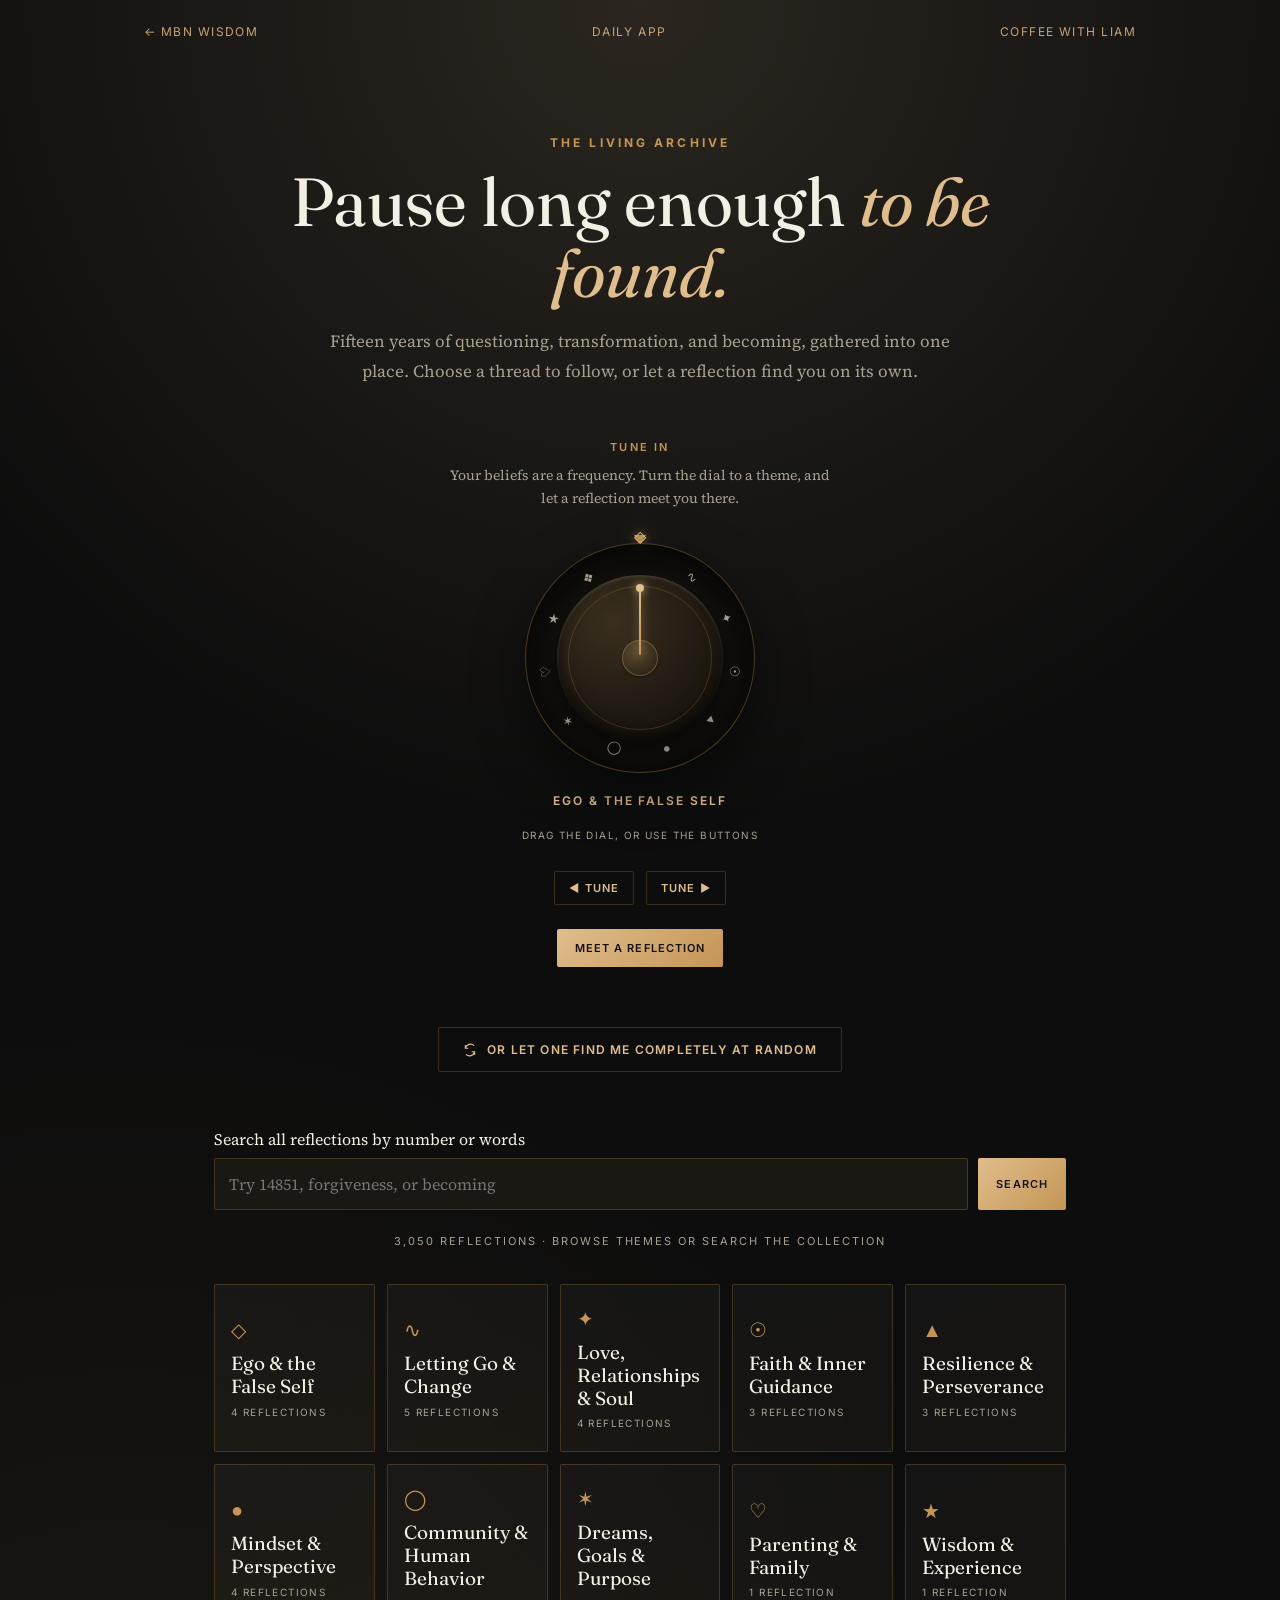
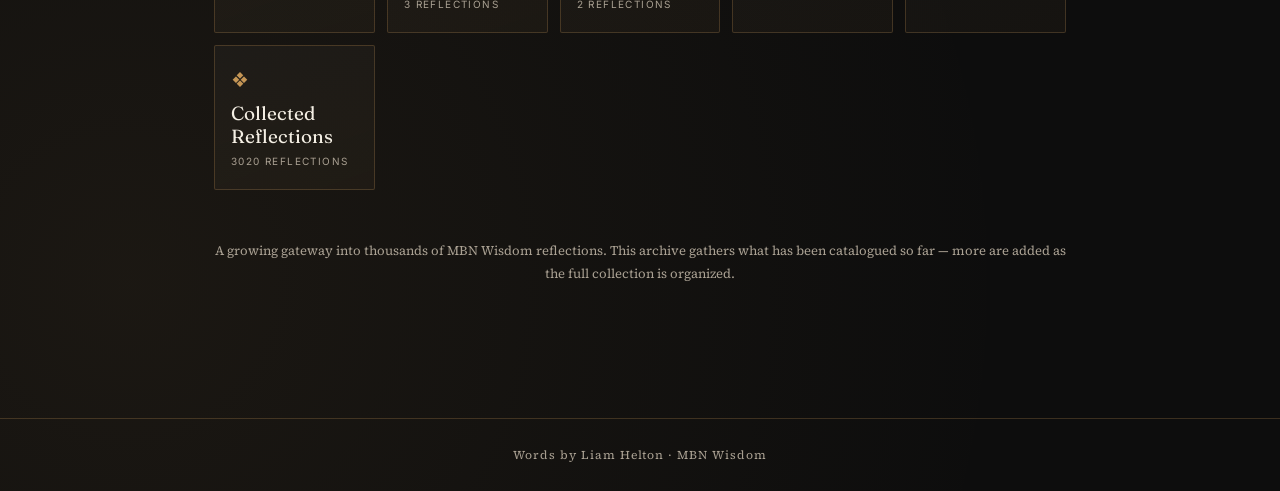
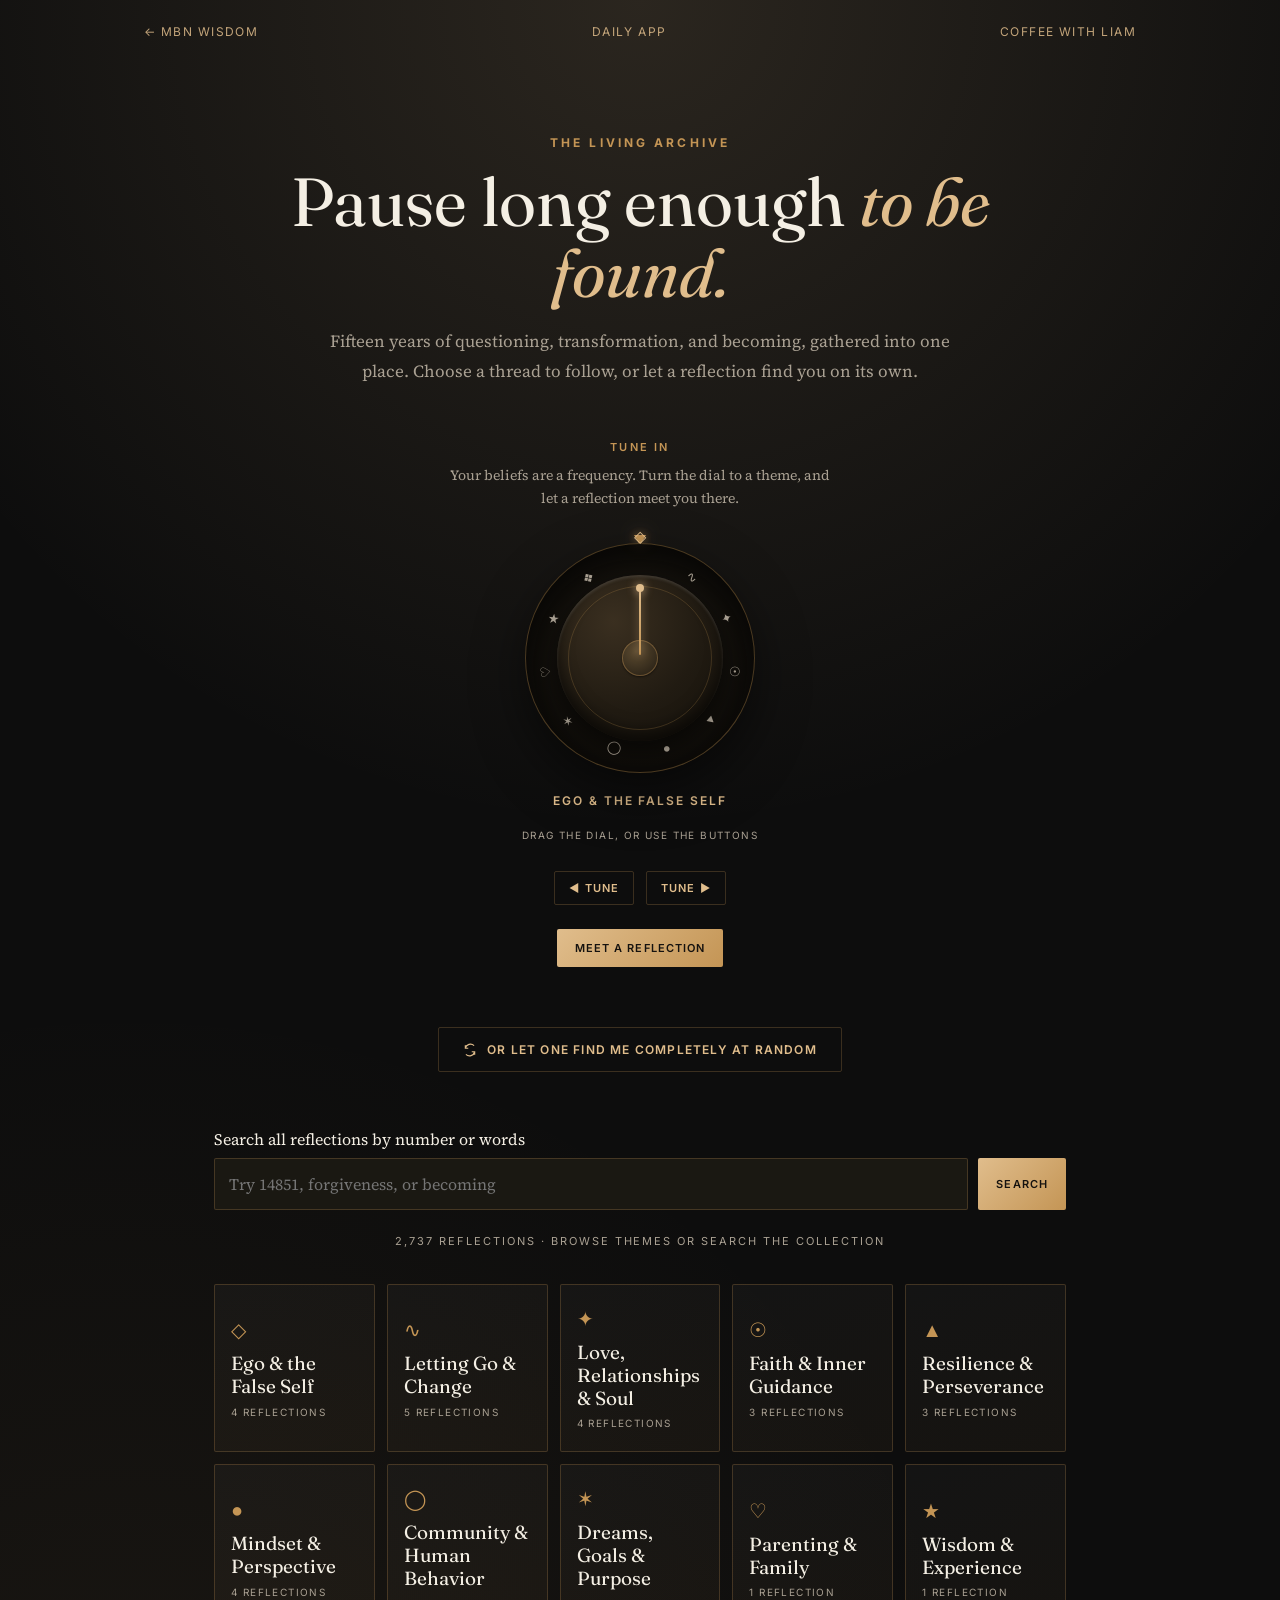
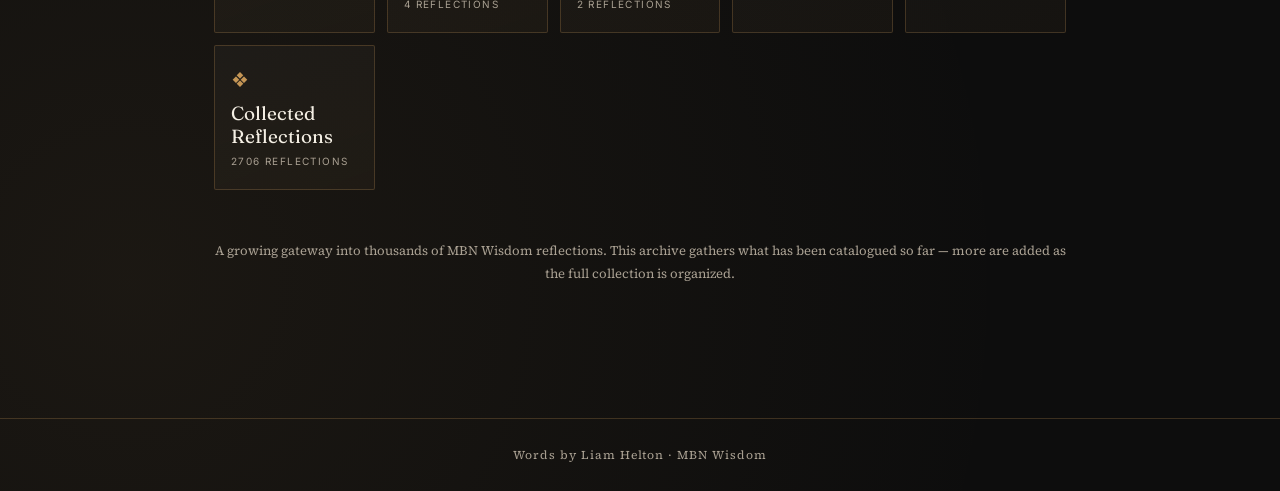
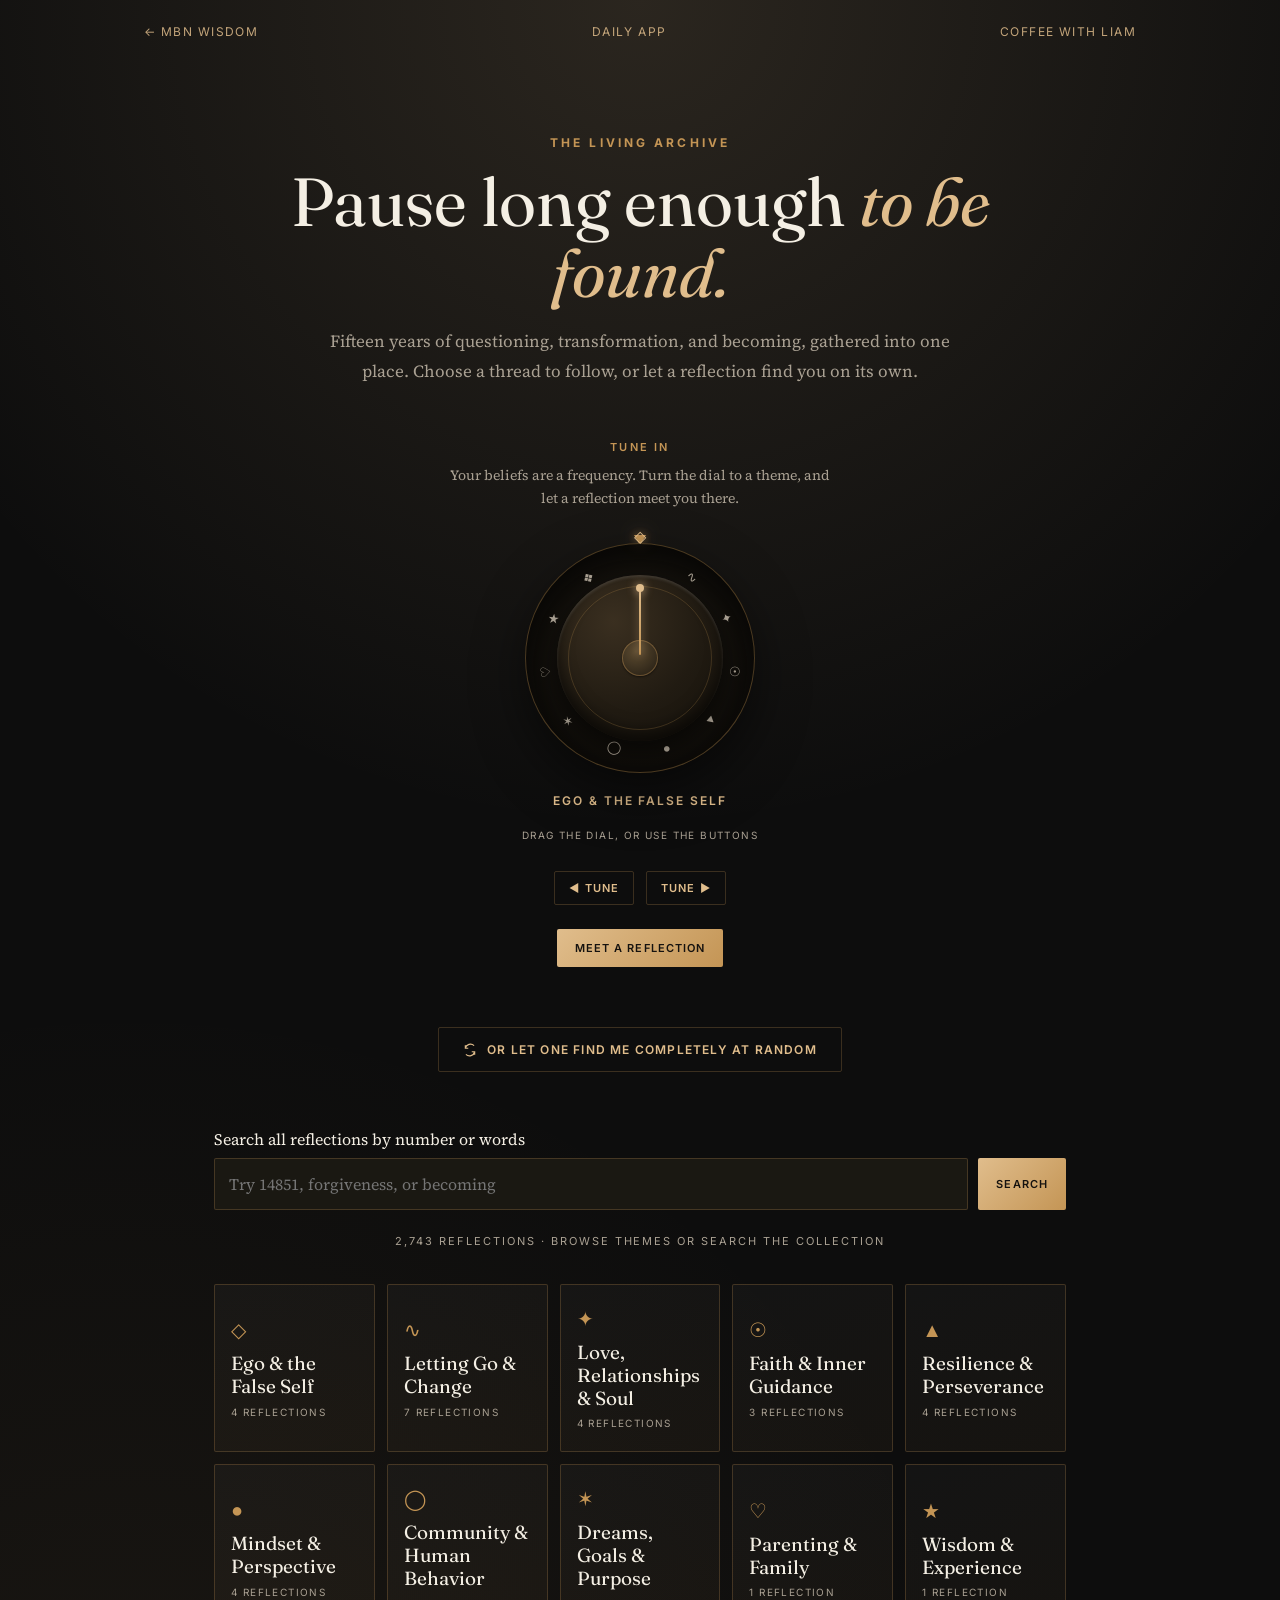
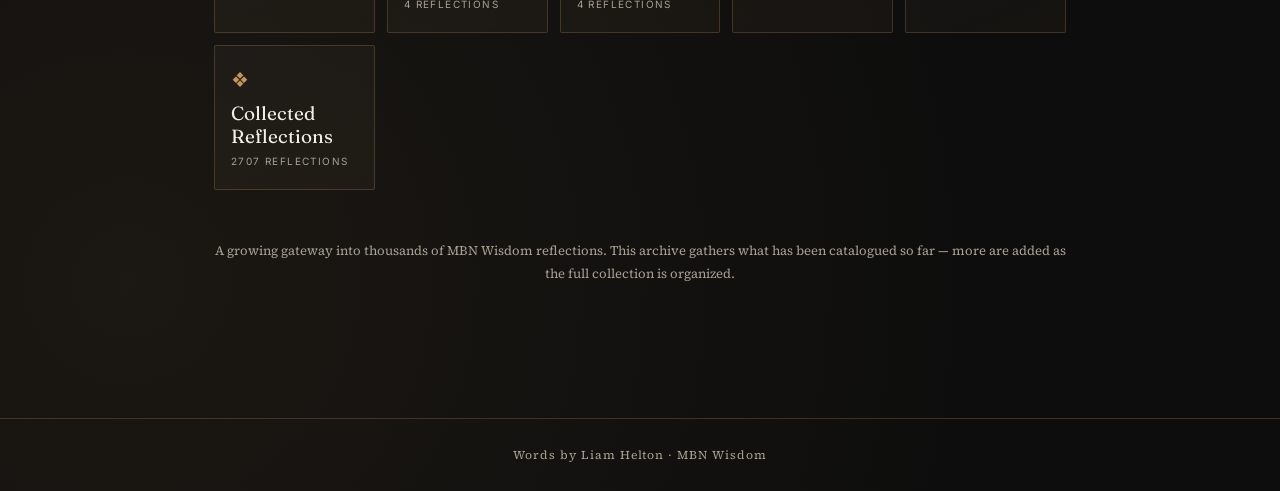
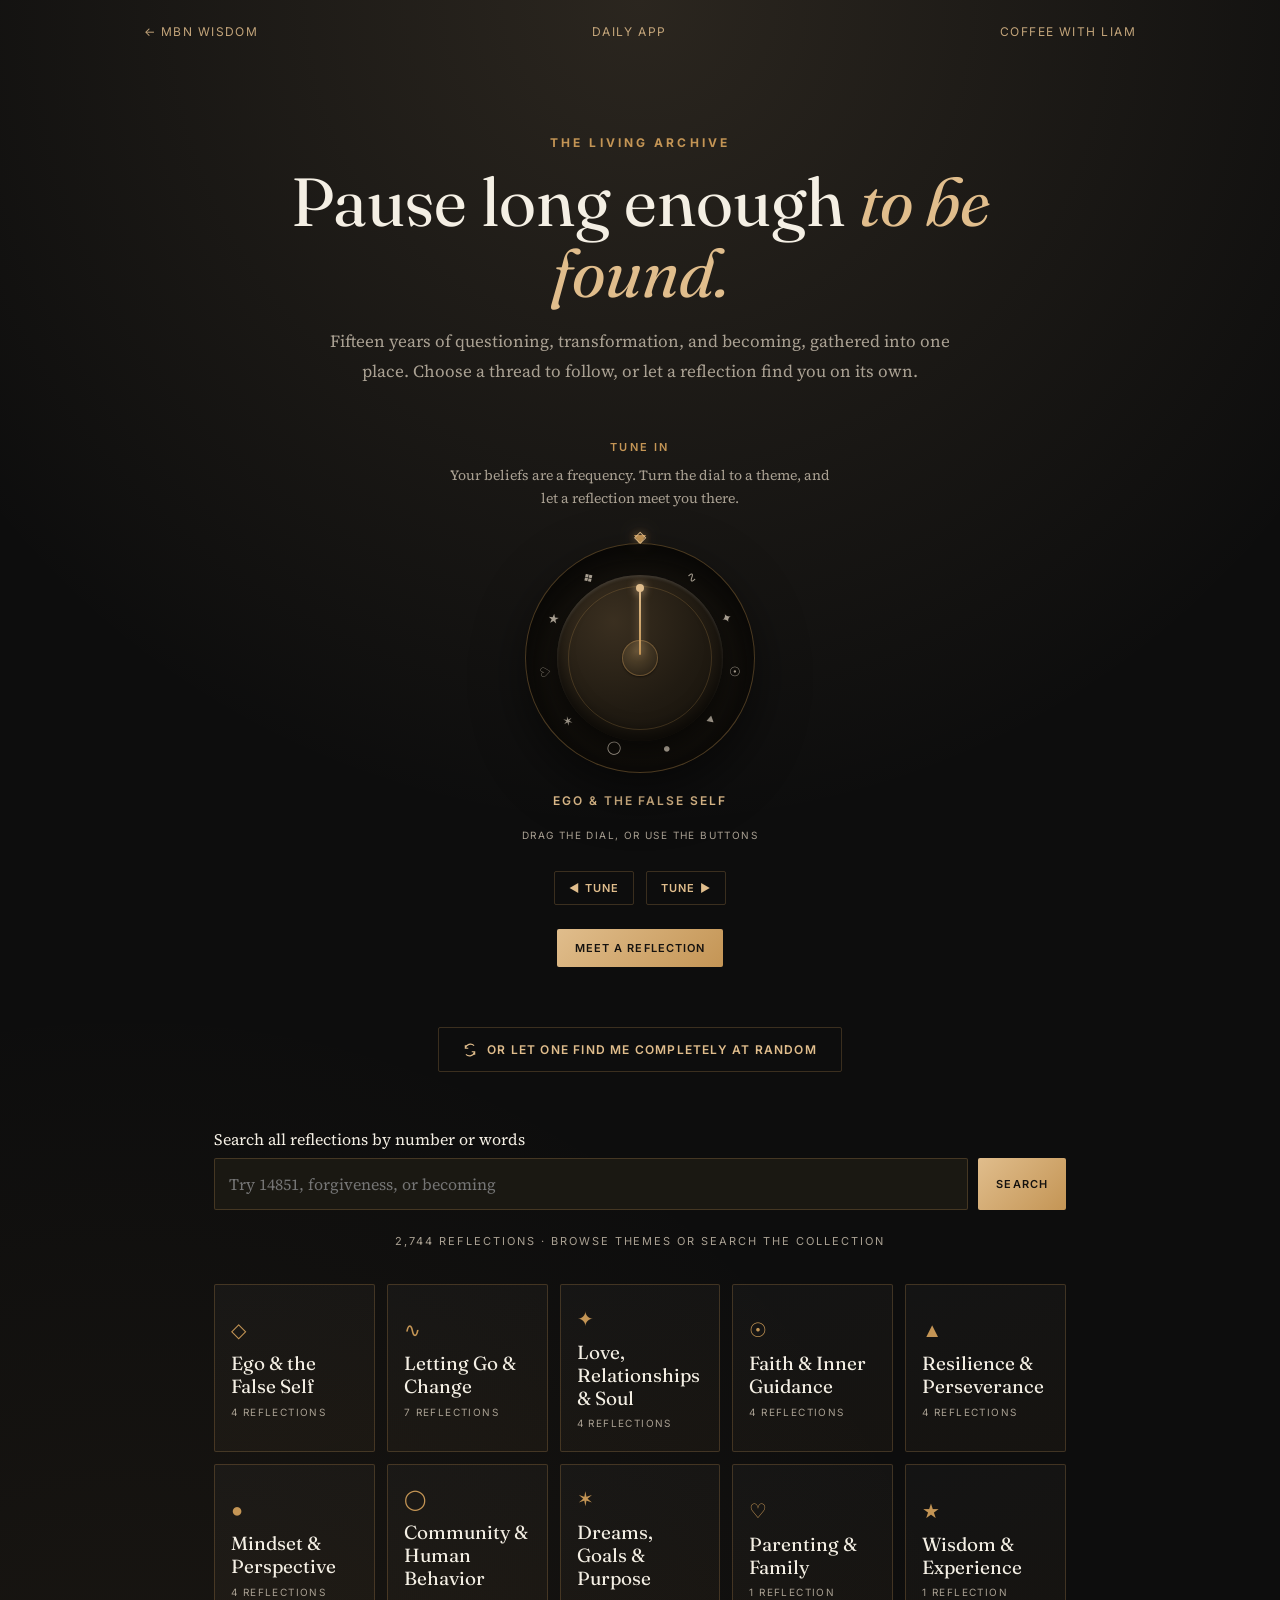
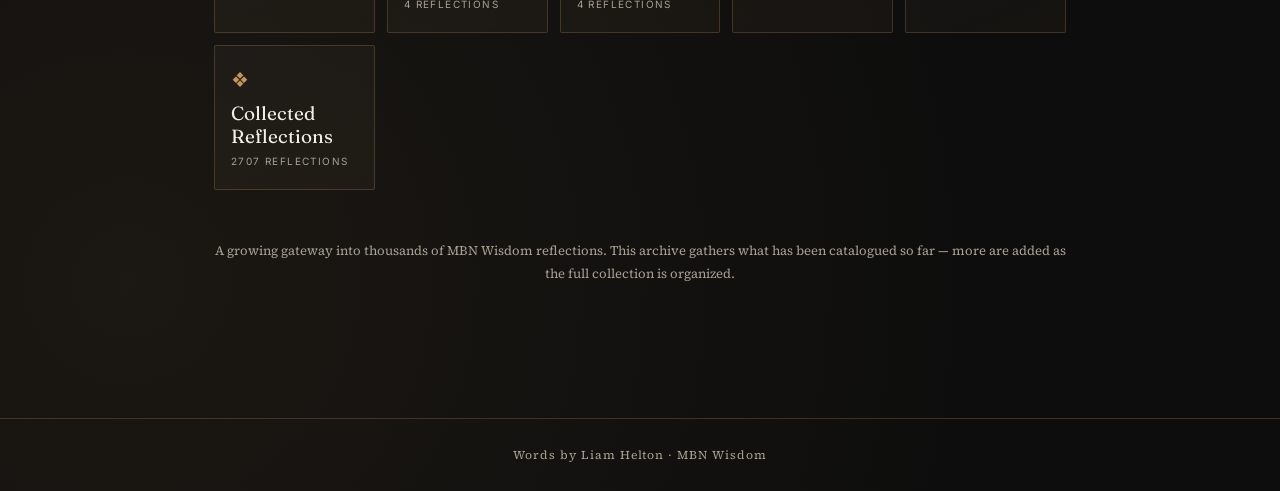
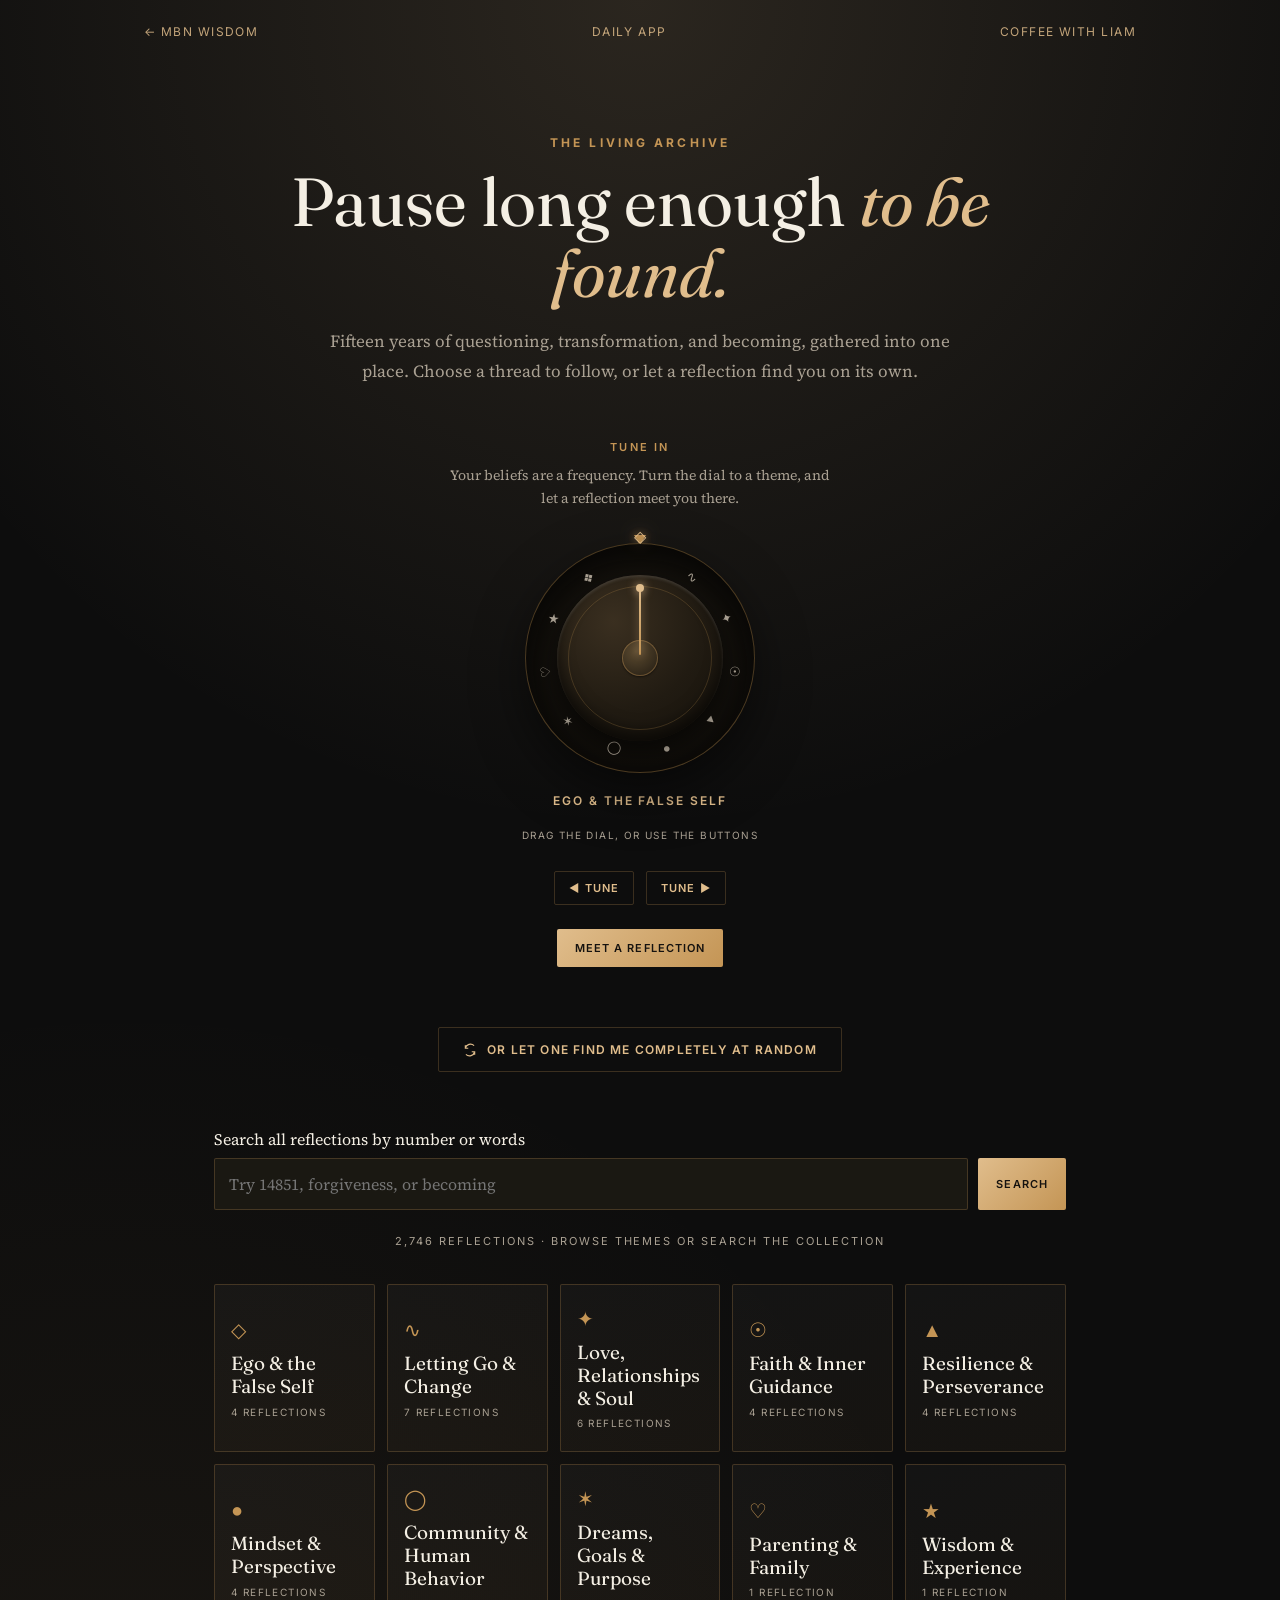
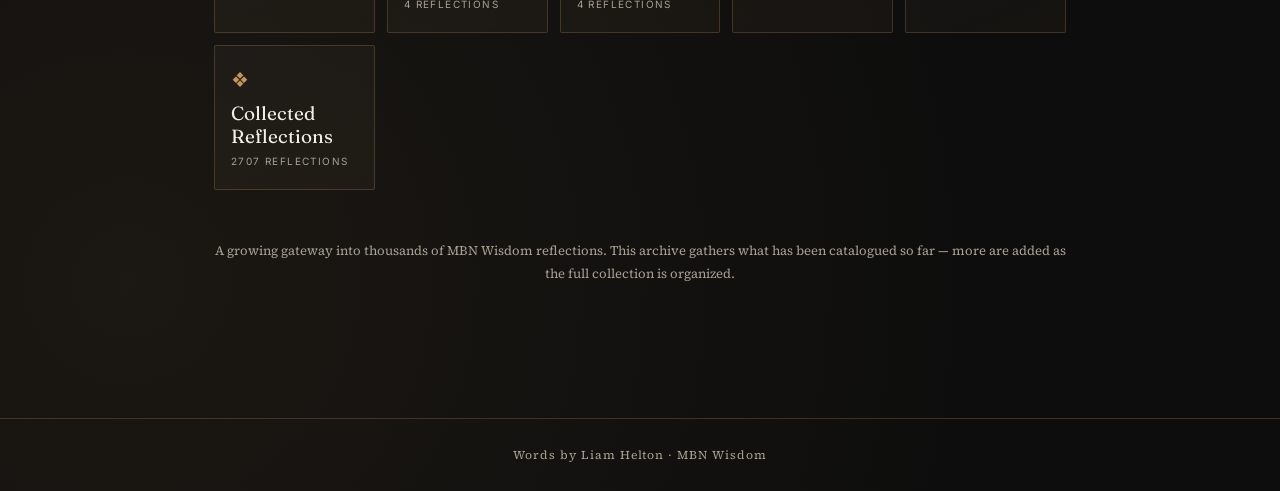
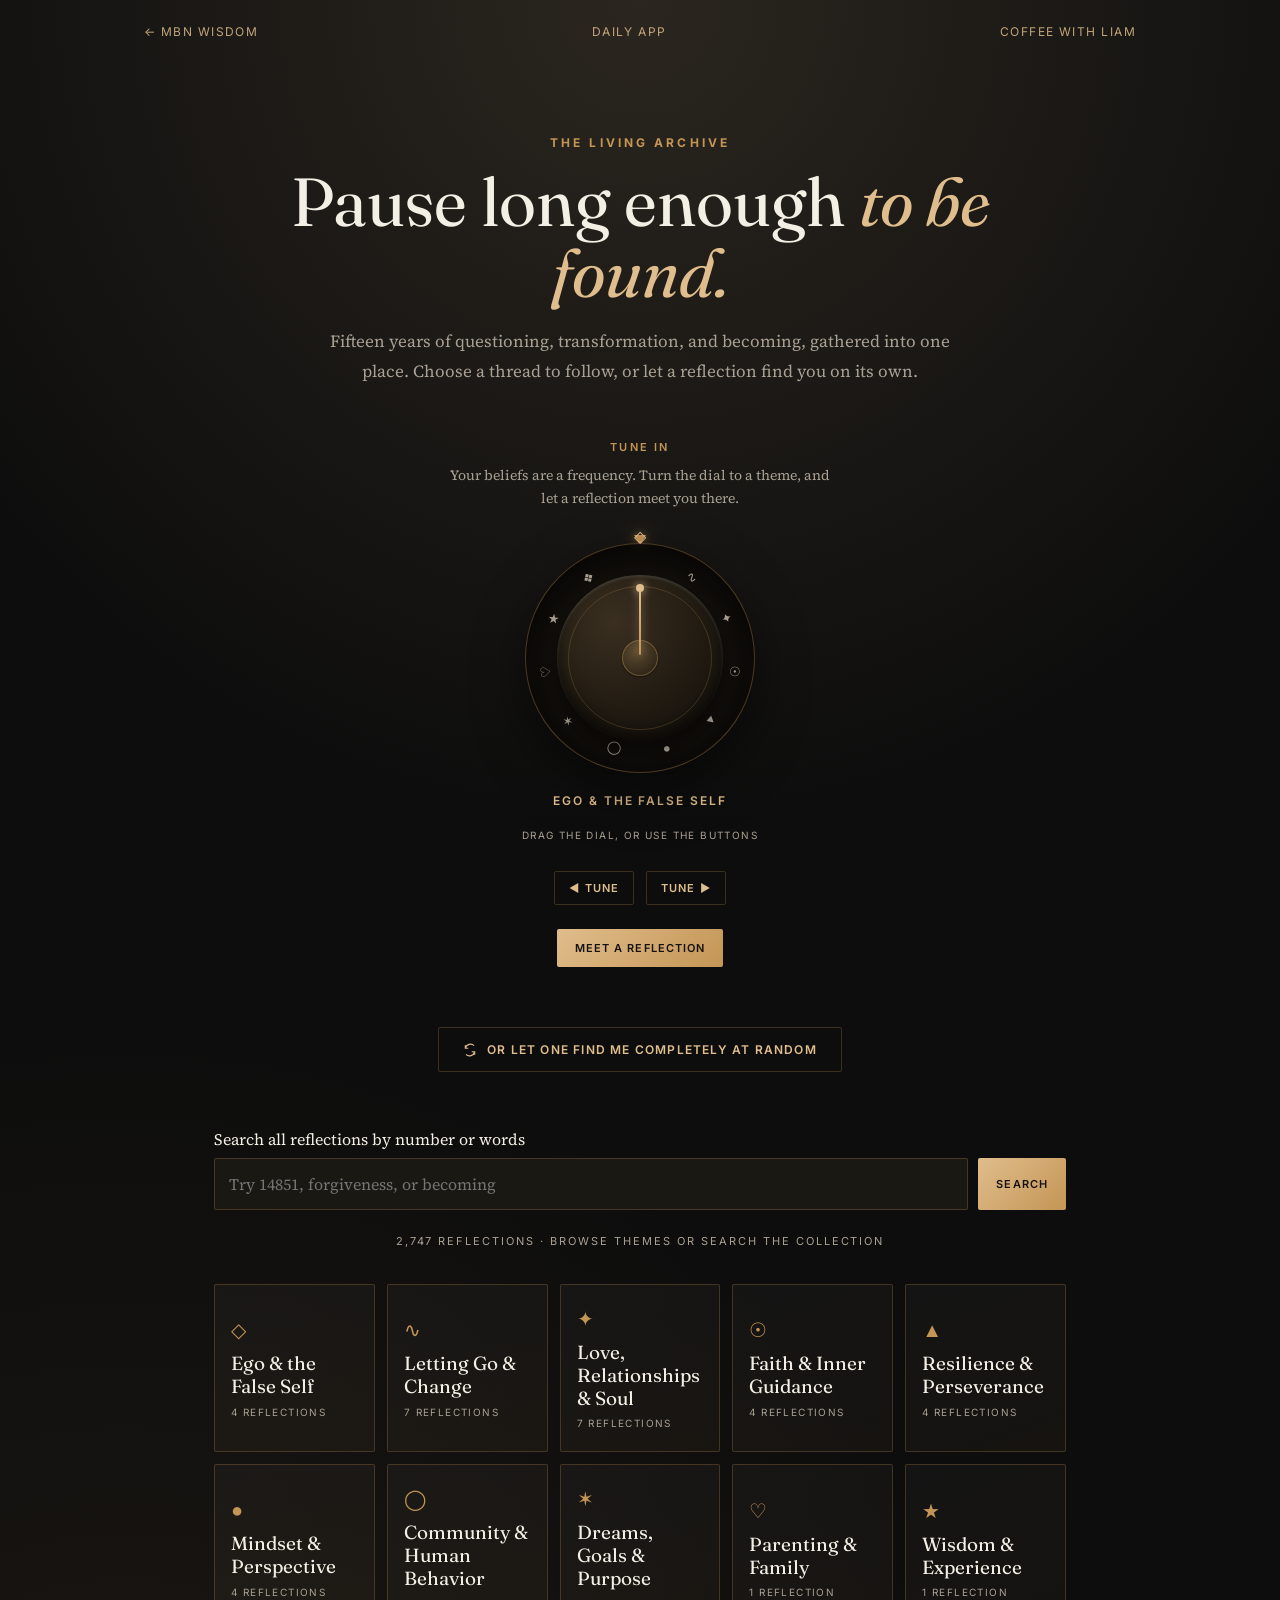
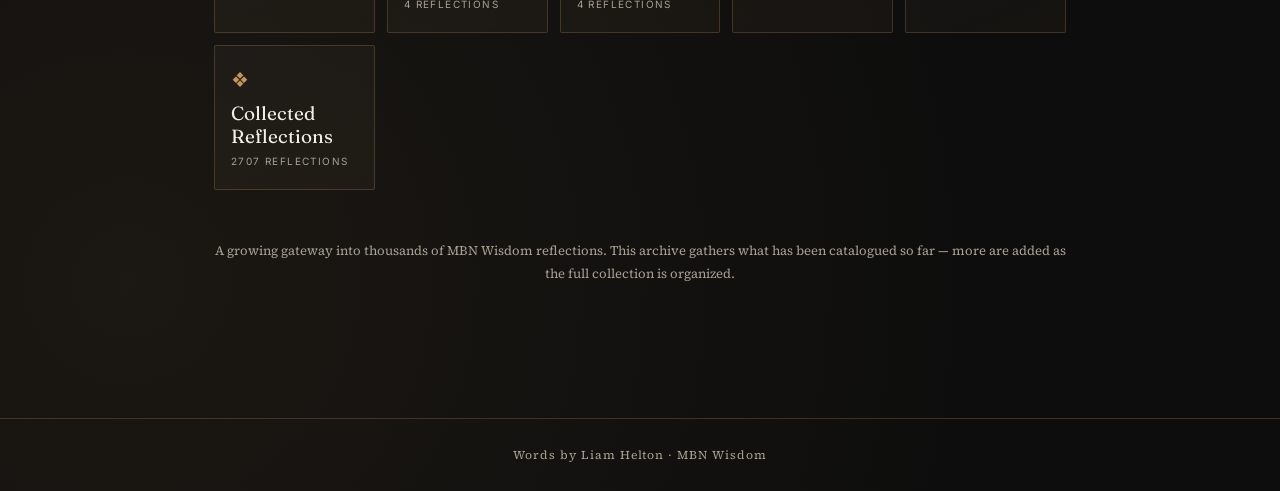
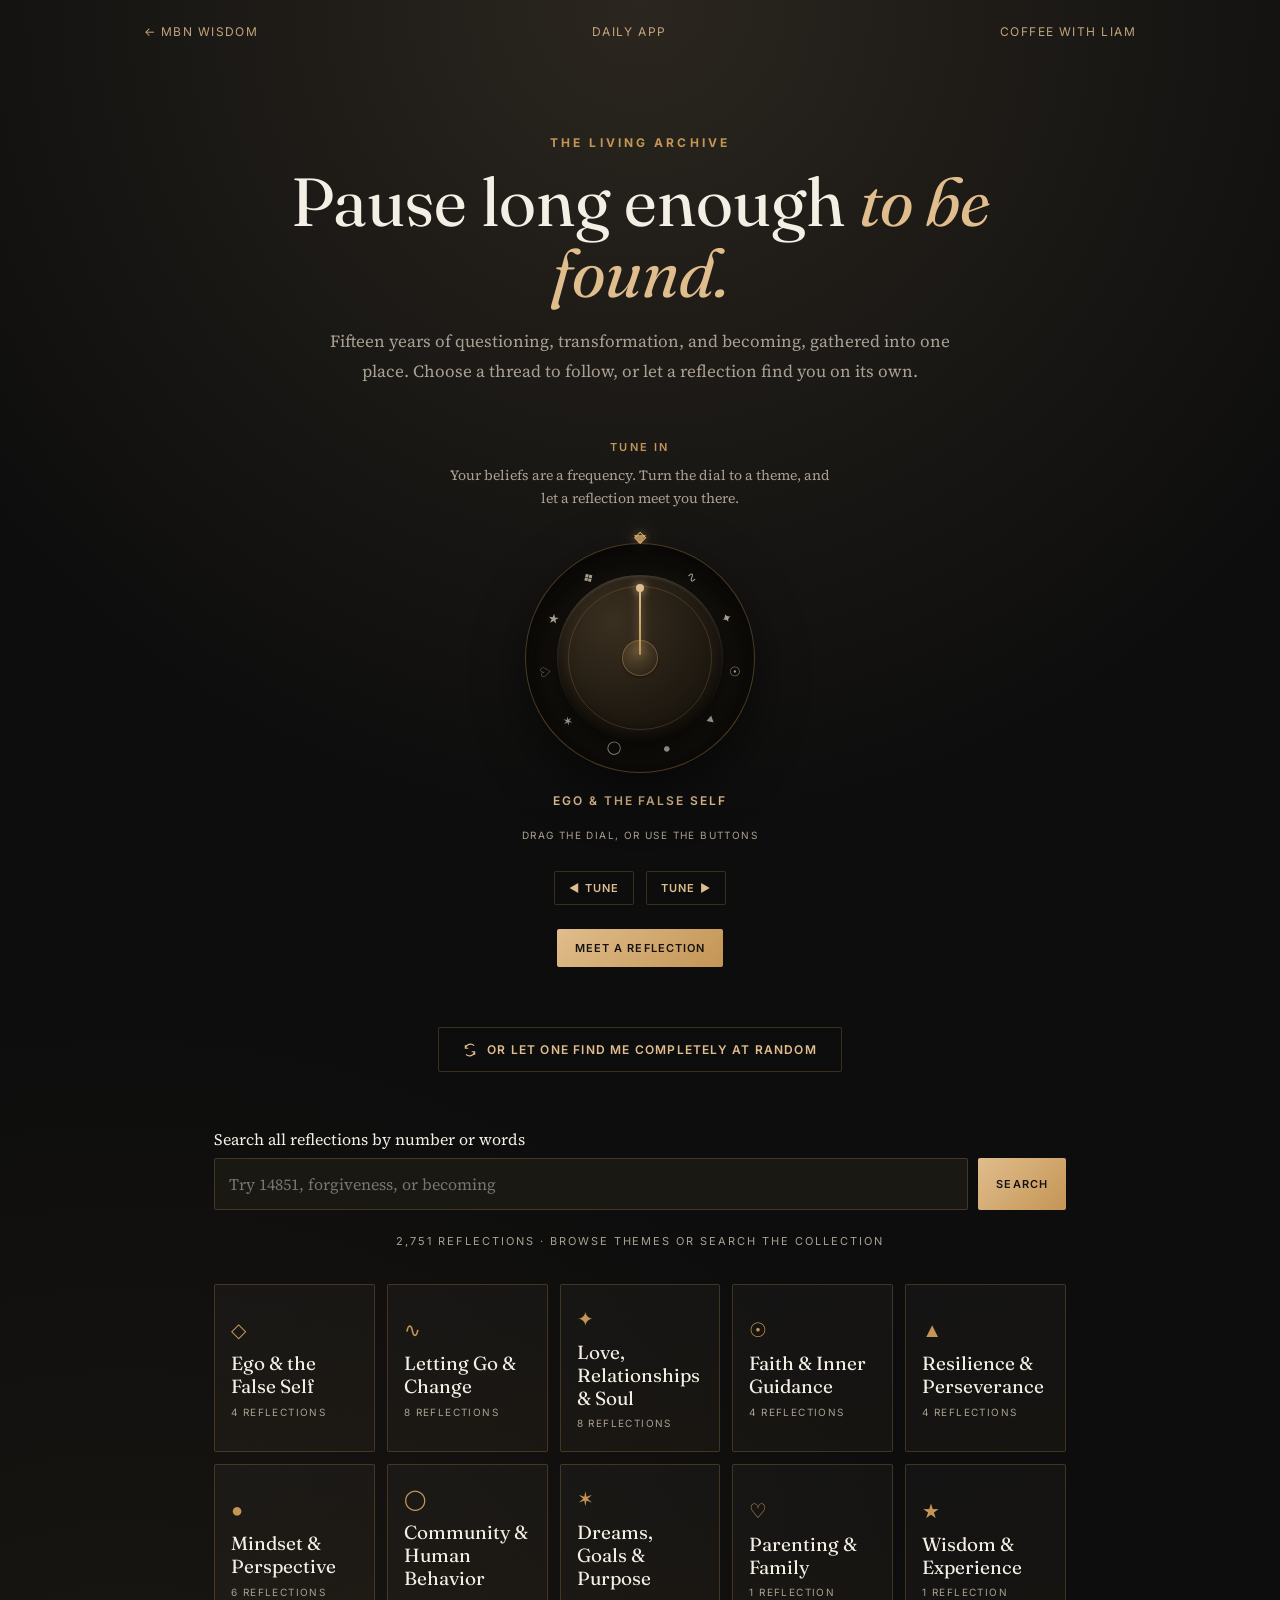
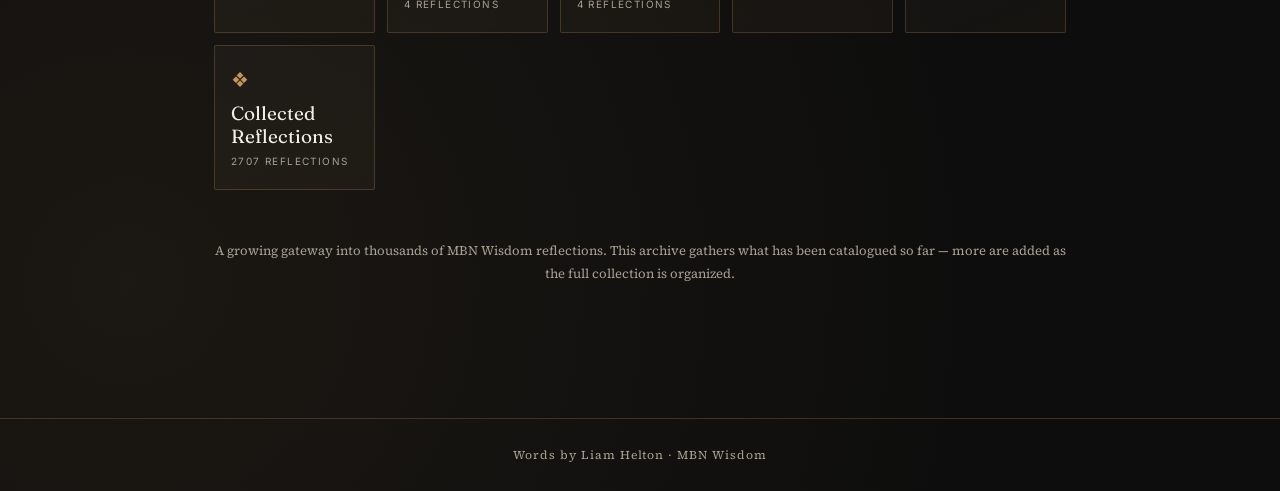
